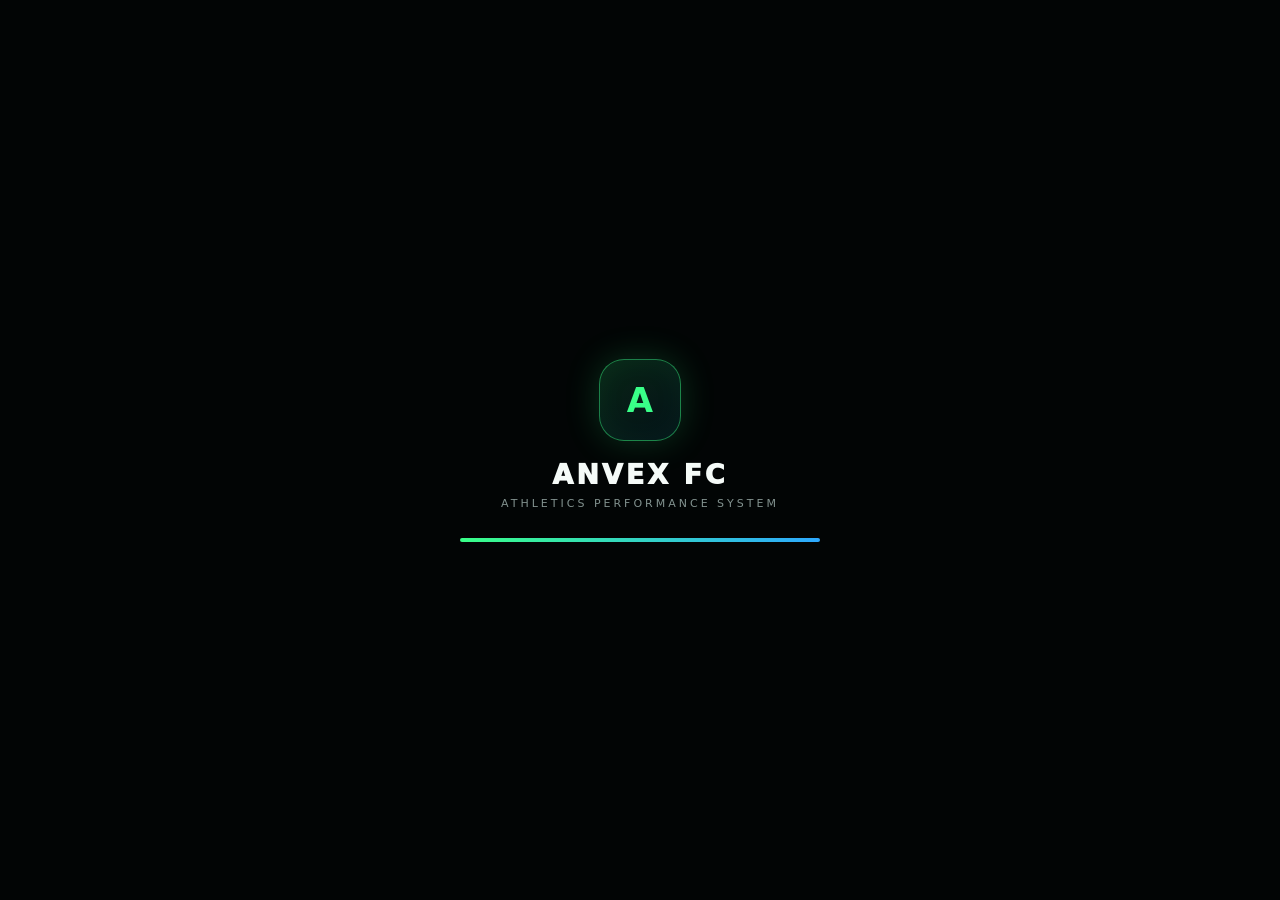
==== index.html @ eec0c2f0 "Change greeting from 'Hello' to 'Goodbye'" ====
<!DOCTYPE html>
<html lang="uz">
<head>
<meta charset="UTF-8">
<meta name="viewport" content="width=device-width, initial-scale=1.0, maximum-scale=1.0, user-scalable=no">
<meta name="theme-color" content="#05080a">
<meta name="description" content="ANVEX FC — Yengil atletika sportchilar platformasi">
<title>ANVEX FC — Athletics</title>

<style>
:root{
  --bg:#040708;
  --bg2:#07100d;
  --card:#0b1412;
  --card2:#0e1a17;
  --green:#39ff88;
  --green2:#18d96c;
  --blue:#2da9ff;
  --cyan:#48e6df;
  --silver:#cbd5d8;
  --muted:#82928f;
  --white:#f5fbf8;
  --red:#ff5266;
  --orange:#ff9b3d;
  --purple:#9b7cff;
  --yellow:#ffd84d;
  --border:rgba(255,255,255,.08);
  --shadow:0 18px 50px rgba(0,0,0,.35);
  --radius:22px;
}

*{
  box-sizing:border-box;
  -webkit-tap-highlight-color:transparent;
}

html{
  scroll-behavior:smooth;
}

body{
  margin:0;
  background:
    radial-gradient(circle at 10% 5%,rgba(57,255,136,.09),transparent 28%),
    radial-gradient(circle at 90% 18%,rgba(45,169,255,.10),transparent 30%),
    radial-gradient(circle at 50% 100%,rgba(72,230,223,.06),transparent 35%),
    var(--bg);
  color:var(--white);
  font-family:Inter,system-ui,-apple-system,BlinkMacSystemFont,"Segoe UI",sans-serif;
  min-height:100vh;
  overflow-x:hidden;
}

button,
input,
select,
textarea{
  font:inherit;
}

button{
  cursor:pointer;
}

.hidden{
  display:none!important;
}

.app{
  width:100%;
  max-width:560px;
  min-height:100vh;
  margin:auto;
  position:relative;
  padding-bottom:105px;
}

/* =========================
   BACKGROUND
========================= */

.bg-orb{
  position:fixed;
  border-radius:50%;
  filter:blur(70px);
  pointer-events:none;
  opacity:.18;
  z-index:-2;
}

.orb1{
  width:180px;
  height:180px;
  background:var(--green);
  top:10%;
  left:-90px;
  animation:float1 8s infinite alternate ease-in-out;
}

.orb2{
  width:220px;
  height:220px;
  background:var(--blue);
  top:40%;
  right:-120px;
  animation:float2 10s infinite alternate ease-in-out;
}

.orb3{
  width:160px;
  height:160px;
  background:var(--purple);
  bottom:5%;
  left:35%;
  animation:float3 12s infinite alternate ease-in-out;
}

@keyframes float1{
  to{transform:translate(45px,70px)}
}

@keyframes float2{
  to{transform:translate(-45px,-60px)}
}

@keyframes float3{
  to{transform:translate(30px,-50px)}
}

.particles{
  position:fixed;
  inset:0;
  pointer-events:none;
  z-index:-1;
  overflow:hidden;
}

.particle{
  position:absolute;
  width:3px;
  height:3px;
  border-radius:50%;
  background:var(--green);
  opacity:.35;
  animation:particleMove linear infinite;
}

@keyframes particleMove{
  from{
    transform:translateY(100vh);
    opacity:0;
  }
  15%{opacity:.4}
  85%{opacity:.35}
  to{
    transform:translateY(-20px);
    opacity:0;
  }
}

/* =========================
   LOADER
========================= */

.loader{
  position:fixed;
  inset:0;
  background:#020505;
  z-index:9999;
  display:flex;
  align-items:center;
  justify-content:center;
  transition:.6s;
}

.loader.hide{
  opacity:0;
  visibility:hidden;
}

.loader-inner{
  width:min(88%,360px);
  text-align:center;
}

.logo-mark{
  width:82px;
  height:82px;
  margin:0 auto 18px;
  border:1px solid rgba(57,255,136,.45);
  border-radius:25px;
  display:flex;
  align-items:center;
  justify-content:center;
  font-size:34px;
  font-weight:900;
  color:var(--green);
  background:
    linear-gradient(145deg,rgba(57,255,136,.13),rgba(45,169,255,.08));
  box-shadow:
    0 0 35px rgba(57,255,136,.18),
    inset 0 0 30px rgba(57,255,136,.05);
}

.loader-title{
  font-size:27px;
  font-weight:950;
  letter-spacing:3px;
}

.loader-sub{
  color:var(--muted);
  font-size:11px;
  letter-spacing:3px;
  margin-top:7px;
}

.loader-line{
  height:4px;
  background:#13201c;
  border-radius:99px;
  overflow:hidden;
  margin-top:28px;
}

.loader-line span{
  display:block;
  height:100%;
  width:0;
  background:linear-gradient(90deg,var(--green),var(--blue));
  animation:load 2.1s ease forwards;
}

@keyframes load{
  to{width:100%}
}

/* =========================
   AUTH
========================= */

.auth-screen{
  min-height:100vh;
  display:flex;
  align-items:center;
  justify-content:center;
  padding:22px;
}

.auth-card{
  width:100%;
  padding:27px 22px 22px;
  background:
    linear-gradient(145deg,rgba(16,29,25,.95),rgba(5,11,10,.96));
  border:1px solid var(--border);
  border-radius:30px;
  box-shadow:var(--shadow),0 0 70px rgba(57,255,136,.05);
  position:relative;
  overflow:hidden;
}

.auth-card:before{
  content:"";
  position:absolute;
  width:180px;
  height:180px;
  border-radius:50%;
  background:rgba(57,255,136,.08);
  filter:blur(20px);
  top:-90px;
  right:-70px;
}

.brand{
  display:flex;
  align-items:center;
  gap:12px;
  margin-bottom:25px;
  position:relative;
}

.brand-icon{
  width:52px;
  height:52px;
  border-radius:17px;
  background:linear-gradient(145deg,#123d29,#071b15);
  border:1px solid rgba(57,255,136,.4);
  display:flex;
  align-items:center;
  justify-content:center;
  color:var(--green);
  font-weight:950;
  box-shadow:0 0 28px rgba(57,255,136,.12);
}

.brand strong{
  display:block;
  font-size:23px;
  letter-spacing:1px;
}

.brand small{
  color:var(--muted);
  font-size:10px;
  letter-spacing:2px;
}

.auth-title{
  font-size:30px;
  line-height:1.08;
  font-weight:950;
  margin:5px 0 10px;
}

.auth-desc{
  color:var(--muted);
  line-height:1.55;
  font-size:14px;
  margin-bottom:24px;
}

.field{
  margin-bottom:13px;
}

.field label{
  display:block;
  color:#a8b7b3;
  font-size:12px;
  margin-bottom:7px;
}

.field input,
.field select,
.field textarea{
  width:100%;
  color:var(--white);
  background:#07100e;
  border:1px solid var(--border);
  border-radius:15px;
  padding:14px;
  outline:none;
  transition:.2s;
}

.field textarea{
  min-height:100px;
  resize:vertical;
}

.field input:focus,
.field select:focus,
.field textarea:focus{
  border-color:rgba(57,255,136,.55);
  box-shadow:0 0 0 3px rgba(57,255,136,.07);
}

.primary-btn,
.secondary-btn,
.danger-btn{
  width:100%;
  border:0;
  border-radius:16px;
  padding:14px 16px;
  font-weight:850;
  transition:.2s;
}

.primary-btn{
  color:#031008;
  background:linear-gradient(100deg,var(--green),#6dffc1);
  box-shadow:0 10px 30px rgba(57,255,136,.16);
}

.primary-btn:active,
.secondary-btn:active,
.danger-btn:active,
.icon-btn:active,
.nav-item:active{
  transform:scale(.97);
}

.secondary-btn{
  color:var(--white);
  background:#101b18;
  border:1px solid var(--border);
}

.danger-btn{
  color:#fff;
  background:rgba(255,82,102,.13);
  border:1px solid rgba(255,82,102,.3);
}

.creator{
  text-align:center;
  color:#63736f;
  font-size:10px;
  margin-top:19px;
}

/* =========================
   HEADER
========================= */

.topbar{
  position:sticky;
  top:0;
  z-index:100;
  padding:14px 15px 10px;
  background:rgba(4,7,8,.86);
  backdrop-filter:blur(18px);
  border-bottom:1px solid rgba(255,255,255,.035);
}

.topbar-row{
  display:flex;
  align-items:center;
  justify-content:space-between;
}

.top-brand{
  display:flex;
  align-items:center;
  gap:10px;
}

.top-logo{
  width:42px;
  height:42px;
  border-radius:14px;
  display:flex;
  justify-content:center;
  align-items:center;
  color:var(--green);
  font-weight:950;
  background:#0b2118;
  border:1px solid rgba(57,255,136,.28);
}

.top-brand strong{
  font-size:18px;
  letter-spacing:1px;
}

.top-brand small{
  display:block;
  color:var(--muted);
  font-size:8px;
  letter-spacing:2px;
}

.header-actions{
  display:flex;
  gap:7px;
}

.icon-btn{
  width:40px;
  height:40px;
  border-radius:13px;
  border:1px solid var(--border);
  color:var(--silver);
  background:#0a1210;
  display:flex;
  align-items:center;
  justify-content:center;
  transition:.2s;
}

.notification-dot{
  position:absolute;
  width:7px;
  height:7px;
  background:var(--red);
  border-radius:50%;
  margin:-21px 0 0 21px;
  box-shadow:0 0 10px var(--red);
}

.ticker{
  margin-top:10px;
  border:1px solid rgba(57,255,136,.08);
  background:rgba(57,255,136,.025);
  border-radius:11px;
  overflow:hidden;
  white-space:nowrap;
}

.ticker span{
  display:inline-block;
  padding:7px 0;
  font-size:9px;
  color:#91aaa2;
  letter-spacing:1.5px;
  animation:ticker 22s linear infinite;
}

@keyframes ticker{
  from{transform:translateX(100%)}
  to{transform:translateX(-100%)}
}

/* =========================
   CONTENT
========================= */

.main{
  padding:14px;
}

.page{
  display:none;
  animation:pageIn .3s ease;
}

.page.active{
  display:block;
}

@keyframes pageIn{
  from{opacity:0;transform:translateY(8px)}
  to{opacity:1;transform:translateY(0)}
}

.section-head{
  display:flex;
  align-items:end;
  justify-content:space-between;
  margin:13px 2px;
}

.section-head h2{
  margin:0;
  font-size:19px;
}

.section-head p{
  margin:3px 0 0;
  color:var(--muted);
  font-size:11px;
}

.link-btn{
  background:none;
  border:0;
  color:var(--green);
  font-size:11px;
  font-weight:800;
}

/* =========================
   HERO
========================= */

.hero{
  padding:22px 19px;
  border-radius:26px;
  border:1px solid rgba(57,255,136,.12);
  background:
    radial-gradient(circle at 95% 10%,rgba(45,169,255,.20),transparent 30%),
    radial-gradient(circle at 5% 90%,rgba(57,255,136,.13),transparent 35%),
    linear-gradient(145deg,#0d1c17,#07100e);
  position:relative;
  overflow:hidden;
  box-shadow:var(--shadow);
}

.hero:after{
  content:"";
  position:absolute;
  width:150px;
  height:150px;
  border:1px solid rgba(57,255,136,.10);
  border-radius:50%;
  right:-55px;
  bottom:-55px;
}

.hero-kicker{
  color:var(--green);
  font-size:10px;
  font-weight:900;
  letter-spacing:2px;
}

.hero h1{
  font-size:31px;
  line-height:1.03;
  margin:8px 0 10px;
  max-width:370px;
}

.hero h1 span{
  color:var(--green);
}

.hero p{
  color:#8da09b;
  font-size:13px;
  line-height:1.55;
  max-width:390px;
}

.hero-actions{
  display:flex;
  gap:9px;
  margin-top:17px;
}

.hero-actions button{
  width:auto;
  flex:1;
}

.mini-badge{
  display:inline-flex;
  gap:6px;
  align-items:center;
  margin-top:14px;
  padding:7px 10px;
  border-radius:999px;
  background:rgba(255,255,255,.045);
  color:#aebbb8;
  font-size:10px;
}

/* =========================
   STAT GRID
========================= */

.stats-grid{
  display:grid;
  grid-template-columns:repeat(2,1fr);
  gap:10px;
  margin-top:12px;
}

.stat-card{
  background:linear-gradient(145deg,#0d1815,#09100f);
  border:1px solid var(--border);
  border-radius:19px;
  padding:15px;
  min-height:105px;
  position:relative;
  overflow:hidden;
}

.stat-card:after{
  content:"";
  position:absolute;
  width:65px;
  height:65px;
  border-radius:50%;
  background:rgba(57,255,136,.06);
  right:-22px;
  bottom:-22px;
}

.stat-icon{
  font-size:18px;
}

.stat-value{
  font-size:25px;
  font-weight:950;
  margin-top:8px;
}

.stat-label{
  color:var(--muted);
  font-size:10px;
  margin-top:3px;
}

.green-text{color:var(--green)}
.blue-text{color:var(--blue)}
.orange-text{color:var(--orange)}
.purple-text{color:var(--purple)}

/* =========================
   LEVEL
========================= */

.level-card{
  margin-top:12px;
  padding:17px;
  border-radius:20px;
  background:
    linear-gradient(120deg,rgba(57,255,136,.09),rgba(45,169,255,.06)),
    #0a1311;
  border:1px solid var(--border);
}

.level-top{
  display:flex;
  justify-content:space-between;
  align-items:center;
}

.level-name{
  font-weight:900;
}

.level-xp{
  color:var(--green);
  font-size:11px;
}

.progress{
  height:8px;
  background:#17211e;
  border-radius:99px;
  margin-top:11px;
  overflow:hidden;
}

.progress span{
  display:block;
  height:100%;
  width:0;
  border-radius:99px;
  background:linear-gradient(90deg,var(--green),var(--blue));
  transition:width .5s ease;
}

/* =========================
   MISSIONS
========================= */

.missions{
  display:grid;
  gap:9px;
}

.mission{
  display:flex;
  gap:11px;
  align-items:center;
  padding:13px;
  border:1px solid var(--border);
  border-radius:17px;
  background:#0a1311;
}

.mission-icon{
  width:39px;
  height:39px;
  flex:none;
  display:flex;
  align-items:center;
  justify-content:center;
  border-radius:13px;
  background:#10231b;
}

.mission-main{
  flex:1;
}

.mission-title{
  font-size:12px;
  font-weight:800;
}

.mission-sub{
  color:var(--muted);
  font-size:10px;
  margin-top:3px;
}

.check{
  width:28px;
  height:28px;
  border-radius:50%;
  border:1px solid rgba(57,255,136,.22);
  background:#09100e;
  color:var(--green);
  display:flex;
  justify-content:center;
  align-items:center;
}

/* =========================
   EVENT CARDS
========================= */

.event-tabs{
  display:flex;
  gap:7px;
  overflow-x:auto;
  padding-bottom:3px;
  scrollbar-width:none;
}

.event-tabs::-webkit-scrollbar{
  display:none;
}

.event-tab{
  flex:none;
  border:1px solid var(--border);
  background:#0a1210;
  color:#82908d;
  border-radius:13px;
  padding:10px 13px;
  font-size:11px;
  font-weight:800;
}

.event-tab.active{
  color:#031008;
  background:var(--green);
  border-color:var(--green);
}

.event-panel{
  display:none;
}

.event-panel.active{
  display:block;
}

.event-grid{
  display:grid;
  gap:9px;
}

.event-card{
  padding:15px;
  border-radius:19px;
  background:linear-gradient(145deg,#0d1815,#08100f);
  border:1px solid var(--border);
  position:relative;
  overflow:hidden;
}

.event-card:hover{
  border-color:rgba(57,255,136,.22);
}

.event-row{
  display:flex;
  align-items:center;
  gap:11px;
}

.event-icon{
  width:43px;
  height:43px;
  border-radius:14px;
  display:flex;
  align-items:center;
  justify-content:center;
  font-size:20px;
  background:#12251e;
}

.event-name{
  font-weight:900;
  font-size:13px;
}

.event-type{
  color:var(--muted);
  font-size:10px;
  margin-top:3px;
}

.event-best{
  margin-left:auto;
  text-align:right;
}

.event-best small{
  display:block;
  color:var(--muted);
  font-size:9px;
}

.event-best strong{
  color:var(--green);
  font-size:14px;
}

.event-actions{
  display:flex;
  gap:7px;
  margin-top:12px;
}

.small-btn{
  flex:1;
  padding:9px;
  border-radius:11px;
  border:1px solid var(--border);
  background:#101a17;
  color:#b8c4c1;
  font-size:10px;
  font-weight:800;
}

.small-btn.primary{
  color:#031008;
  background:var(--green);
  border-color:var(--green);
}

/* =========================
   WORKOUT
========================= */

.week-grid{
  display:grid;
  grid-template-columns:repeat(7,1fr);
  gap:6px;
}

.day-btn{
  min-width:0;
  padding:10px 4px;
  border-radius:14px;
  border:1px solid var(--border);
  background:#0a1210;
  color:#85938f;
  text-align:center;
}

.day-btn strong{
  display:block;
  font-size:11px;
}

.day-btn small{
  display:block;
  margin-top:4px;
  font-size:8px;
}

.day-btn.active{
  background:rgba(57,255,136,.12);
  border-color:rgba(57,255,136,.4);
  color:var(--green);
}

.workout-card{
  margin-top:11px;
  padding:17px;
  border-radius:21px;
  background:linear-gradient(145deg,#0d1916,#09100f);
  border:1px solid var(--border);
}

.workout-header{
  display:flex;
  justify-content:space-between;
  gap:10px;
}

.workout-title{
  font-size:18px;
  font-weight:950;
}

.workout-tag{
  align-self:flex-start;
  padding:6px 9px;
  border-radius:999px;
  font-size:9px;
  background:rgba(57,255,136,.08);
  color:var(--green);
}

.exercise-list{
  display:grid;
  gap:8px;
  margin-top:13px;
}

.exercise{
  display:flex;
  align-items:center;
  gap:10px;
  padding:11px;
  border-radius:14px;
  background:#0c1513;
  border:1px solid rgba(255,255,255,.045);
}

.exercise-number{
  width:27px;
  height:27px;
  border-radius:9px;
  display:flex;
  justify-content:center;
  align-items:center;
  background:#13231e;
  color:var(--green);
  font-size:10px;
  font-weight:900;
}

.exercise-main{
  flex:1;
}

.exercise-main strong{
  display:block;
  font-size:11px;
}

.exercise-main small{
  color:var(--muted);
  font-size:9px;
}

.exercise-check{
  width:25px;
  height:25px;
  border-radius:8px;
  border:1px solid var(--border);
  background:#07100e;
  color:transparent;
}

.exercise.done .exercise-check{
  color:#031008;
  background:var(--green);
  border-color:var(--green);
}

.exercise.done .exercise-main strong{
  text-decoration:line-through;
  color:#6c7b77;
}

/* =========================
   RECORDS
========================= */

.record-summary{
  display:grid;
  grid-template-columns:repeat(3,1fr);
  gap:8px;
}

.record-box{
  padding:14px 8px;
  text-align:center;
  border:1px solid var(--border);
  border-radius:16px;
  background:#0a1210;
}

.record-box strong{
  display:block;
  font-size:19px;
}

.record-box small{
  color:var(--muted);
  font-size:8px;
}

.record-history{
  margin-top:10px;
  display:grid;
  gap:8px;
}

.record-item{
  display:flex;
  justify-content:space-between;
  align-items:center;
  gap:8px;
  padding:12px;
  border:1px solid var(--border);
  border-radius:15px;
  background:#0b1412;
}

.record-left strong{
  display:block;
  font-size:11px;
}

.record-left small{
  color:var(--muted);
  font-size:9px;
}

.record-value{
  color:var(--green);
  font-weight:950;
}

/* =========================
   GOALS
========================= */

.goal-card{
  padding:15px;
  border-radius:19px;
  border:1px solid var(--border);
  background:#0b1412;
  margin-bottom:9px;
}

.goal-top{
  display:flex;
  align-items:center;
  justify-content:space-between;
}

.goal-name{
  font-size:12px;
  font-weight:900;
}

.goal-percent{
  color:var(--blue);
  font-size:11px;
  font-weight:900;
}

.goal-bar{
  margin-top:10px;
  height:7px;
  background:#17201e;
  border-radius:99px;
  overflow:hidden;
}

.goal-bar span{
  display:block;
  height:100%;
  background:linear-gradient(90deg,var(--blue),var(--cyan));
  border-radius:99px;
}

.goal-meta{
  display:flex;
  justify-content:space-between;
  margin-top:7px;
  color:var(--muted);
  font-size:9px;
}

/* =========================
   ACHIEVEMENTS
========================= */

.achievement-grid{
  display:grid;
  grid-template-columns:repeat(2,1fr);
  gap:9px;
}

.achievement{
  min-height:125px;
  padding:15px;
  border-radius:18px;
  border:1px solid var(--border);
  background:#0a1210;
  position:relative;
}

.achievement.locked{
  opacity:.48;
  filter:saturate(.4);
}

.achievement-icon{
  font-size:27px;
}

.achievement strong{
  display:block;
  margin-top:9px;
  font-size:11px;
}

.achievement small{
  color:var(--muted);
  font-size:9px;
  line-height:1.4;
  display:block;
  margin-top:4px;
}

/* =========================
   COACH
========================= */

.coach-card{
  padding:18px;
  border-radius:22px;
  background:
    radial-gradient(circle at 100% 0,rgba(45,169,255,.15),transparent 35%),
    linear-gradient(145deg,#0d1816,#08100f);
  border:1px solid rgba(45,169,255,.14);
}

.coach-head{
  display:flex;
  align-items:center;
  gap:10px;
}

.coach-avatar{
  width:45px;
  height:45px;
  border-radius:15px;
  background:linear-gradient(145deg,#173b34,#0d1b27);
  display:flex;
  align-items:center;
  justify-content:center;
  font-size:21px;
}

.coach-head strong{
  display:block;
}

.coach-head small{
  color:var(--blue);
  font-size:9px;
}

.coach-message{
  margin-top:14px;
  padding:13px;
  border-radius:15px;
  background:#09110f;
  color:#b8c5c1;
  line-height:1.55;
  font-size:12px;
  border:1px solid var(--border);
}

.quick-grid{
  display:grid;
  grid-template-columns:repeat(2,1fr);
  gap:7px;
  margin-top:10px;
}

.quick-btn{
  padding:10px;
  border-radius:12px;
  border:1px solid var(--border);
  background:#0c1714;
  color:#aebcb8;
  font-size:10px;
}

/* =========================
   JOURNAL
========================= */

.journal-item{
  padding:14px;
  border-radius:17px;
  border:1px solid var(--border);
  background:#0b1412;
  margin-bottom:8px;
}

.journal-top{
  display:flex;
  justify-content:space-between;
}

.journal-date{
  color:var(--green);
  font-size:9px;
}

.journal-mood{
  font-size:15px;
}

.journal-text{
  color:#b1bfbb;
  font-size:11px;
  line-height:1.5;
  margin-top:8px;
}

/* =========================
   CALENDAR
========================= */

.calendar-head{
  display:flex;
  align-items:center;
  justify-content:space-between;
  margin-bottom:10px;
}

.calendar-title{
  font-size:14px;
  font-weight:900;
}

.calendar-nav{
  display:flex;
  gap:5px;
}

.calendar-nav button{
  width:31px;
  height:31px;
  border-radius:10px;
  border:1px solid var(--border);
  color:#aebcb8;
  background:#0b1412;
}

.calendar-week{
  display:grid;
  grid-template-columns:repeat(7,1fr);
  gap:5px;
  margin-bottom:5px;
}

.calendar-week span{
  text-align:center;
  color:#64736f;
  font-size:8px;
}

.calendar-days{
  display:grid;
  grid-template-columns:repeat(7,1fr);
  gap:5px;
}

.cal-day{
  min-height:42px;
  border-radius:11px;
  border:1px solid rgba(255,255,255,.045);
  background:#0a1210;
  color:#82908d;
  display:flex;
  align-items:center;
  justify-content:center;
  font-size:10px;
  position:relative;
}

.cal-day.today{
  color:var(--green);
  border-color:rgba(57,255,136,.45);
}

.cal-day.trained:after{
  content:"";
  position:absolute;
  bottom:5px;
  width:4px;
  height:4px;
  background:var(--blue);
  border-radius:50%;
}

/* =========================
   PROFILE
========================= */

.profile-head{
  padding:20px;
  border-radius:23px;
  border:1px solid var(--border);
  background:linear-gradient(145deg,#0d1916,#08100e);
  text-align:center;
}

.avatar{
  width:82px;
  height:82px;
  border-radius:27px;
  margin:auto;
  display:flex;
  align-items:center;
  justify-content:center;
  font-size:29px;
  font-weight:950;
  color:#031008;
  background:linear-gradient(145deg,var(--green),var(--cyan));
  box-shadow:0 15px 35px rgba(57,255,136,.15);
}

.profile-name{
  font-size:21px;
  font-weight:950;
  margin-top:12px;
}

.profile-discipline{
  color:var(--muted);
  font-size:10px;
  margin-top:3px;
}

.profile-menu{
  margin-top:10px;
  display:grid;
  gap:8px;
}

.profile-option{
  width:100%;
  display:flex;
  align-items:center;
  gap:11px;
  padding:14px;
  color:#c1ccc9;
  background:#0b1412;
  border:1px solid var(--border);
  border-radius:15px;
  text-align:left;
}

.profile-option span:first-child{
  width:32px;
  height:32px;
  border-radius:10px;
  background:#13211d;
  display:flex;
  align-items:center;
  justify-content:center;
}

.profile-option small{
  display:block;
  color:var(--muted);
  margin-top:2px;
  font-size:9px;
}

.profile-option .arrow{
  margin-left:auto;
  color:#63716e;
}

/* =========================
   BOTTOM NAV
========================= */

.bottom-nav{
  position:fixed;
  z-index:150;
  bottom:12px;
  left:50%;
  transform:translateX(-50%);
  width:min(535px,calc(100% - 20px));
  padding:8px;
  border-radius:23px;
  background:rgba(8,14,12,.92);
  backdrop-filter:blur(22px);
  border:1px solid rgba(255,255,255,.09);
  box-shadow:0 18px 50px rgba(0,0,0,.55);
  display:grid;
  grid-template-columns:repeat(5,1fr);
}

.nav-item{
  border:0;
  background:none;
  color:#687772;
  border-radius:17px;
  padding:8px 3px;
  transition:.2s;
}

.nav-icon{
  display:block;
  font-size:17px;
  line-height:1;
}

.nav-label{
  display:block;
  margin-top:5px;
  font-size:8px;
  font-weight:800;
}

.nav-item.active{
  color:var(--green);
  background:rgba(57,255,136,.08);
}

/* =========================
   MODALS
========================= */

.modal{
  position:fixed;
  inset:0;
  z-index:500;
  background:rgba(0,0,0,.72);
  backdrop-filter:blur(10px);
  display:none;
  align-items:flex-end;
  justify-content:center;
  padding:10px;
}

.modal.open{
  display:flex;
}

.modal-box{
  width:min(540px,100%);
  max-height:88vh;
  overflow:auto;
  border-radius:27px 27px 18px 18px;
  background:#09110f;
  border:1px solid var(--border);
  box-shadow:0 -20px 80px rgba(0,0,0,.5);
  padding:18px;
  animation:modalIn .25s ease;
}

@keyframes modalIn{
  from{transform:translateY(30px);opacity:0}
  to{transform:translateY(0);opacity:1}
}

.modal-head{
  display:flex;
  justify-content:space-between;
  align-items:center;
  margin-bottom:15px;
}

.modal-head h3{
  margin:0;
  font-size:17px;
}

.close-btn{
  width:34px;
  height:34px;
  border-radius:11px;
  border:1px solid var(--border);
  background:#101a17;
  color:#aab7b4;
}

/* =========================
   TOAST
========================= */

.toast{
  position:fixed;
  z-index:1000;
  left:50%;
  bottom:93px;
  transform:translate(-50%,20px);
  width:min(420px,calc(100% - 30px));
  padding:13px 15px;
  border-radius:15px;
  background:#10221b;
  border:1px solid rgba(57,255,136,.25);
  color:#dce9e5;
  font-size:11px;
  text-align:center;
  opacity:0;
  pointer-events:none;
  transition:.25s;
}

.toast.show{
  opacity:1;
  transform:translate(-50%,0);
}

/* =========================
   SEARCH
========================= */

.search-box{
  position:relative;
  margin-bottom:11px;
}

.search-box input{
  width:100%;
  padding:13px 15px;
  border-radius:15px;
  border:1px solid var(--border);
  background:#0a1210;
  color:white;
  outline:none;
}

.search-results{
  display:none;
  position:absolute;
  z-index:30;
  left:0;
  right:0;
  top:52px;
  padding:7px;
  border:1px solid var(--border);
  border-radius:15px;
  background:#0b1512;
  box-shadow:var(--shadow);
}

.search-results.show{
  display:block;
}

.search-result{
  padding:10px;
  border-radius:10px;
  font-size:11px;
  color:#bdc8c5;
}

.search-result:hover{
  background:#13211d;
}

/* =========================
   CHALLENGES
========================= */

.challenge{
  padding:15px;
  border-radius:19px;
  background:linear-gradient(145deg,#0d1816,#09100f);
  border:1px solid var(--border);
  margin-bottom:9px;
}

.challenge-top{
  display:flex;
  gap:10px;
  align-items:center;
}

.challenge-icon{
  width:43px;
  height:43px;
  display:flex;
  align-items:center;
  justify-content:center;
  border-radius:14px;
  background:#14231e;
  font-size:20px;
}

.challenge-title{
  font-size:12px;
  font-weight:900;
}

.challenge-desc{
  color:var(--muted);
  font-size:9px;
  margin-top:3px;
}

.challenge-reward{
  margin-left:auto;
  color:var(--green);
  font-size:10px;
  font-weight:900;
}

/* =========================
   UTILITY
========================= */

.two-col{
  display:grid;
  grid-template-columns:1fr 1fr;
  gap:9px;
}

.info-card{
  padding:15px;
  border-radius:18px;
  background:#0b1412;
  border:1px solid var(--border);
}

.info-card h3{
  margin:0;
  font-size:12px;
}

.info-card p{
  color:var(--muted);
  font-size:10px;
  line-height:1.5;
}

.divider{
  height:1px;
  background:var(--border);
  margin:15px 0;
}

.empty{
  padding:25px;
  text-align:center;
  color:#667571;
  border:1px dashed rgba(255,255,255,.08);
  border-radius:17px;
  font-size:11px;
}

@media(max-width:370px){
  .hero h1{font-size:26px}
  .week-grid{gap:3px}
  .day-btn{padding:8px 2px}
  .nav-label{font-size:7px}
}
</style>
</head>

<body>

<div class="bg-orb orb1"></div>
<div class="bg-orb orb2"></div>
<div class="bg-orb orb3"></div>
<div class="particles" id="particles"></div>

<!-- LOADER -->
<div class="loader" id="loader">
  <div class="loader-inner">
    <div class="logo-mark">A</div>
    <div class="loader-title">ANVEX FC</div>
    <div class="loader-sub">ATHLETICS PERFORMANCE SYSTEM</div>
    <div class="loader-line"><span></span></div>
  </div>
</div>

<!-- AUTH -->
<section class="auth-screen" id="authScreen">
  <div class="auth-card">
    <div class="brand">
      <div class="brand-icon">A</div>
      <div>
        <strong>ANVEX FC</strong>
        <small>ATHLETICS</small>
      </div>
    </div>

    <div class="auth-title">Sportchi tizimingni yarat.</div>

    <div class="auth-desc">
      Mashg‘ulot, natija, rekord, XP, maqsad va rivojlanishingni
      bitta joyda boshqar.
    </div>

    <div class="field">
      <label>Ism</label>
      <input id="firstName" type="text" placeholder="Ismingiz">
    </div>

    <div class="field">
      <label>Familiya</label>
      <input id="lastName" type="text" placeholder="Familiyangiz">
    </div>

    <div class="field">
      <label>Sport yo‘nalishi</label>
      <select id="discipline">
        <option value="Yengil atletika">🏃 Yengil atletika</option>
        <option value="Sprint">⚡ Sprint</option>
        <option value="Sakrash">🦘 Sakrash</option>
        <option value="Uloqtirish">🥇 Uloqtirish</option>
        <option value="Ko‘pkurash">🏆 Ko‘pkurash</option>
      </select>
    </div>

    <div class="field">
      <label>Parol yaratish</label>
      <input id="password" type="password" placeholder="Kamida 4 belgi">
    </div>

    <button class="primary-btn" id="registerBtn">ANVEX FC'ga kirish →</button>

    <div class="creator">Saytni yaratgan inson: Qodirov Anvarbek</div>
  </div>
</section>

<!-- APP -->
<div class="app hidden" id="mainApp">

  <header class="topbar">
    <div class="topbar-row">
      <div class="top-brand">
        <div class="top-logo">A</div>
        <div>
          <strong>ANVEX FC</strong>
          <small>ATHLETICS SYSTEM</small>
        </div>
      </div>

      <div class="header-actions">
        <button class="icon-btn" id="searchBtn">⌕</button>
        <button class="icon-btn" id="notificationBtn">
          🔔
          <i class="notification-dot" id="notificationDot"></i>
        </button>
        <button class="icon-btn" id="headerAvatar">A</button>
      </div>
    </div>

    <div class="ticker">
      <span>
        ANVEX FC • DISCIPLINE • PROGRESS • PERSONAL BEST • NO EXCUSES •
        EVERY SESSION COUNTS • ATHLETE MINDSET •
      </span>
    </div>
  </header>

  <main class="main">

    <!-- HOME -->
    <section class="page active" id="homePage">

      <div class="hero">
        <div class="hero-kicker">ATHLETE MODE • ACTIVE</div>
        <h1>Bugungi mehnat — <span>ertangi natija.</span></h1>
        <p id="welcomeText">
          Har bir mashg‘ulot — o‘z rekordlaringga bir qadam.
        </p>

        <div class="hero-actions">
          <button class="primary-btn" onclick="goPage('workout')">
            Bugungi workout
          </button>
          <button class="secondary-btn" onclick="openRecordModal()">
            + Record
          </button>
        </div>

        <div class="mini-badge">
          ⚡ <span id="heroLevel">Level 1 Athlete</span>
        </div>
      </div>

      <div class="stats-grid">
        <div class="stat-card">
          <div class="stat-icon">⚡</div>
          <div class="stat-value green-text" id="xpValue">0</div>
          <div class="stat-label">Total XP</div>
        </div>

        <div class="stat-card">
          <div class="stat-icon">🔥</div>
          <div class="stat-value orange-text" id="streakValue">0</div>
          <div class="stat-label">Day Streak</div>
        </div>

        <div class="stat-card">
          <div class="stat-icon">🏋️</div>
          <div class="stat-value blue-text" id="workoutValue">0</div>
          <div class="stat-label">Workouts</div>
        </div>

        <div class="stat-card">
          <div class="stat-icon">🏆</div>
          <div class="stat-value purple-text" id="recordValue">0</div>
          <div class="stat-label">Records</div>
        </div>
      </div>

      <div class="level-card">
        <div class="level-top">
          <div class="level-name">
            Level <span id="levelNumber">1</span>
          </div>
          <div class="level-xp" id="levelXP">0 / 100 XP</div>
        </div>
        <div class="progress">
          <span id="levelProgress"></span>
        </div>
        <div style="margin-top:8px;color:#667571;font-size:9px">
          Next level: <span id="nextLevel">100 XP</span>
        </div>
      </div>

      <div class="section-head">
        <div>
          <h2>Daily Missions</h2>
          <p>Bugungi kichik vazifalar</p>
        </div>
      </div>

      <div class="missions">
        <div class="mission">
          <div class="mission-icon">🏃</div>
          <div class="mission-main">
            <div class="mission-title">Bugungi workoutni och</div>
            <div class="mission-sub">+20 XP</div>
          </div>
          <button class="check" id="mission1" onclick="completeMission(1)">✓</button>
        </div>

        <div class="mission">
          <div class="mission-icon">📊</div>
          <div class="mission-main">
            <div class="mission-title">Bir natija kiriting</div>
            <div class="mission-sub">+25 XP</div>
          </div>
          <button class="check" id="mission2" onclick="openRecordModal()">✓</button>
        </div>

        <div class="mission">
          <div class="mission-icon">🧠</div>
          <div class="mission-main">
            <div class="mission-title">AI Coach bilan maslahat</div>
            <div class="mission-sub">+15 XP</div>
          </div>
          <button class="check" id="mission3" onclick="goPage('coach')">✓</button>
        </div>
      </div>

      <div class="section-head">
        <div>
          <h2>Quick Access</h2>
          <p>Eng ko‘p ishlatiladigan bo‘limlar</p>
        </div>
      </div>

      <div class="two-col">
        <div class="info-card" onclick="goPage('events')" style="cursor:pointer">
          <h3>🏃 Events</h3>
          <p>Running, jumping, throwing va boshqa yo‘nalishlar.</p>
        </div>

        <div class="info-card" onclick="goPage('records')" style="cursor:pointer">
          <h3>🏆 My PB</h3>
          <p>Shaxsiy rekordlaringni kuzat.</p>
        </div>

        <div class="info-card" onclick="goPage('progress')" style="cursor:pointer">
          <h3>📈 Progress</h3>
          <p>O‘sishingni umumiy ko‘rinishda ko‘r.</p>
        </div>

        <div class="info-card" onclick="goPage('challenges')" style="cursor:pointer">
          <h3>🔥 Challenges</h3>
          <p>Yangi maqsadlar va bonus XP.</p>
        </div>
      </div>

    </section>

    <!-- WORKOUT -->
    <section class="page" id="workoutPage">

      <div class="section-head">
        <div>
          <h2>Workout</h2>
          <p>Haftalik yengil atletika rejasi</p>
        </div>
        <button class="link-btn" onclick="completeWorkout()">+ Complete</button>
      </div>

      <div class="week-grid" id="weekGrid"></div>

      <div class="workout-card">
        <div class="workout-header">
          <div>
            <div class="workout-title" id="workoutTitle">Bugungi mashg‘ulot</div>
            <div style="color:#71817d;font-size:10px;margin-top:4px" id="workoutDesc">
              Mashg‘ulotni boshlashdan oldin umumiy qizish va murabbiy ko‘rsatmalariga amal qiling.
            </div>
          </div>
          <div class="workout-tag" id="workoutTag">TODAY</div>
        </div>

        <div class="exercise-list" id="exerciseList"></div>

        <div class="hero-actions">
          <button class="primary-btn" onclick="completeWorkout()">
            ✓ Workoutni yakunlash
          </button>
          <button class="secondary-btn" onclick="startTimer(60)">
            ⏱ Timer
          </button>
        </div>
      </div>

      <div class="section-head">
        <div>
          <h2>Training Safety</h2>
          <p>Sportchi uchun muhim eslatma</p>
        </div>
      </div>

      <div class="info-card">
        <h3>🛡️ Smart Training</h3>
        <p>
          Mashqlarni texnika va nazorat bilan bajaring. Og‘riq yoki noqulaylik
          paydo bo‘lsa, mashg‘ulotni to‘xtatib, murabbiy yoki mutaxassis bilan
          maslahatlashish kerak.
        </p>
      </div>

    </section>

    <!-- EVENTS -->
    <section class="page" id="eventsPage">

      <div class="section-head">
        <div>
          <h2>Athletics Events</h2>
          <p>O‘zingiz qatnashadigan yo‘nalishni tanlang</p>
        </div>
      </div>

      <div class="search-box">
        <input id="eventSearch" placeholder="Event qidirish..." oninput="filterEvents()">
      </div>

      <div class="event-tabs">
        <button class="event-tab active" id="tab-running" onclick="showEventTab('running')">🏃 Running</button>
        <button class="event-tab" id="tab-jumping" onclick="showEventTab('jumping')">🦘 Jumping</button>
        <button class="event-tab" id="tab-throwing" onclick="showEventTab('throwing')">🥇 Throwing</button>
        <button class="event-tab" id="tab-combined" onclick="showEventTab('combined')">🏆 Combined</button>
      </div>

      <div id="events-running" class="event-panel active">
        <div class="section-head">
          <div><h2>Running</h2><p>Tezlik va chidamlilik yo‘nalishlari</p></div>
        </div>
        <div class="event-grid">

          <div class="event-card" data-event="100m sprint">
            <div class="event-row">
              <div class="event-icon">⚡</div>
              <div>
                <div class="event-name">100 m</div>
                <div class="event-type">Sprint</div>
              </div>
              <div class="event-best"><small>PB</small><strong data-pb="100 m">—</strong></div>
            </div>
            <div class="event-actions">
              <button class="small-btn primary" onclick="openRecordModal('100 m')">+ Natija</button>
              <button class="small-btn" onclick="eventInfo('100 m')">Info</button>
            </div>
          </div>

          <div class="event-card" data-event="200m sprint">
            <div class="event-row">
              <div class="event-icon">⚡</div>
              <div><div class="event-name">200 m</div><div class="event-type">Sprint</div></div>
              <div class="event-best"><small>PB</small><strong data-pb="200 m">—</strong></div>
            </div>
            <div class="event-actions">
              <button class="small-btn primary" onclick="openRecordModal('200 m')">+ Natija</button>
              <button class="small-btn" onclick="eventInfo('200 m')">Info</button>
            </div>
          </div>

          <div class="event-card" data-event="400m sprint">
            <div class="event-row">
              <div class="event-icon">🔥</div>
              <div><div class="event-name">400 m</div><div class="event-type">Sprint endurance</div></div>
              <div class="event-best"><small>PB</small><strong data-pb="400 m">—</strong></div>
            </div>
            <div class="event-actions">
              <button class="small-btn primary" onclick="openRecordModal('400 m')">+ Natija</button>
              <button class="small-btn" onclick="eventInfo('400 m')">Info</button>
            </div>
          </div>

          <div class="event-card" data-event="800m">
            <div class="event-row">
              <div class="event-icon">🏃</div>
              <div><div class="event-name">800 m</div><div class="event-type">Middle distance</div></div>
              <div class="event-best"><small>PB</small><strong data-pb="800 m">—</strong></div>
            </div>
            <div class="event-actions">
              <button class="small-btn primary" onclick="openRecordModal('800 m')">+ Natija</button>
              <button class="small-btn" onclick="eventInfo('800 m')">Info</button>
            </div>
          </div>

          <div class="event-card" data-event="1500m">
            <div class="event-row">
              <div class="event-icon">🏃</div>
              <div><div class="event-name">1500 m</div><div class="event-type">Middle distance</div></div>
              <div class="event-best"><small>PB</small><strong data-pb="1500 m">—</strong></div>
            </div>
            <div class="event-actions">
              <button class="small-btn primary" onclick="openRecordModal('1500 m')">+ Natija</button>
              <button class="small-btn" onclick="eventInfo('1500 m')">Info</button>
            </div>
          </div>

          <div class="event-card" data-event="5000m">
            <div class="event-row">
              <div class="event-icon">🌟</div>
              <div><div class="event-name">5000 m</div><div class="event-type">Long distance</div></div>
              <div class="event-best"><small>PB</small><strong data-pb="5000 m">—</strong></div>
            </div>
            <div class="event-actions">
              <button class="small-btn primary" onclick="openRecordModal('5000 m')">+ Natija</button>
              <button class="small-btn" onclick="eventInfo('5000 m')">Info</button>
            </div>
          </div>

        </div>
      </div>

      <div id="events-jumping" class="event-panel">
        <div class="section-head">
          <div><h2>Jumping</h2><p>Sakrash yo‘nalishlari</p></div>
        </div>
        <div class="event-grid">

          <div class="event-card" data-event="long jump">
            <div class="event-row">
              <div class="event-icon">🦘</div>
              <div><div class="event-name">Long Jump</div><div class="event-type">Uzunlikka sakrash</div></div>
              <div class="event-best"><small>PB</small><strong data-pb="Long Jump">—</strong></div>
            </div>
            <div class="event-actions">
              <button class="small-btn primary" onclick="openRecordModal('Long Jump')">+ Natija</button>
              <button class="small-btn" onclick="eventInfo('Long Jump')">Info</button>
            </div>
          </div>

          <div class="event-card" data-event="high jump">
            <div class="event-row">
              <div class="event-icon">⬆️</div>
              <div><div class="event-name">High Jump</div><div class="event-type">Balandlikka sakrash</div></div>
              <div class="event-best"><small>PB</small><strong data-pb="High Jump">—</strong></div>
            </div>
            <div class="event-actions">
              <button class="small-btn primary" onclick="openRecordModal('High Jump')">+ Natija</button>
              <button class="small-btn" onclick="eventInfo('High Jump')">Info</button>
            </div>
          </div>

          <div class="event-card" data-event="triple jump">
            <div class="event-row">
              <div class="event-icon">3️⃣</div>
              <div><div class="event-name">Triple Jump</div><div class="event-type">Uch hatlab sakrash</div></div>
              <div class="event-best"><small>PB</small><strong data-pb="Triple Jump">—</strong></div>
            </div>
            <div class="event-actions">
              <button class="small-btn primary" onclick="openRecordModal('Triple Jump')">+ Natija</button>
              <button class="small-btn" onclick="eventInfo('Triple Jump')">Info</button>
            </div>
          </div>

        </div>
      </div>

      <div id="events-throwing" class="event-panel">
        <div class="section-head">
          <div><h2>Throwing</h2><p>Uloqtirish yo‘nalishlari</p></div>
        </div>
        <div class="event-grid">

          <div class="event-card" data-event="shot put">
            <div class="event-row">
              <div class="event-icon">🥇</div>
              <div><div class="event-name">Shot Put</div><div class="event-type">Yadro uloqtirish</div></div>
              <div class="event-best"><small>PB</small><strong data-pb="Shot Put">—</strong></div>
            </div>
            <div class="event-actions">
              <button class="small-btn primary" onclick="openRecordModal('Shot Put')">+ Natija</button>
              <button class="small-btn" onclick="eventInfo('Shot Put')">Info</button>
            </div>
          </div>

          <div class="event-card" data-event="discus">
            <div class="event-row">
              <div class="event-icon">🥏</div>
              <div><div class="event-name">Discus</div><div class="event-type">Disk uloqtirish</div></div>
              <div class="event-best"><small>PB</small><strong data-pb="Discus">—</strong></div>
            </div>
            <div class="event-actions">
              <button class="small-btn primary" onclick="openRecordModal('Discus')">+ Natija</button>
              <button class="small-btn" onclick="eventInfo('Discus')">Info</button>
            </div>
          </div>

          <div class="event-card" data-event="javelin">
            <div class="event-row">
              <div class="event-icon">🎯</div>
              <div><div class="event-name">Javelin</div><div class="event-type">Nayza uloqtirish</div></div>
              <div class="event-best"><small>PB</small><strong data-pb="Javelin">—</strong></div>
            </div>
            <div class="event-actions">
              <button class="small-btn primary" onclick="openRecordModal('Javelin')">+ Natija</button>
              <button class="small-btn" onclick="eventInfo('Javelin')">Info</button>
            </div>
          </div>

          <div class="event-card" data-event="hammer">
            <div class="event-row">
              <div class="event-icon">🔨</div>
              <div><div class="event-name">Hammer</div><div class="event-type">Bolg‘a uloqtirish</div></div>
              <div class="event-best"><small>PB</small><strong data-pb="Hammer">—</strong></div>
            </div>
            <div class="event-actions">
              <button class="small-btn primary" onclick="openRecordModal('Hammer')">+ Natija</button>
              <button class="small-btn" onclick="eventInfo('Hammer')">Info</button>
            </div>
          </div>

        </div>
      </div>

      <div id="events-combined" class="event-panel">
        <div class="section-head">
          <div><h2>Combined Events</h2><p>Ko‘pkurash</p></div>
        </div>

        <div class="event-grid">
          <div class="event-card">
            <div class="event-row">
              <div class="event-icon">🏆</div>
              <div>
                <div class="event-name">Decathlon</div>
                <div class="event-type">10 discipline</div>
              </div>
            </div>
            <div class="event-actions">
              <button class="small-btn primary" onclick="eventInfo('Decathlon')">Ko‘rish</button>
            </div>
          </div>

          <div class="event-card">
            <div class="event-row">
              <div class="event-icon">🏆</div>
              <div>
                <div class="event-name">Heptathlon</div>
                <div class="event-type">7 discipline</div>
              </div>
            </div>
            <div class="event-actions">
              <button class="small-btn primary" onclick="eventInfo('Heptathlon')">Ko‘rish</button>
            </div>
          </div>
        </div>
      </div>

    </section>

    <!-- RECORDS -->
    <section class="page" id="recordsPage">

      <div class="section-head">
        <div>
          <h2>My Records</h2>
          <p>Shaxsiy rekordlaring</p>
        </div>
        <button class="link-btn" onclick="openRecordModal()">+ Add</button>
      </div>

      <div class="record-summary">
        <div class="record-box">
          <strong id="totalRecords">0</strong>
          <small>Records</small>
        </div>
        <div class="record-box">
          <strong id="bestCount">0</strong>
          <small>Events</small>
        </div>
        <div class="record-box">
          <strong id="recentRecord">—</strong>
          <small>Latest</small>
        </div>
      </div>

      <div class="record-history" id="recordHistory"></div>

    </section>

    <!-- PROGRESS -->
    <section class="page" id="progressPage">

      <div class="section-head">
        <div>
          <h2>Progress</h2>
          <p>Sportchi rivojlanish paneli</p>
        </div>
      </div>

      <div class="two-col">
        <div class="info-card">
          <h3>⚡ XP</h3>
          <p><b id="progressXP">0</b> total experience</p>
        </div>
        <div class="info-card">
          <h3>🔥 Streak</h3>
          <p><b id="progressStreak">0</b> consecutive days</p>
        </div>
        <div class="info-card">
          <h3>🏋️ Sessions</h3>
          <p><b id="progressWorkouts">0</b> completed</p>
        </div>
        <div class="info-card">
          <h3>🏆 PB</h3>
          <p><b id="progressPB">0</b> records</p>
        </div>
      </div>

      <div class="section-head">
        <div>
          <h2>Goals</h2>
          <p>O‘zing uchun belgilangan maqsadlar</p>
        </div>
        <button class="link-btn" onclick="openGoalModal()">+ Goal</button>
      </div>

      <div id="goalsList"></div>

      <div class="section-head">
        <div>
          <h2>Performance Score</h2>
          <p>Platformadagi faoliyat ko‘rsatkichi</p>
        </div>
      </div>

      <div class="level-card">
        <div class="level-top">
          <div class="level-name">Athlete Score</div>
          <div class="level-xp" id="performanceScore">0 / 100</div>
        </div>
        <div class="progress">
          <span id="performanceBar"></span>
        </div>
        <p style="color:#687772;font-size:9px;line-height:1.5">
          Bu ko‘rsatkich platformadagi mashg‘ulot, rekord, missiya va davomiylik
          faolligidan hisoblanadi. U sportdagi haqiqiy natijani yoki sog‘liq holatini
          baholamaydi.
        </p>
      </div>

    </section>

    <!-- ACHIEVEMENTS -->
    <section class="page" id="achievementsPage">

      <div class="section-head">
        <div>
          <h2>Achievements</h2>
          <p>O‘z yo‘lingdagi medallar</p>
        </div>
      </div>

      <div class="achievement-grid">

        <div class="achievement" id="ach1">
          <div class="achievement-icon">🥉</div>
          <strong>Bronze Athlete</strong>
          <small>1 hafta davomida platformada faol bo‘l.</small>
        </div>

        <div class="achievement" id="ach2">
          <div class="achievement-icon">🥈</div>
          <strong>Silver Athlete</strong>
          <small>1 oy davomida izchil davom et.</small>
        </div>

        <div class="achievement" id="ach3">
          <div class="achievement-icon">🥇</div>
          <strong>Gold Athlete</strong>
          <small>6 oy davomida faoliyatni saqla.</small>
        </div>

        <div class="achievement" id="ach4">
          <div class="achievement-icon">💎</div>
          <strong>Elite Athlete</strong>
          <small>1 yil davomida platformadagi journey.</small>
        </div>

        <div class="achievement" id="ach5">
          <div class="achievement-icon">⚡</div>
          <strong>First Workout</strong>
          <small>Birinchi workoutni yakunla.</small>
        </div>

        <div class="achievement" id="ach6">
          <div class="achievement-icon">🏆</div>
          <strong>First Record</strong>
          <small>Birinchi natijangni saqla.</small>
        </div>

        <div class="achievement" id="ach7">
          <div class="achievement-icon">🔥</div>
          <strong>7 Day Fire</strong>
          <small>7 kunlik streakga erish.</small>
        </div>

        <div class="achievement" id="ach8">
          <div class="achievement-icon">🚀</div>
          <strong>1000 XP</strong>
          <small>1000 XP yig‘.</small>
        </div>

      </div>

      <div class="section-head">
        <div>
          <h2>Certificate</h2>
          <p>Uzoq muddatli natija</p>
        </div>
      </div>

      <div class="info-card" id="certificateCard">
        <h3>💎 1 Year Certificate</h3>
        <p>
          Elite darajasiga yetgan sportchi uchun ANVEX FC journey certificate.
        </p>
      </div>

    </section>

    <!-- COACH -->
    <section class="page" id="coachPage">

      <div class="section-head">
        <div>
          <h2>AI Coach</h2>
          <p>Sportchi uchun aqlli yordamchi</p>
        </div>
      </div>

      <div class="coach-card">
        <div class="coach-head">
          <div class="coach-avatar">🤖</div>
          <div>
            <strong>ANVEX Coach</strong>
            <small>ATHLETE ASSISTANT</small>
          </div>
        </div>

        <div class="coach-message" id="coachMessage">
          Salom! Bugun nimada yordam kerak? Quyidagi variantlardan birini tanla.
        </div>

        <div class="quick-grid">
          <button class="quick-btn" onclick="coachReply('workout')">🏋️ Workout</button>
          <button class="quick-btn" onclick="coachReply('motivation')">🔥 Motivation</button>
          <button class="quick-btn" onclick="coachReply('record')">📊 Record</button>
          <button class="quick-btn" onclick="coachReply('recovery')">🧠 Recovery</button>
          <button class="quick-btn" onclick="coachReply('competition')">🏆 Competition</button>
          <button class="quick-btn" onclick="coachReply('focus')">🎯 Focus</button>
        </div>
      </div>

      <div class="section-head">
        <div>
          <h2>Coach Notes</h2>
          <p>Umumiy foydali eslatmalar</p>
        </div>
      </div>

      <div class="info-card">
        <h3>🧠 Technique first</h3>
        <p>
          Tezlik yoki og‘irlikni oshirishdan oldin harakat texnikasi va nazoratini
          ustuvor qo‘yish muhim.
        </p>
      </div>

      <div class="info-card" style="margin-top:9px">
        <h3>😴 Recovery matters</h3>
        <p>
          Uyqu, dam olish, yetarli ovqatlanish va mashg‘ulotlar orasidagi tiklanish
          sport jarayonining muhim qismidir.
        </p>
      </div>

    </section>

    <!-- JOURNAL -->
    <section class="page" id="journalPage">

      <div class="section-head">
        <div>
          <h2>Training Journal</h2>
          <p>Mashg‘ulotlaring haqida yozib bor</p>
        </div>
        <button class="link-btn" onclick="openJournalModal()">+ Note</button>
      </div>

      <div id="journalList"></div>

    </section>

    <!-- CALENDAR -->
    <section class="page" id="calendarPage">

      <div class="section-head">
        <div>
          <h2>Training Calendar</h2>
          <p>Faolligingni kalendarda ko‘r</p>
        </div>
      </div>

      <div class="info-card">
        <div class="calendar-head">
          <div class="calendar-title" id="calendarTitle"></div>
          <div class="calendar-nav">
            <button onclick="changeMonth(-1)">‹</button>
            <button onclick="changeMonth(1)">›</button>
          </div>
        </div>

        <div class="calendar-week">
          <span>Du</span><span>Se</span><span>Ch</span>
          <span>Pa</span><span>Ju</span><span>Sh</span><span>Ya</span>
        </div>

        <div class="calendar-days" id="calendarDays"></div>
      </div>

    </section>

    <!-- CHALLENGES -->
    <section class="page" id="challengesPage">

      <div class="section-head">
        <div>
          <h2>Challenges</h2>
          <p>O‘zingni sinab ko‘r</p>
        </div>
      </div>

      <div class="challenge">
        <div class="challenge-top">
          <div class="challenge-icon">🔥</div>
          <div>
            <div class="challenge-title">7 Day Consistency</div>
            <div class="challenge-desc">7 kun davomida faol bo‘lish.</div>
          </div>
          <div class="challenge-reward">+100 XP</div>
        </div>
        <div class="progress" style="margin-top:12px">
          <span id="challenge7Bar"></span>
        </div>
      </div>

      <div class="challenge">
        <div class="challenge-top">
          <div class="challenge-icon">🏆</div>
          <div>
            <div class="challenge-title">First 5 Records</div>
            <div class="challenge-desc">5 ta turli natijani saqlash.</div>
          </div>
          <div class="challenge-reward">+150 XP</div>
        </div>
        <div class="progress" style="margin-top:12px">
          <span id="challenge5Bar"></span>
        </div>
      </div>

      <div class="challenge">
        <div class="challenge-top">
          <div class="challenge-icon">⚡</div>
          <div>
            <div class="challenge-title">1000 XP Mission</div>
            <div class="challenge-desc">1000 XP ga yetish.</div>
          </div>
          <div class="challenge-reward">+250 XP</div>
        </div>
        <div class="progress" style="margin-top:12px">
          <span id="challengeXPBar"></span>
        </div>
      </div>

    </section>

    <!-- PROFILE -->
    <section class="page" id="profilePage">

      <div class="profile-head">
        <div class="avatar" id="profileAvatar">A</div>
        <div class="profile-name" id="profileName">Athlete</div>
        <div class="profile-discipline" id="profileStatus">Yengil atletika</div>
      </div>

      <div class="profile-menu">

        <button class="profile-option" onclick="openProfileModal()">
          <span>✏️</span>
          <div>
            <b>Profilni tahrirlash</b>
            <small>Ism, familiya va yo‘nalish</small>
          </div>
          <div class="arrow">›</div>
        </button>

        <button class="profile-option" onclick="goPage('journal')">
          <span>📝</span>
          <div>
            <b>Training Journal</b>
            <small>Mashg‘ulot yozuvlari</small>
          </div>
          <div class="arrow">›</div>
        </button>

        <button class="profile-option" onclick="exportData()">
          <span>📤</span>
          <div>
            <b>Export Data</b>
            <small>Sportchi ma’lumotlarini saqlash</small>
          </div>
          <div class="arrow">›</div>
        </button>

        <button class="profile-option" onclick="document.getElementById('importFile').click()">
          <span>📥</span>
          <div>
            <b>Import Data</b>
            <small>Oldingi ma’lumotlarni qaytarish</small>
          </div>
          <div class="arrow">›</div>
        </button>

        <button class="profile-option" onclick="dailyBonus()">
          <span>🎁</span>
          <div>
            <b>Daily Bonus</b>
            <small>Kunlik bonus XP</small>
          </div>
          <div class="arrow">›</div>
        </button>

        <button class="profile-option" onclick="openAboutModal()">
          <span>ℹ️</span>
          <div>
            <b>About ANVEX FC</b>
            <small>Platforma haqida</small>
          </div>
          <div class="arrow">›</div>
        </button>

        <button class="profile-option" onclick="logout()">
          <span>🚪</span>
          <div>
            <b>Logout</b>
            <small>Profilni tark etish</small>
          </div>
          <div class="arrow">›</div>
        </button>

        <button class="profile-option" onclick="resetData()" style="color:#ff7180">
          <span>🗑️</span>
          <div>
            <b>Reset Data</b>
            <small>Barcha lokal ma’lumotlarni o‘chirish</small>
          </div>
          <div class="arrow">›</div>
        </button>

      </div>

      <input type="file" id="importFile" accept=".json" hidden>

      <div class="creator" style="margin-top:22px">
        Saytni yaratgan inson: Qodirov Anvarbek
      </div>

    </section>

  </main>

  <!-- BOTTOM NAV -->
  <nav class="bottom-nav">

    <button class="nav-item active" data-page="home" onclick="goPage('home')">
      <span class="nav-icon">⌂</span>
      <span class="nav-label">Home</span>
    </button>

    <button class="nav-item" data-page="workout" onclick="goPage('workout')">
      <span class="nav-icon">🏋️</span>
      <span class="nav-label">Workout</span>
    </button>

    <button class="nav-item" data-page="events" onclick="goPage('events')">
      <span class="nav-icon">🏃</span>
      <span class="nav-label">Events</span>
    </button>

    <button class="nav-item" data-page="records" onclick="goPage('records')">
      <span class="nav-icon">🏆</span>
      <span class="nav-label">Records</span>
    </button>

    <button class="nav-item" data-page="profile" onclick="goPage('profile')">
      <span class="nav-icon">●</span>
      <span class="nav-label">Profile</span>
    </button>

  </nav>

</div>

<!-- RECORD MODAL -->
<div class="modal" id="recordModal">
  <div class="modal-box">

    <div class="modal-head">
      <h3>📊 Add Personal Record</h3>
      <button class="close-btn" onclick="closeModal('recordModal')">×</button>
    </div>

    <div class="field">
      <label>Event</label>
      <select id="recordEvent">
        <option>100 m</option>
        <option>200 m</option>
        <option>400 m</option>
        <option>800 m</option>
        <option>1500 m</option>
        <option>5000 m</option>
        <option>Long Jump</option>
        <option>High Jump</option>
        <option>Triple Jump</option>
        <option>Shot Put</option>
        <option>Discus</option>
        <option>Javelin</option>
        <option>Hammer</option>
      </select>
    </div>

    <div class="field">
      <label>Natija</label>
      <input id="recordInput" type="number" step="0.01" placeholder="Masalan: 12.45">
    </div>

    <div class="field">
      <label>Izoh</label>
      <textarea id="recordNote" placeholder="Musobaqa, mashg‘ulot yoki boshqa izoh..."></textarea>
    </div>

    <div class="field">
      <label>Sana</label>
      <input id="recordDate" type="date">
    </div>

    <button class="primary-btn" onclick="saveRecord()">Recordni saqlash</button>

  </div>
</div>

<!-- PROFILE MODAL -->
<div class="modal" id="profileModal">
  <div class="modal-box">

    <div class="modal-head">
      <h3>✏️ Edit Profile</h3>
      <button class="close-btn" onclick="closeModal('profileModal')">×</button>
    </div>

    <div class="field">
      <label>Ism</label>
      <input id="editFirstName">
    </div>

    <div class="field">
      <label>Familiya</label>
      <input id="editLastName">
    </div>

    <div class="field">
      <label>Yo‘nalish</label>
      <select id="editDiscipline">
        <option>Yengil atletika</option>
        <option>Sprint</option>
        <option>Sakrash</option>
        <option>Uloqtirish</option>
        <option>Ko‘pkurash</option>
      </select>
    </div>

    <button class="primary-btn" onclick="saveProfile()">Saqlash</button>

  </div>
</div>

<!-- GOAL MODAL -->
<div class="modal" id="goalModal">
  <div class="modal-box">

    <div class="modal-head">
      <h3>🎯 New Goal</h3>
      <button class="close-btn" onclick="closeModal('goalModal')">×</button>
    </div>

    <div class="field">
      <label>Maqsad nomi</label>
      <input id="goalName" placeholder="Masalan: 100m natijamni yaxshilash">
    </div>

    <div class="field">
      <label>Joriy qiymat</label>
      <input id="goalCurrent" type="number" value="0">
    </div>

    <div class="field">
      <label>Maqsad qiymati</label>
      <input id="goalTarget" type="number" value="100">
    </div>

    <button class="primary-btn" onclick="saveGoal()">Maqsadni saqlash</button>

  </div>
</div>

<!-- JOURNAL MODAL -->
<div class="modal" id="journalModal">
  <div class="modal-box">

    <div class="modal-head">
      <h3>📝 Training Journal</h3>
      <button class="close-btn" onclick="closeModal('journalModal')">×</button>
    </div>

    <div class="field">
      <label>Kayfiyat</label>
      <select id="journalMood">
        <option>🔥 Zo‘r</option>
        <option>🙂 Yaxshi</option>
        <option>😐 Oddiy</option>
        <option>😴 Charchoq</option>
      </select>
    </div>

    <div class="field">
      <label>Bugungi yozuv</label>
      <textarea id="journalText" placeholder="Bugungi mashg‘ulot haqida yoz..."></textarea>
    </div>

    <button class="primary-btn" onclick="saveJournal()">Saqlash</button>

  </div>
</div>

<!-- TIMER MODAL -->
<div class="modal" id="timerModal">
  <div class="modal-box" style="text-align:center">

    <div class="modal-head">
      <h3>⏱ Workout Timer</h3>
      <button class="close-btn" onclick="closeModal('timerModal')">×</button>
    </div>

    <div id="timerDisplay"
         style="font-size:60px;font-weight:950;color:#39ff88;padding:25px 0">
      01:00
    </div>

    <div class="two-col">
      <button class="secondary-btn" onclick="pauseTimer()">Pause</button>
      <button class="primary-btn" onclick="resetTimer()">Reset</button>
    </div>

  </div>
</div>

<!-- INFO MODAL -->
<div class="modal" id="infoModal">
  <div class="modal-box">

    <div class="modal-head">
      <h3 id="infoTitle">Information</h3>
      <button class="close-btn" onclick="closeModal('infoModal')">×</button>
    </div>

    <div id="infoContent" style="color:#aebbb7;font-size:12px;line-height:1.65"></div>

  </div>
</div>

<!-- ABOUT MODAL -->
<div class="modal" id="aboutModal">
  <div class="modal-box">

    <div class="modal-head">
      <h3>ANVEX FC</h3>
      <button class="close-btn" onclick="closeModal('aboutModal')">×</button>
    </div>

    <div class="info-card">
      <h3>🏃 Athletics Platform</h3>
      <p>
        ANVEX FC sportchilar uchun mashg‘ulot, rekord, maqsad va rivojlanishni
        boshqarishga yordam beruvchi platforma konsepsiyasidir.
      </p>
    </div>

    <div class="divider"></div>

    <p style="color:#697873;font-size:10px;line-height:1.6">
      Bu versiya ma’lumotlarni qurilmaning localStorage xotirasida saqlaydi.
      U professional murabbiy, shifokor yoki musobaqa tashkilotchisini almashtirmaydi.
    </p>

    <div class="creator">
      Saytni yaratgan inson: Qodirov Anvarbek
    </div>

  </div>
</div>

<div class="toast" id="toast"></div>

<script>
/* =========================================================
   ANVEX FC — ATHLETICS ENGINE
========================================================= */

const STORAGE_KEY = "anvex_fc_athletics_v3";

const defaultState = {
  registered:false,
  profile:{
    firstName:"",
    lastName:"",
    discipline:"Yengil atletika"
  },
  xp:0,
  level:1,
  streak:0,
  workouts:0,
  lastActive:"",
  records:[],
  goals:[],
  journal:[],
  missions:{
    date:"",
    m1:false,
    m2:false,
    m3:false
  },
  dailyBonus:{
    date:"",
    claimed:false
  },
  achievements:{},
  workoutDone:{},
  currentWorkout:0
};

let state = loadState();

let currentMonth = new Date().getMonth();
let currentYear = new Date().getFullYear();

let timerInterval = null;
let timerSeconds = 60;
let timerPaused = false;

/* =========================
   STORAGE
========================= */

function loadState(){
  try{
    const raw = localStorage.getItem(STORAGE_KEY);

    if(!raw){
      return structuredClone(defaultState);
    }

    const saved = JSON.parse(raw);

    return {
      ...structuredClone(defaultState),
      ...saved,
      profile:{
        ...defaultState.profile,
        ...(saved.profile || {})
      },
      missions:{
        ...defaultState.missions,
        ...(saved.missions || {})
      },
      dailyBonus:{
        ...defaultState.dailyBonus,
        ...(saved.dailyBonus || {})
      },
      achievements:saved.achievements || {},
      records:Array.isArray(saved.records) ? saved.records : [],
      goals:Array.isArray(saved.goals) ? saved.goals : [],
      journal:Array.isArray(saved.journal) ? saved.journal : [],
      workoutDone:saved.workoutDone || {}
    };
  }catch(error){
    console.error(error);
    return structuredClone(defaultState);
  }
}

function saveState(){
  localStorage.setItem(STORAGE_KEY,JSON.stringify(state));
}

/* =========================
   HELPERS
========================= */

function today(){
  return new Date().toISOString().slice(0,10);
}

function formatDate(dateString){
  if(!dateString) return "—";

  const d = new Date(dateString);

  return d.toLocaleDateString("uz-UZ",{
    day:"2-digit",
    month:"2-digit",
    year:"numeric"
  });
}

function escapeHTML(value){
  return String(value ?? "")
    .replaceAll("&","&amp;")
    .replaceAll("<","&lt;")
    .replaceAll(">","&gt;")
    .replaceAll('"',"&quot;")
    .replaceAll("'","&#039;");
}

function getFullName(){
  return `${state.profile.firstName} ${state.profile.lastName}`.trim() || "Athlete";
}

function initials(){
  const a = state.profile.firstName?.[0] || "A";
  const b = state.profile.lastName?.[0] || "";

  return (a+b).toUpperCase();
}

function showToast(message){
  const toast = document.getElementById("toast");

  toast.textContent = message;
  toast.classList.add("show");

  clearTimeout(showToast.timeout);

  showToast.timeout = setTimeout(()=>{
    toast.classList.remove("show");
  },2600);
}

/* =========================
   PARTICLES
========================= */

function createParticles(){
  const container = document.getElementById("particles");

  for(let i=0;i<22;i++){
    const p = document.createElement("span");

    p.className = "particle";

    p.style.left = Math.random()*100 + "%";
    p.style.animationDuration = (7 + Math.random()*12) + "s";
    p.style.animationDelay = (-Math.random()*15) + "s";
    p.style.opacity = (.1 + Math.random()*.4).toFixed(2);

    container.appendChild(p);
  }
}

/* =========================
   AUTH
========================= */

document.getElementById("registerBtn").addEventListener("click",register);

function register(){
  const first = document.getElementById("firstName").value.trim();
  const last = document.getElementById("lastName").value.trim();
  const discipline = document.getElementById("discipline").value;
  const password = document.getElementById("password").value;

  if(!first || !last){
    showToast("Ism va familiyani kiriting.");
    return;
  }

  if(password.length < 4){
    showToast("Parol kamida 4 belgidan iborat bo‘lsin.");
    return;
  }

  state.registered = true;

  state.profile = {
    firstName:first,
    lastName:last,
    discipline
  };

  if(!state.lastActive){
    state.lastActive = today();
    state.streak = 1;
  }

  state.missions.date = today();

  saveState();

  openApp();

  showToast(`Xush kelibsiz, ${first}! 🚀`);
}

function openApp(){
  document.getElementById("authScreen").classList.add("hidden");
  document.getElementById("mainApp").classList.remove("hidden");

  updateAll();
}

function logout(){
  document.getElementById("mainApp").classList.add("hidden");
  document.getElementById("authScreen").classList.remove("hidden");

  document.getElementById("password").value = "";

  showToast("Profil chiqildi.");
}

function resetData(){
  if(!confirm("Barcha ANVEX FC ma’lumotlarini o‘chirishni xohlaysizmi?")){
    return;
  }

  localStorage.removeItem(STORAGE_KEY);

  location.reload();
}

/* =========================
   NAVIGATION
========================= */

function goPage(page){
  document.querySelectorAll(".page").forEach(p=>{
    p.classList.remove("active");
  });

  const target = document.getElementById(page + "Page");

  if(target){
    target.classList.add("active");
  }

  document.querySelectorAll(".nav-item").forEach(item=>{
    item.classList.toggle(
      "active",
      item.dataset.page === page
    );
  });

  window.scrollTo({
    top:0,
    behavior:"smooth"
  });

  if(page === "records") renderRecords();
  if(page === "progress") renderProgress();
  if(page === "journal") renderJournal();
  if(page === "calendar") renderCalendar();
  if(page === "challenges") renderChallenges();
}

/* =========================
   LEVEL / XP
========================= */

function addXP(amount,reason=""){
  const oldLevel = state.level;

  state.xp += amount;

  state.level = Math.floor(state.xp / 100) + 1;

  saveState();

  updateAll();

  if(state.level > oldLevel){
    showToast(`🎉 Level ${state.level}! +${amount} XP`);
  }else if(reason){
    showToast(`+${amount} XP • ${reason}`);
  }
}

function updateLevel(){
  const currentLevelXP = state.xp % 100;
  const next = 100;

  document.getElementById("xpValue").textContent = state.xp;
  document.getElementById("levelNumber").textContent = state.level;

  document.getElementById("levelXP").textContent =
    `${currentLevelXP} / ${next} XP`;

  document.getElementById("levelProgress").style.width =
    currentLevelXP + "%";

  document.getElementById("nextLevel").textContent =
    `${state.level * 100} XP`;

  document.getElementById("heroLevel").textContent =
    `Level ${state.level} Athlete`;
}

/* =========================
   STREAK
========================= */

function updateStreak(){
  const todayDate = today();

  if(!state.lastActive){
    state.lastActive = todayDate;
    state.streak = 1;
    saveState();
    return;
  }

  const last = new Date(state.lastActive);
  const now = new Date(todayDate);

  const diff =
    Math.floor((now-last)/86400000);

  if(diff === 1){
    state.streak += 1;
    state.lastActive = todayDate;
    saveState();
  }else if(diff > 1){
    state.streak = 1;
    state.lastActive = todayDate;
    saveState();
  }
}

/* =========================
   MISSIONS
========================= */

function resetDailyMissions(){
  if(state.missions.date !== today()){
    state.missions = {
      date:today(),
      m1:false,
      m2:false,
      m3:false
    };

    saveState();
  }
}

function completeMission(number){
  resetDailyMissions();

  const key = "m" + number;

  if(state.missions[key]){
    showToast("Bu mission allaqachon bajarilgan. ✅");
    return;
  }

  state.missions[key] = true;

  const rewards = {
    m1:20,
    m2:25,
    m3:15
  };

  addXP(rewards[key],"Daily Mission");

  saveState();

  updateMissions();
}

function updateMissions(){
  resetDailyMissions();

  ["m1","m2","m3"].forEach((key,i)=>{
    const el = document.getElementById("mission"+(i+1));

    if(!el) return;

    el.style.background =
      state.missions[key]
      ? "var(--green)"
      : "#09100e";

    el.style.color =
      state.missions[key]
      ? "#031008"
      : "var(--green)";

    el.textContent =
      state.missions[key] ? "✓" : "✓";
  });
}

/* =========================
   WORKOUT DATA
========================= */

const workouts = [
  {
    day:"Mon",
    title:"Speed & Technique",
    tag:"SPRINT",
    desc:"Tezlik, texnika va koordinatsiyaga yo‘naltirilgan umumiy mashg‘ulot.",
    exercises:[
      ["General warm-up","10–15 min"],
      ["Running technique","Murabbiy ko‘rsatmasi"],
      ["Acceleration drills","Nazorat bilan"],
      ["Mobility","Yengil"],
      ["Cool down","5–10 min"]
    ]
  },
  {
    day:"Tue",
    title:"Strength Foundation",
    tag:"STRENGTH",
    desc:"Sportga mos umumiy kuch tayyorgarligi.",
    exercises:[
      ["Warm-up","10–15 min"],
      ["General strength","Nazorat bilan"],
      ["Core stability","Texnika bilan"],
      ["Mobility","Yengil"],
      ["Recovery","Suv + dam"]
    ]
  },
  {
    day:"Wed",
    title:"Jump Technique",
    tag:"JUMP",
    desc:"Sakrash koordinatsiyasi va texnika.",
    exercises:[
      ["Warm-up","10–15 min"],
      ["Jump technique","Murabbiy bilan"],
      ["Landing practice","Nazorat bilan"],
      ["Mobility","Yengil"],
      ["Cool down","5–10 min"]
    ]
  },
  {
    day:"Thu",
    title:"Speed Endurance",
    tag:"RUN",
    desc:"Yugurish sifati va chidamlilikni rivojlantirish.",
    exercises:[
      ["Warm-up","10–15 min"],
      ["Running drills","Nazorat bilan"],
      ["Main running work","Individual reja"],
      ["Mobility","Yengil"],
      ["Cool down","5–10 min"]
    ]
  },
  {
    day:"Fri",
    title:"Throwing Technique",
    tag:"THROW",
    desc:"Uloqtirish texnikasi va koordinatsiya.",
    exercises:[
      ["Warm-up","10–15 min"],
      ["Technique drills","Murabbiy bilan"],
      ["Movement practice","Nazorat bilan"],
      ["Mobility","Yengil"],
      ["Cool down","5–10 min"]
    ]
  },
  {
    day:"Sat",
    title:"Athlete Full Session",
    tag:"ATHLETE",
    desc:"Haftalik umumiy tayyorgarlik.",
    exercises:[
      ["Warm-up","10–15 min"],
      ["Technique block","Sport yo‘nalishi"],
      ["Strength block","Nazorat bilan"],
      ["Mobility","Yengil"],
      ["Recovery","To‘liq"]
    ]
  },
  {
    day:"Sun",
    title:"Recovery Day",
    tag:"RECOVERY",
    desc:"Faol tiklanish va keyingi haftaga tayyorgarlik.",
    exercises:[
      ["Easy mobility","10 min"],
      ["Walking","Yengil"],
      ["Stretching","Noqulayliksiz"],
      ["Recovery planning","5 min"],
      ["Rest","Muhim"]
    ]
  }
];

function renderWeek(){
  const grid = document.getElementById("weekGrid");

  grid.innerHTML = "";

  workouts.forEach((w,i)=>{
    const btn = document.createElement("button");

    btn.className =
      "day-btn" +
      (i === state.currentWorkout ? " active" : "");

    btn.innerHTML =
      `<strong>${w.day}</strong><small>${i===6?"REC":w.tag.slice(0,4)}</small>`;

    btn.onclick = ()=>{
      state.currentWorkout = i;
      saveState();
      renderWorkout();
      renderWeek();
    };

    grid.appendChild(btn);
  });
}

function renderWorkout(){
  const w = workouts[state.currentWorkout];

  document.getElementById("workoutTitle").textContent = w.title;
  document.getElementById("workoutDesc").textContent = w.desc;
  document.getElementById("workoutTag").textContent = w.tag;

  const list = document.getElementById("exerciseList");

  list.innerHTML = "";

  w.exercises.forEach((ex,i)=>{
    const key =
      `${today()}_${state.currentWorkout}_${i}`;

    const done = !!state.workoutDone[key];

    const row = document.createElement("div");

    row.className =
      "exercise" + (done ? " done" : "");

    row.innerHTML = `
      <div class="exercise-number">${i+1}</div>
      <div class="exercise-main">
        <strong>${escapeHTML(ex[0])}</strong>
        <small>${escapeHTML(ex[1])}</small>
      </div>
      <button class="exercise-check">✓</button>
    `;

    row.onclick = ()=>{
      state.workoutDone[key] = !state.workoutDone[key];

      if(state.workoutDone[key]){
        addXP(5,"Exercise");
      }

      saveState();
      renderWorkout();
    };

    list.appendChild(row);
  });
}

function completeWorkout(){
  const key = today();

  if(state.workoutDone["session_"+key]){
    showToast("Bugungi workout allaqachon yakunlangan. ✅");
    return;
  }

  state.workoutDone["session_"+key] = true;
  state.workouts += 1;

  updateStreak();

  addXP(30,"Workout completed");

  saveState();

  document.getElementById("mission1").click();

  updateAll();

  showToast("🏋️ Workout yakunlandi! +30 XP");
}

/* =========================
   RECORDS
========================= */

function openRecordModal(eventName=""){
  const modal = document.getElementById("recordModal");

  modal.classList.add("open");

  if(eventName){
    document.getElementById("recordEvent").value = eventName;
  }

  document.getElementById("recordDate").value = today();
}

function saveRecord(){
  const event = document.getElementById("recordEvent").value;
  const value = parseFloat(
    document.getElementById("recordInput").value
  );

  const note = document.getElementById("recordNote").value.trim();
  const date = document.getElementById("recordDate").value || today();

  if(!event || !Number.isFinite(value) || value <= 0){
    showToast("Event va to‘g‘ri natijani kiriting.");
    return;
  }

  const record = {
    id:Date.now(),
    event,
    value,
    note,
    date
  };

  state.records.unshift(record);

  saveState();

  closeModal("recordModal");

  document.getElementById("recordInput").value = "";
  document.getElementById("recordNote").value = "";

  addXP(25,"New Record");

  state.missions.m2 = true;

  saveState();

  updateAll();

  showToast(`🏆 ${event} natijasi saqlandi!`);
}

function getBestRecord(event){
  const list = state.records.filter(r=>r.event===event);

  if(!list.length) return null;

  const lowerIsBetter =
    ["100 m","200 m","400 m","800 m","1500 m","5000 m"]
      .includes(event);

  return list.reduce((best,current)=>{
    if(!best) return current;

    if(lowerIsBetter){
      return current.value < best.value ? current : best;
    }

    return current.value > best.value ? current : best;
  },null);
}

function renderRecords(){
  const history = document.getElementById("recordHistory");

  document.getElementById("totalRecords").textContent =
    state.records.length;

  document.getElementById("bestCount").textContent =
    new Set(state.records.map(r=>r.event)).size;

  document.getElementById("recentRecord").textContent =
    state.records.length
    ? state.records[0].value
    : "—";

  if(!state.records.length){
    history.innerHTML =
      `<div class="empty">Hali rekord kiritilmagan. Birinchi natijangni qo‘sh! 🏆</div>`;
    return;
  }

  history.innerHTML = state.records.map(r=>`
    <div class="record-item">
      <div class="record-left">
        <strong>${escapeHTML(r.event)}</strong>
        <small>${formatDate(r.date)}${r.note ? " • "+escapeHTML(r.note) : ""}</small>
      </div>
      <div class="record-value">${escapeHTML(r.value)}</div>
    </div>
  `).join("");
}

function updateEventPBs(){
  document.querySelectorAll("[data-pb]").forEach(el=>{
    const event = el.dataset.pb;
    const best = getBestRecord(event);

    el.textContent =
      best ? best.value : "—";
  });
}

/* =========================
   GOALS
========================= */

function openGoalModal(){
  document.getElementById("goalModal").classList.add("open");
}

function saveGoal(){
  const name =
    document.getElementById("goalName").value.trim();

  const current =
    Number(document.getElementById("goalCurrent").value);

  const target =
    Number(document.getElementById("goalTarget").value);

  if(!name || !Number.isFinite(current) || !Number.isFinite(target) || target <= 0){
    showToast("Maqsad ma’lumotlarini to‘g‘ri kiriting.");
    return;
  }

  state.goals.push({
    id:Date.now(),
    name,
    current,
    target
  });

  saveState();

  document.getElementById("goalName").value = "";

  closeModal("goalModal");

  addXP(10,"New Goal");

  renderProgress();

  showToast("🎯 Yangi maqsad qo‘shildi.");
}

function renderGoals(){
  const container = document.getElementById("goalsList");

  if(!state.goals.length){
    container.innerHTML =
      `<div class="empty">Hali maqsad yo‘q. O‘zing uchun birinchi maqsadni yarat.</div>`;
    return;
  }

  container.innerHTML = state.goals.map(g=>{
    const percent =
      Math.min(100,Math.max(0,(g.current/g.target)*100));

    return `
      <div class="goal-card">
        <div class="goal-top">
          <div class="goal-name">${escapeHTML(g.name)}</div>
          <div class="goal-percent">${Math.round(percent)}%</div>
        </div>

        <div class="goal-bar">
          <span style="width:${percent}%"></span>
        </div>

        <div class="goal-meta">
          <span>${g.current}</span>
          <span>${g.target}</span>
        </div>
      </div>
    `;
  }).join("");
}

/* =========================
   PROGRESS
========================= */

function performanceScore(){
  let score = 0;

  score += Math.min(30,state.workouts*3);
  score += Math.min(25,state.records.length*5);
  score += Math.min(20,state.streak*2);
  score += Math.min(15,state.level*2);
  score += Math.min(10,state.goals.length*2);

  return Math.min(100,score);
}

function renderProgress(){
  document.getElementById("progressXP").textContent = state.xp;
  document.getElementById("progressStreak").textContent = state.streak;
  document.getElementById("progressWorkouts").textContent = state.workouts;
  document.getElementById("progressPB").textContent = state.records.length;

  renderGoals();

  const score = performanceScore();

  document.getElementById("performanceScore").textContent =
    `${score} / 100`;

  document.getElementById("performanceBar").style.width =
    score + "%";
}

/* =========================
   ACHIEVEMENTS
========================= */

function updateAchievements(){
  const conditions = {
    ach1:state.streak >= 7,
    ach2:state.streak >= 30,
    ach3:state.streak >= 180,
    ach4:state.streak >= 365,
    ach5:state.workouts >= 1,
    ach6:state.records.length >= 1,
    ach7:state.streak >= 7,
    ach8:state.xp >= 1000
  };

  Object.entries(conditions).forEach(([id,unlocked])=>{
    const el = document.getElementById(id);

    if(!el) return;

    el.classList.toggle("locked",!unlocked);
  });

  const certificate =
    document.getElementById("certificateCard");

  if(state.streak >= 365){
    certificate.style.borderColor =
      "rgba(57,255,136,.45)";
    certificate.style.boxShadow =
      "0 0 30px rgba(57,255,136,.08)";
  }
}

/* =========================
   COACH
========================= */

function coachReply(type){
  const messages = {
    workout:
      "Bugungi mashg‘ulotni rejangiz bo‘yicha bajaring. Avval umumiy qizish, keyin texnika va asosiy ish, oxirida esa sovush/tiklanish.",

    motivation:
      "Motivatsiya har kuni bir xil bo‘lmaydi. Muhimi — xavfsiz va izchil odatlarni saqlash. Kichik qadamlar ham progress.",

    record:
      "Record kiritayotganda event, natija va sanani aniq yozing. Keyin o‘z natijalaringizni vaqt davomida taqqoslashingiz mumkin.",

    recovery:
      "Tiklanish ham mashg‘ulotning bir qismi. Uyqu, dam olish, suyuqlik va yetarli ovqatlanishga e’tibor bering.",

    competition:
      "Musobaqaga tayyorgarlikda murabbiy rejasiga amal qilish, jihozlarni oldindan tayyorlash va musobaqa kunidagi tartibni bilish foydali.",

    focus:
      "Bugun faqat bitta asosiy vazifani tanlang. Uni sifatli bajarishga e’tibor qarating."
  };

  document.getElementById("coachMessage").textContent =
    messages[type] || messages.motivation;

  state.missions.m3 = true;
  saveState();

  addXP(5,"Coach Session");
}

/* =========================
   JOURNAL
========================= */

function openJournalModal(){
  document.getElementById("journalModal").classList.add("open");
}

function saveJournal(){
  const mood =
    document.getElementById("journalMood").value;

  const text =
    document.getElementById("journalText").value.trim();

  if(!text){
    showToast("Avval yozuv kiriting.");
    return;
  }

  state.journal.unshift({
    id:Date.now(),
    date:today(),
    mood,
    text
  });

  saveState();

  document.getElementById("journalText").value = "";

  closeModal("journalModal");

  addXP(10,"Training Journal");

  renderJournal();

  showToast("📝 Journal saqlandi.");
}

function renderJournal(){
  const container = document.getElementById("journalList");

  if(!state.journal.length){
    container.innerHTML =
      `<div class="empty">Hali yozuv yo‘q. Birinchi mashg‘ulotingiz haqida yozib ko‘ring.</div>`;
    return;
  }

  container.innerHTML = state.journal.map(j=>`
    <div class="journal-item">
      <div class="journal-top">
        <div class="journal-date">${formatDate(j.date)}</div>
        <div class="journal-mood">${escapeHTML(j.mood)}</div>
      </div>
      <div class="journal-text">${escapeHTML(j.text)}</div>
    </div>
  `).join("");
}

/* =========================
   CALENDAR
========================= */

function renderCalendar(){
  const title =
    document.getElementById("calendarTitle");

  const days =
    document.getElementById("calendarDays");

  const monthNames = [
    "Yanvar","Fevral","Mart","Aprel","May","Iyun",
    "Iyul","Avgust","Sentabr","Oktabr","Noyabr","Dekabr"
  ];

  title.textContent =
    `${monthNames[currentMonth]} ${currentYear}`;

  days.innerHTML = "";

  const first = new Date(currentYear,currentMonth,1);

  let startDay = first.getDay();

  startDay = startDay === 0 ? 6 : startDay-1;

  const totalDays =
    new Date(currentYear,currentMonth+1,0).getDate();

  for(let i=0;i<startDay;i++){
    const empty = document.createElement("div");
    days.appendChild(empty);
  }

  for(let day=1;day<=totalDays;day++){

    const date =
      `${currentYear}-${String(currentMonth+1).padStart(2,"0")}-${String(day).padStart(2,"0")}`;

    const el =
      document.createElement("div");

    el.className = "cal-day";

    if(date === today()){
      el.classList.add("today");
    }

    if(state.workoutDone["session_"+date]){
      el.classList.add("trained");
    }

    el.textContent = day;

    days.appendChild(el);
  }
}

function changeMonth(direction){
  currentMonth += direction;

  if(currentMonth < 0){
    currentMonth = 11;
    currentYear--;
  }

  if(currentMonth > 11){
    currentMonth = 0;
    currentYear++;
  }

  renderCalendar();
}

/* =========================
   CHALLENGES
========================= */

function renderChallenges(){
  const seven =
    Math.min(100,(state.streak/7)*100);

  const five =
    Math.min(100,(new Set(state.records.map(r=>r.event)).size/5)*100);

  const xp =
    Math.min(100,(state.xp/1000)*100);

  document.getElementById("challenge7Bar").style.width =
    seven+"%";

  document.getElementById("challenge5Bar").style.width =
    five+"%";

  document.getElementById("challengeXPBar").style.width =
    xp+"%";
}

/* =========================
   PROFILE
========================= */

function openProfileModal(){
  document.getElementById("editFirstName").value =
    state.profile.firstName;

  document.getElementById("editLastName").value =
    state.profile.lastName;

  document.getElementById("editDiscipline").value =
    state.profile.discipline;

  document.getElementById("profileModal").classList.add("open");
}

function saveProfile(){
  const first =
    document.getElementById("editFirstName").value.trim();

  const last =
    document.getElementById("editLastName").value.trim();

  const discipline =
    document.getElementById("editDiscipline").value;

  if(!first || !last){
    showToast("Ism va familiya kerak.");
    return;
  }

  state.profile.firstName = first;
  state.profile.lastName = last;
  state.profile.discipline = discipline;

  saveState();

  closeModal("profileModal");

  updateAll();

  showToast("Profil yangilandi. ✅");
}

/* =========================
   DAILY BONUS
========================= */

function dailyBonus(){
  const date = today();

  if(state.dailyBonus.date !== date){
    state.dailyBonus = {
      date,
      claimed:false
    };
  }

  if(state.dailyBonus.claimed){
    showToast("Bugungi bonus allaqachon olingan.");
    return;
  }

  state.dailyBonus.claimed = true;

  saveState();

  addXP(20,"Daily Bonus");

  showToast("🎁 Daily Bonus: +20 XP");
}

/* =========================
   TIMER
========================= */

function startTimer(seconds=60){
  clearInterval(timerInterval);

  timerSeconds = seconds;
  timerPaused = false;

  document.getElementById("timerModal")
    .classList.add("open");

  updateTimerDisplay();

  timerInterval = setInterval(()=>{
    if(timerPaused) return;

    timerSeconds--;

    updateTimerDisplay();

    if(timerSeconds <= 0){
      clearInterval(timerInterval);
      showToast("⏱ Timer tugadi!");
    }
  },1000);
}

function updateTimerDisplay(){
  const min =
    Math.floor(timerSeconds/60)
      .toString()
      .padStart(2,"0");

  const sec =
    (timerSeconds%60)
      .toString()
      .padStart(2,"0");

  document.getElementById("timerDisplay").textContent =
    `${min}:${sec}`;
}

function pauseTimer(){
  timerPaused = !timerPaused;

  showToast(timerPaused ? "Timer paused." : "Timer davom etdi.");
}

function resetTimer(){
  clearInterval(timerInterval);

  timerSeconds = 60;
  timerPaused = false;

  updateTimerDisplay();

  startTimer(60);
}

/* =========================
   EVENT INFO
========================= */

function eventInfo(event){
  const data = {
    "100 m":"Sprint yo‘nalishi. Natijalarni vaqt bo‘yicha saqlab, o‘z PB'ingizni kuzating.",
    "200 m":"Qisqa sprint yo‘nalishi. Texnika va tezlikni murabbiy nazoratida rivojlantirish muhim.",
    "400 m":"Sprint chidamliligi yo‘nalishi. Mashg‘ulot hajmi individual reja asosida bo‘lishi kerak.",
    "800 m":"O‘rta masofa. Tezlik va chidamlilik kombinatsiyasi talab qilinadi.",
    "1500 m":"O‘rta masofa yo‘nalishi.",
    "5000 m":"Uzoq masofa yo‘nalishi.",
    "Long Jump":"Uzunlikka sakrash. Yugurib kelish, depsinish va qo‘nish texnikasi muhim.",
    "High Jump":"Balandlikka sakrash. Texnikani murabbiy bilan xavfsiz o‘rganish kerak.",
    "Triple Jump":"Uch bosqichli sakrash texnikasi.",
    "Shot Put":"Yadro uloqtirish. Texnika va xavfsiz maydon muhim.",
    "Discus":"Disk uloqtirish. Jihoz va maydon xavfsizligini tekshirish kerak.",
    "Javelin":"Nayza uloqtirish. Faqat nazorat qilinadigan, xavfsiz maydonda bajariladi.",
    "Hammer":"Bolg‘a uloqtirish. Maxsus xavfsizlik zonasi va murabbiy nazorati zarur.",
    "Decathlon":"10 ta yengil atletika yo‘nalishidan tashkil topgan ko‘pkurash.",
    "Heptathlon":"7 ta yo‘nalishdan tashkil topgan ko‘pkurash."
  };

  document.getElementById("infoTitle").textContent =
    event;

  document.getElementById("infoContent").textContent =
    data[event] ||
    "Bu event haqida ma’lumot mavjud.";

  document.getElementById("infoModal").classList.add("open");
}

/* =========================
   EVENT TABS
========================= */

function showEventTab(tab){
  document.querySelectorAll(".event-panel")
    .forEach(p=>p.classList.remove("active"));

  document.querySelectorAll(".event-tab")
    .forEach(b=>b.classList.remove("active"));

  const panel =
    document.getElementById("events-"+tab);

  const button =
    document.getElementById("tab-"+tab);

  if(panel) panel.classList.add("active");
  if(button) button.classList.add("active");

  document.getElementById("eventSearch").value = "";

  filterEvents();
}

function filterEvents(){
  const q =
    document.getElementById("eventSearch")
      .value
      .toLowerCase()
      .trim();

  document.querySelectorAll(".event-panel.active .event-card")
    .forEach(card=>{
      card.style.display =
        !q || card.dataset.event.includes(q)
          ? ""
          : "none";
    });
}

/* =========================
   SEARCH
========================= */

function openSearch(){
  const value =
    prompt("ANVEX FC bo‘limini qidiring:");

  if(!value) return;

  const q = value.toLowerCase();

  const map = {
    "home":"home",
    "workout":"workout",
    "events":"events",
    "running":"events",
    "jumping":"events",
    "throwing":"events",
    "records":"records",
    "record":"records",
    "progress":"progress",
    "achievement":"achievements",
    "medal":"achievements",
    "coach":"coach",
    "journal":"journal",
    "calendar":"calendar",
    "challenge":"challenges",
    "profile":"profile"
  };

  const found =
    Object.keys(map).find(k=>q.includes(k));

  if(found){
    goPage(map[found]);
    showToast(`"${found}" bo‘limi ochildi.`);
  }else{
    showToast("Bo‘lim topilmadi.");
  }
}

document.getElementById("searchBtn")
  .addEventListener("click",openSearch);

document.getElementById("headerAvatar")
  .addEventListener("click",()=>goPage("profile"));

document.getElementById("notificationBtn")
  .addEventListener("click",()=>{
    document.getElementById("notificationDot")
      .style.display = "none";

    showToast("🔔 Hozircha yangi bildirishnoma yo‘q.");
  });

/* =========================
   MODALS
========================= */

function closeModal(id){
  document.getElementById(id)
    ?.classList.remove("open");
}

document.querySelectorAll(".modal")
  .forEach(modal=>{
    modal.addEventListener("click",e=>{
      if(e.target === modal){
        modal.classList.remove("open");
      }
    });
  });

document.addEventListener("keydown",e=>{
  if(e.key === "Escape"){
    document.querySelectorAll(".modal.open")
      .forEach(m=>m.classList.remove("open"));
  }
});

function openAboutModal(){
  document.getElementById("aboutModal")
    .classList.add("open");
}

/* =========================
   EXPORT / IMPORT
========================= */

function exportData(){
  const data =
    JSON.stringify(state,null,2);

  const blob =
    new Blob([data],{
      type:"application/json"
    });

  const url =
    URL.createObjectURL(blob);

  const a =
    document.createElement("a");

  a.href = url;
  a.download =
    `anvex-athlete-${today()}.json`;

  a.click();

  URL.revokeObjectURL(url);

  showToast("📤 Ma’lumotlar export qilindi.");
}

document.getElementById("importFile")
  .addEventListener("change",function(e){

    const file = e.target.files[0];

    if(!file) return;

    const reader = new FileReader();

    reader.onload = function(){

      try{
        const imported =
          JSON.parse(reader.result);

        state = {
          ...structuredClone(defaultState),
          ...imported,
          profile:{
            ...defaultState.profile,
            ...(imported.profile || {})
          }
        };

        saveState();
        updateAll();

        showToast("📥 Ma’lumotlar import qilindi.");
      }catch(error){
        showToast("Import faylini o‘qib bo‘lmadi.");
      }
    };

    reader.readAsText(file);
  });

/* =========================
   PROFILE UI
========================= */

function updateProfileUI(){
  const name =
    getFullName();

  document.getElementById("profileName")
    .textContent = name;

  document.getElementById("profileStatus")
    .textContent = state.profile.discipline;

  document.getElementById("profileAvatar")
    .textContent = initials();

  document.getElementById("headerAvatar")
    .textContent = initials();

  document.getElementById("welcomeText")
    .textContent =
      `Salom, ${state.profile.firstName}! Bugun ham o‘z rivojlanishing uchun bir qadam tashla.`;
}

/* =========================
   ALL UI
========================= */

function updateAll(){
  updateProfileUI();
  updateStreak();

  document.getElementById("streakValue")
    .textContent = state.streak;

  document.getElementById("workoutValue")
    .textContent = state.workouts;

  document.getElementById("recordValue")
    .textContent = state.records.length;

  updateLevel();
  updateMissions();

  renderWeek();
  renderWorkout();
  renderRecords();
  updateEventPBs();
  renderProgress();
  updateAchievements();
  renderJournal();
  renderCalendar();
  renderChallenges();
}

/* =========================
   INIT
========================= */

function init(){
  createParticles();

  document.getElementById("recordDate").value =
    today();

  resetDailyMissions();

  if(state.registered){
    openApp();
  }

  setTimeout(()=>{
    document.getElementById("loader")
      .classList.add("hide");
  },2100);
}

init();

/* =========================
   AUTOSAVE
========================= */

setInterval(()=>{
  saveState();
},15000);

/* =========================
   ONLINE / OFFLINE
========================= */

window.addEventListener("online",()=>{
  showToast("🌐 Internet qaytdi.");
});

window.addEventListener("offline",()=>{
  showToast("📴 Offline mode: lokal funksiyalar ishlaydi.");
});

/* =========================
   MOBILE TOUCH
========================= */

document.addEventListener("touchstart",e=>{
  const target =
    e.target.closest("button");

  if(target){
    target.style.transform = "scale(.98)";

    setTimeout(()=>{
      target.style.transform = "";
    },100);
  }
},{passive:true});

/* =========================
   DAILY ACTIVITY
========================= */

document.addEventListener("visibilitychange",()=>{
  if(!document.hidden){
    updateAll();
  }
});

/* =========================
   FIRST BOOT MESSAGE
========================= */

setTimeout(()=>{
  if(state.registered){
    const hour = new Date().getHours();

    let greeting = "Salom";

    if(hour < 12) greeting = "Xayrli tong";
    else if(hour < 18) greeting = "Xayrli kun";
    else greeting = "Xayrli kech";

    showToast(`${greeting}, ${state.profile.firstName}! 👋`);
  }
},3000);

</script>

</body>
</html>
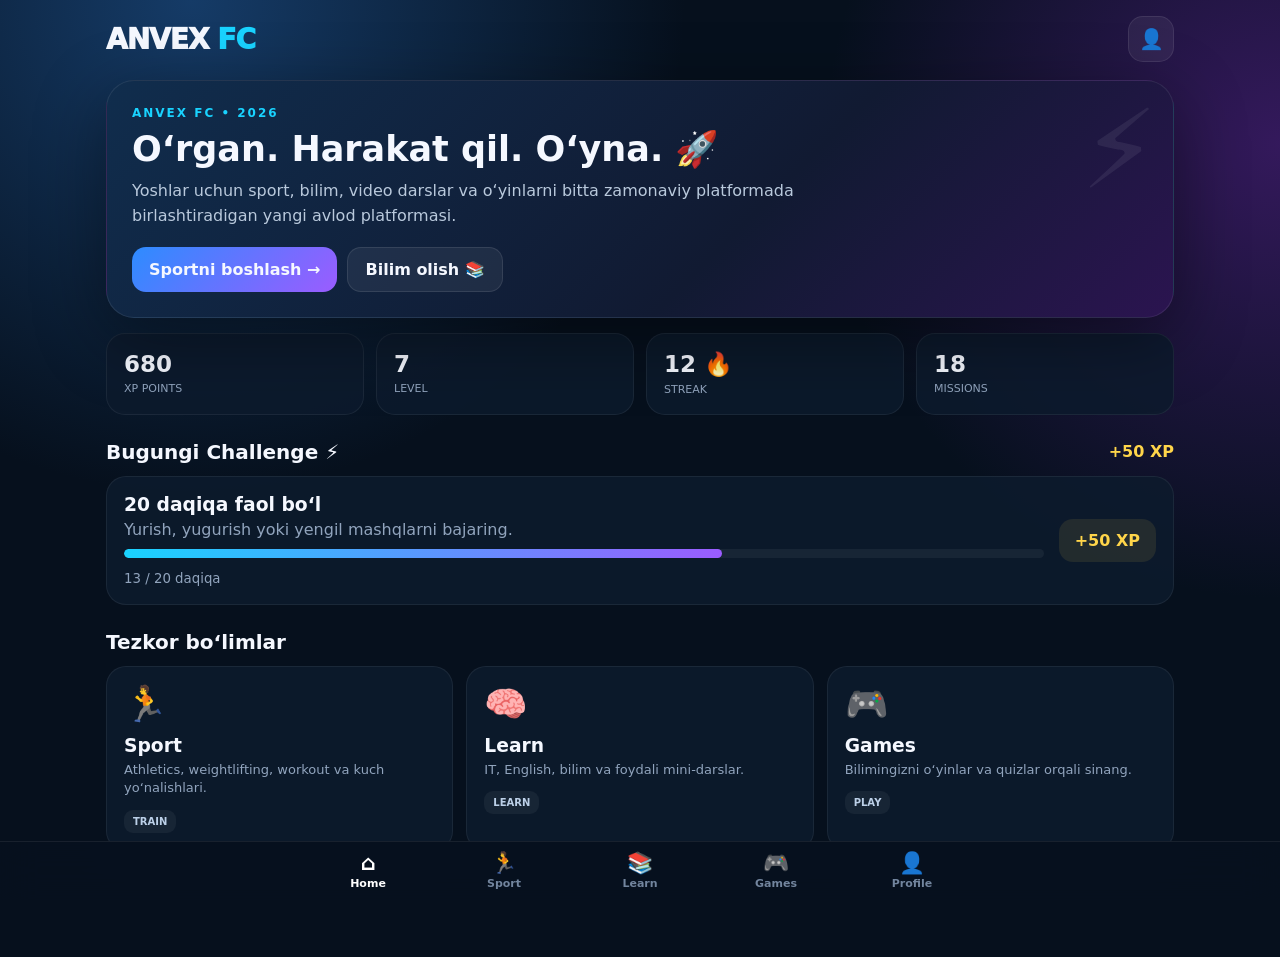
==== commit 5d1f5eac: "Update print statement from 'Hello' to 'Goodbye'" ====
--- a/index.html
+++ b/index.html
@@ -2,4484 +2,1171 @@
 <html lang="uz">
 <head>
 <meta charset="UTF-8">
-<meta name="viewport" content="width=device-width, initial-scale=1.0, maximum-scale=1.0, user-scalable=no">
-<meta name="theme-color" content="#05080a">
-<meta name="description" content="ANVEX FC — Yengil atletika sportchilar platformasi">
-<title>ANVEX FC — Athletics</title>
+<meta name="viewport" content="width=device-width,initial-scale=1.0">
+<meta name="theme-color" content="#06101d">
+<title>ANVEX FC — 2026</title>
 
 <style>
+*{box-sizing:border-box;margin:0;padding:0}
 :root{
-  --bg:#040708;
-  --bg2:#07100d;
-  --card:#0b1412;
-  --card2:#0e1a17;
-  --green:#39ff88;
-  --green2:#18d96c;
-  --blue:#2da9ff;
-  --cyan:#48e6df;
-  --silver:#cbd5d8;
-  --muted:#82928f;
-  --white:#f5fbf8;
-  --red:#ff5266;
-  --orange:#ff9b3d;
-  --purple:#9b7cff;
-  --yellow:#ffd84d;
-  --border:rgba(255,255,255,.08);
-  --shadow:0 18px 50px rgba(0,0,0,.35);
-  --radius:22px;
-}
-
-*{
-  box-sizing:border-box;
-  -webkit-tap-highlight-color:transparent;
-}
-
-html{
-  scroll-behavior:smooth;
-}
-
+ --bg:#06101d;
+ --card:#0d1b2d;
+ --card2:#11243a;
+ --text:#f5f8ff;
+ --muted:#91a4bd;
+ --blue:#2d8cff;
+ --cyan:#19d3ff;
+ --green:#20e38a;
+ --purple:#9b5cff;
+ --yellow:#ffd54a;
+ --red:#ff5470;
+}
 body{
-  margin:0;
-  background:
-    radial-gradient(circle at 10% 5%,rgba(57,255,136,.09),transparent 28%),
-    radial-gradient(circle at 90% 18%,rgba(45,169,255,.10),transparent 30%),
-    radial-gradient(circle at 50% 100%,rgba(72,230,223,.06),transparent 35%),
-    var(--bg);
-  color:var(--white);
-  font-family:Inter,system-ui,-apple-system,BlinkMacSystemFont,"Segoe UI",sans-serif;
-  min-height:100vh;
-  overflow-x:hidden;
-}
-
-button,
-input,
-select,
-textarea{
-  font:inherit;
-}
-
-button{
-  cursor:pointer;
-}
-
-.hidden{
-  display:none!important;
-}
-
-.app{
-  width:100%;
-  max-width:560px;
-  min-height:100vh;
-  margin:auto;
-  position:relative;
-  padding-bottom:105px;
-}
-
-/* =========================
-   BACKGROUND
-========================= */
-
-.bg-orb{
-  position:fixed;
-  border-radius:50%;
-  filter:blur(70px);
-  pointer-events:none;
-  opacity:.18;
-  z-index:-2;
-}
-
-.orb1{
-  width:180px;
-  height:180px;
-  background:var(--green);
-  top:10%;
-  left:-90px;
-  animation:float1 8s infinite alternate ease-in-out;
-}
-
-.orb2{
-  width:220px;
-  height:220px;
-  background:var(--blue);
-  top:40%;
-  right:-120px;
-  animation:float2 10s infinite alternate ease-in-out;
-}
-
-.orb3{
-  width:160px;
-  height:160px;
-  background:var(--purple);
-  bottom:5%;
-  left:35%;
-  animation:float3 12s infinite alternate ease-in-out;
-}
-
-@keyframes float1{
-  to{transform:translate(45px,70px)}
-}
-
-@keyframes float2{
-  to{transform:translate(-45px,-60px)}
-}
-
-@keyframes float3{
-  to{transform:translate(30px,-50px)}
-}
-
-.particles{
-  position:fixed;
-  inset:0;
-  pointer-events:none;
-  z-index:-1;
-  overflow:hidden;
-}
-
-.particle{
-  position:absolute;
-  width:3px;
-  height:3px;
-  border-radius:50%;
-  background:var(--green);
-  opacity:.35;
-  animation:particleMove linear infinite;
-}
-
-@keyframes particleMove{
-  from{
-    transform:translateY(100vh);
-    opacity:0;
-  }
-  15%{opacity:.4}
-  85%{opacity:.35}
-  to{
-    transform:translateY(-20px);
-    opacity:0;
-  }
-}
-
-/* =========================
-   LOADER
-========================= */
-
-.loader{
-  position:fixed;
-  inset:0;
-  background:#020505;
-  z-index:9999;
-  display:flex;
-  align-items:center;
-  justify-content:center;
-  transition:.6s;
-}
-
-.loader.hide{
-  opacity:0;
-  visibility:hidden;
-}
-
-.loader-inner{
-  width:min(88%,360px);
-  text-align:center;
-}
-
-.logo-mark{
-  width:82px;
-  height:82px;
-  margin:0 auto 18px;
-  border:1px solid rgba(57,255,136,.45);
-  border-radius:25px;
-  display:flex;
-  align-items:center;
-  justify-content:center;
-  font-size:34px;
-  font-weight:900;
-  color:var(--green);
-  background:
-    linear-gradient(145deg,rgba(57,255,136,.13),rgba(45,169,255,.08));
-  box-shadow:
-    0 0 35px rgba(57,255,136,.18),
-    inset 0 0 30px rgba(57,255,136,.05);
-}
-
-.loader-title{
-  font-size:27px;
-  font-weight:950;
-  letter-spacing:3px;
-}
-
-.loader-sub{
-  color:var(--muted);
-  font-size:11px;
-  letter-spacing:3px;
-  margin-top:7px;
-}
-
-.loader-line{
-  height:4px;
-  background:#13201c;
-  border-radius:99px;
-  overflow:hidden;
-  margin-top:28px;
-}
-
-.loader-line span{
-  display:block;
-  height:100%;
-  width:0;
-  background:linear-gradient(90deg,var(--green),var(--blue));
-  animation:load 2.1s ease forwards;
-}
-
-@keyframes load{
-  to{width:100%}
-}
-
-/* =========================
-   AUTH
-========================= */
-
-.auth-screen{
-  min-height:100vh;
-  display:flex;
-  align-items:center;
-  justify-content:center;
-  padding:22px;
-}
-
-.auth-card{
-  width:100%;
-  padding:27px 22px 22px;
-  background:
-    linear-gradient(145deg,rgba(16,29,25,.95),rgba(5,11,10,.96));
-  border:1px solid var(--border);
-  border-radius:30px;
-  box-shadow:var(--shadow),0 0 70px rgba(57,255,136,.05);
-  position:relative;
-  overflow:hidden;
-}
-
-.auth-card:before{
-  content:"";
-  position:absolute;
-  width:180px;
-  height:180px;
-  border-radius:50%;
-  background:rgba(57,255,136,.08);
-  filter:blur(20px);
-  top:-90px;
-  right:-70px;
-}
-
-.brand{
-  display:flex;
-  align-items:center;
-  gap:12px;
-  margin-bottom:25px;
-  position:relative;
-}
-
-.brand-icon{
-  width:52px;
-  height:52px;
-  border-radius:17px;
-  background:linear-gradient(145deg,#123d29,#071b15);
-  border:1px solid rgba(57,255,136,.4);
-  display:flex;
-  align-items:center;
-  justify-content:center;
-  color:var(--green);
-  font-weight:950;
-  box-shadow:0 0 28px rgba(57,255,136,.12);
-}
-
-.brand strong{
-  display:block;
-  font-size:23px;
-  letter-spacing:1px;
-}
-
-.brand small{
-  color:var(--muted);
-  font-size:10px;
-  letter-spacing:2px;
-}
-
-.auth-title{
-  font-size:30px;
-  line-height:1.08;
-  font-weight:950;
-  margin:5px 0 10px;
-}
-
-.auth-desc{
-  color:var(--muted);
-  line-height:1.55;
-  font-size:14px;
-  margin-bottom:24px;
-}
-
-.field{
-  margin-bottom:13px;
-}
-
-.field label{
-  display:block;
-  color:#a8b7b3;
-  font-size:12px;
-  margin-bottom:7px;
-}
-
-.field input,
-.field select,
-.field textarea{
-  width:100%;
-  color:var(--white);
-  background:#07100e;
-  border:1px solid var(--border);
-  border-radius:15px;
-  padding:14px;
-  outline:none;
-  transition:.2s;
-}
-
-.field textarea{
-  min-height:100px;
-  resize:vertical;
-}
-
-.field input:focus,
-.field select:focus,
-.field textarea:focus{
-  border-color:rgba(57,255,136,.55);
-  box-shadow:0 0 0 3px rgba(57,255,136,.07);
-}
-
-.primary-btn,
-.secondary-btn,
-.danger-btn{
-  width:100%;
-  border:0;
-  border-radius:16px;
-  padding:14px 16px;
-  font-weight:850;
-  transition:.2s;
-}
-
-.primary-btn{
-  color:#031008;
-  background:linear-gradient(100deg,var(--green),#6dffc1);
-  box-shadow:0 10px 30px rgba(57,255,136,.16);
-}
-
-.primary-btn:active,
-.secondary-btn:active,
-.danger-btn:active,
-.icon-btn:active,
-.nav-item:active{
-  transform:scale(.97);
-}
-
-.secondary-btn{
-  color:var(--white);
-  background:#101b18;
-  border:1px solid var(--border);
-}
-
-.danger-btn{
-  color:#fff;
-  background:rgba(255,82,102,.13);
-  border:1px solid rgba(255,82,102,.3);
-}
-
-.creator{
-  text-align:center;
-  color:#63736f;
-  font-size:10px;
-  margin-top:19px;
-}
-
-/* =========================
-   HEADER
-========================= */
-
-.topbar{
-  position:sticky;
-  top:0;
-  z-index:100;
-  padding:14px 15px 10px;
-  background:rgba(4,7,8,.86);
-  backdrop-filter:blur(18px);
-  border-bottom:1px solid rgba(255,255,255,.035);
-}
-
-.topbar-row{
-  display:flex;
-  align-items:center;
-  justify-content:space-between;
-}
-
-.top-brand{
-  display:flex;
-  align-items:center;
-  gap:10px;
-}
-
-.top-logo{
-  width:42px;
-  height:42px;
-  border-radius:14px;
-  display:flex;
-  justify-content:center;
-  align-items:center;
-  color:var(--green);
-  font-weight:950;
-  background:#0b2118;
-  border:1px solid rgba(57,255,136,.28);
-}
-
-.top-brand strong{
-  font-size:18px;
-  letter-spacing:1px;
-}
-
-.top-brand small{
-  display:block;
-  color:var(--muted);
-  font-size:8px;
-  letter-spacing:2px;
-}
-
-.header-actions{
-  display:flex;
-  gap:7px;
-}
-
-.icon-btn{
-  width:40px;
-  height:40px;
-  border-radius:13px;
-  border:1px solid var(--border);
-  color:var(--silver);
-  background:#0a1210;
-  display:flex;
-  align-items:center;
-  justify-content:center;
-  transition:.2s;
-}
-
-.notification-dot{
-  position:absolute;
-  width:7px;
-  height:7px;
-  background:var(--red);
-  border-radius:50%;
-  margin:-21px 0 0 21px;
-  box-shadow:0 0 10px var(--red);
-}
-
-.ticker{
-  margin-top:10px;
-  border:1px solid rgba(57,255,136,.08);
-  background:rgba(57,255,136,.025);
-  border-radius:11px;
-  overflow:hidden;
-  white-space:nowrap;
-}
-
-.ticker span{
-  display:inline-block;
-  padding:7px 0;
-  font-size:9px;
-  color:#91aaa2;
-  letter-spacing:1.5px;
-  animation:ticker 22s linear infinite;
-}
-
-@keyframes ticker{
-  from{transform:translateX(100%)}
-  to{transform:translateX(-100%)}
-}
-
-/* =========================
-   CONTENT
-========================= */
-
-.main{
-  padding:14px;
-}
-
-.page{
-  display:none;
-  animation:pageIn .3s ease;
-}
-
-.page.active{
-  display:block;
-}
-
-@keyframes pageIn{
-  from{opacity:0;transform:translateY(8px)}
-  to{opacity:1;transform:translateY(0)}
-}
-
-.section-head{
-  display:flex;
-  align-items:end;
-  justify-content:space-between;
-  margin:13px 2px;
-}
-
-.section-head h2{
-  margin:0;
-  font-size:19px;
-}
-
-.section-head p{
-  margin:3px 0 0;
-  color:var(--muted);
-  font-size:11px;
-}
-
-.link-btn{
-  background:none;
-  border:0;
-  color:var(--green);
-  font-size:11px;
-  font-weight:800;
-}
-
-/* =========================
-   HERO
-========================= */
+ font-family:Inter,system-ui,Arial,sans-serif;
+ background:
+ radial-gradient(circle at 15% 0%,#153b67 0,transparent 34%),
+ radial-gradient(circle at 100% 15%,#34195c 0,transparent 30%),
+ var(--bg);
+ color:var(--text);
+ min-height:100vh;
+ padding-bottom:90px;
+}
+button{font:inherit;border:0;cursor:pointer;color:inherit}
+.app{max-width:1100px;margin:auto;padding:16px}
+
+header{
+ display:flex;
+ align-items:center;
+ justify-content:space-between;
+ margin-bottom:18px;
+}
+.logo{
+ font-size:28px;
+ font-weight:950;
+ letter-spacing:-1px;
+}
+.logo span{color:var(--cyan)}
+.iconbtn{
+ width:46px;
+ height:46px;
+ border-radius:15px;
+ background:#ffffff10;
+ border:1px solid #ffffff15;
+ font-size:20px;
+}
 
 .hero{
-  padding:22px 19px;
-  border-radius:26px;
-  border:1px solid rgba(57,255,136,.12);
-  background:
-    radial-gradient(circle at 95% 10%,rgba(45,169,255,.20),transparent 30%),
-    radial-gradient(circle at 5% 90%,rgba(57,255,136,.13),transparent 35%),
-    linear-gradient(145deg,#0d1c17,#07100e);
-  position:relative;
-  overflow:hidden;
-  box-shadow:var(--shadow);
-}
-
+ position:relative;
+ overflow:hidden;
+ border:1px solid #ffffff15;
+ border-radius:28px;
+ padding:25px;
+ background:linear-gradient(135deg,#102d4d,#111a32 60%,#2b1450);
+ box-shadow:0 20px 70px #0006;
+}
 .hero:after{
-  content:"";
-  position:absolute;
-  width:150px;
-  height:150px;
-  border:1px solid rgba(57,255,136,.10);
-  border-radius:50%;
-  right:-55px;
-  bottom:-55px;
-}
-
-.hero-kicker{
-  color:var(--green);
-  font-size:10px;
-  font-weight:900;
-  letter-spacing:2px;
-}
-
+ content:"⚡";
+ position:absolute;
+ right:15px;
+ top:5px;
+ font-size:110px;
+ opacity:.07;
+}
+.eyebrow{
+ color:var(--cyan);
+ font-weight:900;
+ font-size:12px;
+ letter-spacing:2px;
+}
 .hero h1{
-  font-size:31px;
-  line-height:1.03;
-  margin:8px 0 10px;
-  max-width:370px;
-}
-
-.hero h1 span{
-  color:var(--green);
-}
-
+ font-size:35px;
+ margin:9px 0;
+}
 .hero p{
-  color:#8da09b;
-  font-size:13px;
-  line-height:1.55;
-  max-width:390px;
-}
-
-.hero-actions{
-  display:flex;
-  gap:9px;
-  margin-top:17px;
-}
-
-.hero-actions button{
-  width:auto;
-  flex:1;
-}
-
-.mini-badge{
-  display:inline-flex;
-  gap:6px;
-  align-items:center;
-  margin-top:14px;
-  padding:7px 10px;
-  border-radius:999px;
-  background:rgba(255,255,255,.045);
-  color:#aebbb8;
-  font-size:10px;
-}
-
-/* =========================
-   STAT GRID
-========================= */
-
-.stats-grid{
-  display:grid;
-  grid-template-columns:repeat(2,1fr);
-  gap:10px;
-  margin-top:12px;
-}
-
-.stat-card{
-  background:linear-gradient(145deg,#0d1815,#09100f);
-  border:1px solid var(--border);
-  border-radius:19px;
-  padding:15px;
-  min-height:105px;
-  position:relative;
-  overflow:hidden;
-}
-
-.stat-card:after{
-  content:"";
-  position:absolute;
-  width:65px;
-  height:65px;
-  border-radius:50%;
-  background:rgba(57,255,136,.06);
-  right:-22px;
-  bottom:-22px;
-}
-
-.stat-icon{
-  font-size:18px;
-}
-
-.stat-value{
-  font-size:25px;
-  font-weight:950;
-  margin-top:8px;
-}
-
-.stat-label{
-  color:var(--muted);
-  font-size:10px;
-  margin-top:3px;
-}
-
-.green-text{color:var(--green)}
-.blue-text{color:var(--blue)}
-.orange-text{color:var(--orange)}
-.purple-text{color:var(--purple)}
-
-/* =========================
-   LEVEL
-========================= */
-
-.level-card{
-  margin-top:12px;
-  padding:17px;
-  border-radius:20px;
-  background:
-    linear-gradient(120deg,rgba(57,255,136,.09),rgba(45,169,255,.06)),
-    #0a1311;
-  border:1px solid var(--border);
-}
-
-.level-top{
-  display:flex;
-  justify-content:space-between;
-  align-items:center;
-}
-
-.level-name{
-  font-weight:900;
-}
-
-.level-xp{
-  color:var(--green);
-  font-size:11px;
-}
-
+ color:#b9c9dc;
+ line-height:1.55;
+ max-width:720px;
+}
+.actions{
+ display:flex;
+ gap:10px;
+ flex-wrap:wrap;
+ margin-top:18px;
+}
+.primary,.secondary{
+ padding:12px 17px;
+ border-radius:14px;
+ font-weight:850;
+}
+.primary{
+ background:linear-gradient(135deg,var(--blue),var(--purple));
+}
+.secondary{
+ background:#ffffff10;
+ border:1px solid #ffffff18;
+}
+
+.stats{
+ display:grid;
+ grid-template-columns:repeat(4,1fr);
+ gap:12px;
+ margin:15px 0;
+}
+.stat{
+ background:#0d1b2ddd;
+ border:1px solid #ffffff10;
+ border-radius:19px;
+ padding:17px;
+}
+.stat b{
+ display:block;
+ font-size:23px;
+}
+.stat span{
+ color:var(--muted);
+ font-size:11px;
+}
+
+.section{margin-top:25px}
+.sectionhead{
+ display:flex;
+ justify-content:space-between;
+ align-items:center;
+ margin-bottom:12px;
+}
+.sectionhead h2{font-size:20px}
+.sectionhead button{
+ background:none;
+ color:var(--cyan);
+ font-weight:850;
+}
+
+.grid{
+ display:grid;
+ grid-template-columns:repeat(3,1fr);
+ gap:13px;
+}
+.card{
+ background:#0d1b2ddd;
+ border:1px solid #ffffff10;
+ border-radius:20px;
+ padding:17px;
+}
+.tile{
+ min-height:155px;
+ position:relative;
+ overflow:hidden;
+ transition:.2s;
+}
+.tile:hover{
+ transform:translateY(-3px);
+ border-color:#ffffff28;
+}
+.emoji{font-size:35px}
+.tile h3{margin:10px 0 5px}
+.tile p{
+ font-size:13px;
+ color:var(--muted);
+ line-height:1.45;
+}
+.tag{
+ display:inline-block;
+ margin-top:12px;
+ padding:6px 9px;
+ border-radius:9px;
+ background:#ffffff0d;
+ color:#bcd0e8;
+ font-size:10px;
+ font-weight:800;
+}
+
+.challenge{
+ display:grid;
+ grid-template-columns:1fr auto;
+ gap:15px;
+ align-items:center;
+}
+.challenge p{
+ color:var(--muted);
+ margin-top:5px;
+}
+.xp{
+ color:var(--yellow);
+ font-weight:900;
+}
 .progress{
-  height:8px;
-  background:#17211e;
-  border-radius:99px;
-  margin-top:11px;
-  overflow:hidden;
-}
-
-.progress span{
-  display:block;
-  height:100%;
-  width:0;
-  border-radius:99px;
-  background:linear-gradient(90deg,var(--green),var(--blue));
-  transition:width .5s ease;
-}
-
-/* =========================
-   MISSIONS
-========================= */
-
-.missions{
-  display:grid;
-  gap:9px;
-}
-
-.mission{
-  display:flex;
-  gap:11px;
-  align-items:center;
-  padding:13px;
-  border:1px solid var(--border);
-  border-radius:17px;
-  background:#0a1311;
-}
-
-.mission-icon{
-  width:39px;
-  height:39px;
-  flex:none;
-  display:flex;
-  align-items:center;
-  justify-content:center;
-  border-radius:13px;
-  background:#10231b;
-}
-
-.mission-main{
-  flex:1;
-}
-
-.mission-title{
-  font-size:12px;
-  font-weight:800;
-}
-
-.mission-sub{
-  color:var(--muted);
-  font-size:10px;
-  margin-top:3px;
-}
-
-.check{
-  width:28px;
-  height:28px;
-  border-radius:50%;
-  border:1px solid rgba(57,255,136,.22);
-  background:#09100e;
-  color:var(--green);
-  display:flex;
-  justify-content:center;
-  align-items:center;
-}
-
-/* =========================
-   EVENT CARDS
-========================= */
-
-.event-tabs{
-  display:flex;
-  gap:7px;
-  overflow-x:auto;
-  padding-bottom:3px;
-  scrollbar-width:none;
-}
-
-.event-tabs::-webkit-scrollbar{
-  display:none;
-}
-
-.event-tab{
-  flex:none;
-  border:1px solid var(--border);
-  background:#0a1210;
-  color:#82908d;
-  border-radius:13px;
-  padding:10px 13px;
-  font-size:11px;
-  font-weight:800;
-}
-
-.event-tab.active{
-  color:#031008;
-  background:var(--green);
-  border-color:var(--green);
-}
-
-.event-panel{
-  display:none;
-}
-
-.event-panel.active{
-  display:block;
-}
-
-.event-grid{
-  display:grid;
-  gap:9px;
-}
-
-.event-card{
-  padding:15px;
-  border-radius:19px;
-  background:linear-gradient(145deg,#0d1815,#08100f);
-  border:1px solid var(--border);
-  position:relative;
-  overflow:hidden;
-}
-
-.event-card:hover{
-  border-color:rgba(57,255,136,.22);
-}
-
-.event-row{
-  display:flex;
-  align-items:center;
-  gap:11px;
-}
-
-.event-icon{
-  width:43px;
-  height:43px;
-  border-radius:14px;
-  display:flex;
-  align-items:center;
-  justify-content:center;
-  font-size:20px;
-  background:#12251e;
-}
-
-.event-name{
-  font-weight:900;
-  font-size:13px;
-}
-
-.event-type{
-  color:var(--muted);
-  font-size:10px;
-  margin-top:3px;
-}
-
-.event-best{
-  margin-left:auto;
-  text-align:right;
-}
-
-.event-best small{
-  display:block;
-  color:var(--muted);
-  font-size:9px;
-}
-
-.event-best strong{
-  color:var(--green);
-  font-size:14px;
-}
-
-.event-actions{
-  display:flex;
-  gap:7px;
-  margin-top:12px;
-}
-
-.small-btn{
-  flex:1;
-  padding:9px;
-  border-radius:11px;
-  border:1px solid var(--border);
-  background:#101a17;
-  color:#b8c4c1;
-  font-size:10px;
-  font-weight:800;
-}
-
-.small-btn.primary{
-  color:#031008;
-  background:var(--green);
-  border-color:var(--green);
-}
-
-/* =========================
-   WORKOUT
-========================= */
-
-.week-grid{
-  display:grid;
-  grid-template-columns:repeat(7,1fr);
-  gap:6px;
-}
-
-.day-btn{
-  min-width:0;
-  padding:10px 4px;
-  border-radius:14px;
-  border:1px solid var(--border);
-  background:#0a1210;
-  color:#85938f;
-  text-align:center;
-}
-
-.day-btn strong{
-  display:block;
-  font-size:11px;
-}
-
-.day-btn small{
-  display:block;
-  margin-top:4px;
-  font-size:8px;
-}
-
-.day-btn.active{
-  background:rgba(57,255,136,.12);
-  border-color:rgba(57,255,136,.4);
-  color:var(--green);
-}
-
-.workout-card{
-  margin-top:11px;
-  padding:17px;
-  border-radius:21px;
-  background:linear-gradient(145deg,#0d1916,#09100f);
-  border:1px solid var(--border);
-}
-
-.workout-header{
-  display:flex;
-  justify-content:space-between;
-  gap:10px;
-}
-
-.workout-title{
-  font-size:18px;
-  font-weight:950;
-}
-
-.workout-tag{
-  align-self:flex-start;
-  padding:6px 9px;
-  border-radius:999px;
-  font-size:9px;
-  background:rgba(57,255,136,.08);
-  color:var(--green);
-}
-
-.exercise-list{
-  display:grid;
-  gap:8px;
-  margin-top:13px;
-}
-
-.exercise{
-  display:flex;
-  align-items:center;
-  gap:10px;
-  padding:11px;
-  border-radius:14px;
-  background:#0c1513;
-  border:1px solid rgba(255,255,255,.045);
-}
-
-.exercise-number{
-  width:27px;
-  height:27px;
-  border-radius:9px;
-  display:flex;
-  justify-content:center;
-  align-items:center;
-  background:#13231e;
-  color:var(--green);
-  font-size:10px;
-  font-weight:900;
-}
-
-.exercise-main{
-  flex:1;
-}
-
-.exercise-main strong{
-  display:block;
-  font-size:11px;
-}
-
-.exercise-main small{
-  color:var(--muted);
-  font-size:9px;
-}
-
-.exercise-check{
-  width:25px;
-  height:25px;
-  border-radius:8px;
-  border:1px solid var(--border);
-  background:#07100e;
-  color:transparent;
-}
-
-.exercise.done .exercise-check{
-  color:#031008;
-  background:var(--green);
-  border-color:var(--green);
-}
-
-.exercise.done .exercise-main strong{
-  text-decoration:line-through;
-  color:#6c7b77;
-}
-
-/* =========================
-   RECORDS
-========================= */
-
-.record-summary{
-  display:grid;
-  grid-template-columns:repeat(3,1fr);
-  gap:8px;
-}
-
-.record-box{
-  padding:14px 8px;
-  text-align:center;
-  border:1px solid var(--border);
-  border-radius:16px;
-  background:#0a1210;
-}
-
-.record-box strong{
-  display:block;
-  font-size:19px;
-}
-
-.record-box small{
-  color:var(--muted);
-  font-size:8px;
-}
-
-.record-history{
-  margin-top:10px;
-  display:grid;
-  gap:8px;
-}
-
-.record-item{
-  display:flex;
-  justify-content:space-between;
-  align-items:center;
-  gap:8px;
-  padding:12px;
-  border:1px solid var(--border);
-  border-radius:15px;
-  background:#0b1412;
-}
-
-.record-left strong{
-  display:block;
-  font-size:11px;
-}
-
-.record-left small{
-  color:var(--muted);
-  font-size:9px;
-}
-
-.record-value{
-  color:var(--green);
-  font-weight:950;
-}
-
-/* =========================
-   GOALS
-========================= */
-
-.goal-card{
-  padding:15px;
-  border-radius:19px;
-  border:1px solid var(--border);
-  background:#0b1412;
-  margin-bottom:9px;
-}
-
-.goal-top{
-  display:flex;
-  align-items:center;
-  justify-content:space-between;
-}
-
-.goal-name{
-  font-size:12px;
-  font-weight:900;
-}
-
-.goal-percent{
-  color:var(--blue);
-  font-size:11px;
-  font-weight:900;
-}
-
-.goal-bar{
-  margin-top:10px;
-  height:7px;
-  background:#17201e;
-  border-radius:99px;
-  overflow:hidden;
-}
-
-.goal-bar span{
-  display:block;
-  height:100%;
-  background:linear-gradient(90deg,var(--blue),var(--cyan));
-  border-radius:99px;
-}
-
-.goal-meta{
-  display:flex;
-  justify-content:space-between;
-  margin-top:7px;
-  color:var(--muted);
-  font-size:9px;
-}
-
-/* =========================
-   ACHIEVEMENTS
-========================= */
-
-.achievement-grid{
-  display:grid;
-  grid-template-columns:repeat(2,1fr);
-  gap:9px;
-}
-
-.achievement{
-  min-height:125px;
-  padding:15px;
-  border-radius:18px;
-  border:1px solid var(--border);
-  background:#0a1210;
-  position:relative;
-}
-
-.achievement.locked{
-  opacity:.48;
-  filter:saturate(.4);
-}
-
-.achievement-icon{
-  font-size:27px;
-}
-
-.achievement strong{
-  display:block;
-  margin-top:9px;
-  font-size:11px;
-}
-
-.achievement small{
-  color:var(--muted);
-  font-size:9px;
-  line-height:1.4;
-  display:block;
-  margin-top:4px;
-}
-
-/* =========================
-   COACH
-========================= */
-
-.coach-card{
-  padding:18px;
-  border-radius:22px;
-  background:
-    radial-gradient(circle at 100% 0,rgba(45,169,255,.15),transparent 35%),
-    linear-gradient(145deg,#0d1816,#08100f);
-  border:1px solid rgba(45,169,255,.14);
-}
-
-.coach-head{
-  display:flex;
-  align-items:center;
-  gap:10px;
-}
-
-.coach-avatar{
-  width:45px;
-  height:45px;
-  border-radius:15px;
-  background:linear-gradient(145deg,#173b34,#0d1b27);
-  display:flex;
-  align-items:center;
-  justify-content:center;
-  font-size:21px;
-}
-
-.coach-head strong{
-  display:block;
-}
-
-.coach-head small{
-  color:var(--blue);
-  font-size:9px;
-}
-
-.coach-message{
-  margin-top:14px;
-  padding:13px;
-  border-radius:15px;
-  background:#09110f;
-  color:#b8c5c1;
-  line-height:1.55;
-  font-size:12px;
-  border:1px solid var(--border);
-}
-
-.quick-grid{
-  display:grid;
-  grid-template-columns:repeat(2,1fr);
-  gap:7px;
-  margin-top:10px;
-}
-
-.quick-btn{
-  padding:10px;
-  border-radius:12px;
-  border:1px solid var(--border);
-  background:#0c1714;
-  color:#aebcb8;
-  font-size:10px;
-}
-
-/* =========================
-   JOURNAL
-========================= */
-
-.journal-item{
-  padding:14px;
-  border-radius:17px;
-  border:1px solid var(--border);
-  background:#0b1412;
-  margin-bottom:8px;
-}
-
-.journal-top{
-  display:flex;
-  justify-content:space-between;
-}
-
-.journal-date{
-  color:var(--green);
-  font-size:9px;
-}
-
-.journal-mood{
-  font-size:15px;
-}
-
-.journal-text{
-  color:#b1bfbb;
-  font-size:11px;
-  line-height:1.5;
-  margin-top:8px;
-}
-
-/* =========================
-   CALENDAR
-========================= */
-
-.calendar-head{
-  display:flex;
-  align-items:center;
-  justify-content:space-between;
-  margin-bottom:10px;
-}
-
-.calendar-title{
-  font-size:14px;
-  font-weight:900;
-}
-
-.calendar-nav{
-  display:flex;
-  gap:5px;
-}
-
-.calendar-nav button{
-  width:31px;
-  height:31px;
-  border-radius:10px;
-  border:1px solid var(--border);
-  color:#aebcb8;
-  background:#0b1412;
-}
-
-.calendar-week{
-  display:grid;
-  grid-template-columns:repeat(7,1fr);
-  gap:5px;
-  margin-bottom:5px;
-}
-
-.calendar-week span{
-  text-align:center;
-  color:#64736f;
-  font-size:8px;
-}
-
-.calendar-days{
-  display:grid;
-  grid-template-columns:repeat(7,1fr);
-  gap:5px;
-}
-
-.cal-day{
-  min-height:42px;
-  border-radius:11px;
-  border:1px solid rgba(255,255,255,.045);
-  background:#0a1210;
-  color:#82908d;
-  display:flex;
-  align-items:center;
-  justify-content:center;
-  font-size:10px;
-  position:relative;
-}
-
-.cal-day.today{
-  color:var(--green);
-  border-color:rgba(57,255,136,.45);
-}
-
-.cal-day.trained:after{
-  content:"";
-  position:absolute;
-  bottom:5px;
-  width:4px;
-  height:4px;
-  background:var(--blue);
-  border-radius:50%;
-}
-
-/* =========================
-   PROFILE
-========================= */
-
-.profile-head{
-  padding:20px;
-  border-radius:23px;
-  border:1px solid var(--border);
-  background:linear-gradient(145deg,#0d1916,#08100e);
-  text-align:center;
-}
-
-.avatar{
-  width:82px;
-  height:82px;
-  border-radius:27px;
-  margin:auto;
-  display:flex;
-  align-items:center;
-  justify-content:center;
-  font-size:29px;
-  font-weight:950;
-  color:#031008;
-  background:linear-gradient(145deg,var(--green),var(--cyan));
-  box-shadow:0 15px 35px rgba(57,255,136,.15);
-}
-
-.profile-name{
-  font-size:21px;
-  font-weight:950;
-  margin-top:12px;
-}
-
-.profile-discipline{
-  color:var(--muted);
-  font-size:10px;
-  margin-top:3px;
-}
-
-.profile-menu{
-  margin-top:10px;
-  display:grid;
-  gap:8px;
-}
-
-.profile-option{
-  width:100%;
-  display:flex;
-  align-items:center;
-  gap:11px;
-  padding:14px;
-  color:#c1ccc9;
-  background:#0b1412;
-  border:1px solid var(--border);
-  border-radius:15px;
-  text-align:left;
-}
-
-.profile-option span:first-child{
-  width:32px;
-  height:32px;
-  border-radius:10px;
-  background:#13211d;
-  display:flex;
-  align-items:center;
-  justify-content:center;
-}
-
-.profile-option small{
-  display:block;
-  color:var(--muted);
-  margin-top:2px;
-  font-size:9px;
-}
-
-.profile-option .arrow{
-  margin-left:auto;
-  color:#63716e;
-}
-
-/* =========================
-   BOTTOM NAV
-========================= */
-
-.bottom-nav{
-  position:fixed;
-  z-index:150;
-  bottom:12px;
-  left:50%;
-  transform:translateX(-50%);
-  width:min(535px,calc(100% - 20px));
-  padding:8px;
-  border-radius:23px;
-  background:rgba(8,14,12,.92);
-  backdrop-filter:blur(22px);
-  border:1px solid rgba(255,255,255,.09);
-  box-shadow:0 18px 50px rgba(0,0,0,.55);
-  display:grid;
-  grid-template-columns:repeat(5,1fr);
-}
-
-.nav-item{
-  border:0;
-  background:none;
-  color:#687772;
-  border-radius:17px;
-  padding:8px 3px;
-  transition:.2s;
-}
-
-.nav-icon{
-  display:block;
-  font-size:17px;
-  line-height:1;
-}
-
-.nav-label{
-  display:block;
-  margin-top:5px;
-  font-size:8px;
-  font-weight:800;
-}
-
-.nav-item.active{
-  color:var(--green);
-  background:rgba(57,255,136,.08);
-}
-
-/* =========================
-   MODALS
-========================= */
+ height:9px;
+ background:#ffffff0d;
+ border-radius:20px;
+ overflow:hidden;
+ margin:10px 0;
+}
+.bar{
+ height:100%;
+ width:68%;
+ border-radius:20px;
+ background:linear-gradient(90deg,var(--cyan),var(--purple));
+}
+.reward{
+ padding:12px 16px;
+ border-radius:14px;
+ background:#ffd54a18;
+ color:var(--yellow);
+ font-weight:900;
+}
+
+.video{
+ display:flex;
+ gap:13px;
+ align-items:center;
+}
+.thumb{
+ width:105px;
+ height:75px;
+ border-radius:14px;
+ background:linear-gradient(135deg,#173f70,#59268e);
+ display:grid;
+ place-items:center;
+ font-size:28px;
+ flex:none;
+}
+.video small,.video p{color:var(--muted)}
+
+.list{
+ display:grid;
+ gap:10px;
+}
+.list button{
+ width:100%;
+ text-align:left;
+ background:#ffffff08;
+ padding:14px;
+ border-radius:15px;
+}
+.list button b{display:block}
+.list button small{color:var(--muted)}
+
+.hidden{display:none}
+
+.nav{
+ position:fixed;
+ bottom:0;
+ left:0;
+ right:0;
+ background:#07111fee;
+ backdrop-filter:blur(18px);
+ border-top:1px solid #ffffff12;
+ z-index:20;
+}
+.navin{
+ max-width:700px;
+ margin:auto;
+ display:grid;
+ grid-template-columns:repeat(5,1fr);
+ padding:9px 10px 10px;
+}
+.nav button{
+ background:none;
+ color:#72859e;
+ font-size:11px;
+ font-weight:850;
+}
+.nav button span{
+ display:block;
+ font-size:21px;
+ margin-bottom:2px;
+}
+.nav button.active{color:#fff}
 
 .modal{
-  position:fixed;
-  inset:0;
-  z-index:500;
-  background:rgba(0,0,0,.72);
-  backdrop-filter:blur(10px);
-  display:none;
-  align-items:flex-end;
-  justify-content:center;
-  padding:10px;
-}
-
-.modal.open{
-  display:flex;
-}
-
-.modal-box{
-  width:min(540px,100%);
-  max-height:88vh;
-  overflow:auto;
-  border-radius:27px 27px 18px 18px;
-  background:#09110f;
-  border:1px solid var(--border);
-  box-shadow:0 -20px 80px rgba(0,0,0,.5);
-  padding:18px;
-  animation:modalIn .25s ease;
-}
-
-@keyframes modalIn{
-  from{transform:translateY(30px);opacity:0}
-  to{transform:translateY(0);opacity:1}
-}
-
-.modal-head{
-  display:flex;
-  justify-content:space-between;
-  align-items:center;
-  margin-bottom:15px;
-}
-
-.modal-head h3{
-  margin:0;
-  font-size:17px;
-}
-
-.close-btn{
-  width:34px;
-  height:34px;
-  border-radius:11px;
-  border:1px solid var(--border);
-  background:#101a17;
-  color:#aab7b4;
-}
-
-/* =========================
-   TOAST
-========================= */
+ position:fixed;
+ inset:0;
+ background:#000a;
+ display:none;
+ align-items:center;
+ justify-content:center;
+ padding:18px;
+ z-index:50;
+}
+.modal.open{display:flex}
+.modalbox{
+ width:min(520px,100%);
+ background:#0b192a;
+ border:1px solid #ffffff18;
+ border-radius:25px;
+ padding:22px;
+}
+.modalbox input{
+ width:100%;
+ padding:13px;
+ margin:8px 0 14px;
+ border-radius:13px;
+ border:1px solid #ffffff18;
+ background:#ffffff08;
+ color:#fff;
+}
+.close{
+ float:right;
+ background:#ffffff10;
+ padding:7px 10px;
+ border-radius:10px;
+}
 
 .toast{
-  position:fixed;
-  z-index:1000;
-  left:50%;
-  bottom:93px;
-  transform:translate(-50%,20px);
-  width:min(420px,calc(100% - 30px));
-  padding:13px 15px;
-  border-radius:15px;
-  background:#10221b;
-  border:1px solid rgba(57,255,136,.25);
-  color:#dce9e5;
-  font-size:11px;
-  text-align:center;
-  opacity:0;
-  pointer-events:none;
-  transition:.25s;
-}
-
+ position:fixed;
+ top:18px;
+ left:50%;
+ transform:translateX(-50%) translateY(-100px);
+ background:#152b45;
+ border:1px solid #ffffff20;
+ padding:12px 17px;
+ border-radius:14px;
+ z-index:100;
+ transition:.3s;
+}
 .toast.show{
-  opacity:1;
-  transform:translate(-50%,0);
-}
-
-/* =========================
-   SEARCH
-========================= */
-
-.search-box{
-  position:relative;
-  margin-bottom:11px;
-}
-
-.search-box input{
-  width:100%;
-  padding:13px 15px;
-  border-radius:15px;
-  border:1px solid var(--border);
-  background:#0a1210;
-  color:white;
-  outline:none;
-}
-
-.search-results{
-  display:none;
-  position:absolute;
-  z-index:30;
-  left:0;
-  right:0;
-  top:52px;
-  padding:7px;
-  border:1px solid var(--border);
-  border-radius:15px;
-  background:#0b1512;
-  box-shadow:var(--shadow);
-}
-
-.search-results.show{
-  display:block;
-}
-
-.search-result{
-  padding:10px;
-  border-radius:10px;
-  font-size:11px;
-  color:#bdc8c5;
-}
-
-.search-result:hover{
-  background:#13211d;
-}
-
-/* =========================
-   CHALLENGES
-========================= */
-
-.challenge{
-  padding:15px;
-  border-radius:19px;
-  background:linear-gradient(145deg,#0d1816,#09100f);
-  border:1px solid var(--border);
-  margin-bottom:9px;
-}
-
-.challenge-top{
-  display:flex;
-  gap:10px;
-  align-items:center;
-}
-
-.challenge-icon{
-  width:43px;
-  height:43px;
-  display:flex;
-  align-items:center;
-  justify-content:center;
-  border-radius:14px;
-  background:#14231e;
-  font-size:20px;
-}
-
-.challenge-title{
-  font-size:12px;
-  font-weight:900;
-}
-
-.challenge-desc{
-  color:var(--muted);
-  font-size:9px;
-  margin-top:3px;
-}
-
-.challenge-reward{
-  margin-left:auto;
-  color:var(--green);
-  font-size:10px;
-  font-weight:900;
-}
-
-/* =========================
-   UTILITY
-========================= */
-
-.two-col{
-  display:grid;
-  grid-template-columns:1fr 1fr;
-  gap:9px;
-}
-
-.info-card{
-  padding:15px;
-  border-radius:18px;
-  background:#0b1412;
-  border:1px solid var(--border);
-}
-
-.info-card h3{
-  margin:0;
-  font-size:12px;
-}
-
-.info-card p{
-  color:var(--muted);
-  font-size:10px;
-  line-height:1.5;
-}
-
-.divider{
-  height:1px;
-  background:var(--border);
-  margin:15px 0;
-}
-
-.empty{
-  padding:25px;
-  text-align:center;
-  color:#667571;
-  border:1px dashed rgba(255,255,255,.08);
-  border-radius:17px;
-  font-size:11px;
-}
-
-@media(max-width:370px){
-  .hero h1{font-size:26px}
-  .week-grid{gap:3px}
-  .day-btn{padding:8px 2px}
-  .nav-label{font-size:7px}
+ transform:translateX(-50%) translateY(0);
+}
+
+@media(max-width:760px){
+ .app{padding:13px}
+ .stats{grid-template-columns:repeat(2,1fr)}
+ .grid{grid-template-columns:repeat(2,1fr)}
+ .hero h1{font-size:28px}
+ .tile{min-height:145px}
+}
+@media(max-width:450px){
+ .grid{grid-template-columns:1fr}
+ .challenge{grid-template-columns:1fr}
+ .logo{font-size:23px}
 }
 </style>
 </head>
 
 <body>
 
-<div class="bg-orb orb1"></div>
-<div class="bg-orb orb2"></div>
-<div class="bg-orb orb3"></div>
-<div class="particles" id="particles"></div>
-
-<!-- LOADER -->
-<div class="loader" id="loader">
-  <div class="loader-inner">
-    <div class="logo-mark">A</div>
-    <div class="loader-title">ANVEX FC</div>
-    <div class="loader-sub">ATHLETICS PERFORMANCE SYSTEM</div>
-    <div class="loader-line"><span></span></div>
+<div class="app">
+
+<header>
+ <div class="logo">ANVEX <span>FC</span></div>
+ <button class="iconbtn" onclick="showTab('profile')">👤</button>
+</header>
+
+<main>
+
+<!-- HOME -->
+<section id="home">
+
+<div class="hero">
+ <div class="eyebrow">ANVEX FC • 2026</div>
+
+ <h1>O‘rgan. Harakat qil. O‘yna. 🚀</h1>
+
+ <p>
+ Yoshlar uchun sport, bilim, video darslar va o‘yinlarni
+ bitta zamonaviy platformada birlashtiradigan yangi avlod
+ platformasi.
+ </p>
+
+ <div class="actions">
+  <button class="primary" onclick="showTab('sport')">
+   Sportni boshlash →
+  </button>
+
+  <button class="secondary" onclick="showTab('learn')">
+   Bilim olish 📚
+  </button>
+ </div>
+</div>
+
+<div class="stats">
+
+ <div class="stat">
+  <b id="xp">680</b>
+  <span>XP POINTS</span>
+ </div>
+
+ <div class="stat">
+  <b id="level">7</b>
+  <span>LEVEL</span>
+ </div>
+
+ <div class="stat">
+  <b>12 🔥</b>
+  <span>STREAK</span>
+ </div>
+
+ <div class="stat">
+  <b id="done">18</b>
+  <span>MISSIONS</span>
+ </div>
+
+</div>
+
+<div class="section">
+
+ <div class="sectionhead">
+  <h2>Bugungi Challenge ⚡</h2>
+  <span class="xp">+50 XP</span>
+ </div>
+
+ <div class="card challenge">
+
+  <div>
+   <h3>20 daqiqa faol bo‘l</h3>
+
+   <p>
+    Yurish, yugurish yoki yengil mashqlarni bajaring.
+   </p>
+
+   <div class="progress">
+    <div class="bar" style="width:65%"></div>
+   </div>
+
+   <small style="color:var(--muted)">
+    13 / 20 daqiqa
+   </small>
   </div>
-</div>
-
-<!-- AUTH -->
-<section class="auth-screen" id="authScreen">
-  <div class="auth-card">
-    <div class="brand">
-      <div class="brand-icon">A</div>
-      <div>
-        <strong>ANVEX FC</strong>
-        <small>ATHLETICS</small>
-      </div>
-    </div>
-
-    <div class="auth-title">Sportchi tizimingni yarat.</div>
-
-    <div class="auth-desc">
-      Mashg‘ulot, natija, rekord, XP, maqsad va rivojlanishingni
-      bitta joyda boshqar.
-    </div>
-
-    <div class="field">
-      <label>Ism</label>
-      <input id="firstName" type="text" placeholder="Ismingiz">
-    </div>
-
-    <div class="field">
-      <label>Familiya</label>
-      <input id="lastName" type="text" placeholder="Familiyangiz">
-    </div>
-
-    <div class="field">
-      <label>Sport yo‘nalishi</label>
-      <select id="discipline">
-        <option value="Yengil atletika">🏃 Yengil atletika</option>
-        <option value="Sprint">⚡ Sprint</option>
-        <option value="Sakrash">🦘 Sakrash</option>
-        <option value="Uloqtirish">🥇 Uloqtirish</option>
-        <option value="Ko‘pkurash">🏆 Ko‘pkurash</option>
-      </select>
-    </div>
-
-    <div class="field">
-      <label>Parol yaratish</label>
-      <input id="password" type="password" placeholder="Kamida 4 belgi">
-    </div>
-
-    <button class="primary-btn" id="registerBtn">ANVEX FC'ga kirish →</button>
-
-    <div class="creator">Saytni yaratgan inson: Qodirov Anvarbek</div>
+
+  <button class="reward" onclick="completeChallenge()">
+   +50 XP
+  </button>
+
+ </div>
+</div>
+
+<div class="section">
+
+ <div class="sectionhead">
+  <h2>Tezkor bo‘limlar</h2>
+ </div>
+
+ <div class="grid">
+
+  <div class="card tile" onclick="showTab('sport')">
+   <div class="emoji">🏃</div>
+   <h3>Sport</h3>
+   <p>
+    Athletics, weightlifting, workout va kuch yo‘nalishlari.
+   </p>
+   <span class="tag">TRAIN</span>
   </div>
+
+  <div class="card tile" onclick="showTab('learn')">
+   <div class="emoji">🧠</div>
+   <h3>Learn</h3>
+   <p>
+    IT, English, bilim va foydali mini-darslar.
+   </p>
+   <span class="tag">LEARN</span>
+  </div>
+
+  <div class="card tile" onclick="showTab('games')">
+   <div class="emoji">🎮</div>
+   <h3>Games</h3>
+   <p>
+    Bilimingizni o‘yinlar va quizlar orqali sinang.
+   </p>
+   <span class="tag">PLAY</span>
+  </div>
+
+ </div>
+</div>
+
 </section>
 
-<!-- APP -->
-<div class="app hidden" id="mainApp">
-
-  <header class="topbar">
-    <div class="topbar-row">
-      <div class="top-brand">
-        <div class="top-logo">A</div>
-        <div>
-          <strong>ANVEX FC</strong>
-          <small>ATHLETICS SYSTEM</small>
-        </div>
-      </div>
-
-      <div class="header-actions">
-        <button class="icon-btn" id="searchBtn">⌕</button>
-        <button class="icon-btn" id="notificationBtn">
-          🔔
-          <i class="notification-dot" id="notificationDot"></i>
-        </button>
-        <button class="icon-btn" id="headerAvatar">A</button>
-      </div>
-    </div>
-
-    <div class="ticker">
-      <span>
-        ANVEX FC • DISCIPLINE • PROGRESS • PERSONAL BEST • NO EXCUSES •
-        EVERY SESSION COUNTS • ATHLETE MINDSET •
-      </span>
-    </div>
-  </header>
-
-  <main class="main">
-
-    <!-- HOME -->
-    <section class="page active" id="homePage">
-
-      <div class="hero">
-        <div class="hero-kicker">ATHLETE MODE • ACTIVE</div>
-        <h1>Bugungi mehnat — <span>ertangi natija.</span></h1>
-        <p id="welcomeText">
-          Har bir mashg‘ulot — o‘z rekordlaringga bir qadam.
-        </p>
-
-        <div class="hero-actions">
-          <button class="primary-btn" onclick="goPage('workout')">
-            Bugungi workout
-          </button>
-          <button class="secondary-btn" onclick="openRecordModal()">
-            + Record
-          </button>
-        </div>
-
-        <div class="mini-badge">
-          ⚡ <span id="heroLevel">Level 1 Athlete</span>
-        </div>
-      </div>
-
-      <div class="stats-grid">
-        <div class="stat-card">
-          <div class="stat-icon">⚡</div>
-          <div class="stat-value green-text" id="xpValue">0</div>
-          <div class="stat-label">Total XP</div>
-        </div>
-
-        <div class="stat-card">
-          <div class="stat-icon">🔥</div>
-          <div class="stat-value orange-text" id="streakValue">0</div>
-          <div class="stat-label">Day Streak</div>
-        </div>
-
-        <div class="stat-card">
-          <div class="stat-icon">🏋️</div>
-          <div class="stat-value blue-text" id="workoutValue">0</div>
-          <div class="stat-label">Workouts</div>
-        </div>
-
-        <div class="stat-card">
-          <div class="stat-icon">🏆</div>
-          <div class="stat-value purple-text" id="recordValue">0</div>
-          <div class="stat-label">Records</div>
-        </div>
-      </div>
-
-      <div class="level-card">
-        <div class="level-top">
-          <div class="level-name">
-            Level <span id="levelNumber">1</span>
-          </div>
-          <div class="level-xp" id="levelXP">0 / 100 XP</div>
-        </div>
-        <div class="progress">
-          <span id="levelProgress"></span>
-        </div>
-        <div style="margin-top:8px;color:#667571;font-size:9px">
-          Next level: <span id="nextLevel">100 XP</span>
-        </div>
-      </div>
-
-      <div class="section-head">
-        <div>
-          <h2>Daily Missions</h2>
-          <p>Bugungi kichik vazifalar</p>
-        </div>
-      </div>
-
-      <div class="missions">
-        <div class="mission">
-          <div class="mission-icon">🏃</div>
-          <div class="mission-main">
-            <div class="mission-title">Bugungi workoutni och</div>
-            <div class="mission-sub">+20 XP</div>
-          </div>
-          <button class="check" id="mission1" onclick="completeMission(1)">✓</button>
-        </div>
-
-        <div class="mission">
-          <div class="mission-icon">📊</div>
-          <div class="mission-main">
-            <div class="mission-title">Bir natija kiriting</div>
-            <div class="mission-sub">+25 XP</div>
-          </div>
-          <button class="check" id="mission2" onclick="openRecordModal()">✓</button>
-        </div>
-
-        <div class="mission">
-          <div class="mission-icon">🧠</div>
-          <div class="mission-main">
-            <div class="mission-title">AI Coach bilan maslahat</div>
-            <div class="mission-sub">+15 XP</div>
-          </div>
-          <button class="check" id="mission3" onclick="goPage('coach')">✓</button>
-        </div>
-      </div>
-
-      <div class="section-head">
-        <div>
-          <h2>Quick Access</h2>
-          <p>Eng ko‘p ishlatiladigan bo‘limlar</p>
-        </div>
-      </div>
-
-      <div class="two-col">
-        <div class="info-card" onclick="goPage('events')" style="cursor:pointer">
-          <h3>🏃 Events</h3>
-          <p>Running, jumping, throwing va boshqa yo‘nalishlar.</p>
-        </div>
-
-        <div class="info-card" onclick="goPage('records')" style="cursor:pointer">
-          <h3>🏆 My PB</h3>
-          <p>Shaxsiy rekordlaringni kuzat.</p>
-        </div>
-
-        <div class="info-card" onclick="goPage('progress')" style="cursor:pointer">
-          <h3>📈 Progress</h3>
-          <p>O‘sishingni umumiy ko‘rinishda ko‘r.</p>
-        </div>
-
-        <div class="info-card" onclick="goPage('challenges')" style="cursor:pointer">
-          <h3>🔥 Challenges</h3>
-          <p>Yangi maqsadlar va bonus XP.</p>
-        </div>
-      </div>
-
-    </section>
-
-    <!-- WORKOUT -->
-    <section class="page" id="workoutPage">
-
-      <div class="section-head">
-        <div>
-          <h2>Workout</h2>
-          <p>Haftalik yengil atletika rejasi</p>
-        </div>
-        <button class="link-btn" onclick="completeWorkout()">+ Complete</button>
-      </div>
-
-      <div class="week-grid" id="weekGrid"></div>
-
-      <div class="workout-card">
-        <div class="workout-header">
-          <div>
-            <div class="workout-title" id="workoutTitle">Bugungi mashg‘ulot</div>
-            <div style="color:#71817d;font-size:10px;margin-top:4px" id="workoutDesc">
-              Mashg‘ulotni boshlashdan oldin umumiy qizish va murabbiy ko‘rsatmalariga amal qiling.
-            </div>
-          </div>
-          <div class="workout-tag" id="workoutTag">TODAY</div>
-        </div>
-
-        <div class="exercise-list" id="exerciseList"></div>
-
-        <div class="hero-actions">
-          <button class="primary-btn" onclick="completeWorkout()">
-            ✓ Workoutni yakunlash
-          </button>
-          <button class="secondary-btn" onclick="startTimer(60)">
-            ⏱ Timer
-          </button>
-        </div>
-      </div>
-
-      <div class="section-head">
-        <div>
-          <h2>Training Safety</h2>
-          <p>Sportchi uchun muhim eslatma</p>
-        </div>
-      </div>
-
-      <div class="info-card">
-        <h3>🛡️ Smart Training</h3>
-        <p>
-          Mashqlarni texnika va nazorat bilan bajaring. Og‘riq yoki noqulaylik
-          paydo bo‘lsa, mashg‘ulotni to‘xtatib, murabbiy yoki mutaxassis bilan
-          maslahatlashish kerak.
-        </p>
-      </div>
-
-    </section>
-
-    <!-- EVENTS -->
-    <section class="page" id="eventsPage">
-
-      <div class="section-head">
-        <div>
-          <h2>Athletics Events</h2>
-          <p>O‘zingiz qatnashadigan yo‘nalishni tanlang</p>
-        </div>
-      </div>
-
-      <div class="search-box">
-        <input id="eventSearch" placeholder="Event qidirish..." oninput="filterEvents()">
-      </div>
-
-      <div class="event-tabs">
-        <button class="event-tab active" id="tab-running" onclick="showEventTab('running')">🏃 Running</button>
-        <button class="event-tab" id="tab-jumping" onclick="showEventTab('jumping')">🦘 Jumping</button>
-        <button class="event-tab" id="tab-throwing" onclick="showEventTab('throwing')">🥇 Throwing</button>
-        <button class="event-tab" id="tab-combined" onclick="showEventTab('combined')">🏆 Combined</button>
-      </div>
-
-      <div id="events-running" class="event-panel active">
-        <div class="section-head">
-          <div><h2>Running</h2><p>Tezlik va chidamlilik yo‘nalishlari</p></div>
-        </div>
-        <div class="event-grid">
-
-          <div class="event-card" data-event="100m sprint">
-            <div class="event-row">
-              <div class="event-icon">⚡</div>
-              <div>
-                <div class="event-name">100 m</div>
-                <div class="event-type">Sprint</div>
-              </div>
-              <div class="event-best"><small>PB</small><strong data-pb="100 m">—</strong></div>
-            </div>
-            <div class="event-actions">
-              <button class="small-btn primary" onclick="openRecordModal('100 m')">+ Natija</button>
-              <button class="small-btn" onclick="eventInfo('100 m')">Info</button>
-            </div>
-          </div>
-
-          <div class="event-card" data-event="200m sprint">
-            <div class="event-row">
-              <div class="event-icon">⚡</div>
-              <div><div class="event-name">200 m</div><div class="event-type">Sprint</div></div>
-              <div class="event-best"><small>PB</small><strong data-pb="200 m">—</strong></div>
-            </div>
-            <div class="event-actions">
-              <button class="small-btn primary" onclick="openRecordModal('200 m')">+ Natija</button>
-              <button class="small-btn" onclick="eventInfo('200 m')">Info</button>
-            </div>
-          </div>
-
-          <div class="event-card" data-event="400m sprint">
-            <div class="event-row">
-              <div class="event-icon">🔥</div>
-              <div><div class="event-name">400 m</div><div class="event-type">Sprint endurance</div></div>
-              <div class="event-best"><small>PB</small><strong data-pb="400 m">—</strong></div>
-            </div>
-            <div class="event-actions">
-              <button class="small-btn primary" onclick="openRecordModal('400 m')">+ Natija</button>
-              <button class="small-btn" onclick="eventInfo('400 m')">Info</button>
-            </div>
-          </div>
-
-          <div class="event-card" data-event="800m">
-            <div class="event-row">
-              <div class="event-icon">🏃</div>
-              <div><div class="event-name">800 m</div><div class="event-type">Middle distance</div></div>
-              <div class="event-best"><small>PB</small><strong data-pb="800 m">—</strong></div>
-            </div>
-            <div class="event-actions">
-              <button class="small-btn primary" onclick="openRecordModal('800 m')">+ Natija</button>
-              <button class="small-btn" onclick="eventInfo('800 m')">Info</button>
-            </div>
-          </div>
-
-          <div class="event-card" data-event="1500m">
-            <div class="event-row">
-              <div class="event-icon">🏃</div>
-              <div><div class="event-name">1500 m</div><div class="event-type">Middle distance</div></div>
-              <div class="event-best"><small>PB</small><strong data-pb="1500 m">—</strong></div>
-            </div>
-            <div class="event-actions">
-              <button class="small-btn primary" onclick="openRecordModal('1500 m')">+ Natija</button>
-              <button class="small-btn" onclick="eventInfo('1500 m')">Info</button>
-            </div>
-          </div>
-
-          <div class="event-card" data-event="5000m">
-            <div class="event-row">
-              <div class="event-icon">🌟</div>
-              <div><div class="event-name">5000 m</div><div class="event-type">Long distance</div></div>
-              <div class="event-best"><small>PB</small><strong data-pb="5000 m">—</strong></div>
-            </div>
-            <div class="event-actions">
-              <button class="small-btn primary" onclick="openRecordModal('5000 m')">+ Natija</button>
-              <button class="small-btn" onclick="eventInfo('5000 m')">Info</button>
-            </div>
-          </div>
-
-        </div>
-      </div>
-
-      <div id="events-jumping" class="event-panel">
-        <div class="section-head">
-          <div><h2>Jumping</h2><p>Sakrash yo‘nalishlari</p></div>
-        </div>
-        <div class="event-grid">
-
-          <div class="event-card" data-event="long jump">
-            <div class="event-row">
-              <div class="event-icon">🦘</div>
-              <div><div class="event-name">Long Jump</div><div class="event-type">Uzunlikka sakrash</div></div>
-              <div class="event-best"><small>PB</small><strong data-pb="Long Jump">—</strong></div>
-            </div>
-            <div class="event-actions">
-              <button class="small-btn primary" onclick="openRecordModal('Long Jump')">+ Natija</button>
-              <button class="small-btn" onclick="eventInfo('Long Jump')">Info</button>
-            </div>
-          </div>
-
-          <div class="event-card" data-event="high jump">
-            <div class="event-row">
-              <div class="event-icon">⬆️</div>
-              <div><div class="event-name">High Jump</div><div class="event-type">Balandlikka sakrash</div></div>
-              <div class="event-best"><small>PB</small><strong data-pb="High Jump">—</strong></div>
-            </div>
-            <div class="event-actions">
-              <button class="small-btn primary" onclick="openRecordModal('High Jump')">+ Natija</button>
-              <button class="small-btn" onclick="eventInfo('High Jump')">Info</button>
-            </div>
-          </div>
-
-          <div class="event-card" data-event="triple jump">
-            <div class="event-row">
-              <div class="event-icon">3️⃣</div>
-              <div><div class="event-name">Triple Jump</div><div class="event-type">Uch hatlab sakrash</div></div>
-              <div class="event-best"><small>PB</small><strong data-pb="Triple Jump">—</strong></div>
-            </div>
-            <div class="event-actions">
-              <button class="small-btn primary" onclick="openRecordModal('Triple Jump')">+ Natija</button>
-              <button class="small-btn" onclick="eventInfo('Triple Jump')">Info</button>
-            </div>
-          </div>
-
-        </div>
-      </div>
-
-      <div id="events-throwing" class="event-panel">
-        <div class="section-head">
-          <div><h2>Throwing</h2><p>Uloqtirish yo‘nalishlari</p></div>
-        </div>
-        <div class="event-grid">
-
-          <div class="event-card" data-event="shot put">
-            <div class="event-row">
-              <div class="event-icon">🥇</div>
-              <div><div class="event-name">Shot Put</div><div class="event-type">Yadro uloqtirish</div></div>
-              <div class="event-best"><small>PB</small><strong data-pb="Shot Put">—</strong></div>
-            </div>
-            <div class="event-actions">
-              <button class="small-btn primary" onclick="openRecordModal('Shot Put')">+ Natija</button>
-              <button class="small-btn" onclick="eventInfo('Shot Put')">Info</button>
-            </div>
-          </div>
-
-          <div class="event-card" data-event="discus">
-            <div class="event-row">
-              <div class="event-icon">🥏</div>
-              <div><div class="event-name">Discus</div><div class="event-type">Disk uloqtirish</div></div>
-              <div class="event-best"><small>PB</small><strong data-pb="Discus">—</strong></div>
-            </div>
-            <div class="event-actions">
-              <button class="small-btn primary" onclick="openRecordModal('Discus')">+ Natija</button>
-              <button class="small-btn" onclick="eventInfo('Discus')">Info</button>
-            </div>
-          </div>
-
-          <div class="event-card" data-event="javelin">
-            <div class="event-row">
-              <div class="event-icon">🎯</div>
-              <div><div class="event-name">Javelin</div><div class="event-type">Nayza uloqtirish</div></div>
-              <div class="event-best"><small>PB</small><strong data-pb="Javelin">—</strong></div>
-            </div>
-            <div class="event-actions">
-              <button class="small-btn primary" onclick="openRecordModal('Javelin')">+ Natija</button>
-              <button class="small-btn" onclick="eventInfo('Javelin')">Info</button>
-            </div>
-          </div>
-
-          <div class="event-card" data-event="hammer">
-            <div class="event-row">
-              <div class="event-icon">🔨</div>
-              <div><div class="event-name">Hammer</div><div class="event-type">Bolg‘a uloqtirish</div></div>
-              <div class="event-best"><small>PB</small><strong data-pb="Hammer">—</strong></div>
-            </div>
-            <div class="event-actions">
-              <button class="small-btn primary" onclick="openRecordModal('Hammer')">+ Natija</button>
-              <button class="small-btn" onclick="eventInfo('Hammer')">Info</button>
-            </div>
-          </div>
-
-        </div>
-      </div>
-
-      <div id="events-combined" class="event-panel">
-        <div class="section-head">
-          <div><h2>Combined Events</h2><p>Ko‘pkurash</p></div>
-        </div>
-
-        <div class="event-grid">
-          <div class="event-card">
-            <div class="event-row">
-              <div class="event-icon">🏆</div>
-              <div>
-                <div class="event-name">Decathlon</div>
-                <div class="event-type">10 discipline</div>
-              </div>
-            </div>
-            <div class="event-actions">
-              <button class="small-btn primary" onclick="eventInfo('Decathlon')">Ko‘rish</button>
-            </div>
-          </div>
-
-          <div class="event-card">
-            <div class="event-row">
-              <div class="event-icon">🏆</div>
-              <div>
-                <div class="event-name">Heptathlon</div>
-                <div class="event-type">7 discipline</div>
-              </div>
-            </div>
-            <div class="event-actions">
-              <button class="small-btn primary" onclick="eventInfo('Heptathlon')">Ko‘rish</button>
-            </div>
-          </div>
-        </div>
-      </div>
-
-    </section>
-
-    <!-- RECORDS -->
-    <section class="page" id="recordsPage">
-
-      <div class="section-head">
-        <div>
-          <h2>My Records</h2>
-          <p>Shaxsiy rekordlaring</p>
-        </div>
-        <button class="link-btn" onclick="openRecordModal()">+ Add</button>
-      </div>
-
-      <div class="record-summary">
-        <div class="record-box">
-          <strong id="totalRecords">0</strong>
-          <small>Records</small>
-        </div>
-        <div class="record-box">
-          <strong id="bestCount">0</strong>
-          <small>Events</small>
-        </div>
-        <div class="record-box">
-          <strong id="recentRecord">—</strong>
-          <small>Latest</small>
-        </div>
-      </div>
-
-      <div class="record-history" id="recordHistory"></div>
-
-    </section>
-
-    <!-- PROGRESS -->
-    <section class="page" id="progressPage">
-
-      <div class="section-head">
-        <div>
-          <h2>Progress</h2>
-          <p>Sportchi rivojlanish paneli</p>
-        </div>
-      </div>
-
-      <div class="two-col">
-        <div class="info-card">
-          <h3>⚡ XP</h3>
-          <p><b id="progressXP">0</b> total experience</p>
-        </div>
-        <div class="info-card">
-          <h3>🔥 Streak</h3>
-          <p><b id="progressStreak">0</b> consecutive days</p>
-        </div>
-        <div class="info-card">
-          <h3>🏋️ Sessions</h3>
-          <p><b id="progressWorkouts">0</b> completed</p>
-        </div>
-        <div class="info-card">
-          <h3>🏆 PB</h3>
-          <p><b id="progressPB">0</b> records</p>
-        </div>
-      </div>
-
-      <div class="section-head">
-        <div>
-          <h2>Goals</h2>
-          <p>O‘zing uchun belgilangan maqsadlar</p>
-        </div>
-        <button class="link-btn" onclick="openGoalModal()">+ Goal</button>
-      </div>
-
-      <div id="goalsList"></div>
-
-      <div class="section-head">
-        <div>
-          <h2>Performance Score</h2>
-          <p>Platformadagi faoliyat ko‘rsatkichi</p>
-        </div>
-      </div>
-
-      <div class="level-card">
-        <div class="level-top">
-          <div class="level-name">Athlete Score</div>
-          <div class="level-xp" id="performanceScore">0 / 100</div>
-        </div>
-        <div class="progress">
-          <span id="performanceBar"></span>
-        </div>
-        <p style="color:#687772;font-size:9px;line-height:1.5">
-          Bu ko‘rsatkich platformadagi mashg‘ulot, rekord, missiya va davomiylik
-          faolligidan hisoblanadi. U sportdagi haqiqiy natijani yoki sog‘liq holatini
-          baholamaydi.
-        </p>
-      </div>
-
-    </section>
-
-    <!-- ACHIEVEMENTS -->
-    <section class="page" id="achievementsPage">
-
-      <div class="section-head">
-        <div>
-          <h2>Achievements</h2>
-          <p>O‘z yo‘lingdagi medallar</p>
-        </div>
-      </div>
-
-      <div class="achievement-grid">
-
-        <div class="achievement" id="ach1">
-          <div class="achievement-icon">🥉</div>
-          <strong>Bronze Athlete</strong>
-          <small>1 hafta davomida platformada faol bo‘l.</small>
-        </div>
-
-        <div class="achievement" id="ach2">
-          <div class="achievement-icon">🥈</div>
-          <strong>Silver Athlete</strong>
-          <small>1 oy davomida izchil davom et.</small>
-        </div>
-
-        <div class="achievement" id="ach3">
-          <div class="achievement-icon">🥇</div>
-          <strong>Gold Athlete</strong>
-          <small>6 oy davomida faoliyatni saqla.</small>
-        </div>
-
-        <div class="achievement" id="ach4">
-          <div class="achievement-icon">💎</div>
-          <strong>Elite Athlete</strong>
-          <small>1 yil davomida platformadagi journey.</small>
-        </div>
-
-        <div class="achievement" id="ach5">
-          <div class="achievement-icon">⚡</div>
-          <strong>First Workout</strong>
-          <small>Birinchi workoutni yakunla.</small>
-        </div>
-
-        <div class="achievement" id="ach6">
-          <div class="achievement-icon">🏆</div>
-          <strong>First Record</strong>
-          <small>Birinchi natijangni saqla.</small>
-        </div>
-
-        <div class="achievement" id="ach7">
-          <div class="achievement-icon">🔥</div>
-          <strong>7 Day Fire</strong>
-          <small>7 kunlik streakga erish.</small>
-        </div>
-
-        <div class="achievement" id="ach8">
-          <div class="achievement-icon">🚀</div>
-          <strong>1000 XP</strong>
-          <small>1000 XP yig‘.</small>
-        </div>
-
-      </div>
-
-      <div class="section-head">
-        <div>
-          <h2>Certificate</h2>
-          <p>Uzoq muddatli natija</p>
-        </div>
-      </div>
-
-      <div class="info-card" id="certificateCard">
-        <h3>💎 1 Year Certificate</h3>
-        <p>
-          Elite darajasiga yetgan sportchi uchun ANVEX FC journey certificate.
-        </p>
-      </div>
-
-    </section>
-
-    <!-- COACH -->
-    <section class="page" id="coachPage">
-
-      <div class="section-head">
-        <div>
-          <h2>AI Coach</h2>
-          <p>Sportchi uchun aqlli yordamchi</p>
-        </div>
-      </div>
-
-      <div class="coach-card">
-        <div class="coach-head">
-          <div class="coach-avatar">🤖</div>
-          <div>
-            <strong>ANVEX Coach</strong>
-            <small>ATHLETE ASSISTANT</small>
-          </div>
-        </div>
-
-        <div class="coach-message" id="coachMessage">
-          Salom! Bugun nimada yordam kerak? Quyidagi variantlardan birini tanla.
-        </div>
-
-        <div class="quick-grid">
-          <button class="quick-btn" onclick="coachReply('workout')">🏋️ Workout</button>
-          <button class="quick-btn" onclick="coachReply('motivation')">🔥 Motivation</button>
-          <button class="quick-btn" onclick="coachReply('record')">📊 Record</button>
-          <button class="quick-btn" onclick="coachReply('recovery')">🧠 Recovery</button>
-          <button class="quick-btn" onclick="coachReply('competition')">🏆 Competition</button>
-          <button class="quick-btn" onclick="coachReply('focus')">🎯 Focus</button>
-        </div>
-      </div>
-
-      <div class="section-head">
-        <div>
-          <h2>Coach Notes</h2>
-          <p>Umumiy foydali eslatmalar</p>
-        </div>
-      </div>
-
-      <div class="info-card">
-        <h3>🧠 Technique first</h3>
-        <p>
-          Tezlik yoki og‘irlikni oshirishdan oldin harakat texnikasi va nazoratini
-          ustuvor qo‘yish muhim.
-        </p>
-      </div>
-
-      <div class="info-card" style="margin-top:9px">
-        <h3>😴 Recovery matters</h3>
-        <p>
-          Uyqu, dam olish, yetarli ovqatlanish va mashg‘ulotlar orasidagi tiklanish
-          sport jarayonining muhim qismidir.
-        </p>
-      </div>
-
-    </section>
-
-    <!-- JOURNAL -->
-    <section class="page" id="journalPage">
-
-      <div class="section-head">
-        <div>
-          <h2>Training Journal</h2>
-          <p>Mashg‘ulotlaring haqida yozib bor</p>
-        </div>
-        <button class="link-btn" onclick="openJournalModal()">+ Note</button>
-      </div>
-
-      <div id="journalList"></div>
-
-    </section>
-
-    <!-- CALENDAR -->
-    <section class="page" id="calendarPage">
-
-      <div class="section-head">
-        <div>
-          <h2>Training Calendar</h2>
-          <p>Faolligingni kalendarda ko‘r</p>
-        </div>
-      </div>
-
-      <div class="info-card">
-        <div class="calendar-head">
-          <div class="calendar-title" id="calendarTitle"></div>
-          <div class="calendar-nav">
-            <button onclick="changeMonth(-1)">‹</button>
-            <button onclick="changeMonth(1)">›</button>
-          </div>
-        </div>
-
-        <div class="calendar-week">
-          <span>Du</span><span>Se</span><span>Ch</span>
-          <span>Pa</span><span>Ju</span><span>Sh</span><span>Ya</span>
-        </div>
-
-        <div class="calendar-days" id="calendarDays"></div>
-      </div>
-
-    </section>
-
-    <!-- CHALLENGES -->
-    <section class="page" id="challengesPage">
-
-      <div class="section-head">
-        <div>
-          <h2>Challenges</h2>
-          <p>O‘zingni sinab ko‘r</p>
-        </div>
-      </div>
-
-      <div class="challenge">
-        <div class="challenge-top">
-          <div class="challenge-icon">🔥</div>
-          <div>
-            <div class="challenge-title">7 Day Consistency</div>
-            <div class="challenge-desc">7 kun davomida faol bo‘lish.</div>
-          </div>
-          <div class="challenge-reward">+100 XP</div>
-        </div>
-        <div class="progress" style="margin-top:12px">
-          <span id="challenge7Bar"></span>
-        </div>
-      </div>
-
-      <div class="challenge">
-        <div class="challenge-top">
-          <div class="challenge-icon">🏆</div>
-          <div>
-            <div class="challenge-title">First 5 Records</div>
-            <div class="challenge-desc">5 ta turli natijani saqlash.</div>
-          </div>
-          <div class="challenge-reward">+150 XP</div>
-        </div>
-        <div class="progress" style="margin-top:12px">
-          <span id="challenge5Bar"></span>
-        </div>
-      </div>
-
-      <div class="challenge">
-        <div class="challenge-top">
-          <div class="challenge-icon">⚡</div>
-          <div>
-            <div class="challenge-title">1000 XP Mission</div>
-            <div class="challenge-desc">1000 XP ga yetish.</div>
-          </div>
-          <div class="challenge-reward">+250 XP</div>
-        </div>
-        <div class="progress" style="margin-top:12px">
-          <span id="challengeXPBar"></span>
-        </div>
-      </div>
-
-    </section>
-
-    <!-- PROFILE -->
-    <section class="page" id="profilePage">
-
-      <div class="profile-head">
-        <div class="avatar" id="profileAvatar">A</div>
-        <div class="profile-name" id="profileName">Athlete</div>
-        <div class="profile-discipline" id="profileStatus">Yengil atletika</div>
-      </div>
-
-      <div class="profile-menu">
-
-        <button class="profile-option" onclick="openProfileModal()">
-          <span>✏️</span>
-          <div>
-            <b>Profilni tahrirlash</b>
-            <small>Ism, familiya va yo‘nalish</small>
-          </div>
-          <div class="arrow">›</div>
-        </button>
-
-        <button class="profile-option" onclick="goPage('journal')">
-          <span>📝</span>
-          <div>
-            <b>Training Journal</b>
-            <small>Mashg‘ulot yozuvlari</small>
-          </div>
-          <div class="arrow">›</div>
-        </button>
-
-        <button class="profile-option" onclick="exportData()">
-          <span>📤</span>
-          <div>
-            <b>Export Data</b>
-            <small>Sportchi ma’lumotlarini saqlash</small>
-          </div>
-          <div class="arrow">›</div>
-        </button>
-
-        <button class="profile-option" onclick="document.getElementById('importFile').click()">
-          <span>📥</span>
-          <div>
-            <b>Import Data</b>
-            <small>Oldingi ma’lumotlarni qaytarish</small>
-          </div>
-          <div class="arrow">›</div>
-        </button>
-
-        <button class="profile-option" onclick="dailyBonus()">
-          <span>🎁</span>
-          <div>
-            <b>Daily Bonus</b>
-            <small>Kunlik bonus XP</small>
-          </div>
-          <div class="arrow">›</div>
-        </button>
-
-        <button class="profile-option" onclick="openAboutModal()">
-          <span>ℹ️</span>
-          <div>
-            <b>About ANVEX FC</b>
-            <small>Platforma haqida</small>
-          </div>
-          <div class="arrow">›</div>
-        </button>
-
-        <button class="profile-option" onclick="logout()">
-          <span>🚪</span>
-          <div>
-            <b>Logout</b>
-            <small>Profilni tark etish</small>
-          </div>
-          <div class="arrow">›</div>
-        </button>
-
-        <button class="profile-option" onclick="resetData()" style="color:#ff7180">
-          <span>🗑️</span>
-          <div>
-            <b>Reset Data</b>
-            <small>Barcha lokal ma’lumotlarni o‘chirish</small>
-          </div>
-          <div class="arrow">›</div>
-        </button>
-
-      </div>
-
-      <input type="file" id="importFile" accept=".json" hidden>
-
-      <div class="creator" style="margin-top:22px">
-        Saytni yaratgan inson: Qodirov Anvarbek
-      </div>
-
-    </section>
-
-  </main>
-
-  <!-- BOTTOM NAV -->
-  <nav class="bottom-nav">
-
-    <button class="nav-item active" data-page="home" onclick="goPage('home')">
-      <span class="nav-icon">⌂</span>
-      <span class="nav-label">Home</span>
-    </button>
-
-    <button class="nav-item" data-page="workout" onclick="goPage('workout')">
-      <span class="nav-icon">🏋️</span>
-      <span class="nav-label">Workout</span>
-    </button>
-
-    <button class="nav-item" data-page="events" onclick="goPage('events')">
-      <span class="nav-icon">🏃</span>
-      <span class="nav-label">Events</span>
-    </button>
-
-    <button class="nav-item" data-page="records" onclick="goPage('records')">
-      <span class="nav-icon">🏆</span>
-      <span class="nav-label">Records</span>
-    </button>
-
-    <button class="nav-item" data-page="profile" onclick="goPage('profile')">
-      <span class="nav-icon">●</span>
-      <span class="nav-label">Profile</span>
-    </button>
-
-  </nav>
-
-</div>
-
-<!-- RECORD MODAL -->
-<div class="modal" id="recordModal">
-  <div class="modal-box">
-
-    <div class="modal-head">
-      <h3>📊 Add Personal Record</h3>
-      <button class="close-btn" onclick="closeModal('recordModal')">×</button>
-    </div>
-
-    <div class="field">
-      <label>Event</label>
-      <select id="recordEvent">
-        <option>100 m</option>
-        <option>200 m</option>
-        <option>400 m</option>
-        <option>800 m</option>
-        <option>1500 m</option>
-        <option>5000 m</option>
-        <option>Long Jump</option>
-        <option>High Jump</option>
-        <option>Triple Jump</option>
-        <option>Shot Put</option>
-        <option>Discus</option>
-        <option>Javelin</option>
-        <option>Hammer</option>
-      </select>
-    </div>
-
-    <div class="field">
-      <label>Natija</label>
-      <input id="recordInput" type="number" step="0.01" placeholder="Masalan: 12.45">
-    </div>
-
-    <div class="field">
-      <label>Izoh</label>
-      <textarea id="recordNote" placeholder="Musobaqa, mashg‘ulot yoki boshqa izoh..."></textarea>
-    </div>
-
-    <div class="field">
-      <label>Sana</label>
-      <input id="recordDate" type="date">
-    </div>
-
-    <button class="primary-btn" onclick="saveRecord()">Recordni saqlash</button>
-
-  </div>
-</div>
-
-<!-- PROFILE MODAL -->
-<div class="modal" id="profileModal">
-  <div class="modal-box">
-
-    <div class="modal-head">
-      <h3>✏️ Edit Profile</h3>
-      <button class="close-btn" onclick="closeModal('profileModal')">×</button>
-    </div>
-
-    <div class="field">
-      <label>Ism</label>
-      <input id="editFirstName">
-    </div>
-
-    <div class="field">
-      <label>Familiya</label>
-      <input id="editLastName">
-    </div>
-
-    <div class="field">
-      <label>Yo‘nalish</label>
-      <select id="editDiscipline">
-        <option>Yengil atletika</option>
-        <option>Sprint</option>
-        <option>Sakrash</option>
-        <option>Uloqtirish</option>
-        <option>Ko‘pkurash</option>
-      </select>
-    </div>
-
-    <button class="primary-btn" onclick="saveProfile()">Saqlash</button>
-
-  </div>
-</div>
-
-<!-- GOAL MODAL -->
-<div class="modal" id="goalModal">
-  <div class="modal-box">
-
-    <div class="modal-head">
-      <h3>🎯 New Goal</h3>
-      <button class="close-btn" onclick="closeModal('goalModal')">×</button>
-    </div>
-
-    <div class="field">
-      <label>Maqsad nomi</label>
-      <input id="goalName" placeholder="Masalan: 100m natijamni yaxshilash">
-    </div>
-
-    <div class="field">
-      <label>Joriy qiymat</label>
-      <input id="goalCurrent" type="number" value="0">
-    </div>
-
-    <div class="field">
-      <label>Maqsad qiymati</label>
-      <input id="goalTarget" type="number" value="100">
-    </div>
-
-    <button class="primary-btn" onclick="saveGoal()">Maqsadni saqlash</button>
-
-  </div>
-</div>
-
-<!-- JOURNAL MODAL -->
-<div class="modal" id="journalModal">
-  <div class="modal-box">
-
-    <div class="modal-head">
-      <h3>📝 Training Journal</h3>
-      <button class="close-btn" onclick="closeModal('journalModal')">×</button>
-    </div>
-
-    <div class="field">
-      <label>Kayfiyat</label>
-      <select id="journalMood">
-        <option>🔥 Zo‘r</option>
-        <option>🙂 Yaxshi</option>
-        <option>😐 Oddiy</option>
-        <option>😴 Charchoq</option>
-      </select>
-    </div>
-
-    <div class="field">
-      <label>Bugungi yozuv</label>
-      <textarea id="journalText" placeholder="Bugungi mashg‘ulot haqida yoz..."></textarea>
-    </div>
-
-    <button class="primary-btn" onclick="saveJournal()">Saqlash</button>
-
-  </div>
-</div>
-
-<!-- TIMER MODAL -->
-<div class="modal" id="timerModal">
-  <div class="modal-box" style="text-align:center">
-
-    <div class="modal-head">
-      <h3>⏱ Workout Timer</h3>
-      <button class="close-btn" onclick="closeModal('timerModal')">×</button>
-    </div>
-
-    <div id="timerDisplay"
-         style="font-size:60px;font-weight:950;color:#39ff88;padding:25px 0">
-      01:00
-    </div>
-
-    <div class="two-col">
-      <button class="secondary-btn" onclick="pauseTimer()">Pause</button>
-      <button class="primary-btn" onclick="resetTimer()">Reset</button>
-    </div>
-
-  </div>
-</div>
-
-<!-- INFO MODAL -->
-<div class="modal" id="infoModal">
-  <div class="modal-box">
-
-    <div class="modal-head">
-      <h3 id="infoTitle">Information</h3>
-      <button class="close-btn" onclick="closeModal('infoModal')">×</button>
-    </div>
-
-    <div id="infoContent" style="color:#aebbb7;font-size:12px;line-height:1.65"></div>
-
-  </div>
-</div>
-
-<!-- ABOUT MODAL -->
-<div class="modal" id="aboutModal">
-  <div class="modal-box">
-
-    <div class="modal-head">
-      <h3>ANVEX FC</h3>
-      <button class="close-btn" onclick="closeModal('aboutModal')">×</button>
-    </div>
-
-    <div class="info-card">
-      <h3>🏃 Athletics Platform</h3>
-      <p>
-        ANVEX FC sportchilar uchun mashg‘ulot, rekord, maqsad va rivojlanishni
-        boshqarishga yordam beruvchi platforma konsepsiyasidir.
-      </p>
-    </div>
-
-    <div class="divider"></div>
-
-    <p style="color:#697873;font-size:10px;line-height:1.6">
-      Bu versiya ma’lumotlarni qurilmaning localStorage xotirasida saqlaydi.
-      U professional murabbiy, shifokor yoki musobaqa tashkilotchisini almashtirmaydi.
-    </p>
-
-    <div class="creator">
-      Saytni yaratgan inson: Qodirov Anvarbek
-    </div>
-
-  </div>
-</div>
+
+<!-- SPORT -->
+<section id="sport" class="hidden">
+
+<div class="sectionhead">
+ <h2>🏆 Sport Hub</h2>
+ <button onclick="showTab('home')">Home</button>
+</div>
+
+<div class="grid">
+
+ <div class="card tile" onclick="startSport('Yengil atletika')">
+  <div class="emoji">🏃‍♂️</div>
+  <h3>Yengil atletika</h3>
+  <p>
+   Yugurish, sakrash va uloqtirish yo‘nalishlari.
+  </p>
+  <span class="tag">ATHLETICS</span>
+ </div>
+
+ <div class="card tile" onclick="startSport('Og‘ir atletika')">
+  <div class="emoji">🏋️</div>
+  <h3>Og‘ir atletika</h3>
+  <p>
+   Kuch, texnika va xavfsiz mashg‘ulot asoslari.
+  </p>
+  <span class="tag">STRENGTH</span>
+ </div>
+
+ <div class="card tile" onclick="startSport('Workout')">
+  <div class="emoji">💪</div>
+  <h3>Workout</h3>
+  <p>
+   Uy va zal uchun umumiy mashg‘ulotlar.
+  </p>
+  <span class="tag">FITNESS</span>
+ </div>
+
+ <div class="card tile" onclick="startSport('Yadro uloqtirish')">
+  <div class="emoji">🥇</div>
+  <h3>Yadro uloqtirish</h3>
+  <p>
+   Texnika, tayyorgarlik va natijalarni kuzatish.
+  </p>
+  <span class="tag">THROWING</span>
+ </div>
+
+ <div class="card tile" onclick="startSport('Bosqon uloqtirish')">
+  <div class="emoji">🔨</div>
+  <h3>Bosqon uloqtirish</h3>
+  <p>
+   Uloqtirish sporti bo‘yicha bosqichma-bosqich darslar.
+  </p>
+  <span class="tag">THROWING</span>
+ </div>
+
+ <div class="card tile" onclick="startSport('Gym')">
+  <div class="emoji">🏟️</div>
+  <h3>Zal</h3>
+  <p>
+   Mashg‘ulotlarni rejalashtirish va progress.
+  </p>
+  <span class="tag">GYM</span>
+ </div>
+
+</div>
+
+<div class="section">
+
+<div class="sectionhead">
+ <h2>🎬 Sport video darslari</h2>
+</div>
+
+<div class="list">
+
+<button onclick="lesson('Uloqtirish texnikasi')">
+ <b>▶️ Uloqtirish texnikasi</b>
+ <small>
+  Texnika asoslarini o‘rganish • 12 min
+ </small>
+</button>
+
+<button onclick="lesson('Qizish va tayyorgarlik')">
+ <b>▶️ Qizish va tayyorgarlik</b>
+ <small>
+  Mashg‘ulotdan oldingi umumiy tayyorgarlik • 8 min
+ </small>
+</button>
+
+<button onclick="lesson('Kuch mashg‘uloti asoslari')">
+ <b>▶️ Kuch mashg‘uloti asoslari</b>
+ <small>
+  To‘g‘ri texnika va xavfsizlik • 15 min
+ </small>
+</button>
+
+</div>
+</div>
+
+</section>
+
+
+<!-- LEARN -->
+<section id="learn" class="hidden">
+
+<div class="sectionhead">
+ <h2>🧠 Learn Hub</h2>
+ <button onclick="showTab('home')">Home</button>
+</div>
+
+<div class="grid">
+
+ <div class="card tile" onclick="lesson('English Sprint')">
+  <div class="emoji">🇬🇧</div>
+  <h3>English</h3>
+  <p>
+   Har kuni vocabulary va speaking mashqlari.
+  </p>
+  <span class="tag">12 LESSONS</span>
+ </div>
+
+ <div class="card tile" onclick="lesson('IT Start')">
+  <div class="emoji">💻</div>
+  <h3>IT Start</h3>
+  <p>
+   Kompyuter, web va dasturlash asoslariga kirish.
+  </p>
+  <span class="tag">8 LESSONS</span>
+ </div>
+
+ <div class="card tile" onclick="lesson('Cyber Basics')">
+  <div class="emoji">🛡️</div>
+  <h3>Cyber Basics</h3>
+  <p>
+   Internet xavfsizligi va raqamli savodxonlik.
+  </p>
+  <span class="tag">10 LESSONS</span>
+ </div>
+
+ <div class="card tile" onclick="lesson('Business')">
+  <div class="emoji">📈</div>
+  <h3>Business</h3>
+  <p>
+   G‘oya, jamoa va kichik loyiha asoslari.
+  </p>
+  <span class="tag">6 LESSONS</span>
+ </div>
+
+ <div class="card tile" onclick="lesson('Huquq asoslari')">
+  <div class="emoji">⚖️</div>
+  <h3>Huquq</h3>
+  <p>
+   Kundalik hayotda kerak bo‘ladigan asosiy tushunchalar.
+  </p>
+  <span class="tag">7 LESSONS</span>
+ </div>
+
+ <div class="card tile" onclick="lesson('AI Basics')">
+  <div class="emoji">🤖</div>
+  <h3>AI Basics</h3>
+  <p>
+   Sun’iy intellekt va undan foydali foydalanish.
+  </p>
+  <span class="tag">9 LESSONS</span>
+ </div>
+
+</div>
+
+</section>
+
+
+<!-- GAMES -->
+<section id="games" class="hidden">
+
+<div class="sectionhead">
+ <h2>🎮 Games Arena</h2>
+ <button onclick="showTab('home')">Home</button>
+</div>
+
+<div class="grid">
+
+ <div class="card tile" onclick="quiz()">
+  <div class="emoji">🧩</div>
+  <h3>Quick Quiz</h3>
+  <p>
+   Savollarga javob berib XP yig‘ing.
+  </p>
+  <span class="tag">+30 XP</span>
+ </div>
+
+ <div class="card tile" onclick="memoryGame()">
+  <div class="emoji">🧠</div>
+  <h3>Memory</h3>
+  <p>
+   Belgilarni eslab qolish challenge.
+  </p>
+  <span class="tag">+20 XP</span>
+ </div>
+
+ <div class="card tile" onclick="reaction()">
+  <div class="emoji">⚡</div>
+  <h3>Reaction</h3>
+  <p>
+   Tezlik va diqqatni sinab ko‘ring.
+  </p>
+  <span class="tag">+25 XP</span>
+ </div>
+
+</div>
+
+<div class="card" style="margin-top:15px">
+
+<h3>🏅 Bugungi reyting</h3>
+
+<div class="list" style="margin-top:10px">
+
+<button>
+ <b>🥇 ANVEX Player</b>
+ <small>1,240 XP</small>
+</button>
+
+<button>
+ <b>🥈 Smart Runner</b>
+ <small>1,080 XP</small>
+</button>
+
+<button>
+ <b>🥉 Knowledge Pro</b>
+ <small>960 XP</small>
+</button>
+
+</div>
+
+</div>
+
+</section>
+
+
+<!-- PROFILE -->
+<section id="profile" class="hidden">
+
+<div class="sectionhead">
+ <h2>👤 Profile</h2>
+ <button onclick="editProfile()">Edit</button>
+</div>
+
+<div class="card">
+
+<h2 id="profileName">ANVEX Player</h2>
+
+<p style="color:var(--muted);margin-top:5px">
+ Level <span id="profileLevel">7</span>
+ •
+ <span id="profileXP">680</span> XP
+</p>
+
+<div class="progress">
+ <div class="bar" id="profileBar" style="width:68%"></div>
+</div>
+
+</div>
+
+<div class="section grid">
+
+ <div class="card tile">
+  <div class="emoji">🥉</div>
+  <h3>Bronze</h3>
+  <p>1 hafta faoliyat</p>
+ </div>
+
+ <div class="card tile">
+  <div class="emoji">🥈</div>
+  <h3>Silver</h3>
+  <p>1 oy faoliyat</p>
+ </div>
+
+ <div class="card tile">
+  <div class="emoji">🥇</div>
+  <h3>Gold</h3>
+  <p>6 oy faoliyat</p>
+ </div>
+
+ <div class="card tile">
+  <div class="emoji">💎</div>
+  <h3>Elite</h3>
+  <p>1 yil + certificate</p>
+ </div>
+
+</div>
+
+</section>
+
+</main>
+</div>
+
+
+<!-- BOTTOM NAV -->
+<nav class="nav">
+
+<div class="navin">
+
+<button class="active" data-tab="home"
+ onclick="showTab('home')">
+ <span>⌂</span>
+ Home
+</button>
+
+<button data-tab="sport"
+ onclick="showTab('sport')">
+ <span>🏃</span>
+ Sport
+</button>
+
+<button data-tab="learn"
+ onclick="showTab('learn')">
+ <span>📚</span>
+ Learn
+</button>
+
+<button data-tab="games"
+ onclick="showTab('games')">
+ <span>🎮</span>
+ Games
+</button>
+
+<button data-tab="profile"
+ onclick="showTab('profile')">
+ <span>👤</span>
+ Profile
+</button>
+
+</div>
+</nav>
+
+
+<!-- MODAL -->
+<div class="modal" id="modal">
+
+<div class="modalbox">
+
+<button class="close" onclick="closeModal()">✕</button>
+
+<div id="modalContent"></div>
+
+</div>
+</div>
+
 
 <div class="toast" id="toast"></div>
 
+
 <script>
-/* =========================================================
-   ANVEX FC — ATHLETICS ENGINE
-========================================================= */
-
-const STORAGE_KEY = "anvex_fc_athletics_v3";
-
-const defaultState = {
-  registered:false,
-  profile:{
-    firstName:"",
-    lastName:"",
-    discipline:"Yengil atletika"
-  },
-  xp:0,
-  level:1,
-  streak:0,
-  workouts:0,
-  lastActive:"",
-  records:[],
-  goals:[],
-  journal:[],
-  missions:{
-    date:"",
-    m1:false,
-    m2:false,
-    m3:false
-  },
-  dailyBonus:{
-    date:"",
-    claimed:false
-  },
-  achievements:{},
-  workoutDone:{},
-  currentWorkout:0
-};
-
-let state = loadState();
-
-let currentMonth = new Date().getMonth();
-let currentYear = new Date().getFullYear();
-
-let timerInterval = null;
-let timerSeconds = 60;
-let timerPaused = false;
-
-/* =========================
-   STORAGE
-========================= */
-
-function loadState(){
-  try{
-    const raw = localStorage.getItem(STORAGE_KEY);
-
-    if(!raw){
-      return structuredClone(defaultState);
-    }
-
-    const saved = JSON.parse(raw);
-
-    return {
-      ...structuredClone(defaultState),
-      ...saved,
-      profile:{
-        ...defaultState.profile,
-        ...(saved.profile || {})
-      },
-      missions:{
-        ...defaultState.missions,
-        ...(saved.missions || {})
-      },
-      dailyBonus:{
-        ...defaultState.dailyBonus,
-        ...(saved.dailyBonus || {})
-      },
-      achievements:saved.achievements || {},
-      records:Array.isArray(saved.records) ? saved.records : [],
-      goals:Array.isArray(saved.goals) ? saved.goals : [],
-      journal:Array.isArray(saved.journal) ? saved.journal : [],
-      workoutDone:saved.workoutDone || {}
-    };
-  }catch(error){
-    console.error(error);
-    return structuredClone(defaultState);
-  }
-}
-
-function saveState(){
-  localStorage.setItem(STORAGE_KEY,JSON.stringify(state));
-}
-
-/* =========================
-   HELPERS
-========================= */
-
-function today(){
-  return new Date().toISOString().slice(0,10);
-}
-
-function formatDate(dateString){
-  if(!dateString) return "—";
-
-  const d = new Date(dateString);
-
-  return d.toLocaleDateString("uz-UZ",{
-    day:"2-digit",
-    month:"2-digit",
-    year:"numeric"
-  });
-}
-
-function escapeHTML(value){
-  return String(value ?? "")
-    .replaceAll("&","&amp;")
-    .replaceAll("<","&lt;")
-    .replaceAll(">","&gt;")
-    .replaceAll('"',"&quot;")
-    .replaceAll("'","&#039;");
-}
-
-function getFullName(){
-  return `${state.profile.firstName} ${state.profile.lastName}`.trim() || "Athlete";
-}
-
-function initials(){
-  const a = state.profile.firstName?.[0] || "A";
-  const b = state.profile.lastName?.[0] || "";
-
-  return (a+b).toUpperCase();
-}
-
-function showToast(message){
-  const toast = document.getElementById("toast");
-
-  toast.textContent = message;
-  toast.classList.add("show");
-
-  clearTimeout(showToast.timeout);
-
-  showToast.timeout = setTimeout(()=>{
-    toast.classList.remove("show");
-  },2600);
-}
-
-/* =========================
-   PARTICLES
-========================= */
-
-function createParticles(){
-  const container = document.getElementById("particles");
-
-  for(let i=0;i<22;i++){
-    const p = document.createElement("span");
-
-    p.className = "particle";
-
-    p.style.left = Math.random()*100 + "%";
-    p.style.animationDuration = (7 + Math.random()*12) + "s";
-    p.style.animationDelay = (-Math.random()*15) + "s";
-    p.style.opacity = (.1 + Math.random()*.4).toFixed(2);
-
-    container.appendChild(p);
-  }
-}
-
-/* =========================
-   AUTH
-========================= */
-
-document.getElementById("registerBtn").addEventListener("click",register);
-
-function register(){
-  const first = document.getElementById("firstName").value.trim();
-  const last = document.getElementById("lastName").value.trim();
-  const discipline = document.getElementById("discipline").value;
-  const password = document.getElementById("password").value;
-
-  if(!first || !last){
-    showToast("Ism va familiyani kiriting.");
-    return;
-  }
-
-  if(password.length < 4){
-    showToast("Parol kamida 4 belgidan iborat bo‘lsin.");
-    return;
-  }
-
-  state.registered = true;
-
-  state.profile = {
-    firstName:first,
-    lastName:last,
-    discipline
-  };
-
-  if(!state.lastActive){
-    state.lastActive = today();
-    state.streak = 1;
-  }
-
-  state.missions.date = today();
-
-  saveState();
-
-  openApp();
-
-  showToast(`Xush kelibsiz, ${first}! 🚀`);
-}
-
-function openApp(){
-  document.getElementById("authScreen").classList.add("hidden");
-  document.getElementById("mainApp").classList.remove("hidden");
-
-  updateAll();
-}
-
-function logout(){
-  document.getElementById("mainApp").classList.add("hidden");
-  document.getElementById("authScreen").classList.remove("hidden");
-
-  document.getElementById("password").value = "";
-
-  showToast("Profil chiqildi.");
-}
-
-function resetData(){
-  if(!confirm("Barcha ANVEX FC ma’lumotlarini o‘chirishni xohlaysizmi?")){
-    return;
-  }
-
-  localStorage.removeItem(STORAGE_KEY);
-
-  location.reload();
-}
-
-/* =========================
-   NAVIGATION
-========================= */
-
-function goPage(page){
-  document.querySelectorAll(".page").forEach(p=>{
-    p.classList.remove("active");
-  });
-
-  const target = document.getElementById(page + "Page");
-
-  if(target){
-    target.classList.add("active");
-  }
-
-  document.querySelectorAll(".nav-item").forEach(item=>{
-    item.classList.toggle(
-      "active",
-      item.dataset.page === page
-    );
-  });
-
-  window.scrollTo({
-    top:0,
-    behavior:"smooth"
-  });
-
-  if(page === "records") renderRecords();
-  if(page === "progress") renderProgress();
-  if(page === "journal") renderJournal();
-  if(page === "calendar") renderCalendar();
-  if(page === "challenges") renderChallenges();
-}
-
-/* =========================
-   LEVEL / XP
-========================= */
-
-function addXP(amount,reason=""){
-  const oldLevel = state.level;
-
-  state.xp += amount;
-
-  state.level = Math.floor(state.xp / 100) + 1;
-
-  saveState();
-
-  updateAll();
-
-  if(state.level > oldLevel){
-    showToast(`🎉 Level ${state.level}! +${amount} XP`);
-  }else if(reason){
-    showToast(`+${amount} XP • ${reason}`);
-  }
-}
-
-function updateLevel(){
-  const currentLevelXP = state.xp % 100;
-  const next = 100;
-
-  document.getElementById("xpValue").textContent = state.xp;
-  document.getElementById("levelNumber").textContent = state.level;
-
-  document.getElementById("levelXP").textContent =
-    `${currentLevelXP} / ${next} XP`;
-
-  document.getElementById("levelProgress").style.width =
-    currentLevelXP + "%";
-
-  document.getElementById("nextLevel").textContent =
-    `${state.level * 100} XP`;
-
-  document.getElementById("heroLevel").textContent =
-    `Level ${state.level} Athlete`;
-}
-
-/* =========================
-   STREAK
-========================= */
-
-function updateStreak(){
-  const todayDate = today();
-
-  if(!state.lastActive){
-    state.lastActive = todayDate;
-    state.streak = 1;
-    saveState();
-    return;
-  }
-
-  const last = new Date(state.lastActive);
-  const now = new Date(todayDate);
-
-  const diff =
-    Math.floor((now-last)/86400000);
-
-  if(diff === 1){
-    state.streak += 1;
-    state.lastActive = todayDate;
-    saveState();
-  }else if(diff > 1){
-    state.streak = 1;
-    state.lastActive = todayDate;
-    saveState();
-  }
-}
-
-/* =========================
-   MISSIONS
-========================= */
-
-function resetDailyMissions(){
-  if(state.missions.date !== today()){
-    state.missions = {
-      date:today(),
-      m1:false,
-      m2:false,
-      m3:false
-    };
-
-    saveState();
-  }
-}
-
-function completeMission(number){
-  resetDailyMissions();
-
-  const key = "m" + number;
-
-  if(state.missions[key]){
-    showToast("Bu mission allaqachon bajarilgan. ✅");
-    return;
-  }
-
-  state.missions[key] = true;
-
-  const rewards = {
-    m1:20,
-    m2:25,
-    m3:15
-  };
-
-  addXP(rewards[key],"Daily Mission");
-
-  saveState();
-
-  updateMissions();
-}
-
-function updateMissions(){
-  resetDailyMissions();
-
-  ["m1","m2","m3"].forEach((key,i)=>{
-    const el = document.getElementById("mission"+(i+1));
-
-    if(!el) return;
-
-    el.style.background =
-      state.missions[key]
-      ? "var(--green)"
-      : "#09100e";
-
-    el.style.color =
-      state.missions[key]
-      ? "#031008"
-      : "var(--green)";
-
-    el.textContent =
-      state.missions[key] ? "✓" : "✓";
-  });
-}
-
-/* =========================
-   WORKOUT DATA
-========================= */
-
-const workouts = [
-  {
-    day:"Mon",
-    title:"Speed & Technique",
-    tag:"SPRINT",
-    desc:"Tezlik, texnika va koordinatsiyaga yo‘naltirilgan umumiy mashg‘ulot.",
-    exercises:[
-      ["General warm-up","10–15 min"],
-      ["Running technique","Murabbiy ko‘rsatmasi"],
-      ["Acceleration drills","Nazorat bilan"],
-      ["Mobility","Yengil"],
-      ["Cool down","5–10 min"]
-    ]
-  },
-  {
-    day:"Tue",
-    title:"Strength Foundation",
-    tag:"STRENGTH",
-    desc:"Sportga mos umumiy kuch tayyorgarligi.",
-    exercises:[
-      ["Warm-up","10–15 min"],
-      ["General strength","Nazorat bilan"],
-      ["Core stability","Texnika bilan"],
-      ["Mobility","Yengil"],
-      ["Recovery","Suv + dam"]
-    ]
-  },
-  {
-    day:"Wed",
-    title:"Jump Technique",
-    tag:"JUMP",
-    desc:"Sakrash koordinatsiyasi va texnika.",
-    exercises:[
-      ["Warm-up","10–15 min"],
-      ["Jump technique","Murabbiy bilan"],
-      ["Landing practice","Nazorat bilan"],
-      ["Mobility","Yengil"],
-      ["Cool down","5–10 min"]
-    ]
-  },
-  {
-    day:"Thu",
-    title:"Speed Endurance",
-    tag:"RUN",
-    desc:"Yugurish sifati va chidamlilikni rivojlantirish.",
-    exercises:[
-      ["Warm-up","10–15 min"],
-      ["Running drills","Nazorat bilan"],
-      ["Main running work","Individual reja"],
-      ["Mobility","Yengil"],
-      ["Cool down","5–10 min"]
-    ]
-  },
-  {
-    day:"Fri",
-    title:"Throwing Technique",
-    tag:"THROW",
-    desc:"Uloqtirish texnikasi va koordinatsiya.",
-    exercises:[
-      ["Warm-up","10–15 min"],
-      ["Technique drills","Murabbiy bilan"],
-      ["Movement practice","Nazorat bilan"],
-      ["Mobility","Yengil"],
-      ["Cool down","5–10 min"]
-    ]
-  },
-  {
-    day:"Sat",
-    title:"Athlete Full Session",
-    tag:"ATHLETE",
-    desc:"Haftalik umumiy tayyorgarlik.",
-    exercises:[
-      ["Warm-up","10–15 min"],
-      ["Technique block","Sport yo‘nalishi"],
-      ["Strength block","Nazorat bilan"],
-      ["Mobility","Yengil"],
-      ["Recovery","To‘liq"]
-    ]
-  },
-  {
-    day:"Sun",
-    title:"Recovery Day",
-    tag:"RECOVERY",
-    desc:"Faol tiklanish va keyingi haftaga tayyorgarlik.",
-    exercises:[
-      ["Easy mobility","10 min"],
-      ["Walking","Yengil"],
-      ["Stretching","Noqulayliksiz"],
-      ["Recovery planning","5 min"],
-      ["Rest","Muhim"]
-    ]
-  }
-];
-
-function renderWeek(){
-  const grid = document.getElementById("weekGrid");
-
-  grid.innerHTML = "";
-
-  workouts.forEach((w,i)=>{
-    const btn = document.createElement("button");
-
-    btn.className =
-      "day-btn" +
-      (i === state.currentWorkout ? " active" : "");
-
-    btn.innerHTML =
-      `<strong>${w.day}</strong><small>${i===6?"REC":w.tag.slice(0,4)}</small>`;
-
-    btn.onclick = ()=>{
-      state.currentWorkout = i;
-      saveState();
-      renderWorkout();
-      renderWeek();
-    };
-
-    grid.appendChild(btn);
-  });
-}
-
-function renderWorkout(){
-  const w = workouts[state.currentWorkout];
-
-  document.getElementById("workoutTitle").textContent = w.title;
-  document.getElementById("workoutDesc").textContent = w.desc;
-  document.getElementById("workoutTag").textContent = w.tag;
-
-  const list = document.getElementById("exerciseList");
-
-  list.innerHTML = "";
-
-  w.exercises.forEach((ex,i)=>{
-    const key =
-      `${today()}_${state.currentWorkout}_${i}`;
-
-    const done = !!state.workoutDone[key];
-
-    const row = document.createElement("div");
-
-    row.className =
-      "exercise" + (done ? " done" : "");
-
-    row.innerHTML = `
-      <div class="exercise-number">${i+1}</div>
-      <div class="exercise-main">
-        <strong>${escapeHTML(ex[0])}</strong>
-        <small>${escapeHTML(ex[1])}</small>
-      </div>
-      <button class="exercise-check">✓</button>
-    `;
-
-    row.onclick = ()=>{
-      state.workoutDone[key] = !state.workoutDone[key];
-
-      if(state.workoutDone[key]){
-        addXP(5,"Exercise");
-      }
-
-      saveState();
-      renderWorkout();
-    };
-
-    list.appendChild(row);
-  });
-}
-
-function completeWorkout(){
-  const key = today();
-
-  if(state.workoutDone["session_"+key]){
-    showToast("Bugungi workout allaqachon yakunlangan. ✅");
-    return;
-  }
-
-  state.workoutDone["session_"+key] = true;
-  state.workouts += 1;
-
-  updateStreak();
-
-  addXP(30,"Workout completed");
-
-  saveState();
-
-  document.getElementById("mission1").click();
-
-  updateAll();
-
-  showToast("🏋️ Workout yakunlandi! +30 XP");
-}
-
-/* =========================
-   RECORDS
-========================= */
-
-function openRecordModal(eventName=""){
-  const modal = document.getElementById("recordModal");
-
-  modal.classList.add("open");
-
-  if(eventName){
-    document.getElementById("recordEvent").value = eventName;
-  }
-
-  document.getElementById("recordDate").value = today();
-}
-
-function saveRecord(){
-  const event = document.getElementById("recordEvent").value;
-  const value = parseFloat(
-    document.getElementById("recordInput").value
-  );
-
-  const note = document.getElementById("recordNote").value.trim();
-  const date = document.getElementById("recordDate").value || today();
-
-  if(!event || !Number.isFinite(value) || value <= 0){
-    showToast("Event va to‘g‘ri natijani kiriting.");
-    return;
-  }
-
-  const record = {
-    id:Date.now(),
-    event,
-    value,
-    note,
-    date
-  };
-
-  state.records.unshift(record);
-
-  saveState();
-
-  closeModal("recordModal");
-
-  document.getElementById("recordInput").value = "";
-  document.getElementById("recordNote").value = "";
-
-  addXP(25,"New Record");
-
-  state.missions.m2 = true;
-
-  saveState();
-
-  updateAll();
-
-  showToast(`🏆 ${event} natijasi saqlandi!`);
-}
-
-function getBestRecord(event){
-  const list = state.records.filter(r=>r.event===event);
-
-  if(!list.length) return null;
-
-  const lowerIsBetter =
-    ["100 m","200 m","400 m","800 m","1500 m","5000 m"]
-      .includes(event);
-
-  return list.reduce((best,current)=>{
-    if(!best) return current;
-
-    if(lowerIsBetter){
-      return current.value < best.value ? current : best;
-    }
-
-    return current.value > best.value ? current : best;
-  },null);
-}
-
-function renderRecords(){
-  const history = document.getElementById("recordHistory");
-
-  document.getElementById("totalRecords").textContent =
-    state.records.length;
-
-  document.getElementById("bestCount").textContent =
-    new Set(state.records.map(r=>r.event)).size;
-
-  document.getElementById("recentRecord").textContent =
-    state.records.length
-    ? state.records[0].value
-    : "—";
-
-  if(!state.records.length){
-    history.innerHTML =
-      `<div class="empty">Hali rekord kiritilmagan. Birinchi natijangni qo‘sh! 🏆</div>`;
-    return;
-  }
-
-  history.innerHTML = state.records.map(r=>`
-    <div class="record-item">
-      <div class="record-left">
-        <strong>${escapeHTML(r.event)}</strong>
-        <small>${formatDate(r.date)}${r.note ? " • "+escapeHTML(r.note) : ""}</small>
-      </div>
-      <div class="record-value">${escapeHTML(r.value)}</div>
-    </div>
-  `).join("");
-}
-
-function updateEventPBs(){
-  document.querySelectorAll("[data-pb]").forEach(el=>{
-    const event = el.dataset.pb;
-    const best = getBestRecord(event);
-
-    el.textContent =
-      best ? best.value : "—";
-  });
-}
-
-/* =========================
-   GOALS
-========================= */
-
-function openGoalModal(){
-  document.getElementById("goalModal").classList.add("open");
-}
-
-function saveGoal(){
-  const name =
-    document.getElementById("goalName").value.trim();
-
-  const current =
-    Number(document.getElementById("goalCurrent").value);
-
-  const target =
-    Number(document.getElementById("goalTarget").value);
-
-  if(!name || !Number.isFinite(current) || !Number.isFinite(target) || target <= 0){
-    showToast("Maqsad ma’lumotlarini to‘g‘ri kiriting.");
-    return;
-  }
-
-  state.goals.push({
-    id:Date.now(),
-    name,
-    current,
-    target
-  });
-
-  saveState();
-
-  document.getElementById("goalName").value = "";
-
-  closeModal("goalModal");
-
-  addXP(10,"New Goal");
-
-  renderProgress();
-
-  showToast("🎯 Yangi maqsad qo‘shildi.");
-}
-
-function renderGoals(){
-  const container = document.getElementById("goalsList");
-
-  if(!state.goals.length){
-    container.innerHTML =
-      `<div class="empty">Hali maqsad yo‘q. O‘zing uchun birinchi maqsadni yarat.</div>`;
-    return;
-  }
-
-  container.innerHTML = state.goals.map(g=>{
-    const percent =
-      Math.min(100,Math.max(0,(g.current/g.target)*100));
-
-    return `
-      <div class="goal-card">
-        <div class="goal-top">
-          <div class="goal-name">${escapeHTML(g.name)}</div>
-          <div class="goal-percent">${Math.round(percent)}%</div>
-        </div>
-
-        <div class="goal-bar">
-          <span style="width:${percent}%"></span>
-        </div>
-
-        <div class="goal-meta">
-          <span>${g.current}</span>
-          <span>${g.target}</span>
-        </div>
-      </div>
-    `;
-  }).join("");
-}
-
-/* =========================
-   PROGRESS
-========================= */
-
-function performanceScore(){
-  let score = 0;
-
-  score += Math.min(30,state.workouts*3);
-  score += Math.min(25,state.records.length*5);
-  score += Math.min(20,state.streak*2);
-  score += Math.min(15,state.level*2);
-  score += Math.min(10,state.goals.length*2);
-
-  return Math.min(100,score);
-}
-
-function renderProgress(){
-  document.getElementById("progressXP").textContent = state.xp;
-  document.getElementById("progressStreak").textContent = state.streak;
-  document.getElementById("progressWorkouts").textContent = state.workouts;
-  document.getElementById("progressPB").textContent = state.records.length;
-
-  renderGoals();
-
-  const score = performanceScore();
-
-  document.getElementById("performanceScore").textContent =
-    `${score} / 100`;
-
-  document.getElementById("performanceBar").style.width =
-    score + "%";
-}
-
-/* =========================
-   ACHIEVEMENTS
-========================= */
-
-function updateAchievements(){
-  const conditions = {
-    ach1:state.streak >= 7,
-    ach2:state.streak >= 30,
-    ach3:state.streak >= 180,
-    ach4:state.streak >= 365,
-    ach5:state.workouts >= 1,
-    ach6:state.records.length >= 1,
-    ach7:state.streak >= 7,
-    ach8:state.xp >= 1000
-  };
-
-  Object.entries(conditions).forEach(([id,unlocked])=>{
-    const el = document.getElementById(id);
-
-    if(!el) return;
-
-    el.classList.toggle("locked",!unlocked);
-  });
-
-  const certificate =
-    document.getElementById("certificateCard");
-
-  if(state.streak >= 365){
-    certificate.style.borderColor =
-      "rgba(57,255,136,.45)";
-    certificate.style.boxShadow =
-      "0 0 30px rgba(57,255,136,.08)";
-  }
-}
-
-/* =========================
-   COACH
-========================= */
-
-function coachReply(type){
-  const messages = {
-    workout:
-      "Bugungi mashg‘ulotni rejangiz bo‘yicha bajaring. Avval umumiy qizish, keyin texnika va asosiy ish, oxirida esa sovush/tiklanish.",
-
-    motivation:
-      "Motivatsiya har kuni bir xil bo‘lmaydi. Muhimi — xavfsiz va izchil odatlarni saqlash. Kichik qadamlar ham progress.",
-
-    record:
-      "Record kiritayotganda event, natija va sanani aniq yozing. Keyin o‘z natijalaringizni vaqt davomida taqqoslashingiz mumkin.",
-
-    recovery:
-      "Tiklanish ham mashg‘ulotning bir qismi. Uyqu, dam olish, suyuqlik va yetarli ovqatlanishga e’tibor bering.",
-
-    competition:
-      "Musobaqaga tayyorgarlikda murabbiy rejasiga amal qilish, jihozlarni oldindan tayyorlash va musobaqa kunidagi tartibni bilish foydali.",
-
-    focus:
-      "Bugun faqat bitta asosiy vazifani tanlang. Uni sifatli bajarishga e’tibor qarating."
-  };
-
-  document.getElementById("coachMessage").textContent =
-    messages[type] || messages.motivation;
-
-  state.missions.m3 = true;
-  saveState();
-
-  addXP(5,"Coach Session");
-}
-
-/* =========================
-   JOURNAL
-========================= */
-
-function openJournalModal(){
-  document.getElementById("journalModal").classList.add("open");
-}
-
-function saveJournal(){
-  const mood =
-    document.getElementById("journalMood").value;
-
-  const text =
-    document.getElementById("journalText").value.trim();
-
-  if(!text){
-    showToast("Avval yozuv kiriting.");
-    return;
-  }
-
-  state.journal.unshift({
-    id:Date.now(),
-    date:today(),
-    mood,
-    text
-  });
-
-  saveState();
-
-  document.getElementById("journalText").value = "";
-
-  closeModal("journalModal");
-
-  addXP(10,"Training Journal");
-
-  renderJournal();
-
-  showToast("📝 Journal saqlandi.");
-}
-
-function renderJournal(){
-  const container = document.getElementById("journalList");
-
-  if(!state.journal.length){
-    container.innerHTML =
-      `<div class="empty">Hali yozuv yo‘q. Birinchi mashg‘ulotingiz haqida yozib ko‘ring.</div>`;
-    return;
-  }
-
-  container.innerHTML = state.journal.map(j=>`
-    <div class="journal-item">
-      <div class="journal-top">
-        <div class="journal-date">${formatDate(j.date)}</div>
-        <div class="journal-mood">${escapeHTML(j.mood)}</div>
-      </div>
-      <div class="journal-text">${escapeHTML(j.text)}</div>
-    </div>
-  `).join("");
-}
-
-/* =========================
-   CALENDAR
-========================= */
-
-function renderCalendar(){
-  const title =
-    document.getElementById("calendarTitle");
-
-  const days =
-    document.getElementById("calendarDays");
-
-  const monthNames = [
-    "Yanvar","Fevral","Mart","Aprel","May","Iyun",
-    "Iyul","Avgust","Sentabr","Oktabr","Noyabr","Dekabr"
-  ];
-
-  title.textContent =
-    `${monthNames[currentMonth]} ${currentYear}`;
-
-  days.innerHTML = "";
-
-  const first = new Date(currentYear,currentMonth,1);
-
-  let startDay = first.getDay();
-
-  startDay = startDay === 0 ? 6 : startDay-1;
-
-  const totalDays =
-    new Date(currentYear,currentMonth+1,0).getDate();
-
-  for(let i=0;i<startDay;i++){
-    const empty = document.createElement("div");
-    days.appendChild(empty);
-  }
-
-  for(let day=1;day<=totalDays;day++){
-
-    const date =
-      `${currentYear}-${String(currentMonth+1).padStart(2,"0")}-${String(day).padStart(2,"0")}`;
-
-    const el =
-      document.createElement("div");
-
-    el.className = "cal-day";
-
-    if(date === today()){
-      el.classList.add("today");
-    }
-
-    if(state.workoutDone["session_"+date]){
-      el.classList.add("trained");
-    }
-
-    el.textContent = day;
-
-    days.appendChild(el);
-  }
-}
-
-function changeMonth(direction){
-  currentMonth += direction;
-
-  if(currentMonth < 0){
-    currentMonth = 11;
-    currentYear--;
-  }
-
-  if(currentMonth > 11){
-    currentMonth = 0;
-    currentYear++;
-  }
-
-  renderCalendar();
-}
-
-/* =========================
-   CHALLENGES
-========================= */
-
-function renderChallenges(){
-  const seven =
-    Math.min(100,(state.streak/7)*100);
-
-  const five =
-    Math.min(100,(new Set(state.records.map(r=>r.event)).size/5)*100);
-
-  const xp =
-    Math.min(100,(state.xp/1000)*100);
-
-  document.getElementById("challenge7Bar").style.width =
-    seven+"%";
-
-  document.getElementById("challenge5Bar").style.width =
-    five+"%";
-
-  document.getElementById("challengeXPBar").style.width =
-    xp+"%";
-}
-
-/* =========================
-   PROFILE
-========================= */
-
-function openProfileModal(){
-  document.getElementById("editFirstName").value =
-    state.profile.firstName;
-
-  document.getElementById("editLastName").value =
-    state.profile.lastName;
-
-  document.getElementById("editDiscipline").value =
-    state.profile.discipline;
-
-  document.getElementById("profileModal").classList.add("open");
-}
+
+let state =
+ JSON.parse(localStorage.getItem("anvex_state") || "null")
+ ||
+ {
+  name:"ANVEX Player",
+  xp:680,
+  done:18,
+  challenge:false
+ };
+
+
+function save(){
+ localStorage.setItem(
+  "anvex_state",
+  JSON.stringify(state)
+ );
+}
+
+
+function getLevel(){
+ return Math.floor(state.xp/100)+1;
+}
+
+
+function refresh(){
+
+ document.getElementById("xp").textContent =
+  state.xp;
+
+ document.getElementById("level").textContent =
+  getLevel();
+
+ document.getElementById("done").textContent =
+  state.done;
+
+ document.getElementById("profileName").textContent =
+  state.name;
+
+ document.getElementById("profileLevel").textContent =
+  getLevel();
+
+ document.getElementById("profileXP").textContent =
+  state.xp;
+
+ let percent=state.xp%100;
+
+ if(percent===0)percent=100;
+
+ document.getElementById("profileBar").style.width =
+  percent+"%";
+}
+
+
+function toast(text){
+
+ let e=document.getElementById("toast");
+
+ e.textContent=text;
+
+ e.classList.add("show");
+
+ setTimeout(
+  ()=>e.classList.remove("show"),
+  2200
+ );
+}
+
+
+function showTab(tab){
+
+ document.querySelectorAll("main>section")
+ .forEach(
+  s=>s.classList.add("hidden")
+ );
+
+ document.getElementById(tab)
+ .classList.remove("hidden");
+
+ document.querySelectorAll(".nav button")
+ .forEach(
+  b=>b.classList.toggle(
+   "active",
+   b.dataset.tab===tab
+  )
+ );
+
+ window.scrollTo({
+  top:0,
+  behavior:"smooth"
+ });
+
+ refresh();
+}
+
+
+function completeChallenge(){
+
+ if(state.challenge){
+
+  toast("Challenge allaqachon bajarilgan ✅");
+
+  return;
+ }
+
+ state.xp+=50;
+ state.done++;
+ state.challenge=true;
+
+ save();
+ refresh();
+
+ toast("+50 XP! Challenge bajarildi 🔥");
+}
+
+
+function openModal(html){
+
+ document.getElementById("modalContent")
+ .innerHTML=html;
+
+ document.getElementById("modal")
+ .classList.add("open");
+}
+
+
+function closeModal(){
+
+ document.getElementById("modal")
+ .classList.remove("open");
+
+}
+
+
+function startSport(name){
+
+ openModal(`
+
+ <h2>🏆 ${name}</h2>
+
+ <p style="
+ color:#91a4bd;
+ margin:12px 0 18px;
+ line-height:1.5;
+ ">
+ Bu yo‘nalish uchun mashg‘ulotlar,
+ darslar va progress tizimi tayyorlanadi.
+ </p>
+
+ <button
+ class="primary"
+ onclick="addXP();closeModal()">
+
+ Mashg‘ulotni boshlash +20 XP
+
+ </button>
+
+ `);
+
+}
+
+
+function lesson(name){
+
+ openModal(`
+
+ <h2>🎬 ${name}</h2>
+
+ <p style="
+ color:#91a4bd;
+ margin:12px 0;
+ line-height:1.5;
+ ">
+
+ Video dars oynasi.
+ Keyinchalik bu joyga tanlangan
+ video dars manbalari ulanadi.
+
+ </p>
+
+ <button
+ class="primary"
+ onclick="addXP();closeModal()">
+
+ Darsni boshlash +10 XP
+
+ </button>
+
+ `);
+
+}
+
+
+function addXP(){
+
+ state.xp+=10;
+
+ save();
+ refresh();
+
+ toast("+10 XP olindi ⚡");
+}
+
+
+function quiz(){
+
+ let answer=
+ prompt(
+  "Savol: 5 + 7 nechaga teng?"
+ );
+
+ if(answer===null)return;
+
+ if(answer.trim()==="12"){
+
+  state.xp+=30;
+
+  toast("To‘g‘ri! +30 XP 🧠");
+
+ }else{
+
+  toast("Keyingi safar albatta 💪");
+
+ }
+
+ save();
+ refresh();
+}
+
+
+function memoryGame(){
+
+ openModal(`
+
+ <h2>🧠 Memory Challenge</h2>
+
+ <p style="
+ margin:12px 0;
+ color:#91a4bd;
+ ">
+
+ Belgilarni eslab qoling:
+
+ </p>
+
+ <h1 style="
+ text-align:center;
+ margin:22px;
+ ">
+
+ 🏃 ⚡ 🏆
+
+ </h1>
+
+ <button
+ class="primary"
+ onclick="addXP();closeModal()">
+
+ Esladim +20 XP
+
+ </button>
+
+ `);
+
+}
+
+
+function reaction(){
+
+ openModal(`
+
+ <h2>⚡ Reaction</h2>
+
+ <p style="
+ color:#91a4bd;
+ margin:12px 0;
+ ">
+
+ Tugmani imkon qadar tez bosing.
+
+ </p>
+
+ <button
+ class="primary"
+ onclick="addXP();closeModal()">
+
+ ⚡ BOSISH
+
+ </button>
+
+ `);
+
+}
+
+
+function editProfile(){
+
+ openModal(`
+
+ <h2>✏️ Profil</h2>
+
+ <input
+  id="nameInput"
+  value="${state.name}"
+  placeholder="Ismingiz"
+ >
+
+ <button
+  class="primary"
+  onclick="saveProfile()">
+
+ Saqlash
+
+ </button>
+
+ `);
+
+}
+
 
 function saveProfile(){
-  const first =
-    document.getElementById("editFirstName").value.trim();
-
-  const last =
-    document.getElementById("editLastName").value.trim();
-
-  const discipline =
-    document.getElementById("editDiscipline").value;
-
-  if(!first || !last){
-    showToast("Ism va familiya kerak.");
-    return;
-  }
-
-  state.profile.firstName = first;
-  state.profile.lastName = last;
-  state.profile.discipline = discipline;
-
-  saveState();
-
-  closeModal("profileModal");
-
-  updateAll();
-
-  showToast("Profil yangilandi. ✅");
-}
-
-/* =========================
-   DAILY BONUS
-========================= */
-
-function dailyBonus(){
-  const date = today();
-
-  if(state.dailyBonus.date !== date){
-    state.dailyBonus = {
-      date,
-      claimed:false
-    };
-  }
-
-  if(state.dailyBonus.claimed){
-    showToast("Bugungi bonus allaqachon olingan.");
-    return;
-  }
-
-  state.dailyBonus.claimed = true;
-
-  saveState();
-
-  addXP(20,"Daily Bonus");
-
-  showToast("🎁 Daily Bonus: +20 XP");
-}
-
-/* =========================
-   TIMER
-========================= */
-
-function startTimer(seconds=60){
-  clearInterval(timerInterval);
-
-  timerSeconds = seconds;
-  timerPaused = false;
-
-  document.getElementById("timerModal")
-    .classList.add("open");
-
-  updateTimerDisplay();
-
-  timerInterval = setInterval(()=>{
-    if(timerPaused) return;
-
-    timerSeconds--;
-
-    updateTimerDisplay();
-
-    if(timerSeconds <= 0){
-      clearInterval(timerInterval);
-      showToast("⏱ Timer tugadi!");
-    }
-  },1000);
-}
-
-function updateTimerDisplay(){
-  const min =
-    Math.floor(timerSeconds/60)
-      .toString()
-      .padStart(2,"0");
-
-  const sec =
-    (timerSeconds%60)
-      .toString()
-      .padStart(2,"0");
-
-  document.getElementById("timerDisplay").textContent =
-    `${min}:${sec}`;
-}
-
-function pauseTimer(){
-  timerPaused = !timerPaused;
-
-  showToast(timerPaused ? "Timer paused." : "Timer davom etdi.");
-}
-
-function resetTimer(){
-  clearInterval(timerInterval);
-
-  timerSeconds = 60;
-  timerPaused = false;
-
-  updateTimerDisplay();
-
-  startTimer(60);
-}
-
-/* =========================
-   EVENT INFO
-========================= */
-
-function eventInfo(event){
-  const data = {
-    "100 m":"Sprint yo‘nalishi. Natijalarni vaqt bo‘yicha saqlab, o‘z PB'ingizni kuzating.",
-    "200 m":"Qisqa sprint yo‘nalishi. Texnika va tezlikni murabbiy nazoratida rivojlantirish muhim.",
-    "400 m":"Sprint chidamliligi yo‘nalishi. Mashg‘ulot hajmi individual reja asosida bo‘lishi kerak.",
-    "800 m":"O‘rta masofa. Tezlik va chidamlilik kombinatsiyasi talab qilinadi.",
-    "1500 m":"O‘rta masofa yo‘nalishi.",
-    "5000 m":"Uzoq masofa yo‘nalishi.",
-    "Long Jump":"Uzunlikka sakrash. Yugurib kelish, depsinish va qo‘nish texnikasi muhim.",
-    "High Jump":"Balandlikka sakrash. Texnikani murabbiy bilan xavfsiz o‘rganish kerak.",
-    "Triple Jump":"Uch bosqichli sakrash texnikasi.",
-    "Shot Put":"Yadro uloqtirish. Texnika va xavfsiz maydon muhim.",
-    "Discus":"Disk uloqtirish. Jihoz va maydon xavfsizligini tekshirish kerak.",
-    "Javelin":"Nayza uloqtirish. Faqat nazorat qilinadigan, xavfsiz maydonda bajariladi.",
-    "Hammer":"Bolg‘a uloqtirish. Maxsus xavfsizlik zonasi va murabbiy nazorati zarur.",
-    "Decathlon":"10 ta yengil atletika yo‘nalishidan tashkil topgan ko‘pkurash.",
-    "Heptathlon":"7 ta yo‘nalishdan tashkil topgan ko‘pkurash."
-  };
-
-  document.getElementById("infoTitle").textContent =
-    event;
-
-  document.getElementById("infoContent").textContent =
-    data[event] ||
-    "Bu event haqida ma’lumot mavjud.";
-
-  document.getElementById("infoModal").classList.add("open");
-}
-
-/* =========================
-   EVENT TABS
-========================= */
-
-function showEventTab(tab){
-  document.querySelectorAll(".event-panel")
-    .forEach(p=>p.classList.remove("active"));
-
-  document.querySelectorAll(".event-tab")
-    .forEach(b=>b.classList.remove("active"));
-
-  const panel =
-    document.getElementById("events-"+tab);
-
-  const button =
-    document.getElementById("tab-"+tab);
-
-  if(panel) panel.classList.add("active");
-  if(button) button.classList.add("active");
-
-  document.getElementById("eventSearch").value = "";
-
-  filterEvents();
-}
-
-function filterEvents(){
-  const q =
-    document.getElementById("eventSearch")
-      .value
-      .toLowerCase()
-      .trim();
-
-  document.querySelectorAll(".event-panel.active .event-card")
-    .forEach(card=>{
-      card.style.display =
-        !q || card.dataset.event.includes(q)
-          ? ""
-          : "none";
-    });
-}
-
-/* =========================
-   SEARCH
-========================= */
-
-function openSearch(){
-  const value =
-    prompt("ANVEX FC bo‘limini qidiring:");
-
-  if(!value) return;
-
-  const q = value.toLowerCase();
-
-  const map = {
-    "home":"home",
-    "workout":"workout",
-    "events":"events",
-    "running":"events",
-    "jumping":"events",
-    "throwing":"events",
-    "records":"records",
-    "record":"records",
-    "progress":"progress",
-    "achievement":"achievements",
-    "medal":"achievements",
-    "coach":"coach",
-    "journal":"journal",
-    "calendar":"calendar",
-    "challenge":"challenges",
-    "profile":"profile"
-  };
-
-  const found =
-    Object.keys(map).find(k=>q.includes(k));
-
-  if(found){
-    goPage(map[found]);
-    showToast(`"${found}" bo‘limi ochildi.`);
-  }else{
-    showToast("Bo‘lim topilmadi.");
-  }
-}
-
-document.getElementById("searchBtn")
-  .addEventListener("click",openSearch);
-
-document.getElementById("headerAvatar")
-  .addEventListener("click",()=>goPage("profile"));
-
-document.getElementById("notificationBtn")
-  .addEventListener("click",()=>{
-    document.getElementById("notificationDot")
-      .style.display = "none";
-
-    showToast("🔔 Hozircha yangi bildirishnoma yo‘q.");
-  });
-
-/* =========================
-   MODALS
-========================= */
-
-function closeModal(id){
-  document.getElementById(id)
-    ?.classList.remove("open");
-}
-
-document.querySelectorAll(".modal")
-  .forEach(modal=>{
-    modal.addEventListener("click",e=>{
-      if(e.target === modal){
-        modal.classList.remove("open");
-      }
-    });
-  });
-
-document.addEventListener("keydown",e=>{
-  if(e.key === "Escape"){
-    document.querySelectorAll(".modal.open")
-      .forEach(m=>m.classList.remove("open"));
-  }
-});
-
-function openAboutModal(){
-  document.getElementById("aboutModal")
-    .classList.add("open");
-}
-
-/* =========================
-   EXPORT / IMPORT
-========================= */
-
-function exportData(){
-  const data =
-    JSON.stringify(state,null,2);
-
-  const blob =
-    new Blob([data],{
-      type:"application/json"
-    });
-
-  const url =
-    URL.createObjectURL(blob);
-
-  const a =
-    document.createElement("a");
-
-  a.href = url;
-  a.download =
-    `anvex-athlete-${today()}.json`;
-
-  a.click();
-
-  URL.revokeObjectURL(url);
-
-  showToast("📤 Ma’lumotlar export qilindi.");
-}
-
-document.getElementById("importFile")
-  .addEventListener("change",function(e){
-
-    const file = e.target.files[0];
-
-    if(!file) return;
-
-    const reader = new FileReader();
-
-    reader.onload = function(){
-
-      try{
-        const imported =
-          JSON.parse(reader.result);
-
-        state = {
-          ...structuredClone(defaultState),
-          ...imported,
-          profile:{
-            ...defaultState.profile,
-            ...(imported.profile || {})
-          }
-        };
-
-        saveState();
-        updateAll();
-
-        showToast("📥 Ma’lumotlar import qilindi.");
-      }catch(error){
-        showToast("Import faylini o‘qib bo‘lmadi.");
-      }
-    };
-
-    reader.readAsText(file);
-  });
-
-/* =========================
-   PROFILE UI
-========================= */
-
-function updateProfileUI(){
-  const name =
-    getFullName();
-
-  document.getElementById("profileName")
-    .textContent = name;
-
-  document.getElementById("profileStatus")
-    .textContent = state.profile.discipline;
-
-  document.getElementById("profileAvatar")
-    .textContent = initials();
-
-  document.getElementById("headerAvatar")
-    .textContent = initials();
-
-  document.getElementById("welcomeText")
-    .textContent =
-      `Salom, ${state.profile.firstName}! Bugun ham o‘z rivojlanishing uchun bir qadam tashla.`;
-}
-
-/* =========================
-   ALL UI
-========================= */
-
-function updateAll(){
-  updateProfileUI();
-  updateStreak();
-
-  document.getElementById("streakValue")
-    .textContent = state.streak;
-
-  document.getElementById("workoutValue")
-    .textContent = state.workouts;
-
-  document.getElementById("recordValue")
-    .textContent = state.records.length;
-
-  updateLevel();
-  updateMissions();
-
-  renderWeek();
-  renderWorkout();
-  renderRecords();
-  updateEventPBs();
-  renderProgress();
-  updateAchievements();
-  renderJournal();
-  renderCalendar();
-  renderChallenges();
-}
-
-/* =========================
-   INIT
-========================= */
-
-function init(){
-  createParticles();
-
-  document.getElementById("recordDate").value =
-    today();
-
-  resetDailyMissions();
-
-  if(state.registered){
-    openApp();
-  }
-
-  setTimeout(()=>{
-    document.getElementById("loader")
-      .classList.add("hide");
-  },2100);
-}
-
-init();
-
-/* =========================
-   AUTOSAVE
-========================= */
-
-setInterval(()=>{
-  saveState();
-},15000);
-
-/* =========================
-   ONLINE / OFFLINE
-========================= */
-
-window.addEventListener("online",()=>{
-  showToast("🌐 Internet qaytdi.");
-});
-
-window.addEventListener("offline",()=>{
-  showToast("📴 Offline mode: lokal funksiyalar ishlaydi.");
-});
-
-/* =========================
-   MOBILE TOUCH
-========================= */
-
-document.addEventListener("touchstart",e=>{
-  const target =
-    e.target.closest("button");
-
-  if(target){
-    target.style.transform = "scale(.98)";
-
-    setTimeout(()=>{
-      target.style.transform = "";
-    },100);
-  }
-},{passive:true});
-
-/* =========================
-   DAILY ACTIVITY
-========================= */
-
-document.addEventListener("visibilitychange",()=>{
-  if(!document.hidden){
-    updateAll();
-  }
-});
-
-/* =========================
-   FIRST BOOT MESSAGE
-========================= */
-
-setTimeout(()=>{
-  if(state.registered){
-    const hour = new Date().getHours();
-
-    let greeting = "Salom";
-
-    if(hour < 12) greeting = "Xayrli tong";
-    else if(hour < 18) greeting = "Xayrli kun";
-    else greeting = "Xayrli kech";
-
-    showToast(`${greeting}, ${state.profile.firstName}! 👋`);
-  }
-},3000);
+
+ let name=
+ document.getElementById("nameInput")
+ .value.trim();
+
+ if(name){
+  state.name=name;
+ }
+
+ save();
+
+ closeModal();
+ refresh();
+
+ toast("Profil saqlandi ✅");
+}
+
+
+refresh();
 
 </script>
 
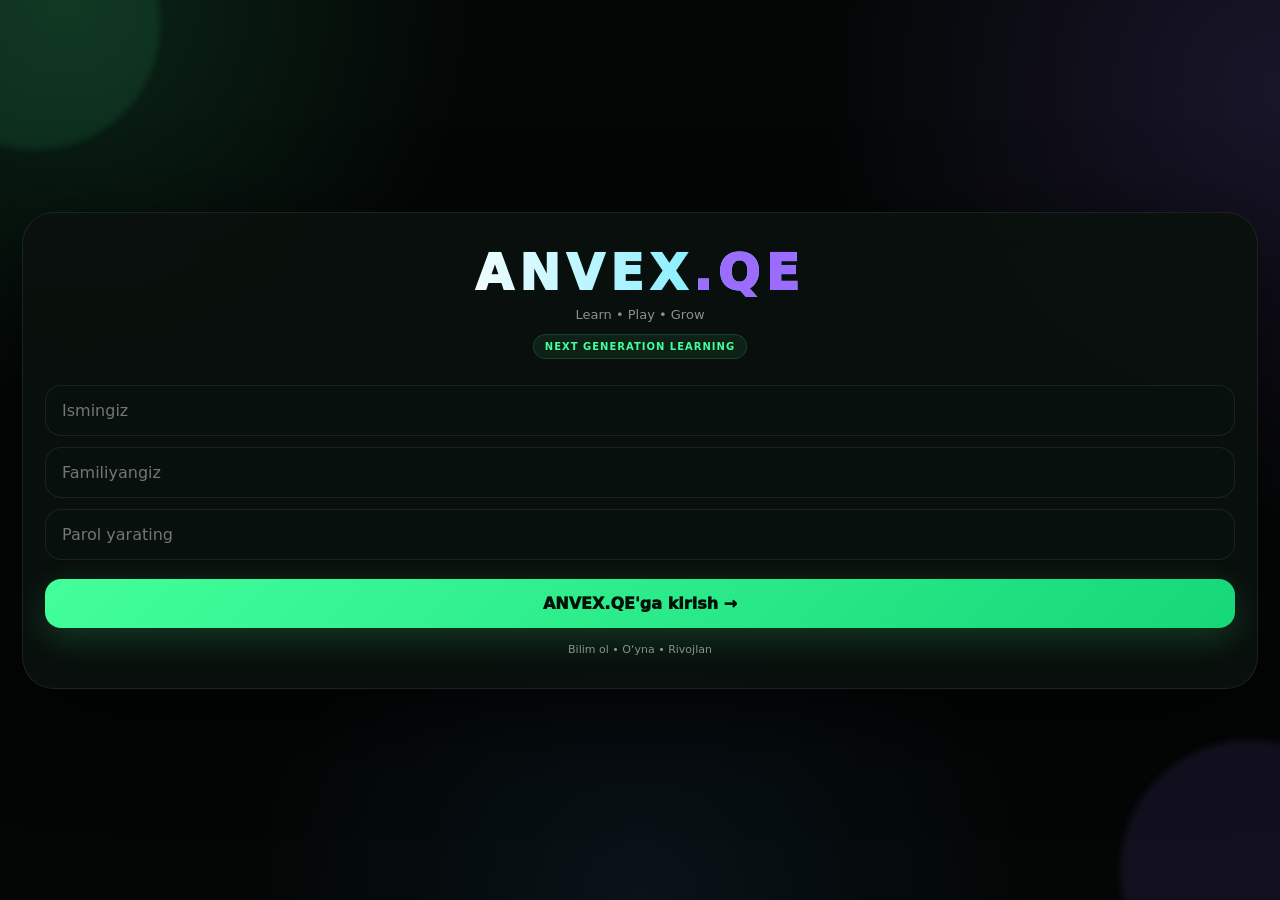
==== commit 480418ae: "Update print statement from 'Hello' to 'Goodbye'" ====
--- a/index.html
+++ b/index.html
@@ -1,1174 +1,376 @@
+
 <!DOCTYPE html>
 <html lang="uz">
 <head>
 <meta charset="UTF-8">
 <meta name="viewport" content="width=device-width,initial-scale=1.0">
-<meta name="theme-color" content="#06101d">
-<title>ANVEX FC — 2026</title>
+<meta name="theme-color" content="#050807">
+<title>ANVEX.QE — Learn • Play • Grow</title>
 
 <style>
 *{box-sizing:border-box;margin:0;padding:0}
 :root{
- --bg:#06101d;
- --card:#0d1b2d;
- --card2:#11243a;
- --text:#f5f8ff;
- --muted:#91a4bd;
- --blue:#2d8cff;
- --cyan:#19d3ff;
- --green:#20e38a;
- --purple:#9b5cff;
- --yellow:#ffd54a;
- --red:#ff5470;
-}
+--bg:#030605;--card:#0b1210;--card2:#101a16;
+--green:#42ff9b;--green2:#16d879;--blue:#4da6ff;
+--purple:#9b6cff;--yellow:#ffd84d;--red:#ff5f70;
+--cyan:#45e6ff;--text:#f4fff9;--muted:#84948c;
+--line:rgba(255,255,255,.08)
+}
+html{scroll-behavior:smooth}
 body{
- font-family:Inter,system-ui,Arial,sans-serif;
- background:
- radial-gradient(circle at 15% 0%,#153b67 0,transparent 34%),
- radial-gradient(circle at 100% 15%,#34195c 0,transparent 30%),
- var(--bg);
- color:var(--text);
- min-height:100vh;
- padding-bottom:90px;
-}
-button{font:inherit;border:0;cursor:pointer;color:inherit}
-.app{max-width:1100px;margin:auto;padding:16px}
-
-header{
- display:flex;
- align-items:center;
- justify-content:space-between;
- margin-bottom:18px;
-}
-.logo{
- font-size:28px;
- font-weight:950;
- letter-spacing:-1px;
-}
-.logo span{color:var(--cyan)}
-.iconbtn{
- width:46px;
- height:46px;
- border-radius:15px;
- background:#ffffff10;
- border:1px solid #ffffff15;
- font-size:20px;
-}
-
+font-family:Inter,system-ui,-apple-system,"Segoe UI",sans-serif;
+background:
+radial-gradient(circle at 5% 0%,rgba(66,255,155,.13),transparent 27%),
+radial-gradient(circle at 100% 10%,rgba(155,108,255,.15),transparent 30%),
+radial-gradient(circle at 50% 100%,rgba(77,166,255,.08),transparent 35%),
+var(--bg);
+color:var(--text);min-height:100vh;overflow-x:hidden
+}
+button,input{font:inherit}
+button{cursor:pointer}
+button:active{transform:scale(.96)}
+.app{max-width:540px;min-height:100vh;margin:auto;padding-bottom:105px}
+
+/* LOGIN */
+.login{
+min-height:100vh;display:flex;align-items:center;justify-content:center;
+padding:22px;position:relative;overflow:hidden
+}
+.login:before,.login:after{
+content:"";position:absolute;border-radius:50%;filter:blur(3px);pointer-events:none
+}
+.login:before{
+width:250px;height:250px;background:rgba(66,255,155,.09);
+top:-100px;left:-90px
+}
+.login:after{
+width:260px;height:260px;background:rgba(155,108,255,.10);
+right:-100px;bottom:-100px
+}
+.login-box{
+position:relative;width:100%;padding:32px 22px;border-radius:32px;
+border:1px solid var(--line);background:rgba(10,17,14,.91);
+backdrop-filter:blur(22px);box-shadow:0 30px 100px rgba(0,0,0,.65)
+}
+.logo{text-align:center;margin-bottom:26px}
+.logo h1{
+font-size:49px;letter-spacing:6px;font-weight:950;
+background:linear-gradient(90deg,var(--green),#fff,var(--cyan),var(--purple));
+-webkit-background-clip:text;color:transparent
+}
+.logo p{color:var(--muted);margin-top:5px;font-size:13px}
+.logo .tag{
+display:inline-block;margin-top:12px;padding:6px 11px;border-radius:30px;
+background:rgba(66,255,155,.08);border:1px solid rgba(66,255,155,.15);
+color:var(--green);font-size:10px;font-weight:900;letter-spacing:1px
+}
+.field{margin:11px 0}
+.field input,.search,.ai-input input{
+width:100%;padding:15px 16px;border:1px solid var(--line);
+border-radius:16px;outline:none;color:white;background:#08100d
+}
+.field input:focus,.search:focus,.ai-input input:focus{
+border-color:var(--green);box-shadow:0 0 0 3px rgba(66,255,155,.07)
+}
+.primary{
+border:0;border-radius:16px;padding:15px;color:#031008;
+background:linear-gradient(135deg,var(--green),var(--green2));
+font-weight:950;box-shadow:0 10px 35px rgba(66,255,155,.18)
+}
+.login .primary{width:100%;margin-top:8px}
+.small-note{text-align:center;color:var(--muted);font-size:11px;margin-top:15px}
+
+/* HEADER */
+.top{
+padding:19px 17px 9px;display:flex;justify-content:space-between;align-items:center
+}
+.brand{font-size:25px;font-weight:950;letter-spacing:2px}
+.brand span{color:var(--green)}
+.qe{color:var(--purple)!important}
+.avatar{
+width:43px;height:43px;border:1px solid rgba(255,255,255,.15);
+border-radius:50%;display:grid;place-items:center;
+background:linear-gradient(135deg,var(--green),var(--blue));
+color:#041008;font-weight:950
+}
+
+/* PAGE */
+.page{display:none;padding:8px 16px;animation:fade .28s ease}
+.page.active{display:block}
+@keyframes fade{from{opacity:0;transform:translateY(8px)}to{opacity:1;transform:none}}
+.greeting{margin:12px 0 17px}
+.greeting small{color:var(--muted)}
+.greeting h2{font-size:29px;margin-top:4px}
+
+/* HERO */
 .hero{
- position:relative;
- overflow:hidden;
- border:1px solid #ffffff15;
- border-radius:28px;
- padding:25px;
- background:linear-gradient(135deg,#102d4d,#111a32 60%,#2b1450);
- box-shadow:0 20px 70px #0006;
+position:relative;overflow:hidden;padding:23px;border-radius:27px;min-height:220px;
+background:
+radial-gradient(circle at 85% 5%,rgba(155,108,255,.32),transparent 35%),
+radial-gradient(circle at 100% 100%,rgba(66,255,155,.15),transparent 40%),
+linear-gradient(135deg,#10271b,#08110d);
+border:1px solid rgba(66,255,155,.14)
 }
 .hero:after{
- content:"⚡";
- position:absolute;
- right:15px;
- top:5px;
- font-size:110px;
- opacity:.07;
-}
-.eyebrow{
- color:var(--cyan);
- font-weight:900;
- font-size:12px;
- letter-spacing:2px;
-}
-.hero h1{
- font-size:35px;
- margin:9px 0;
-}
-.hero p{
- color:#b9c9dc;
- line-height:1.55;
- max-width:720px;
-}
-.actions{
- display:flex;
- gap:10px;
- flex-wrap:wrap;
- margin-top:18px;
-}
-.primary,.secondary{
- padding:12px 17px;
- border-radius:14px;
- font-weight:850;
-}
-.primary{
- background:linear-gradient(135deg,var(--blue),var(--purple));
-}
-.secondary{
- background:#ffffff10;
- border:1px solid #ffffff18;
-}
-
-.stats{
- display:grid;
- grid-template-columns:repeat(4,1fr);
- gap:12px;
- margin:15px 0;
-}
-.stat{
- background:#0d1b2ddd;
- border:1px solid #ffffff10;
- border-radius:19px;
- padding:17px;
-}
-.stat b{
- display:block;
- font-size:23px;
-}
-.stat span{
- color:var(--muted);
- font-size:11px;
-}
-
-.section{margin-top:25px}
-.sectionhead{
- display:flex;
- justify-content:space-between;
- align-items:center;
- margin-bottom:12px;
-}
-.sectionhead h2{font-size:20px}
-.sectionhead button{
- background:none;
- color:var(--cyan);
- font-weight:850;
-}
-
-.grid{
- display:grid;
- grid-template-columns:repeat(3,1fr);
- gap:13px;
-}
+content:"✦";position:absolute;right:20px;bottom:4px;
+font-size:100px;color:rgba(255,255,255,.035);transform:rotate(15deg)
+}
+.badge{
+display:inline-block;padding:6px 10px;border-radius:30px;
+background:rgba(66,255,155,.1);color:var(--green);
+font-size:10px;font-weight:900;letter-spacing:.7px
+}
+.hero h2{font-size:28px;margin:12px 0 7px;max-width:370px}
+.hero p{color:#b9c8c1;line-height:1.5;max-width:370px;font-size:13px}
+.hero .primary{margin-top:16px;padding:11px 17px}
+
+/* XP */
+.xp-card{
+margin-top:14px;padding:17px;border:1px solid var(--line);
+background:linear-gradient(145deg,var(--card),#07100c);border-radius:22px
+}
+.row{display:flex;justify-content:space-between;align-items:center}
+.level{font-weight:950}
+.xp{color:var(--green);font-size:13px;font-weight:800}
+.progress{
+width:100%;height:9px;margin-top:11px;border-radius:20px;
+background:#202a25;overflow:hidden
+}
+.progress span{
+display:block;height:100%;width:0;border-radius:20px;
+background:linear-gradient(90deg,var(--green),var(--blue),var(--purple));
+transition:.55s
+}
+
+/* SECTION */
+.section-title{
+display:flex;justify-content:space-between;align-items:center;margin:23px 0 12px
+}
+.section-title h3{font-size:19px}
+.section-title span{color:var(--green);font-size:11px;font-weight:800}
+
+/* CARDS */
+.grid{display:grid;grid-template-columns:1fr 1fr;gap:10px}
 .card{
- background:#0d1b2ddd;
- border:1px solid #ffffff10;
- border-radius:20px;
- padding:17px;
-}
-.tile{
- min-height:155px;
- position:relative;
- overflow:hidden;
- transition:.2s;
-}
-.tile:hover{
- transform:translateY(-3px);
- border-color:#ffffff28;
-}
-.emoji{font-size:35px}
-.tile h3{margin:10px 0 5px}
-.tile p{
- font-size:13px;
- color:var(--muted);
- line-height:1.45;
-}
-.tag{
- display:inline-block;
- margin-top:12px;
- padding:6px 9px;
- border-radius:9px;
- background:#ffffff0d;
- color:#bcd0e8;
- font-size:10px;
- font-weight:800;
-}
-
-.challenge{
- display:grid;
- grid-template-columns:1fr auto;
- gap:15px;
- align-items:center;
-}
-.challenge p{
- color:var(--muted);
- margin-top:5px;
-}
-.xp{
- color:var(--yellow);
- font-weight:900;
-}
-.progress{
- height:9px;
- background:#ffffff0d;
- border-radius:20px;
- overflow:hidden;
- margin:10px 0;
-}
-.bar{
- height:100%;
- width:68%;
- border-radius:20px;
- background:linear-gradient(90deg,var(--cyan),var(--purple));
-}
-.reward{
- padding:12px 16px;
- border-radius:14px;
- background:#ffd54a18;
- color:var(--yellow);
- font-weight:900;
-}
-
-.video{
- display:flex;
- gap:13px;
- align-items:center;
-}
-.thumb{
- width:105px;
- height:75px;
- border-radius:14px;
- background:linear-gradient(135deg,#173f70,#59268e);
- display:grid;
- place-items:center;
- font-size:28px;
- flex:none;
-}
-.video small,.video p{color:var(--muted)}
-
-.list{
- display:grid;
- gap:10px;
-}
-.list button{
- width:100%;
- text-align:left;
- background:#ffffff08;
- padding:14px;
- border-radius:15px;
-}
-.list button b{display:block}
-.list button small{color:var(--muted)}
-
-.hidden{display:none}
-
-.nav{
- position:fixed;
- bottom:0;
- left:0;
- right:0;
- background:#07111fee;
- backdrop-filter:blur(18px);
- border-top:1px solid #ffffff12;
- z-index:20;
-}
-.navin{
- max-width:700px;
- margin:auto;
- display:grid;
- grid-template-columns:repeat(5,1fr);
- padding:9px 10px 10px;
-}
-.nav button{
- background:none;
- color:#72859e;
- font-size:11px;
- font-weight:850;
-}
-.nav button span{
- display:block;
- font-size:21px;
- margin-bottom:2px;
-}
-.nav button.active{color:#fff}
-
+padding:17px;border-radius:20px;border:1px solid var(--line);
+background:linear-gradient(145deg,var(--card),#07100d);
+transition:.2s;position:relative;overflow:hidden
+}
+.card:hover{border-color:rgba(66,255,155,.22);transform:translateY(-2px)}
+.icon{font-size:27px;margin-bottom:12px}
+.card h4{font-size:15px}
+.card p{color:var(--muted);font-size:12px;margin-top:5px;line-height:1.4}
+
+/* LIST */
+.list{display:grid;gap:9px}
+.list-item{
+display:flex;align-items:center;gap:13px;padding:14px;border-radius:18px;
+background:var(--card);border:1px solid var(--line);transition:.2s
+}
+.list-item.done{opacity:.55;border-color:rgba(66,255,155,.25)}
+.list-item.done .arrow{color:var(--green)}
+.list-icon{
+width:43px;height:43px;display:grid;place-items:center;border-radius:14px;
+background:#17231e;font-size:20px;flex-shrink:0
+}
+.list-main{flex:1}
+.list-main strong{display:block;font-size:14px}
+.list-main small{color:var(--muted)}
+.arrow{color:var(--green);font-size:22px}
+
+/* LEARN */
+.search{margin-bottom:12px}
+.category{
+padding:17px;border-radius:21px;border:1px solid var(--line);margin-bottom:10px;
+background:linear-gradient(135deg,#0d1713,#090f0d)
+}
+.category-head{display:flex;gap:12px;align-items:center}
+.category-icon{
+width:46px;height:46px;display:grid;place-items:center;border-radius:14px;
+background:#15241d;font-size:23px;flex-shrink:0
+}
+.category h3{font-size:16px}
+.category p{color:var(--muted);font-size:12px;margin-top:3px}
+.play{
+margin-top:12px;padding:9px 14px;border:0;border-radius:11px;
+background:white;color:#08100c;font-weight:850
+}
+
+/* GAME */
+.game{min-height:165px}
+.game:nth-child(1){background:linear-gradient(135deg,#11281c,#0b1511)}
+.game:nth-child(2){background:linear-gradient(135deg,#17132c,#0d101c)}
+.game:nth-child(3){background:linear-gradient(135deg,#241c0d,#11100b)}
+.game:nth-child(4){background:linear-gradient(135deg,#101f2e,#0a1117)}
+
+/* AI */
+.ai-box{min-height:510px;display:flex;flex-direction:column}
+.ai-messages{flex:1;overflow:auto;padding-bottom:10px}
+.message{
+max-width:88%;padding:12px 14px;border-radius:16px;margin-bottom:9px;
+font-size:13px;line-height:1.45
+}
+.ai-message{background:#13221b;border:1px solid var(--line)}
+.user-message{margin-left:auto;background:#18352a}
+.ai-input{display:flex;gap:7px;margin-top:10px}
+.ai-input input{flex:1}
+.ai-input button{
+width:49px;border:0;border-radius:14px;background:var(--green);font-weight:950
+}
+
+/* PROFILE */
+.profile-head{text-align:center;padding:15px 0 23px}
+.big-avatar{
+width:88px;height:88px;border-radius:28px;display:grid;place-items:center;
+margin:auto;background:linear-gradient(135deg,var(--green),var(--blue));
+color:#06100a;font-size:29px;font-weight:950
+}
+.profile-head h2{margin-top:12px}
+.profile-head p{color:var(--muted);margin-top:3px}
+.stats{display:grid;grid-template-columns:repeat(3,1fr);gap:9px}
+.stat{text-align:center;padding:15px 5px;background:var(--card);border:1px solid var(--line);border-radius:17px}
+.stat strong{display:block;font-size:20px}
+.stat small{color:var(--muted);font-size:10px}
+
+/* REWARDS */
+.achievement.locked{opacity:.45}
+.medal{
+font-size:43px;margin-bottom:7px
+}
+
+/* MODAL */
 .modal{
- position:fixed;
- inset:0;
- background:#000a;
- display:none;
- align-items:center;
- justify-content:center;
- padding:18px;
- z-index:50;
-}
-.modal.open{display:flex}
-.modalbox{
- width:min(520px,100%);
- background:#0b192a;
- border:1px solid #ffffff18;
- border-radius:25px;
- padding:22px;
-}
-.modalbox input{
- width:100%;
- padding:13px;
- margin:8px 0 14px;
- border-radius:13px;
- border:1px solid #ffffff18;
- background:#ffffff08;
- color:#fff;
-}
+position:fixed;inset:0;z-index:50;display:none;align-items:flex-end;
+justify-content:center;background:rgba(0,0,0,.75);backdrop-filter:blur(9px)
+}
+.modal.show{display:flex}
+.modal-box{
+width:min(540px,100%);max-height:90vh;overflow:auto;padding:22px;
+border-radius:28px 28px 0 0;background:#0a120f;border:1px solid var(--line)
+}
+.modal-top{display:flex;justify-content:space-between;align-items:center;margin-bottom:18px}
 .close{
- float:right;
- background:#ffffff10;
- padding:7px 10px;
- border-radius:10px;
-}
-
+width:35px;height:35px;border:0;border-radius:50%;background:#1b2420;color:white
+}
+.question{font-size:21px;font-weight:900;line-height:1.35;margin-bottom:17px}
+.answers{display:grid;gap:10px}
+.answer{
+padding:14px;text-align:left;border:1px solid var(--line);
+border-radius:15px;background:#101a16;color:white
+}
+.answer:hover{border-color:var(--green)}
+.result{text-align:center;padding:20px 5px}
+.result .big{font-size:60px}
+
+/* BOTTOM */
+.bottom-nav{
+position:fixed;z-index:20;bottom:9px;left:50%;transform:translateX(-50%);
+width:min(500px,calc(100% - 18px));padding:8px;border:1px solid rgba(255,255,255,.09);
+background:rgba(8,14,11,.93);backdrop-filter:blur(20px);border-radius:23px;
+display:grid;grid-template-columns:repeat(5,1fr);box-shadow:0 15px 50px rgba(0,0,0,.6)
+}
+.nav-btn{
+border:0;background:transparent;color:#718078;padding:8px 3px;border-radius:16px;
+font-size:10px
+}
+.nav-btn div{font-size:20px;margin-bottom:3px}
+.nav-btn.active{color:var(--green);background:rgba(66,255,155,.08)}
+
+/* TOAST */
 .toast{
- position:fixed;
- top:18px;
- left:50%;
- transform:translateX(-50%) translateY(-100px);
- background:#152b45;
- border:1px solid #ffffff20;
- padding:12px 17px;
- border-radius:14px;
- z-index:100;
- transition:.3s;
-}
-.toast.show{
- transform:translateX(-50%) translateY(0);
-}
-
-@media(max-width:760px){
- .app{padding:13px}
- .stats{grid-template-columns:repeat(2,1fr)}
- .grid{grid-template-columns:repeat(2,1fr)}
- .hero h1{font-size:28px}
- .tile{min-height:145px}
-}
-@media(max-width:450px){
- .grid{grid-template-columns:1fr}
- .challenge{grid-template-columns:1fr}
- .logo{font-size:23px}
+position:fixed;z-index:100;top:20px;left:50%;
+transform:translateX(-50%) translateY(-120px);
+background:#eafff3;color:#06120a;padding:12px 17px;border-radius:14px;
+font-size:13px;font-weight:900;transition:.3s;box-shadow:0 10px 35px #000
+}
+.toast.show{transform:translateX(-50%) translateY(0)}
+.creator{text-align:center;color:#52625a;font-size:10px;margin:30px 0 5px}
+
+.streak-box{
+display:flex;align-items:center;justify-content:space-between;
+padding:15px 17px;border-radius:20px;background:linear-gradient(135deg,#24150e,#10100b);
+border:1px solid rgba(255,216,77,.13);margin-top:12px
+}
+.streak-box strong{color:var(--yellow);font-size:20px}
+
+@media(max-width:370px){
+.hero h2{font-size:24px}.brand{font-size:21px}.grid{gap:8px}
 }
 </style>
 </head>
 
 <body>
 
-<div class="app">
-
-<header>
- <div class="logo">ANVEX <span>FC</span></div>
- <button class="iconbtn" onclick="showTab('profile')">👤</button>
+<!-- LOGIN -->
+<section id="loginScreen" class="login">
+<div class="login-box">
+<div class="logo">
+<h1>ANVEX<span class="qe">.QE</span></h1>
+<p>Learn • Play • Grow</p>
+<div class="tag">NEXT GENERATION LEARNING</div>
+</div>
+
+<div class="field"><input id="nameInput" placeholder="Ismingiz"></div>
+<div class="field"><input id="surnameInput" placeholder="Familiyangiz"></div>
+<div class="field"><input id="passwordInput" type="password" placeholder="Parol yarating"></div>
+
+<button class="primary" onclick="register()">ANVEX.QE'ga kirish →</button>
+
+<div class="small-note">
+Bilim ol • O‘yna • Rivojlan
+</div>
+</div>
+</section>
+
+<!-- APP -->
+<main id="app" class="app" style="display:none">
+
+<header class="top">
+<div class="brand">ANVEX<span>.QE</span></div>
+<button class="avatar" onclick="showPage('profile')">
+<span id="avatarLetter">A</span>
+</button>
 </header>
 
-<main>
-
 <!-- HOME -->
-<section id="home">
+<section id="home" class="page active">
+
+<div class="greeting">
+<small>Yana xush kelibsiz 👋</small>
+<h2>Salom, <span id="userName">Do‘st</span>!</h2>
+</div>
 
 <div class="hero">
- <div class="eyebrow">ANVEX FC • 2026</div>
-
- <h1>O‘rgan. Harakat qil. O‘yna. 🚀</h1>
-
- <p>
- Yoshlar uchun sport, bilim, video darslar va o‘yinlarni
- bitta zamonaviy platformada birlashtiradigan yangi avlod
- platformasi.
- </p>
-
- <div class="actions">
-  <button class="primary" onclick="showTab('sport')">
-   Sportni boshlash →
-  </button>
-
-  <button class="secondary" onclick="showTab('learn')">
-   Bilim olish 📚
-  </button>
- </div>
-</div>
-
-<div class="stats">
-
- <div class="stat">
-  <b id="xp">680</b>
-  <span>XP POINTS</span>
- </div>
-
- <div class="stat">
-  <b id="level">7</b>
-  <span>LEVEL</span>
- </div>
-
- <div class="stat">
-  <b>12 🔥</b>
-  <span>STREAK</span>
- </div>
-
- <div class="stat">
-  <b id="done">18</b>
-  <span>MISSIONS</span>
- </div>
-
-</div>
-
-<div class="section">
-
- <div class="sectionhead">
-  <h2>Bugungi Challenge ⚡</h2>
-  <span class="xp">+50 XP</span>
- </div>
-
- <div class="card challenge">
-
-  <div>
-   <h3>20 daqiqa faol bo‘l</h3>
-
-   <p>
-    Yurish, yugurish yoki yengil mashqlarni bajaring.
-   </p>
-
-   <div class="progress">
-    <div class="bar" style="width:65%"></div>
-   </div>
-
-   <small style="color:var(--muted)">
-    13 / 20 daqiqa
-   </small>
-  </div>
-
-  <button class="reward" onclick="completeChallenge()">
-   +50 XP
-  </button>
-
- </div>
-</div>
-
-<div class="section">
-
- <div class="sectionhead">
-  <h2>Tezkor bo‘limlar</h2>
- </div>
-
- <div class="grid">
-
-  <div class="card tile" onclick="showTab('sport')">
-   <div class="emoji">🏃</div>
-   <h3>Sport</h3>
-   <p>
-    Athletics, weightlifting, workout va kuch yo‘nalishlari.
-   </p>
-   <span class="tag">TRAIN</span>
-  </div>
-
-  <div class="card tile" onclick="showTab('learn')">
-   <div class="emoji">🧠</div>
-   <h3>Learn</h3>
-   <p>
-    IT, English, bilim va foydali mini-darslar.
-   </p>
-   <span class="tag">LEARN</span>
-  </div>
-
-  <div class="card tile" onclick="showTab('games')">
-   <div class="emoji">🎮</div>
-   <h3>Games</h3>
-   <p>
-    Bilimingizni o‘yinlar va quizlar orqali sinang.
-   </p>
-   <span class="tag">PLAY</span>
-  </div>
-
- </div>
-</div>
-
-</section>
-
-
-<!-- SPORT -->
-<section id="sport" class="hidden">
-
-<div class="sectionhead">
- <h2>🏆 Sport Hub</h2>
- <button onclick="showTab('home')">Home</button>
+<span class="badge">⚡ DAILY MISSION</span>
+<h2>Bugun o‘zingni rivojlantir.</h2>
+<p>Bitta bilim ol, challenge bajar, XP yig‘ va yangi Level och.</p>
+<button class="primary" onclick="openQuiz()">Challenge boshlash</button>
+</div>
+
+<div class="xp-card">
+<div class="row">
+<span class="level">LEVEL <span id="level">1</span></span>
+<span class="xp"><span id="xp">0</span> XP</span>
+</div>
+<div class="progress"><span id="xpBar"></span></div>
+</div>
+
+<div class="streak-box">
+<div>
+<small style="color:var(--muted)">🔥 DAILY STREAK</small>
+<h3><span id="streak">1</span> kun</h3>
+</div>
+<strong>🔥</strong>
+</div>
+
+<div class="section-title">
+<h3>Bugungi yo‘nalishlar</h3>
+<span>EXPLORE</span>
 </div>
 
 <div class="grid">
-
- <div class="card tile" onclick="startSport('Yengil atletika')">
-  <div class="emoji">🏃‍♂️</div>
-  <h3>Yengil atletika</h3>
-  <p>
-   Yugurish, sakrash va uloqtirish yo‘nalishlari.
-  </p>
-  <span class="tag">ATHLETICS</span>
- </div>
-
- <div class="card tile" onclick="startSport('Og‘ir atletika')">
-  <div class="emoji">🏋️</div>
-  <h3>Og‘ir atletika</h3>
-  <p>
-   Kuch, texnika va xavfsiz mashg‘ulot asoslari.
-  </p>
-  <span class="tag">STRENGTH</span>
- </div>
-
- <div class="card tile" onclick="startSport('Workout')">
-  <div class="emoji">💪</div>
-  <h3>Workout</h3>
-  <p>
-   Uy va zal uchun umumiy mashg‘ulotlar.
-  </p>
-  <span class="tag">FITNESS</span>
- </div>
-
- <div class="card tile" onclick="startSport('Yadro uloqtirish')">
-  <div class="emoji">🥇</div>
-  <h3>Yadro uloqtirish</h3>
-  <p>
-   Texnika, tayyorgarlik va natijalarni kuzatish.
-  </p>
-  <span class="tag">THROWING</span>
- </div>
-
- <div class="card tile" onclick="startSport('Bosqon uloqtirish')">
-  <div class="emoji">🔨</div>
-  <h3>Bosqon uloqtirish</h3>
-  <p>
-   Uloqtirish sporti bo‘yicha bosqichma-bosqich darslar.
-  </p>
-  <span class="tag">THROWING</span>
- </div>
-
- <div class="card tile" onclick="startSport('Gym')">
-  <div class="emoji">🏟️</div>
-  <h3>Zal</h3>
-  <p>
-   Mashg‘ulotlarni rejalashtirish va progress.
-  </p>
-  <span class="tag">GYM</span>
- </div>
-
-</div>
-
-<div class="section">
-
-<div class="sectionhead">
- <h2>🎬 Sport video darslari</h2>
-</div>
-
-<div class="list">
-
-<button onclick="lesson('Uloqtirish texnikasi')">
- <b>▶️ Uloqtirish texnikasi</b>
- <small>
-  Texnika asoslarini o‘rganish • 12 min
- </small>
-</button>
-
-<button onclick="lesson('Qizish va tayyorgarlik')">
- <b>▶️ Qizish va tayyorgarlik</b>
- <small>
-  Mashg‘ulotdan oldingi umumiy tayyorgarlik • 8 min
- </small>
-</button>
-
-<button onclick="lesson('Kuch mashg‘uloti asoslari')">
- <b>▶️ Kuch mashg‘uloti asoslari</b>
- <small>
-  To‘g‘ri texnika va xavfsizlik • 15 min
- </small>
-</button>
-
-</div>
-</div>
-
-</section>
-
-
-<!-- LEARN -->
-<section id="learn" class="hidden">
-
-<div class="sectionhead">
- <h2>🧠 Learn Hub</h2>
- <button onclick="showTab('home')">Home</button>
-</div>
-
-<div class="grid">
-
- <div class="card tile" onclick="lesson('English Sprint')">
-  <div class="emoji">🇬🇧</div>
-  <h3>English</h3>
-  <p>
-   Har kuni vocabulary va speaking mashqlari.
-  </p>
-  <span class="tag">12 LESSONS</span>
- </div>
-
- <div class="card tile" onclick="lesson('IT Start')">
-  <div class="emoji">💻</div>
-  <h3>IT Start</h3>
-  <p>
-   Kompyuter, web va dasturlash asoslariga kirish.
-  </p>
-  <span class="tag">8 LESSONS</span>
- </div>
-
- <div class="card tile" onclick="lesson('Cyber Basics')">
-  <div class="emoji">🛡️</div>
-  <h3>Cyber Basics</h3>
-  <p>
-   Internet xavfsizligi va raqamli savodxonlik.
-  </p>
-  <span class="tag">10 LESSONS</span>
- </div>
-
- <div class="card tile" onclick="lesson('Business')">
-  <div class="emoji">📈</div>
-  <h3>Business</h3>
-  <p>
-   G‘oya, jamoa va kichik loyiha asoslari.
-  </p>
-  <span class="tag">6 LESSONS</span>
- </div>
-
- <div class="card tile" onclick="lesson('Huquq asoslari')">
-  <div class="emoji">⚖️</div>
-  <h3>Huquq</h3>
-  <p>
-   Kundalik hayotda kerak bo‘ladigan asosiy tushunchalar.
-  </p>
-  <span class="tag">7 LESSONS</span>
- </div>
-
- <div class="card tile" onclick="lesson('AI Basics')">
-  <div class="emoji">🤖</div>
-  <h3>AI Basics</h3>
-  <p>
-   Sun’iy intellekt va undan foydali foydalanish.
-  </p>
-  <span class="tag">9 LESSONS</span>
- </div>
-
-</div>
-
-</section>
-
-
-<!-- GAMES -->
-<section id="games" class="hidden">
-
-<div class="sectionhead">
- <h2>🎮 Games Arena</h2>
- <button onclick="showTab('home')">Home</button>
-</div>
-
-<div class="grid">
-
- <div class="card tile" onclick="quiz()">
-  <div class="emoji">🧩</div>
-  <h3>Quick Quiz</h3>
-  <p>
-   Savollarga javob berib XP yig‘ing.
-  </p>
-  <span class="tag">+30 XP</span>
- </div>
-
- <div class="card tile" onclick="memoryGame()">
-  <div class="emoji">🧠</div>
-  <h3>Memory</h3>
-  <p>
-   Belgilarni eslab qolish challenge.
-  </p>
-  <span class="tag">+20 XP</span>
- </div>
-
- <div class="card tile" onclick="reaction()">
-  <div class="emoji">⚡</div>
-  <h3>Reaction</h3>
-  <p>
-   Tezlik va diqqatni sinab ko‘ring.
-  </p>
-  <span class="tag">+25 XP</span>
- </div>
-
-</div>
-
-<div class="card" style="margin-top:15px">
-
-<h3>🏅 Bugungi reyting</h3>
-
-<div class="list" style="margin-top:10px">
-
-<button>
- <b>🥇 ANVEX Player</b>
- <small>1,240 XP</small>
-</button>
-
-<button>
- <b>🥈 Smart Runner</b>
- <small>1,080 XP</small>
-</button>
-
-<button>
- <b>🥉 Knowledge Pro</b>
- <small>960 XP</small>
-</button>
-
-</div>
-
-</div>
-
-</section>
-
-
-<!-- PROFILE -->
-<section id="profile" class="hidden">
-
-<div class="sectionhead">
- <h2>👤 Profile</h2>
- <button onclick="editProfile()">Edit</button>
-</div>
-
-<div class="card">
-
-<h2 id="profileName">ANVEX Player</h2>
-
-<p style="color:var(--muted);margin-top:5px">
- Level <span id="profileLevel">7</span>
- •
- <span id="profileXP">680</span> XP
-</p>
-
-<div class="progress">
- <div class="bar" id="profileBar" style="width:68%"></div>
-</div>
-
-</div>
-
-<div class="section grid">
-
- <div class="card tile">
-  <div class="emoji">🥉</div>
-  <h3>Bronze</h3>
-  <p>1 hafta faoliyat</p>
- </div>
-
- <div class="card tile">
-  <div class="emoji">🥈</div>
-  <h3>Silver</h3>
-  <p>1 oy faoliyat</p>
- </div>
-
- <div class="card tile">
-  <div class="emoji">🥇</div>
-  <h3>Gold</h3>
-  <p>6 oy faoliyat</p>
- </div>
-
- <div class="card tile">
-  <div class="emoji">💎</div>
-  <h3>Elite</h3>
-  <p>1 yil + certificate</p>
- </div>
-
-</div>
-
-</section>
-
-</main>
-</div>
-
-
-<!-- BOTTOM NAV -->
-<nav class="nav">
-
-<div class="navin">
-
-<button class="active" data-tab="home"
- onclick="showTab('home')">
- <span>⌂</span>
- Home
-</button>
-
-<button data-tab="sport"
- onclick="showTab('sport')">
- <span>🏃</span>
- Sport
-</button>
-
-<button data-tab="learn"
- onclick="showTab('learn')">
- <span>📚</span>
- Learn
-</button>
-
-<button data-tab="games"
- onclick="showTab('games')">
- <span>🎮</span>
- Games
-</button>
-
-<button data-tab="profile"
- onclick="showTab('profile')">
- <span>👤</span>
- Profile
-</button>
-
-</div>
-</nav>
-
-
-<!-- MODAL -->
-<div class="modal" id="modal">
-
-<div class="modalbox">
-
-<button class="close" onclick="closeModal()">✕</button>
-
-<div id="modalContent"></div>
-
-</div>
-</div>
-
-
-<div class="toast" id="toast"></div>
-
-
-<script>
-
-let state =
- JSON.parse(localStorage.getItem("anvex_state") || "null")
- ||
- {
-  name:"ANVEX Player",
-  xp:680,
-  done:18,
-  challenge:false
- };
-
-
-function save(){
- localStorage.setItem(
-  "anvex_state",
-  JSON.stringify(state)
- );
-}
-
-
-function getLevel(){
- return Math.floor(state.xp/100)+1;
-}
-
-
-function refresh(){
-
- document.getElementById("xp").textContent =
-  state.xp;
-
- document.getElementById("level").textContent =
-  getLevel();
-
- document.getElementById("done").textContent =
-  state.done;
-
- document.getElementById("profileName").textContent =
-  state.name;
-
- document.getElementById("profileLevel").textContent =
-  getLevel();
-
- document.getElementById("profileXP").textContent =
-  state.xp;
-
- let percent=state.xp%100;
-
- if(percent===0)percent=100;
-
- document.getElementById("profileBar").style.width =
-  percent+"%";
-}
-
-
-function toast(text){
-
- let e=document.getElementById("toast");
-
- e.textContent=text;
-
- e.classList.add("show");
-
- setTimeout(
-  ()=>e.classList.remove("show"),
-  2200
- );
-}
-
-
-function showTab(tab){
-
- document.querySelectorAll("main>section")
- .forEach(
-  s=>s.classList.add("hidden")
- );
-
- document.getElementById(tab)
- .classList.remove("hidden");
-
- document.querySelectorAll(".nav button")
- .forEach(
-  b=>b.classList.toggle(
-   "active",
-   b.dataset.tab===tab
-  )
- );
-
- window.scrollTo({
-  top:0,
-  behavior:"smooth"
- });
-
- refresh();
-}
-
-
-function completeChallenge(){
-
- if(state.challenge){
-
-  toast("Challenge allaqachon bajarilgan ✅");
-
-  return;
- }
-
- state.xp+=50;
- state.done++;
- state.challenge=true;
-
- save();
- refresh();
-
- toast("+50 XP! Challenge bajarildi 🔥");
-}
-
-
-function openModal(html){
-
- document.getElementById("modalContent")
- .innerHTML=html;
-
- document.getElementById("modal")
- .classList.add("open");
-}
-
-
-function closeModal(){
-
- document.getElementById("modal")
- .classList.remove("open");
-
-}
-
-
-function startSport(name){
-
- openModal(`
-
- <h2>🏆 ${name}</h2>
-
- <p style="
- color:#91a4bd;
- margin:12px 0 18px;
- line-height:1.5;
- ">
- Bu yo‘nalish uchun mashg‘ulotlar,
- darslar va progress tizimi tayyorlanadi.
- </p>
-
- <button
- class="primary"
- onclick="addXP();closeModal()">
-
- Mashg‘ulotni boshlash +20 XP
-
- </button>
-
- `);
-
-}
-
-
-function lesson(name){
-
- openModal(`
-
- <h2>🎬 ${name}</h2>
-
- <p style="
- color:#91a4bd;
- margin:12px 0;
- line-height:1.5;
- ">
-
- Video dars oynasi.
- Keyinchalik bu joyga tanlangan
- video dars manbalari ulanadi.
-
- </p>
-
- <button
- class="primary"
- onclick="addXP();closeModal()">
-
- Darsni boshlash +10 XP
-
- </button>
-
- `);
-
-}
-
-
-function addXP(){
-
- state.xp+=10;
-
- save();
- refresh();
-
- toast("+10 XP olindi ⚡");
-}
-
-
-function quiz(){
-
- let answer=
- prompt(
-  "Savol: 5 + 7 nechaga teng?"
- );
-
- if(answer===null)return;
-
- if(answer.trim()==="12"){
-
-  state.xp+=30;
-
-  toast("To‘g‘ri! +30 XP 🧠");
-
- }else{
-
-  toast("Keyingi safar albatta 💪");
-
- }
-
- save();
- refresh();
-}
-
-
-function memoryGame(){
-
- openModal(`
-
- <h2>🧠 Memory Challenge</h2>
-
- <p style="
- margin:12px 0;
- color:#91a4bd;
- ">
-
- Belgilarni eslab qoling:
-
- </p>
-
- <h1 style="
- text-align:center;
- margin:22px;
- ">
-
- 🏃 ⚡ 🏆
-
- </h1>
-
- <button
- class="primary"
- onclick="addXP();closeModal()">
-
- Esladim +20 XP
-
- </button>
-
- `);
-
-}
-
-
-function reaction(){
-
- openModal(`
-
- <h2>⚡ Reaction</h2>
-
- <p style="
- color:#91a4bd;
- margin:12px 0;
- ">
-
- Tugmani imkon qadar tez bosing.
-
- </p>
-
- <button
- class="primary"
- onclick="addXP();closeModal()">
-
- ⚡ BOSISH
-
- </button>
-
- `);
-
-}
-
-
-function editProfile(){
-
- openModal(`
-
- <h2>✏️ Profil</h2>
-
- <input
-  id="nameInput"
-  value="${state.name}"
-  placeholder="Ismingiz"
- >
-
- <button
-  class="primary"
-  onclick="saveProfile()">
-
- Saqlash
-
- </button>
-
- `);
-
-}
-
-
-function saveProfile(){
-
- let name=
- document.getElementById("nameInput")
- .value.trim();
-
- if(name){
-  state.name=name;
- }
-
- save();
-
- closeModal();
- refresh();
-
- toast("Profil saqlandi ✅");
-}
-
-
-refresh();
-
-</script>
-
-</body>
-</html>
+<div class="card" onclick="showPage('learn')">
+<div class="icon">📚</div><h4>Learn</h4><p>Yangi bilimlarni o‘rganing</p>
+</div>
+<div class="card" onclick="showPage('games')">
+<div class="icon">🎮</div><h4>Games</h4><p>O
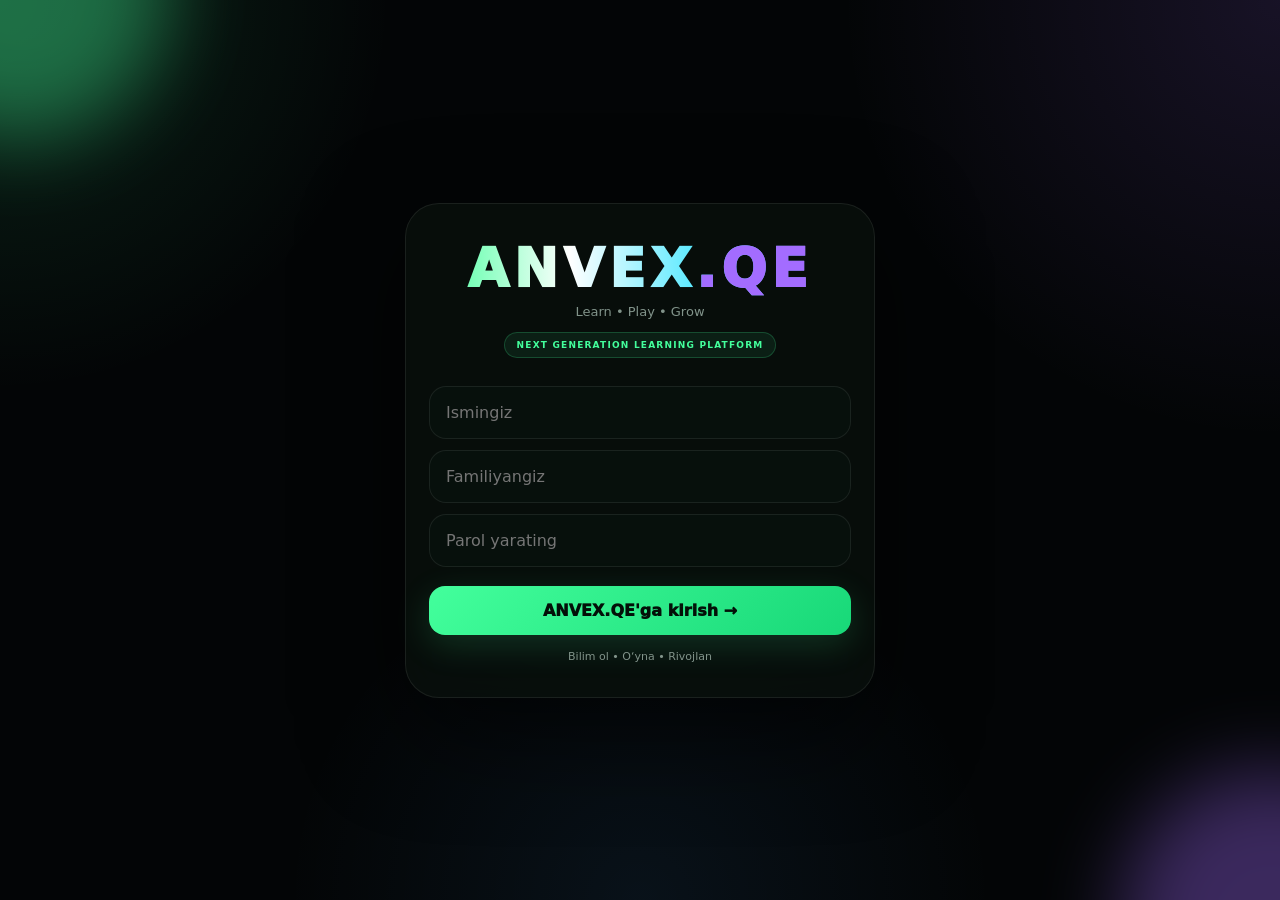
==== commit 4ceba785: "Update print statement from 'Hello' to 'Goodbye'" ====
--- a/index.html
+++ b/index.html
@@ -3,336 +3,1075 @@
 <html lang="uz">
 <head>
 <meta charset="UTF-8">
-<meta name="viewport" content="width=device-width,initial-scale=1.0">
-<meta name="theme-color" content="#050807">
+<meta name="viewport" content="width=device-width, initial-scale=1.0">
+<meta name="theme-color" content="#050708">
 <title>ANVEX.QE — Learn • Play • Grow</title>
 
 <style>
 *{box-sizing:border-box;margin:0;padding:0}
+
 :root{
---bg:#030605;--card:#0b1210;--card2:#101a16;
---green:#42ff9b;--green2:#16d879;--blue:#4da6ff;
---purple:#9b6cff;--yellow:#ffd84d;--red:#ff5f70;
---cyan:#45e6ff;--text:#f4fff9;--muted:#84948c;
---line:rgba(255,255,255,.08)
-}
+  --bg:#030506;
+  --bg2:#07100c;
+  --card:#0b1410;
+  --card2:#101c17;
+  --green:#43ff9c;
+  --green2:#18d878;
+  --blue:#4ca7ff;
+  --purple:#a36cff;
+  --cyan:#48e7ff;
+  --yellow:#ffd84d;
+  --red:#ff5f70;
+  --orange:#ff9d4d;
+  --text:#f3fff8;
+  --muted:#81938a;
+  --line:rgba(255,255,255,.08);
+}
+
 html{scroll-behavior:smooth}
+
 body{
-font-family:Inter,system-ui,-apple-system,"Segoe UI",sans-serif;
-background:
-radial-gradient(circle at 5% 0%,rgba(66,255,155,.13),transparent 27%),
-radial-gradient(circle at 100% 10%,rgba(155,108,255,.15),transparent 30%),
-radial-gradient(circle at 50% 100%,rgba(77,166,255,.08),transparent 35%),
-var(--bg);
-color:var(--text);min-height:100vh;overflow-x:hidden
-}
-button,input{font:inherit}
-button{cursor:pointer}
-button:active{transform:scale(.96)}
-.app{max-width:540px;min-height:100vh;margin:auto;padding-bottom:105px}
-
-/* LOGIN */
+  font-family:Inter,system-ui,-apple-system,"Segoe UI",sans-serif;
+  background:
+    radial-gradient(circle at 0% 0%,rgba(67,255,156,.12),transparent 25%),
+    radial-gradient(circle at 100% 0%,rgba(163,108,255,.13),transparent 28%),
+    radial-gradient(circle at 50% 100%,rgba(76,167,255,.08),transparent 32%),
+    var(--bg);
+  color:var(--text);
+  min-height:100vh;
+  overflow-x:hidden;
+}
+
+button,input{
+  font:inherit;
+}
+
+button{
+  cursor:pointer;
+}
+
+button:active{
+  transform:scale(.97);
+}
+
+/* =========================
+   LOGIN
+========================= */
+
 .login{
-min-height:100vh;display:flex;align-items:center;justify-content:center;
-padding:22px;position:relative;overflow:hidden
-}
-.login:before,.login:after{
-content:"";position:absolute;border-radius:50%;filter:blur(3px);pointer-events:none
-}
+  min-height:100vh;
+  display:flex;
+  justify-content:center;
+  align-items:center;
+  padding:20px;
+  position:relative;
+  overflow:hidden;
+}
+
+.login:before,
+.login:after{
+  content:"";
+  position:absolute;
+  width:300px;
+  height:300px;
+  border-radius:50%;
+  filter:blur(40px);
+  opacity:.35;
+  pointer-events:none;
+}
+
 .login:before{
-width:250px;height:250px;background:rgba(66,255,155,.09);
-top:-100px;left:-90px
-}
+  background:var(--green);
+  top:-160px;
+  left:-130px;
+}
+
 .login:after{
-width:260px;height:260px;background:rgba(155,108,255,.10);
-right:-100px;bottom:-100px
-}
+  background:var(--purple);
+  bottom:-170px;
+  right:-140px;
+}
+
 .login-box{
-position:relative;width:100%;padding:32px 22px;border-radius:32px;
-border:1px solid var(--line);background:rgba(10,17,14,.91);
-backdrop-filter:blur(22px);box-shadow:0 30px 100px rgba(0,0,0,.65)
-}
-.logo{text-align:center;margin-bottom:26px}
+  width:100%;
+  max-width:470px;
+  padding:34px 23px;
+  border-radius:34px;
+  background:rgba(8,15,12,.88);
+  border:1px solid var(--line);
+  backdrop-filter:blur(25px);
+  box-shadow:0 30px 100px rgba(0,0,0,.65);
+  position:relative;
+  z-index:2;
+}
+
+.logo{
+  text-align:center;
+  margin-bottom:28px;
+}
+
 .logo h1{
-font-size:49px;letter-spacing:6px;font-weight:950;
-background:linear-gradient(90deg,var(--green),#fff,var(--cyan),var(--purple));
--webkit-background-clip:text;color:transparent
-}
-.logo p{color:var(--muted);margin-top:5px;font-size:13px}
+  font-size:53px;
+  font-weight:1000;
+  letter-spacing:5px;
+  background:linear-gradient(
+    90deg,
+    var(--green),
+    white,
+    var(--cyan),
+    var(--purple)
+  );
+  -webkit-background-clip:text;
+  color:transparent;
+}
+
+.logo p{
+  color:var(--muted);
+  margin-top:5px;
+  font-size:13px;
+}
+
 .logo .tag{
-display:inline-block;margin-top:12px;padding:6px 11px;border-radius:30px;
-background:rgba(66,255,155,.08);border:1px solid rgba(66,255,155,.15);
-color:var(--green);font-size:10px;font-weight:900;letter-spacing:1px
-}
-.field{margin:11px 0}
-.field input,.search,.ai-input input{
-width:100%;padding:15px 16px;border:1px solid var(--line);
-border-radius:16px;outline:none;color:white;background:#08100d
-}
-.field input:focus,.search:focus,.ai-input input:focus{
-border-color:var(--green);box-shadow:0 0 0 3px rgba(66,255,155,.07)
-}
+  display:inline-block;
+  margin-top:13px;
+  padding:7px 12px;
+  border-radius:30px;
+  border:1px solid rgba(67,255,156,.2);
+  background:rgba(67,255,156,.08);
+  color:var(--green);
+  font-size:9px;
+  font-weight:900;
+  letter-spacing:1.2px;
+}
+
+.field{
+  margin:11px 0;
+}
+
+.field input{
+  width:100%;
+  padding:16px;
+  border-radius:17px;
+  border:1px solid var(--line);
+  outline:none;
+  background:#07100c;
+  color:white;
+}
+
+.field input:focus{
+  border-color:var(--green);
+  box-shadow:0 0 0 3px rgba(67,255,156,.07);
+}
+
 .primary{
-border:0;border-radius:16px;padding:15px;color:#031008;
-background:linear-gradient(135deg,var(--green),var(--green2));
-font-weight:950;box-shadow:0 10px 35px rgba(66,255,155,.18)
-}
-.login .primary{width:100%;margin-top:8px}
-.small-note{text-align:center;color:var(--muted);font-size:11px;margin-top:15px}
-
-/* HEADER */
+  border:0;
+  color:#031008;
+  font-weight:950;
+  padding:15px 18px;
+  border-radius:16px;
+  background:linear-gradient(135deg,var(--green),var(--green2));
+  box-shadow:0 10px 35px rgba(67,255,156,.16);
+}
+
+.login .primary{
+  width:100%;
+  margin-top:8px;
+}
+
+.small-note{
+  text-align:center;
+  color:var(--muted);
+  font-size:11px;
+  margin-top:15px;
+}
+
+/* =========================
+   APP
+========================= */
+
+.app{
+  width:100%;
+  max-width:560px;
+  min-height:100vh;
+  margin:auto;
+  padding-bottom:105px;
+}
+
+/* =========================
+   HEADER
+========================= */
+
 .top{
-padding:19px 17px 9px;display:flex;justify-content:space-between;align-items:center
-}
-.brand{font-size:25px;font-weight:950;letter-spacing:2px}
-.brand span{color:var(--green)}
-.qe{color:var(--purple)!important}
+  display:flex;
+  justify-content:space-between;
+  align-items:center;
+  padding:18px 17px 9px;
+}
+
+.brand{
+  font-size:25px;
+  font-weight:1000;
+  letter-spacing:2px;
+}
+
+.brand span{
+  color:var(--green);
+}
+
 .avatar{
-width:43px;height:43px;border:1px solid rgba(255,255,255,.15);
-border-radius:50%;display:grid;place-items:center;
-background:linear-gradient(135deg,var(--green),var(--blue));
-color:#041008;font-weight:950
-}
-
-/* PAGE */
-.page{display:none;padding:8px 16px;animation:fade .28s ease}
-.page.active{display:block}
-@keyframes fade{from{opacity:0;transform:translateY(8px)}to{opacity:1;transform:none}}
-.greeting{margin:12px 0 17px}
-.greeting small{color:var(--muted)}
-.greeting h2{font-size:29px;margin-top:4px}
-
-/* HERO */
+  width:44px;
+  height:44px;
+  border:1px solid rgba(255,255,255,.15);
+  border-radius:50%;
+  display:grid;
+  place-items:center;
+  background:linear-gradient(135deg,var(--green),var(--blue));
+  color:#041008;
+  font-weight:1000;
+}
+
+/* =========================
+   PAGES
+========================= */
+
+.page{
+  display:none;
+  padding:8px 16px;
+  animation:pageIn .28s ease;
+}
+
+.page.active{
+  display:block;
+}
+
+@keyframes pageIn{
+  from{
+    opacity:0;
+    transform:translateY(8px);
+  }
+  to{
+    opacity:1;
+    transform:none;
+  }
+}
+
+.greeting{
+  margin:13px 0 17px;
+}
+
+.greeting small{
+  color:var(--muted);
+}
+
+.greeting h2{
+  font-size:29px;
+  margin-top:4px;
+}
+
+/* =========================
+   HERO
+========================= */
+
 .hero{
-position:relative;overflow:hidden;padding:23px;border-radius:27px;min-height:220px;
-background:
-radial-gradient(circle at 85% 5%,rgba(155,108,255,.32),transparent 35%),
-radial-gradient(circle at 100% 100%,rgba(66,255,155,.15),transparent 40%),
-linear-gradient(135deg,#10271b,#08110d);
-border:1px solid rgba(66,255,155,.14)
-}
+  position:relative;
+  overflow:hidden;
+  min-height:245px;
+  padding:24px;
+  border-radius:28px;
+  border:1px solid rgba(67,255,156,.14);
+  background:
+    radial-gradient(circle at 90% 5%,rgba(163,108,255,.35),transparent 35%),
+    radial-gradient(circle at 100% 100%,rgba(67,255,156,.18),transparent 40%),
+    linear-gradient(135deg,#10271b,#07100c);
+}
+
 .hero:after{
-content:"✦";position:absolute;right:20px;bottom:4px;
-font-size:100px;color:rgba(255,255,255,.035);transform:rotate(15deg)
-}
+  content:"✦";
+  position:absolute;
+  right:17px;
+  bottom:-15px;
+  font-size:120px;
+  color:rgba(255,255,255,.035);
+  transform:rotate(15deg);
+}
+
 .badge{
-display:inline-block;padding:6px 10px;border-radius:30px;
-background:rgba(66,255,155,.1);color:var(--green);
-font-size:10px;font-weight:900;letter-spacing:.7px
-}
-.hero h2{font-size:28px;margin:12px 0 7px;max-width:370px}
-.hero p{color:#b9c8c1;line-height:1.5;max-width:370px;font-size:13px}
-.hero .primary{margin-top:16px;padding:11px 17px}
-
-/* XP */
+  display:inline-block;
+  padding:7px 11px;
+  border-radius:30px;
+  background:rgba(67,255,156,.1);
+  color:var(--green);
+  font-size:10px;
+  font-weight:900;
+  letter-spacing:.8px;
+}
+
+.hero h2{
+  font-size:29px;
+  margin:13px 0 7px;
+  max-width:390px;
+}
+
+.hero p{
+  color:#b7c9c0;
+  font-size:13px;
+  line-height:1.55;
+  max-width:390px;
+}
+
+.hero .primary{
+  margin-top:17px;
+  padding:12px 17px;
+}
+
+/* =========================
+   XP
+========================= */
+
 .xp-card{
-margin-top:14px;padding:17px;border:1px solid var(--line);
-background:linear-gradient(145deg,var(--card),#07100c);border-radius:22px
-}
-.row{display:flex;justify-content:space-between;align-items:center}
-.level{font-weight:950}
-.xp{color:var(--green);font-size:13px;font-weight:800}
+  margin-top:13px;
+  padding:17px;
+  border-radius:22px;
+  border:1px solid var(--line);
+  background:linear-gradient(145deg,var(--card),#07100c);
+}
+
+.row{
+  display:flex;
+  justify-content:space-between;
+  align-items:center;
+}
+
+.level{
+  font-weight:950;
+}
+
+.xp{
+  color:var(--green);
+  font-size:13px;
+  font-weight:850;
+}
+
 .progress{
-width:100%;height:9px;margin-top:11px;border-radius:20px;
-background:#202a25;overflow:hidden
-}
+  height:9px;
+  width:100%;
+  margin-top:11px;
+  border-radius:20px;
+  background:#202a25;
+  overflow:hidden;
+}
+
 .progress span{
-display:block;height:100%;width:0;border-radius:20px;
-background:linear-gradient(90deg,var(--green),var(--blue),var(--purple));
-transition:.55s
-}
-
-/* SECTION */
+  display:block;
+  width:0;
+  height:100%;
+  border-radius:20px;
+  background:linear-gradient(
+    90deg,
+    var(--green),
+    var(--blue),
+    var(--purple)
+  );
+  transition:.55s;
+}
+
+/* =========================
+   STREAK
+========================= */
+
+.streak-box{
+  margin-top:12px;
+  padding:16px 18px;
+  border-radius:21px;
+  border:1px solid rgba(255,216,77,.12);
+  background:linear-gradient(135deg,#26170c,#11100b);
+  display:flex;
+  justify-content:space-between;
+  align-items:center;
+}
+
+.streak-box small{
+  color:var(--muted);
+}
+
+.streak-box h3{
+  margin-top:3px;
+}
+
+.streak-box strong{
+  color:var(--yellow);
+  font-size:25px;
+}
+
+/* =========================
+   SECTION
+========================= */
+
 .section-title{
-display:flex;justify-content:space-between;align-items:center;margin:23px 0 12px
-}
-.section-title h3{font-size:19px}
-.section-title span{color:var(--green);font-size:11px;font-weight:800}
-
-/* CARDS */
-.grid{display:grid;grid-template-columns:1fr 1fr;gap:10px}
+  display:flex;
+  justify-content:space-between;
+  align-items:center;
+  margin:24px 0 12px;
+}
+
+.section-title h3{
+  font-size:19px;
+}
+
+.section-title span{
+  color:var(--green);
+  font-size:10px;
+  font-weight:900;
+}
+
+/* =========================
+   GRID
+========================= */
+
+.grid{
+  display:grid;
+  grid-template-columns:1fr 1fr;
+  gap:10px;
+}
+
 .card{
-padding:17px;border-radius:20px;border:1px solid var(--line);
-background:linear-gradient(145deg,var(--card),#07100d);
-transition:.2s;position:relative;overflow:hidden
-}
-.card:hover{border-color:rgba(66,255,155,.22);transform:translateY(-2px)}
-.icon{font-size:27px;margin-bottom:12px}
-.card h4{font-size:15px}
-.card p{color:var(--muted);font-size:12px;margin-top:5px;line-height:1.4}
-
-/* LIST */
-.list{display:grid;gap:9px}
+  position:relative;
+  overflow:hidden;
+  padding:17px;
+  border-radius:21px;
+  border:1px solid var(--line);
+  background:linear-gradient(145deg,var(--card),#07100d);
+  transition:.2s;
+}
+
+.card:hover{
+  transform:translateY(-2px);
+  border-color:rgba(67,255,156,.23);
+}
+
+.icon{
+  font-size:28px;
+  margin-bottom:11px;
+}
+
+.card h4{
+  font-size:15px;
+}
+
+.card p{
+  color:var(--muted);
+  font-size:12px;
+  line-height:1.45;
+  margin-top:5px;
+}
+
+/* =========================
+   QUICK ACTION
+========================= */
+
+.quick{
+  display:grid;
+  grid-template-columns:repeat(4,1fr);
+  gap:8px;
+}
+
+.quick button{
+  min-height:78px;
+  border:1px solid var(--line);
+  border-radius:18px;
+  background:#0b1511;
+  color:white;
+}
+
+.quick button div{
+  font-size:23px;
+  margin-bottom:4px;
+}
+
+.quick button small{
+  color:var(--muted);
+  font-size:9px;
+}
+
+/* =========================
+   LIST
+========================= */
+
+.list{
+  display:grid;
+  gap:9px;
+}
+
 .list-item{
-display:flex;align-items:center;gap:13px;padding:14px;border-radius:18px;
-background:var(--card);border:1px solid var(--line);transition:.2s
-}
-.list-item.done{opacity:.55;border-color:rgba(66,255,155,.25)}
-.list-item.done .arrow{color:var(--green)}
+  display:flex;
+  align-items:center;
+  gap:13px;
+  padding:14px;
+  border-radius:18px;
+  border:1px solid var(--line);
+  background:var(--card);
+  transition:.2s;
+}
+
+.list-item:hover{
+  border-color:rgba(67,255,156,.2);
+}
+
+.list-item.done{
+  opacity:.55;
+}
+
 .list-icon{
-width:43px;height:43px;display:grid;place-items:center;border-radius:14px;
-background:#17231e;font-size:20px;flex-shrink:0
-}
-.list-main{flex:1}
-.list-main strong{display:block;font-size:14px}
-.list-main small{color:var(--muted)}
-.arrow{color:var(--green);font-size:22px}
-
-/* LEARN */
-.search{margin-bottom:12px}
+  width:44px;
+  height:44px;
+  border-radius:14px;
+  display:grid;
+  place-items:center;
+  background:#17231e;
+  font-size:20px;
+  flex-shrink:0;
+}
+
+.list-main{
+  flex:1;
+}
+
+.list-main strong{
+  display:block;
+  font-size:14px;
+}
+
+.list-main small{
+  color:var(--muted);
+}
+
+.arrow{
+  color:var(--green);
+  font-size:22px;
+}
+
+/* =========================
+   SEARCH
+========================= */
+
+.search{
+  width:100%;
+  padding:15px 16px;
+  border-radius:17px;
+  border:1px solid var(--line);
+  background:#07100c;
+  color:white;
+  outline:none;
+  margin-bottom:12px;
+}
+
+.search:focus{
+  border-color:var(--green);
+}
+
+/* =========================
+   CATEGORY
+========================= */
+
 .category{
-padding:17px;border-radius:21px;border:1px solid var(--line);margin-bottom:10px;
-background:linear-gradient(135deg,#0d1713,#090f0d)
-}
-.category-head{display:flex;gap:12px;align-items:center}
+  padding:17px;
+  margin-bottom:10px;
+  border-radius:21px;
+  border:1px solid var(--line);
+  background:linear-gradient(135deg,#0d1713,#090f0d);
+}
+
+.category-head{
+  display:flex;
+  gap:12px;
+  align-items:center;
+}
+
 .category-icon{
-width:46px;height:46px;display:grid;place-items:center;border-radius:14px;
-background:#15241d;font-size:23px;flex-shrink:0
-}
-.category h3{font-size:16px}
-.category p{color:var(--muted);font-size:12px;margin-top:3px}
+  width:48px;
+  height:48px;
+  border-radius:15px;
+  display:grid;
+  place-items:center;
+  background:#15241d;
+  font-size:23px;
+  flex-shrink:0;
+}
+
+.category h3{
+  font-size:16px;
+}
+
+.category p{
+  color:var(--muted);
+  font-size:12px;
+  margin-top:3px;
+}
+
 .play{
-margin-top:12px;padding:9px 14px;border:0;border-radius:11px;
-background:white;color:#08100c;font-weight:850
-}
-
-/* GAME */
-.game{min-height:165px}
-.game:nth-child(1){background:linear-gradient(135deg,#11281c,#0b1511)}
-.game:nth-child(2){background:linear-gradient(135deg,#17132c,#0d101c)}
-.game:nth-child(3){background:linear-gradient(135deg,#241c0d,#11100b)}
-.game:nth-child(4){background:linear-gradient(135deg,#101f2e,#0a1117)}
-
-/* AI */
-.ai-box{min-height:510px;display:flex;flex-direction:column}
-.ai-messages{flex:1;overflow:auto;padding-bottom:10px}
+  margin-top:12px;
+  padding:9px 14px;
+  border:0;
+  border-radius:12px;
+  background:white;
+  color:#07100b;
+  font-weight:900;
+}
+
+/* =========================
+   GAME
+========================= */
+
+.game{
+  min-height:180px;
+}
+
+.game:nth-child(1){
+  background:linear-gradient(135deg,#11281c,#0b1511);
+}
+
+.game:nth-child(2){
+  background:linear-gradient(135deg,#17132c,#0d101c);
+}
+
+.game:nth-child(3){
+  background:linear-gradient(135deg,#281c0d,#11100b);
+}
+
+.game:nth-child(4){
+  background:linear-gradient(135deg,#10212f,#0a1117);
+}
+
+.game:nth-child(5){
+  background:linear-gradient(135deg,#2a1118,#100b0e);
+}
+
+.game:nth-child(6){
+  background:linear-gradient(135deg,#14152b,#0a0d15);
+}
+
+/* =========================
+   AI
+========================= */
+
+.ai-box{
+  min-height:540px;
+  display:flex;
+  flex-direction:column;
+}
+
+.ai-messages{
+  flex:1;
+  overflow:auto;
+  padding-bottom:10px;
+}
+
 .message{
-max-width:88%;padding:12px 14px;border-radius:16px;margin-bottom:9px;
-font-size:13px;line-height:1.45
-}
-.ai-message{background:#13221b;border:1px solid var(--line)}
-.user-message{margin-left:auto;background:#18352a}
-.ai-input{display:flex;gap:7px;margin-top:10px}
-.ai-input input{flex:1}
+  max-width:88%;
+  padding:12px 14px;
+  border-radius:17px;
+  margin-bottom:9px;
+  font-size:13px;
+  line-height:1.5;
+}
+
+.ai-message{
+  background:#13221b;
+  border:1px solid var(--line);
+}
+
+.user-message{
+  margin-left:auto;
+  background:#18352a;
+}
+
+.ai-input{
+  display:flex;
+  gap:7px;
+  margin-top:10px;
+}
+
+.ai-input input{
+  flex:1;
+  width:100%;
+  padding:14px;
+  border:1px solid var(--line);
+  border-radius:15px;
+  background:#07100c;
+  color:white;
+  outline:none;
+}
+
 .ai-input button{
-width:49px;border:0;border-radius:14px;background:var(--green);font-weight:950
-}
-
-/* PROFILE */
-.profile-head{text-align:center;padding:15px 0 23px}
+  width:50px;
+  border:0;
+  border-radius:15px;
+  background:var(--green);
+  font-weight:1000;
+}
+
+/* =========================
+   PROFILE
+========================= */
+
+.profile-head{
+  text-align:center;
+  padding:15px 0 23px;
+}
+
 .big-avatar{
-width:88px;height:88px;border-radius:28px;display:grid;place-items:center;
-margin:auto;background:linear-gradient(135deg,var(--green),var(--blue));
-color:#06100a;font-size:29px;font-weight:950
-}
-.profile-head h2{margin-top:12px}
-.profile-head p{color:var(--muted);margin-top:3px}
-.stats{display:grid;grid-template-columns:repeat(3,1fr);gap:9px}
-.stat{text-align:center;padding:15px 5px;background:var(--card);border:1px solid var(--line);border-radius:17px}
-.stat strong{display:block;font-size:20px}
-.stat small{color:var(--muted);font-size:10px}
-
-/* REWARDS */
-.achievement.locked{opacity:.45}
+  width:92px;
+  height:92px;
+  border-radius:30px;
+  display:grid;
+  place-items:center;
+  margin:auto;
+  background:linear-gradient(135deg,var(--green),var(--blue));
+  color:#06100a;
+  font-size:30px;
+  font-weight:1000;
+}
+
+.profile-head h2{
+  margin-top:12px;
+}
+
+.profile-head p{
+  color:var(--muted);
+  margin-top:3px;
+}
+
+.stats{
+  display:grid;
+  grid-template-columns:repeat(3,1fr);
+  gap:9px;
+}
+
+.stat{
+  text-align:center;
+  padding:15px 5px;
+  border-radius:17px;
+  border:1px solid var(--line);
+  background:var(--card);
+}
+
+.stat strong{
+  display:block;
+  font-size:20px;
+}
+
+.stat small{
+  color:var(--muted);
+  font-size:10px;
+}
+
+/* =========================
+   REWARDS
+========================= */
+
 .medal{
-font-size:43px;margin-bottom:7px
-}
-
-/* MODAL */
+  font-size:42px;
+  margin-bottom:7px;
+}
+
+.achievement.locked{
+  opacity:.4;
+}
+
+/* =========================
+   MODAL
+========================= */
+
 .modal{
-position:fixed;inset:0;z-index:50;display:none;align-items:flex-end;
-justify-content:center;background:rgba(0,0,0,.75);backdrop-filter:blur(9px)
-}
-.modal.show{display:flex}
+  position:fixed;
+  inset:0;
+  z-index:60;
+  display:none;
+  justify-content:center;
+  align-items:flex-end;
+  background:rgba(0,0,0,.78);
+  backdrop-filter:blur(9px);
+}
+
+.modal.show{
+  display:flex;
+}
+
 .modal-box{
-width:min(540px,100%);max-height:90vh;overflow:auto;padding:22px;
-border-radius:28px 28px 0 0;background:#0a120f;border:1px solid var(--line)
-}
-.modal-top{display:flex;justify-content:space-between;align-items:center;margin-bottom:18px}
+  width:min(560px,100%);
+  max-height:91vh;
+  overflow:auto;
+  padding:22px;
+  border-radius:29px 29px 0 0;
+  background:#0a120f;
+  border:1px solid var(--line);
+}
+
+.modal-top{
+  display:flex;
+  justify-content:space-between;
+  align-items:center;
+  margin-bottom:18px;
+}
+
 .close{
-width:35px;height:35px;border:0;border-radius:50%;background:#1b2420;color:white
-}
-.question{font-size:21px;font-weight:900;line-height:1.35;margin-bottom:17px}
-.answers{display:grid;gap:10px}
+  width:36px;
+  height:36px;
+  border:0;
+  border-radius:50%;
+  background:#1b2420;
+  color:white;
+  font-size:20px;
+}
+
+.question{
+  font-size:21px;
+  font-weight:900;
+  line-height:1.4;
+  margin-bottom:17px;
+}
+
+.answers{
+  display:grid;
+  gap:10px;
+}
+
 .answer{
-padding:14px;text-align:left;border:1px solid var(--line);
-border-radius:15px;background:#101a16;color:white
-}
-.answer:hover{border-color:var(--green)}
-.result{text-align:center;padding:20px 5px}
-.result .big{font-size:60px}
-
-/* BOTTOM */
+  padding:15px;
+  text-align:left;
+  border:1px solid var(--line);
+  border-radius:15px;
+  background:#101a16;
+  color:white;
+}
+
+.answer:hover{
+  border-color:var(--green);
+}
+
+.result{
+  text-align:center;
+  padding:20px 5px;
+}
+
+.result .big{
+  font-size:62px;
+}
+
+/* =========================
+   BOTTOM NAV
+========================= */
+
 .bottom-nav{
-position:fixed;z-index:20;bottom:9px;left:50%;transform:translateX(-50%);
-width:min(500px,calc(100% - 18px));padding:8px;border:1px solid rgba(255,255,255,.09);
-background:rgba(8,14,11,.93);backdrop-filter:blur(20px);border-radius:23px;
-display:grid;grid-template-columns:repeat(5,1fr);box-shadow:0 15px 50px rgba(0,0,0,.6)
-}
+  position:fixed;
+  z-index:30;
+  left:50%;
+  bottom:9px;
+  transform:translateX(-50%);
+  width:min(520px,calc(100% - 18px));
+  padding:8px;
+  border-radius:24px;
+  border:1px solid rgba(255,255,255,.09);
+  background:rgba(8,14,11,.94);
+  backdrop-filter:blur(20px);
+  display:grid;
+  grid-template-columns:repeat(5,1fr);
+  box-shadow:0 15px 50px rgba(0,0,0,.65);
+}
+
 .nav-btn{
-border:0;background:transparent;color:#718078;padding:8px 3px;border-radius:16px;
-font-size:10px
-}
-.nav-btn div{font-size:20px;margin-bottom:3px}
-.nav-btn.active{color:var(--green);background:rgba(66,255,155,.08)}
-
-/* TOAST */
+  border:0;
+  background:transparent;
+  color:#718078;
+  padding:8px 3px;
+  border-radius:16px;
+  font-size:10px;
+}
+
+.nav-btn div{
+  font-size:20px;
+  margin-bottom:3px;
+}
+
+.nav-btn.active{
+  color:var(--green);
+  background:rgba(67,255,156,.08);
+}
+
+/* =========================
+   TOAST
+========================= */
+
 .toast{
-position:fixed;z-index:100;top:20px;left:50%;
-transform:translateX(-50%) translateY(-120px);
-background:#eafff3;color:#06120a;padding:12px 17px;border-radius:14px;
-font-size:13px;font-weight:900;transition:.3s;box-shadow:0 10px 35px #000
-}
-.toast.show{transform:translateX(-50%) translateY(0)}
-.creator{text-align:center;color:#52625a;font-size:10px;margin:30px 0 5px}
-
-.streak-box{
-display:flex;align-items:center;justify-content:space-between;
-padding:15px 17px;border-radius:20px;background:linear-gradient(135deg,#24150e,#10100b);
-border:1px solid rgba(255,216,77,.13);margin-top:12px
-}
-.streak-box strong{color:var(--yellow);font-size:20px}
-
-@media(max-width:370px){
-.hero h2{font-size:24px}.brand{font-size:21px}.grid{gap:8px}
+  position:fixed;
+  z-index:100;
+  top:20px;
+  left:50%;
+  transform:translateX(-50%) translateY(-130px);
+  padding:12px 17px;
+  border-radius:14px;
+  background:#eafff3;
+  color:#06120a;
+  font-size:13px;
+  font-weight:950;
+  transition:.3s;
+  box-shadow:0 10px 35px #000;
+  white-space:nowrap;
+}
+
+.toast.show{
+  transform:translateX(-50%) translateY(0);
+}
+
+.creator{
+  text-align:center;
+  color:#52625a;
+  font-size:10px;
+  margin:30px 0 5px;
+}
+
+/* =========================
+   SPECIAL
+========================= */
+
+.info-box{
+  padding:16px;
+  border-radius:20px;
+  border:1px solid rgba(67,255,156,.12);
+  background:linear-gradient(135deg,#0d1d15,#09100d);
+  margin-top:12px;
+}
+
+.info-box strong{
+  display:block;
+  margin-bottom:5px;
+}
+
+.info-box p{
+  color:var(--muted);
+  font-size:12px;
+  line-height:1.5;
+}
+
+.rank-card{
+  padding:17px;
+  border-radius:21px;
+  border:1px solid rgba(163,108,255,.18);
+  background:linear-gradient(135deg,#17102a,#0c0d15);
+}
+
+.rank-number{
+  font-size:34px;
+  font-weight:1000;
+  color:var(--purple);
+}
+
+.challenge-card{
+  padding:19px;
+  border-radius:23px;
+  border:1px solid rgba(255,95,112,.15);
+  background:linear-gradient(135deg,#291017,#110b0e);
+}
+
+.challenge-card h3{
+  margin:8px 0;
+}
+
+.challenge-card p{
+  color:var(--muted);
+  font-size:12px;
+  line-height:1.5;
+}
+
+.chip-row{
+  display:flex;
+  gap:7px;
+  flex-wrap:wrap;
+  margin-top:10px;
+}
+
+.chip{
+  padding:7px 10px;
+  border-radius:20px;
+  background:#14201a;
+  color:#a9bbb2;
+  font-size:10px;
+  border:1px solid var(--line);
+}
+
+@media(max-width:380px){
+  .logo h1{font-size:45px}
+  .hero h2{font-size:25px}
+  .grid{gap:8px}
+  .quick{gap:5px}
+  .quick button small{font-size:8px}
 }
 </style>
 </head>
 
 <body>
 
-<!-- LOGIN -->
+<!-- ==================================================
+     LOGIN
+================================================== -->
+
 <section id="loginScreen" class="login">
+
 <div class="login-box">
+
 <div class="logo">
-<h1>ANVEX<span class="qe">.QE</span></h1>
+<h1>ANVEX<span style="color:#a36cff">.QE</span></h1>
 <p>Learn • Play • Grow</p>
-<div class="tag">NEXT GENERATION LEARNING</div>
-</div>
-
-<div class="field"><input id="nameInput" placeholder="Ismingiz"></div>
-<div class="field"><input id="surnameInput" placeholder="Familiyangiz"></div>
-<div class="field"><input id="passwordInput" type="password" placeholder="Parol yarating"></div>
-
-<button class="primary" onclick="register()">ANVEX.QE'ga kirish →</button>
+<div class="tag">NEXT GENERATION LEARNING PLATFORM</div>
+</div>
+
+<div class="field">
+<input id="nameInput" placeholder="Ismingiz">
+</div>
+
+<div class="field">
+<input id="surnameInput" placeholder="Familiyangiz">
+</div>
+
+<div class="field">
+<input id="passwordInput" type="password" placeholder="Parol yarating">
+</div>
+
+<button class="primary" onclick="register()">
+ANVEX.QE'ga kirish →
+</button>
 
 <div class="small-note">
 Bilim ol • O‘yna • Rivojlan
 </div>
+
 </div>
 </section>
 
-<!-- APP -->
+
+<!-- ==================================================
+     MAIN APP
+================================================== -->
+
 <main id="app" class="app" style="display:none">
 
 <header class="top">
-<div class="brand">ANVEX<span>.QE</span></div>
+
+<div class="brand">
+ANVEX<span>.QE</span>
+</div>
+
 <button class="avatar" onclick="showPage('profile')">
 <span id="avatarLetter">A</span>
 </button>
+
 </header>
 
-<!-- HOME -->
+
+<!-- ==================================================
+     HOME
+================================================== -->
+
 <section id="home" class="page active">
 
 <div class="greeting">
@@ -340,37 +1079,2239 @@
 <h2>Salom, <span id="userName">Do‘st</span>!</h2>
 </div>
 
+
 <div class="hero">
+
 <span class="badge">⚡ DAILY MISSION</span>
-<h2>Bugun o‘zingni rivojlantir.</h2>
-<p>Bitta bilim ol, challenge bajar, XP yig‘ va yangi Level och.</p>
-<button class="primary" onclick="openQuiz()">Challenge boshlash</button>
-</div>
+
+<h2>
+Bugun o‘zingni kechagidan kuchliroq qil.
+</h2>
+
+<p>
+Bilim o‘rganing, challenge bajaring, XP yig‘ing
+va ANVEX.QE darajangizni oshiring.
+</p>
+
+<button class="primary" onclick="openQuiz()">
+Challenge boshlash
+</button>
+
+</div>
+
 
 <div class="xp-card">
+
 <div class="row">
-<span class="level">LEVEL <span id="level">1</span></span>
-<span class="xp"><span id="xp">0</span> XP</span>
-</div>
-<div class="progress"><span id="xpBar"></span></div>
-</div>
+
+<span class="level">
+LEVEL <span id="level">1</span>
+</span>
+
+<span class="xp">
+<span id="xp">0</span> XP
+</span>
+
+</div>
+
+<div class="progress">
+<span id="xpBar"></span>
+</div>
+
+<small style="display:block;color:var(--muted);margin-top:8px">
+Keyingi Level: <span id="nextLevelXP">100</span> XP
+</small>
+
+</div>
+
 
 <div class="streak-box">
+
 <div>
-<small style="color:var(--muted)">🔥 DAILY STREAK</small>
+<small>🔥 DAILY STREAK</small>
 <h3><span id="streak">1</span> kun</h3>
 </div>
+
 <strong>🔥</strong>
-</div>
+
+</div>
+
+
+<div class="section-title">
+<h3>⚡ Quick Access</h3>
+<span>EXPLORE</span>
+</div>
+
+
+<div class="quick">
+
+<button onclick="showPage('learn')">
+<div>📚</div>
+<small>Learn</small>
+</button>
+
+<button onclick="showPage('games')">
+<div>🎮</div>
+<small>Games</small>
+</button>
+
+<button onclick="showPage('ai')">
+<div>🤖</div>
+<small>AI</small>
+</button>
+
+<button onclick="showPage('profile')">
+<div>👤</div>
+<small>Profile</small>
+</button>
+
+</div>
+
 
 <div class="section-title">
 <h3>Bugungi yo‘nalishlar</h3>
 <span>EXPLORE</span>
 </div>
 
+
 <div class="grid">
+
 <div class="card" onclick="showPage('learn')">
-<div class="icon">📚</div><h4>Learn</h4><p>Yangi bilimlarni o‘rganing</p>
-</div>
+<div class="icon">📚</div>
+<h4>Learn</h4>
+<p>Yangi bilimlarni o‘rganing.</p>
+</div>
+
 <div class="card" onclick="showPage('games')">
-<div class="icon">🎮</div><h4>Games</h4><p>O
+<div class="icon">🎮</div>
+<h4>Games</h4>
+<p>O‘ynab XP yig‘ing.</p>
+</div>
+
+<div class="card" onclick="showPage('ai')">
+<div class="icon">🤖</div>
+<h4>ANVEX AI</h4>
+<p>O‘quv yordamchingiz.</p>
+</div>
+
+<div class="card" onclick="showPage('rewards')">
+<div class="icon">🏆</div>
+<h4>Rewards</h4>
+<p>Yutuqlaringiz.</p>
+</div>
+
+</div>
+
+
+<div class="section-title">
+<h3>🎯 Bugungi vazifalar</h3>
+<span id="missionCount">0/4</span>
+</div>
+
+
+<div class="list">
+
+<div class="list-item" id="mission1"
+onclick="completeMission(this,10,1)">
+
+<div class="list-icon">📖</div>
+
+<div class="list-main">
+<strong>Mini dars o‘rgan</strong>
+<small>+10 XP</small>
+</div>
+
+<div class="arrow">›</div>
+
+</div>
+
+
+<div class="list-item" id="mission2"
+onclick="completeMission(this,15,2)">
+
+<div class="list-icon">🧠</div>
+
+<div class="list-main">
+<strong>Mini Quiz bajar</strong>
+<small>+15 XP</small>
+</div>
+
+<div class="arrow">›</div>
+
+</div>
+
+
+<div class="list-item" id="mission3"
+onclick="completeMission(this,20,3)">
+
+<div class="list-icon">🎯</div>
+
+<div class="list-main">
+<strong>Daily Challenge</strong>
+<small>+20 XP</small>
+</div>
+
+<div class="arrow">›</div>
+
+</div>
+
+
+<div class="list-item" id="mission4"
+onclick="completeMission(this,25,4)">
+
+<div class="list-icon">🤖</div>
+
+<div class="list-main">
+<strong>ANVEX AI bilan suhbat</strong>
+<small>+25 XP</small>
+</div>
+
+<div class="arrow">›</div>
+
+</div>
+
+</div>
+
+
+<div class="info-box">
+
+<strong>💡 Bugungi maslahat</strong>
+
+<p>
+Har kuni 20–30 daqiqa foydali bilimga vaqt ajrating.
+Kichik qadamlar katta natijaga olib keladi.
+</p>
+
+</div>
+
+
+<div class="creator">
+ANVEX.QE • Saytni yaratgan inson: Qodirov Anvarbek
+</div>
+
+</section>
+
+
+<!-- ==================================================
+     LEARN
+================================================== -->
+
+<section id="learn" class="page">
+
+<div class="section-title">
+<h3>📚 Learn</h3>
+<span>BILIM MARKAZI</span>
+</div>
+
+<input
+class="search"
+id="learnSearch"
+oninput="filterLearn()"
+placeholder="🔎 Mavzu qidiring..."
+>
+
+
+<div id="learnList">
+
+
+<div class="category"
+data-name="English Ingliz tili">
+
+<div class="category-head">
+
+<div class="category-icon">🇬🇧</div>
+
+<div>
+<h3>English</h3>
+<p>Vocabulary, grammar va practice</p>
+</div>
+
+</div>
+
+<div class="chip-row">
+<span class="chip">Grammar</span>
+<span class="chip">Vocabulary</span>
+<span class="chip">Quiz</span>
+</div>
+
+<button class="play"
+onclick="startLesson('English')">
+Boshlash
+</button>
+
+</div>
+
+
+<div class="category"
+data-name="IT Computer Technology">
+
+<div class="category-head">
+
+<div class="category-icon">💻</div>
+
+<div>
+<h3>IT & Technology</h3>
+<p>Kompyuter va zamonaviy texnologiyalar</p>
+</div>
+
+</div>
+
+<div class="chip-row">
+<span class="chip">Computer</span>
+<span class="chip">Internet</span>
+<span class="chip">Cyber</span>
+</div>
+
+<button class="play"
+onclick="startLesson('IT & Technology')">
+Boshlash
+</button>
+
+</div>
+
+
+<div class="category"
+data-name="Coding Programming Dasturlash">
+
+<div class="category-head">
+
+<div class="category-icon">⌨️</div>
+
+<div>
+<h3>Coding</h3>
+<p>Dasturlash va coding asoslari</p>
+</div>
+
+</div>
+
+<div class="chip-row">
+<span class="chip">HTML</span>
+<span class="chip">CSS</span>
+<span class="chip">JS</span>
+</div>
+
+<button class="play"
+onclick="startLesson('Coding')">
+Boshlash
+</button>
+
+</div>
+
+
+<div class="category"
+data-name="Business Biznes">
+
+<div class="category-head">
+
+<div class="category-icon">💼</div>
+
+<div>
+<h3>Business</h3>
+<p>Biznes fikrlash va tadbirkorlik</p>
+</div>
+
+</div>
+
+<div class="chip-row">
+<span class="chip">Startup</span>
+<span class="chip">Money</span>
+<span class="chip">Idea</span>
+</div>
+
+<button class="play"
+onclick="startLesson('Business')">
+Boshlash
+</button>
+
+</div>
+
+
+<div class="category"
+data-name="Career Kasb Kelajak">
+
+<div class="category-head">
+
+<div class="category-icon">🎓</div>
+
+<div>
+<h3>Career</h3>
+<p>Kasb va kelajak rejalari</p>
+</div>
+
+</div>
+
+<div class="chip-row">
+<span class="chip">Career</span>
+<span class="chip">Skills</span>
+<span class="chip">Future</span>
+</div>
+
+<button class="play"
+onclick="startLesson('Career')">
+Boshlash
+</button>
+
+</div>
+
+
+<div class="category"
+data-name="Science Fan">
+
+<div class="category-head">
+
+<div class="category-icon">🔬</div>
+
+<div>
+<h3>Science</h3>
+<p>Fan, tabiat va ilmiy fikrlash</p>
+</div>
+
+</div>
+
+<div class="chip-row">
+<span class="chip">Physics</span>
+<span class="chip">Space</span>
+<span class="chip">Science</span>
+</div>
+
+<button class="play"
+onclick="startLesson('Science')">
+Boshlash
+</button>
+
+</div>
+
+
+<div class="category"
+data-name="General Knowledge Bilim Dunyo">
+
+<div class="category-head">
+
+<div class="category-icon">🌍</div>
+
+<div>
+<h3>General Knowledge</h3>
+<p>Dunyo va kundalik hayot</p>
+</div>
+
+</div>
+
+<div class="chip-row">
+<span class="chip">World</span>
+<span class="chip">History</span>
+<span class="chip">Facts</span>
+</div>
+
+<button class="play"
+onclick="startLesson('General Knowledge')">
+Boshlash
+</button>
+
+</div>
+
+</div>
+
+</section>
+
+
+<!-- ==================================================
+     GAMES
+================================================== -->
+
+<section id="games" class="page">
+
+<div class="section-title">
+<h3>🎮 Games</h3>
+<span>PLAY & EARN XP</span>
+</div>
+
+
+<div class="grid">
+
+
+<div class="card game">
+
+<div class="icon">🧠</div>
+<h4>Quiz Battle</h4>
+<p>Bilimingizni sinang.</p>
+
+<button class="play"
+onclick="openQuiz()">
+Play
+</button>
+
+</div>
+
+
+<div class="card game">
+
+<div class="icon">⚡</div>
+<h4>Speed Quiz</h4>
+<p>Tez javob bering.</p>
+
+<button class="play"
+onclick="openQuiz()">
+Play
+</button>
+
+</div>
+
+
+<div class="card game">
+
+<div class="icon">🧩</div>
+<h4>Logic</h4>
+<p>Mantiqiy savollar.</p>
+
+<button class="play"
+onclick="openQuiz()">
+Play
+</button>
+
+</div>
+
+
+<div class="card game">
+
+<div class="icon">💻</div>
+<h4>Coding Challenge</h4>
+<p>Programmer bo‘lib ko‘ring.</p>
+
+<button class="play"
+onclick="openQuiz()">
+Play
+</button>
+
+</div>
+
+
+<div class="card game">
+
+<div class="icon">🌍</div>
+<h4>World Challenge</h4>
+<p>Dunyo bilimlarini sinang.</p>
+
+<button class="play"
+onclick="openQuiz()">
+Play
+</button>
+
+</div>
+
+
+<div class="card game">
+
+<div class="icon">🔥</div>
+<h4>Daily Challenge</h4>
+<p>Bugungi maxsus challenge.</p>
+
+<button class="play"
+onclick="openQuiz()">
+Play
+</button>
+
+</div>
+
+</div>
+
+
+<div class="section-title">
+<h3>🏆 Daily Tournament</h3>
+</div>
+
+
+<div class="challenge-card">
+
+<div style="font-size:35px">🔥</div>
+
+<h3>Bugungi challenge</h3>
+
+<p>
+10 ta savolga javob bering.
+Har bir to‘g‘ri javob uchun XP oling.
+</p>
+
+<button
+class="primary"
+style="width:100%;margin-top:15px"
+onclick="openQuiz()">
+Turnirga kirish →
+</button>
+
+</div>
+
+
+<div class="section-title">
+<h3>📊 Your Performance</h3>
+</div>
+
+
+<div class="rank-card">
+
+<div class="row">
+
+<div>
+<small style="color:var(--muted)">
+CURRENT LEVEL
+</small>
+
+<div class="rank-number">
+<span id="gameLevel">1</span>
+</div>
+
+</div>
+
+<div style="font-size:40px">
+🏆
+</div>
+
+</div>
+
+<p style="color:var(--muted);font-size:12px;margin-top:8px">
+Quiz savollariga javob berib, XP yig‘ishda davom eting.
+</p>
+
+</div>
+
+</section>
+
+
+<!-- ==================================================
+     AI
+================================================== -->
+
+<section id="ai" class="page">
+
+<div class="section-title">
+<h3>🤖 ANVEX AI</h3>
+<span>AI ASSISTANT</span>
+</div>
+
+
+<div class="card ai-box">
+
+<div class="ai-messages" id="aiMessages">
+
+<div class="message ai-message">
+Salom! 👋 Men ANVEX AI yordamchisiman.
+</div>
+
+<div class="message ai-message">
+IT, English, Coding, Business, Career,
+Science yoki o‘qish haqida savol bering.
+</div>
+
+</div>
+
+
+<div class="ai-input">
+
+<input
+id="aiInput"
+placeholder="Savolingizni yozing..."
+onkeydown="if(event.key==='Enter')sendAI()"
+>
+
+<button onclick="sendAI()">➤</button>
+
+</div>
+
+</div>
+
+
+<div class="info-box">
+
+<strong>🤖 AI haqida</strong>
+
+<p>
+Hozirgi versiyada ANVEX AI o‘quv yordamchisi sifatida
+ishlaydi. Keyingi bosqichda haqiqiy AI API ulash mumkin.
+</p>
+
+</div>
+
+</section>
+
+
+<!-- ==================================================
+     REWARDS
+================================================== -->
+
+<section id="rewards" class="page">
+
+<div class="section-title">
+<h3>🏆 Rewards</h3>
+<span>YOUR PROGRESS</span>
+</div>
+
+
+<div class="xp-card">
+
+<div class="row">
+
+<span class="level">
+LEVEL <span id="level2">1</span>
+</span>
+
+<span class="xp">
+<span id="xp2">0</span> XP
+</span>
+
+</div>
+
+<div class="progress">
+<span id="xpBar2"></span>
+</div>
+
+</div>
+
+
+<div class="section-title">
+<h3>Achievements</h3>
+</div>
+
+
+<div class="grid">
+
+
+<div class="card achievement">
+<div class="medal">🌱</div>
+<h4>First Step</h4>
+<p>ANVEX.QE'ni boshladingiz.</p>
+</div>
+
+
+<div class="card achievement">
+<div class="medal">🧠</div>
+<h4>Brain Power</h4>
+<p>Quiz savollarini bajaring.</p>
+</div>
+
+
+<div class="card achievement">
+<div class="medal">🔥</div>
+<h4>3 Day Streak</h4>
+<p>3 kun ketma-ket kiring.</p>
+</div>
+
+
+<div class="card achievement">
+<div class="medal">🚀</div>
+<h4>Level Up</h4>
+<p>Yangi levelga chiqing.</p>
+</div>
+
+
+<div class="card achievement">
+<div class="medal">💎</div>
+<h4>XP Hunter</h4>
+<p>100 XP to‘plang.</p>
+</div>
+
+
+<div class="card achievement">
+<div class="medal">👑</div>
+<h4>ANVEX Elite</h4>
+<p>Level 10 ga chiqing.</p>
+</div>
+
+
+<div class="card achievement">
+<div class="medal">🎓</div>
+<h4>Knowledge Seeker</h4>
+<p>5 ta darsni tugating.</p>
+</div>
+
+
+<div class="card achievement">
+<div class="medal">⚡</div>
+<h4>Challenge Master</h4>
+<p>50 ta savolga javob bering.</p>
+</div>
+
+</div>
+
+</section>
+
+
+<!-- ==================================================
+     PROFILE
+================================================== -->
+
+<section id="profile" class="page">
+
+<div class="profile-head">
+
+<div class="big-avatar" id="bigAvatar">
+A
+</div>
+
+<h2 id="profileName">
+Anvarbek
+</h2>
+
+<p id="profileSub">
+ANVEX.QE Member
+</p>
+
+</div>
+
+
+<div class="stats">
+
+<div class="stat">
+<strong id="statXP">0</strong>
+<small>XP</small>
+</div>
+
+<div class="stat">
+<strong id="statLevel">1</strong>
+<small>LEVEL</small>
+</div>
+
+<div class="stat">
+<strong id="statStreak">1</strong>
+<small>STREAK</small>
+</div>
+
+</div>
+
+
+<div class="section-title">
+<h3>📊 Statistics</h3>
+</div>
+
+
+<div class="list">
+
+
+<div class="list-item">
+<div class="list-icon">🧠</div>
+
+<div class="list-main">
+<strong>Quiz answered</strong>
+<small id="quizStat">0 ta</small>
+</div>
+
+<div class="arrow">›</div>
+</div>
+
+
+<div class="list-item">
+<div class="list-icon">📚</div>
+
+<div class="list-main">
+<strong>Lessons completed</strong>
+<small id="lessonStat">0 ta</small>
+</div>
+
+<div class="arrow">›</div>
+</div>
+
+
+<div class="list-item">
+<div class="list-icon">🎯</div>
+
+<div class="list-main">
+<strong>Missions completed</strong>
+<small id="missionStat">0 ta</small>
+</div>
+
+<div class="arrow">›</div>
+</div>
+
+</div>
+
+
+<div class="section-title">
+<h3>⚙️ Account</h3>
+</div>
+
+
+<div class="list">
+
+
+<div class="list-item"
+onclick="showToast('Profil maʼlumotlari saqlandi ✓')">
+
+<div class="list-icon">👤</div>
+
+<div class="list-main">
+<strong>Profile</strong>
+<small>Ism va shaxsiy profil</small>
+</div>
+
+<div class="arrow">›</div>
+
+</div>
+
+
+<div class="list-item"
+onclick="showToast('ANVEX.QE Level tizimi faol 🚀')">
+
+<div class="list-icon">⭐</div>
+
+<div class="list-main">
+<strong>My Level</strong>
+<small>XP orqali Level oshiring</small>
+</div>
+
+<div class="arrow">›</div>
+
+</div>
+
+
+<div class="list-item"
+onclick="resetData()">
+
+<div class="list-icon">🔄</div>
+
+<div class="list-main">
+<strong>Reset Progress</strong>
+<small>Progressni qayta boshlash</small>
+</div>
+
+<div class="arrow">›</div>
+
+</div>
+
+</div>
+
+
+<div class="creator">
+ANVEX.QE<br>
+Created by Qodirov Anvarbek
+</div>
+
+</section>
+
+</main>
+
+
+<!-- ==================================================
+     BOTTOM NAV
+================================================== -->
+
+<nav id="bottomNav" class="bottom-nav" style="display:none">
+
+<button
+class="nav-btn active"
+data-page="home"
+onclick="showPage('home')">
+
+<div>⌂</div>
+Home
+
+</button>
+
+
+<button
+class="nav-btn"
+data-page="learn"
+onclick="showPage('learn')">
+
+<div>📚</div>
+Learn
+
+</button>
+
+
+<button
+class="nav-btn"
+data-page="games"
+onclick="showPage('games')">
+
+<div>🎮</div>
+Games
+
+</button>
+
+
+<button
+class="nav-btn"
+data-page="ai"
+onclick="showPage('ai')">
+
+<div>🤖</div>
+AI
+
+</button>
+
+
+<button
+class="nav-btn"
+data-page="profile"
+onclick="showPage('profile')">
+
+<div>👤</div>
+Profile
+
+</button>
+
+</nav>
+
+
+<!-- ==================================================
+     QUIZ MODAL
+================================================== -->
+
+<div id="quizModal" class="modal">
+
+<div class="modal-box">
+
+<div class="modal-top">
+
+<strong>🧠 ANVEX QUIZ</strong>
+
+<button class="close"
+onclick="closeQuiz()">
+×
+</button>
+
+</div>
+
+<div id="quizContent"></div>
+
+</div>
+
+</div>
+
+
+<!-- ==================================================
+     LESSON MODAL
+================================================== -->
+
+<div id="lessonModal" class="modal">
+
+<div class="modal-box">
+
+<div class="modal-top">
+
+<strong id="lessonTitle">
+📚 Lesson
+</strong>
+
+<button class="close"
+onclick="closeLesson()">
+×
+</button>
+
+</div>
+
+<div id="lessonContent"></div>
+
+</div>
+
+</div>
+
+
+<!-- ==================================================
+     TOAST
+================================================== -->
+
+<div id="toast" class="toast"></div>
+
+
+<script>
+
+/* =====================================================
+   ANVEX.QE DATA
+===================================================== */
+
+let data={
+  name:"",
+  surname:"",
+  password:"",
+  xp:0,
+  level:1,
+  streak:1,
+  quizAnswered:0,
+  lessonsCompleted:0,
+  missions:[false,false,false,false],
+  lastLogin:""
+};
+
+let quizIndex=0;
+let quizScore=0;
+
+const questions=[
+
+{
+q:"HTML nimani anglatadi?",
+a:[
+"Hyper Text Markup Language",
+"High Tech Machine Language",
+"Home Tool Markup Link",
+"Hyper Transfer Main Language"
+],
+correct:0
+},
+
+{
+q:"CSS asosan nima uchun ishlatiladi?",
+a:[
+"Database yaratish",
+"Web sahifani bezash",
+"Server sotib olish",
+"Video montaj"
+],
+correct:1
+},
+
+{
+q:"JavaScript nima?",
+a:[
+"Rasm formati",
+"Dasturlash tili",
+"Operatsion sistema",
+"Brauzer"
+],
+correct:1
+},
+
+{
+q:"Python qaysi biri?",
+a:[
+"Dasturlash tili",
+"Telefon modeli",
+"Brauzer",
+"Grafik karta"
+],
+correct:0
+},
+
+{
+q:"Internetdagi sahifalarni ochish uchun ishlatiladigan dastur nima?",
+a:[
+"Browser",
+"Compiler",
+"Calculator",
+"Editor"
+],
+correct:0
+},
+
+{
+q:"2 + 8 × 2 = ?",
+a:[
+"20",
+"18",
+"12",
+"16"
+],
+correct:1
+},
+
+{
+q:"English tilida knowledge nimani anglatadi?",
+a:[
+"Kuch",
+"Bilim",
+"Tezlik",
+"O‘yin"
+],
+correct:1
+},
+
+{
+q:"Biznesda foyda nimaga yaqin tushuncha?",
+a:[
+"Revenue minus costs",
+"Faqat xarajat",
+"Faqat qarz",
+"Faqat mahsulot"
+],
+correct:0
+},
+
+{
+q:"Cybersecurity nimani himoya qiladi?",
+a:[
+"Faqat kiyimlarni",
+"Raqamli tizim va maʼlumotlarni",
+"Sport zalini",
+"Avtomobilni"
+],
+correct:1
+},
+
+{
+q:"ANVEX.QE asosiy g‘oyasi nima?",
+a:[
+"Learn • Play • Grow",
+"Sleep • Eat • Repeat",
+"Only Games",
+"Only Sport"
+],
+correct:0
+}
+
+];
+
+
+/* =====================================================
+   STORAGE
+===================================================== */
+
+function save(){
+
+localStorage.setItem(
+"anvex_qe_data",
+JSON.stringify(data)
+);
+
+}
+
+
+function load(){
+
+let saved=
+localStorage.getItem("anvex_qe_data");
+
+if(saved){
+
+try{
+data=JSON.parse(saved);
+}catch(e){}
+
+}
+
+if(data.name){
+
+document.getElementById("loginScreen")
+.style.display="none";
+
+document.getElementById("app")
+.style.display="block";
+
+document.getElementById("bottomNav")
+.style.display="grid";
+
+updateUI();
+
+}
+
+}
+
+
+/* =====================================================
+   REGISTER
+===================================================== */
+
+function register(){
+
+let name=
+document.getElementById("nameInput")
+.value.trim();
+
+let surname=
+document.getElementById("surnameInput")
+.value.trim();
+
+let password=
+document.getElementById("passwordInput")
+.value.trim();
+
+if(!name||!surname||!password){
+
+showToast(
+"Iltimos, barcha maydonlarni to‘ldiring"
+);
+
+return;
+
+}
+
+data.name=name;
+data.surname=surname;
+data.password=password;
+
+if(!data.lastLogin){
+
+data.lastLogin=
+new Date().toDateString();
+
+data.streak=1;
+
+}
+
+save();
+
+document.getElementById("loginScreen")
+.style.display="none";
+
+document.getElementById("app")
+.style.display="block";
+
+document.getElementById("bottomNav")
+.style.display="grid";
+
+updateUI();
+
+showToast(
+"ANVEX.QE'ga xush kelibsiz 🚀"
+);
+
+}
+
+
+/* =====================================================
+   UI UPDATE
+===================================================== */
+
+function updateUI(){
+
+document.getElementById("userName")
+.textContent=data.name;
+
+document.getElementById("profileName")
+.textContent=
+data.name+" "+data.surname;
+
+let letter=
+data.name.charAt(0).toUpperCase();
+
+document.getElementById("avatarLetter")
+.textContent=letter;
+
+document.getElementById("bigAvatar")
+.textContent=letter;
+
+document.getElementById("level")
+.textContent=data.level;
+
+document.getElementById("level2")
+.textContent=data.level;
+
+document.getElementById("gameLevel")
+.textContent=data.level;
+
+document.getElementById("xp")
+.textContent=data.xp;
+
+document.getElementById("xp2")
+.textContent=data.xp;
+
+document.getElementById("streak")
+.textContent=data.streak;
+
+document.getElementById("statXP")
+.textContent=data.xp;
+
+document.getElementById("statLevel")
+.textContent=data.level;
+
+document.getElementById("statStreak")
+.textContent=data.streak;
+
+document.getElementById("quizStat")
+.textContent=data.quizAnswered+" ta";
+
+document.getElementById("lessonStat")
+.textContent=data.lessonsCompleted+" ta";
+
+let missionDone=
+data.missions.filter(Boolean).length;
+
+document.getElementById("missionStat")
+.textContent=missionDone+" ta";
+
+document.getElementById("missionCount")
+.textContent=missionDone+"/4";
+
+
+let percent=
+data.xp%100;
+
+document.getElementById("xpBar")
+.style.width=percent+"%";
+
+document.getElementById("xpBar2")
+.style.width=percent+"%";
+
+let next=
+data.level*100;
+
+document.getElementById("nextLevelXP")
+.textContent=next;
+
+
+for(let i=0;i<4;i++){
+
+let el=
+document.getElementById(
+"mission"+(i+1)
+);
+
+if(!el)continue;
+
+if(data.missions[i]){
+
+el.classList.add("done");
+
+el.querySelector(".arrow")
+.textContent="✓";
+
+}
+
+}
+
+updateAchievements();
+
+save();
+
+}
+
+
+/* =====================================================
+   XP SYSTEM
+===================================================== */
+
+function addXP(amount){
+
+let oldLevel=data.level;
+
+data.xp+=amount;
+
+data.level=
+Math.floor(data.xp/100)+1;
+
+if(data.level>oldLevel){
+
+showToast(
+"🚀 LEVEL UP! Level "+
+data.level
+);
+
+}else{
+
+showToast(
+"+"+amount+" XP ⚡"
+);
+
+}
+
+updateUI();
+
+}
+
+
+/* =====================================================
+   NAVIGATION
+===================================================== */
+
+function showPage(page){
+
+document
+.querySelectorAll(".page")
+.forEach(p=>{
+p.classList.remove("active");
+});
+
+let target=
+document.getElementById(page);
+
+if(target){
+
+target.classList.add("active");
+
+}
+
+document
+.querySelectorAll(".nav-btn")
+.forEach(btn=>{
+
+btn.classList.toggle(
+"active",
+btn.dataset.page===page
+);
+
+});
+
+window.scrollTo({
+top:0,
+behavior:"smooth"
+});
+
+}
+
+
+/* =====================================================
+   MISSIONS
+===================================================== */
+
+function completeMission(el,xp,index){
+
+if(data.missions[index-1]){
+
+showToast(
+"Bu vazifa allaqachon bajarilgan ✓"
+);
+
+return;
+
+}
+
+data.missions[index-1]=true;
+
+el.classList.add("done");
+
+el.querySelector(".arrow")
+.textContent="✓";
+
+addXP(xp);
+
+updateUI();
+
+}
+
+
+/* =====================================================
+   LEARN SEARCH
+===================================================== */
+
+function filterLearn(){
+
+let value=
+document
+.getElementById("learnSearch")
+.value
+.toLowerCase();
+
+document
+.querySelectorAll("#learnList .category")
+.forEach(card=>{
+
+let text=
+card.dataset.name.toLowerCase();
+
+card.style.display=
+text.includes(value)
+?"block"
+:"none";
+
+});
+
+}
+
+
+/* =====================================================
+   LESSONS
+===================================================== */
+
+const lessons={
+
+"English":{
+title:"🇬🇧 English Starter",
+text:`
+<b>Bugungi mini dars</b><br><br>
+
+Learn — o‘rganmoq<br>
+Knowledge — bilim<br>
+Grow — rivojlanmoq<br>
+Improve — yaxshilamoq<br><br>
+
+Misol:<br>
+<b>I learn something new every day.</b><br><br>
+
+Vazifa: ushbu so‘zlarni yodlab,
+keyin quiz orqali o‘zingizni sinang.
+`
+},
+
+"IT & Technology":{
+title:"💻 IT & Technology",
+text:`
+IT — Information Technology.<br><br>
+
+IT ichida:
+<ul style="margin:10px 0 10px 20px;line-height:1.8">
+<li>Software</li>
+<li>Hardware</li>
+<li>Internet</li>
+<li>Cybersecurity</li>
+<li>Artificial Intelligence</li>
+</ul>
+
+Bugungi maqsad:
+IT ichidan o‘zingizga qiziq bo‘lgan
+bitta yo‘nalishni tanlash.
+`
+},
+
+"Coding":{
+title:"⌨️ Coding Starter",
+text:`
+Coding — kompyuterga buyruqlar
+orqali vazifa bajarishni tushuntirish.<br><br>
+
+HTML — tuzilma.<br>
+CSS — dizayn.<br>
+JavaScript — interaktivlik.<br><br>
+
+ANVEX.QE ham HTML, CSS va
+JavaScript asosida ishlaydi.
+`
+},
+
+"Business":{
+title:"💼 Business Mindset",
+text:`
+Biznes — odamlar uchun foydali
+muammoni yechish va qiymat yaratish.<br><br>
+
+3 savol:<br><br>
+
+1. Muammo nima?<br>
+2. Kimga kerak?<br>
+3. Qanday yechim beramiz?<br><br>
+
+Yaxshi g‘oya foydali bo‘lsa,
+uni loyiha shakliga aylantirish mumkin.
+`
+},
+
+"Career":{
+title:"🎓 Career Explorer",
+text:`
+Kasb tanlashda 3 muhim narsa:<br><br>
+
+• Qiziqish<br>
+• Qobiliyat<br>
+• Kelajakdagi talab<br><br>
+
+Formula:<br><br>
+
+<b>O‘rganish → Amaliyot → Portfolio → Imkoniyat</b>
+`
+},
+
+"Science":{
+title:"🔬 Science",
+text:`
+Science — atrofimizdagi dunyoni
+dalillar va tajribalar orqali tushunish.<br><br>
+
+Ilmiy fikrlashda savol berish,
+taxmin qilish, tekshirish va xulosa
+chiqarish muhim.
+`
+},
+
+"General Knowledge":{
+title:"🌍 General Knowledge",
+text:`
+Bilim faqat maktab bilan tugamaydi.<br><br>
+
+Tarix, geografiya, texnologiya,
+fan, iqtisod va kundalik hayot
+haqida doim yangi narsalarni
+o‘rganish mumkin.<br><br>
+
+Bugun bitta yangi fakt o‘rganing.
+`
+}
+
+};
+
+
+function startLesson(name){
+
+let lesson=
+lessons[name];
+
+document.getElementById("lessonTitle")
+.textContent=lesson.title;
+
+document.getElementById("lessonContent")
+.innerHTML=`
+
+<div class="card" style="margin-bottom:12px">
+
+<p style="
+font-size:14px;
+line-height:1.8;
+color:#dce8e2
+">
+
+${lesson.text}
+
+</p>
+
+</div>
+
+<button
+class="primary"
+style="width:100%"
+onclick="finishLesson()">
+
+✓ Darsni tugatish +10 XP
+
+</button>
+
+`;
+
+document
+.getElementById("lessonModal")
+.classList.add("show");
+
+}
+
+
+function finishLesson(){
+
+data.lessonsCompleted++;
+
+save();
+
+closeLesson();
+
+addXP(10);
+
+}
+
+
+function closeLesson(){
+
+document
+.getElementById("lessonModal")
+.classList.remove("show");
+
+}
+
+
+/* =====================================================
+   QUIZ
+===================================================== */
+
+function openQuiz(){
+
+quizIndex=0;
+quizScore=0;
+
+document
+.getElementById("quizModal")
+.classList.add("show");
+
+renderQuestion();
+
+}
+
+
+function renderQuestion(){
+
+let q=
+questions[quizIndex];
+
+document.getElementById("quizContent")
+.innerHTML=`
+
+<div style="
+color:var(--muted);
+font-size:12px;
+margin-bottom:8px">
+
+SAVOL ${quizIndex+1}/${questions.length}
+
+</div>
+
+<div class="question">
+${q.q}
+</div>
+
+<div class="answers">
+
+${q.a.map((answer,i)=>`
+
+<button
+class="answer"
+onclick="answerQuiz(${i})">
+
+${String.fromCharCode(65+i)}.
+${answer}
+
+</button>
+
+`).join("")}
+
+</div>
+
+`;
+
+}
+
+
+function answerQuiz(index){
+
+let q=
+questions[quizIndex];
+
+if(index===q.correct){
+
+quizScore++;
+
+addXP(5);
+
+}else{
+
+showToast(
+"Keyingi savolga o‘tamiz"
+);
+
+}
+
+data.quizAnswered++;
+
+save();
+
+quizIndex++;
+
+setTimeout(()=>{
+
+if(quizIndex<questions.length){
+
+renderQuestion();
+
+}else{
+
+finishQuiz();
+
+}
+
+},350);
+
+}
+
+
+function finishQuiz(){
+
+let percent=
+Math.round(
+(quizScore/questions.length)*100
+);
+
+if(!data.missions[1]){
+
+data.missions[1]=true;
+
+}
+
+document.getElementById("quizContent")
+.innerHTML=`
+
+<div class="result">
+
+<div class="big">
+${percent>=70?"🏆":"💪"}
+</div>
+
+<h2>
+Quiz tugadi!
+</h2>
+
+<p style="
+color:var(--muted);
+margin-top:8px">
+
+${quizScore}/${questions.length}
+ta to‘g‘ri
+
+</p>
+
+
+<div class="card" style="margin-top:18px">
+
+<h3>
+${percent>=70
+?"Zo‘r natija! 🔥"
+:"Yaxshi harakat! 🚀"}
+</h3>
+
+<p>
+Bilimni oshirishda davom eting.
+</p>
+
+</div>
+
+
+<button
+class="primary"
+style="width:100%;margin-top:14px"
+onclick="closeQuiz()">
+
+Davom etish
+
+</button>
+
+</div>
+
+`;
+
+updateUI();
+
+}
+
+
+function closeQuiz(){
+
+document
+.getElementById("quizModal")
+.classList.remove("show");
+
+}
+
+
+/* =====================================================
+   AI
+===================================================== */
+
+function sendAI(){
+
+let input=
+document.getElementById("aiInput");
+
+let text=
+input.value.trim();
+
+if(!text)return;
+
+let box=
+document.getElementById("aiMessages");
+
+box.innerHTML+=`
+
+<div class="message user-message">
+${escapeHTML(text)}
+</div>
+
+`;
+
+input.value="";
+
+let reply=
+getAIReply(text);
+
+setTimeout(()=>{
+
+box.innerHTML+=`
+
+<div class="message ai-message">
+${reply}
+</div>
+
+`;
+
+box.scrollTop=
+box.scrollHeight;
+
+},450);
+
+box.scrollTop=
+box.scrollHeight;
+
+}
+
+
+function getAIReply(text){
+
+let t=
+text.toLowerCase();
+
+
+if(
+t.includes("it")||
+t.includes("dastur")||
+t.includes("coding")||
+t.includes("program")
+){
+
+return `
+💻 <b>IT bo‘yicha yo‘l:</b><br><br>
+
+1. Computer basics<br>
+2. HTML<br>
+3. CSS<br>
+4. JavaScript<br>
+5. Git & GitHub<br>
+6. Kichik loyihalar<br><br>
+
+Eng muhimi — faqat video ko‘rish emas,
+o‘rgangan narsangiz bilan loyiha qiling.
+`;
+
+}
+
+
+if(
+t.includes("english")||
+t.includes("ingliz")
+){
+
+return `
+🇬🇧 English uchun har kuni:<br><br>
+
+• 10 ta yangi so‘z<br>
+• 10 daqiqa listening<br>
+• 5 ta gap yozish<br>
+• qisqa grammar practice<br><br>
+
+Doimiylik tezlikdan muhim.
+`;
+
+}
+
+
+if(
+t.includes("biznes")||
+t.includes("business")
+){
+
+return `
+💼 Biznesni o‘rganishda quyidagidan boshlang:<br><br>
+
+<b>Muammo → Yechim → Mijoz → Qiymat → Daromad</b><br><br>
+
+Yaxshi biznes odamlarga kerakli
+muammoni hal qiladi.
+`;
+
+}
+
+
+if(
+t.includes("kasb")||
+t.includes("career")||
+t.includes("kelajak")
+){
+
+return `
+🎓 Kasb tanlashda qiziqishingiz,
+qobiliyatingiz va kelajakdagi talabni
+birgalikda ko‘rib chiqing.<br><br>
+
+Keyin tanlagan yo‘nalishingiz bo‘yicha
+kichik loyiha qilib ko‘ring.
+`;
+
+}
+
+
+if(
+t.includes("science")||
+t.includes("fan")
+){
+
+return `
+🔬 Ilmiy fikrlash — savol berish,
+taxmin qilish, tekshirish va xulosa
+chiqarish jarayonidir.<br><br>
+
+Qiziqqan mavzuingizni kichik
+savollarga bo‘lib o‘rganing.
+`;
+
+}
+
+
+if(t.includes("salom")){
+
+return `
+👋 Salom! ANVEX AI tayyor.
+Bugun yangi bilim olish uchun
+zo‘r kun.
+`;
+
+}
+
+
+if(
+t.includes("motiv")||
+t.includes("ruh")
+){
+
+return `
+🔥 Katta natija bir kunda kelmaydi.
+Har kuni kichik bir qadam tashlang.
+Bugungi kichik harakat ertangi
+katta imkoniyatga aylanishi mumkin.
+`;
+
+}
+
+
+return `
+🧠 Qiziq savol!
+
+Hozir men o‘quv yordamchisi sifatida
+ishlayapman.
+
+IT, English, Coding, Business,
+Career, Science yoki motivatsiya
+haqida savol bering.
+`;
+
+}
+
+
+/* =====================================================
+   ESCAPE HTML
+===================================================== */
+
+function escapeHTML(str){
+
+return str.replace(
+/[&<>"']/g,
+function(m){
+
+return({
+"&":"&amp;",
+"<":"&lt;",
+">":"&gt;",
+'"':"&quot;",
+"'":"&#039;"
+})[m];
+
+});
+
+}
+
+
+/* =====================================================
+   ACHIEVEMENTS
+===================================================== */
+
+function updateAchievements(){
+
+let cards=
+document.querySelectorAll(".achievement");
+
+if(!cards.length)return;
+
+if(data.xp>=100){
+
+cards[4].classList.remove("locked");
+
+}
+
+if(data.level>=10){
+
+cards[5].classList.remove("locked");
+
+}
+
+if(data.lessonsCompleted>=5){
+
+cards[6].classList.remove("locked");
+
+}
+
+if(data.quizAnswered>=50){
+
+cards[7].classList.remove("locked");
+
+}
+
+}
+
+
+/* =====================================================
+   RESET
+===================================================== */
+
+function resetData(){
+
+if(
+!confirm(
+"Progressni qayta boshlaysizmi?"
+)
+)return;
+
+localStorage.removeItem(
+"anvex_qe_data"
+);
+
+location.reload();
+
+}
+
+
+/* =====================================================
+   TOAST
+===================================================== */
+
+let toastTimer;
+
+function showToast(message){
+
+let toast=
+document.getElementById("toast");
+
+toast.textContent=message;
+
+toast.classList.add("show");
+
+clearTimeout(toastTimer);
+
+toastTimer=setTimeout(()=>{
+
+toast.classList.remove("show");
+
+},1900);
+
+}
+
+
+/* =====================================================
+   MODAL OUTSIDE CLICK
+===================================================== */
+
+document
+.querySelectorAll(".modal")
+.forEach(modal=>{
+
+modal.addEventListener(
+"click",
+function(e){
+
+if(e.target===modal){
+
+modal.classList.remove("show");
+
+}
+
+});
+
+});
+
+
+/* =====================================================
+   ENTER LOGIN
+===================================================== */
+
+document.addEventListener(
+"keydown",
+function(e){
+
+if(
+e.key==="Enter" &&
+document.getElementById("loginScreen")
+.style.display!=="none"
+){
+
+register();
+
+}
+
+});
+
+
+/* =====================================================
+   START
+===================================================== */
+
+load();
+
+</script>
+
+</body>
+</html>
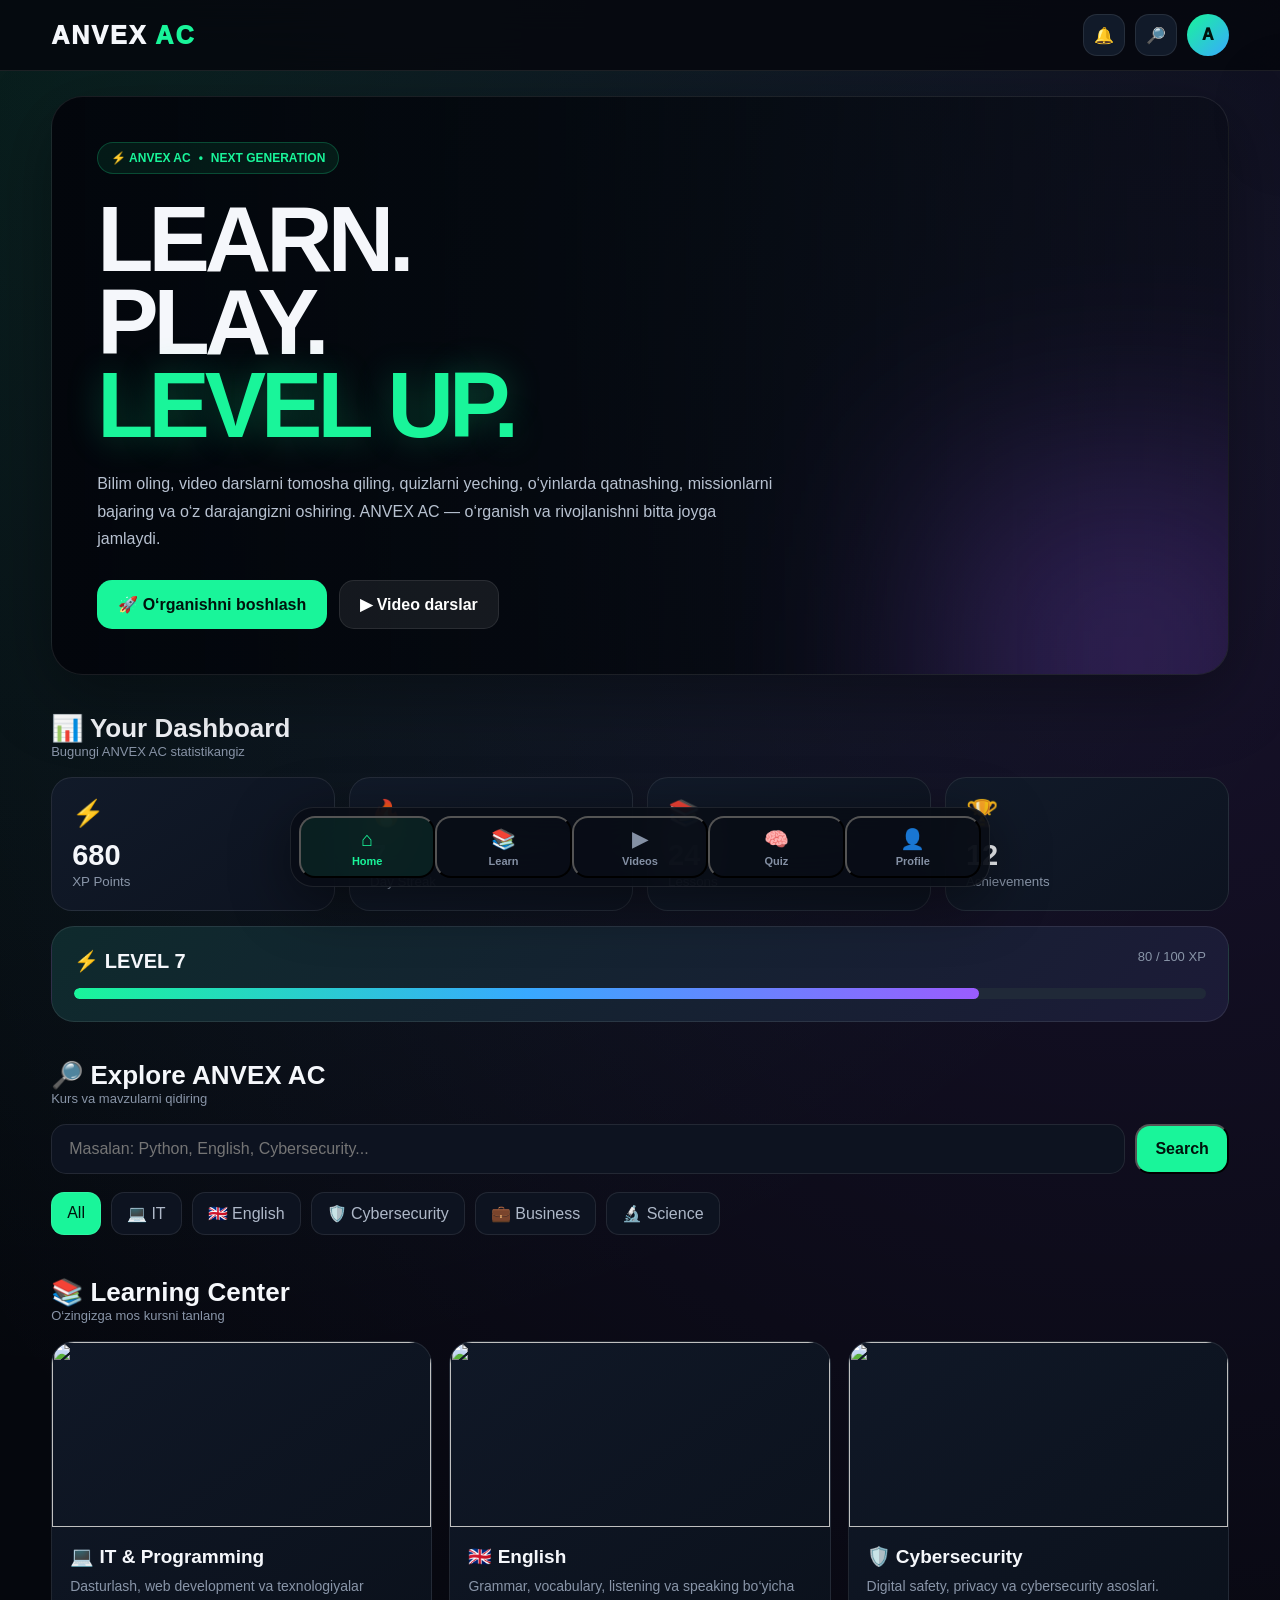
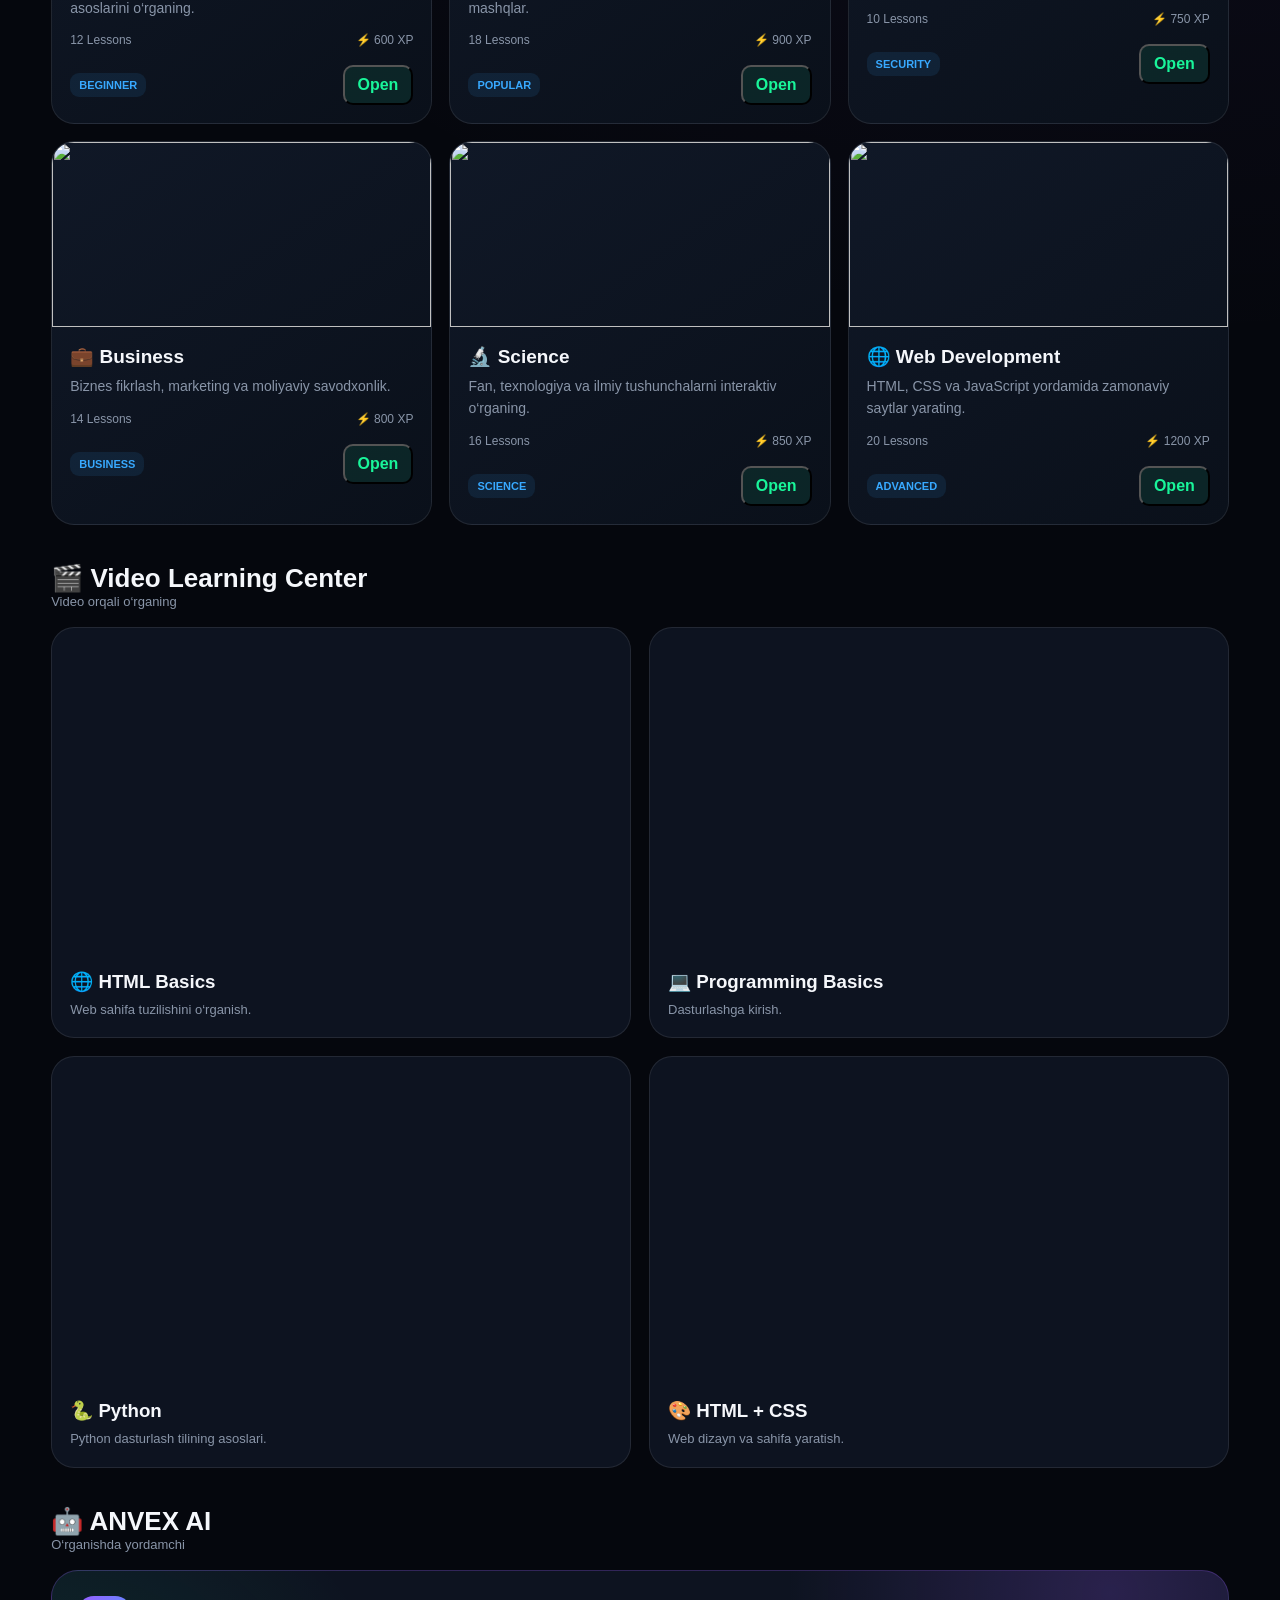
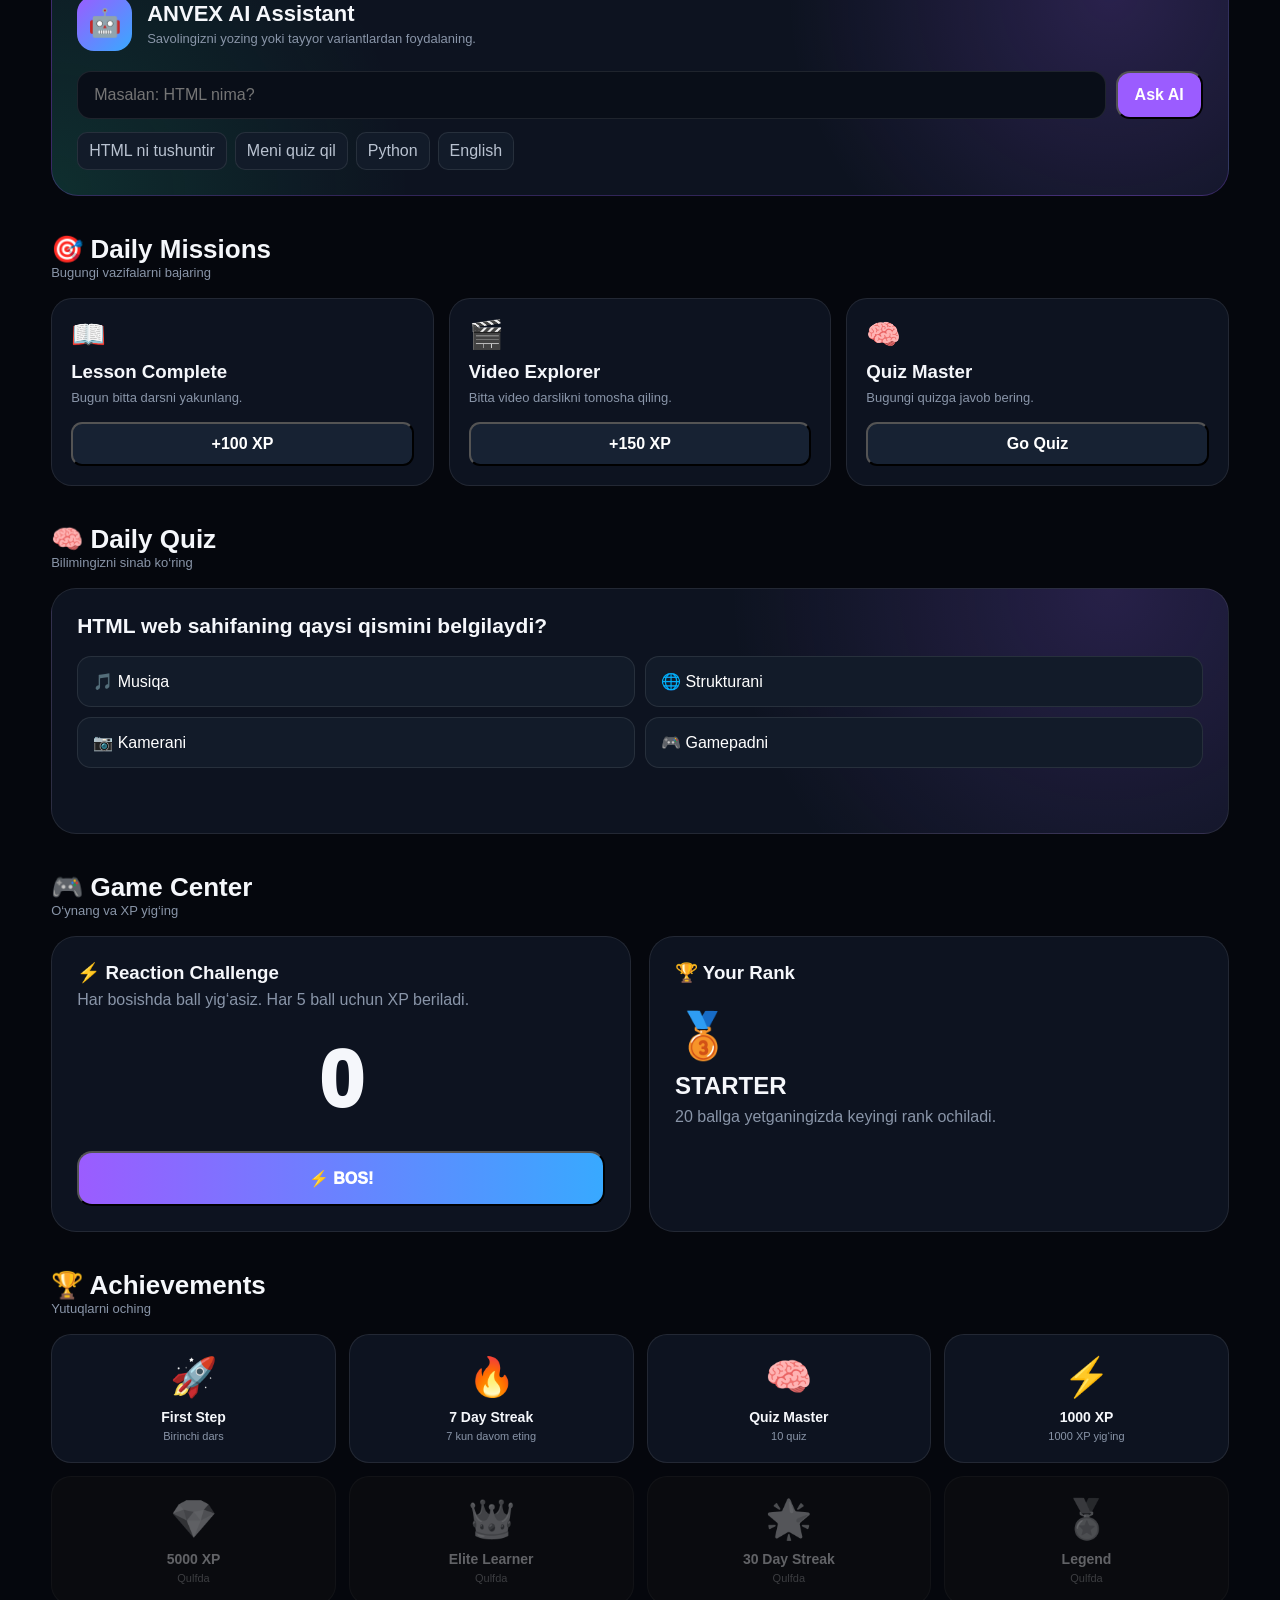
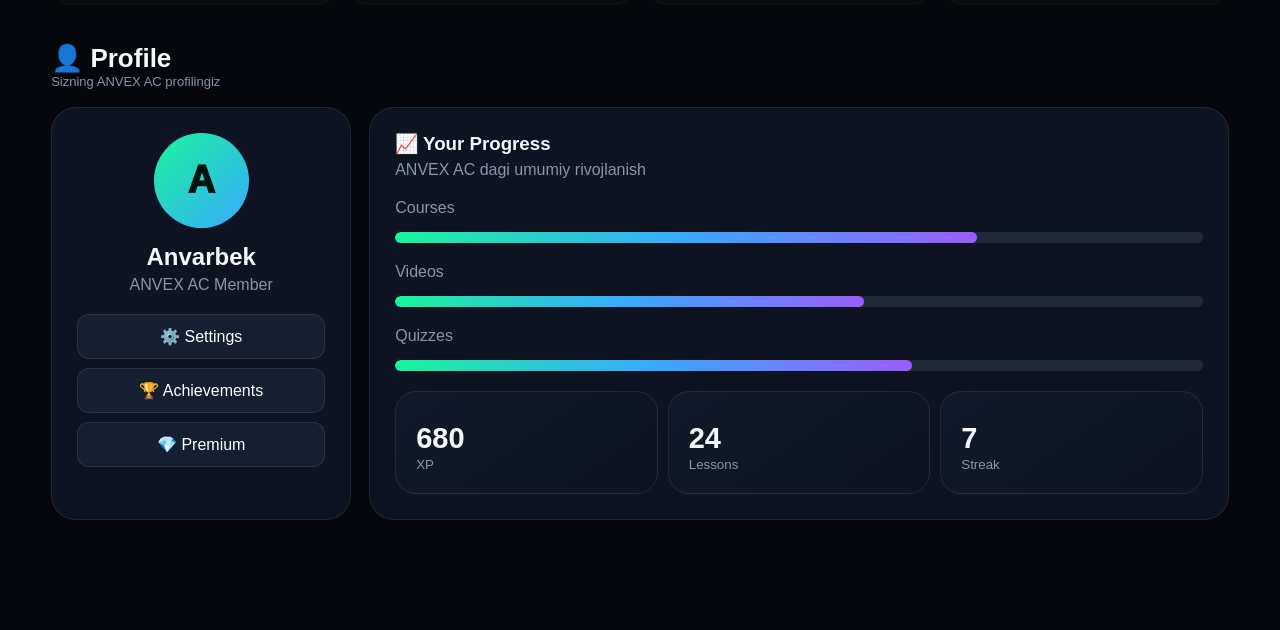
==== commit 7b38d27b: "Update print statement from 'Hello' to 'Goodbye'" ====
--- a/index.html
+++ b/index.html
@@ -1,43 +1,45 @@
-
 <!DOCTYPE html>
 <html lang="uz">
 <head>
 <meta charset="UTF-8">
 <meta name="viewport" content="width=device-width, initial-scale=1.0">
-<meta name="theme-color" content="#050708">
-<title>ANVEX.QE — Learn • Play • Grow</title>
+<meta name="theme-color" content="#060812">
+<title>ANVEX AC</title>
 
 <style>
-*{box-sizing:border-box;margin:0;padding:0}
-
 :root{
-  --bg:#030506;
-  --bg2:#07100c;
-  --card:#0b1410;
-  --card2:#101c17;
-  --green:#43ff9c;
-  --green2:#18d878;
-  --blue:#4ca7ff;
-  --purple:#a36cff;
-  --cyan:#48e7ff;
+  --bg:#05070d;
+  --bg2:#090d17;
+  --card:#0d1320;
+  --card2:#111a29;
+  --green:#19f59a;
+  --blue:#38a9ff;
+  --purple:#9b5cff;
   --yellow:#ffd84d;
-  --red:#ff5f70;
-  --orange:#ff9d4d;
-  --text:#f3fff8;
-  --muted:#81938a;
-  --line:rgba(255,255,255,.08);
-}
-
-html{scroll-behavior:smooth}
+  --red:#ff4d68;
+  --text:#f5f7fb;
+  --muted:#8995a8;
+  --line:rgba(255,255,255,.09);
+  --shadow:0 20px 70px rgba(0,0,0,.35);
+}
+
+*{
+  box-sizing:border-box;
+  margin:0;
+  padding:0;
+}
+
+html{
+  scroll-behavior:smooth;
+}
 
 body{
-  font-family:Inter,system-ui,-apple-system,"Segoe UI",sans-serif;
   background:
-    radial-gradient(circle at 0% 0%,rgba(67,255,156,.12),transparent 25%),
-    radial-gradient(circle at 100% 0%,rgba(163,108,255,.13),transparent 28%),
-    radial-gradient(circle at 50% 100%,rgba(76,167,255,.08),transparent 32%),
+    radial-gradient(circle at 10% 0%,rgba(25,245,154,.10),transparent 25%),
+    radial-gradient(circle at 90% 10%,rgba(155,92,255,.12),transparent 28%),
     var(--bg);
   color:var(--text);
+  font-family:Inter,Arial,sans-serif;
   min-height:100vh;
   overflow-x:hidden;
 }
@@ -50,747 +52,768 @@
   cursor:pointer;
 }
 
-button:active{
-  transform:scale(.97);
-}
-
-/* =========================
-   LOGIN
-========================= */
-
-.login{
-  min-height:100vh;
+img{
+  max-width:100%;
+  display:block;
+}
+
+a{
+  color:inherit;
+  text-decoration:none;
+}
+
+.app{
+  max-width:1500px;
+  margin:auto;
+  padding-bottom:110px;
+}
+
+/* ================= HEADER ================= */
+
+.header{
+  position:sticky;
+  top:0;
+  z-index:100;
   display:flex;
+  align-items:center;
+  justify-content:space-between;
+  padding:14px 4%;
+  background:rgba(5,7,13,.82);
+  backdrop-filter:blur(22px);
+  border-bottom:1px solid var(--line);
+}
+
+.logo{
+  font-size:25px;
+  font-weight:1000;
+  letter-spacing:2px;
+}
+
+.logo span{
+  color:var(--green);
+}
+
+.header-actions{
+  display:flex;
+  align-items:center;
+  gap:10px;
+}
+
+.circle-btn{
+  width:42px;
+  height:42px;
+  border-radius:14px;
+  background:var(--card2);
+  color:white;
+  border:1px solid var(--line);
+}
+
+.avatar{
+  width:42px;
+  height:42px;
+  border-radius:50%;
+  display:flex;
+  align-items:center;
   justify-content:center;
+  background:linear-gradient(135deg,var(--green),var(--blue));
+  color:#00130c;
+  font-weight:1000;
+}
+
+/* ================= HERO ================= */
+
+.hero{
+  margin:25px 4%;
+  min-height:480px;
+  border:1px solid var(--line);
+  border-radius:32px;
+  overflow:hidden;
+  position:relative;
+  display:flex;
   align-items:center;
-  padding:20px;
-  position:relative;
-  overflow:hidden;
-}
-
-.login:before,
-.login:after{
+  padding:45px;
+  background:
+    linear-gradient(90deg,
+      rgba(3,6,12,.98) 0%,
+      rgba(3,6,12,.83) 43%,
+      rgba(3,6,12,.35) 100%),
+    url("https://images.unsplash.com/photo-1497366754035-f200968a6e72?auto=format&fit=crop&w=1800&q=85")
+    center/cover;
+  box-shadow:var(--shadow);
+}
+
+.hero:before{
   content:"";
   position:absolute;
-  width:300px;
-  height:300px;
-  border-radius:50%;
-  filter:blur(40px);
-  opacity:.35;
-  pointer-events:none;
-}
-
-.login:before{
-  background:var(--green);
-  top:-160px;
-  left:-130px;
-}
-
-.login:after{
+  width:360px;
+  height:360px;
+  right:-80px;
+  bottom:-160px;
   background:var(--purple);
-  bottom:-170px;
-  right:-140px;
-}
-
-.login-box{
-  width:100%;
-  max-width:470px;
-  padding:34px 23px;
-  border-radius:34px;
-  background:rgba(8,15,12,.88);
-  border:1px solid var(--line);
-  backdrop-filter:blur(25px);
-  box-shadow:0 30px 100px rgba(0,0,0,.65);
+  filter:blur(110px);
+  opacity:.25;
+}
+
+.hero-content{
+  max-width:760px;
   position:relative;
   z-index:2;
 }
 
-.logo{
-  text-align:center;
-  margin-bottom:28px;
-}
-
-.logo h1{
-  font-size:53px;
-  font-weight:1000;
-  letter-spacing:5px;
-  background:linear-gradient(
-    90deg,
-    var(--green),
-    white,
-    var(--cyan),
-    var(--purple)
-  );
-  -webkit-background-clip:text;
-  color:transparent;
-}
-
-.logo p{
+.eyebrow{
+  display:inline-flex;
+  align-items:center;
+  gap:8px;
+  padding:8px 13px;
+  border-radius:50px;
+  color:var(--green);
+  background:rgba(25,245,154,.08);
+  border:1px solid rgba(25,245,154,.22);
+  font-size:12px;
+  font-weight:900;
+}
+
+.hero h1{
+  font-size:clamp(50px,8vw,92px);
+  line-height:.9;
+  letter-spacing:-5px;
+  margin:24px 0;
+}
+
+.hero h1 span{
+  color:var(--green);
+  text-shadow:0 0 35px rgba(25,245,154,.28);
+}
+
+.hero p{
+  color:#b8c2d1;
+  line-height:1.7;
+  max-width:680px;
+}
+
+.hero-buttons{
+  display:flex;
+  gap:12px;
+  flex-wrap:wrap;
+  margin-top:28px;
+}
+
+.primary-btn,
+.secondary-btn{
+  padding:14px 20px;
+  border-radius:15px;
+  font-weight:900;
+  border:1px solid transparent;
+}
+
+.primary-btn{
+  background:var(--green);
+  color:#00130c;
+}
+
+.secondary-btn{
+  background:rgba(255,255,255,.07);
+  color:white;
+  border-color:var(--line);
+}
+
+/* ================= MAIN ================= */
+
+main{
+  padding:0 4%;
+}
+
+.section{
+  margin-top:38px;
+}
+
+.section-head{
+  display:flex;
+  justify-content:space-between;
+  align-items:flex-end;
+  gap:15px;
+  margin-bottom:18px;
+}
+
+.section-head h2{
+  font-size:26px;
+}
+
+.section-head p{
   color:var(--muted);
-  margin-top:5px;
   font-size:13px;
 }
 
-.logo .tag{
-  display:inline-block;
-  margin-top:13px;
-  padding:7px 12px;
-  border-radius:30px;
-  border:1px solid rgba(67,255,156,.2);
-  background:rgba(67,255,156,.08);
-  color:var(--green);
-  font-size:9px;
+/* ================= STATS ================= */
+
+.stats{
+  display:grid;
+  grid-template-columns:repeat(4,1fr);
+  gap:14px;
+}
+
+.stat{
+  padding:20px;
+  border-radius:21px;
+  background:linear-gradient(145deg,var(--card2),var(--card));
+  border:1px solid var(--line);
+}
+
+.stat-icon{
+  font-size:26px;
+}
+
+.stat strong{
+  display:block;
+  font-size:29px;
+  margin-top:10px;
+}
+
+.stat small{
+  color:var(--muted);
+}
+
+/* ================= LEVEL ================= */
+
+.level-card{
+  margin-top:15px;
+  padding:22px;
+  border-radius:23px;
+  border:1px solid var(--line);
+  background:
+    linear-gradient(135deg,rgba(25,245,154,.10),rgba(155,92,255,.10)),
+    var(--card);
+}
+
+.level-row{
+  display:flex;
+  justify-content:space-between;
+  gap:10px;
+}
+
+.level-row strong{
+  font-size:20px;
+}
+
+.level-row span{
+  color:var(--muted);
+  font-size:13px;
+}
+
+.progress{
+  width:100%;
+  height:11px;
+  background:#202938;
+  border-radius:20px;
+  overflow:hidden;
+  margin-top:15px;
+}
+
+.progress-bar{
+  width:0%;
+  height:100%;
+  background:linear-gradient(90deg,var(--green),var(--blue),var(--purple));
+  border-radius:20px;
+  transition:.5s;
+}
+
+/* ================= SEARCH ================= */
+
+.search-box{
+  display:flex;
+  gap:10px;
+  margin-bottom:18px;
+}
+
+.search-box input{
+  flex:1;
+  min-width:0;
+  padding:15px 17px;
+  border-radius:15px;
+  outline:none;
+  color:white;
+  background:var(--card);
+  border:1px solid var(--line);
+}
+
+.search-box input:focus{
+  border-color:rgba(25,245,154,.5);
+}
+
+.search-btn{
+  padding:0 18px;
+  border-radius:15px;
+  color:#00130c;
+  background:var(--green);
   font-weight:900;
-  letter-spacing:1.2px;
-}
-
-.field{
-  margin:11px 0;
-}
-
-.field input{
+}
+
+/* ================= CATEGORY ================= */
+
+.categories{
+  display:flex;
+  gap:10px;
+  overflow:auto;
+  padding-bottom:4px;
+}
+
+.category{
+  white-space:nowrap;
+  padding:11px 15px;
+  border-radius:13px;
+  color:#aeb8c8;
+  background:var(--card);
+  border:1px solid var(--line);
+}
+
+.category.active{
+  color:#00130c;
+  background:var(--green);
+}
+
+/* ================= COURSE GRID ================= */
+
+.grid{
+  display:grid;
+  grid-template-columns:repeat(3,1fr);
+  gap:17px;
+}
+
+.card{
+  overflow:hidden;
+  border-radius:23px;
+  background:linear-gradient(145deg,#101827,#0a101a);
+  border:1px solid var(--line);
+  transition:.25s;
+}
+
+.card:hover{
+  transform:translateY(-5px);
+  border-color:rgba(25,245,154,.35);
+}
+
+.card-img{
   width:100%;
-  padding:16px;
-  border-radius:17px;
-  border:1px solid var(--line);
-  outline:none;
-  background:#07100c;
-  color:white;
-}
-
-.field input:focus{
-  border-color:var(--green);
-  box-shadow:0 0 0 3px rgba(67,255,156,.07);
-}
-
-.primary{
-  border:0;
-  color:#031008;
-  font-weight:950;
-  padding:15px 18px;
-  border-radius:16px;
-  background:linear-gradient(135deg,var(--green),var(--green2));
-  box-shadow:0 10px 35px rgba(67,255,156,.16);
-}
-
-.login .primary{
-  width:100%;
-  margin-top:8px;
-}
-
-.small-note{
-  text-align:center;
+  height:185px;
+  object-fit:cover;
+}
+
+.card-body{
+  padding:18px;
+}
+
+.card-body h3{
+  font-size:19px;
+  margin-bottom:8px;
+}
+
+.card-body p{
   color:var(--muted);
-  font-size:11px;
-  margin-top:15px;
-}
-
-/* =========================
-   APP
-========================= */
-
-.app{
-  width:100%;
-  max-width:560px;
-  min-height:100vh;
-  margin:auto;
-  padding-bottom:105px;
-}
-
-/* =========================
-   HEADER
-========================= */
-
-.top{
+  line-height:1.55;
+  font-size:14px;
+}
+
+.card-meta{
+  display:flex;
+  justify-content:space-between;
+  gap:10px;
+  margin-top:14px;
+  color:var(--muted);
+  font-size:12px;
+}
+
+.card-footer{
+  padding:0 18px 18px;
   display:flex;
   justify-content:space-between;
   align-items:center;
-  padding:18px 17px 9px;
-}
-
-.brand{
-  font-size:25px;
-  font-weight:1000;
-  letter-spacing:2px;
-}
-
-.brand span{
+}
+
+.tag{
+  padding:6px 9px;
+  border-radius:9px;
+  color:var(--blue);
+  background:rgba(56,169,255,.10);
+  font-size:11px;
+  font-weight:800;
+}
+
+.open-btn{
+  padding:9px 13px;
+  border-radius:10px;
   color:var(--green);
-}
-
-.avatar{
-  width:44px;
-  height:44px;
-  border:1px solid rgba(255,255,255,.15);
-  border-radius:50%;
+  background:rgba(25,245,154,.09);
+  font-weight:900;
+}
+
+/* ================= VIDEO ================= */
+
+.video-grid{
   display:grid;
-  place-items:center;
-  background:linear-gradient(135deg,var(--green),var(--blue));
-  color:#041008;
-  font-weight:1000;
-}
-
-/* =========================
-   PAGES
-========================= */
-
-.page{
+  grid-template-columns:repeat(2,1fr);
+  gap:18px;
+}
+
+.video-card{
+  overflow:hidden;
+  border-radius:23px;
+  background:var(--card);
+  border:1px solid var(--line);
+}
+
+.video-frame{
+  display:block;
+  width:100%;
+  aspect-ratio:16/9;
+  border:0;
+}
+
+.video-info{
+  padding:18px;
+}
+
+.video-info h3{
+  margin-bottom:7px;
+}
+
+.video-info p{
+  color:var(--muted);
+  line-height:1.5;
+  font-size:13px;
+}
+
+/* ================= AI ================= */
+
+.ai-box{
+  border-radius:27px;
+  padding:25px;
+  border:1px solid rgba(155,92,255,.25);
+  background:
+    radial-gradient(circle at 90% 10%,rgba(155,92,255,.2),transparent 30%),
+    radial-gradient(circle at 0% 100%,rgba(25,245,154,.12),transparent 30%),
+    var(--card);
+}
+
+.ai-header{
+  display:flex;
+  gap:15px;
+  align-items:center;
+}
+
+.ai-logo{
+  width:55px;
+  height:55px;
+  border-radius:17px;
+  display:flex;
+  align-items:center;
+  justify-content:center;
+  font-size:27px;
+  background:linear-gradient(135deg,var(--purple),var(--blue));
+}
+
+.ai-header h3{
+  font-size:22px;
+}
+
+.ai-header p{
+  color:var(--muted);
+  margin-top:4px;
+  font-size:13px;
+}
+
+.ai-input{
+  display:flex;
+  gap:10px;
+  margin-top:20px;
+}
+
+.ai-input input{
+  flex:1;
+  padding:14px 16px;
+  border-radius:14px;
+  outline:none;
+  color:white;
+  background:#090e18;
+  border:1px solid var(--line);
+}
+
+.ai-input button{
+  padding:0 17px;
+  border-radius:14px;
+  background:var(--purple);
+  color:white;
+  font-weight:900;
+}
+
+.ai-answer{
   display:none;
-  padding:8px 16px;
-  animation:pageIn .28s ease;
-}
-
-.page.active{
+  margin-top:15px;
+  padding:16px;
+  line-height:1.65;
+  border-radius:15px;
+  background:#101827;
+  color:#c4cedc;
+}
+
+.ai-answer.show{
   display:block;
 }
 
-@keyframes pageIn{
-  from{
-    opacity:0;
-    transform:translateY(8px);
-  }
-  to{
-    opacity:1;
-    transform:none;
-  }
-}
-
-.greeting{
-  margin:13px 0 17px;
-}
-
-.greeting small{
+.ai-prompts{
+  display:flex;
+  flex-wrap:wrap;
+  gap:8px;
+  margin-top:13px;
+}
+
+.ai-prompt{
+  padding:9px 11px;
+  border-radius:10px;
+  color:#b9c2d0;
+  background:#121b29;
+  border:1px solid var(--line);
+}
+
+/* ================= MISSIONS ================= */
+
+.missions{
+  display:grid;
+  grid-template-columns:repeat(3,1fr);
+  gap:15px;
+}
+
+.mission{
+  padding:19px;
+  border-radius:21px;
+  background:var(--card);
+  border:1px solid var(--line);
+}
+
+.mission-icon{
+  font-size:28px;
+}
+
+.mission h3{
+  margin:10px 0 5px;
+}
+
+.mission p{
   color:var(--muted);
-}
-
-.greeting h2{
-  font-size:29px;
-  margin-top:4px;
-}
-
-/* =========================
-   HERO
-========================= */
-
-.hero{
-  position:relative;
-  overflow:hidden;
-  min-height:245px;
-  padding:24px;
-  border-radius:28px;
-  border:1px solid rgba(67,255,156,.14);
+  font-size:13px;
+  line-height:1.5;
+}
+
+.mission button{
+  width:100%;
+  margin-top:15px;
+  padding:11px;
+  border-radius:11px;
+  background:#172233;
+  color:white;
+  font-weight:900;
+}
+
+.mission.completed{
+  border-color:rgba(25,245,154,.45);
+}
+
+.mission.completed button{
+  background:var(--green);
+  color:#00130c;
+}
+
+/* ================= QUIZ ================= */
+
+.quiz{
+  padding:25px;
+  border-radius:25px;
   background:
-    radial-gradient(circle at 90% 5%,rgba(163,108,255,.35),transparent 35%),
-    radial-gradient(circle at 100% 100%,rgba(67,255,156,.18),transparent 40%),
-    linear-gradient(135deg,#10271b,#07100c);
-}
-
-.hero:after{
-  content:"✦";
-  position:absolute;
-  right:17px;
-  bottom:-15px;
-  font-size:120px;
-  color:rgba(255,255,255,.035);
-  transform:rotate(15deg);
-}
-
-.badge{
-  display:inline-block;
-  padding:7px 11px;
-  border-radius:30px;
-  background:rgba(67,255,156,.1);
-  color:var(--green);
-  font-size:10px;
+    radial-gradient(circle at 90% 0%,rgba(155,92,255,.18),transparent 35%),
+    var(--card);
+  border:1px solid var(--line);
+}
+
+.quiz-question{
+  font-size:21px;
   font-weight:900;
-  letter-spacing:.8px;
-}
-
-.hero h2{
-  font-size:29px;
-  margin:13px 0 7px;
-  max-width:390px;
-}
-
-.hero p{
-  color:#b7c9c0;
-  font-size:13px;
-  line-height:1.55;
-  max-width:390px;
-}
-
-.hero .primary{
-  margin-top:17px;
-  padding:12px 17px;
-}
-
-/* =========================
-   XP
-========================= */
-
-.xp-card{
-  margin-top:13px;
-  padding:17px;
-  border-radius:22px;
+  margin-bottom:18px;
+}
+
+.answers{
+  display:grid;
+  grid-template-columns:repeat(2,1fr);
+  gap:10px;
+}
+
+.answer{
+  padding:15px;
+  text-align:left;
+  border-radius:14px;
+  color:white;
+  background:#121b29;
   border:1px solid var(--line);
-  background:linear-gradient(145deg,var(--card),#07100c);
-}
-
-.row{
-  display:flex;
-  justify-content:space-between;
-  align-items:center;
-}
-
-.level{
-  font-weight:950;
-}
-
-.xp{
-  color:var(--green);
-  font-size:13px;
-  font-weight:850;
-}
-
-.progress{
-  height:9px;
-  width:100%;
-  margin-top:11px;
-  border-radius:20px;
-  background:#202a25;
-  overflow:hidden;
-}
-
-.progress span{
-  display:block;
-  width:0;
-  height:100%;
-  border-radius:20px;
-  background:linear-gradient(
-    90deg,
-    var(--green),
-    var(--blue),
-    var(--purple)
-  );
-  transition:.55s;
-}
-
-/* =========================
-   STREAK
-========================= */
-
-.streak-box{
-  margin-top:12px;
-  padding:16px 18px;
-  border-radius:21px;
-  border:1px solid rgba(255,216,77,.12);
-  background:linear-gradient(135deg,#26170c,#11100b);
-  display:flex;
-  justify-content:space-between;
-  align-items:center;
-}
-
-.streak-box small{
-  color:var(--muted);
-}
-
-.streak-box h3{
-  margin-top:3px;
-}
-
-.streak-box strong{
-  color:var(--yellow);
-  font-size:25px;
-}
-
-/* =========================
-   SECTION
-========================= */
-
-.section-title{
-  display:flex;
-  justify-content:space-between;
-  align-items:center;
-  margin:24px 0 12px;
-}
-
-.section-title h3{
-  font-size:19px;
-}
-
-.section-title span{
-  color:var(--green);
-  font-size:10px;
+  transition:.2s;
+}
+
+.answer:hover{
+  border-color:var(--green);
+  transform:translateY(-2px);
+}
+
+.quiz-result{
+  min-height:24px;
+  margin-top:16px;
   font-weight:900;
 }
 
-/* =========================
-   GRID
-========================= */
-
-.grid{
+/* ================= GAME ================= */
+
+.game-grid{
   display:grid;
   grid-template-columns:1fr 1fr;
-  gap:10px;
-}
-
-.card{
-  position:relative;
-  overflow:hidden;
-  padding:17px;
-  border-radius:21px;
+  gap:18px;
+}
+
+.game-panel{
+  padding:25px;
+  border-radius:25px;
+  background:var(--card);
   border:1px solid var(--line);
-  background:linear-gradient(145deg,var(--card),#07100d);
-  transition:.2s;
-}
-
-.card:hover{
-  transform:translateY(-2px);
-  border-color:rgba(67,255,156,.23);
-}
-
-.icon{
-  font-size:28px;
-  margin-bottom:11px;
-}
-
-.card h4{
-  font-size:15px;
-}
-
-.card p{
-  color:var(--muted);
-  font-size:12px;
-  line-height:1.45;
-  margin-top:5px;
-}
-
-/* =========================
-   QUICK ACTION
-========================= */
-
-.quick{
+}
+
+.game-number{
+  text-align:center;
+  font-size:80px;
+  font-weight:1000;
+  margin:25px 0;
+}
+
+.game-button{
+  width:100%;
+  padding:16px;
+  border-radius:15px;
+  color:white;
+  background:linear-gradient(90deg,var(--purple),var(--blue));
+  font-weight:1000;
+}
+
+.rank{
+  font-size:45px;
+  margin:25px 0 10px;
+}
+
+/* ================= ACHIEVEMENTS ================= */
+
+.achievements{
   display:grid;
   grid-template-columns:repeat(4,1fr);
-  gap:8px;
-}
-
-.quick button{
-  min-height:78px;
+  gap:13px;
+}
+
+.achievement{
+  text-align:center;
+  padding:20px 12px;
+  border-radius:20px;
+  background:var(--card);
   border:1px solid var(--line);
-  border-radius:18px;
-  background:#0b1511;
-  color:white;
-}
-
-.quick button div{
-  font-size:23px;
-  margin-bottom:4px;
-}
-
-.quick button small{
+}
+
+.achievement-icon{
+  font-size:38px;
+}
+
+.achievement h3{
+  font-size:14px;
+  margin-top:10px;
+}
+
+.achievement p{
   color:var(--muted);
-  font-size:9px;
-}
-
-/* =========================
-   LIST
-========================= */
-
-.list{
+  font-size:11px;
+  margin-top:5px;
+}
+
+.achievement.locked{
+  opacity:.38;
+  filter:grayscale(1);
+}
+
+/* ================= PROFILE ================= */
+
+.profile{
+  display:grid;
+  grid-template-columns:300px 1fr;
+  gap:18px;
+}
+
+.profile-card,
+.profile-data{
+  padding:25px;
+  border-radius:25px;
+  background:var(--card);
+  border:1px solid var(--line);
+}
+
+.profile-card{
+  text-align:center;
+}
+
+.big-avatar{
+  width:95px;
+  height:95px;
+  margin:auto;
+  border-radius:50%;
+  display:flex;
+  align-items:center;
+  justify-content:center;
+  font-size:38px;
+  font-weight:1000;
+  color:#00130c;
+  background:linear-gradient(135deg,var(--green),var(--blue));
+}
+
+.profile-card h2{
+  margin-top:15px;
+}
+
+.profile-card p{
+  margin-top:5px;
+  color:var(--muted);
+}
+
+.profile-buttons{
   display:grid;
   gap:9px;
-}
-
-.list-item{
-  display:flex;
-  align-items:center;
-  gap:13px;
-  padding:14px;
-  border-radius:18px;
+  margin-top:20px;
+}
+
+.profile-buttons button{
+  padding:12px;
+  border-radius:12px;
+  color:white;
+  background:#151f2f;
   border:1px solid var(--line);
-  background:var(--card);
-  transition:.2s;
-}
-
-.list-item:hover{
-  border-color:rgba(67,255,156,.2);
-}
-
-.list-item.done{
-  opacity:.55;
-}
-
-.list-icon{
-  width:44px;
-  height:44px;
-  border-radius:14px;
-  display:grid;
-  place-items:center;
-  background:#17231e;
-  font-size:20px;
-  flex-shrink:0;
-}
-
-.list-main{
-  flex:1;
-}
-
-.list-main strong{
-  display:block;
-  font-size:14px;
-}
-
-.list-main small{
-  color:var(--muted);
-}
-
-.arrow{
-  color:var(--green);
-  font-size:22px;
-}
-
-/* =========================
-   SEARCH
-========================= */
-
-.search{
-  width:100%;
-  padding:15px 16px;
-  border-radius:17px;
-  border:1px solid var(--line);
-  background:#07100c;
-  color:white;
-  outline:none;
-  margin-bottom:12px;
-}
-
-.search:focus{
-  border-color:var(--green);
-}
-
-/* =========================
-   CATEGORY
-========================= */
-
-.category{
-  padding:17px;
-  margin-bottom:10px;
-  border-radius:21px;
-  border:1px solid var(--line);
-  background:linear-gradient(135deg,#0d1713,#090f0d);
-}
-
-.category-head{
-  display:flex;
-  gap:12px;
-  align-items:center;
-}
-
-.category-icon{
-  width:48px;
-  height:48px;
-  border-radius:15px;
-  display:grid;
-  place-items:center;
-  background:#15241d;
-  font-size:23px;
-  flex-shrink:0;
-}
-
-.category h3{
-  font-size:16px;
-}
-
-.category p{
-  color:var(--muted);
-  font-size:12px;
-  margin-top:3px;
-}
-
-.play{
-  margin-top:12px;
-  padding:9px 14px;
-  border:0;
-  border-radius:12px;
-  background:white;
-  color:#07100b;
-  font-weight:900;
-}
-
-/* =========================
-   GAME
-========================= */
-
-.game{
-  min-height:180px;
-}
-
-.game:nth-child(1){
-  background:linear-gradient(135deg,#11281c,#0b1511);
-}
-
-.game:nth-child(2){
-  background:linear-gradient(135deg,#17132c,#0d101c);
-}
-
-.game:nth-child(3){
-  background:linear-gradient(135deg,#281c0d,#11100b);
-}
-
-.game:nth-child(4){
-  background:linear-gradient(135deg,#10212f,#0a1117);
-}
-
-.game:nth-child(5){
-  background:linear-gradient(135deg,#2a1118,#100b0e);
-}
-
-.game:nth-child(6){
-  background:linear-gradient(135deg,#14152b,#0a0d15);
-}
-
-/* =========================
-   AI
-========================= */
-
-.ai-box{
-  min-height:540px;
-  display:flex;
-  flex-direction:column;
-}
-
-.ai-messages{
-  flex:1;
-  overflow:auto;
-  padding-bottom:10px;
-}
-
-.message{
-  max-width:88%;
-  padding:12px 14px;
-  border-radius:17px;
-  margin-bottom:9px;
-  font-size:13px;
-  line-height:1.5;
-}
-
-.ai-message{
-  background:#13221b;
-  border:1px solid var(--line);
-}
-
-.user-message{
-  margin-left:auto;
-  background:#18352a;
-}
-
-.ai-input{
-  display:flex;
-  gap:7px;
-  margin-top:10px;
-}
-
-.ai-input input{
-  flex:1;
-  width:100%;
-  padding:14px;
-  border:1px solid var(--line);
-  border-radius:15px;
-  background:#07100c;
-  color:white;
-  outline:none;
-}
-
-.ai-input button{
-  width:50px;
-  border:0;
-  border-radius:15px;
-  background:var(--green);
-  font-weight:1000;
-}
-
-/* =========================
-   PROFILE
-========================= */
-
-.profile-head{
-  text-align:center;
-  padding:15px 0 23px;
-}
-
-.big-avatar{
-  width:92px;
-  height:92px;
-  border-radius:30px;
-  display:grid;
-  place-items:center;
-  margin:auto;
-  background:linear-gradient(135deg,var(--green),var(--blue));
-  color:#06100a;
-  font-size:30px;
-  font-weight:1000;
-}
-
-.profile-head h2{
-  margin-top:12px;
-}
-
-.profile-head p{
-  color:var(--muted);
-  margin-top:3px;
-}
-
-.stats{
+}
+
+.profile-stat-grid{
   display:grid;
   grid-template-columns:repeat(3,1fr);
-  gap:9px;
-}
-
-.stat{
-  text-align:center;
-  padding:15px 5px;
-  border-radius:17px;
-  border:1px solid var(--line);
-  background:var(--card);
-}
-
-.stat strong{
-  display:block;
-  font-size:20px;
-}
-
-.stat small{
-  color:var(--muted);
-  font-size:10px;
-}
-
-/* =========================
-   REWARDS
-========================= */
-
-.medal{
-  font-size:42px;
-  margin-bottom:7px;
-}
-
-.achievement.locked{
-  opacity:.4;
-}
-
-/* =========================
-   MODAL
-========================= */
+  gap:10px;
+  margin-top:20px;
+}
+
+/* ================= MODAL ================= */
 
 .modal{
   position:fixed;
   inset:0;
-  z-index:60;
+  z-index:500;
   display:none;
+  align-items:center;
   justify-content:center;
-  align-items:flex-end;
+  padding:20px;
   background:rgba(0,0,0,.78);
-  backdrop-filter:blur(9px);
+  backdrop-filter:blur(10px);
 }
 
 .modal.show{
@@ -798,16 +821,16 @@
 }
 
 .modal-box{
-  width:min(560px,100%);
-  max-height:91vh;
+  width:min(700px,100%);
+  max-height:90vh;
   overflow:auto;
-  padding:22px;
-  border-radius:29px 29px 0 0;
-  background:#0a120f;
+  padding:25px;
+  border-radius:25px;
+  background:#0b121e;
   border:1px solid var(--line);
 }
 
-.modal-top{
+.modal-head{
   display:flex;
   justify-content:space-between;
   align-items:center;
@@ -817,2499 +840,1866 @@
 .close{
   width:36px;
   height:36px;
-  border:0;
-  border-radius:50%;
-  background:#1b2420;
+  border-radius:10px;
   color:white;
-  font-size:20px;
-}
-
-.question{
-  font-size:21px;
-  font-weight:900;
-  line-height:1.4;
-  margin-bottom:17px;
-}
-
-.answers{
-  display:grid;
-  gap:10px;
-}
-
-.answer{
-  padding:15px;
-  text-align:left;
-  border:1px solid var(--line);
-  border-radius:15px;
-  background:#101a16;
-  color:white;
-}
-
-.answer:hover{
-  border-color:var(--green);
-}
-
-.result{
-  text-align:center;
-  padding:20px 5px;
-}
-
-.result .big{
-  font-size:62px;
-}
-
-/* =========================
-   BOTTOM NAV
-========================= */
+  background:#182333;
+}
+
+.lesson-content img{
+  width:100%;
+  border-radius:18px;
+  margin-bottom:18px;
+}
+
+.lesson-content h3{
+  margin:17px 0 8px;
+}
+
+.lesson-content p,
+.lesson-content li{
+  color:#aeb9c9;
+  line-height:1.7;
+}
+
+.lesson-content ul{
+  padding-left:20px;
+}
+
+/* ================= TOAST ================= */
+
+.toast{
+  position:fixed;
+  top:80px;
+  right:18px;
+  z-index:700;
+  padding:14px 17px;
+  border-radius:14px;
+  background:#121c2a;
+  border:1px solid rgba(25,245,154,.35);
+  transform:translateX(150%);
+  transition:.35s;
+  box-shadow:var(--shadow);
+}
+
+.toast.show{
+  transform:translateX(0);
+}
+
+/* ================= BOTTOM NAV ================= */
 
 .bottom-nav{
   position:fixed;
-  z-index:30;
   left:50%;
-  bottom:9px;
+  bottom:13px;
   transform:translateX(-50%);
-  width:min(520px,calc(100% - 18px));
+  z-index:300;
+  width:min(700px,93%);
   padding:8px;
-  border-radius:24px;
-  border:1px solid rgba(255,255,255,.09);
-  background:rgba(8,14,11,.94);
-  backdrop-filter:blur(20px);
   display:grid;
   grid-template-columns:repeat(5,1fr);
-  box-shadow:0 15px 50px rgba(0,0,0,.65);
+  border-radius:23px;
+  background:rgba(8,13,21,.91);
+  backdrop-filter:blur(25px);
+  border:1px solid var(--line);
+  box-shadow:0 15px 60px rgba(0,0,0,.45);
 }
 
 .nav-btn{
-  border:0;
+  padding:9px 4px;
+  border-radius:16px;
+  color:#8490a4;
   background:transparent;
-  color:#718078;
-  padding:8px 3px;
-  border-radius:16px;
-  font-size:10px;
-}
-
-.nav-btn div{
+  font-size:11px;
+  font-weight:900;
+}
+
+.nav-btn span{
+  display:block;
   font-size:20px;
-  margin-bottom:3px;
+  margin-bottom:4px;
 }
 
 .nav-btn.active{
   color:var(--green);
-  background:rgba(67,255,156,.08);
-}
-
-/* =========================
-   TOAST
-========================= */
-
-.toast{
-  position:fixed;
-  z-index:100;
-  top:20px;
-  left:50%;
-  transform:translateX(-50%) translateY(-130px);
-  padding:12px 17px;
-  border-radius:14px;
-  background:#eafff3;
-  color:#06120a;
-  font-size:13px;
-  font-weight:950;
-  transition:.3s;
-  box-shadow:0 10px 35px #000;
-  white-space:nowrap;
-}
-
-.toast.show{
-  transform:translateX(-50%) translateY(0);
-}
-
-.creator{
-  text-align:center;
-  color:#52625a;
-  font-size:10px;
-  margin:30px 0 5px;
-}
-
-/* =========================
-   SPECIAL
-========================= */
-
-.info-box{
-  padding:16px;
-  border-radius:20px;
-  border:1px solid rgba(67,255,156,.12);
-  background:linear-gradient(135deg,#0d1d15,#09100d);
-  margin-top:12px;
-}
-
-.info-box strong{
-  display:block;
-  margin-bottom:5px;
-}
-
-.info-box p{
-  color:var(--muted);
-  font-size:12px;
-  line-height:1.5;
-}
-
-.rank-card{
-  padding:17px;
-  border-radius:21px;
-  border:1px solid rgba(163,108,255,.18);
-  background:linear-gradient(135deg,#17102a,#0c0d15);
-}
-
-.rank-number{
-  font-size:34px;
-  font-weight:1000;
-  color:var(--purple);
-}
-
-.challenge-card{
-  padding:19px;
-  border-radius:23px;
-  border:1px solid rgba(255,95,112,.15);
-  background:linear-gradient(135deg,#291017,#110b0e);
-}
-
-.challenge-card h3{
-  margin:8px 0;
-}
-
-.challenge-card p{
-  color:var(--muted);
-  font-size:12px;
-  line-height:1.5;
-}
-
-.chip-row{
-  display:flex;
-  gap:7px;
-  flex-wrap:wrap;
-  margin-top:10px;
-}
-
-.chip{
-  padding:7px 10px;
-  border-radius:20px;
-  background:#14201a;
-  color:#a9bbb2;
-  font-size:10px;
-  border:1px solid var(--line);
-}
-
-@media(max-width:380px){
-  .logo h1{font-size:45px}
-  .hero h2{font-size:25px}
-  .grid{gap:8px}
-  .quick{gap:5px}
-  .quick button small{font-size:8px}
+  background:rgba(25,245,154,.08);
+}
+
+/* ================= RESPONSIVE ================= */
+
+@media(max-width:1000px){
+
+  .stats{
+    grid-template-columns:repeat(2,1fr);
+  }
+
+  .grid,
+  .missions{
+    grid-template-columns:repeat(2,1fr);
+  }
+
+  .achievements{
+    grid-template-columns:repeat(2,1fr);
+  }
+
+  .profile{
+    grid-template-columns:1fr;
+  }
+}
+
+@media(max-width:700px){
+
+  .hero{
+    min-height:480px;
+    padding:28px 22px;
+    margin:18px 4%;
+  }
+
+  .hero h1{
+    font-size:54px;
+    letter-spacing:-3px;
+  }
+
+  .grid,
+  .video-grid,
+  .missions,
+  .game-grid{
+    grid-template-columns:1fr;
+  }
+
+  .answers{
+    grid-template-columns:1fr;
+  }
+
+  .ai-input{
+    flex-direction:column;
+  }
+
+  .ai-input button{
+    padding:13px;
+  }
+
+  .profile-stat-grid{
+    grid-template-columns:1fr 1fr 1fr;
+  }
+}
+
+@media(max-width:470px){
+
+  .stats{
+    grid-template-columns:1fr 1fr;
+  }
+
+  .hero h1{
+    font-size:47px;
+  }
+
+  .section-head h2{
+    font-size:21px;
+  }
+
+  .bottom-nav{
+    width:96%;
+  }
+
+  .nav-btn{
+    font-size:10px;
+  }
 }
 </style>
 </head>
 
 <body>
 
-<!-- ==================================================
-     LOGIN
-================================================== -->
-
-<section id="loginScreen" class="login">
-
-<div class="login-box">
-
-<div class="logo">
-<h1>ANVEX<span style="color:#a36cff">.QE</span></h1>
-<p>Learn • Play • Grow</p>
-<div class="tag">NEXT GENERATION LEARNING PLATFORM</div>
+<div class="app">
+
+<!-- HEADER -->
+
+<header class="header">
+
+  <div class="logo">
+    ANVEX<span> AC</span>
+  </div>
+
+  <div class="header-actions">
+
+    <button class="circle-btn"
+    onclick="notify('Bildirishnomalar bo‘limi 🔔')">
+      🔔
+    </button>
+
+    <button class="circle-btn"
+    onclick="notify('Qidiruvdan foydalaning 🔎')">
+      🔎
+    </button>
+
+    <div class="avatar">
+      A
+    </div>
+
+  </div>
+
+</header>
+
+
+<!-- HERO -->
+
+<section class="hero">
+
+  <div class="hero-content">
+
+    <div class="eyebrow">
+      ⚡ ANVEX AC
+      <span>•</span>
+      NEXT GENERATION
+    </div>
+
+    <h1>
+      LEARN.<br>
+      PLAY.<br>
+      <span>LEVEL UP.</span>
+    </h1>
+
+    <p>
+      Bilim oling, video darslarni tomosha qiling,
+      quizlarni yeching, o‘yinlarda qatnashing,
+      missionlarni bajaring va o‘z darajangizni oshiring.
+      ANVEX AC — o‘rganish va rivojlanishni bitta joyga jamlaydi.
+    </p>
+
+    <div class="hero-buttons">
+
+      <button class="primary-btn"
+      onclick="scrollToId('learning')">
+        🚀 O‘rganishni boshlash
+      </button>
+
+      <button class="secondary-btn"
+      onclick="scrollToId('videos')">
+        ▶ Video darslar
+      </button>
+
+    </div>
+
+  </div>
+
+</section>
+
+
+<main>
+
+<!-- DASHBOARD -->
+
+<section class="section">
+
+  <div class="section-head">
+    <div>
+      <h2>📊 Your Dashboard</h2>
+      <p>Bugungi ANVEX AC statistikangiz</p>
+    </div>
+  </div>
+
+  <div class="stats">
+
+    <div class="stat">
+      <div class="stat-icon">⚡</div>
+      <strong id="xpValue">680</strong>
+      <small>XP Points</small>
+    </div>
+
+    <div class="stat">
+      <div class="stat-icon">🔥</div>
+      <strong id="streakValue">7</strong>
+      <small>Day Streak</small>
+    </div>
+
+    <div class="stat">
+      <div class="stat-icon">📚</div>
+      <strong id="lessonValue">24</strong>
+      <small>Lessons</small>
+    </div>
+
+    <div class="stat">
+      <div class="stat-icon">🏆</div>
+      <strong id="achievementValue">12</strong>
+      <small>Achievements</small>
+    </div>
+
+  </div>
+
+  <div class="level-card">
+
+    <div class="level-row">
+      <strong id="levelName">
+        ⚡ LEVEL 7
+      </strong>
+
+      <span id="levelXp">
+        80 / 100 XP
+      </span>
+    </div>
+
+    <div class="progress">
+      <div
+      class="progress-bar"
+      id="levelBar">
+      </div>
+    </div>
+
+  </div>
+
+</section>
+
+
+<!-- SEARCH -->
+
+<section class="section">
+
+  <div class="section-head">
+    <div>
+      <h2>🔎 Explore ANVEX AC</h2>
+      <p>Kurs va mavzularni qidiring</p>
+    </div>
+  </div>
+
+  <div class="search-box">
+
+    <input
+      id="searchInput"
+      placeholder="Masalan: Python, English, Cybersecurity..."
+      oninput="searchCourses()">
+
+    <button
+      class="search-btn"
+      onclick="searchCourses()">
+      Search
+    </button>
+
+  </div>
+
+  <div class="categories">
+
+    <button class="category active"
+    onclick="filterCategory('all',this)">
+      All
+    </button>
+
+    <button class="category"
+    onclick="filterCategory('it',this)">
+      💻 IT
+    </button>
+
+    <button class="category"
+    onclick="filterCategory('english',this)">
+      🇬🇧 English
+    </button>
+
+    <button class="category"
+    onclick="filterCategory('cyber',this)">
+      🛡️ Cybersecurity
+    </button>
+
+    <button class="category"
+    onclick="filterCategory('business',this)">
+      💼 Business
+    </button>
+
+    <button class="category"
+    onclick="filterCategory('science',this)">
+      🔬 Science
+    </button>
+
+  </div>
+
+</section>
+
+
+<!-- LEARNING -->
+
+<section class="section" id="learning">
+
+  <div class="section-head">
+    <div>
+      <h2>📚 Learning Center</h2>
+      <p>O‘zingizga mos kursni tanlang</p>
+    </div>
+  </div>
+
+  <div class="grid" id="courseGrid">
+
+
+    <article class="card course"
+    data-category="it"
+    data-title="IT Programming">
+
+      <img
+      class="card-img"
+      src="https://images.unsplash.com/photo-1515879218367-8466d910aaa4?auto=format&fit=crop&w=1000&q=85">
+
+      <div class="card-body">
+
+        <h3>💻 IT & Programming</h3>
+
+        <p>
+          Dasturlash, web development va
+          texnologiyalar asoslarini o‘rganing.
+        </p>
+
+        <div class="card-meta">
+          <span>12 Lessons</span>
+          <span>⚡ 600 XP</span>
+        </div>
+
+      </div>
+
+      <div class="card-footer">
+
+        <span class="tag">BEGINNER</span>
+
+        <button
+        class="open-btn"
+        onclick="openLesson('it')">
+          Open
+        </button>
+
+      </div>
+
+    </article>
+
+
+    <article class="card course"
+    data-category="english"
+    data-title="English Language">
+
+      <img
+      class="card-img"
+      src="https://images.unsplash.com/photo-1523240795612-9a054b0db644?auto=format&fit=crop&w=1000&q=85">
+
+      <div class="card-body">
+
+        <h3>🇬🇧 English</h3>
+
+        <p>
+          Grammar, vocabulary, listening va
+          speaking bo‘yicha mashqlar.
+        </p>
+
+        <div class="card-meta">
+          <span>18 Lessons</span>
+          <span>⚡ 900 XP</span>
+        </div>
+
+      </div>
+
+      <div class="card-footer">
+
+        <span class="tag">POPULAR</span>
+
+        <button
+        class="open-btn"
+        onclick="openLesson('english')">
+          Open
+        </button>
+
+      </div>
+
+    </article>
+
+
+    <article class="card course"
+    data-category="cyber"
+    data-title="Cybersecurity">
+
+      <img
+      class="card-img"
+      src="https://images.unsplash.com/photo-1563013544-824ae1b704d3?auto=format&fit=crop&w=1000&q=85">
+
+      <div class="card-body">
+
+        <h3>🛡️ Cybersecurity</h3>
+
+        <p>
+          Digital safety, privacy va
+          cybersecurity asoslari.
+        </p>
+
+        <div class="card-meta">
+          <span>10 Lessons</span>
+          <span>⚡ 750 XP</span>
+        </div>
+
+      </div>
+
+      <div class="card-footer">
+
+        <span class="tag">SECURITY</span>
+
+        <button
+        class="open-btn"
+        onclick="openLesson('cyber')">
+          Open
+        </button>
+
+      </div>
+
+    </article>
+
+
+    <article class="card course"
+    data-category="business"
+    data-title="Business">
+
+      <img
+      class="card-img"
+      src="https://images.unsplash.com/photo-1556761175-b413da4baf72?auto=format&fit=crop&w=1000&q=85">
+
+      <div class="card-body">
+
+        <h3>💼 Business</h3>
+
+        <p>
+          Biznes fikrlash, marketing va
+          moliyaviy savodxonlik.
+        </p>
+
+        <div class="card-meta">
+          <span>14 Lessons</span>
+          <span>⚡ 800 XP</span>
+        </div>
+
+      </div>
+
+      <div class="card-footer">
+
+        <span class="tag">BUSINESS</span>
+
+        <button
+        class="open-btn"
+        onclick="openLesson('business')">
+          Open
+        </button>
+
+      </div>
+
+    </article>
+
+
+    <article class="card course"
+    data-category="science"
+    data-title="Science">
+
+      <img
+      class="card-img"
+      src="https://images.unsplash.com/photo-1532094349884-543bc11b234d?auto=format&fit=crop&w=1000&q=85">
+
+      <div class="card-body">
+
+        <h3>🔬 Science</h3>
+
+        <p>
+          Fan, texnologiya va ilmiy
+          tushunchalarni interaktiv o‘rganing.
+        </p>
+
+        <div class="card-meta">
+          <span>16 Lessons</span>
+          <span>⚡ 850 XP</span>
+        </div>
+
+      </div>
+
+      <div class="card-footer">
+
+        <span class="tag">SCIENCE</span>
+
+        <button
+        class="open-btn"
+        onclick="openLesson('science')">
+          Open
+        </button>
+
+      </div>
+
+    </article>
+
+
+    <article class="card course"
+    data-category="it"
+    data-title="Web Development">
+
+      <img
+      class="card-img"
+      src="https://images.unsplash.com/photo-1498050108023-c5249f4df085?auto=format&fit=crop&w=1000&q=85">
+
+      <div class="card-body">
+
+        <h3>🌐 Web Development</h3>
+
+        <p>
+          HTML, CSS va JavaScript yordamida
+          zamonaviy saytlar yarating.
+        </p>
+
+        <div class="card-meta">
+          <span>20 Lessons</span>
+          <span>⚡ 1200 XP</span>
+        </div>
+
+      </div>
+
+      <div class="card-footer">
+
+        <span class="tag">ADVANCED</span>
+
+        <button
+        class="open-btn"
+        onclick="openLesson('web')">
+          Open
+        </button>
+
+      </div>
+
+    </article>
+
+  </div>
+
+</section>
+
+
+<!-- VIDEO CENTER -->
+
+<section class="section" id="videos">
+
+  <div class="section-head">
+    <div>
+      <h2>🎬 Video Learning Center</h2>
+      <p>Video orqali o‘rganing</p>
+    </div>
+  </div>
+
+  <div class="video-grid">
+
+    <article class="video-card">
+
+      <iframe
+      class="video-frame"
+      src="https://www.youtube.com/embed/HD13eq_Pmp8"
+      title="HTML"
+      allowfullscreen>
+      </iframe>
+
+      <div class="video-info">
+        <h3>🌐 HTML Basics</h3>
+        <p>
+          Web sahifa tuzilishini o‘rganish.
+        </p>
+      </div>
+
+    </article>
+
+
+    <article class="video-card">
+
+      <iframe
+      class="video-frame"
+      src="https://www.youtube.com/embed/zOjov-2OZ0E"
+      title="Programming"
+      allowfullscreen>
+      </iframe>
+
+      <div class="video-info">
+        <h3>💻 Programming Basics</h3>
+        <p>
+          Dasturlashga kirish.
+        </p>
+      </div>
+
+    </article>
+
+
+    <article class="video-card">
+
+      <iframe
+      class="video-frame"
+      src="https://www.youtube.com/embed/kqtD5dpn9C8"
+      title="Python"
+      allowfullscreen>
+      </iframe>
+
+      <div class="video-info">
+        <h3>🐍 Python</h3>
+        <p>
+          Python dasturlash tilining asoslari.
+        </p>
+      </div>
+
+    </article>
+
+
+    <article class="video-card">
+
+      <iframe
+      class="video-frame"
+      src="https://www.youtube.com/embed/UB1O30fR-EE"
+      title="HTML CSS"
+      allowfullscreen>
+      </iframe>
+
+      <div class="video-info">
+        <h3>🎨 HTML + CSS</h3>
+        <p>
+          Web dizayn va sahifa yaratish.
+        </p>
+      </div>
+
+    </article>
+
+  </div>
+
+</section>
+
+
+<!-- AI -->
+
+<section class="section">
+
+  <div class="section-head">
+    <div>
+      <h2>🤖 ANVEX AI</h2>
+      <p>O‘rganishda yordamchi</p>
+    </div>
+  </div>
+
+  <div class="ai-box">
+
+    <div class="ai-header">
+
+      <div class="ai-logo">
+        🤖
+      </div>
+
+      <div>
+        <h3>ANVEX AI Assistant</h3>
+        <p>
+          Savolingizni yozing yoki tayyor
+          variantlardan foydalaning.
+        </p>
+      </div>
+
+    </div>
+
+
+    <div class="ai-input">
+
+      <input
+      id="aiInput"
+      placeholder="Masalan: HTML nima?">
+
+      <button onclick="askAI()">
+        Ask AI
+      </button>
+
+    </div>
+
+
+    <div class="ai-prompts">
+
+      <button
+      class="ai-prompt"
+      onclick="setAI('Menga HTML ni tushuntir')">
+        HTML ni tushuntir
+      </button>
+
+      <button
+      class="ai-prompt"
+      onclick="setAI('Meni quiz qil')">
+        Meni quiz qil
+      </button>
+
+      <button
+      class="ai-prompt"
+      onclick="setAI('Python haqida ayt')">
+        Python
+      </button>
+
+      <button
+      class="ai-prompt"
+      onclick="setAI('Ingliz tilini qanday o‘rganaman?')">
+        English
+      </button>
+
+    </div>
+
+
+    <div
+    class="ai-answer"
+    id="aiAnswer">
+    </div>
+
+  </div>
+
+</section>
+
+
+<!-- MISSIONS -->
+
+<section class="section">
+
+  <div class="section-head">
+    <div>
+      <h2>🎯 Daily Missions</h2>
+      <p>Bugungi vazifalarni bajaring</p>
+    </div>
+  </div>
+
+  <div class="missions">
+
+    <div
+    class="mission"
+    id="mission1">
+
+      <div class="mission-icon">
+        📖
+      </div>
+
+      <h3>Lesson Complete</h3>
+
+      <p>
+        Bugun bitta darsni yakunlang.
+      </p>
+
+      <button
+      onclick="completeMission(1,100)">
+        +100 XP
+      </button>
+
+    </div>
+
+
+    <div
+    class="mission"
+    id="mission2">
+
+      <div class="mission-icon">
+        🎬
+      </div>
+
+      <h3>Video Explorer</h3>
+
+      <p>
+        Bitta video darslikni tomosha qiling.
+      </p>
+
+      <button
+      onclick="completeMission(2,150)">
+        +150 XP
+      </button>
+
+    </div>
+
+
+    <div
+    class="mission"
+    id="mission3">
+
+      <div class="mission-icon">
+        🧠
+      </div>
+
+      <h3>Quiz Master</h3>
+
+      <p>
+        Bugungi quizga javob bering.
+      </p>
+
+      <button
+      onclick="scrollToId('quiz')">
+        Go Quiz
+      </button>
+
+    </div>
+
+  </div>
+
+</section>
+
+
+<!-- QUIZ -->
+
+<section class="section" id="quiz">
+
+  <div class="section-head">
+    <div>
+      <h2>🧠 Daily Quiz</h2>
+      <p>Bilimingizni sinab ko‘ring</p>
+    </div>
+  </div>
+
+  <div class="quiz">
+
+    <div class="quiz-question">
+      HTML web sahifaning qaysi qismini belgilaydi?
+    </div>
+
+    <div class="answers">
+
+      <button
+      class="answer"
+      onclick="quizAnswer(false)">
+        🎵 Musiqa
+      </button>
+
+      <button
+      class="answer"
+      onclick="quizAnswer(true)">
+        🌐 Strukturani
+      </button>
+
+      <button
+      class="answer"
+      onclick="quizAnswer(false)">
+        📷 Kamerani
+      </button>
+
+      <button
+      class="answer"
+      onclick="quizAnswer(false)">
+        🎮 Gamepadni
+      </button>
+
+    </div>
+
+    <div
+    class="quiz-result"
+    id="quizResult">
+    </div>
+
+  </div>
+
+</section>
+
+
+<!-- GAME CENTER -->
+
+<section class="section">
+
+  <div class="section-head">
+    <div>
+      <h2>🎮 Game Center</h2>
+      <p>O‘ynang va XP yig‘ing</p>
+    </div>
+  </div>
+
+  <div class="game-grid">
+
+    <div class="game-panel">
+
+      <h3>⚡ Reaction Challenge</h3>
+
+      <p style="color:var(--muted);margin-top:7px">
+        Har bosishda ball yig‘asiz.
+        Har 5 ball uchun XP beriladi.
+      </p>
+
+      <div
+      class="game-number"
+      id="gameScore">
+        0
+      </div>
+
+      <button
+      class="game-button"
+      onclick="gameClick()">
+        ⚡ BOS!
+      </button>
+
+    </div>
+
+
+    <div class="game-panel">
+
+      <h3>🏆 Your Rank</h3>
+
+      <div
+      class="rank"
+      id="rankIcon">
+        🥉
+      </div>
+
+      <h2 id="rankName">
+        STARTER
+      </h2>
+
+      <p style="color:var(--muted);margin-top:8px">
+        20 ballga yetganingizda
+        keyingi rank ochiladi.
+      </p>
+
+    </div>
+
+  </div>
+
+</section>
+
+
+<!-- ACHIEVEMENTS -->
+
+<section class="section">
+
+  <div class="section-head">
+    <div>
+      <h2>🏆 Achievements</h2>
+      <p>Yutuqlarni oching</p>
+    </div>
+  </div>
+
+  <div class="achievements">
+
+    <div class="achievement">
+      <div class="achievement-icon">🚀</div>
+      <h3>First Step</h3>
+      <p>Birinchi dars</p>
+    </div>
+
+    <div class="achievement">
+      <div class="achievement-icon">🔥</div>
+      <h3>7 Day Streak</h3>
+      <p>7 kun davom eting</p>
+    </div>
+
+    <div class="achievement">
+      <div class="achievement-icon">🧠</div>
+      <h3>Quiz Master</h3>
+      <p>10 quiz</p>
+    </div>
+
+    <div class="achievement">
+      <div class="achievement-icon">⚡</div>
+      <h3>1000 XP</h3>
+      <p>1000 XP yig‘ing</p>
+    </div>
+
+    <div class="achievement locked">
+      <div class="achievement-icon">💎</div>
+      <h3>5000 XP</h3>
+      <p>Qulfda</p>
+    </div>
+
+    <div class="achievement locked">
+      <div class="achievement-icon">👑</div>
+      <h3>Elite Learner</h3>
+      <p>Qulfda</p>
+    </div>
+
+    <div class="achievement locked">
+      <div class="achievement-icon">🌟</div>
+      <h3>30 Day Streak</h3>
+      <p>Qulfda</p>
+    </div>
+
+    <div class="achievement locked">
+      <div class="achievement-icon">🏅</div>
+      <h3>Legend</h3>
+      <p>Qulfda</p>
+    </div>
+
+  </div>
+
+</section>
+
+
+<!-- PROFILE -->
+
+<section class="section" id="profile">
+
+  <div class="section-head">
+    <div>
+      <h2>👤 Profile</h2>
+      <p>Sizning ANVEX AC profilingiz</p>
+    </div>
+  </div>
+
+  <div class="profile">
+
+    <div class="profile-card">
+
+      <div class="big-avatar">
+        A
+      </div>
+
+      <h2>Anvarbek</h2>
+
+      <p>ANVEX AC Member</p>
+
+      <div class="profile-buttons">
+
+        <button
+        onclick="notify('Settings bo‘limi tayyorlanmoqda ⚙️')">
+          ⚙️ Settings
+        </button>
+
+        <button
+        onclick="notify('Achievements ochildi 🏆')">
+          🏆 Achievements
+        </button>
+
+        <button
+        onclick="notify('Premium funksiyalar keyingi bosqichda 💎')">
+          💎 Premium
+        </button>
+
+      </div>
+
+    </div>
+
+
+    <div class="profile-data">
+
+      <h3>📈 Your Progress</h3>
+
+      <p style="color:var(--muted);margin-top:6px">
+        ANVEX AC dagi umumiy rivojlanish
+      </p>
+
+
+      <p style="color:var(--muted);margin-top:20px">
+        Courses
+      </p>
+
+      <div class="progress">
+        <div
+        class="progress-bar"
+        style="width:72%">
+        </div>
+      </div>
+
+
+      <p style="color:var(--muted);margin-top:20px">
+        Videos
+      </p>
+
+      <div class="progress">
+        <div
+        class="progress-bar"
+        style="width:58%">
+        </div>
+      </div>
+
+
+      <p style="color:var(--muted);margin-top:20px">
+        Quizzes
+      </p>
+
+      <div class="progress">
+        <div
+        class="progress-bar"
+        style="width:64%">
+        </div>
+      </div>
+
+
+      <div class="profile-stat-grid">
+
+        <div class="stat">
+          <strong id="profileXP">680</strong>
+          <small>XP</small>
+        </div>
+
+        <div class="stat">
+          <strong>24</strong>
+          <small>Lessons</small>
+        </div>
+
+        <div class="stat">
+          <strong>7</strong>
+          <small>Streak</small>
+        </div>
+
+      </div>
+
+    </div>
+
+  </div>
+
+</section>
+
+</main>
+
+
+<!-- BOTTOM NAV -->
+
+<nav class="bottom-nav">
+
+  <button
+  class="nav-btn active"
+  onclick="activateNav(this);window.scrollTo({top:0,behavior:'smooth'})">
+    <span>⌂</span>
+    Home
+  </button>
+
+  <button
+  class="nav-btn"
+  onclick="activateNav(this);scrollToId('learning')">
+    <span>📚</span>
+    Learn
+  </button>
+
+  <button
+  class="nav-btn"
+  onclick="activateNav(this);scrollToId('videos')">
+    <span>▶</span>
+    Videos
+  </button>
+
+  <button
+  class="nav-btn"
+  onclick="activateNav(this);scrollToId('quiz')">
+    <span>🧠</span>
+    Quiz
+  </button>
+
+  <button
+  class="nav-btn"
+  onclick="activateNav(this);scrollToId('profile')">
+    <span>👤</span>
+    Profile
+  </button>
+
+</nav>
+
+
+<!-- LESSON MODAL -->
+
+<div
+class="modal"
+id="lessonModal">
+
+  <div class="modal-box">
+
+    <div class="modal-head">
+
+      <h2 id="modalTitle">
+        Lesson
+      </h2>
+
+      <button
+      class="close"
+      onclick="closeLesson()">
+        ✕
+      </button>
+
+    </div>
+
+    <div
+    class="lesson-content"
+    id="lessonContent">
+    </div>
+
+  </div>
+
 </div>
 
-<div class="field">
-<input id="nameInput" placeholder="Ismingiz">
+
+<!-- TOAST -->
+
+<div
+class="toast"
+id="toast">
 </div>
 
-<div class="field">
-<input id="surnameInput" placeholder="Familiyangiz">
-</div>
-
-<div class="field">
-<input id="passwordInput" type="password" placeholder="Parol yarating">
-</div>
-
-<button class="primary" onclick="register()">
-ANVEX.QE'ga kirish →
-</button>
-
-<div class="small-note">
-Bilim ol • O‘yna • Rivojlan
-</div>
-
-</div>
-</section>
-
-
-<!-- ==================================================
-     MAIN APP
-================================================== -->
-
-<main id="app" class="app" style="display:none">
-
-<header class="top">
-
-<div class="brand">
-ANVEX<span>.QE</span>
-</div>
-
-<button class="avatar" onclick="showPage('profile')">
-<span id="avatarLetter">A</span>
-</button>
-
-</header>
-
-
-<!-- ==================================================
-     HOME
-================================================== -->
-
-<section id="home" class="page active">
-
-<div class="greeting">
-<small>Yana xush kelibsiz 👋</small>
-<h2>Salom, <span id="userName">Do‘st</span>!</h2>
-</div>
-
-
-<div class="hero">
-
-<span class="badge">⚡ DAILY MISSION</span>
-
-<h2>
-Bugun o‘zingni kechagidan kuchliroq qil.
-</h2>
-
-<p>
-Bilim o‘rganing, challenge bajaring, XP yig‘ing
-va ANVEX.QE darajangizni oshiring.
-</p>
-
-<button class="primary" onclick="openQuiz()">
-Challenge boshlash
-</button>
-
-</div>
-
-
-<div class="xp-card">
-
-<div class="row">
-
-<span class="level">
-LEVEL <span id="level">1</span>
-</span>
-
-<span class="xp">
-<span id="xp">0</span> XP
-</span>
-
-</div>
-
-<div class="progress">
-<span id="xpBar"></span>
-</div>
-
-<small style="display:block;color:var(--muted);margin-top:8px">
-Keyingi Level: <span id="nextLevelXP">100</span> XP
-</small>
-
-</div>
-
-
-<div class="streak-box">
-
-<div>
-<small>🔥 DAILY STREAK</small>
-<h3><span id="streak">1</span> kun</h3>
-</div>
-
-<strong>🔥</strong>
-
-</div>
-
-
-<div class="section-title">
-<h3>⚡ Quick Access</h3>
-<span>EXPLORE</span>
-</div>
-
-
-<div class="quick">
-
-<button onclick="showPage('learn')">
-<div>📚</div>
-<small>Learn</small>
-</button>
-
-<button onclick="showPage('games')">
-<div>🎮</div>
-<small>Games</small>
-</button>
-
-<button onclick="showPage('ai')">
-<div>🤖</div>
-<small>AI</small>
-</button>
-
-<button onclick="showPage('profile')">
-<div>👤</div>
-<small>Profile</small>
-</button>
-
-</div>
-
-
-<div class="section-title">
-<h3>Bugungi yo‘nalishlar</h3>
-<span>EXPLORE</span>
-</div>
-
-
-<div class="grid">
-
-<div class="card" onclick="showPage('learn')">
-<div class="icon">📚</div>
-<h4>Learn</h4>
-<p>Yangi bilimlarni o‘rganing.</p>
-</div>
-
-<div class="card" onclick="showPage('games')">
-<div class="icon">🎮</div>
-<h4>Games</h4>
-<p>O‘ynab XP yig‘ing.</p>
-</div>
-
-<div class="card" onclick="showPage('ai')">
-<div class="icon">🤖</div>
-<h4>ANVEX AI</h4>
-<p>O‘quv yordamchingiz.</p>
-</div>
-
-<div class="card" onclick="showPage('rewards')">
-<div class="icon">🏆</div>
-<h4>Rewards</h4>
-<p>Yutuqlaringiz.</p>
-</div>
-
-</div>
-
-
-<div class="section-title">
-<h3>🎯 Bugungi vazifalar</h3>
-<span id="missionCount">0/4</span>
-</div>
-
-
-<div class="list">
-
-<div class="list-item" id="mission1"
-onclick="completeMission(this,10,1)">
-
-<div class="list-icon">📖</div>
-
-<div class="list-main">
-<strong>Mini dars o‘rgan</strong>
-<small>+10 XP</small>
-</div>
-
-<div class="arrow">›</div>
-
-</div>
-
-
-<div class="list-item" id="mission2"
-onclick="completeMission(this,15,2)">
-
-<div class="list-icon">🧠</div>
-
-<div class="list-main">
-<strong>Mini Quiz bajar</strong>
-<small>+15 XP</small>
-</div>
-
-<div class="arrow">›</div>
-
-</div>
-
-
-<div class="list-item" id="mission3"
-onclick="completeMission(this,20,3)">
-
-<div class="list-icon">🎯</div>
-
-<div class="list-main">
-<strong>Daily Challenge</strong>
-<small>+20 XP</small>
-</div>
-
-<div class="arrow">›</div>
-
-</div>
-
-
-<div class="list-item" id="mission4"
-onclick="completeMission(this,25,4)">
-
-<div class="list-icon">🤖</div>
-
-<div class="list-main">
-<strong>ANVEX AI bilan suhbat</strong>
-<small>+25 XP</small>
-</div>
-
-<div class="arrow">›</div>
-
-</div>
-
-</div>
-
-
-<div class="info-box">
-
-<strong>💡 Bugungi maslahat</strong>
-
-<p>
-Har kuni 20–30 daqiqa foydali bilimga vaqt ajrating.
-Kichik qadamlar katta natijaga olib keladi.
-</p>
-
-</div>
-
-
-<div class="creator">
-ANVEX.QE • Saytni yaratgan inson: Qodirov Anvarbek
-</div>
-
-</section>
-
-
-<!-- ==================================================
-     LEARN
-================================================== -->
-
-<section id="learn" class="page">
-
-<div class="section-title">
-<h3>📚 Learn</h3>
-<span>BILIM MARKAZI</span>
-</div>
-
-<input
-class="search"
-id="learnSearch"
-oninput="filterLearn()"
-placeholder="🔎 Mavzu qidiring..."
->
-
-
-<div id="learnList">
-
-
-<div class="category"
-data-name="English Ingliz tili">
-
-<div class="category-head">
-
-<div class="category-icon">🇬🇧</div>
-
-<div>
-<h3>English</h3>
-<p>Vocabulary, grammar va practice</p>
-</div>
-
-</div>
-
-<div class="chip-row">
-<span class="chip">Grammar</span>
-<span class="chip">Vocabulary</span>
-<span class="chip">Quiz</span>
-</div>
-
-<button class="play"
-onclick="startLesson('English')">
-Boshlash
-</button>
-
-</div>
-
-
-<div class="category"
-data-name="IT Computer Technology">
-
-<div class="category-head">
-
-<div class="category-icon">💻</div>
-
-<div>
-<h3>IT & Technology</h3>
-<p>Kompyuter va zamonaviy texnologiyalar</p>
-</div>
-
-</div>
-
-<div class="chip-row">
-<span class="chip">Computer</span>
-<span class="chip">Internet</span>
-<span class="chip">Cyber</span>
-</div>
-
-<button class="play"
-onclick="startLesson('IT & Technology')">
-Boshlash
-</button>
-
-</div>
-
-
-<div class="category"
-data-name="Coding Programming Dasturlash">
-
-<div class="category-head">
-
-<div class="category-icon">⌨️</div>
-
-<div>
-<h3>Coding</h3>
-<p>Dasturlash va coding asoslari</p>
-</div>
-
-</div>
-
-<div class="chip-row">
-<span class="chip">HTML</span>
-<span class="chip">CSS</span>
-<span class="chip">JS</span>
-</div>
-
-<button class="play"
-onclick="startLesson('Coding')">
-Boshlash
-</button>
-
-</div>
-
-
-<div class="category"
-data-name="Business Biznes">
-
-<div class="category-head">
-
-<div class="category-icon">💼</div>
-
-<div>
-<h3>Business</h3>
-<p>Biznes fikrlash va tadbirkorlik</p>
-</div>
-
-</div>
-
-<div class="chip-row">
-<span class="chip">Startup</span>
-<span class="chip">Money</span>
-<span class="chip">Idea</span>
-</div>
-
-<button class="play"
-onclick="startLesson('Business')">
-Boshlash
-</button>
-
-</div>
-
-
-<div class="category"
-data-name="Career Kasb Kelajak">
-
-<div class="category-head">
-
-<div class="category-icon">🎓</div>
-
-<div>
-<h3>Career</h3>
-<p>Kasb va kelajak rejalari</p>
-</div>
-
-</div>
-
-<div class="chip-row">
-<span class="chip">Career</span>
-<span class="chip">Skills</span>
-<span class="chip">Future</span>
-</div>
-
-<button class="play"
-onclick="startLesson('Career')">
-Boshlash
-</button>
-
-</div>
-
-
-<div class="category"
-data-name="Science Fan">
-
-<div class="category-head">
-
-<div class="category-icon">🔬</div>
-
-<div>
-<h3>Science</h3>
-<p>Fan, tabiat va ilmiy fikrlash</p>
-</div>
-
-</div>
-
-<div class="chip-row">
-<span class="chip">Physics</span>
-<span class="chip">Space</span>
-<span class="chip">Science</span>
-</div>
-
-<button class="play"
-onclick="startLesson('Science')">
-Boshlash
-</button>
-
-</div>
-
-
-<div class="category"
-data-name="General Knowledge Bilim Dunyo">
-
-<div class="category-head">
-
-<div class="category-icon">🌍</div>
-
-<div>
-<h3>General Knowledge</h3>
-<p>Dunyo va kundalik hayot</p>
-</div>
-
-</div>
-
-<div class="chip-row">
-<span class="chip">World</span>
-<span class="chip">History</span>
-<span class="chip">Facts</span>
-</div>
-
-<button class="play"
-onclick="startLesson('General Knowledge')">
-Boshlash
-</button>
-
-</div>
-
-</div>
-
-</section>
-
-
-<!-- ==================================================
-     GAMES
-================================================== -->
-
-<section id="games" class="page">
-
-<div class="section-title">
-<h3>🎮 Games</h3>
-<span>PLAY & EARN XP</span>
-</div>
-
-
-<div class="grid">
-
-
-<div class="card game">
-
-<div class="icon">🧠</div>
-<h4>Quiz Battle</h4>
-<p>Bilimingizni sinang.</p>
-
-<button class="play"
-onclick="openQuiz()">
-Play
-</button>
-
-</div>
-
-
-<div class="card game">
-
-<div class="icon">⚡</div>
-<h4>Speed Quiz</h4>
-<p>Tez javob bering.</p>
-
-<button class="play"
-onclick="openQuiz()">
-Play
-</button>
-
-</div>
-
-
-<div class="card game">
-
-<div class="icon">🧩</div>
-<h4>Logic</h4>
-<p>Mantiqiy savollar.</p>
-
-<button class="play"
-onclick="openQuiz()">
-Play
-</button>
-
-</div>
-
-
-<div class="card game">
-
-<div class="icon">💻</div>
-<h4>Coding Challenge</h4>
-<p>Programmer bo‘lib ko‘ring.</p>
-
-<button class="play"
-onclick="openQuiz()">
-Play
-</button>
-
-</div>
-
-
-<div class="card game">
-
-<div class="icon">🌍</div>
-<h4>World Challenge</h4>
-<p>Dunyo bilimlarini sinang.</p>
-
-<button class="play"
-onclick="openQuiz()">
-Play
-</button>
-
-</div>
-
-
-<div class="card game">
-
-<div class="icon">🔥</div>
-<h4>Daily Challenge</h4>
-<p>Bugungi maxsus challenge.</p>
-
-<button class="play"
-onclick="openQuiz()">
-Play
-</button>
-
-</div>
-
-</div>
-
-
-<div class="section-title">
-<h3>🏆 Daily Tournament</h3>
-</div>
-
-
-<div class="challenge-card">
-
-<div style="font-size:35px">🔥</div>
-
-<h3>Bugungi challenge</h3>
-
-<p>
-10 ta savolga javob bering.
-Har bir to‘g‘ri javob uchun XP oling.
-</p>
-
-<button
-class="primary"
-style="width:100%;margin-top:15px"
-onclick="openQuiz()">
-Turnirga kirish →
-</button>
-
-</div>
-
-
-<div class="section-title">
-<h3>📊 Your Performance</h3>
-</div>
-
-
-<div class="rank-card">
-
-<div class="row">
-
-<div>
-<small style="color:var(--muted)">
-CURRENT LEVEL
-</small>
-
-<div class="rank-number">
-<span id="gameLevel">1</span>
-</div>
-
-</div>
-
-<div style="font-size:40px">
-🏆
-</div>
-
-</div>
-
-<p style="color:var(--muted);font-size:12px;margin-top:8px">
-Quiz savollariga javob berib, XP yig‘ishda davom eting.
-</p>
-
-</div>
-
-</section>
-
-
-<!-- ==================================================
-     AI
-================================================== -->
-
-<section id="ai" class="page">
-
-<div class="section-title">
-<h3>🤖 ANVEX AI</h3>
-<span>AI ASSISTANT</span>
-</div>
-
-
-<div class="card ai-box">
-
-<div class="ai-messages" id="aiMessages">
-
-<div class="message ai-message">
-Salom! 👋 Men ANVEX AI yordamchisiman.
-</div>
-
-<div class="message ai-message">
-IT, English, Coding, Business, Career,
-Science yoki o‘qish haqida savol bering.
-</div>
-
-</div>
-
-
-<div class="ai-input">
-
-<input
-id="aiInput"
-placeholder="Savolingizni yozing..."
-onkeydown="if(event.key==='Enter')sendAI()"
->
-
-<button onclick="sendAI()">➤</button>
-
-</div>
-
-</div>
-
-
-<div class="info-box">
-
-<strong>🤖 AI haqida</strong>
-
-<p>
-Hozirgi versiyada ANVEX AI o‘quv yordamchisi sifatida
-ishlaydi. Keyingi bosqichda haqiqiy AI API ulash mumkin.
-</p>
-
-</div>
-
-</section>
-
-
-<!-- ==================================================
-     REWARDS
-================================================== -->
-
-<section id="rewards" class="page">
-
-<div class="section-title">
-<h3>🏆 Rewards</h3>
-<span>YOUR PROGRESS</span>
-</div>
-
-
-<div class="xp-card">
-
-<div class="row">
-
-<span class="level">
-LEVEL <span id="level2">1</span>
-</span>
-
-<span class="xp">
-<span id="xp2">0</span> XP
-</span>
-
-</div>
-
-<div class="progress">
-<span id="xpBar2"></span>
-</div>
-
-</div>
-
-
-<div class="section-title">
-<h3>Achievements</h3>
-</div>
-
-
-<div class="grid">
-
-
-<div class="card achievement">
-<div class="medal">🌱</div>
-<h4>First Step</h4>
-<p>ANVEX.QE'ni boshladingiz.</p>
-</div>
-
-
-<div class="card achievement">
-<div class="medal">🧠</div>
-<h4>Brain Power</h4>
-<p>Quiz savollarini bajaring.</p>
-</div>
-
-
-<div class="card achievement">
-<div class="medal">🔥</div>
-<h4>3 Day Streak</h4>
-<p>3 kun ketma-ket kiring.</p>
-</div>
-
-
-<div class="card achievement">
-<div class="medal">🚀</div>
-<h4>Level Up</h4>
-<p>Yangi levelga chiqing.</p>
-</div>
-
-
-<div class="card achievement">
-<div class="medal">💎</div>
-<h4>XP Hunter</h4>
-<p>100 XP to‘plang.</p>
-</div>
-
-
-<div class="card achievement">
-<div class="medal">👑</div>
-<h4>ANVEX Elite</h4>
-<p>Level 10 ga chiqing.</p>
-</div>
-
-
-<div class="card achievement">
-<div class="medal">🎓</div>
-<h4>Knowledge Seeker</h4>
-<p>5 ta darsni tugating.</p>
-</div>
-
-
-<div class="card achievement">
-<div class="medal">⚡</div>
-<h4>Challenge Master</h4>
-<p>50 ta savolga javob bering.</p>
-</div>
-
-</div>
-
-</section>
-
-
-<!-- ==================================================
-     PROFILE
-================================================== -->
-
-<section id="profile" class="page">
-
-<div class="profile-head">
-
-<div class="big-avatar" id="bigAvatar">
-A
-</div>
-
-<h2 id="profileName">
-Anvarbek
-</h2>
-
-<p id="profileSub">
-ANVEX.QE Member
-</p>
-
-</div>
-
-
-<div class="stats">
-
-<div class="stat">
-<strong id="statXP">0</strong>
-<small>XP</small>
-</div>
-
-<div class="stat">
-<strong id="statLevel">1</strong>
-<small>LEVEL</small>
-</div>
-
-<div class="stat">
-<strong id="statStreak">1</strong>
-<small>STREAK</small>
-</div>
-
-</div>
-
-
-<div class="section-title">
-<h3>📊 Statistics</h3>
-</div>
-
-
-<div class="list">
-
-
-<div class="list-item">
-<div class="list-icon">🧠</div>
-
-<div class="list-main">
-<strong>Quiz answered</strong>
-<small id="quizStat">0 ta</small>
-</div>
-
-<div class="arrow">›</div>
-</div>
-
-
-<div class="list-item">
-<div class="list-icon">📚</div>
-
-<div class="list-main">
-<strong>Lessons completed</strong>
-<small id="lessonStat">0 ta</small>
-</div>
-
-<div class="arrow">›</div>
-</div>
-
-
-<div class="list-item">
-<div class="list-icon">🎯</div>
-
-<div class="list-main">
-<strong>Missions completed</strong>
-<small id="missionStat">0 ta</small>
-</div>
-
-<div class="arrow">›</div>
-</div>
-
-</div>
-
-
-<div class="section-title">
-<h3>⚙️ Account</h3>
-</div>
-
-
-<div class="list">
-
-
-<div class="list-item"
-onclick="showToast('Profil maʼlumotlari saqlandi ✓')">
-
-<div class="list-icon">👤</div>
-
-<div class="list-main">
-<strong>Profile</strong>
-<small>Ism va shaxsiy profil</small>
-</div>
-
-<div class="arrow">›</div>
-
-</div>
-
-
-<div class="list-item"
-onclick="showToast('ANVEX.QE Level tizimi faol 🚀')">
-
-<div class="list-icon">⭐</div>
-
-<div class="list-main">
-<strong>My Level</strong>
-<small>XP orqali Level oshiring</small>
-</div>
-
-<div class="arrow">›</div>
-
-</div>
-
-
-<div class="list-item"
-onclick="resetData()">
-
-<div class="list-icon">🔄</div>
-
-<div class="list-main">
-<strong>Reset Progress</strong>
-<small>Progressni qayta boshlash</small>
-</div>
-
-<div class="arrow">›</div>
-
-</div>
-
-</div>
-
-
-<div class="creator">
-ANVEX.QE<br>
-Created by Qodirov Anvarbek
-</div>
-
-</section>
-
-</main>
-
-
-<!-- ==================================================
-     BOTTOM NAV
-================================================== -->
-
-<nav id="bottomNav" class="bottom-nav" style="display:none">
-
-<button
-class="nav-btn active"
-data-page="home"
-onclick="showPage('home')">
-
-<div>⌂</div>
-Home
-
-</button>
-
-
-<button
-class="nav-btn"
-data-page="learn"
-onclick="showPage('learn')">
-
-<div>📚</div>
-Learn
-
-</button>
-
-
-<button
-class="nav-btn"
-data-page="games"
-onclick="showPage('games')">
-
-<div>🎮</div>
-Games
-
-</button>
-
-
-<button
-class="nav-btn"
-data-page="ai"
-onclick="showPage('ai')">
-
-<div>🤖</div>
-AI
-
-</button>
-
-
-<button
-class="nav-btn"
-data-page="profile"
-onclick="showPage('profile')">
-
-<div>👤</div>
-Profile
-
-</button>
-
-</nav>
-
-
-<!-- ==================================================
-     QUIZ MODAL
-================================================== -->
-
-<div id="quizModal" class="modal">
-
-<div class="modal-box">
-
-<div class="modal-top">
-
-<strong>🧠 ANVEX QUIZ</strong>
-
-<button class="close"
-onclick="closeQuiz()">
-×
-</button>
-
-</div>
-
-<div id="quizContent"></div>
-
-</div>
-
-</div>
-
-
-<!-- ==================================================
-     LESSON MODAL
-================================================== -->
-
-<div id="lessonModal" class="modal">
-
-<div class="modal-box">
-
-<div class="modal-top">
-
-<strong id="lessonTitle">
-📚 Lesson
-</strong>
-
-<button class="close"
-onclick="closeLesson()">
-×
-</button>
-
-</div>
-
-<div id="lessonContent"></div>
-
-</div>
-
-</div>
-
-
-<!-- ==================================================
-     TOAST
-================================================== -->
-
-<div id="toast" class="toast"></div>
-
 
 <script>
 
-/* =====================================================
-   ANVEX.QE DATA
-===================================================== */
-
-let data={
-  name:"",
-  surname:"",
-  password:"",
-  xp:0,
-  level:1,
-  streak:1,
-  quizAnswered:0,
-  lessonsCompleted:0,
-  missions:[false,false,false,false],
-  lastLogin:""
+/* ==========================================
+   ANVEX AC ENGINE
+========================================== */
+
+let xp =
+Number(localStorage.getItem("anvex_ac_xp")) || 680;
+
+let gameScore = 0;
+
+
+/* ================= XP ================= */
+
+function updateXP(amount){
+
+  xp += amount;
+
+  localStorage.setItem(
+    "anvex_ac_xp",
+    xp
+  );
+
+  refreshXP();
+
+  notify("+" + amount + " XP ⚡");
+
+}
+
+
+/* ================= XP REFRESH ================= */
+
+function refreshXP(){
+
+  document.getElementById("xpValue")
+  .textContent=xp;
+
+  document.getElementById("profileXP")
+  .textContent=xp;
+
+  const level=
+  Math.floor(xp/100)+1;
+
+  const current=
+  xp%100;
+
+  document.getElementById("levelName")
+  .textContent="⚡ LEVEL "+level;
+
+  document.getElementById("levelXp")
+  .textContent=current+" / 100 XP";
+
+  document.getElementById("levelBar")
+  .style.width=current+"%";
+
+}
+
+
+/* ================= TOAST ================= */
+
+function notify(message){
+
+  const toast=
+  document.getElementById("toast");
+
+  toast.textContent=message;
+
+  toast.classList.add("show");
+
+  setTimeout(()=>{
+    toast.classList.remove("show");
+  },2500);
+
+}
+
+
+/* ================= SCROLL ================= */
+
+function scrollToId(id){
+
+  const el=
+  document.getElementById(id);
+
+  if(el){
+
+    el.scrollIntoView({
+      behavior:"smooth",
+      block:"start"
+    });
+
+  }
+
+}
+
+
+/* ================= NAV ================= */
+
+function activateNav(button){
+
+  document
+  .querySelectorAll(".nav-btn")
+  .forEach(btn=>{
+    btn.classList.remove("active");
+  });
+
+  button.classList.add("active");
+
+}
+
+
+/* ================= SEARCH ================= */
+
+function searchCourses(){
+
+  const query=
+  document
+  .getElementById("searchInput")
+  .value
+  .toLowerCase()
+  .trim();
+
+  document
+  .querySelectorAll(".course")
+  .forEach(card=>{
+
+    const title=
+    card.dataset.title
+    .toLowerCase();
+
+    card.style.display=
+    title.includes(query)
+    ? ""
+    : "none";
+
+  });
+
+}
+
+
+/* ================= FILTER ================= */
+
+function filterCategory(category,button){
+
+  document
+  .querySelectorAll(".category")
+  .forEach(btn=>{
+    btn.classList.remove("active");
+  });
+
+  button.classList.add("active");
+
+  document
+  .querySelectorAll(".course")
+  .forEach(card=>{
+
+    if(
+      category==="all" ||
+      card.dataset.category===category
+    ){
+
+      card.style.display="";
+
+    }else{
+
+      card.style.display="none";
+
+    }
+
+  });
+
+}
+
+
+/* ================= AI ================= */
+
+function setAI(text){
+
+  document.getElementById("aiInput")
+  .value=text;
+
+  askAI();
+
+}
+
+
+function askAI(){
+
+  const input=
+  document.getElementById("aiInput")
+  .value
+  .trim()
+  .toLowerCase();
+
+  const answer=
+  document.getElementById("aiAnswer");
+
+  if(!input){
+
+    answer.textContent=
+    "Savolingizni yozing.";
+
+    answer.classList.add("show");
+
+    return;
+
+  }
+
+  let response=
+  "ANVEX AI: Bu savol bo‘yicha o‘rganishni davom ettiring. " +
+  "Mavzuni kichik qismlarga bo‘lib o‘rganish eng yaxshi usullardan biridir.";
+
+  if(input.includes("html")){
+
+    response=
+    "HTML — web sahifaning strukturasi va mazmunini " +
+    "belgilash uchun ishlatiladigan markup tilidir. " +
+    "Keyingi qadam sifatida CSS va JavaScriptni o‘rganishingiz mumkin.";
+
+  }
+
+  else if(input.includes("python")){
+
+    response=
+    "Python — o‘rganishga qulay va ko‘plab sohalarda " +
+    "ishlatiladigan dasturlash tili. Boshlash uchun " +
+    "o‘zgaruvchilar, shartlar, sikllar va funksiyalarni o‘rganing.";
+
+  }
+
+  else if(
+    input.includes("english") ||
+    input.includes("ingliz")
+  ){
+
+    response=
+    "Ingliz tilini o‘rganishda har kuni vocabulary, " +
+    "listening, reading va speakingni oz-ozdan mashq qiling.";
+
+  }
+
+  else if(input.includes("quiz")){
+
+    response=
+    "Quiz rejimi: bir mavzuni tanlang, 5–10 ta savol " +
+    "ishlang va xatolaringizni qayta ko‘rib chiqing.";
+
+  }
+
+  answer.textContent=response;
+
+  answer.classList.add("show");
+
+}
+
+
+/* ================= MISSIONS ================= */
+
+function completeMission(number,reward){
+
+  const mission=
+  document.getElementById(
+    "mission"+number
+  );
+
+  if(
+    mission.classList.contains("completed")
+  ){
+
+    notify("Mission allaqachon bajarilgan ✅");
+
+    return;
+
+  }
+
+  mission.classList.add("completed");
+
+  const button=
+  mission.querySelector("button");
+
+  button.textContent="✓ COMPLETED";
+
+  updateXP(reward);
+
+}
+
+
+/* ================= QUIZ ================= */
+
+let quizCompleted=false;
+
+function quizAnswer(correct){
+
+  const result=
+  document.getElementById("quizResult");
+
+  if(correct){
+
+    result.textContent=
+    "🎉 To‘g‘ri javob! +100 XP";
+
+    result.style.color=
+    "var(--green)";
+
+    if(!quizCompleted){
+
+      quizCompleted=true;
+
+      updateXP(100);
+
+      const mission=
+      document.getElementById("mission3");
+
+      mission.classList.add("completed");
+
+      mission.querySelector("button")
+      .textContent="✓ COMPLETED";
+
+    }
+
+  }else{
+
+    result.textContent=
+    "❌ Noto‘g‘ri. Yana urinib ko‘ring.";
+
+    result.style.color=
+    "var(--red)";
+
+  }
+
+}
+
+
+/* ================= GAME ================= */
+
+function gameClick(){
+
+  gameScore++;
+
+  document.getElementById("gameScore")
+  .textContent=gameScore;
+
+  if(gameScore%5===0){
+
+    updateXP(50);
+
+  }
+
+  if(gameScore>=20){
+
+    document.getElementById("rankIcon")
+    .textContent="🥇";
+
+    document.getElementById("rankName")
+    .textContent="PRO PLAYER";
+
+  }
+
+  else if(gameScore>=10){
+
+    document.getElementById("rankIcon")
+    .textContent="🥈";
+
+    document.getElementById("rankName")
+    .textContent="RISING PLAYER";
+
+  }
+
+}
+
+
+/* ================= LESSON DATA ================= */
+
+const lessons={
+
+  it:{
+    title:"💻 IT & Programming",
+
+    text:`
+      <img src="https://images.unsplash.com/photo-1515879218367-8466d910aaa4?auto=format&fit=crop&w=1200&q=85">
+
+      <h3>IT nima?</h3>
+
+      <p>
+      IT — axborot texnologiyalari sohasi.
+      U dasturlash, kompyuterlar, internet,
+      ma'lumotlar va raqamli tizimlarni o‘z ichiga oladi.
+      </p>
+
+      <h3>Birinchi qadamlar</h3>
+
+      <ul>
+        <li>Kompyuter asoslari</li>
+        <li>HTML</li>
+        <li>CSS</li>
+        <li>JavaScript</li>
+        <li>Python</li>
+      </ul>
+    `
+  },
+
+
+  english:{
+    title:"🇬🇧 English",
+
+    text:`
+      <img src="https://images.unsplash.com/photo-1523240795612-9a054b0db644?auto=format&fit=crop&w=1200&q=85">
+
+      <h3>English Learning</h3>
+
+      <p>
+      Ingliz tilini rivojlantirish uchun
+      vocabulary, grammar, listening va
+      speakingni muntazam mashq qilish kerak.
+      </p>
+
+      <h3>Daily Challenge</h3>
+
+      <ul>
+        <li>10 ta yangi so‘z</li>
+        <li>5 ta gap yozish</li>
+        <li>10 daqiqa listening</li>
+        <li>5 daqiqa speaking</li>
+      </ul>
+    `
+  },
+
+
+  cyber:{
+    title:"🛡️ Cybersecurity",
+
+    text:`
+      <img src="https://images.unsplash.com/photo-1563013544-824ae1b704d3?auto=format&fit=crop&w=1200&q=85">
+
+      <h3>Cybersecurity nima?</h3>
+
+      <p>
+      Cybersecurity — qurilmalar, tarmoqlar
+      va ma'lumotlarni raqamli tahdidlardan
+      himoya qilish sohasi.
+      </p>
+
+      <h3>Asosiy mavzular</h3>
+
+      <ul>
+        <li>Password Security</li>
+        <li>Privacy</li>
+        <li>Phishing awareness</li>
+        <li>Network Security</li>
+        <li>Digital Safety</li>
+      </ul>
+    `
+  },
+
+
+  business:{
+    title:"💼 Business",
+
+    text:`
+      <img src="https://images.unsplash.com/photo-1556761175-b413da4baf72?auto=format&fit=crop&w=1200&q=85">
+
+      <h3>Business Basics</h3>
+
+      <p>
+      Biznesda muammo, yechim, mijoz,
+      qiymat va reja tushunchalari muhim.
+      </p>
+
+      <h3>O‘rganish yo‘nalishlari</h3>
+
+      <ul>
+        <li>Marketing</li>
+        <li>Customer research</li>
+        <li>Business model</li>
+        <li>Finance basics</li>
+      </ul>
+    `
+  },
+
+
+  science:{
+    title:"🔬 Science",
+
+    text:`
+      <img src="https://images.unsplash.com/photo-1532094349884-543bc11b234d?auto=format&fit=crop&w=1200&q=85">
+
+      <h3>Science</h3>
+
+      <p>
+      Ilm-fan kuzatish, savol berish,
+      tajriba va dalillarga asoslanadi.
+      </p>
+
+      <h3>Asosiy yo‘nalishlar</h3>
+
+      <ul>
+        <li>Physics</li>
+        <li>Chemistry</li>
+        <li>Biology</li>
+        <li>Technology</li>
+      </ul>
+    `
+  },
+
+
+  web:{
+    title:"🌐 Web Development",
+
+    text:`
+      <img src="https://images.unsplash.com/photo-1498050108023-c5249f4df085?auto=format&fit=crop&w=1200&q=85">
+
+      <h3>Web Development</h3>
+
+      <p>
+      Web development saytlar va web ilovalarni
+      yaratish jarayonidir.
+      </p>
+
+      <h3>3 asosiy texnologiya</h3>
+
+      <ul>
+        <li>HTML — structure</li>
+        <li>CSS — design</li>
+        <li>JavaScript — interaction</li>
+      </ul>
+    `
+  }
+
 };
 
-let quizIndex=0;
-let quizScore=0;
-
-const questions=[
-
-{
-q:"HTML nimani anglatadi?",
-a:[
-"Hyper Text Markup Language",
-"High Tech Machine Language",
-"Home Tool Markup Link",
-"Hyper Transfer Main Language"
-],
-correct:0
-},
-
-{
-q:"CSS asosan nima uchun ishlatiladi?",
-a:[
-"Database yaratish",
-"Web sahifani bezash",
-"Server sotib olish",
-"Video montaj"
-],
-correct:1
-},
-
-{
-q:"JavaScript nima?",
-a:[
-"Rasm formati",
-"Dasturlash tili",
-"Operatsion sistema",
-"Brauzer"
-],
-correct:1
-},
-
-{
-q:"Python qaysi biri?",
-a:[
-"Dasturlash tili",
-"Telefon modeli",
-"Brauzer",
-"Grafik karta"
-],
-correct:0
-},
-
-{
-q:"Internetdagi sahifalarni ochish uchun ishlatiladigan dastur nima?",
-a:[
-"Browser",
-"Compiler",
-"Calculator",
-"Editor"
-],
-correct:0
-},
-
-{
-q:"2 + 8 × 2 = ?",
-a:[
-"20",
-"18",
-"12",
-"16"
-],
-correct:1
-},
-
-{
-q:"English tilida knowledge nimani anglatadi?",
-a:[
-"Kuch",
-"Bilim",
-"Tezlik",
-"O‘yin"
-],
-correct:1
-},
-
-{
-q:"Biznesda foyda nimaga yaqin tushuncha?",
-a:[
-"Revenue minus costs",
-"Faqat xarajat",
-"Faqat qarz",
-"Faqat mahsulot"
-],
-correct:0
-},
-
-{
-q:"Cybersecurity nimani himoya qiladi?",
-a:[
-"Faqat kiyimlarni",
-"Raqamli tizim va maʼlumotlarni",
-"Sport zalini",
-"Avtomobilni"
-],
-correct:1
-},
-
-{
-q:"ANVEX.QE asosiy g‘oyasi nima?",
-a:[
-"Learn • Play • Grow",
-"Sleep • Eat • Repeat",
-"Only Games",
-"Only Sport"
-],
-correct:0
-}
-
-];
-
-
-/* =====================================================
-   STORAGE
-===================================================== */
-
-function save(){
-
-localStorage.setItem(
-"anvex_qe_data",
-JSON.stringify(data)
-);
-
-}
-
-
-function load(){
-
-let saved=
-localStorage.getItem("anvex_qe_data");
-
-if(saved){
-
-try{
-data=JSON.parse(saved);
-}catch(e){}
-
-}
-
-if(data.name){
-
-document.getElementById("loginScreen")
-.style.display="none";
-
-document.getElementById("app")
-.style.display="block";
-
-document.getElementById("bottomNav")
-.style.display="grid";
-
-updateUI();
-
-}
-
-}
-
-
-/* =====================================================
-   REGISTER
-===================================================== */
-
-function register(){
-
-let name=
-document.getElementById("nameInput")
-.value.trim();
-
-let surname=
-document.getElementById("surnameInput")
-.value.trim();
-
-let password=
-document.getElementById("passwordInput")
-.value.trim();
-
-if(!name||!surname||!password){
-
-showToast(
-"Iltimos, barcha maydonlarni to‘ldiring"
-);
-
-return;
-
-}
-
-data.name=name;
-data.surname=surname;
-data.password=password;
-
-if(!data.lastLogin){
-
-data.lastLogin=
-new Date().toDateString();
-
-data.streak=1;
-
-}
-
-save();
-
-document.getElementById("loginScreen")
-.style.display="none";
-
-document.getElementById("app")
-.style.display="block";
-
-document.getElementById("bottomNav")
-.style.display="grid";
-
-updateUI();
-
-showToast(
-"ANVEX.QE'ga xush kelibsiz 🚀"
-);
-
-}
-
-
-/* =====================================================
-   UI UPDATE
-===================================================== */
-
-function updateUI(){
-
-document.getElementById("userName")
-.textContent=data.name;
-
-document.getElementById("profileName")
-.textContent=
-data.name+" "+data.surname;
-
-let letter=
-data.name.charAt(0).toUpperCase();
-
-document.getElementById("avatarLetter")
-.textContent=letter;
-
-document.getElementById("bigAvatar")
-.textContent=letter;
-
-document.getElementById("level")
-.textContent=data.level;
-
-document.getElementById("level2")
-.textContent=data.level;
-
-document.getElementById("gameLevel")
-.textContent=data.level;
-
-document.getElementById("xp")
-.textContent=data.xp;
-
-document.getElementById("xp2")
-.textContent=data.xp;
-
-document.getElementById("streak")
-.textContent=data.streak;
-
-document.getElementById("statXP")
-.textContent=data.xp;
-
-document.getElementById("statLevel")
-.textContent=data.level;
-
-document.getElementById("statStreak")
-.textContent=data.streak;
-
-document.getElementById("quizStat")
-.textContent=data.quizAnswered+" ta";
-
-document.getElementById("lessonStat")
-.textContent=data.lessonsCompleted+" ta";
-
-let missionDone=
-data.missions.filter(Boolean).length;
-
-document.getElementById("missionStat")
-.textContent=missionDone+" ta";
-
-document.getElementById("missionCount")
-.textContent=missionDone+"/4";
-
-
-let percent=
-data.xp%100;
-
-document.getElementById("xpBar")
-.style.width=percent+"%";
-
-document.getElementById("xpBar2")
-.style.width=percent+"%";
-
-let next=
-data.level*100;
-
-document.getElementById("nextLevelXP")
-.textContent=next;
-
-
-for(let i=0;i<4;i++){
-
-let el=
-document.getElementById(
-"mission"+(i+1)
-);
-
-if(!el)continue;
-
-if(data.missions[i]){
-
-el.classList.add("done");
-
-el.querySelector(".arrow")
-.textContent="✓";
-
-}
-
-}
-
-updateAchievements();
-
-save();
-
-}
-
-
-/* =====================================================
-   XP SYSTEM
-===================================================== */
-
-function addXP(amount){
-
-let oldLevel=data.level;
-
-data.xp+=amount;
-
-data.level=
-Math.floor(data.xp/100)+1;
-
-if(data.level>oldLevel){
-
-showToast(
-"🚀 LEVEL UP! Level "+
-data.level
-);
-
-}else{
-
-showToast(
-"+"+amount+" XP ⚡"
-);
-
-}
-
-updateUI();
-
-}
-
-
-/* =====================================================
-   NAVIGATION
-===================================================== */
-
-function showPage(page){
-
-document
-.querySelectorAll(".page")
-.forEach(p=>{
-p.classList.remove("active");
-});
-
-let target=
-document.getElementById(page);
-
-if(target){
-
-target.classList.add("active");
-
-}
-
-document
-.querySelectorAll(".nav-btn")
-.forEach(btn=>{
-
-btn.classList.toggle(
-"active",
-btn.dataset.page===page
-);
-
-});
-
-window.scrollTo({
-top:0,
-behavior:"smooth"
-});
-
-}
-
-
-/* =====================================================
-   MISSIONS
-===================================================== */
-
-function completeMission(el,xp,index){
-
-if(data.missions[index-1]){
-
-showToast(
-"Bu vazifa allaqachon bajarilgan ✓"
-);
-
-return;
-
-}
-
-data.missions[index-1]=true;
-
-el.classList.add("done");
-
-el.querySelector(".arrow")
-.textContent="✓";
-
-addXP(xp);
-
-updateUI();
-
-}
-
-
-/* =====================================================
-   LEARN SEARCH
-===================================================== */
-
-function filterLearn(){
-
-let value=
-document
-.getElementById("learnSearch")
-.value
-.toLowerCase();
-
-document
-.querySelectorAll("#learnList .category")
-.forEach(card=>{
-
-let text=
-card.dataset.name.toLowerCase();
-
-card.style.display=
-text.includes(value)
-?"block"
-:"none";
-
-});
-
-}
-
-
-/* =====================================================
-   LESSONS
-===================================================== */
-
-const lessons={
-
-"English":{
-title:"🇬🇧 English Starter",
-text:`
-<b>Bugungi mini dars</b><br><br>
-
-Learn — o‘rganmoq<br>
-Knowledge — bilim<br>
-Grow — rivojlanmoq<br>
-Improve — yaxshilamoq<br><br>
-
-Misol:<br>
-<b>I learn something new every day.</b><br><br>
-
-Vazifa: ushbu so‘zlarni yodlab,
-keyin quiz orqali o‘zingizni sinang.
-`
-},
-
-"IT & Technology":{
-title:"💻 IT & Technology",
-text:`
-IT — Information Technology.<br><br>
-
-IT ichida:
-<ul style="margin:10px 0 10px 20px;line-height:1.8">
-<li>Software</li>
-<li>Hardware</li>
-<li>Internet</li>
-<li>Cybersecurity</li>
-<li>Artificial Intelligence</li>
-</ul>
-
-Bugungi maqsad:
-IT ichidan o‘zingizga qiziq bo‘lgan
-bitta yo‘nalishni tanlash.
-`
-},
-
-"Coding":{
-title:"⌨️ Coding Starter",
-text:`
-Coding — kompyuterga buyruqlar
-orqali vazifa bajarishni tushuntirish.<br><br>
-
-HTML — tuzilma.<br>
-CSS — dizayn.<br>
-JavaScript — interaktivlik.<br><br>
-
-ANVEX.QE ham HTML, CSS va
-JavaScript asosida ishlaydi.
-`
-},
-
-"Business":{
-title:"💼 Business Mindset",
-text:`
-Biznes — odamlar uchun foydali
-muammoni yechish va qiymat yaratish.<br><br>
-
-3 savol:<br><br>
-
-1. Muammo nima?<br>
-2. Kimga kerak?<br>
-3. Qanday yechim beramiz?<br><br>
-
-Yaxshi g‘oya foydali bo‘lsa,
-uni loyiha shakliga aylantirish mumkin.
-`
-},
-
-"Career":{
-title:"🎓 Career Explorer",
-text:`
-Kasb tanlashda 3 muhim narsa:<br><br>
-
-• Qiziqish<br>
-• Qobiliyat<br>
-• Kelajakdagi talab<br><br>
-
-Formula:<br><br>
-
-<b>O‘rganish → Amaliyot → Portfolio → Imkoniyat</b>
-`
-},
-
-"Science":{
-title:"🔬 Science",
-text:`
-Science — atrofimizdagi dunyoni
-dalillar va tajribalar orqali tushunish.<br><br>
-
-Ilmiy fikrlashda savol berish,
-taxmin qilish, tekshirish va xulosa
-chiqarish muhim.
-`
-},
-
-"General Knowledge":{
-title:"🌍 General Knowledge",
-text:`
-Bilim faqat maktab bilan tugamaydi.<br><br>
-
-Tarix, geografiya, texnologiya,
-fan, iqtisod va kundalik hayot
-haqida doim yangi narsalarni
-o‘rganish mumkin.<br><br>
-
-Bugun bitta yangi fakt o‘rganing.
-`
-}
-
-};
-
-
-function startLesson(name){
-
-let lesson=
-lessons[name];
-
-document.getElementById("lessonTitle")
-.textContent=lesson.title;
-
-document.getElementById("lessonContent")
-.innerHTML=`
-
-<div class="card" style="margin-bottom:12px">
-
-<p style="
-font-size:14px;
-line-height:1.8;
-color:#dce8e2
-">
-
-${lesson.text}
-
-</p>
-
-</div>
-
-<button
-class="primary"
-style="width:100%"
-onclick="finishLesson()">
-
-✓ Darsni tugatish +10 XP
-
-</button>
-
-`;
+
+/* ================= LESSON MODAL ================= */
+
+function openLesson(type){
+
+  const lesson=lessons[type];
+
+  if(!lesson)return;
+
+  document.getElementById("modalTitle")
+  .textContent=lesson.title;
+
+  document.getElementById("lessonContent")
+  .innerHTML=lesson.text;
+
+  document.getElementById("lessonModal")
+  .classList.add("show");
+
+  updateXP(20);
+
+}
+
+
+function closeLesson(){
+
+  document.getElementById("lessonModal")
+  .classList.remove("show");
+
+}
+
+
+/* ================= MODAL ================= */
 
 document
 .getElementById("lessonModal")
-.classList.add("show");
-
-}
-
-
-function finishLesson(){
-
-data.lessonsCompleted++;
-
-save();
-
-closeLesson();
-
-addXP(10);
-
-}
-
-
-function closeLesson(){
-
-document
-.getElementById("lessonModal")
-.classList.remove("show");
-
-}
-
-
-/* =====================================================
-   QUIZ
-===================================================== */
-
-function openQuiz(){
-
-quizIndex=0;
-quizScore=0;
-
-document
-.getElementById("quizModal")
-.classList.add("show");
-
-renderQuestion();
-
-}
-
-
-function renderQuestion(){
-
-let q=
-questions[quizIndex];
-
-document.getElementById("quizContent")
-.innerHTML=`
-
-<div style="
-color:var(--muted);
-font-size:12px;
-margin-bottom:8px">
-
-SAVOL ${quizIndex+1}/${questions.length}
-
-</div>
-
-<div class="question">
-${q.q}
-</div>
-
-<div class="answers">
-
-${q.a.map((answer,i)=>`
-
-<button
-class="answer"
-onclick="answerQuiz(${i})">
-
-${String.fromCharCode(65+i)}.
-${answer}
-
-</button>
-
-`).join("")}
-
-</div>
-
-`;
-
-}
-
-
-function answerQuiz(index){
-
-let q=
-questions[quizIndex];
-
-if(index===q.correct){
-
-quizScore++;
-
-addXP(5);
-
-}else{
-
-showToast(
-"Keyingi savolga o‘tamiz"
-);
-
-}
-
-data.quizAnswered++;
-
-save();
-
-quizIndex++;
-
-setTimeout(()=>{
-
-if(quizIndex<questions.length){
-
-renderQuestion();
-
-}else{
-
-finishQuiz();
-
-}
-
-},350);
-
-}
-
-
-function finishQuiz(){
-
-let percent=
-Math.round(
-(quizScore/questions.length)*100
-);
-
-if(!data.missions[1]){
-
-data.missions[1]=true;
-
-}
-
-document.getElementById("quizContent")
-.innerHTML=`
-
-<div class="result">
-
-<div class="big">
-${percent>=70?"🏆":"💪"}
-</div>
-
-<h2>
-Quiz tugadi!
-</h2>
-
-<p style="
-color:var(--muted);
-margin-top:8px">
-
-${quizScore}/${questions.length}
-ta to‘g‘ri
-
-</p>
-
-
-<div class="card" style="margin-top:18px">
-
-<h3>
-${percent>=70
-?"Zo‘r natija! 🔥"
-:"Yaxshi harakat! 🚀"}
-</h3>
-
-<p>
-Bilimni oshirishda davom eting.
-</p>
-
-</div>
-
-
-<button
-class="primary"
-style="width:100%;margin-top:14px"
-onclick="closeQuiz()">
-
-Davom etish
-
-</button>
-
-</div>
-
-`;
-
-updateUI();
-
-}
-
-
-function closeQuiz(){
-
-document
-.getElementById("quizModal")
-.classList.remove("show");
-
-}
-
-
-/* =====================================================
-   AI
-===================================================== */
-
-function sendAI(){
-
-let input=
-document.getElementById("aiInput");
-
-let text=
-input.value.trim();
-
-if(!text)return;
-
-let box=
-document.getElementById("aiMessages");
-
-box.innerHTML+=`
-
-<div class="message user-message">
-${escapeHTML(text)}
-</div>
-
-`;
-
-input.value="";
-
-let reply=
-getAIReply(text);
-
-setTimeout(()=>{
-
-box.innerHTML+=`
-
-<div class="message ai-message">
-${reply}
-</div>
-
-`;
-
-box.scrollTop=
-box.scrollHeight;
-
-},450);
-
-box.scrollTop=
-box.scrollHeight;
-
-}
-
-
-function getAIReply(text){
-
-let t=
-text.toLowerCase();
-
-
-if(
-t.includes("it")||
-t.includes("dastur")||
-t.includes("coding")||
-t.includes("program")
-){
-
-return `
-💻 <b>IT bo‘yicha yo‘l:</b><br><br>
-
-1. Computer basics<br>
-2. HTML<br>
-3. CSS<br>
-4. JavaScript<br>
-5. Git & GitHub<br>
-6. Kichik loyihalar<br><br>
-
-Eng muhimi — faqat video ko‘rish emas,
-o‘rgangan narsangiz bilan loyiha qiling.
-`;
-
-}
-
-
-if(
-t.includes("english")||
-t.includes("ingliz")
-){
-
-return `
-🇬🇧 English uchun har kuni:<br><br>
-
-• 10 ta yangi so‘z<br>
-• 10 daqiqa listening<br>
-• 5 ta gap yozish<br>
-• qisqa grammar practice<br><br>
-
-Doimiylik tezlikdan muhim.
-`;
-
-}
-
-
-if(
-t.includes("biznes")||
-t.includes("business")
-){
-
-return `
-💼 Biznesni o‘rganishda quyidagidan boshlang:<br><br>
-
-<b>Muammo → Yechim → Mijoz → Qiymat → Daromad</b><br><br>
-
-Yaxshi biznes odamlarga kerakli
-muammoni hal qiladi.
-`;
-
-}
-
-
-if(
-t.includes("kasb")||
-t.includes("career")||
-t.includes("kelajak")
-){
-
-return `
-🎓 Kasb tanlashda qiziqishingiz,
-qobiliyatingiz va kelajakdagi talabni
-birgalikda ko‘rib chiqing.<br><br>
-
-Keyin tanlagan yo‘nalishingiz bo‘yicha
-kichik loyiha qilib ko‘ring.
-`;
-
-}
-
-
-if(
-t.includes("science")||
-t.includes("fan")
-){
-
-return `
-🔬 Ilmiy fikrlash — savol berish,
-taxmin qilish, tekshirish va xulosa
-chiqarish jarayonidir.<br><br>
-
-Qiziqqan mavzuingizni kichik
-savollarga bo‘lib o‘rganing.
-`;
-
-}
-
-
-if(t.includes("salom")){
-
-return `
-👋 Salom! ANVEX AI tayyor.
-Bugun yangi bilim olish uchun
-zo‘r kun.
-`;
-
-}
-
-
-if(
-t.includes("motiv")||
-t.includes("ruh")
-){
-
-return `
-🔥 Katta natija bir kunda kelmaydi.
-Har kuni kichik bir qadam tashlang.
-Bugungi kichik harakat ertangi
-katta imkoniyatga aylanishi mumkin.
-`;
-
-}
-
-
-return `
-🧠 Qiziq savol!
-
-Hozir men o‘quv yordamchisi sifatida
-ishlayapman.
-
-IT, English, Coding, Business,
-Career, Science yoki motivatsiya
-haqida savol bering.
-`;
-
-}
-
-
-/* =====================================================
-   ESCAPE HTML
-===================================================== */
-
-function escapeHTML(str){
-
-return str.replace(
-/[&<>"']/g,
-function(m){
-
-return({
-"&":"&amp;",
-"<":"&lt;",
-">":"&gt;",
-'"':"&quot;",
-"'":"&#039;"
-})[m];
+.addEventListener("click",function(e){
+
+  if(e.target===this){
+
+    closeLesson();
+
+  }
 
 });
 
-}
-
-
-/* =====================================================
-   ACHIEVEMENTS
-===================================================== */
-
-function updateAchievements(){
-
-let cards=
-document.querySelectorAll(".achievement");
-
-if(!cards.length)return;
-
-if(data.xp>=100){
-
-cards[4].classList.remove("locked");
-
-}
-
-if(data.level>=10){
-
-cards[5].classList.remove("locked");
-
-}
-
-if(data.lessonsCompleted>=5){
-
-cards[6].classList.remove("locked");
-
-}
-
-if(data.quizAnswered>=50){
-
-cards[7].classList.remove("locked");
-
-}
-
-}
-
-
-/* =====================================================
-   RESET
-===================================================== */
-
-function resetData(){
-
-if(
-!confirm(
-"Progressni qayta boshlaysizmi?"
-)
-)return;
-
-localStorage.removeItem(
-"anvex_qe_data"
-);
-
-location.reload();
-
-}
-
-
-/* =====================================================
-   TOAST
-===================================================== */
-
-let toastTimer;
-
-function showToast(message){
-
-let toast=
-document.getElementById("toast");
-
-toast.textContent=message;
-
-toast.classList.add("show");
-
-clearTimeout(toastTimer);
-
-toastTimer=setTimeout(()=>{
-
-toast.classList.remove("show");
-
-},1900);
-
-}
-
-
-/* =====================================================
-   MODAL OUTSIDE CLICK
-===================================================== */
-
-document
-.querySelectorAll(".modal")
-.forEach(modal=>{
-
-modal.addEventListener(
-"click",
-function(e){
-
-if(e.target===modal){
-
-modal.classList.remove("show");
-
-}
-
-});
-
-});
-
-
-/* =====================================================
-   ENTER LOGIN
-===================================================== */
+
+/* ================= KEYBOARD ================= */
 
 document.addEventListener(
 "keydown",
 function(e){
 
-if(
-e.key==="Enter" &&
-document.getElementById("loginScreen")
-.style.display!=="none"
-){
-
-register();
-
-}
+  if(e.key==="Escape"){
+
+    closeLesson();
+
+  }
 
 });
 
 
-/* =====================================================
-   START
-===================================================== */
-
-load();
+/* ================= START ================= */
+
+refreshXP();
 
 </script>
 
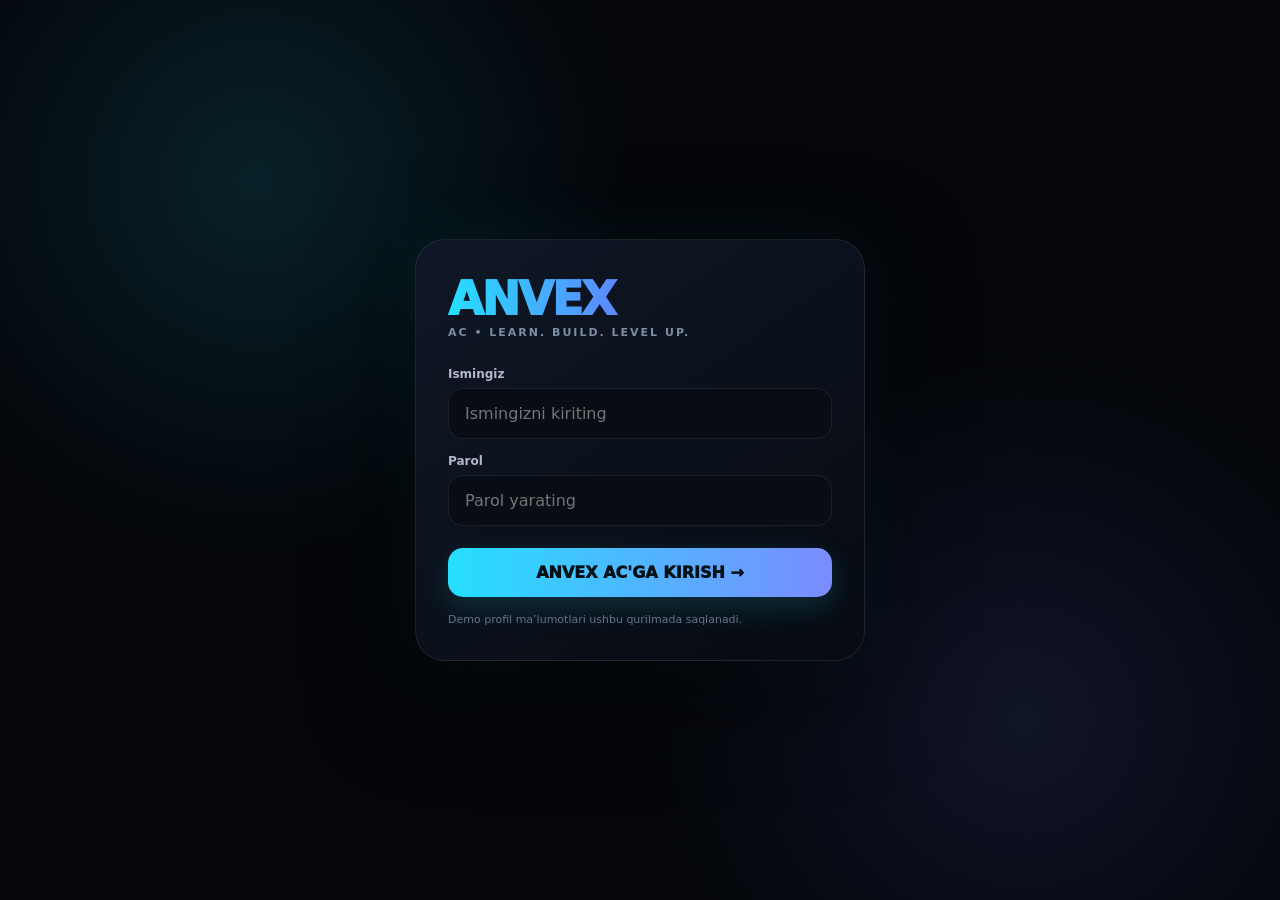
==== commit dbb553f0: "Update print statement from 'Hello' to 'Goodbye'" ====
--- a/index.html
+++ b/index.html
@@ -1,26 +1,33 @@
+
 <!DOCTYPE html>
 <html lang="uz">
 <head>
 <meta charset="UTF-8">
 <meta name="viewport" content="width=device-width, initial-scale=1.0">
-<meta name="theme-color" content="#060812">
+<meta name="theme-color" content="#070b12">
 <title>ANVEX AC</title>
 
 <style>
+
+/* =========================================================
+   ANVEX AC — GLOBAL STYLE
+   ========================================================= */
+
 :root{
-  --bg:#05070d;
-  --bg2:#090d17;
-  --card:#0d1320;
-  --card2:#111a29;
-  --green:#19f59a;
-  --blue:#38a9ff;
+  --bg:#05070b;
+  --panel:#0b111b;
+  --panel2:#101827;
+  --text:#f5f8ff;
+  --muted:#8d9ab0;
+  --line:rgba(255,255,255,.08);
+
+  --accent:#25dfff;
+  --accent2:#657cff;
+  --green:#20e58a;
   --purple:#9b5cff;
-  --yellow:#ffd84d;
-  --red:#ff4d68;
-  --text:#f5f7fb;
-  --muted:#8995a8;
-  --line:rgba(255,255,255,.09);
-  --shadow:0 20px 70px rgba(0,0,0,.35);
+  --orange:#ff9d32;
+  --red:#ff4264;
+  --yellow:#ffd43b;
 }
 
 *{
@@ -35,16 +42,33 @@
 
 body{
   background:
-    radial-gradient(circle at 10% 0%,rgba(25,245,154,.10),transparent 25%),
-    radial-gradient(circle at 90% 10%,rgba(155,92,255,.12),transparent 28%),
+    radial-gradient(
+      circle at 10% 10%,
+      rgba(37,223,255,.08),
+      transparent 30%
+    ),
+    radial-gradient(
+      circle at 90% 20%,
+      rgba(101,124,255,.08),
+      transparent 30%
+    ),
     var(--bg);
+
   color:var(--text);
-  font-family:Inter,Arial,sans-serif;
+  font-family:
+    Inter,
+    system-ui,
+    -apple-system,
+    BlinkMacSystemFont,
+    "Segoe UI",
+    sans-serif;
+
   min-height:100vh;
   overflow-x:hidden;
 }
 
-button,input{
+button,
+input{
   font:inherit;
 }
 
@@ -52,987 +76,1565 @@
   cursor:pointer;
 }
 
-img{
-  max-width:100%;
+button:disabled{
+  cursor:not-allowed;
+  opacity:.45;
+}
+
+.hidden{
+  display:none!important;
+}
+
+
+/* =========================================================
+   LOGIN
+   ========================================================= */
+
+#login{
+  position:fixed;
+  inset:0;
+  z-index:9999;
+
+  display:flex;
+  align-items:center;
+  justify-content:center;
+
+  padding:20px;
+
+  background:
+    radial-gradient(
+      circle at 20% 20%,
+      rgba(37,223,255,.12),
+      transparent 30%
+    ),
+    radial-gradient(
+      circle at 80% 80%,
+      rgba(101,124,255,.12),
+      transparent 30%
+    ),
+    #04060a;
+}
+
+.login-box{
+  width:min(450px,100%);
+
+  padding:32px;
+
+  border:1px solid var(--line);
+  border-radius:30px;
+
+  background:
+    linear-gradient(
+      145deg,
+      rgba(16,24,39,.96),
+      rgba(7,11,18,.96)
+    );
+
+  box-shadow:
+    0 30px 100px rgba(0,0,0,.55),
+    0 0 70px rgba(37,223,255,.07);
+
+  animation:
+    loginIn .7s ease;
+}
+
+@keyframes loginIn{
+  from{
+    opacity:0;
+    transform:translateY(25px) scale(.97);
+  }
+  to{
+    opacity:1;
+    transform:none;
+  }
+}
+
+.logo{
+  font-size:46px;
+  font-weight:1000;
+  letter-spacing:-2px;
+
+  background:
+    linear-gradient(
+      90deg,
+      #25dfff,
+      #657cff,
+      #a85cff
+    );
+
+  -webkit-background-clip:text;
+  color:transparent;
+}
+
+.logo-sub{
+  color:#7e8da5;
+  font-size:11px;
+  font-weight:800;
+  letter-spacing:2px;
+  margin-bottom:28px;
+}
+
+.login-box label{
   display:block;
-}
-
-a{
-  color:inherit;
-  text-decoration:none;
-}
-
-.app{
-  max-width:1500px;
-  margin:auto;
-  padding-bottom:110px;
-}
-
-/* ================= HEADER ================= */
-
-.header{
+  margin:15px 0 7px;
+
+  font-size:12px;
+  font-weight:800;
+  color:#aeb9cb;
+}
+
+.login-box input{
+  width:100%;
+
+  padding:15px 16px;
+
+  color:white;
+  background:#080d15;
+
+  border:1px solid var(--line);
+  border-radius:15px;
+
+  outline:none;
+
+  transition:.25s;
+}
+
+.login-box input:focus{
+  border-color:var(--accent);
+  box-shadow:
+    0 0 0 3px rgba(37,223,255,.08);
+}
+
+.main-btn{
+  width:100%;
+
+  margin-top:22px;
+  padding:15px;
+
+  border:0;
+  border-radius:15px;
+
+  color:#031016;
+
+  font-weight:1000;
+
+  background:
+    linear-gradient(
+      90deg,
+      var(--accent),
+      #7b8cff
+    );
+
+  box-shadow:
+    0 10px 30px rgba(37,223,255,.16);
+}
+
+.login-note{
+  margin-top:14px;
+
+  color:#647289;
+  font-size:11px;
+  line-height:1.6;
+}
+
+
+/* =========================================================
+   HEADER
+   ========================================================= */
+
+.top{
   position:sticky;
   top:0;
   z-index:100;
+
+  height:68px;
+
   display:flex;
   align-items:center;
   justify-content:space-between;
-  padding:14px 4%;
-  background:rgba(5,7,13,.82);
-  backdrop-filter:blur(22px);
+
+  padding:0 22px;
+
+  background:rgba(5,7,11,.82);
+  backdrop-filter:blur(18px);
+
   border-bottom:1px solid var(--line);
 }
 
-.logo{
-  font-size:25px;
+.brand{
+  font-size:21px;
+  font-weight:1000;
+  letter-spacing:-.5px;
+}
+
+.brand span{
+  color:var(--accent);
+}
+
+.top-right{
+  display:flex;
+  align-items:center;
+  gap:12px;
+}
+
+#headerLevel{
+  color:#91a1b8;
+  font-size:12px;
+  font-weight:900;
+}
+
+.avatar{
+  width:38px;
+  height:38px;
+
+  display:grid;
+  place-items:center;
+
+  border-radius:13px;
+
+  color:#061017;
+  font-weight:1000;
+
+  background:
+    linear-gradient(
+      135deg,
+      var(--accent),
+      #8a6cff
+    );
+}
+
+
+/* =========================================================
+   VIEWS
+   ========================================================= */
+
+.view{
+  display:none;
+
+  width:min(1120px,100%);
+  margin:auto;
+
+  padding:28px 20px 120px;
+}
+
+.view.active{
+  display:block;
+}
+
+
+/* =========================================================
+   HERO
+   ========================================================= */
+
+.hero{
+  position:relative;
+  overflow:hidden;
+
+  padding:38px;
+
+  border:1px solid var(--line);
+  border-radius:30px;
+
+  background:
+    radial-gradient(
+      circle at 85% 20%,
+      rgba(37,223,255,.12),
+      transparent 30%
+    ),
+    linear-gradient(
+      145deg,
+      #0c1420,
+      #080c14
+    );
+
+  box-shadow:
+    0 25px 70px rgba(0,0,0,.25);
+}
+
+.hero:after{
+  content:"";
+
+  position:absolute;
+  width:250px;
+  height:250px;
+
+  right:-100px;
+  bottom:-130px;
+
+  border-radius:50%;
+
+  border:1px solid rgba(37,223,255,.14);
+  box-shadow:
+    0 0 70px rgba(37,223,255,.07);
+}
+
+.hero-tag{
+  color:var(--accent);
+
+  font-size:10px;
   font-weight:1000;
   letter-spacing:2px;
 }
 
-.logo span{
-  color:var(--green);
-}
-
-.header-actions{
+.hero h1{
+  max-width:750px;
+
+  margin-top:14px;
+
+  font-size:clamp(34px,6vw,65px);
+  line-height:.98;
+  letter-spacing:-3px;
+}
+
+.hero h1 span{
+  background:
+    linear-gradient(
+      90deg,
+      #25dfff,
+      #8c6cff
+    );
+
+  -webkit-background-clip:text;
+  color:transparent;
+}
+
+.hero p{
+  max-width:700px;
+
+  margin-top:18px;
+
+  color:#8996aa;
+
+  line-height:1.8;
+}
+
+.hero-actions{
+  display:flex;
+  gap:10px;
+  flex-wrap:wrap;
+
+  margin-top:25px;
+}
+
+
+/* =========================================================
+   BUTTONS
+   ========================================================= */
+
+.btn{
+  padding:12px 17px;
+
+  border:1px solid var(--line);
+  border-radius:13px;
+
+  background:#101827;
+  color:#eef4ff;
+
+  font-weight:800;
+
+  transition:.2s;
+}
+
+.btn:hover{
+  transform:translateY(-2px);
+  border-color:rgba(37,223,255,.4);
+}
+
+.btn.primary{
+  border:0;
+
+  color:#041015;
+
+  background:
+    linear-gradient(
+      90deg,
+      var(--accent),
+      #7887ff
+    );
+}
+
+
+/* =========================================================
+   STATS
+   ========================================================= */
+
+.stats{
+  display:grid;
+  grid-template-columns:
+    repeat(4,1fr);
+
+  gap:12px;
+
+  margin:18px 0;
+}
+
+.stat{
+  padding:19px;
+
+  border:1px solid var(--line);
+  border-radius:20px;
+
+  background:
+    linear-gradient(
+      145deg,
+      rgba(16,24,39,.9),
+      rgba(8,12,20,.9)
+    );
+}
+
+.stat small{
+  display:block;
+
+  color:#75839a;
+
+  font-size:10px;
+  font-weight:900;
+  letter-spacing:1px;
+}
+
+.stat strong{
+  display:block;
+
+  margin-top:6px;
+
+  font-size:27px;
+}
+
+
+/* =========================================================
+   SECTION
+   ========================================================= */
+
+.section-head{
+  display:flex;
+  align-items:end;
+  justify-content:space-between;
+
+  margin:30px 0 15px;
+}
+
+.section-head h2{
+  font-size:22px;
+}
+
+.section-head p{
+  margin-top:4px;
+
+  color:#728096;
+  font-size:12px;
+}
+
+
+/* =========================================================
+   SUBJECTS
+   ========================================================= */
+
+.subject-grid{
+  display:grid;
+
+  grid-template-columns:
+    repeat(3,1fr);
+
+  gap:14px;
+}
+
+.subject{
+  position:relative;
+  overflow:hidden;
+
+  min-height:210px;
+
+  padding:23px;
+
+  border:1px solid var(--line);
+  border-radius:23px;
+
+  background:
+    radial-gradient(
+      circle at 90% 10%,
+      color-mix(
+        in srgb,
+        var(--subject) 17%,
+        transparent
+      ),
+      transparent 38%
+    ),
+    #0a1019;
+
+  transition:.25s;
+}
+
+.subject:hover{
+  transform:translateY(-5px);
+  border-color:color-mix(
+    in srgb,
+    var(--subject) 50%,
+    transparent
+  );
+}
+
+.subject-icon{
+  font-size:36px;
+}
+
+.subject-tag{
+  margin-top:12px;
+
+  color:var(--subject);
+
+  font-size:9px;
+  font-weight:1000;
+  letter-spacing:2px;
+}
+
+.subject h3{
+  margin-top:6px;
+
+  font-size:22px;
+}
+
+.subject p{
+  margin-top:7px;
+
+  color:#7f8da2;
+
+  font-size:12px;
+  line-height:1.6;
+}
+
+.subject .go{
+  position:absolute;
+  right:18px;
+  bottom:18px;
+
+  width:38px;
+  height:38px;
+
+  border:0;
+  border-radius:12px;
+
+  color:#fff;
+  background:#131d2d;
+
+  font-size:18px;
+}
+
+
+/* =========================================================
+   XP
+   ========================================================= */
+
+.xp-card{
+  padding:22px;
+
+  border:1px solid var(--line);
+  border-radius:23px;
+
+  background:
+    linear-gradient(
+      135deg,
+      rgba(101,124,255,.11),
+      rgba(32,229,138,.06)
+    );
+}
+
+.xp-row{
   display:flex;
   align-items:center;
-  gap:10px;
-}
-
-.circle-btn{
-  width:42px;
-  height:42px;
-  border-radius:14px;
-  background:var(--card2);
-  color:white;
+  justify-content:space-between;
+}
+
+.level-number{
+  font-size:23px;
+  font-weight:1000;
+}
+
+.progress,
+.small-progress{
+  height:8px;
+
+  overflow:hidden;
+
+  margin-top:15px;
+
+  border-radius:99px;
+
+  background:#182233;
+}
+
+.progress i,
+.small-progress i{
+  display:block;
+
+  height:100%;
+
+  width:0;
+
+  border-radius:99px;
+
+  background:
+    linear-gradient(
+      90deg,
+      var(--green),
+      var(--accent),
+      var(--accent2)
+    );
+
+  transition:width .6s ease;
+}
+
+
+/* =========================================================
+   COURSE GRID
+   ========================================================= */
+
+.course-grid{
+  display:grid;
+
+  grid-template-columns:
+    repeat(2,1fr);
+
+  gap:15px;
+}
+
+.course{
+  padding:23px;
+
   border:1px solid var(--line);
-}
-
-.avatar{
-  width:42px;
-  height:42px;
-  border-radius:50%;
+  border-radius:23px;
+
+  background:
+    radial-gradient(
+      circle at 90% 10%,
+      color-mix(
+        in srgb,
+        var(--course) 13%,
+        transparent
+      ),
+      transparent 35%
+    ),
+    #0b111b;
+
+  transition:.25s;
+}
+
+.course:hover{
+  transform:translateY(-4px);
+}
+
+.course-top{
+  display:flex;
+  align-items:center;
+  gap:12px;
+}
+
+.course-icon{
+  width:48px;
+  height:48px;
+
+  display:grid;
+  place-items:center;
+
+  border-radius:15px;
+
+  background:#121b2a;
+
+  font-size:24px;
+}
+
+.course-top h3{
+  flex:1;
+
+  font-size:20px;
+}
+
+.course-top strong{
+  color:var(--course);
+  font-size:13px;
+}
+
+.course p{
+  margin-top:15px;
+
+  color:#8491a5;
+  font-size:13px;
+  line-height:1.7;
+}
+
+.course button,
+.level-card button,
+.quiz button,
+.game-question button{
+  width:100%;
+
+  margin-top:13px;
+  padding:11px 13px;
+
+  border:1px solid var(--line);
+  border-radius:12px;
+
+  background:#111b2a;
+  color:#eaf1ff;
+
+  font-weight:800;
+}
+
+.course button:hover,
+.level-card button:hover,
+.quiz button:hover,
+.game-question button:hover{
+  border-color:var(--course,var(--accent));
+}
+
+
+/* =========================================================
+   LEARN / BANNER
+   ========================================================= */
+
+.course-banner{
+  padding:30px;
+
+  border:1px solid var(--line);
+  border-radius:28px;
+
+  background:
+    radial-gradient(
+      circle at 90% 10%,
+      var(--courseGlow),
+      transparent 35%
+    ),
+    #0a1019;
+}
+
+.course-banner h1{
+  margin-top:7px;
+
+  font-size:38px;
+}
+
+.course-banner p{
+  max-width:650px;
+
+  margin-top:10px;
+
+  color:#8996aa;
+  line-height:1.7;
+}
+
+.back{
+  margin-bottom:22px;
+}
+
+
+/* =========================================================
+   LEVEL GRID
+   ========================================================= */
+
+.level-grid{
+  display:grid;
+
+  grid-template-columns:
+    repeat(3,1fr);
+
+  gap:13px;
+}
+
+.level-card{
+  position:relative;
+
+  padding:20px;
+
+  min-height:190px;
+
+  border:1px solid var(--line);
+  border-radius:20px;
+
+  background:#0b111b;
+
+  transition:.25s;
+}
+
+.level-card:hover{
+  transform:translateY(-3px);
+}
+
+.level-card.done{
+  border-color:
+    rgba(32,229,138,.3);
+
+  background:
+    linear-gradient(
+      145deg,
+      rgba(32,229,138,.07),
+      #0b111b
+    );
+}
+
+.level-card.locked{
+  opacity:.55;
+}
+
+.level-card .lv{
+  font-size:10px;
+  font-weight:1000;
+  letter-spacing:1.5px;
+}
+
+.level-card h3{
+  margin-top:10px;
+
+  font-size:17px;
+}
+
+.level-card p{
+  margin-top:7px;
+
+  color:#7e8da2;
+
+  font-size:12px;
+  line-height:1.6;
+}
+
+
+/* =========================================================
+   LESSON
+   ========================================================= */
+
+.lesson{
+  padding:25px;
+
+  border:1px solid var(--line);
+  border-radius:25px;
+
+  background:#0a1019;
+}
+
+.lesson h2{
+  margin-top:22px;
+
+  font-size:30px;
+}
+
+.lesson-text{
+  margin-top:9px;
+
+  color:#8996aa;
+  line-height:1.8;
+}
+
+.video{
+  position:relative;
+
+  aspect-ratio:16/8.5;
+
+  margin-top:18px;
+
+  overflow:hidden;
+
   display:flex;
   align-items:center;
   justify-content:center;
-  background:linear-gradient(135deg,var(--green),var(--blue));
-  color:#00130c;
-  font-weight:1000;
-}
-
-/* ================= HERO ================= */
-
-.hero{
-  margin:25px 4%;
-  min-height:480px;
+
+  flex-direction:column;
+
+  border-radius:22px;
+
+  background:
+    radial-gradient(
+      circle,
+      rgba(37,223,255,.15),
+      transparent 40%
+    ),
+    #05080d;
+
   border:1px solid var(--line);
-  border-radius:32px;
-  overflow:hidden;
-  position:relative;
+}
+
+.video-play{
+  width:70px;
+  height:70px;
+
+  border:0;
+  border-radius:50%;
+
+  color:#061017;
+
+  background:
+    linear-gradient(
+      135deg,
+      var(--accent),
+      #7988ff
+    );
+
+  font-size:25px;
+
+  box-shadow:
+    0 0 45px rgba(37,223,255,.18);
+}
+
+.video-title{
+  margin-top:14px;
+
+  color:#9ba8bb;
+
+  font-size:12px;
+  font-weight:800;
+}
+
+
+/* =========================================================
+   QUIZ
+   ========================================================= */
+
+.quiz{
+  margin-top:20px;
+  padding:20px;
+
+  border:1px solid var(--line);
+  border-radius:20px;
+
+  background:#0d1522;
+}
+
+.quiz h3{
+  margin-bottom:15px;
+}
+
+.quiz button{
+  text-align:left;
+}
+
+
+/* =========================================================
+   PROFILE
+   ========================================================= */
+
+.profile-card{
+  padding:25px;
+
+  border:1px solid var(--line);
+  border-radius:25px;
+
+  background:#0a1019;
+}
+
+.profile-main{
   display:flex;
   align-items:center;
-  padding:45px;
+  gap:15px;
+}
+
+.profile-avatar{
+  width:65px;
+  height:65px;
+
+  display:grid;
+  place-items:center;
+
+  border-radius:20px;
+
+  color:#061017;
+
+  font-size:25px;
+  font-weight:1000;
+
   background:
-    linear-gradient(90deg,
-      rgba(3,6,12,.98) 0%,
-      rgba(3,6,12,.83) 43%,
-      rgba(3,6,12,.35) 100%),
-    url("https://images.unsplash.com/photo-1497366754035-f200968a6e72?auto=format&fit=crop&w=1800&q=85")
-    center/cover;
-  box-shadow:var(--shadow);
-}
-
-.hero:before{
-  content:"";
-  position:absolute;
-  width:360px;
-  height:360px;
-  right:-80px;
-  bottom:-160px;
-  background:var(--purple);
-  filter:blur(110px);
-  opacity:.25;
-}
-
-.hero-content{
-  max-width:760px;
-  position:relative;
-  z-index:2;
-}
-
-.eyebrow{
-  display:inline-flex;
-  align-items:center;
-  gap:8px;
-  padding:8px 13px;
-  border-radius:50px;
-  color:var(--green);
-  background:rgba(25,245,154,.08);
-  border:1px solid rgba(25,245,154,.22);
+    linear-gradient(
+      135deg,
+      var(--accent),
+      #8a6cff
+    );
+}
+
+.profile-name{
+  font-size:24px;
+  font-weight:1000;
+}
+
+.profile-sub{
+  margin-top:5px;
+
+  color:#7f8da2;
   font-size:12px;
-  font-weight:900;
-}
-
-.hero h1{
-  font-size:clamp(50px,8vw,92px);
-  line-height:.9;
-  letter-spacing:-5px;
-  margin:24px 0;
-}
-
-.hero h1 span{
-  color:var(--green);
-  text-shadow:0 0 35px rgba(25,245,154,.28);
-}
-
-.hero p{
-  color:#b8c2d1;
-  line-height:1.7;
-  max-width:680px;
-}
-
-.hero-buttons{
-  display:flex;
+}
+
+.achievement-grid{
+  display:grid;
+
+  grid-template-columns:
+    repeat(3,1fr);
+
   gap:12px;
-  flex-wrap:wrap;
-  margin-top:28px;
-}
-
-.primary-btn,
-.secondary-btn{
-  padding:14px 20px;
-  border-radius:15px;
-  font-weight:900;
-  border:1px solid transparent;
-}
-
-.primary-btn{
-  background:var(--green);
-  color:#00130c;
-}
-
-.secondary-btn{
-  background:rgba(255,255,255,.07);
-  color:white;
-  border-color:var(--line);
-}
-
-/* ================= MAIN ================= */
-
-main{
-  padding:0 4%;
-}
-
-.section{
-  margin-top:38px;
-}
-
-.section-head{
-  display:flex;
-  justify-content:space-between;
-  align-items:flex-end;
-  gap:15px;
-  margin-bottom:18px;
-}
-
-.section-head h2{
-  font-size:26px;
-}
-
-.section-head p{
-  color:var(--muted);
-  font-size:13px;
-}
-
-/* ================= STATS ================= */
-
-.stats{
-  display:grid;
-  grid-template-columns:repeat(4,1fr);
-  gap:14px;
-}
-
-.stat{
-  padding:20px;
-  border-radius:21px;
-  background:linear-gradient(145deg,var(--card2),var(--card));
-  border:1px solid var(--line);
-}
-
-.stat-icon{
-  font-size:26px;
-}
-
-.stat strong{
-  display:block;
-  font-size:29px;
-  margin-top:10px;
-}
-
-.stat small{
-  color:var(--muted);
-}
-
-/* ================= LEVEL ================= */
-
-.level-card{
-  margin-top:15px;
-  padding:22px;
-  border-radius:23px;
-  border:1px solid var(--line);
-  background:
-    linear-gradient(135deg,rgba(25,245,154,.10),rgba(155,92,255,.10)),
-    var(--card);
-}
-
-.level-row{
-  display:flex;
-  justify-content:space-between;
-  gap:10px;
-}
-
-.level-row strong{
-  font-size:20px;
-}
-
-.level-row span{
-  color:var(--muted);
-  font-size:13px;
-}
-
-.progress{
-  width:100%;
-  height:11px;
-  background:#202938;
-  border-radius:20px;
-  overflow:hidden;
-  margin-top:15px;
-}
-
-.progress-bar{
-  width:0%;
-  height:100%;
-  background:linear-gradient(90deg,var(--green),var(--blue),var(--purple));
-  border-radius:20px;
-  transition:.5s;
-}
-
-/* ================= SEARCH ================= */
-
-.search-box{
-  display:flex;
-  gap:10px;
-  margin-bottom:18px;
-}
-
-.search-box input{
-  flex:1;
-  min-width:0;
-  padding:15px 17px;
-  border-radius:15px;
-  outline:none;
-  color:white;
-  background:var(--card);
-  border:1px solid var(--line);
-}
-
-.search-box input:focus{
-  border-color:rgba(25,245,154,.5);
-}
-
-.search-btn{
-  padding:0 18px;
-  border-radius:15px;
-  color:#00130c;
-  background:var(--green);
-  font-weight:900;
-}
-
-/* ================= CATEGORY ================= */
-
-.categories{
-  display:flex;
-  gap:10px;
-  overflow:auto;
-  padding-bottom:4px;
-}
-
-.category{
-  white-space:nowrap;
-  padding:11px 15px;
-  border-radius:13px;
-  color:#aeb8c8;
-  background:var(--card);
-  border:1px solid var(--line);
-}
-
-.category.active{
-  color:#00130c;
-  background:var(--green);
-}
-
-/* ================= COURSE GRID ================= */
-
-.grid{
-  display:grid;
-  grid-template-columns:repeat(3,1fr);
-  gap:17px;
-}
-
-.card{
-  overflow:hidden;
-  border-radius:23px;
-  background:linear-gradient(145deg,#101827,#0a101a);
-  border:1px solid var(--line);
-  transition:.25s;
-}
-
-.card:hover{
-  transform:translateY(-5px);
-  border-color:rgba(25,245,154,.35);
-}
-
-.card-img{
-  width:100%;
-  height:185px;
-  object-fit:cover;
-}
-
-.card-body{
-  padding:18px;
-}
-
-.card-body h3{
-  font-size:19px;
-  margin-bottom:8px;
-}
-
-.card-body p{
-  color:var(--muted);
-  line-height:1.55;
-  font-size:14px;
-}
-
-.card-meta{
-  display:flex;
-  justify-content:space-between;
-  gap:10px;
-  margin-top:14px;
-  color:var(--muted);
-  font-size:12px;
-}
-
-.card-footer{
-  padding:0 18px 18px;
-  display:flex;
-  justify-content:space-between;
-  align-items:center;
-}
-
-.tag{
-  padding:6px 9px;
-  border-radius:9px;
-  color:var(--blue);
-  background:rgba(56,169,255,.10);
-  font-size:11px;
-  font-weight:800;
-}
-
-.open-btn{
-  padding:9px 13px;
-  border-radius:10px;
-  color:var(--green);
-  background:rgba(25,245,154,.09);
-  font-weight:900;
-}
-
-/* ================= VIDEO ================= */
-
-.video-grid{
-  display:grid;
-  grid-template-columns:repeat(2,1fr);
-  gap:18px;
-}
-
-.video-card{
-  overflow:hidden;
-  border-radius:23px;
-  background:var(--card);
-  border:1px solid var(--line);
-}
-
-.video-frame{
-  display:block;
-  width:100%;
-  aspect-ratio:16/9;
-  border:0;
-}
-
-.video-info{
-  padding:18px;
-}
-
-.video-info h3{
-  margin-bottom:7px;
-}
-
-.video-info p{
-  color:var(--muted);
-  line-height:1.5;
-  font-size:13px;
-}
-
-/* ================= AI ================= */
-
-.ai-box{
-  border-radius:27px;
-  padding:25px;
-  border:1px solid rgba(155,92,255,.25);
-  background:
-    radial-gradient(circle at 90% 10%,rgba(155,92,255,.2),transparent 30%),
-    radial-gradient(circle at 0% 100%,rgba(25,245,154,.12),transparent 30%),
-    var(--card);
-}
-
-.ai-header{
-  display:flex;
-  gap:15px;
-  align-items:center;
-}
-
-.ai-logo{
-  width:55px;
-  height:55px;
-  border-radius:17px;
+}
+
+.achievement{
+  min-height:120px;
+
   display:flex;
   align-items:center;
   justify-content:center;
+
+  flex-direction:column;
+
+  padding:15px;
+
+  text-align:center;
+
+  border:1px solid var(--line);
+  border-radius:18px;
+
+  background:#0d1522;
+}
+
+.achievement b{
   font-size:27px;
-  background:linear-gradient(135deg,var(--purple),var(--blue));
-}
-
-.ai-header h3{
-  font-size:22px;
-}
-
-.ai-header p{
-  color:var(--muted);
-  margin-top:4px;
-  font-size:13px;
-}
-
-.ai-input{
-  display:flex;
-  gap:10px;
-  margin-top:20px;
-}
-
-.ai-input input{
-  flex:1;
-  padding:14px 16px;
+}
+
+.achievement span{
+  margin-top:8px;
+
+  color:#8996aa;
+
+  font-size:11px;
+  line-height:1.5;
+}
+
+
+/* =========================================================
+   BOTTOM NAV
+   ========================================================= */
+
+.bottom-nav{
+  position:fixed;
+
+  left:50%;
+  bottom:13px;
+
+  z-index:500;
+
+  transform:translateX(-50%);
+
+  width:min(650px,calc(100% - 24px));
+
+  display:grid;
+  grid-template-columns:
+    repeat(4,1fr);
+
+  padding:7px;
+
+  border:1px solid var(--line);
+  border-radius:20px;
+
+  background:rgba(10,15,24,.88);
+
+  backdrop-filter:blur(20px);
+
+  box-shadow:
+    0 20px 50px rgba(0,0,0,.45);
+}
+
+.nav-btn{
+  padding:9px 5px;
+
+  border:0;
   border-radius:14px;
-  outline:none;
-  color:white;
-  background:#090e18;
+
+  color:#718096;
+
+  background:transparent;
+
+  font-size:10px;
+  font-weight:800;
+}
+
+.nav-btn span{
+  display:block;
+
+  margin-bottom:3px;
+
+  font-size:18px;
+}
+
+.nav-btn.active{
+  color:#eafaff;
+
+  background:#162333;
+}
+
+.nav-btn.active span{
+  color:var(--accent);
+}
+
+
+/* =========================================================
+   TOAST
+   ========================================================= */
+
+.toast{
+  position:fixed;
+
+  left:50%;
+  bottom:100px;
+
+  z-index:9999;
+
+  transform:
+    translate(-50%,20px);
+
+  opacity:0;
+
+  pointer-events:none;
+
+  padding:12px 17px;
+
   border:1px solid var(--line);
-}
-
-.ai-input button{
-  padding:0 17px;
-  border-radius:14px;
-  background:var(--purple);
-  color:white;
-  font-weight:900;
-}
-
-.ai-answer{
-  display:none;
-  margin-top:15px;
-  padding:16px;
-  line-height:1.65;
-  border-radius:15px;
+  border-radius:13px;
+
   background:#101827;
-  color:#c4cedc;
-}
-
-.ai-answer.show{
-  display:block;
-}
-
-.ai-prompts{
-  display:flex;
-  flex-wrap:wrap;
-  gap:8px;
-  margin-top:13px;
-}
-
-.ai-prompt{
-  padding:9px 11px;
-  border-radius:10px;
-  color:#b9c2d0;
-  background:#121b29;
-  border:1px solid var(--line);
-}
-
-/* ================= MISSIONS ================= */
-
-.missions{
-  display:grid;
-  grid-template-columns:repeat(3,1fr);
-  gap:15px;
-}
-
-.mission{
-  padding:19px;
-  border-radius:21px;
-  background:var(--card);
-  border:1px solid var(--line);
-}
-
-.mission-icon{
-  font-size:28px;
-}
-
-.mission h3{
-  margin:10px 0 5px;
-}
-
-.mission p{
-  color:var(--muted);
-  font-size:13px;
-  line-height:1.5;
-}
-
-.mission button{
-  width:100%;
-  margin-top:15px;
-  padding:11px;
-  border-radius:11px;
-  background:#172233;
-  color:white;
-  font-weight:900;
-}
-
-.mission.completed{
-  border-color:rgba(25,245,154,.45);
-}
-
-.mission.completed button{
-  background:var(--green);
-  color:#00130c;
-}
-
-/* ================= QUIZ ================= */
-
-.quiz{
-  padding:25px;
-  border-radius:25px;
-  background:
-    radial-gradient(circle at 90% 0%,rgba(155,92,255,.18),transparent 35%),
-    var(--card);
-  border:1px solid var(--line);
-}
-
-.quiz-question{
-  font-size:21px;
-  font-weight:900;
-  margin-bottom:18px;
-}
-
-.answers{
-  display:grid;
-  grid-template-columns:repeat(2,1fr);
-  gap:10px;
-}
-
-.answer{
-  padding:15px;
-  text-align:left;
-  border-radius:14px;
-  color:white;
-  background:#121b29;
-  border:1px solid var(--line);
-  transition:.2s;
-}
-
-.answer:hover{
-  border-color:var(--green);
-  transform:translateY(-2px);
-}
-
-.quiz-result{
-  min-height:24px;
-  margin-top:16px;
-  font-weight:900;
-}
-
-/* ================= GAME ================= */
-
-.game-grid{
-  display:grid;
-  grid-template-columns:1fr 1fr;
-  gap:18px;
-}
-
-.game-panel{
-  padding:25px;
-  border-radius:25px;
-  background:var(--card);
-  border:1px solid var(--line);
-}
-
-.game-number{
-  text-align:center;
-  font-size:80px;
-  font-weight:1000;
-  margin:25px 0;
-}
-
-.game-button{
-  width:100%;
-  padding:16px;
-  border-radius:15px;
-  color:white;
-  background:linear-gradient(90deg,var(--purple),var(--blue));
-  font-weight:1000;
-}
-
-.rank{
-  font-size:45px;
-  margin:25px 0 10px;
-}
-
-/* ================= ACHIEVEMENTS ================= */
-
-.achievements{
-  display:grid;
-  grid-template-columns:repeat(4,1fr);
-  gap:13px;
-}
-
-.achievement{
-  text-align:center;
-  padding:20px 12px;
-  border-radius:20px;
-  background:var(--card);
-  border:1px solid var(--line);
-}
-
-.achievement-icon{
-  font-size:38px;
-}
-
-.achievement h3{
-  font-size:14px;
-  margin-top:10px;
-}
-
-.achievement p{
-  color:var(--muted);
-  font-size:11px;
-  margin-top:5px;
-}
-
-.achievement.locked{
-  opacity:.38;
-  filter:grayscale(1);
-}
-
-/* ================= PROFILE ================= */
-
-.profile{
-  display:grid;
-  grid-template-columns:300px 1fr;
-  gap:18px;
-}
-
-.profile-card,
-.profile-data{
-  padding:25px;
-  border-radius:25px;
-  background:var(--card);
-  border:1px solid var(--line);
-}
-
-.profile-card{
-  text-align:center;
-}
-
-.big-avatar{
-  width:95px;
-  height:95px;
-  margin:auto;
-  border-radius:50%;
+
+  color:#eef5ff;
+
+  font-size:12px;
+  font-weight:800;
+
+  transition:.25s;
+}
+
+.toast.show{
+  opacity:1;
+
+  transform:
+    translate(-50%,0);
+}
+
+
+/* =========================================================
+   MODALS
+   ========================================================= */
+
+.video-modal,
+.game-modal{
+  position:fixed;
+
+  inset:0;
+
+  z-index:9998;
+
   display:flex;
   align-items:center;
   justify-content:center;
-  font-size:38px;
-  font-weight:1000;
-  color:#00130c;
-  background:linear-gradient(135deg,var(--green),var(--blue));
-}
-
-.profile-card h2{
-  margin-top:15px;
-}
-
-.profile-card p{
-  margin-top:5px;
-  color:var(--muted);
-}
-
-.profile-buttons{
-  display:grid;
-  gap:9px;
-  margin-top:20px;
-}
-
-.profile-buttons button{
-  padding:12px;
+
+  padding:20px;
+
+  background:rgba(0,0,0,.78);
+
+  backdrop-filter:blur(12px);
+}
+
+.video-modal-box,
+.game-box{
+  position:relative;
+
+  width:min(900px,100%);
+  max-height:90vh;
+
+  overflow:auto;
+
+  padding:22px;
+
+  border:1px solid var(--line);
+  border-radius:25px;
+
+  background:#0a1019;
+
+  box-shadow:
+    0 30px 100px rgba(0,0,0,.6);
+}
+
+.video-close,
+.game-close{
+  position:absolute;
+
+  top:12px;
+  right:12px;
+
+  z-index:3;
+
+  width:36px;
+  height:36px;
+
+  border:1px solid var(--line);
   border-radius:12px;
-  color:white;
-  background:#151f2f;
-  border:1px solid var(--line);
-}
-
-.profile-stat-grid{
-  display:grid;
-  grid-template-columns:repeat(3,1fr);
-  gap:10px;
-  margin-top:20px;
-}
-
-/* ================= MODAL ================= */
-
-.modal{
-  position:fixed;
-  inset:0;
-  z-index:500;
-  display:none;
+
+  color:#fff;
+  background:#111a28;
+
+  font-size:22px;
+}
+
+.fake-video{
+  width:100%;
+  aspect-ratio:16/9;
+
+  display:flex;
   align-items:center;
   justify-content:center;
+
+  flex-direction:column;
+
+  border-radius:20px;
+
+  color:#b9c5d8;
+
+  background:
+    radial-gradient(
+      circle,
+      var(--videoColor),
+      transparent 45%
+    ),
+    #05080d;
+}
+
+.fake-play{
+  width:70px;
+  height:70px;
+
+  display:grid;
+  place-items:center;
+
+  border-radius:50%;
+
+  color:#061017;
+
+  background:#25dfff;
+
+  font-size:24px;
+}
+
+.video-modal-box h2,
+.game-box h2{
+  margin-top:17px;
+}
+
+.video-modal-box p,
+.game-box p{
+  margin-top:8px;
+
+  color:#8996aa;
+  line-height:1.7;
+}
+
+
+/* =========================================================
+   GAME
+   ========================================================= */
+
+.game-box{
+  width:min(500px,100%);
+  text-align:center;
+}
+
+.game-icon-big{
+  font-size:58px;
+}
+
+.game-label{
+  margin-top:10px;
+
+  color:var(--accent);
+
+  font-size:10px;
+  font-weight:1000;
+  letter-spacing:2px;
+}
+
+.game-question{
+  margin-top:20px;
+
+  padding:18px;
+
+  border:1px solid var(--line);
+  border-radius:18px;
+
+  text-align:left;
+
+  background:#0d1522;
+}
+
+.game-question small{
+  color:#657cff;
+
+  font-size:9px;
+  font-weight:1000;
+  letter-spacing:2px;
+}
+
+.game-question h3{
+  margin-top:8px;
+}
+
+
+/* =========================================================
+   LEVEL UP
+   ========================================================= */
+
+#levelUpOverlay{
+  position:fixed;
+
+  inset:0;
+
+  z-index:10000;
+
+  display:flex;
+  align-items:center;
+  justify-content:center;
+
   padding:20px;
-  background:rgba(0,0,0,.78);
-  backdrop-filter:blur(10px);
-}
-
-.modal.show{
-  display:flex;
-}
-
-.modal-box{
-  width:min(700px,100%);
-  max-height:90vh;
-  overflow:auto;
-  padding:25px;
-  border-radius:25px;
-  background:#0b121e;
-  border:1px solid var(--line);
-}
-
-.modal-head{
-  display:flex;
-  justify-content:space-between;
-  align-items:center;
-  margin-bottom:18px;
-}
-
-.close{
-  width:36px;
-  height:36px;
-  border-radius:10px;
-  color:white;
-  background:#182333;
-}
-
-.lesson-content img{
-  width:100%;
-  border-radius:18px;
-  margin-bottom:18px;
-}
-
-.lesson-content h3{
-  margin:17px 0 8px;
-}
-
-.lesson-content p,
-.lesson-content li{
-  color:#aeb9c9;
-  line-height:1.7;
-}
-
-.lesson-content ul{
-  padding-left:20px;
-}
-
-/* ================= TOAST ================= */
-
-.toast{
-  position:fixed;
-  top:80px;
-  right:18px;
-  z-index:700;
-  padding:14px 17px;
-  border-radius:14px;
-  background:#121c2a;
-  border:1px solid rgba(25,245,154,.35);
-  transform:translateX(150%);
-  transition:.35s;
-  box-shadow:var(--shadow);
-}
-
-.toast.show{
-  transform:translateX(0);
-}
-
-/* ================= BOTTOM NAV ================= */
-
-.bottom-nav{
-  position:fixed;
-  left:50%;
-  bottom:13px;
-  transform:translateX(-50%);
-  z-index:300;
-  width:min(700px,93%);
-  padding:8px;
-  display:grid;
-  grid-template-columns:repeat(5,1fr);
-  border-radius:23px;
-  background:rgba(8,13,21,.91);
-  backdrop-filter:blur(25px);
-  border:1px solid var(--line);
-  box-shadow:0 15px 60px rgba(0,0,0,.45);
-}
-
-.nav-btn{
-  padding:9px 4px;
-  border-radius:16px;
-  color:#8490a4;
-  background:transparent;
+
+  background:rgba(0,0,0,.8);
+
+  backdrop-filter:blur(15px);
+}
+
+.level-up-box{
+  width:min(400px,100%);
+
+  padding:35px;
+
+  text-align:center;
+
+  border:1px solid rgba(37,223,255,.3);
+  border-radius:30px;
+
+  background:
+    radial-gradient(
+      circle at 50% 0,
+      rgba(37,223,255,.17),
+      transparent 50%
+    ),
+    #0a1019;
+}
+
+.level-up-icon{
+  font-size:60px;
+}
+
+.level-up-small{
+  margin-top:10px;
+
+  color:var(--accent);
+
   font-size:11px;
-  font-weight:900;
-}
-
-.nav-btn span{
-  display:block;
-  font-size:20px;
-  margin-bottom:4px;
-}
-
-.nav-btn.active{
-  color:var(--green);
-  background:rgba(25,245,154,.08);
-}
-
-/* ================= RESPONSIVE ================= */
-
-@media(max-width:1000px){
+  font-weight:1000;
+  letter-spacing:3px;
+}
+
+.level-up-number{
+  margin-top:5px;
+
+  font-size:80px;
+  font-weight:1000;
+
+  background:
+    linear-gradient(
+      90deg,
+      #25dfff,
+      #8b6cff
+    );
+
+  -webkit-background-clip:text;
+  color:transparent;
+}
+
+.level-up-box p{
+  color:#8996aa;
+}
+
+.level-up-box button{
+  margin-top:20px;
+
+  padding:12px 20px;
+
+  border:0;
+  border-radius:13px;
+
+  color:#041015;
+
+  font-weight:1000;
+
+  background:var(--accent);
+}
+
+
+/* =========================================================
+   MOBILE
+   ========================================================= */
+
+@media(max-width:850px){
+
+  .subject-grid{
+    grid-template-columns:
+      repeat(2,1fr);
+  }
+
+  .level-grid{
+    grid-template-columns:
+      repeat(2,1fr);
+  }
+
+  .achievement-grid{
+    grid-template-columns:
+      repeat(2,1fr);
+  }
+
+}
+
+@media(max-width:580px){
+
+  .top{
+    padding:0 14px;
+  }
+
+  .view{
+    padding:
+      20px
+      14px
+      110px;
+  }
+
+  .hero{
+    padding:25px;
+    border-radius:24px;
+  }
+
+  .hero h1{
+    letter-spacing:-2px;
+  }
 
   .stats{
-    grid-template-columns:repeat(2,1fr);
+    grid-template-columns:
+      repeat(2,1fr);
   }
 
-  .grid,
-  .missions{
-    grid-template-columns:repeat(2,1fr);
-  }
-
-  .achievements{
-    grid-template-columns:repeat(2,1fr);
-  }
-
-  .profile{
+  .subject-grid,
+  .course-grid,
+  .level-grid{
     grid-template-columns:1fr;
   }
-}
-
-@media(max-width:700px){
-
-  .hero{
-    min-height:480px;
-    padding:28px 22px;
-    margin:18px 4%;
+
+  .subject{
+    min-height:180px;
   }
 
-  .hero h1{
-    font-size:54px;
-    letter-spacing:-3px;
+  .achievement-grid{
+    grid-template-columns:
+      repeat(2,1fr);
   }
 
-  .grid,
-  .video-grid,
-  .missions,
-  .game-grid{
-    grid-template-columns:1fr;
+  .course-banner h1{
+    font-size:31px;
   }
 
-  .answers{
-    grid-template-columns:1fr;
+  .lesson{
+    padding:18px;
   }
 
-  .ai-input{
+  .video{
+    aspect-ratio:16/10;
+  }
+
+  .hero-actions{
     flex-direction:column;
   }
 
-  .ai-input button{
-    padding:13px;
+  .hero-actions .btn{
+    width:100%;
   }
 
-  .profile-stat-grid{
-    grid-template-columns:1fr 1fr 1fr;
-  }
-}
-
-@media(max-width:470px){
-
-  .stats{
-    grid-template-columns:1fr 1fr;
-  }
-
-  .hero h1{
-    font-size:47px;
-  }
-
-  .section-head h2{
-    font-size:21px;
-  }
-
-  .bottom-nav{
-    width:96%;
-  }
-
-  .nav-btn{
-    font-size:10px;
-  }
-}
+}
+
 </style>
 </head>
 
+
 <body>
 
-<div class="app">
-
-<!-- HEADER -->
-
-<header class="header">
-
-  <div class="logo">
-    ANVEX<span> AC</span>
+
+<!-- =======================================================
+     LOGIN
+     ======================================================= -->
+
+<div id="login">
+
+  <div class="login-box">
+
+    <div class="logo">
+      ANVEX
+    </div>
+
+    <div class="logo-sub">
+      AC • LEARN. BUILD. LEVEL UP.
+    </div>
+
+    <label>
+      Ismingiz
+    </label>
+
+    <input
+      id="nameInput"
+      type="text"
+      placeholder="Ismingizni kiriting"
+    >
+
+    <label>
+      Parol
+    </label>
+
+    <input
+      id="passInput"
+      type="password"
+      placeholder="Parol yarating"
+    >
+
+    <button
+      class="main-btn"
+      onclick="enterApp()"
+    >
+      ANVEX AC'GA KIRISH →
+    </button>
+
+    <div class="login-note">
+      Demo profil ma’lumotlari ushbu qurilmada saqlanadi.
+    </div>
+
   </div>
 
-  <div class="header-actions">
-
-    <button class="circle-btn"
-    onclick="notify('Bildirishnomalar bo‘limi 🔔')">
-      🔔
-    </button>
-
-    <button class="circle-btn"
-    onclick="notify('Qidiruvdan foydalaning 🔎')">
-      🔎
-    </button>
-
-    <div class="avatar">
+</div>
+
+
+<!-- =======================================================
+     APP
+     ======================================================= -->
+
+<div id="app" class="hidden">
+
+
+<header class="top">
+
+  <div class="brand">
+    ANVEX <span>AC</span>
+  </div>
+
+  <div class="top-right">
+
+    <div id="headerLevel">
+      LV 0
+    </div>
+
+    <div
+      class="avatar"
+      id="avatar"
+    >
       A
     </div>
 
@@ -1041,1025 +1643,368 @@
 </header>
 
 
-<!-- HERO -->
-
-<section class="hero">
-
-  <div class="hero-content">
-
-    <div class="eyebrow">
-      ⚡ ANVEX AC
-      <span>•</span>
-      NEXT GENERATION
+<!-- =======================================================
+     HOME
+     ======================================================= -->
+
+<main
+  id="home"
+  class="view active"
+>
+
+  <section class="hero">
+
+    <div class="hero-tag">
+      ANVEX AC • EDUCATION PLATFORM
     </div>
 
     <h1>
-      LEARN.<br>
-      PLAY.<br>
-      <span>LEVEL UP.</span>
+      Bilimni
+      <span>level</span>
+      qilib, kelajakni qur.
     </h1>
 
     <p>
-      Bilim oling, video darslarni tomosha qiling,
-      quizlarni yeching, o‘yinlarda qatnashing,
-      missionlarni bajaring va o‘z darajangizni oshiring.
-      ANVEX AC — o‘rganish va rivojlanishni bitta joyga jamlaydi.
+      IT, Cyber Security, English, Arabic,
+      Russian va Turkish yo‘nalishlarini
+      0-dan 10-levelgacha bosqichma-bosqich
+      o‘rganing. Har bir bosqichda dars,
+      video, amaliyot, test, XP va o‘yin mavjud.
     </p>
 
-    <div class="hero-buttons">
-
-      <button class="primary-btn"
-      onclick="scrollToId('learning')">
-        🚀 O‘rganishni boshlash
+    <div class="hero-actions">
+
+      <button
+        class="btn primary"
+        onclick="openView('courses')"
+      >
+        🚀 O‘qishni boshlash
       </button>
 
-      <button class="secondary-btn"
-      onclick="scrollToId('videos')">
-        ▶ Video darslar
+      <button
+        class="btn"
+        onclick="openView('profile')"
+      >
+        👤 Profil
       </button>
 
     </div>
 
+  </section>
+
+
+  <div class="stats">
+
+    <div class="stat">
+      <small>XP</small>
+      <strong id="xpStat">0</strong>
+    </div>
+
+    <div class="stat">
+      <small>Level</small>
+      <strong id="levelStat">0</strong>
+    </div>
+
+    <div class="stat">
+      <small>Darslar</small>
+      <strong id="lessonStat">0</strong>
+    </div>
+
+    <div class="stat">
+      <small>Streak</small>
+      <strong id="streakStat">
+        0 🔥
+      </strong>
+    </div>
+
   </div>
 
-</section>
-
-
-<main>
-
-<!-- DASHBOARD -->
-
-<section class="section">
 
   <div class="section-head">
+
     <div>
-      <h2>📊 Your Dashboard</h2>
-      <p>Bugungi ANVEX AC statistikangiz</p>
+      <h2>
+        Yo‘nalishlar
+      </h2>
+
+      <p>
+        Har birining o‘ziga xos dizayni mavjud.
+      </p>
     </div>
+
   </div>
 
-  <div class="stats">
-
-    <div class="stat">
-      <div class="stat-icon">⚡</div>
-      <strong id="xpValue">680</strong>
-      <small>XP Points</small>
+
+  <div
+    id="homeSubjects"
+    class="subject-grid"
+  ></div>
+
+
+  <div class="section-head">
+
+    <div>
+      <h2>
+        ⚡ ANVEX Progress
+      </h2>
+
+      <p>
+        XP yig‘ing va yangi level oching.
+      </p>
     </div>
 
-    <div class="stat">
-      <div class="stat-icon">🔥</div>
-      <strong id="streakValue">7</strong>
-      <small>Day Streak</small>
+  </div>
+
+
+  <div class="xp-card">
+
+    <div class="xp-row">
+
+      <div>
+
+        <div
+          class="level-number"
+          id="homeLevel"
+        >
+          Level 0
+        </div>
+
+        <div
+          style="
+            color:#8996aa;
+            font-size:12px;
+            margin-top:4px
+          "
+          id="xpText"
+        >
+          0 / 100 XP
+        </div>
+
+      </div>
+
+      <div style="font-size:28px">
+        ⚡
+      </div>
+
     </div>
 
-    <div class="stat">
-      <div class="stat-icon">📚</div>
-      <strong id="lessonValue">24</strong>
-      <small>Lessons</small>
+    <div class="progress">
+      <i id="xpBar"></i>
     </div>
 
-    <div class="stat">
-      <div class="stat-icon">🏆</div>
-      <strong id="achievementValue">12</strong>
-      <small>Achievements</small>
+  </div>
+
+</main>
+
+
+<!-- =======================================================
+     COURSES
+     ======================================================= -->
+
+<main
+  id="courses"
+  class="view"
+>
+
+  <div class="section-head">
+
+    <div>
+
+      <h2>
+        📚 Akademiya
+      </h2>
+
+      <p>
+        O‘zingizga kerakli yo‘nalishni tanlang.
+      </p>
+
     </div>
 
   </div>
 
-  <div class="level-card">
-
-    <div class="level-row">
-      <strong id="levelName">
-        ⚡ LEVEL 7
-      </strong>
-
-      <span id="levelXp">
-        80 / 100 XP
-      </span>
-    </div>
-
-    <div class="progress">
+  <div
+    id="courseGrid"
+    class="course-grid"
+  ></div>
+
+</main>
+
+
+<!-- =======================================================
+     LEARN
+     ======================================================= -->
+
+<main
+  id="learn"
+  class="view"
+>
+
+  <div id="learnContent"></div>
+
+</main>
+
+
+<!-- =======================================================
+     PROFILE
+     ======================================================= -->
+
+<main
+  id="profile"
+  class="view"
+>
+
+  <div class="profile-card">
+
+    <div class="profile-main">
+
       <div
-      class="progress-bar"
-      id="levelBar">
-      </div>
-    </div>
-
-  </div>
-
-</section>
-
-
-<!-- SEARCH -->
-
-<section class="section">
-
-  <div class="section-head">
-    <div>
-      <h2>🔎 Explore ANVEX AC</h2>
-      <p>Kurs va mavzularni qidiring</p>
-    </div>
-  </div>
-
-  <div class="search-box">
-
-    <input
-      id="searchInput"
-      placeholder="Masalan: Python, English, Cybersecurity..."
-      oninput="searchCourses()">
-
-    <button
-      class="search-btn"
-      onclick="searchCourses()">
-      Search
-    </button>
-
-  </div>
-
-  <div class="categories">
-
-    <button class="category active"
-    onclick="filterCategory('all',this)">
-      All
-    </button>
-
-    <button class="category"
-    onclick="filterCategory('it',this)">
-      💻 IT
-    </button>
-
-    <button class="category"
-    onclick="filterCategory('english',this)">
-      🇬🇧 English
-    </button>
-
-    <button class="category"
-    onclick="filterCategory('cyber',this)">
-      🛡️ Cybersecurity
-    </button>
-
-    <button class="category"
-    onclick="filterCategory('business',this)">
-      💼 Business
-    </button>
-
-    <button class="category"
-    onclick="filterCategory('science',this)">
-      🔬 Science
-    </button>
-
-  </div>
-
-</section>
-
-
-<!-- LEARNING -->
-
-<section class="section" id="learning">
-
-  <div class="section-head">
-    <div>
-      <h2>📚 Learning Center</h2>
-      <p>O‘zingizga mos kursni tanlang</p>
-    </div>
-  </div>
-
-  <div class="grid" id="courseGrid">
-
-
-    <article class="card course"
-    data-category="it"
-    data-title="IT Programming">
-
-      <img
-      class="card-img"
-      src="https://images.unsplash.com/photo-1515879218367-8466d910aaa4?auto=format&fit=crop&w=1000&q=85">
-
-      <div class="card-body">
-
-        <h3>💻 IT & Programming</h3>
-
-        <p>
-          Dasturlash, web development va
-          texnologiyalar asoslarini o‘rganing.
-        </p>
-
-        <div class="card-meta">
-          <span>12 Lessons</span>
-          <span>⚡ 600 XP</span>
-        </div>
-
-      </div>
-
-      <div class="card-footer">
-
-        <span class="tag">BEGINNER</span>
-
-        <button
-        class="open-btn"
-        onclick="openLesson('it')">
-          Open
-        </button>
-
-      </div>
-
-    </article>
-
-
-    <article class="card course"
-    data-category="english"
-    data-title="English Language">
-
-      <img
-      class="card-img"
-      src="https://images.unsplash.com/photo-1523240795612-9a054b0db644?auto=format&fit=crop&w=1000&q=85">
-
-      <div class="card-body">
-
-        <h3>🇬🇧 English</h3>
-
-        <p>
-          Grammar, vocabulary, listening va
-          speaking bo‘yicha mashqlar.
-        </p>
-
-        <div class="card-meta">
-          <span>18 Lessons</span>
-          <span>⚡ 900 XP</span>
-        </div>
-
-      </div>
-
-      <div class="card-footer">
-
-        <span class="tag">POPULAR</span>
-
-        <button
-        class="open-btn"
-        onclick="openLesson('english')">
-          Open
-        </button>
-
-      </div>
-
-    </article>
-
-
-    <article class="card course"
-    data-category="cyber"
-    data-title="Cybersecurity">
-
-      <img
-      class="card-img"
-      src="https://images.unsplash.com/photo-1563013544-824ae1b704d3?auto=format&fit=crop&w=1000&q=85">
-
-      <div class="card-body">
-
-        <h3>🛡️ Cybersecurity</h3>
-
-        <p>
-          Digital safety, privacy va
-          cybersecurity asoslari.
-        </p>
-
-        <div class="card-meta">
-          <span>10 Lessons</span>
-          <span>⚡ 750 XP</span>
-        </div>
-
-      </div>
-
-      <div class="card-footer">
-
-        <span class="tag">SECURITY</span>
-
-        <button
-        class="open-btn"
-        onclick="openLesson('cyber')">
-          Open
-        </button>
-
-      </div>
-
-    </article>
-
-
-    <article class="card course"
-    data-category="business"
-    data-title="Business">
-
-      <img
-      class="card-img"
-      src="https://images.unsplash.com/photo-1556761175-b413da4baf72?auto=format&fit=crop&w=1000&q=85">
-
-      <div class="card-body">
-
-        <h3>💼 Business</h3>
-
-        <p>
-          Biznes fikrlash, marketing va
-          moliyaviy savodxonlik.
-        </p>
-
-        <div class="card-meta">
-          <span>14 Lessons</span>
-          <span>⚡ 800 XP</span>
-        </div>
-
-      </div>
-
-      <div class="card-footer">
-
-        <span class="tag">BUSINESS</span>
-
-        <button
-        class="open-btn"
-        onclick="openLesson('business')">
-          Open
-        </button>
-
-      </div>
-
-    </article>
-
-
-    <article class="card course"
-    data-category="science"
-    data-title="Science">
-
-      <img
-      class="card-img"
-      src="https://images.unsplash.com/photo-1532094349884-543bc11b234d?auto=format&fit=crop&w=1000&q=85">
-
-      <div class="card-body">
-
-        <h3>🔬 Science</h3>
-
-        <p>
-          Fan, texnologiya va ilmiy
-          tushunchalarni interaktiv o‘rganing.
-        </p>
-
-        <div class="card-meta">
-          <span>16 Lessons</span>
-          <span>⚡ 850 XP</span>
-        </div>
-
-      </div>
-
-      <div class="card-footer">
-
-        <span class="tag">SCIENCE</span>
-
-        <button
-        class="open-btn"
-        onclick="openLesson('science')">
-          Open
-        </button>
-
-      </div>
-
-    </article>
-
-
-    <article class="card course"
-    data-category="it"
-    data-title="Web Development">
-
-      <img
-      class="card-img"
-      src="https://images.unsplash.com/photo-1498050108023-c5249f4df085?auto=format&fit=crop&w=1000&q=85">
-
-      <div class="card-body">
-
-        <h3>🌐 Web Development</h3>
-
-        <p>
-          HTML, CSS va JavaScript yordamida
-          zamonaviy saytlar yarating.
-        </p>
-
-        <div class="card-meta">
-          <span>20 Lessons</span>
-          <span>⚡ 1200 XP</span>
-        </div>
-
-      </div>
-
-      <div class="card-footer">
-
-        <span class="tag">ADVANCED</span>
-
-        <button
-        class="open-btn"
-        onclick="openLesson('web')">
-          Open
-        </button>
-
-      </div>
-
-    </article>
-
-  </div>
-
-</section>
-
-
-<!-- VIDEO CENTER -->
-
-<section class="section" id="videos">
-
-  <div class="section-head">
-    <div>
-      <h2>🎬 Video Learning Center</h2>
-      <p>Video orqali o‘rganing</p>
-    </div>
-  </div>
-
-  <div class="video-grid">
-
-    <article class="video-card">
-
-      <iframe
-      class="video-frame"
-      src="https://www.youtube.com/embed/HD13eq_Pmp8"
-      title="HTML"
-      allowfullscreen>
-      </iframe>
-
-      <div class="video-info">
-        <h3>🌐 HTML Basics</h3>
-        <p>
-          Web sahifa tuzilishini o‘rganish.
-        </p>
-      </div>
-
-    </article>
-
-
-    <article class="video-card">
-
-      <iframe
-      class="video-frame"
-      src="https://www.youtube.com/embed/zOjov-2OZ0E"
-      title="Programming"
-      allowfullscreen>
-      </iframe>
-
-      <div class="video-info">
-        <h3>💻 Programming Basics</h3>
-        <p>
-          Dasturlashga kirish.
-        </p>
-      </div>
-
-    </article>
-
-
-    <article class="video-card">
-
-      <iframe
-      class="video-frame"
-      src="https://www.youtube.com/embed/kqtD5dpn9C8"
-      title="Python"
-      allowfullscreen>
-      </iframe>
-
-      <div class="video-info">
-        <h3>🐍 Python</h3>
-        <p>
-          Python dasturlash tilining asoslari.
-        </p>
-      </div>
-
-    </article>
-
-
-    <article class="video-card">
-
-      <iframe
-      class="video-frame"
-      src="https://www.youtube.com/embed/UB1O30fR-EE"
-      title="HTML CSS"
-      allowfullscreen>
-      </iframe>
-
-      <div class="video-info">
-        <h3>🎨 HTML + CSS</h3>
-        <p>
-          Web dizayn va sahifa yaratish.
-        </p>
-      </div>
-
-    </article>
-
-  </div>
-
-</section>
-
-
-<!-- AI -->
-
-<section class="section">
-
-  <div class="section-head">
-    <div>
-      <h2>🤖 ANVEX AI</h2>
-      <p>O‘rganishda yordamchi</p>
-    </div>
-  </div>
-
-  <div class="ai-box">
-
-    <div class="ai-header">
-
-      <div class="ai-logo">
-        🤖
-      </div>
-
-      <div>
-        <h3>ANVEX AI Assistant</h3>
-        <p>
-          Savolingizni yozing yoki tayyor
-          variantlardan foydalaning.
-        </p>
-      </div>
-
-    </div>
-
-
-    <div class="ai-input">
-
-      <input
-      id="aiInput"
-      placeholder="Masalan: HTML nima?">
-
-      <button onclick="askAI()">
-        Ask AI
-      </button>
-
-    </div>
-
-
-    <div class="ai-prompts">
-
-      <button
-      class="ai-prompt"
-      onclick="setAI('Menga HTML ni tushuntir')">
-        HTML ni tushuntir
-      </button>
-
-      <button
-      class="ai-prompt"
-      onclick="setAI('Meni quiz qil')">
-        Meni quiz qil
-      </button>
-
-      <button
-      class="ai-prompt"
-      onclick="setAI('Python haqida ayt')">
-        Python
-      </button>
-
-      <button
-      class="ai-prompt"
-      onclick="setAI('Ingliz tilini qanday o‘rganaman?')">
-        English
-      </button>
-
-    </div>
-
-
-    <div
-    class="ai-answer"
-    id="aiAnswer">
-    </div>
-
-  </div>
-
-</section>
-
-
-<!-- MISSIONS -->
-
-<section class="section">
-
-  <div class="section-head">
-    <div>
-      <h2>🎯 Daily Missions</h2>
-      <p>Bugungi vazifalarni bajaring</p>
-    </div>
-  </div>
-
-  <div class="missions">
-
-    <div
-    class="mission"
-    id="mission1">
-
-      <div class="mission-icon">
-        📖
-      </div>
-
-      <h3>Lesson Complete</h3>
-
-      <p>
-        Bugun bitta darsni yakunlang.
-      </p>
-
-      <button
-      onclick="completeMission(1,100)">
-        +100 XP
-      </button>
-
-    </div>
-
-
-    <div
-    class="mission"
-    id="mission2">
-
-      <div class="mission-icon">
-        🎬
-      </div>
-
-      <h3>Video Explorer</h3>
-
-      <p>
-        Bitta video darslikni tomosha qiling.
-      </p>
-
-      <button
-      onclick="completeMission(2,150)">
-        +150 XP
-      </button>
-
-    </div>
-
-
-    <div
-    class="mission"
-    id="mission3">
-
-      <div class="mission-icon">
-        🧠
-      </div>
-
-      <h3>Quiz Master</h3>
-
-      <p>
-        Bugungi quizga javob bering.
-      </p>
-
-      <button
-      onclick="scrollToId('quiz')">
-        Go Quiz
-      </button>
-
-    </div>
-
-  </div>
-
-</section>
-
-
-<!-- QUIZ -->
-
-<section class="section" id="quiz">
-
-  <div class="section-head">
-    <div>
-      <h2>🧠 Daily Quiz</h2>
-      <p>Bilimingizni sinab ko‘ring</p>
-    </div>
-  </div>
-
-  <div class="quiz">
-
-    <div class="quiz-question">
-      HTML web sahifaning qaysi qismini belgilaydi?
-    </div>
-
-    <div class="answers">
-
-      <button
-      class="answer"
-      onclick="quizAnswer(false)">
-        🎵 Musiqa
-      </button>
-
-      <button
-      class="answer"
-      onclick="quizAnswer(true)">
-        🌐 Strukturani
-      </button>
-
-      <button
-      class="answer"
-      onclick="quizAnswer(false)">
-        📷 Kamerani
-      </button>
-
-      <button
-      class="answer"
-      onclick="quizAnswer(false)">
-        🎮 Gamepadni
-      </button>
-
-    </div>
-
-    <div
-    class="quiz-result"
-    id="quizResult">
-    </div>
-
-  </div>
-
-</section>
-
-
-<!-- GAME CENTER -->
-
-<section class="section">
-
-  <div class="section-head">
-    <div>
-      <h2>🎮 Game Center</h2>
-      <p>O‘ynang va XP yig‘ing</p>
-    </div>
-  </div>
-
-  <div class="game-grid">
-
-    <div class="game-panel">
-
-      <h3>⚡ Reaction Challenge</h3>
-
-      <p style="color:var(--muted);margin-top:7px">
-        Har bosishda ball yig‘asiz.
-        Har 5 ball uchun XP beriladi.
-      </p>
-
-      <div
-      class="game-number"
-      id="gameScore">
-        0
-      </div>
-
-      <button
-      class="game-button"
-      onclick="gameClick()">
-        ⚡ BOS!
-      </button>
-
-    </div>
-
-
-    <div class="game-panel">
-
-      <h3>🏆 Your Rank</h3>
-
-      <div
-      class="rank"
-      id="rankIcon">
-        🥉
-      </div>
-
-      <h2 id="rankName">
-        STARTER
-      </h2>
-
-      <p style="color:var(--muted);margin-top:8px">
-        20 ballga yetganingizda
-        keyingi rank ochiladi.
-      </p>
-
-    </div>
-
-  </div>
-
-</section>
-
-
-<!-- ACHIEVEMENTS -->
-
-<section class="section">
-
-  <div class="section-head">
-    <div>
-      <h2>🏆 Achievements</h2>
-      <p>Yutuqlarni oching</p>
-    </div>
-  </div>
-
-  <div class="achievements">
-
-    <div class="achievement">
-      <div class="achievement-icon">🚀</div>
-      <h3>First Step</h3>
-      <p>Birinchi dars</p>
-    </div>
-
-    <div class="achievement">
-      <div class="achievement-icon">🔥</div>
-      <h3>7 Day Streak</h3>
-      <p>7 kun davom eting</p>
-    </div>
-
-    <div class="achievement">
-      <div class="achievement-icon">🧠</div>
-      <h3>Quiz Master</h3>
-      <p>10 quiz</p>
-    </div>
-
-    <div class="achievement">
-      <div class="achievement-icon">⚡</div>
-      <h3>1000 XP</h3>
-      <p>1000 XP yig‘ing</p>
-    </div>
-
-    <div class="achievement locked">
-      <div class="achievement-icon">💎</div>
-      <h3>5000 XP</h3>
-      <p>Qulfda</p>
-    </div>
-
-    <div class="achievement locked">
-      <div class="achievement-icon">👑</div>
-      <h3>Elite Learner</h3>
-      <p>Qulfda</p>
-    </div>
-
-    <div class="achievement locked">
-      <div class="achievement-icon">🌟</div>
-      <h3>30 Day Streak</h3>
-      <p>Qulfda</p>
-    </div>
-
-    <div class="achievement locked">
-      <div class="achievement-icon">🏅</div>
-      <h3>Legend</h3>
-      <p>Qulfda</p>
-    </div>
-
-  </div>
-
-</section>
-
-
-<!-- PROFILE -->
-
-<section class="section" id="profile">
-
-  <div class="section-head">
-    <div>
-      <h2>👤 Profile</h2>
-      <p>Sizning ANVEX AC profilingiz</p>
-    </div>
-  </div>
-
-  <div class="profile">
-
-    <div class="profile-card">
-
-      <div class="big-avatar">
+        class="profile-avatar"
+        id="profileAvatar"
+      >
         A
       </div>
 
-      <h2>Anvarbek</h2>
-
-      <p>ANVEX AC Member</p>
-
-      <div class="profile-buttons">
-
-        <button
-        onclick="notify('Settings bo‘limi tayyorlanmoqda ⚙️')">
-          ⚙️ Settings
-        </button>
-
-        <button
-        onclick="notify('Achievements ochildi 🏆')">
+      <div>
+
+        <div
+          class="profile-name"
+          id="profileName"
+        >
+          Student
+        </div>
+
+        <div class="profile-sub">
+          ANVEX AC Student • Level
+          <span id="profileLevel">
+            0
+          </span>
+        </div>
+
+      </div>
+
+    </div>
+
+
+    <div class="section-head">
+
+      <div>
+
+        <h2>
           🏆 Achievements
-        </button>
-
-        <button
-        onclick="notify('Premium funksiyalar keyingi bosqichda 💎')">
-          💎 Premium
-        </button>
+        </h2>
+
+        <p>
+          O‘qishni davom ettiring va badge'larni oching.
+        </p>
 
       </div>
 
     </div>
 
 
-    <div class="profile-data">
-
-      <h3>📈 Your Progress</h3>
-
-      <p style="color:var(--muted);margin-top:6px">
-        ANVEX AC dagi umumiy rivojlanish
-      </p>
-
-
-      <p style="color:var(--muted);margin-top:20px">
-        Courses
-      </p>
-
-      <div class="progress">
-        <div
-        class="progress-bar"
-        style="width:72%">
-        </div>
+    <div class="achievement-grid">
+
+      <div class="achievement">
+        <b>🚀</b>
+        <span>
+          ANVEX AC'ga qo‘shildi
+        </span>
       </div>
 
-
-      <p style="color:var(--muted);margin-top:20px">
-        Videos
-      </p>
-
-      <div class="progress">
-        <div
-        class="progress-bar"
-        style="width:58%">
-        </div>
+      <div class="achievement">
+
+        <b id="lessonBadge">
+          📖
+        </b>
+
+        <span id="lessonBadgeText">
+          Birinchi darsni yakunlang
+        </span>
+
       </div>
 
-
-      <p style="color:var(--muted);margin-top:20px">
-        Quizzes
-      </p>
-
-      <div class="progress">
-        <div
-        class="progress-bar"
-        style="width:64%">
-        </div>
+      <div class="achievement">
+        <b>⚡</b>
+        <span>
+          XP yig‘uvchi
+        </span>
       </div>
 
-
-      <div class="profile-stat-grid">
-
-        <div class="stat">
-          <strong id="profileXP">680</strong>
-          <small>XP</small>
-        </div>
-
-        <div class="stat">
-          <strong>24</strong>
-          <small>Lessons</small>
-        </div>
-
-        <div class="stat">
-          <strong>7</strong>
-          <small>Streak</small>
-        </div>
-
+      <div class="achievement">
+        <b>🎯</b>
+        <span>
+          Level 1 ochilganda
+        </span>
       </div>
 
+      <div class="achievement">
+        <b>🔥</b>
+        <span>
+          Streakni davom ettiring
+        </span>
+      </div>
+
+      <div class="achievement">
+        <b>👑</b>
+        <span>
+          Level 10 — Master
+        </span>
+      </div>
+
     </div>
 
+
+    <button
+      class="btn"
+      style="margin-top:20px"
+      onclick="logout()"
+    >
+      Chiqish
+    </button>
+
   </div>
 
-</section>
-
 </main>
 
 
-<!-- BOTTOM NAV -->
+<!-- =======================================================
+     BOTTOM NAV
+     ======================================================= -->
 
 <nav class="bottom-nav">
 
   <button
-  class="nav-btn active"
-  onclick="activateNav(this);window.scrollTo({top:0,behavior:'smooth'})">
+    class="nav-btn active"
+    data-view="home"
+    onclick="openView('home')"
+  >
     <span>⌂</span>
     Home
   </button>
 
   <button
-  class="nav-btn"
-  onclick="activateNav(this);scrollToId('learning')">
+    class="nav-btn"
+    data-view="courses"
+    onclick="openView('courses')"
+  >
     <span>📚</span>
+    Courses
+  </button>
+
+  <button
+    class="nav-btn"
+    data-view="learn"
+    onclick="openView('learn')"
+  >
+    <span>🎓</span>
     Learn
   </button>
 
   <button
-  class="nav-btn"
-  onclick="activateNav(this);scrollToId('videos')">
-    <span>▶</span>
-    Videos
-  </button>
-
-  <button
-  class="nav-btn"
-  onclick="activateNav(this);scrollToId('quiz')">
-    <span>🧠</span>
-    Quiz
-  </button>
-
-  <button
-  class="nav-btn"
-  onclick="activateNav(this);scrollToId('profile')">
+    class="nav-btn"
+    data-view="profile"
+    onclick="openView('profile')"
+  >
     <span>👤</span>
     Profile
   </button>
@@ -2067,639 +2012,2985 @@
 </nav>
 
 
-<!-- LESSON MODAL -->
+</div>
+
 
 <div
-class="modal"
-id="lessonModal">
-
-  <div class="modal-box">
-
-    <div class="modal-head">
-
-      <h2 id="modalTitle">
-        Lesson
+  id="toast"
+  class="toast"
+></div>
+
+
+<script>
+
+/* =========================================================
+   ANVEX AC — DATABASE
+   ========================================================= */
+
+
+/* =========================================================
+   VIDEO DATABASE
+   =========================================================
+
+   YouTube URL:
+
+   https://www.youtube.com/watch?v=VIDEO_ID
+
+   Masalan:
+
+   https://www.youtube.com/watch?v=G3e-cpL7ofc
+
+   VIDEO_ID:
+   G3e-cpL7ofc
+
+   Har bir kursda 11 ta joy:
+   Level 0 → Level 10
+
+   Hozir bo‘sh joylarga keyinchalik
+   haqiqiy video ID qo‘yiladi.
+   ========================================================= */
+
+const VIDEO_IDS = {
+
+  IT:[
+    "",
+    "",
+    "",
+    "",
+    "",
+    "",
+    "",
+    "",
+    "",
+    "",
+    ""
+  ],
+
+  CYBER:[
+    "",
+    "",
+    "",
+    "",
+    "",
+    "",
+    "",
+    "",
+    "",
+    "",
+    ""
+  ],
+
+  ENGLISH:[
+    "",
+    "",
+    "",
+    "",
+    "",
+    "",
+    "",
+    "",
+    "",
+    "",
+    ""
+  ],
+
+  ARABIC:[
+    "",
+    "",
+    "",
+    "",
+    "",
+    "",
+    "",
+    "",
+    "",
+    "",
+    ""
+  ],
+
+  RUSSIAN:[
+    "",
+    "",
+    "",
+    "",
+    "",
+    "",
+    "",
+    "",
+    "",
+    "",
+    ""
+  ],
+
+  TURKISH:[
+    "",
+    "",
+    "",
+    "",
+    "",
+    "",
+    "",
+    "",
+    "",
+    "",
+    ""
+  ]
+
+};
+
+
+/* =========================================================
+   COURSE DATA
+   ========================================================= */
+
+const courses = {
+
+
+  /* =========================
+     IT
+     ========================= */
+
+  IT:{
+
+    name:"IT",
+    icon:"💻",
+    color:"#25dfff",
+    tag:"TECH",
+    description:
+      "Kompyuter va dasturlashni 0-dan boshlab o‘rganing.",
+
+    levels:[
+
+      ["Kompyuter Asoslari",
+       "Kompyuter, operatsion tizim va asosiy tushunchalar."],
+
+      ["Internet Asoslari",
+       "Internet, brauzer, sayt va server tushunchalari."],
+
+      ["HTML",
+       "Web sahifaning asosiy tuzilishini yaratish."],
+
+      ["CSS",
+       "Web sahifaga dizayn va zamonaviy ko‘rinish berish."],
+
+      ["JavaScript",
+       "Saytni interaktiv qilish va JavaScript asoslari."],
+
+      ["Variables",
+       "O‘zgaruvchilar, ma’lumotlar va operatorlar."],
+
+      ["Functions",
+       "Funksiyalar va kodni qayta ishlatish."],
+
+      ["DOM",
+       "HTML elementlarini JavaScript bilan boshqarish."],
+
+      ["Mini Project",
+       "Kichik web loyiha yaratish."],
+
+      ["Advanced Project",
+       "Kattaroq loyiha tuzilishini o‘rganish."],
+
+      ["Final Challenge",
+       "IT bo‘yicha yakuniy challenge."]
+    ],
+
+    questions:[
+
+      {
+        q:"HTML nimani anglatadi?",
+        a:[
+          "HyperText Markup Language",
+          "High Text Machine Language",
+          "Home Tool Markup Language",
+          "Hyper Tool Main Language"
+        ],
+        c:0
+      },
+
+      {
+        q:"CSS asosan nima uchun ishlatiladi?",
+        a:[
+          "Dizayn",
+          "Parol",
+          "Server",
+          "Database"
+        ],
+        c:0
+      },
+
+      {
+        q:"JavaScript nima uchun ishlatiladi?",
+        a:[
+          "Interaktivlik",
+          "Faqat rasm",
+          "Faqat audio",
+          "Faqat printer"
+        ],
+        c:0
+      },
+
+      {
+        q:"O‘zgaruvchi nima?",
+        a:[
+          "Qiymat saqlovchi nom",
+          "Rasm",
+          "Brauzer",
+          "Server"
+        ],
+        c:0
+      }
+    ]
+
+  },
+
+
+  /* =========================
+     CYBER SECURITY
+     ========================= */
+
+  CYBER:{
+
+    name:"Cyber Security",
+    icon:"🛡️",
+    color:"#20e58a",
+    tag:"CYBER",
+    description:
+      "Kiberxavfsizlikni 0-dan xavfsiz va qonuniy tarzda o‘rganing.",
+
+    levels:[
+
+      ["Cyber Security nima?",
+       "Kiberxavfsizlikning asosiy tushunchalari."],
+
+      ["Internet Safety",
+       "Internetdan xavfsiz foydalanish."],
+
+      ["Strong Password",
+       "Kuchli parol va password manager tushunchasi."],
+
+      ["Phishing",
+       "Phishing xabarlarini aniqlash."],
+
+      ["Two-Factor Authentication",
+       "2FA va qo‘shimcha himoya."],
+
+      ["Privacy",
+       "Shaxsiy ma’lumotlarni himoya qilish."],
+
+      ["Network Basics",
+       "Tarmoq va asosiy xavfsizlik tushunchalari."],
+
+      ["Malware Awareness",
+       "Zararli dasturlar haqida xavfsiz nazariya."],
+
+      ["Security Testing",
+       "Qonuniy va xavfsiz security testing tushunchasi."],
+
+      ["Defensive Security",
+       "Himoyalanish va xavfsizlik monitoringi."],
+
+      ["Final Challenge",
+       "Cyber Security yakuniy challenge."]
+    ],
+
+    questions:[
+
+      {
+        q:"Phishing nima?",
+        a:[
+          "Soxta xabar orqali ma’lumot olishga urinish",
+          "Video montaj",
+          "O‘yin",
+          "Dasturlash tili"
+        ],
+        c:0
+      },
+
+      {
+        q:"2FA nimani kuchaytiradi?",
+        a:[
+          "Hisob xavfsizligini",
+          "Internet tezligini",
+          "Ekran yorqinligini",
+          "Kompyuter ovozini"
+        ],
+        c:0
+      },
+
+      {
+        q:"Kuchli parol qanday bo‘ladi?",
+        a:[
+          "Uzun va noyob",
+          "123456",
+          "password",
+          "ism123"
+        ],
+        c:0
+      },
+
+      {
+        q:"Shaxsiy ma’lumotlarni himoya qilish nima?",
+        a:[
+          "Privacy",
+          "Gaming",
+          "Design",
+          "Editing"
+        ],
+        c:0
+      }
+    ]
+
+  },
+
+
+  /* =========================
+     ENGLISH
+     ========================= */
+
+  ENGLISH:{
+
+    name:"English",
+    icon:"🇬🇧",
+    color:"#7c5cff",
+    tag:"LANGUAGE",
+    description:
+      "English tilini 0-dan 10-levelgacha o‘rganing.",
+
+    levels:[
+
+      ["Alphabet",
+       "English alphabet va talaffuz."],
+
+      ["Basic Words",
+       "Eng kerakli kundalik so‘zlar."],
+
+      ["Pronouns",
+       "I, you, he, she, we, they."],
+
+      ["To Be",
+       "Am, is, are bilan gaplar."],
+
+      ["Present Simple",
+       "Kundalik ishlar haqida gapirish."],
+
+      ["Past Simple",
+       "O‘tgan zamon asoslari."],
+
+      ["Future",
+       "Kelajak haqida gapirish."],
+
+      ["Speaking",
+       "Oddiy suhbatlar."],
+
+      ["Vocabulary",
+       "Lug‘at boyligini oshirish."],
+
+      ["Real Conversation",
+       "Kundalik vaziyatlarda suhbat."],
+
+      ["Final Challenge",
+       "English yakuniy challenge."]
+    ],
+
+    questions:[
+
+      {
+        q:"'Book' so‘zining ma’nosi?",
+        a:[
+          "Kitob",
+          "Stol",
+          "Qalam",
+          "Uy"
+        ],
+        c:0
+      },
+
+      {
+        q:"'I ... a student.'",
+        a:[
+          "am",
+          "is",
+          "are",
+          "be"
+        ],
+        c:0
+      },
+
+      {
+        q:"'Hello' nimani anglatadi?",
+        a:[
+          "Salom",
+          "Rahmat",
+          "Xayr",
+          "Kitob"
+        ],
+        c:0
+      },
+
+      {
+        q:"'Apple' nima?",
+        a:[
+          "Olma",
+          "Suv",
+          "Uy",
+          "Maktab"
+        ],
+        c:0
+      }
+    ]
+
+  },
+
+
+  /* =========================
+     ARABIC
+     ========================= */
+
+  ARABIC:{
+
+    name:"Arab tili",
+    icon:"ع",
+    color:"#ffca28",
+    tag:"LANGUAGE",
+    description:
+      "Arab tilini alifbodan boshlab bosqichma-bosqich o‘rganing.",
+
+    levels:[
+
+      ["Arab Alifbosi",
+       "Arab alifbosidagi harflar bilan tanishish."],
+
+      ["Harflar",
+       "Harflarning yozilishi va talaffuzi."],
+
+      ["O‘qish",
+       "Oddiy arabcha so‘zlarni o‘qish."],
+
+      ["Salomlashish",
+       "Kundalik salomlashish iboralari."],
+
+      ["Sonlar",
+       "Arab tilida sonlar."],
+
+      ["Oddiy So‘zlar",
+       "Kundalik ishlatiladigan so‘zlar."],
+
+      ["Gap Tuzish",
+       "Oddiy gaplarni tuzish."],
+
+      ["Kundalik Iboralar",
+       "Kundalik muloqot uchun iboralar."],
+
+      ["Lug‘at",
+       "Yangi so‘zlarni yodlash."],
+
+      ["Speaking",
+       "Oddiy kundalik suhbat."],
+
+      ["Final Challenge",
+       "Arab tili yakuniy challenge."]
+    ],
+
+    questions:[
+
+      {
+        q:"Arab tilida 'kitob' so‘zi qaysi?",
+        a:[
+          "كتاب",
+          "بيت",
+          "قلم",
+          "باب"
+        ],
+        c:0
+      },
+
+      {
+        q:"Arab alifbosidagi birinchi harf?",
+        a:[
+          "ا",
+          "ب",
+          "ت",
+          "ث"
+        ],
+        c:0
+      },
+
+      {
+        q:"'مرحبا' nimani anglatadi?",
+        a:[
+          "Salom",
+          "Rahmat",
+          "Xayr",
+          "Kitob"
+        ],
+        c:0
+      },
+
+      {
+        q:"'بيت' nimani anglatadi?",
+        a:[
+          "Uy",
+          "Kitob",
+          "Qalam",
+          "Maktab"
+        ],
+        c:0
+      }
+    ]
+
+  },
+
+
+  /* =========================
+     RUSSIAN
+     ========================= */
+
+  RUSSIAN:{
+
+    name:"Rus tili",
+    icon:"🇷🇺",
+    color:"#ff4d6d",
+    tag:"LANGUAGE",
+    description:
+      "Rus tilini alifbodan boshlab o‘rganing.",
+
+    levels:[
+
+      ["Alifbo",
+       "Rus alifbosi va talaffuzi."],
+
+      ["Basic Words",
+       "Asosiy kundalik so‘zlar."],
+
+      ["Olmoshlar",
+       "Я, ты, он, она, мы, вы, они."],
+
+      ["Fe’llar",
+       "Eng ko‘p ishlatiladigan fe’llar."],
+
+      ["Otlar",
+       "Rus tilidagi otlar."],
+
+      ["Zamonlar",
+       "O‘tgan, hozirgi va kelasi zamon."],
+
+      ["Gap Tuzish",
+       "Oddiy ruscha gaplar."],
+
+      ["Speaking",
+       "Kundalik suhbat."],
+
+      ["Vocabulary",
+       "Lug‘at boyligini oshirish."],
+
+      ["Real Conversation",
+       "Kundalik vaziyatlarda muloqot."],
+
+      ["Final Challenge",
+       "Rus tili yakuniy challenge."]
+    ],
+
+    questions:[
+
+      {
+        q:"'Привет' nimani anglatadi?",
+        a:[
+          "Salom",
+          "Rahmat",
+          "Xayr",
+          "Kitob"
+        ],
+        c:0
+      },
+
+      {
+        q:"'Спасибо' nimani anglatadi?",
+        a:[
+          "Rahmat",
+          "Salom",
+          "Uy",
+          "Do‘st"
+        ],
+        c:0
+      },
+
+      {
+        q:"'Книга' nimani anglatadi?",
+        a:[
+          "Kitob",
+          "Qalam",
+          "Stol",
+          "Maktab"
+        ],
+        c:0
+      },
+
+      {
+        q:"'Дом' nimani anglatadi?",
+        a:[
+          "Uy",
+          "Kitob",
+          "Suv",
+          "Do‘st"
+        ],
+        c:0
+      }
+    ]
+
+  },
+
+
+  /* =========================
+     TURKISH
+     ========================= */
+
+  TURKISH:{
+
+    name:"Turk tili",
+    icon:"🇹🇷",
+    color:"#ff334f",
+    tag:"LANGUAGE",
+    description:
+      "Turk tilini 0-dan boshlab o‘rganing.",
+
+    levels:[
+
+      ["Alifbo",
+       "Turk alifbosi bilan tanishish."],
+
+      ["Basic Words",
+       "Asosiy turkcha so‘zlar."],
+
+      ["Olmoshlar",
+       "Ben, sen, o, biz, siz, onlar."],
+
+      ["Fe’llar",
+       "Asosiy turkcha fe’llar."],
+
+      ["Zamonlar",
+       "Turk tilidagi zamonlar."],
+
+      ["Savol Gaplar",
+       "Savol berish va javob qaytarish."],
+
+      ["Kundalik So‘zlar",
+       "Kundalik hayotda ishlatiladigan so‘zlar."],
+
+      ["Speaking",
+       "Oddiy suhbatlar."],
+
+      ["Vocabulary",
+       "Turkcha lug‘atni rivojlantirish."],
+
+      ["Real Conversation",
+       "Kundalik vaziyatlarda muloqot."],
+
+      ["Final Challenge",
+       "Turk tili yakuniy challenge."]
+    ],
+
+    questions:[
+
+      {
+        q:"'Merhaba' nimani anglatadi?",
+        a:[
+          "Salom",
+          "Rahmat",
+          "Xayr",
+          "Kitob"
+        ],
+        c:0
+      },
+
+      {
+        q:"'Teşekkürler' nimani anglatadi?",
+        a:[
+          "Rahmat",
+          "Salom",
+          "Uy",
+          "Do‘st"
+        ],
+        c:0
+      },
+
+      {
+        q:"'Kitap' nimani anglatadi?",
+        a:[
+          "Kitob",
+          "Qalam",
+          "Stol",
+          "Maktab"
+        ],
+        c:0
+      },
+
+      {
+        q:"'Su' nimani anglatadi?",
+        a:[
+          "Suv",
+          "Uy",
+          "Kitob",
+          "Do‘st"
+        ],
+        c:0
+      }
+    ]
+
+  }
+
+};
+
+
+/* =========================================================
+   STATE
+   ========================================================= */
+
+let state={
+
+  name:
+    localStorage.getItem("anvexName") || "",
+
+  password:
+    localStorage.getItem("anvexPassword") || "",
+
+  xp:
+    Number(
+      localStorage.getItem("anvexXP")
+    ) || 0,
+
+  lessons:
+    Number(
+      localStorage.getItem("anvexLessons")
+    ) || 0,
+
+  streak:
+    Number(
+      localStorage.getItem("anvexStreak")
+    ) || 0,
+
+  games:
+    Number(
+      localStorage.getItem("anvexGames")
+    ) || 0,
+
+  correctAnswers:
+    Number(
+      localStorage.getItem("anvexCorrect")
+    ) || 0,
+
+  selectedCourse:
+    localStorage.getItem("anvexCourse")
+    || "IT",
+
+  selectedLevel:
+    Number(
+      localStorage.getItem(
+        "anvexSelectedLevel"
+      )
+    ) || 0,
+
+  completed:{}
+
+};
+
+
+/* =========================================================
+   LOAD
+   ========================================================= */
+
+function loadCompleted(){
+
+  try{
+
+    state.completed =
+      JSON.parse(
+        localStorage.getItem(
+          "anvexCompleted"
+        )
+      ) || {};
+
+  }catch(e){
+
+    state.completed={};
+
+  }
+
+}
+
+
+/* =========================================================
+   SAVE
+   ========================================================= */
+
+function saveState(){
+
+  localStorage.setItem(
+    "anvexName",
+    state.name
+  );
+
+  localStorage.setItem(
+    "anvexPassword",
+    state.password
+  );
+
+  localStorage.setItem(
+    "anvexXP",
+    state.xp
+  );
+
+  localStorage.setItem(
+    "anvexLessons",
+    state.lessons
+  );
+
+  localStorage.setItem(
+    "anvexStreak",
+    state.streak
+  );
+
+  localStorage.setItem(
+    "anvexGames",
+    state.games
+  );
+
+  localStorage.setItem(
+    "anvexCorrect",
+    state.correctAnswers
+  );
+
+  localStorage.setItem(
+    "anvexCourse",
+    state.selectedCourse
+  );
+
+  localStorage.setItem(
+    "anvexSelectedLevel",
+    state.selectedLevel
+  );
+
+  localStorage.setItem(
+    "anvexCompleted",
+    JSON.stringify(
+      state.completed
+    )
+  );
+
+}
+
+
+/* =========================================================
+   LOGIN
+   ========================================================= */
+
+function enterApp(){
+
+  const name =
+    document
+      .getElementById("nameInput")
+      .value
+      .trim();
+
+  const pass =
+    document
+      .getElementById("passInput")
+      .value
+      .trim();
+
+  if(!name){
+
+    showToast(
+      "Ismingizni kiriting!"
+    );
+
+    return;
+
+  }
+
+  if(pass.length<4){
+
+    showToast(
+      "Parol kamida 4 belgidan iborat bo‘lsin!"
+    );
+
+    return;
+
+  }
+
+  state.name=name;
+  state.password=pass;
+
+  saveState();
+
+  document
+    .getElementById("login")
+    .classList.add("hidden");
+
+  document
+    .getElementById("app")
+    .classList.remove("hidden");
+
+  updateAll();
+
+  showToast(
+    `Xush kelibsiz, ${name}! 🚀`
+  );
+
+}
+
+
+/* =========================================================
+   AUTO LOGIN
+   ========================================================= */
+
+function autoLogin(){
+
+  if(
+    state.name &&
+    state.password
+  ){
+
+    document
+      .getElementById("login")
+      .classList.add("hidden");
+
+    document
+      .getElementById("app")
+      .classList.remove("hidden");
+
+  }
+
+}
+
+
+/* =========================================================
+   LOGOUT
+   ========================================================= */
+
+function logout(){
+
+  document
+    .getElementById("app")
+    .classList.add("hidden");
+
+  document
+    .getElementById("login")
+    .classList.remove("hidden");
+
+  document
+    .getElementById("passInput")
+    .value="";
+
+  showToast(
+    "Profilingizdan chiqdingiz."
+  );
+
+}
+
+
+/* =========================================================
+   LEVEL
+   ========================================================= */
+
+function getLevel(){
+
+  return Math.floor(
+    state.xp/100
+  );
+
+}
+
+function getCurrentXP(){
+
+  return state.xp%100;
+
+}
+
+
+/* =========================================================
+   XP
+   ========================================================= */
+
+function addXP(amount){
+
+  const oldLevel =
+    getLevel();
+
+  state.xp+=amount;
+
+  const newLevel =
+    getLevel();
+
+  saveState();
+
+  updateAll();
+
+  if(newLevel>oldLevel){
+
+    levelUpAnimation(
+      newLevel
+    );
+
+  }else{
+
+    showToast(
+      `+${amount} XP ⚡`
+    );
+
+  }
+
+}
+
+
+/* =========================================================
+   LEVEL UP
+   ========================================================= */
+
+function levelUpAnimation(level){
+
+  const overlay =
+    document.createElement("div");
+
+  overlay.id =
+    "levelUpOverlay";
+
+  overlay.innerHTML=`
+
+    <div class="level-up-box">
+
+      <div class="level-up-icon">
+        ⚡
+      </div>
+
+      <div class="level-up-small">
+        LEVEL UP
+      </div>
+
+      <div class="level-up-number">
+        ${level}
+      </div>
+
+      <p>
+        Yangi level ochildi!
+      </p>
+
+      <button
+        onclick="
+          document
+            .getElementById('levelUpOverlay')
+            .remove()
+        "
+      >
+        DAVOM ETISH
+      </button>
+
+    </div>
+
+  `;
+
+  document.body.appendChild(
+    overlay
+  );
+
+}
+
+
+/* =========================================================
+   NAVIGATION
+   ========================================================= */
+
+function openView(view){
+
+  document
+    .querySelectorAll(".view")
+    .forEach(v=>{
+      v.classList.remove(
+        "active"
+      );
+    });
+
+  const target =
+    document.getElementById(
+      view
+    );
+
+  if(target){
+
+    target.classList.add(
+      "active"
+    );
+
+  }
+
+  document
+    .querySelectorAll(".nav-btn")
+    .forEach(btn=>{
+
+      btn.classList.toggle(
+        "active",
+        btn.dataset.view===view
+      );
+
+    });
+
+  window.scrollTo({
+    top:0,
+    behavior:"smooth"
+  });
+
+  if(view==="courses")
+    renderCourses();
+
+  if(view==="learn")
+    renderLearn();
+
+  if(view==="profile")
+    updateProfile();
+
+}
+
+
+/* =========================================================
+   HOME SUBJECTS
+   ========================================================= */
+
+function renderHomeSubjects(){
+
+  const box =
+    document.getElementById(
+      "homeSubjects"
+    );
+
+  if(!box) return;
+
+  box.innerHTML="";
+
+  Object
+    .entries(courses)
+    .forEach(
+      ([id,course])=>{
+
+        const div =
+          document.createElement(
+            "div"
+          );
+
+        div.className="subject";
+
+        div.style.setProperty(
+          "--subject",
+          course.color
+        );
+
+        div.innerHTML=`
+
+          <div class="subject-icon">
+            ${course.icon}
+          </div>
+
+          <div class="subject-tag">
+            ${course.tag}
+          </div>
+
+          <h3>
+            ${course.name}
+          </h3>
+
+          <p>
+            ${course.description}
+          </p>
+
+          <button
+            class="go"
+            onclick="
+              openCourse('${id}')
+            "
+          >
+            →
+          </button>
+
+        `;
+
+        box.appendChild(div);
+
+      }
+    );
+
+}
+
+
+/* =========================================================
+   COURSES
+   ========================================================= */
+
+function renderCourses(){
+
+  const box =
+    document.getElementById(
+      "courseGrid"
+    );
+
+  if(!box) return;
+
+  box.innerHTML="";
+
+  Object
+    .entries(courses)
+    .forEach(
+      ([id,course])=>{
+
+        const completed =
+          getCourseCompleted(id);
+
+        const percent =
+          Math.round(
+            completed/
+            11*
+            100
+          );
+
+        const div =
+          document.createElement(
+            "div"
+          );
+
+        div.className="course";
+
+        div.style.setProperty(
+          "--course",
+          course.color
+        );
+
+        div.innerHTML=`
+
+          <div class="course-top">
+
+            <div
+              class="course-icon"
+              style="
+                color:${course.color}
+              "
+            >
+              ${course.icon}
+            </div>
+
+            <h3>
+              ${course.name}
+            </h3>
+
+            <strong>
+              ${percent}%
+            </strong>
+
+          </div>
+
+          <p>
+            ${course.description}
+          </p>
+
+          <div class="small-progress">
+
+            <i
+              style="
+                width:${percent}%;
+                background:${course.color}
+              "
+            ></i>
+
+          </div>
+
+          <button
+            onclick="
+              openCourse('${id}')
+            "
+          >
+            ${
+              completed>0
+              ? "Davom ettirish →"
+              : "Boshlash →"
+            }
+          </button>
+
+        `;
+
+        box.appendChild(div);
+
+      }
+    );
+
+}
+
+
+/* =========================================================
+   COMPLETED COUNT
+   ========================================================= */
+
+function getCourseCompleted(id){
+
+  let count=0;
+
+  for(
+    let i=0;
+    i<11;
+    i++
+  ){
+
+    if(
+      state.completed[
+        `${id}_${i}`
+      ]
+    ){
+
+      count++;
+
+    }
+
+  }
+
+  return count;
+
+}
+
+
+/* =========================================================
+   OPEN COURSE
+   ========================================================= */
+
+function openCourse(id){
+
+  state.selectedCourse=id;
+
+  localStorage.setItem(
+    "anvexCourse",
+    id
+  );
+
+  renderLearn();
+
+  openView(
+    "learn"
+  );
+
+}
+
+
+/* =========================================================
+   RENDER LEARN
+   ========================================================= */
+
+function renderLearn(){
+
+  const box =
+    document.getElementById(
+      "learnContent"
+    );
+
+  if(!box) return;
+
+  const id =
+    state.selectedCourse;
+
+  const course =
+    courses[id];
+
+  if(!course) return;
+
+  const completed =
+    getCourseCompleted(id);
+
+  box.innerHTML=`
+
+    <section
+      class="course-banner"
+      style="
+        --courseGlow:
+        ${course.color}25;
+        --course:
+        ${course.color};
+      "
+    >
+
+      <button
+        class="btn back"
+        onclick="
+          openView('courses')
+        "
+      >
+        ← Kurslarga qaytish
+      </button>
+
+      <div
+        style="
+          font-size:48px;
+          margin-bottom:12px;
+        "
+      >
+        ${course.icon}
+      </div>
+
+      <div
+        style="
+          color:${course.color};
+          font-size:10px;
+          font-weight:1000;
+          letter-spacing:2px;
+        "
+      >
+        ${course.tag}
+      </div>
+
+      <h1>
+        ${course.name}
+      </h1>
+
+      <p>
+        ${course.description}
+      </p>
+
+      <div
+        style="
+          margin-top:18px;
+          color:#9ca9bc;
+          font-size:13px;
+        "
+      >
+        ${completed}/11 level tugallangan
+      </div>
+
+    </section>
+
+
+    <div class="section-head">
+
+      <div>
+
+        <h2>
+          🎓 0 → 10 Level
+        </h2>
+
+        <p>
+          Har bir levelni tugatib,
+          keyingisini oching.
+        </p>
+
+      </div>
+
+    </div>
+
+
+    <div class="level-grid">
+
+      ${course.levels
+        .map(
+          (level,index)=>
+            renderLevelCard(
+              id,
+              course,
+              level,
+              index
+            )
+        )
+        .join("")}
+
+    </div>
+
+  `;
+
+}
+
+
+/* =========================================================
+   LEVEL CARD
+   ========================================================= */
+
+function renderLevelCard(
+  courseId,
+  course,
+  level,
+  index
+){
+
+  const key =
+    `${courseId}_${index}`;
+
+  const done =
+    !!state.completed[key];
+
+  let unlocked=true;
+
+  if(index>0){
+
+    unlocked =
+      !!state.completed[
+        `${courseId}_${index-1}`
+      ];
+
+  }
+
+  const hasVideo =
+    Boolean(
+      VIDEO_IDS[
+        courseId
+      ]?.[index]
+    );
+
+  return `
+
+    <div
+      class="
+        level-card
+        ${!unlocked?"locked":""}
+        ${done?"done":""}
+      "
+      style="
+        --course:${course.color}
+      "
+    >
+
+      <div
+        class="lv"
+        style="
+          color:${course.color}
+        "
+      >
+        LEVEL ${index}
+      </div>
+
+      <h3>
+        ${level[0]}
+      </h3>
+
+      <p>
+        ${level[1]}
+      </p>
+
+      <div
+        style="
+          margin-top:10px;
+          color:#718096;
+          font-size:10px;
+        "
+      >
+        ${
+          hasVideo
+          ? "🎥 Video mavjud"
+          : "🎥 Video ulanadi"
+        }
+      </div>
+
+      ${
+        done
+        ? `
+          <button
+            onclick="
+              startLesson(
+                '${courseId}',
+                ${index}
+              )
+            "
+          >
+            ✓ Qayta ko‘rish
+          </button>
+        `
+        :
+        unlocked
+        ? `
+          <button
+            onclick="
+              startLesson(
+                '${courseId}',
+                ${index}
+              )
+            "
+          >
+            Boshlash →
+          </button>
+        `
+        :
+        `
+          <button disabled>
+            🔒 Yopiq
+          </button>
+        `
+      }
+
+    </div>
+
+  `;
+
+}
+
+
+/* =========================================================
+   START LESSON
+   ========================================================= */
+
+function startLesson(
+  courseId,
+  levelIndex
+){
+
+  const course =
+    courses[courseId];
+
+  const level =
+    course.levels[levelIndex];
+
+  state.selectedCourse =
+    courseId;
+
+  state.selectedLevel =
+    levelIndex;
+
+  saveState();
+
+  const box =
+    document.getElementById(
+      "learnContent"
+    );
+
+  box.innerHTML=`
+
+    <section
+      class="lesson"
+      style="
+        --course:${course.color}
+      "
+    >
+
+      <button
+        class="btn"
+        onclick="
+          renderLearn()
+        "
+      >
+        ← Level ${levelIndex}
+      </button>
+
+
+      <div class="video">
+
+        <button
+          class="video-play"
+          onclick="
+            playLessonVideo(
+              '${courseId}',
+              ${levelIndex}
+            )
+          "
+        >
+          ▶
+        </button>
+
+        <div class="video-title">
+          ${course.name}
+          • Level ${levelIndex}
+          • ${level[0]}
+        </div>
+
+      </div>
+
+
+      <h2>
+        ${level[0]}
       </h2>
 
+      <p class="lesson-text">
+        ${level[1]}
+      </p>
+
+
+      <div
+        style="
+          margin-top:20px;
+          padding:18px;
+          border-radius:18px;
+          background:#101927;
+          border:1px solid var(--line);
+        "
+      >
+
+        <div
+          style="
+            color:${course.color};
+            font-size:11px;
+            font-weight:900;
+            letter-spacing:1px;
+          "
+        >
+          📖 DARS KONSPEKTI
+        </div>
+
+        <h3
+          style="
+            margin-top:10px;
+            font-size:19px;
+          "
+        >
+          ${getLessonTitle(
+            courseId,
+            levelIndex
+          )}
+        </h3>
+
+        <p
+          style="
+            color:#9ba8bb;
+            line-height:1.8;
+            margin-top:9px;
+          "
+        >
+          Ushbu darsda mavzuning asosiy
+          tushunchalarini o‘rganasiz.
+          Avval videoni ko‘ring, keyin
+          nazariyani o‘qing va testni bajaring.
+        </p>
+
+      </div>
+
+
+      <div class="quiz">
+
+        <h3>
+          🧠 Mini Test
+        </h3>
+
+        <div id="quizArea">
+
+          ${renderQuiz(
+            courseId,
+            levelIndex
+          )}
+
+        </div>
+
+      </div>
+
+
+      <div
+        style="
+          margin-top:15px;
+          display:grid;
+          grid-template-columns:
+            1fr 1fr;
+          gap:10px;
+        "
+      >
+
+        <button
+          class="btn primary"
+          onclick="
+            completeLesson(
+              '${courseId}',
+              ${levelIndex}
+            )
+          "
+        >
+          ✓ Darsni yakunlash
+        </button>
+
+        <button
+          class="btn"
+          onclick="
+            openGame(
+              '${courseId}',
+              ${levelIndex}
+            )
+          "
+        >
+          🎮 O‘yin
+        </button>
+
+      </div>
+
+    </section>
+
+  `;
+
+  window.scrollTo({
+    top:0,
+    behavior:"smooth"
+  });
+
+}
+
+
+/* =========================================================
+   LESSON TITLE
+   ========================================================= */
+
+function getLessonTitle(
+  courseId,
+  index
+){
+
+  const titles={
+
+    IT:[
+      "Kompyuter Asoslari",
+      "Internet Asoslari",
+      "HTML bilan birinchi sahifa",
+      "CSS bilan dizayn",
+      "JavaScriptga kirish",
+      "Variables",
+      "Functions",
+      "DOM",
+      "Mini Web Project",
+      "Advanced Project",
+      "Final Challenge"
+    ],
+
+    CYBER:[
+      "Cyber Security nima?",
+      "Internet Safety",
+      "Strong Password",
+      "Phishing",
+      "2FA",
+      "Privacy",
+      "Network Basics",
+      "Malware Awareness",
+      "Security Testing",
+      "Defensive Security",
+      "Final Challenge"
+    ],
+
+    ENGLISH:[
+      "English Alphabet",
+      "Basic Words",
+      "Pronouns",
+      "To Be",
+      "Present Simple",
+      "Past Simple",
+      "Future",
+      "Speaking",
+      "Vocabulary",
+      "Real Conversation",
+      "Final Challenge"
+    ],
+
+    ARABIC:[
+      "Arab Alifbosi",
+      "Harflar",
+      "O‘qish",
+      "Salomlashish",
+      "Sonlar",
+      "Oddiy So‘zlar",
+      "Gap Tuzish",
+      "Kundalik Iboralar",
+      "Lug‘at",
+      "Speaking",
+      "Final Challenge"
+    ],
+
+    RUSSIAN:[
+      "Rus Alifbosi",
+      "Basic Words",
+      "Olmoshlar",
+      "Fe’llar",
+      "Otlar",
+      "Zamonlar",
+      "Gap Tuzish",
+      "Speaking",
+      "Vocabulary",
+      "Real Conversation",
+      "Final Challenge"
+    ],
+
+    TURKISH:[
+      "Turk Alifbosi",
+      "Basic Words",
+      "Olmoshlar",
+      "Fe’llar",
+      "Zamonlar",
+      "Savol Gaplar",
+      "Kundalik So‘zlar",
+      "Speaking",
+      "Vocabulary",
+      "Real Conversation",
+      "Final Challenge"
+    ]
+
+  };
+
+  return titles[
+    courseId
+  ]?.[index]
+  ||
+  courses[
+    courseId
+  ]?.levels?.[index]?.[0]
+  ||
+  "ANVEX AC Lesson";
+
+}
+
+
+/* =========================================================
+   QUIZ
+   ========================================================= */
+
+function renderQuiz(
+  courseId,
+  levelIndex
+){
+
+  const course =
+    courses[courseId];
+
+  const question =
+    course.questions[
+      levelIndex %
+      course.questions.length
+    ];
+
+  return `
+
+    <div
+      style="
+        color:#dfe7f5;
+        font-size:16px;
+        font-weight:800;
+        margin-bottom:10px;
+      "
+    >
+      ${question.q}
+    </div>
+
+    ${
+      question.a
+        .map(
+          (answer,index)=>`
+
+            <button
+              onclick="
+                checkAnswer(
+                  '${courseId}',
+                  ${levelIndex},
+                  ${index}
+                )
+              "
+            >
+              ${answer}
+            </button>
+
+          `
+        )
+        .join("")
+    }
+
+  `;
+
+}
+
+
+/* =========================================================
+   CHECK ANSWER
+   ========================================================= */
+
+function checkAnswer(
+  courseId,
+  levelIndex,
+  answerIndex
+){
+
+  const course =
+    courses[courseId];
+
+  const question =
+    course.questions[
+      levelIndex %
+      course.questions.length
+    ];
+
+  if(
+    answerIndex===
+    question.c
+  ){
+
+    state.correctAnswers++;
+
+    saveState();
+
+    addXP(10);
+
+    showToast(
+      "To‘g‘ri javob! +10 XP 🎯"
+    );
+
+  }else{
+
+    showToast(
+      "Noto‘g‘ri. Yana urinib ko‘ring."
+    );
+
+  }
+
+}
+
+
+/* =========================================================
+   COMPLETE LESSON
+   ========================================================= */
+
+function completeLesson(
+  courseId,
+  levelIndex
+){
+
+  const key =
+    `${courseId}_${levelIndex}`;
+
+  if(
+    state.completed[key]
+  ){
+
+    showToast(
+      "Bu level allaqachon tugallangan."
+    );
+
+    return;
+
+  }
+
+  state.completed[key]=true;
+
+  state.lessons++;
+
+  saveState();
+
+  addXP(25);
+
+  updateAll();
+
+  showToast(
+    `Level ${levelIndex} tugadi! +25 XP 🎓`
+  );
+
+  setTimeout(
+    ()=>{
+      renderLearn();
+    },
+    700
+  );
+
+}
+
+
+/* =========================================================
+   REAL VIDEO PLAYER
+   ========================================================= */
+
+function playLessonVideo(
+  courseId,
+  levelIndex
+){
+
+  const course =
+    courses[courseId];
+
+  const videoId =
+    VIDEO_IDS[
+      courseId
+    ]?.[levelIndex];
+
+  const title =
+    `${course.name} • Level ${levelIndex} • ${course.levels[levelIndex][0]}`;
+
+
+  /*
+    AGAR VIDEO ID BO‘LSA:
+    haqiqiy YouTube player.
+  */
+
+  if(videoId){
+
+    const modal =
+      document.createElement(
+        "div"
+      );
+
+    modal.className=
+      "video-modal";
+
+    modal.innerHTML=`
+
+      <div
+        class="video-modal-box"
+        style="
+          max-width:950px;
+        "
+      >
+
+        <button
+          class="video-close"
+          onclick="
+            this.closest(
+              '.video-modal'
+            ).remove()
+          "
+        >
+          ×
+        </button>
+
+        <div
+          style="
+            width:100%;
+            aspect-ratio:16/9;
+            overflow:hidden;
+            border-radius:20px;
+            background:#000;
+          "
+        >
+
+          <iframe
+
+            width="100%"
+
+            height="100%"
+
+            src="
+              https://www.youtube.com/embed/${videoId}
+              ?rel=0
+              &modestbranding=1
+            "
+
+            title="${title}"
+
+            frameborder="0"
+
+            allow="
+              accelerometer;
+              autoplay;
+              clipboard-write;
+              encrypted-media;
+              gyroscope;
+              picture-in-picture;
+              web-share
+            "
+
+            allowfullscreen
+
+            style="
+              width:100%;
+              height:100%;
+              display:block;
+            "
+
+          ></iframe>
+
+        </div>
+
+
+        <h2>
+          ${title}
+        </h2>
+
+        <p>
+          Videoni ko‘rib chiqing,
+          keyin nazariya va testni bajaring.
+        </p>
+
+
+        <button
+          class="btn primary"
+          style="
+            margin-top:15px;
+          "
+          onclick="
+            addXP(5);
+            showToast(
+              'Video darsi uchun +5 XP 🎥'
+            );
+          "
+        >
+          ✓ Video ko‘rildi +5 XP
+        </button>
+
+      </div>
+
+    `;
+
+    document.body.appendChild(
+      modal
+    );
+
+    return;
+
+  }
+
+
+  /*
+    VIDEO ID YO‘Q BO‘LSA
+  */
+
+  const modal =
+    document.createElement(
+      "div"
+    );
+
+  modal.className=
+    "video-modal";
+
+  modal.innerHTML=`
+
+    <div class="video-modal-box">
+
       <button
-      class="close"
-      onclick="closeLesson()">
-        ✕
+        class="video-close"
+        onclick="
+          this.closest(
+            '.video-modal'
+          ).remove()
+        "
+      >
+        ×
       </button>
 
+      <div
+        class="fake-video"
+        style="
+          --videoColor:
+          ${course.color};
+        "
+      >
+
+        <div class="fake-play">
+          ▶
+        </div>
+
+        <div>
+          ${title}
+        </div>
+
+      </div>
+
+      <h2>
+        ${course.levels[levelIndex][0]}
+      </h2>
+
+      <p>
+        Bu level uchun video slot tayyor.
+        Haqiqiy YouTube video ID
+        VIDEO_IDS bo‘limiga qo‘yilganda
+        shu oynada avtomatik ochiladi.
+      </p>
+
+      <button
+        class="btn"
+        style="
+          margin-top:15px;
+        "
+        onclick="
+          this.closest(
+            '.video-modal'
+          ).remove()
+        "
+      >
+        Yopish
+      </button>
+
     </div>
 
-    <div
-    class="lesson-content"
-    id="lessonContent">
+  `;
+
+  document.body.appendChild(
+    modal
+  );
+
+}
+
+
+/* =========================================================
+   MINI GAME
+   ========================================================= */
+
+function openGame(
+  courseId,
+  levelIndex
+){
+
+  const course =
+    courses[courseId];
+
+  const game =
+    document.createElement(
+      "div"
+    );
+
+  game.className=
+    "game-modal";
+
+  game.innerHTML=`
+
+    <div class="game-box">
+
+      <button
+        class="game-close"
+        onclick="
+          this.closest(
+            '.game-modal'
+          ).remove()
+        "
+      >
+        ×
+      </button>
+
+      <div class="game-icon-big">
+        🎮
+      </div>
+
+      <div class="game-label">
+        ${course.tag}
+      </div>
+
+      <h2>
+        ${getGameName(courseId)}
+      </h2>
+
+      <p>
+        ${course.name}
+        — Level ${levelIndex}
+      </p>
+
+      <div id="gameQuestion"></div>
+
     </div>
 
-  </div>
-
-</div>
-
-
-<!-- TOAST -->
-
-<div
-class="toast"
-id="toast">
-</div>
-
-
-<script>
-
-/* ==========================================
-   ANVEX AC ENGINE
-========================================== */
-
-let xp =
-Number(localStorage.getItem("anvex_ac_xp")) || 680;
-
-let gameScore = 0;
-
-
-/* ================= XP ================= */
-
-function updateXP(amount){
-
-  xp += amount;
+  `;
+
+  document.body.appendChild(
+    game
+  );
+
+  renderGameQuestion(
+    courseId,
+    levelIndex
+  );
+
+}
+
+
+/* =========================================================
+   GAME NAME
+   ========================================================= */
+
+function getGameName(
+  courseId
+){
+
+  const names={
+
+    IT:"CODE RUSH",
+
+    CYBER:"SECURITY SHIELD",
+
+    ENGLISH:"WORD MASTER",
+
+    ARABIC:"ARABIC MATCH",
+
+    RUSSIAN:"RUSSIAN WORD",
+
+    TURKISH:"TURKISH RUSH"
+
+  };
+
+  return (
+    names[courseId]
+    ||
+    "ANVEX CHALLENGE"
+  );
+
+}
+
+
+/* =========================================================
+   GAME QUESTION
+   ========================================================= */
+
+function renderGameQuestion(
+  courseId,
+  levelIndex
+){
+
+  const course =
+    courses[courseId];
+
+  const question =
+    course.questions[
+      levelIndex %
+      course.questions.length
+    ];
+
+  const area =
+    document.getElementById(
+      "gameQuestion"
+    );
+
+  if(!area) return;
+
+  area.innerHTML=`
+
+    <div class="game-question">
+
+      <small>
+        CHALLENGE
+      </small>
+
+      <h3>
+        ${question.q}
+      </h3>
+
+      ${
+        question.a
+          .map(
+            (answer,index)=>`
+
+              <button
+                onclick="
+                  gameAnswer(
+                    '${courseId}',
+                    ${levelIndex},
+                    ${index},
+                    ${question.c}
+                  )
+                "
+              >
+                ${answer}
+              </button>
+
+            `
+          )
+          .join("")
+      }
+
+    </div>
+
+  `;
+
+}
+
+
+/* =========================================================
+   GAME ANSWER
+   ========================================================= */
+
+function gameAnswer(
+  courseId,
+  levelIndex,
+  answerIndex,
+  correctIndex
+){
+
+  if(
+    answerIndex===
+    correctIndex
+  ){
+
+    state.games++;
+
+    saveState();
+
+    addXP(20);
+
+    const modal =
+      document.querySelector(
+        ".game-modal"
+      );
+
+    if(modal){
+
+      modal.innerHTML=`
+
+        <div
+          class="game-box"
+          style="
+            text-align:center;
+          "
+        >
+
+          <div class="game-icon-big">
+            🏆
+          </div>
+
+          <h2>
+            CHALLENGE COMPLETE
+          </h2>
+
+          <p>
+            Ajoyib! To‘g‘ri javob.
+          </p>
+
+          <strong
+            style="
+              display:block;
+              margin-top:10px;
+              color:#25dfff;
+              font-size:22px;
+            "
+          >
+            +20 XP
+          </strong>
+
+          <button
+            class="btn primary"
+            style="
+              margin-top:18px;
+            "
+            onclick="
+              this.closest(
+                '.game-modal'
+              ).remove()
+            "
+          >
+            Davom etish
+          </button>
+
+        </div>
+
+      `;
+
+    }
+
+  }else{
+
+    showToast(
+      "Noto‘g‘ri. Yana urinib ko‘ring."
+    );
+
+  }
+
+}
+
+
+/* =========================================================
+   PROFILE
+   ========================================================= */
+
+function updateProfile(){
+
+  const level =
+    getLevel();
+
+  const name =
+    state.name ||
+    "Student";
+
+
+  const profileName =
+    document.getElementById(
+      "profileName"
+    );
+
+  if(profileName){
+
+    profileName.textContent=
+      name;
+
+  }
+
+
+  const avatar =
+    document.getElementById(
+      "profileAvatar"
+    );
+
+  if(avatar){
+
+    avatar.textContent=
+      name
+        .charAt(0)
+        .toUpperCase();
+
+  }
+
+
+  const profileLevel =
+    document.getElementById(
+      "profileLevel"
+    );
+
+  if(profileLevel){
+
+    profileLevel.textContent=
+      level;
+
+  }
+
+
+  const lessonBadge =
+    document.getElementById(
+      "lessonBadgeText"
+    );
+
+  const lessonIcon =
+    document.getElementById(
+      "lessonBadge"
+    );
+
+  if(
+    state.lessons>0
+  ){
+
+    if(lessonBadge)
+      lessonBadge.textContent=
+        "Birinchi dars bajarildi ✓";
+
+    if(lessonIcon)
+      lessonIcon.textContent=
+        "📚";
+
+  }else{
+
+    if(lessonBadge)
+      lessonBadge.textContent=
+        "Birinchi darsni yakunlang";
+
+  }
+
+}
+
+
+/* =========================================================
+   UPDATE ALL
+   ========================================================= */
+
+function updateAll(){
+
+  const level =
+    getLevel();
+
+  const current =
+    getCurrentXP();
+
+
+  const xpStat =
+    document.getElementById(
+      "xpStat"
+    );
+
+  if(xpStat)
+    xpStat.textContent=
+      state.xp;
+
+
+  const levelStat =
+    document.getElementById(
+      "levelStat"
+    );
+
+  if(levelStat)
+    levelStat.textContent=
+      level;
+
+
+  const lessonStat =
+    document.getElementById(
+      "lessonStat"
+    );
+
+  if(lessonStat)
+    lessonStat.textContent=
+      state.lessons;
+
+
+  const streakStat =
+    document.getElementById(
+      "streakStat"
+    );
+
+  if(streakStat)
+    streakStat.textContent=
+      state.streak+" 🔥";
+
+
+  const headerLevel =
+    document.getElementById(
+      "headerLevel"
+    );
+
+  if(headerLevel)
+    headerLevel.textContent=
+      "LV "+level;
+
+
+  const avatar =
+    document.getElementById(
+      "avatar"
+    );
+
+  if(avatar)
+    avatar.textContent=
+      (
+        state.name ||
+        "A"
+      )
+      .charAt(0)
+      .toUpperCase();
+
+
+  const homeLevel =
+    document.getElementById(
+      "homeLevel"
+    );
+
+  if(homeLevel)
+    homeLevel.textContent=
+      "Level "+level;
+
+
+  const xpText =
+    document.getElementById(
+      "xpText"
+    );
+
+  if(xpText)
+    xpText.textContent=
+      `${current} / 100 XP`;
+
+
+  const xpBar =
+    document.getElementById(
+      "xpBar"
+    );
+
+  if(xpBar)
+    xpBar.style.width=
+      current+"%";
+
+
+  updateProfile();
+
+  renderHomeSubjects();
+
+}
+
+
+/* =========================================================
+   STREAK
+   ========================================================= */
+
+function updateStreak(){
+
+  const today =
+    new Date()
+      .toISOString()
+      .slice(0,10);
+
+  const last =
+    localStorage.getItem(
+      "anvexLastDay"
+    );
+
+
+  if(last===today){
+
+    return;
+
+  }
+
+
+  if(last){
+
+    const lastDate =
+      new Date(last);
+
+    const currentDate =
+      new Date(today);
+
+    const difference =
+      Math.floor(
+        (
+          currentDate -
+          lastDate
+        ) /
+        (
+          1000*
+          60*
+          60*
+          24
+        )
+      );
+
+
+    if(
+      difference===1
+    ){
+
+      state.streak++;
+
+    }else{
+
+      state.streak=1;
+
+    }
+
+  }else{
+
+    state.streak=1;
+
+  }
+
 
   localStorage.setItem(
-    "anvex_ac_xp",
-    xp
+    "anvexLastDay",
+    today
   );
 
-  refreshXP();
-
-  notify("+" + amount + " XP ⚡");
-
-}
-
-
-/* ================= XP REFRESH ================= */
-
-function refreshXP(){
-
-  document.getElementById("xpValue")
-  .textContent=xp;
-
-  document.getElementById("profileXP")
-  .textContent=xp;
-
-  const level=
-  Math.floor(xp/100)+1;
-
-  const current=
-  xp%100;
-
-  document.getElementById("levelName")
-  .textContent="⚡ LEVEL "+level;
-
-  document.getElementById("levelXp")
-  .textContent=current+" / 100 XP";
-
-  document.getElementById("levelBar")
-  .style.width=current+"%";
-
-}
-
-
-/* ================= TOAST ================= */
-
-function notify(message){
-
-  const toast=
-  document.getElementById("toast");
-
-  toast.textContent=message;
-
-  toast.classList.add("show");
-
-  setTimeout(()=>{
-    toast.classList.remove("show");
-  },2500);
-
-}
-
-
-/* ================= SCROLL ================= */
-
-function scrollToId(id){
-
-  const el=
-  document.getElementById(id);
-
-  if(el){
-
-    el.scrollIntoView({
-      behavior:"smooth",
-      block:"start"
-    });
+  saveState();
+
+}
+
+
+/* =========================================================
+   TOAST
+   ========================================================= */
+
+function showToast(
+  message
+){
+
+  const toast =
+    document.getElementById(
+      "toast"
+    );
+
+  if(!toast) return;
+
+  toast.textContent=
+    message;
+
+  toast.classList.add(
+    "show"
+  );
+
+  clearTimeout(
+    window.anvexToastTimer
+  );
+
+  window.anvexToastTimer =
+    setTimeout(
+      ()=>{
+        toast.classList.remove(
+          "show"
+        );
+      },
+      2200
+    );
+
+}
+
+
+/* =========================================================
+   ENTER KEY
+   ========================================================= */
+
+document.addEventListener(
+  "keydown",
+  function(e){
+
+    const login =
+      document.getElementById(
+        "login"
+      );
+
+    if(
+      e.key==="Enter" &&
+      login &&
+      !login.classList.contains(
+        "hidden"
+      )
+    ){
+
+      enterApp();
+
+    }
 
   }
-
-}
-
-
-/* ================= NAV ================= */
-
-function activateNav(button){
-
-  document
-  .querySelectorAll(".nav-btn")
-  .forEach(btn=>{
-    btn.classList.remove("active");
-  });
-
-  button.classList.add("active");
-
-}
-
-
-/* ================= SEARCH ================= */
-
-function searchCourses(){
-
-  const query=
-  document
-  .getElementById("searchInput")
-  .value
-  .toLowerCase()
-  .trim();
-
-  document
-  .querySelectorAll(".course")
-  .forEach(card=>{
-
-    const title=
-    card.dataset.title
-    .toLowerCase();
-
-    card.style.display=
-    title.includes(query)
-    ? ""
-    : "none";
-
-  });
-
-}
-
-
-/* ================= FILTER ================= */
-
-function filterCategory(category,button){
-
-  document
-  .querySelectorAll(".category")
-  .forEach(btn=>{
-    btn.classList.remove("active");
-  });
-
-  button.classList.add("active");
-
-  document
-  .querySelectorAll(".course")
-  .forEach(card=>{
+);
+
+
+/* =========================================================
+   KEYBOARD NAVIGATION
+   ========================================================= */
+
+document.addEventListener(
+  "keydown",
+  function(e){
 
     if(
-      category==="all" ||
-      card.dataset.category===category
+      e.key==="1" &&
+      document.activeElement.tagName!=="INPUT"
     ){
 
-      card.style.display="";
-
-    }else{
-
-      card.style.display="none";
+      openView("home");
 
     }
 
-  });
-
-}
-
-
-/* ================= AI ================= */
-
-function setAI(text){
-
-  document.getElementById("aiInput")
-  .value=text;
-
-  askAI();
-
-}
-
-
-function askAI(){
-
-  const input=
-  document.getElementById("aiInput")
-  .value
-  .trim()
-  .toLowerCase();
-
-  const answer=
-  document.getElementById("aiAnswer");
-
-  if(!input){
-
-    answer.textContent=
-    "Savolingizni yozing.";
-
-    answer.classList.add("show");
-
-    return;
+    if(
+      e.key==="2" &&
+      document.activeElement.tagName!=="INPUT"
+    ){
+
+      openView("courses");
+
+    }
+
+    if(
+      e.key==="3" &&
+      document.activeElement.tagName!=="INPUT"
+    ){
+
+      openView("learn");
+
+    }
+
+    if(
+      e.key==="4" &&
+      document.activeElement.tagName!=="INPUT"
+    ){
+
+      openView("profile");
+
+    }
 
   }
-
-  let response=
-  "ANVEX AI: Bu savol bo‘yicha o‘rganishni davom ettiring. " +
-  "Mavzuni kichik qismlarga bo‘lib o‘rganish eng yaxshi usullardan biridir.";
-
-  if(input.includes("html")){
-
-    response=
-    "HTML — web sahifaning strukturasi va mazmunini " +
-    "belgilash uchun ishlatiladigan markup tilidir. " +
-    "Keyingi qadam sifatida CSS va JavaScriptni o‘rganishingiz mumkin.";
-
-  }
-
-  else if(input.includes("python")){
-
-    response=
-    "Python — o‘rganishga qulay va ko‘plab sohalarda " +
-    "ishlatiladigan dasturlash tili. Boshlash uchun " +
-    "o‘zgaruvchilar, shartlar, sikllar va funksiyalarni o‘rganing.";
-
-  }
-
-  else if(
-    input.includes("english") ||
-    input.includes("ingliz")
-  ){
-
-    response=
-    "Ingliz tilini o‘rganishda har kuni vocabulary, " +
-    "listening, reading va speakingni oz-ozdan mashq qiling.";
-
-  }
-
-  else if(input.includes("quiz")){
-
-    response=
-    "Quiz rejimi: bir mavzuni tanlang, 5–10 ta savol " +
-    "ishlang va xatolaringizni qayta ko‘rib chiqing.";
-
-  }
-
-  answer.textContent=response;
-
-  answer.classList.add("show");
-
-}
-
-
-/* ================= MISSIONS ================= */
-
-function completeMission(number,reward){
-
-  const mission=
-  document.getElementById(
-    "mission"+number
+);
+
+
+/* =========================================================
+   INITIALIZATION
+   ========================================================= */
+
+loadCompleted();
+
+updateStreak();
+
+autoLogin();
+
+updateAll();
+
+renderCourses();
+
+
+/* =========================================================
+   WELCOME MESSAGE
+   ========================================================= */
+
+if(
+  state.name
+){
+
+  setTimeout(
+    ()=>{
+      showToast(
+        `ANVEX AC tayyor, ${state.name} 🚀`
+      );
+    },
+    700
   );
 
-  if(
-    mission.classList.contains("completed")
-  ){
-
-    notify("Mission allaqachon bajarilgan ✅");
-
-    return;
-
-  }
-
-  mission.classList.add("completed");
-
-  const button=
-  mission.querySelector("button");
-
-  button.textContent="✓ COMPLETED";
-
-  updateXP(reward);
-
-}
-
-
-/* ================= QUIZ ================= */
-
-let quizCompleted=false;
-
-function quizAnswer(correct){
-
-  const result=
-  document.getElementById("quizResult");
-
-  if(correct){
-
-    result.textContent=
-    "🎉 To‘g‘ri javob! +100 XP";
-
-    result.style.color=
-    "var(--green)";
-
-    if(!quizCompleted){
-
-      quizCompleted=true;
-
-      updateXP(100);
-
-      const mission=
-      document.getElementById("mission3");
-
-      mission.classList.add("completed");
-
-      mission.querySelector("button")
-      .textContent="✓ COMPLETED";
-
-    }
-
-  }else{
-
-    result.textContent=
-    "❌ Noto‘g‘ri. Yana urinib ko‘ring.";
-
-    result.style.color=
-    "var(--red)";
-
-  }
-
-}
-
-
-/* ================= GAME ================= */
-
-function gameClick(){
-
-  gameScore++;
-
-  document.getElementById("gameScore")
-  .textContent=gameScore;
-
-  if(gameScore%5===0){
-
-    updateXP(50);
-
-  }
-
-  if(gameScore>=20){
-
-    document.getElementById("rankIcon")
-    .textContent="🥇";
-
-    document.getElementById("rankName")
-    .textContent="PRO PLAYER";
-
-  }
-
-  else if(gameScore>=10){
-
-    document.getElementById("rankIcon")
-    .textContent="🥈";
-
-    document.getElementById("rankName")
-    .textContent="RISING PLAYER";
-
-  }
-
-}
-
-
-/* ================= LESSON DATA ================= */
-
-const lessons={
-
-  it:{
-    title:"💻 IT & Programming",
-
-    text:`
-      <img src="https://images.unsplash.com/photo-1515879218367-8466d910aaa4?auto=format&fit=crop&w=1200&q=85">
-
-      <h3>IT nima?</h3>
-
-      <p>
-      IT — axborot texnologiyalari sohasi.
-      U dasturlash, kompyuterlar, internet,
-      ma'lumotlar va raqamli tizimlarni o‘z ichiga oladi.
-      </p>
-
-      <h3>Birinchi qadamlar</h3>
-
-      <ul>
-        <li>Kompyuter asoslari</li>
-        <li>HTML</li>
-        <li>CSS</li>
-        <li>JavaScript</li>
-        <li>Python</li>
-      </ul>
-    `
-  },
-
-
-  english:{
-    title:"🇬🇧 English",
-
-    text:`
-      <img src="https://images.unsplash.com/photo-1523240795612-9a054b0db644?auto=format&fit=crop&w=1200&q=85">
-
-      <h3>English Learning</h3>
-
-      <p>
-      Ingliz tilini rivojlantirish uchun
-      vocabulary, grammar, listening va
-      speakingni muntazam mashq qilish kerak.
-      </p>
-
-      <h3>Daily Challenge</h3>
-
-      <ul>
-        <li>10 ta yangi so‘z</li>
-        <li>5 ta gap yozish</li>
-        <li>10 daqiqa listening</li>
-        <li>5 daqiqa speaking</li>
-      </ul>
-    `
-  },
-
-
-  cyber:{
-    title:"🛡️ Cybersecurity",
-
-    text:`
-      <img src="https://images.unsplash.com/photo-1563013544-824ae1b704d3?auto=format&fit=crop&w=1200&q=85">
-
-      <h3>Cybersecurity nima?</h3>
-
-      <p>
-      Cybersecurity — qurilmalar, tarmoqlar
-      va ma'lumotlarni raqamli tahdidlardan
-      himoya qilish sohasi.
-      </p>
-
-      <h3>Asosiy mavzular</h3>
-
-      <ul>
-        <li>Password Security</li>
-        <li>Privacy</li>
-        <li>Phishing awareness</li>
-        <li>Network Security</li>
-        <li>Digital Safety</li>
-      </ul>
-    `
-  },
-
-
-  business:{
-    title:"💼 Business",
-
-    text:`
-      <img src="https://images.unsplash.com/photo-1556761175-b413da4baf72?auto=format&fit=crop&w=1200&q=85">
-
-      <h3>Business Basics</h3>
-
-      <p>
-      Biznesda muammo, yechim, mijoz,
-      qiymat va reja tushunchalari muhim.
-      </p>
-
-      <h3>O‘rganish yo‘nalishlari</h3>
-
-      <ul>
-        <li>Marketing</li>
-        <li>Customer research</li>
-        <li>Business model</li>
-        <li>Finance basics</li>
-      </ul>
-    `
-  },
-
-
-  science:{
-    title:"🔬 Science",
-
-    text:`
-      <img src="https://images.unsplash.com/photo-1532094349884-543bc11b234d?auto=format&fit=crop&w=1200&q=85">
-
-      <h3>Science</h3>
-
-      <p>
-      Ilm-fan kuzatish, savol berish,
-      tajriba va dalillarga asoslanadi.
-      </p>
-
-      <h3>Asosiy yo‘nalishlar</h3>
-
-      <ul>
-        <li>Physics</li>
-        <li>Chemistry</li>
-        <li>Biology</li>
-        <li>Technology</li>
-      </ul>
-    `
-  },
-
-
-  web:{
-    title:"🌐 Web Development",
-
-    text:`
-      <img src="https://images.unsplash.com/photo-1498050108023-c5249f4df085?auto=format&fit=crop&w=1200&q=85">
-
-      <h3>Web Development</h3>
-
-      <p>
-      Web development saytlar va web ilovalarni
-      yaratish jarayonidir.
-      </p>
-
-      <h3>3 asosiy texnologiya</h3>
-
-      <ul>
-        <li>HTML — structure</li>
-        <li>CSS — design</li>
-        <li>JavaScript — interaction</li>
-      </ul>
-    `
-  }
-
-};
-
-
-/* ================= LESSON MODAL ================= */
-
-function openLesson(type){
-
-  const lesson=lessons[type];
-
-  if(!lesson)return;
-
-  document.getElementById("modalTitle")
-  .textContent=lesson.title;
-
-  document.getElementById("lessonContent")
-  .innerHTML=lesson.text;
-
-  document.getElementById("lessonModal")
-  .classList.add("show");
-
-  updateXP(20);
-
-}
-
-
-function closeLesson(){
-
-  document.getElementById("lessonModal")
-  .classList.remove("show");
-
-}
-
-
-/* ================= MODAL ================= */
-
-document
-.getElementById("lessonModal")
-.addEventListener("click",function(e){
-
-  if(e.target===this){
-
-    closeLesson();
-
-  }
-
-});
-
-
-/* ================= KEYBOARD ================= */
-
-document.addEventListener(
-"keydown",
-function(e){
-
-  if(e.key==="Escape"){
-
-    closeLesson();
-
-  }
-
-});
-
-
-/* ================= START ================= */
-
-refreshXP();
+}
 
 </script>
 
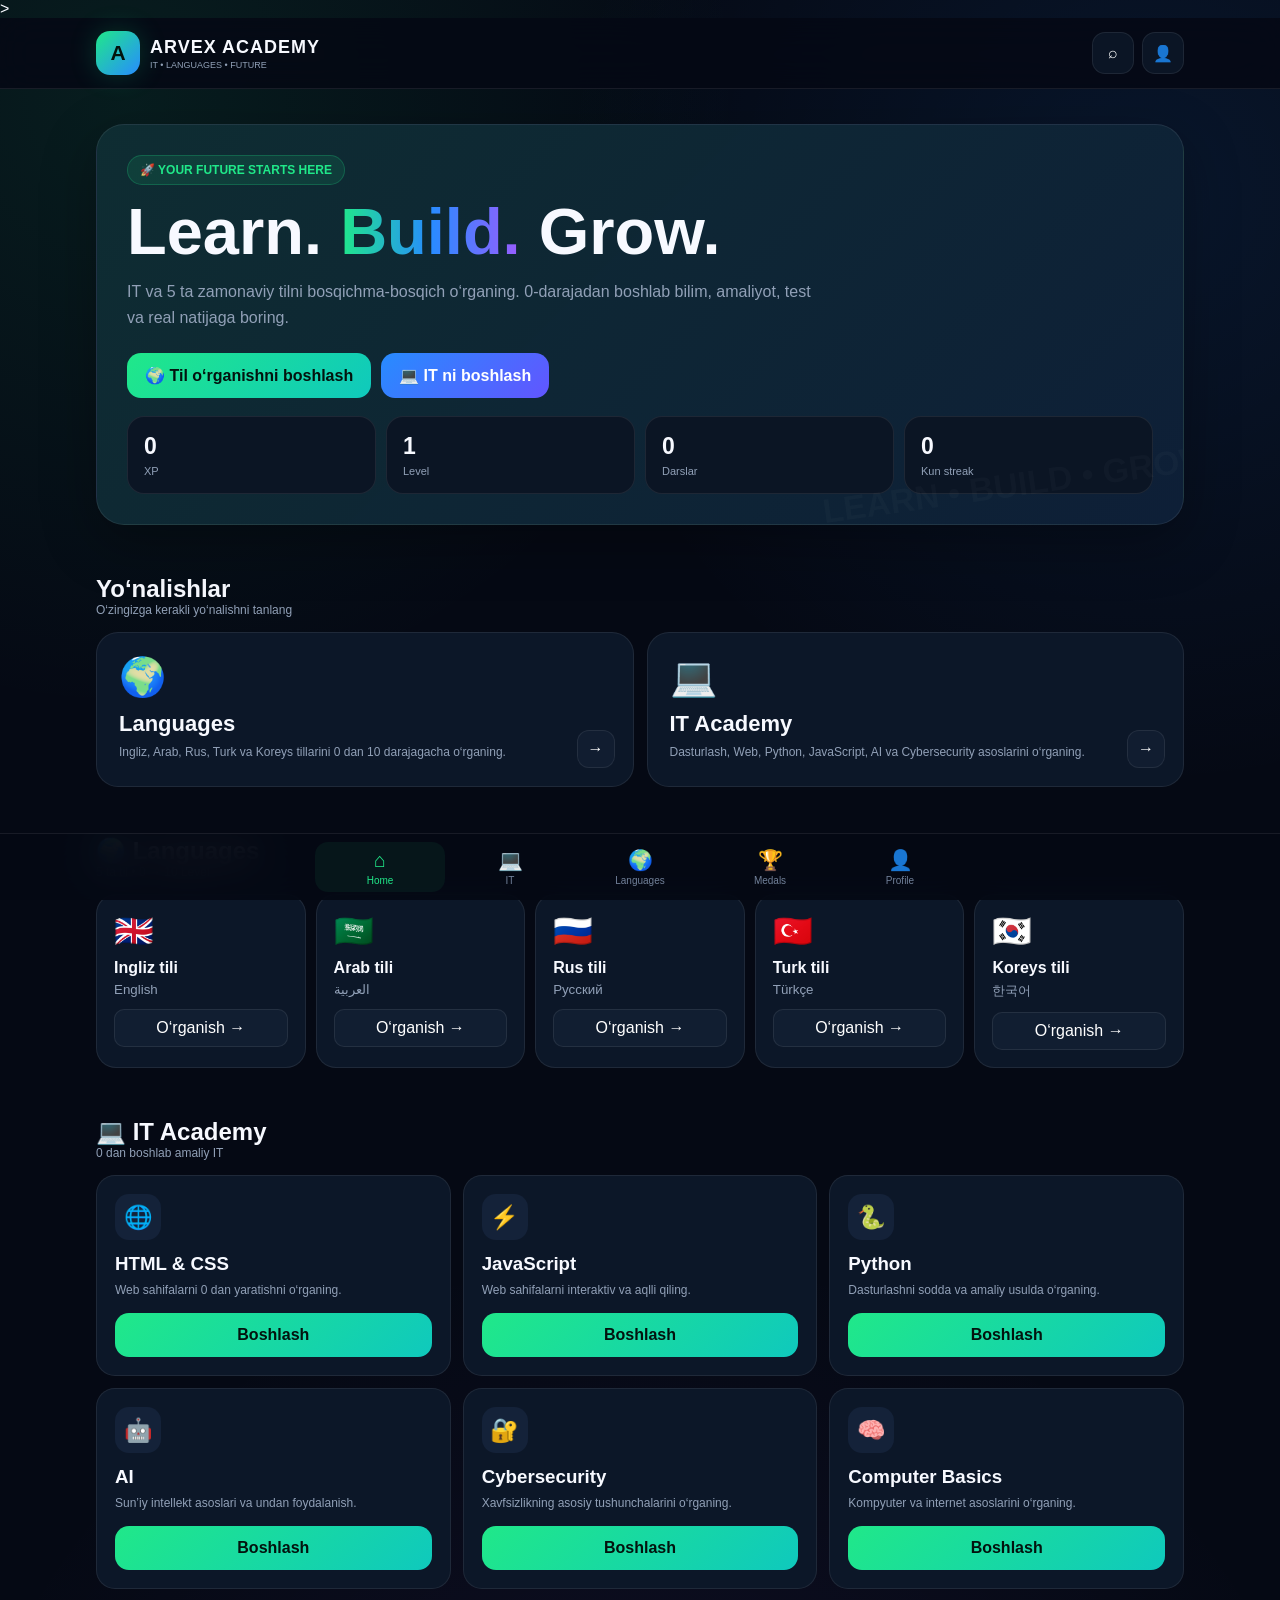
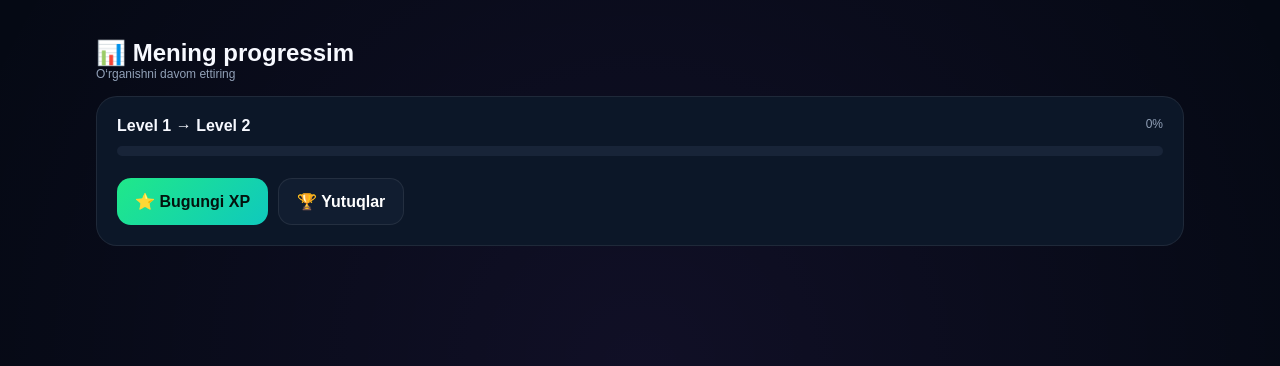
==== commit 97bbfa76: "Update fmt.Println message from 'Hello' to 'Goodbye'" ====
--- a/index.html
+++ b/index.html
@@ -1,33 +1,29 @@
-
+>
 <!DOCTYPE html>
 <html lang="uz">
 <head>
 <meta charset="UTF-8">
 <meta name="viewport" content="width=device-width, initial-scale=1.0">
-<meta name="theme-color" content="#070b12">
-<title>ANVEX AC</title>
+<meta name="theme-color" content="#07111f">
+<meta name="description" content="ARVEX Academy — IT va tillarni o'rganish platformasi">
+<title>ARVEX ACADEMY — IT & LANGUAGES</title>
 
 <style>
-
-/* =========================================================
-   ANVEX AC — GLOBAL STYLE
-   ========================================================= */
-
 :root{
-  --bg:#05070b;
-  --panel:#0b111b;
-  --panel2:#101827;
-  --text:#f5f8ff;
-  --muted:#8d9ab0;
+  --bg:#050914;
+  --bg2:#091221;
+  --card:#0c1728;
+  --card2:#101d31;
+  --text:#f7f9ff;
+  --muted:#91a0b7;
+  --green:#20e889;
+  --blue:#278cff;
+  --purple:#9a5cff;
+  --orange:#ff9d42;
+  --red:#ff536b;
+  --yellow:#ffd84d;
   --line:rgba(255,255,255,.08);
-
-  --accent:#25dfff;
-  --accent2:#657cff;
-  --green:#20e58a;
-  --purple:#9b5cff;
-  --orange:#ff9d32;
-  --red:#ff4264;
-  --yellow:#ffd43b;
+  --shadow:0 18px 55px rgba(0,0,0,.3);
 }
 
 *{
@@ -41,34 +37,17 @@
 }
 
 body{
+  font-family:Arial,Helvetica,sans-serif;
+  color:var(--text);
   background:
-    radial-gradient(
-      circle at 10% 10%,
-      rgba(37,223,255,.08),
-      transparent 30%
-    ),
-    radial-gradient(
-      circle at 90% 20%,
-      rgba(101,124,255,.08),
-      transparent 30%
-    ),
+    radial-gradient(circle at 10% 5%,rgba(32,232,137,.09),transparent 28%),
+    radial-gradient(circle at 90% 10%,rgba(39,140,255,.10),transparent 28%),
+    radial-gradient(circle at 50% 100%,rgba(154,92,255,.08),transparent 35%),
     var(--bg);
-
-  color:var(--text);
-  font-family:
-    Inter,
-    system-ui,
-    -apple-system,
-    BlinkMacSystemFont,
-    "Segoe UI",
-    sans-serif;
-
   min-height:100vh;
-  overflow-x:hidden;
-}
-
-button,
-input{
+}
+
+button,input{
   font:inherit;
 }
 
@@ -76,4921 +55,2434 @@
   cursor:pointer;
 }
 
-button:disabled{
-  cursor:not-allowed;
-  opacity:.45;
-}
-
 .hidden{
   display:none!important;
 }
 
-
-/* =========================================================
-   LOGIN
-   ========================================================= */
-
-#login{
+.container{
+  width:min(1120px,100%);
+  margin:auto;
+  padding:0 16px;
+}
+
+/* HEADER */
+
+header{
+  position:sticky;
+  top:0;
+  z-index:100;
+  background:rgba(5,9,20,.86);
+  backdrop-filter:blur(18px);
+  border-bottom:1px solid var(--line);
+}
+
+.header{
+  height:70px;
+  display:flex;
+  align-items:center;
+  justify-content:space-between;
+}
+
+.brand{
+  display:flex;
+  align-items:center;
+  gap:10px;
+}
+
+.logo{
+  width:44px;
+  height:44px;
+  border-radius:14px;
+  display:grid;
+  place-items:center;
+  font-size:21px;
+  font-weight:900;
+  color:#03130d;
+  background:linear-gradient(135deg,var(--green),var(--blue));
+  box-shadow:0 0 28px rgba(32,232,137,.2);
+}
+
+.brand-title{
+  font-size:18px;
+  font-weight:900;
+  letter-spacing:1px;
+}
+
+.brand-sub{
+  color:var(--muted);
+  font-size:9px;
+  margin-top:2px;
+}
+
+.header-actions{
+  display:flex;
+  gap:8px;
+}
+
+.icon-btn{
+  width:42px;
+  height:42px;
+  border-radius:13px;
+  border:1px solid var(--line);
+  color:white;
+  background:#0b1525;
+}
+
+/* MAIN */
+
+main{
+  padding-bottom:95px;
+}
+
+section{
+  padding:25px 0;
+}
+
+.hero{
+  padding-top:35px;
+}
+
+.hero-card{
+  position:relative;
+  overflow:hidden;
+  padding:30px;
+  border-radius:28px;
+  border:1px solid var(--line);
+  background:
+    linear-gradient(135deg,rgba(32,232,137,.10),rgba(39,140,255,.07)),
+    var(--card);
+  box-shadow:var(--shadow);
+}
+
+.hero-card:after{
+  content:"LEARN • BUILD • GROW";
+  position:absolute;
+  right:-30px;
+  bottom:20px;
+  color:rgba(255,255,255,.025);
+  font-size:34px;
+  font-weight:900;
+  transform:rotate(-8deg);
+}
+
+.badge{
+  display:inline-block;
+  padding:7px 12px;
+  border-radius:50px;
+  background:rgba(32,232,137,.1);
+  border:1px solid rgba(32,232,137,.22);
+  color:var(--green);
+  font-size:12px;
+  font-weight:800;
+}
+
+.hero h1{
+  margin-top:15px;
+  max-width:800px;
+  font-size:clamp(32px,7vw,65px);
+  line-height:.98;
+}
+
+.gradient{
+  background:linear-gradient(90deg,var(--green),var(--blue),var(--purple));
+  -webkit-background-clip:text;
+  color:transparent;
+}
+
+.hero p{
+  color:var(--muted);
+  max-width:700px;
+  line-height:1.65;
+  margin-top:15px;
+}
+
+.actions{
+  display:flex;
+  flex-wrap:wrap;
+  gap:10px;
+  margin-top:22px;
+}
+
+.btn{
+  border:0;
+  border-radius:14px;
+  padding:13px 18px;
+  font-weight:800;
+  transition:.2s;
+}
+
+.btn:hover{
+  transform:translateY(-2px);
+}
+
+.primary{
+  background:linear-gradient(135deg,var(--green),#0fc9bd);
+  color:#03130e;
+}
+
+.blue{
+  background:linear-gradient(135deg,var(--blue),#6255ff);
+  color:white;
+}
+
+.dark{
+  background:#111d30;
+  border:1px solid var(--line);
+  color:white;
+}
+
+/* STATS */
+
+.stats{
+  display:grid;
+  grid-template-columns:repeat(4,1fr);
+  gap:10px;
+  margin-top:18px;
+}
+
+.stat{
+  padding:16px;
+  background:#0b1524;
+  border:1px solid var(--line);
+  border-radius:17px;
+}
+
+.stat strong{
+  display:block;
+  font-size:23px;
+}
+
+.stat span{
+  display:block;
+  margin-top:5px;
+  color:var(--muted);
+  font-size:11px;
+}
+
+/* TITLES */
+
+.section-title{
+  display:flex;
+  align-items:end;
+  justify-content:space-between;
+  gap:10px;
+  margin-bottom:15px;
+}
+
+.section-title h2{
+  font-size:24px;
+}
+
+.section-title p{
+  color:var(--muted);
+  font-size:12px;
+}
+
+/* CATEGORY */
+
+.category-grid{
+  display:grid;
+  grid-template-columns:repeat(2,1fr);
+  gap:13px;
+}
+
+.category{
+  position:relative;
+  overflow:hidden;
+  min-height:155px;
+  padding:22px;
+  border-radius:22px;
+  border:1px solid var(--line);
+  background:var(--card);
+  transition:.2s;
+}
+
+.category:hover{
+  transform:translateY(-3px);
+  border-color:rgba(255,255,255,.16);
+}
+
+.category .big{
+  font-size:38px;
+}
+
+.category h3{
+  margin-top:12px;
+  font-size:22px;
+}
+
+.category p{
+  color:var(--muted);
+  font-size:12px;
+  line-height:1.5;
+  margin-top:6px;
+}
+
+.category .go{
+  position:absolute;
+  right:18px;
+  bottom:18px;
+  width:38px;
+  height:38px;
+  border-radius:12px;
+  border:1px solid var(--line);
+  background:#111d30;
+  color:white;
+}
+
+/* SEARCH */
+
+.search{
+  width:100%;
+  padding:14px 16px;
+  border-radius:15px;
+  border:1px solid var(--line);
+  background:#091423;
+  color:white;
+  outline:none;
+  margin-bottom:14px;
+}
+
+.search:focus{
+  border-color:var(--blue);
+}
+
+/* COURSES */
+
+.course-grid{
+  display:grid;
+  grid-template-columns:repeat(3,1fr);
+  gap:12px;
+}
+
+.course{
+  padding:18px;
+  border-radius:19px;
+  background:var(--card);
+  border:1px solid var(--line);
+}
+
+.course-icon{
+  width:46px;
+  height:46px;
+  border-radius:14px;
+  display:grid;
+  place-items:center;
+  font-size:23px;
+  background:#142239;
+}
+
+.course h3{
+  margin-top:13px;
+}
+
+.course p{
+  color:var(--muted);
+  font-size:12px;
+  line-height:1.5;
+  margin-top:6px;
+}
+
+.course button{
+  width:100%;
+  margin-top:14px;
+}
+
+/* LANGUAGE */
+
+.language-grid{
+  display:grid;
+  grid-template-columns:repeat(5,1fr);
+  gap:10px;
+}
+
+.language{
+  min-height:145px;
+  padding:17px;
+  border-radius:20px;
+  border:1px solid var(--line);
+  background:var(--card);
+  transition:.2s;
+}
+
+.language:hover{
+  transform:translateY(-3px);
+}
+
+.flag{
+  font-size:32px;
+}
+
+.language h3{
+  margin-top:9px;
+  font-size:16px;
+}
+
+.language small{
+  color:var(--muted);
+  display:block;
+  margin-top:5px;
+}
+
+.language button{
+  margin-top:12px;
+  width:100%;
+  padding:9px;
+  border-radius:10px;
+  border:1px solid var(--line);
+  background:#111e31;
+  color:white;
+}
+
+/* PROGRESS */
+
+.progress-box{
+  padding:20px;
+  background:var(--card);
+  border:1px solid var(--line);
+  border-radius:21px;
+}
+
+.progress-head{
+  display:flex;
+  justify-content:space-between;
+  gap:10px;
+  margin-bottom:11px;
+}
+
+.progress-head span{
+  color:var(--muted);
+  font-size:12px;
+}
+
+.progress{
+  width:100%;
+  height:10px;
+  border-radius:20px;
+  overflow:hidden;
+  background:#182438;
+}
+
+.progress-bar{
+  height:100%;
+  width:0%;
+  border-radius:20px;
+  background:linear-gradient(90deg,var(--green),var(--blue));
+  transition:.5s;
+}
+
+/* MODAL */
+
+.modal{
   position:fixed;
   inset:0;
-  z-index:9999;
-
+  z-index:300;
+  display:none;
+  align-items:center;
+  justify-content:center;
+  padding:18px;
+  background:rgba(0,0,0,.72);
+  backdrop-filter:blur(7px);
+}
+
+.modal.active{
+  display:flex;
+}
+
+.modal-box{
+  width:min(760px,100%);
+  max-height:90vh;
+  overflow:auto;
+  padding:23px;
+  border-radius:25px;
+  border:1px solid var(--line);
+  background:#091321;
+  box-shadow:0 30px 100px rgba(0,0,0,.5);
+}
+
+.modal-head{
+  display:flex;
+  justify-content:space-between;
+  align-items:center;
+  gap:10px;
+  margin-bottom:18px;
+}
+
+.close{
+  width:38px;
+  height:38px;
+  border-radius:11px;
+  border:1px solid var(--line);
+  background:#111e31;
+  color:white;
+}
+
+/* LESSON */
+
+.lesson-card{
+  padding:17px;
+  border:1px solid var(--line);
+  background:#0d192a;
+  border-radius:17px;
+  margin-top:10px;
+}
+
+.lesson-card h3{
+  font-size:17px;
+}
+
+.lesson-card p{
+  color:var(--muted);
+  line-height:1.6;
+  margin-top:8px;
+  font-size:13px;
+}
+
+.lesson-number{
+  color:var(--green);
+  font-size:11px;
+  font-weight:900;
+  letter-spacing:1px;
+}
+
+.video{
+  margin-top:14px;
+  aspect-ratio:16/9;
+  border-radius:15px;
+  overflow:hidden;
+  background:#050b14;
+  border:1px solid var(--line);
   display:flex;
   align-items:center;
   justify-content:center;
-
+  color:var(--muted);
+  text-align:center;
   padding:20px;
-
-  background:
-    radial-gradient(
-      circle at 20% 20%,
-      rgba(37,223,255,.12),
-      transparent 30%
-    ),
-    radial-gradient(
-      circle at 80% 80%,
-      rgba(101,124,255,.12),
-      transparent 30%
-    ),
-    #04060a;
-}
-
-.login-box{
-  width:min(450px,100%);
-
-  padding:32px;
-
-  border:1px solid var(--line);
-  border-radius:30px;
-
-  background:
-    linear-gradient(
-      145deg,
-      rgba(16,24,39,.96),
-      rgba(7,11,18,.96)
-    );
-
-  box-shadow:
-    0 30px 100px rgba(0,0,0,.55),
-    0 0 70px rgba(37,223,255,.07);
-
-  animation:
-    loginIn .7s ease;
-}
-
-@keyframes loginIn{
-  from{
-    opacity:0;
-    transform:translateY(25px) scale(.97);
-  }
-  to{
-    opacity:1;
-    transform:none;
-  }
-}
-
-.logo{
-  font-size:46px;
-  font-weight:1000;
-  letter-spacing:-2px;
-
-  background:
-    linear-gradient(
-      90deg,
-      #25dfff,
-      #657cff,
-      #a85cff
-    );
-
-  -webkit-background-clip:text;
-  color:transparent;
-}
-
-.logo-sub{
-  color:#7e8da5;
-  font-size:11px;
-  font-weight:800;
-  letter-spacing:2px;
-  margin-bottom:28px;
-}
-
-.login-box label{
-  display:block;
-  margin:15px 0 7px;
-
-  font-size:12px;
-  font-weight:800;
-  color:#aeb9cb;
-}
-
-.login-box input{
+}
+
+.video iframe{
   width:100%;
-
-  padding:15px 16px;
-
-  color:white;
-  background:#080d15;
-
-  border:1px solid var(--line);
-  border-radius:15px;
-
-  outline:none;
-
-  transition:.25s;
-}
-
-.login-box input:focus{
-  border-color:var(--accent);
-  box-shadow:
-    0 0 0 3px rgba(37,223,255,.08);
-}
-
-.main-btn{
-  width:100%;
-
-  margin-top:22px;
-  padding:15px;
-
+  height:100%;
   border:0;
-  border-radius:15px;
-
-  color:#031016;
-
-  font-weight:1000;
-
-  background:
-    linear-gradient(
-      90deg,
-      var(--accent),
-      #7b8cff
-    );
-
-  box-shadow:
-    0 10px 30px rgba(37,223,255,.16);
-}
-
-.login-note{
-  margin-top:14px;
-
-  color:#647289;
-  font-size:11px;
-  line-height:1.6;
-}
-
-
-/* =========================================================
-   HEADER
-   ========================================================= */
-
-.top{
-  position:sticky;
-  top:0;
-  z-index:100;
-
-  height:68px;
-
+}
+
+/* WORDS */
+
+.word{
   display:flex;
   align-items:center;
   justify-content:space-between;
-
-  padding:0 22px;
-
-  background:rgba(5,7,11,.82);
-  backdrop-filter:blur(18px);
-
-  border-bottom:1px solid var(--line);
-}
-
-.brand{
-  font-size:21px;
-  font-weight:1000;
-  letter-spacing:-.5px;
-}
-
-.brand span{
-  color:var(--accent);
-}
-
-.top-right{
-  display:flex;
+  gap:10px;
+  padding:13px;
+  border-radius:14px;
+  background:#0e1a2b;
+  border:1px solid var(--line);
+  margin-top:8px;
+}
+
+.word-main strong{
+  display:block;
+}
+
+.word-main span{
+  color:var(--muted);
+  font-size:12px;
+}
+
+/* QUIZ */
+
+.quiz-question{
+  font-size:20px;
+  font-weight:800;
+  line-height:1.4;
+}
+
+.answers{
+  display:grid;
+  gap:9px;
+  margin-top:15px;
+}
+
+.answer{
+  text-align:left;
+  padding:13px;
+  border-radius:13px;
+  border:1px solid var(--line);
+  background:#101d30;
+  color:white;
+}
+
+.answer:hover{
+  border-color:var(--blue);
+}
+
+.answer.correct{
+  border-color:var(--green);
+  background:rgba(32,232,137,.12);
+}
+
+.answer.wrong{
+  border-color:var(--red);
+  background:rgba(255,83,107,.12);
+}
+
+/* PROFILE */
+
+.profile{
+  display:grid;
+  grid-template-columns:120px 1fr;
+  gap:18px;
   align-items:center;
-  gap:12px;
-}
-
-#headerLevel{
-  color:#91a1b8;
-  font-size:12px;
-  font-weight:900;
 }
 
 .avatar{
-  width:38px;
-  height:38px;
-
+  width:110px;
+  height:110px;
+  border-radius:30px;
   display:grid;
   place-items:center;
-
+  font-size:42px;
+  font-weight:900;
+  background:linear-gradient(135deg,var(--green),var(--blue));
+  color:#03130e;
+}
+
+.profile-info p{
+  color:var(--muted);
+  margin-top:5px;
+}
+
+.profile-form{
+  display:grid;
+  gap:10px;
+  margin-top:20px;
+}
+
+.profile-form input{
+  width:100%;
+  padding:13px;
   border-radius:13px;
-
-  color:#061017;
-  font-weight:1000;
-
-  background:
-    linear-gradient(
-      135deg,
-      var(--accent),
-      #8a6cff
-    );
-}
-
-
-/* =========================================================
-   VIEWS
-   ========================================================= */
-
-.view{
-  display:none;
-
-  width:min(1120px,100%);
-  margin:auto;
-
-  padding:28px 20px 120px;
-}
-
-.view.active{
-  display:block;
-}
-
-
-/* =========================================================
-   HERO
-   ========================================================= */
-
-.hero{
-  position:relative;
-  overflow:hidden;
-
-  padding:38px;
-
   border:1px solid var(--line);
-  border-radius:30px;
-
-  background:
-    radial-gradient(
-      circle at 85% 20%,
-      rgba(37,223,255,.12),
-      transparent 30%
-    ),
-    linear-gradient(
-      145deg,
-      #0c1420,
-      #080c14
-    );
-
-  box-shadow:
-    0 25px 70px rgba(0,0,0,.25);
-}
-
-.hero:after{
-  content:"";
-
-  position:absolute;
-  width:250px;
-  height:250px;
-
-  right:-100px;
-  bottom:-130px;
-
-  border-radius:50%;
-
-  border:1px solid rgba(37,223,255,.14);
-  box-shadow:
-    0 0 70px rgba(37,223,255,.07);
-}
-
-.hero-tag{
-  color:var(--accent);
-
-  font-size:10px;
-  font-weight:1000;
-  letter-spacing:2px;
-}
-
-.hero h1{
-  max-width:750px;
-
-  margin-top:14px;
-
-  font-size:clamp(34px,6vw,65px);
-  line-height:.98;
-  letter-spacing:-3px;
-}
-
-.hero h1 span{
-  background:
-    linear-gradient(
-      90deg,
-      #25dfff,
-      #8c6cff
-    );
-
-  -webkit-background-clip:text;
-  color:transparent;
-}
-
-.hero p{
-  max-width:700px;
-
-  margin-top:18px;
-
-  color:#8996aa;
-
-  line-height:1.8;
-}
-
-.hero-actions{
-  display:flex;
+  background:#0b1626;
+  color:white;
+  outline:none;
+}
+
+/* MEDALS */
+
+.medals{
+  display:grid;
+  grid-template-columns:repeat(4,1fr);
   gap:10px;
-  flex-wrap:wrap;
-
-  margin-top:25px;
-}
-
-
-/* =========================================================
-   BUTTONS
-   ========================================================= */
-
-.btn{
-  padding:12px 17px;
-
+}
+
+.medal{
+  padding:17px;
+  text-align:center;
+  border-radius:19px;
+  background:var(--card);
   border:1px solid var(--line);
-  border-radius:13px;
-
-  background:#101827;
-  color:#eef4ff;
-
-  font-weight:800;
-
-  transition:.2s;
-}
-
-.btn:hover{
-  transform:translateY(-2px);
-  border-color:rgba(37,223,255,.4);
-}
-
-.btn.primary{
-  border:0;
-
-  color:#041015;
-
-  background:
-    linear-gradient(
-      90deg,
-      var(--accent),
-      #7887ff
-    );
-}
-
-
-/* =========================================================
-   STATS
-   ========================================================= */
-
-.stats{
-  display:grid;
-  grid-template-columns:
-    repeat(4,1fr);
-
-  gap:12px;
-
-  margin:18px 0;
-}
-
-.stat{
-  padding:19px;
-
-  border:1px solid var(--line);
-  border-radius:20px;
-
-  background:
-    linear-gradient(
-      145deg,
-      rgba(16,24,39,.9),
-      rgba(8,12,20,.9)
-    );
-}
-
-.stat small{
-  display:block;
-
-  color:#75839a;
-
-  font-size:10px;
-  font-weight:900;
-  letter-spacing:1px;
-}
-
-.stat strong{
-  display:block;
-
-  margin-top:6px;
-
-  font-size:27px;
-}
-
-
-/* =========================================================
-   SECTION
-   ========================================================= */
-
-.section-head{
-  display:flex;
-  align-items:end;
-  justify-content:space-between;
-
-  margin:30px 0 15px;
-}
-
-.section-head h2{
-  font-size:22px;
-}
-
-.section-head p{
-  margin-top:4px;
-
-  color:#728096;
-  font-size:12px;
-}
-
-
-/* =========================================================
-   SUBJECTS
-   ========================================================= */
-
-.subject-grid{
-  display:grid;
-
-  grid-template-columns:
-    repeat(3,1fr);
-
-  gap:14px;
-}
-
-.subject{
-  position:relative;
-  overflow:hidden;
-
-  min-height:210px;
-
-  padding:23px;
-
-  border:1px solid var(--line);
-  border-radius:23px;
-
-  background:
-    radial-gradient(
-      circle at 90% 10%,
-      color-mix(
-        in srgb,
-        var(--subject) 17%,
-        transparent
-      ),
-      transparent 38%
-    ),
-    #0a1019;
-
-  transition:.25s;
-}
-
-.subject:hover{
-  transform:translateY(-5px);
-  border-color:color-mix(
-    in srgb,
-    var(--subject) 50%,
-    transparent
-  );
-}
-
-.subject-icon{
-  font-size:36px;
-}
-
-.subject-tag{
-  margin-top:12px;
-
-  color:var(--subject);
-
-  font-size:9px;
-  font-weight:1000;
-  letter-spacing:2px;
-}
-
-.subject h3{
-  margin-top:6px;
-
-  font-size:22px;
-}
-
-.subject p{
-  margin-top:7px;
-
-  color:#7f8da2;
-
-  font-size:12px;
-  line-height:1.6;
-}
-
-.subject .go{
-  position:absolute;
-  right:18px;
-  bottom:18px;
-
-  width:38px;
-  height:38px;
-
-  border:0;
-  border-radius:12px;
-
-  color:#fff;
-  background:#131d2d;
-
-  font-size:18px;
-}
-
-
-/* =========================================================
-   XP
-   ========================================================= */
-
-.xp-card{
-  padding:22px;
-
-  border:1px solid var(--line);
-  border-radius:23px;
-
-  background:
-    linear-gradient(
-      135deg,
-      rgba(101,124,255,.11),
-      rgba(32,229,138,.06)
-    );
-}
-
-.xp-row{
-  display:flex;
-  align-items:center;
-  justify-content:space-between;
-}
-
-.level-number{
-  font-size:23px;
-  font-weight:1000;
-}
-
-.progress,
-.small-progress{
-  height:8px;
-
-  overflow:hidden;
-
-  margin-top:15px;
-
-  border-radius:99px;
-
-  background:#182233;
-}
-
-.progress i,
-.small-progress i{
-  display:block;
-
-  height:100%;
-
-  width:0;
-
-  border-radius:99px;
-
-  background:
-    linear-gradient(
-      90deg,
-      var(--green),
-      var(--accent),
-      var(--accent2)
-    );
-
-  transition:width .6s ease;
-}
-
-
-/* =========================================================
-   COURSE GRID
-   ========================================================= */
-
-.course-grid{
-  display:grid;
-
-  grid-template-columns:
-    repeat(2,1fr);
-
-  gap:15px;
-}
-
-.course{
-  padding:23px;
-
-  border:1px solid var(--line);
-  border-radius:23px;
-
-  background:
-    radial-gradient(
-      circle at 90% 10%,
-      color-mix(
-        in srgb,
-        var(--course) 13%,
-        transparent
-      ),
-      transparent 35%
-    ),
-    #0b111b;
-
-  transition:.25s;
-}
-
-.course:hover{
-  transform:translateY(-4px);
-}
-
-.course-top{
-  display:flex;
-  align-items:center;
-  gap:12px;
-}
-
-.course-icon{
-  width:48px;
-  height:48px;
-
-  display:grid;
-  place-items:center;
-
-  border-radius:15px;
-
-  background:#121b2a;
-
-  font-size:24px;
-}
-
-.course-top h3{
-  flex:1;
-
-  font-size:20px;
-}
-
-.course-top strong{
-  color:var(--course);
-  font-size:13px;
-}
-
-.course p{
-  margin-top:15px;
-
-  color:#8491a5;
-  font-size:13px;
-  line-height:1.7;
-}
-
-.course button,
-.level-card button,
-.quiz button,
-.game-question button{
-  width:100%;
-
-  margin-top:13px;
-  padding:11px 13px;
-
-  border:1px solid var(--line);
-  border-radius:12px;
-
-  background:#111b2a;
-  color:#eaf1ff;
-
-  font-weight:800;
-}
-
-.course button:hover,
-.level-card button:hover,
-.quiz button:hover,
-.game-question button:hover{
-  border-color:var(--course,var(--accent));
-}
-
-
-/* =========================================================
-   LEARN / BANNER
-   ========================================================= */
-
-.course-banner{
-  padding:30px;
-
-  border:1px solid var(--line);
-  border-radius:28px;
-
-  background:
-    radial-gradient(
-      circle at 90% 10%,
-      var(--courseGlow),
-      transparent 35%
-    ),
-    #0a1019;
-}
-
-.course-banner h1{
-  margin-top:7px;
-
-  font-size:38px;
-}
-
-.course-banner p{
-  max-width:650px;
-
-  margin-top:10px;
-
-  color:#8996aa;
-  line-height:1.7;
-}
-
-.back{
-  margin-bottom:22px;
-}
-
-
-/* =========================================================
-   LEVEL GRID
-   ========================================================= */
-
-.level-grid{
-  display:grid;
-
-  grid-template-columns:
-    repeat(3,1fr);
-
-  gap:13px;
-}
-
-.level-card{
-  position:relative;
-
-  padding:20px;
-
-  min-height:190px;
-
-  border:1px solid var(--line);
-  border-radius:20px;
-
-  background:#0b111b;
-
-  transition:.25s;
-}
-
-.level-card:hover{
-  transform:translateY(-3px);
-}
-
-.level-card.done{
-  border-color:
-    rgba(32,229,138,.3);
-
-  background:
-    linear-gradient(
-      145deg,
-      rgba(32,229,138,.07),
-      #0b111b
-    );
-}
-
-.level-card.locked{
-  opacity:.55;
-}
-
-.level-card .lv{
-  font-size:10px;
-  font-weight:1000;
-  letter-spacing:1.5px;
-}
-
-.level-card h3{
-  margin-top:10px;
-
-  font-size:17px;
-}
-
-.level-card p{
-  margin-top:7px;
-
-  color:#7e8da2;
-
-  font-size:12px;
-  line-height:1.6;
-}
-
-
-/* =========================================================
-   LESSON
-   ========================================================= */
-
-.lesson{
-  padding:25px;
-
-  border:1px solid var(--line);
-  border-radius:25px;
-
-  background:#0a1019;
-}
-
-.lesson h2{
-  margin-top:22px;
-
-  font-size:30px;
-}
-
-.lesson-text{
-  margin-top:9px;
-
-  color:#8996aa;
-  line-height:1.8;
-}
-
-.video{
-  position:relative;
-
-  aspect-ratio:16/8.5;
-
-  margin-top:18px;
-
-  overflow:hidden;
-
-  display:flex;
-  align-items:center;
-  justify-content:center;
-
-  flex-direction:column;
-
-  border-radius:22px;
-
-  background:
-    radial-gradient(
-      circle,
-      rgba(37,223,255,.15),
-      transparent 40%
-    ),
-    #05080d;
-
-  border:1px solid var(--line);
-}
-
-.video-play{
-  width:70px;
-  height:70px;
-
-  border:0;
-  border-radius:50%;
-
-  color:#061017;
-
-  background:
-    linear-gradient(
-      135deg,
-      var(--accent),
-      #7988ff
-    );
-
-  font-size:25px;
-
-  box-shadow:
-    0 0 45px rgba(37,223,255,.18);
-}
-
-.video-title{
-  margin-top:14px;
-
-  color:#9ba8bb;
-
-  font-size:12px;
-  font-weight:800;
-}
-
-
-/* =========================================================
-   QUIZ
-   ========================================================= */
-
-.quiz{
-  margin-top:20px;
-  padding:20px;
-
-  border:1px solid var(--line);
-  border-radius:20px;
-
-  background:#0d1522;
-}
-
-.quiz h3{
-  margin-bottom:15px;
-}
-
-.quiz button{
-  text-align:left;
-}
-
-
-/* =========================================================
-   PROFILE
-   ========================================================= */
-
-.profile-card{
-  padding:25px;
-
-  border:1px solid var(--line);
-  border-radius:25px;
-
-  background:#0a1019;
-}
-
-.profile-main{
-  display:flex;
-  align-items:center;
-  gap:15px;
-}
-
-.profile-avatar{
-  width:65px;
-  height:65px;
-
-  display:grid;
-  place-items:center;
-
-  border-radius:20px;
-
-  color:#061017;
-
-  font-size:25px;
-  font-weight:1000;
-
-  background:
-    linear-gradient(
-      135deg,
-      var(--accent),
-      #8a6cff
-    );
-}
-
-.profile-name{
-  font-size:24px;
-  font-weight:1000;
-}
-
-.profile-sub{
+}
+
+.medal-icon{
+  font-size:40px;
+}
+
+.medal h3{
+  margin-top:8px;
+}
+
+.medal p{
+  color:var(--muted);
+  font-size:11px;
   margin-top:5px;
-
-  color:#7f8da2;
-  font-size:12px;
-}
-
-.achievement-grid{
-  display:grid;
-
-  grid-template-columns:
-    repeat(3,1fr);
-
-  gap:12px;
-}
-
-.achievement{
-  min-height:120px;
-
-  display:flex;
-  align-items:center;
-  justify-content:center;
-
-  flex-direction:column;
-
-  padding:15px;
-
-  text-align:center;
-
-  border:1px solid var(--line);
-  border-radius:18px;
-
-  background:#0d1522;
-}
-
-.achievement b{
-  font-size:27px;
-}
-
-.achievement span{
-  margin-top:8px;
-
-  color:#8996aa;
-
-  font-size:11px;
-  line-height:1.5;
-}
-
-
-/* =========================================================
-   BOTTOM NAV
-   ========================================================= */
+}
+
+/* BOTTOM NAV */
 
 .bottom-nav{
   position:fixed;
-
-  left:50%;
-  bottom:13px;
-
-  z-index:500;
-
-  transform:translateX(-50%);
-
-  width:min(650px,calc(100% - 24px));
-
+  bottom:0;
+  left:0;
+  right:0;
+  z-index:150;
+  padding:8px 10px calc(8px + env(safe-area-inset-bottom));
+  background:rgba(5,9,20,.91);
+  backdrop-filter:blur(18px);
+  border-top:1px solid var(--line);
+}
+
+.nav-inner{
+  width:min(650px,100%);
+  margin:auto;
   display:grid;
-  grid-template-columns:
-    repeat(4,1fr);
-
-  padding:7px;
-
-  border:1px solid var(--line);
-  border-radius:20px;
-
-  background:rgba(10,15,24,.88);
-
-  backdrop-filter:blur(20px);
-
-  box-shadow:
-    0 20px 50px rgba(0,0,0,.45);
-}
-
-.nav-btn{
-  padding:9px 5px;
-
+  grid-template-columns:repeat(5,1fr);
+}
+
+.nav-item{
   border:0;
-  border-radius:14px;
-
-  color:#718096;
-
   background:transparent;
-
+  color:#718099;
+  padding:6px 2px;
+  border-radius:13px;
   font-size:10px;
-  font-weight:800;
-}
-
-.nav-btn span{
+}
+
+.nav-item .nav-icon{
   display:block;
-
+  font-size:20px;
   margin-bottom:3px;
-
-  font-size:18px;
-}
-
-.nav-btn.active{
-  color:#eafaff;
-
-  background:#162333;
-}
-
-.nav-btn.active span{
-  color:var(--accent);
-}
-
-
-/* =========================================================
-   TOAST
-   ========================================================= */
+}
+
+.nav-item.active{
+  color:var(--green);
+  background:rgba(32,232,137,.06);
+}
+
+/* TOAST */
 
 .toast{
   position:fixed;
-
   left:50%;
-  bottom:100px;
-
-  z-index:9999;
-
-  transform:
-    translate(-50%,20px);
-
+  bottom:90px;
+  transform:translate(-50%,20px);
+  z-index:500;
+  padding:12px 17px;
+  border-radius:13px;
+  background:#142238;
+  border:1px solid var(--line);
+  box-shadow:var(--shadow);
   opacity:0;
-
   pointer-events:none;
-
-  padding:12px 17px;
-
-  border:1px solid var(--line);
-  border-radius:13px;
-
-  background:#101827;
-
-  color:#eef5ff;
-
-  font-size:12px;
-  font-weight:800;
-
   transition:.25s;
+  font-size:13px;
 }
 
 .toast.show{
   opacity:1;
-
-  transform:
-    translate(-50%,0);
-}
-
-
-/* =========================================================
-   MODALS
-   ========================================================= */
-
-.video-modal,
-.game-modal{
-  position:fixed;
-
-  inset:0;
-
-  z-index:9998;
-
-  display:flex;
-  align-items:center;
-  justify-content:center;
-
-  padding:20px;
-
-  background:rgba(0,0,0,.78);
-
-  backdrop-filter:blur(12px);
-}
-
-.video-modal-box,
-.game-box{
-  position:relative;
-
-  width:min(900px,100%);
-  max-height:90vh;
-
-  overflow:auto;
-
-  padding:22px;
-
-  border:1px solid var(--line);
-  border-radius:25px;
-
-  background:#0a1019;
-
-  box-shadow:
-    0 30px 100px rgba(0,0,0,.6);
-}
-
-.video-close,
-.game-close{
-  position:absolute;
-
-  top:12px;
-  right:12px;
-
-  z-index:3;
-
-  width:36px;
-  height:36px;
-
-  border:1px solid var(--line);
-  border-radius:12px;
-
-  color:#fff;
-  background:#111a28;
-
-  font-size:22px;
-}
-
-.fake-video{
-  width:100%;
-  aspect-ratio:16/9;
-
-  display:flex;
-  align-items:center;
-  justify-content:center;
-
-  flex-direction:column;
-
-  border-radius:20px;
-
-  color:#b9c5d8;
-
-  background:
-    radial-gradient(
-      circle,
-      var(--videoColor),
-      transparent 45%
-    ),
-    #05080d;
-}
-
-.fake-play{
-  width:70px;
-  height:70px;
-
-  display:grid;
-  place-items:center;
-
-  border-radius:50%;
-
-  color:#061017;
-
-  background:#25dfff;
-
-  font-size:24px;
-}
-
-.video-modal-box h2,
-.game-box h2{
-  margin-top:17px;
-}
-
-.video-modal-box p,
-.game-box p{
-  margin-top:8px;
-
-  color:#8996aa;
-  line-height:1.7;
-}
-
-
-/* =========================================================
-   GAME
-   ========================================================= */
-
-.game-box{
-  width:min(500px,100%);
-  text-align:center;
-}
-
-.game-icon-big{
-  font-size:58px;
-}
-
-.game-label{
-  margin-top:10px;
-
-  color:var(--accent);
-
-  font-size:10px;
-  font-weight:1000;
-  letter-spacing:2px;
-}
-
-.game-question{
-  margin-top:20px;
-
-  padding:18px;
-
-  border:1px solid var(--line);
-  border-radius:18px;
-
-  text-align:left;
-
-  background:#0d1522;
-}
-
-.game-question small{
-  color:#657cff;
-
-  font-size:9px;
-  font-weight:1000;
-  letter-spacing:2px;
-}
-
-.game-question h3{
-  margin-top:8px;
-}
-
-
-/* =========================================================
-   LEVEL UP
-   ========================================================= */
-
-#levelUpOverlay{
-  position:fixed;
-
-  inset:0;
-
-  z-index:10000;
-
-  display:flex;
-  align-items:center;
-  justify-content:center;
-
-  padding:20px;
-
-  background:rgba(0,0,0,.8);
-
-  backdrop-filter:blur(15px);
-}
-
-.level-up-box{
-  width:min(400px,100%);
-
-  padding:35px;
-
-  text-align:center;
-
-  border:1px solid rgba(37,223,255,.3);
-  border-radius:30px;
-
-  background:
-    radial-gradient(
-      circle at 50% 0,
-      rgba(37,223,255,.17),
-      transparent 50%
-    ),
-    #0a1019;
-}
-
-.level-up-icon{
-  font-size:60px;
-}
-
-.level-up-small{
-  margin-top:10px;
-
-  color:var(--accent);
-
-  font-size:11px;
-  font-weight:1000;
-  letter-spacing:3px;
-}
-
-.level-up-number{
-  margin-top:5px;
-
-  font-size:80px;
-  font-weight:1000;
-
-  background:
-    linear-gradient(
-      90deg,
-      #25dfff,
-      #8b6cff
-    );
-
-  -webkit-background-clip:text;
-  color:transparent;
-}
-
-.level-up-box p{
-  color:#8996aa;
-}
-
-.level-up-box button{
-  margin-top:20px;
-
-  padding:12px 20px;
-
-  border:0;
-  border-radius:13px;
-
-  color:#041015;
-
-  font-weight:1000;
-
-  background:var(--accent);
-}
-
-
-/* =========================================================
-   MOBILE
-   ========================================================= */
+  transform:translate(-50%,0);
+}
+
+/* MOBILE */
 
 @media(max-width:850px){
-
-  .subject-grid{
-    grid-template-columns:
-      repeat(2,1fr);
-  }
-
-  .level-grid{
-    grid-template-columns:
-      repeat(2,1fr);
-  }
-
-  .achievement-grid{
-    grid-template-columns:
-      repeat(2,1fr);
-  }
-
-}
-
-@media(max-width:580px){
-
-  .top{
-    padding:0 14px;
-  }
-
-  .view{
-    padding:
-      20px
-      14px
-      110px;
-  }
-
-  .hero{
-    padding:25px;
-    border-radius:24px;
+  .language-grid{
+    grid-template-columns:repeat(2,1fr);
+  }
+
+  .course-grid{
+    grid-template-columns:repeat(2,1fr);
+  }
+
+  .medals{
+    grid-template-columns:repeat(2,1fr);
+  }
+}
+
+@media(max-width:600px){
+  .hero-card{
+    padding:23px;
   }
 
   .hero h1{
-    letter-spacing:-2px;
+    font-size:39px;
   }
 
   .stats{
-    grid-template-columns:
-      repeat(2,1fr);
-  }
-
-  .subject-grid,
-  .course-grid,
-  .level-grid{
+    grid-template-columns:repeat(2,1fr);
+  }
+
+  .category-grid{
     grid-template-columns:1fr;
   }
 
-  .subject{
-    min-height:180px;
-  }
-
-  .achievement-grid{
-    grid-template-columns:
-      repeat(2,1fr);
-  }
-
-  .course-banner h1{
-    font-size:31px;
-  }
-
-  .lesson{
-    padding:18px;
-  }
-
-  .video{
-    aspect-ratio:16/10;
-  }
-
-  .hero-actions{
-    flex-direction:column;
-  }
-
-  .hero-actions .btn{
-    width:100%;
-  }
-
-}
-
+  .course-grid{
+    grid-template-columns:1fr;
+  }
+
+  .language-grid{
+    grid-template-columns:repeat(2,1fr);
+  }
+
+  .profile{
+    grid-template-columns:80px 1fr;
+  }
+
+  .avatar{
+    width:78px;
+    height:78px;
+    border-radius:23px;
+    font-size:30px;
+  }
+
+  section{
+    padding:20px 0;
+  }
+}
+
+@media(max-width:380px){
+  .language-grid{
+    grid-template-columns:1fr;
+  }
+
+  .hero h1{
+    font-size:34px;
+  }
+}
 </style>
 </head>
 
-
 <body>
 
-
-<!-- =======================================================
-     LOGIN
-     ======================================================= -->
-
-<div id="login">
-
-  <div class="login-box">
-
-    <div class="logo">
-      ANVEX
+<header>
+  <div class="container header">
+    <div class="brand">
+      <div class="logo">A</div>
+      <div>
+        <div class="brand-title">ARVEX ACADEMY</div>
+        <div class="brand-sub">IT • LANGUAGES • FUTURE</div>
+      </div>
     </div>
 
-    <div class="logo-sub">
-      AC • LEARN. BUILD. LEVEL UP.
+    <div class="header-actions">
+      <button class="icon-btn" onclick="openSearch()">⌕</button>
+      <button class="icon-btn" onclick="openProfile()">👤</button>
     </div>
-
-    <label>
-      Ismingiz
-    </label>
-
-    <input
-      id="nameInput"
-      type="text"
-      placeholder="Ismingizni kiriting"
-    >
-
-    <label>
-      Parol
-    </label>
-
-    <input
-      id="passInput"
-      type="password"
-      placeholder="Parol yarating"
-    >
-
-    <button
-      class="main-btn"
-      onclick="enterApp()"
-    >
-      ANVEX AC'GA KIRISH →
+  </div>
+</header>
+
+<main>
+
+<!-- HOME -->
+
+<div id="homePage">
+
+<section class="hero">
+<div class="container">
+
+  <div class="hero-card">
+
+    <span class="badge">🚀 YOUR FUTURE STARTS HERE</span>
+
+    <h1>
+      Learn.
+      <span class="gradient">Build.</span>
+      Grow.
+    </h1>
+
+    <p>
+      IT va 5 ta zamonaviy tilni bosqichma-bosqich o‘rganing.
+      0-darajadan boshlab bilim, amaliyot, test va real natijaga boring.
+    </p>
+
+    <div class="actions">
+      <button class="btn primary" onclick="scrollToLanguages()">
+        🌍 Til o‘rganishni boshlash
+      </button>
+
+      <button class="btn blue" onclick="scrollToIT()">
+        💻 IT ni boshlash
+      </button>
+    </div>
+
+    <div class="stats">
+      <div class="stat">
+        <strong id="statXP">0</strong>
+        <span>XP</span>
+      </div>
+
+      <div class="stat">
+        <strong id="statLevel">1</strong>
+        <span>Level</span>
+      </div>
+
+      <div class="stat">
+        <strong id="statLessons">0</strong>
+        <span>Darslar</span>
+      </div>
+
+      <div class="stat">
+        <strong id="statStreak">0</strong>
+        <span>Kun streak</span>
+      </div>
+    </div>
+
+  </div>
+
+</div>
+</section>
+
+<!-- CATEGORY -->
+
+<section>
+<div class="container">
+
+<div class="section-title">
+  <div>
+    <h2>Yo‘nalishlar</h2>
+    <p>O‘zingizga kerakli yo‘nalishni tanlang</p>
+  </div>
+</div>
+
+<div class="category-grid">
+
+  <div class="category">
+    <div class="big">🌍</div>
+    <h3>Languages</h3>
+    <p>
+      Ingliz, Arab, Rus, Turk va Koreys tillarini
+      0 dan 10 darajagacha o‘rganing.
+    </p>
+    <button class="go" onclick="scrollToLanguages()">→</button>
+  </div>
+
+  <div class="category">
+    <div class="big">💻</div>
+    <h3>IT Academy</h3>
+    <p>
+      Dasturlash, Web, Python, JavaScript, AI
+      va Cybersecurity asoslarini o‘rganing.
+    </p>
+    <button class="go" onclick="scrollToIT()">→</button>
+  </div>
+
+</div>
+
+</div>
+</section>
+
+<!-- LANGUAGES -->
+
+<section id="languagesSection">
+<div class="container">
+
+<div class="section-title">
+  <div>
+    <h2>🌍 Languages</h2>
+    <p>5 ta til • 0 → 10 Level</p>
+  </div>
+</div>
+
+<div class="language-grid" id="languageGrid"></div>
+
+</div>
+</section>
+
+<!-- IT -->
+
+<section id="itSection">
+<div class="container">
+
+<div class="section-title">
+  <div>
+    <h2>💻 IT Academy</h2>
+    <p>0 dan boshlab amaliy IT</p>
+  </div>
+</div>
+
+<div class="course-grid">
+
+  <div class="course">
+    <div class="course-icon">🌐</div>
+    <h3>HTML & CSS</h3>
+    <p>Web sahifalarni 0 dan yaratishni o‘rganing.</p>
+    <button class="btn primary" onclick="openIT('html')">Boshlash</button>
+  </div>
+
+  <div class="course">
+    <div class="course-icon">⚡</div>
+    <h3>JavaScript</h3>
+    <p>Web sahifalarni interaktiv va aqlli qiling.</p>
+    <button class="btn primary" onclick="openIT('js')">Boshlash</button>
+  </div>
+
+  <div class="course">
+    <div class="course-icon">🐍</div>
+    <h3>Python</h3>
+    <p>Dasturlashni sodda va amaliy usulda o‘rganing.</p>
+    <button class="btn primary" onclick="openIT('python')">Boshlash</button>
+  </div>
+
+  <div class="course">
+    <div class="course-icon">🤖</div>
+    <h3>AI</h3>
+    <p>Sun’iy intellekt asoslari va undan foydalanish.</p>
+    <button class="btn primary" onclick="openIT('ai')">Boshlash</button>
+  </div>
+
+  <div class="course">
+    <div class="course-icon">🔐</div>
+    <h3>Cybersecurity</h3>
+    <p>Xavfsizlikning asosiy tushunchalarini o‘rganing.</p>
+    <button class="btn primary" onclick="openIT('cyber')">Boshlash</button>
+  </div>
+
+  <div class="course">
+    <div class="course-icon">🧠</div>
+    <h3>Computer Basics</h3>
+    <p>Kompyuter va internet asoslarini o‘rganing.</p>
+    <button class="btn primary" onclick="openIT('computer')">Boshlash</button>
+  </div>
+
+</div>
+
+</div>
+</section>
+
+<!-- PROGRESS -->
+
+<section>
+<div class="container">
+
+<div class="section-title">
+  <div>
+    <h2>📊 Mening progressim</h2>
+    <p>O‘rganishni davom ettiring</p>
+  </div>
+</div>
+
+<div class="progress-box">
+
+  <div class="progress-head">
+    <strong id="progressTitle">Boshlang‘ich</strong>
+    <span id="progressText">0%</span>
+  </div>
+
+  <div class="progress">
+    <div class="progress-bar" id="mainProgress"></div>
+  </div>
+
+  <div class="actions">
+    <button class="btn primary" onclick="dailyXP()">
+      ⭐ Bugungi XP
     </button>
 
-    <div class="login-note">
-      Demo profil ma’lumotlari ushbu qurilmada saqlanadi.
+    <button class="btn dark" onclick="openAchievements()">
+      🏆 Yutuqlar
+    </button>
+  </div>
+
+</div>
+
+</div>
+</section>
+
+</div>
+
+<!-- OTHER PAGES -->
+
+<div id="profilePage" class="hidden">
+
+<section>
+<div class="container">
+
+<div class="section-title">
+  <div>
+    <h2>👤 Profil</h2>
+    <p>Sizning o‘quv profilingiz</p>
+  </div>
+</div>
+
+<div class="progress-box">
+
+<div class="profile">
+
+  <div class="avatar" id="avatar">A</div>
+
+  <div class="profile-info">
+    <h2 id="profileName">Anvarbek</h2>
+    <p id="profileEmail">O‘quvchi</p>
+    <p>Level <strong id="profileLevel">1</strong> • <strong id="profileXP">0</strong> XP</p>
+  </div>
+
+</div>
+
+<div class="profile-form">
+
+<input id="nameInput" placeholder="Ismingiz">
+
+<input id="goalInput" placeholder="Maqsadingiz: masalan, English B2">
+
+<button class="btn primary" onclick="saveProfile()">
+  💾 Saqlash
+</button>
+
+<button class="btn dark" onclick="resetProgress()">
+  🔄 Progressni tiklash
+</button>
+
+</div>
+
+</div>
+
+</div>
+</section>
+
+<section>
+<div class="container">
+
+<div class="section-title">
+  <div>
+    <h2>🏆 Yutuqlar</h2>
+  </div>
+</div>
+
+<div class="medals">
+
+<div class="medal">
+  <div class="medal-icon">🥉</div>
+  <h3>Starter</h3>
+  <p>Birinchi darsni tugating</p>
+</div>
+
+<div class="medal">
+  <div class="medal-icon">🥈</div>
+  <h3>Learner</h3>
+  <p>10 ta darsni tugating</p>
+</div>
+
+<div class="medal">
+  <div class="medal-icon">🥇</div>
+  <h3>Master</h3>
+  <p>50 ta darsni tugating</p>
+</div>
+
+<div class="medal">
+  <div class="medal-icon">💎</div>
+  <h3>Elite</h3>
+  <p>1000 XP to‘plang</p>
+</div>
+
+</div>
+
+</div>
+</section>
+
+</div>
+
+</main>
+
+<!-- BOTTOM NAV -->
+
+<nav class="bottom-nav">
+<div class="nav-inner">
+
+<button class="nav-item active" onclick="showPage('home')">
+  <span class="nav-icon">⌂</span>
+  Home
+</button>
+
+<button class="nav-item" onclick="scrollToIT()">
+  <span class="nav-icon">💻</span>
+  IT
+</button>
+
+<button class="nav-item" onclick="scrollToLanguages()">
+  <span class="nav-icon">🌍</span>
+  Languages
+</button>
+
+<button class="nav-item" onclick="openAchievements()">
+  <span class="nav-icon">🏆</span>
+  Medals
+</button>
+
+<button class="nav-item" onclick="openProfile()">
+  <span class="nav-icon">👤</span>
+  Profile
+</button>
+
+</div>
+</nav>
+
+<!-- MODAL -->
+
+<div class="modal" id="modal">
+<div class="modal-box">
+
+<div class="modal-head">
+  <h2 id="modalTitle">Dars</h2>
+  <button class="close" onclick="closeModal()">×</button>
+</div>
+
+<div id="modalContent"></div>
+
+</div>
+</div>
+
+<div class="toast" id="toast"></div>
+
+<script>
+
+/* ================================
+   DATA
+================================ */
+
+const languages = {
+
+  english:{
+    name:"Ingliz tili",
+    native:"English",
+    flag:"🇬🇧",
+    color:"#278cff",
+    levels:[
+      {
+        title:"Alphabet & Greetings",
+        lessons:[
+          ["Alifbo","English alphabet: A, B, C ... Z."],
+          ["Greetings","Hello, Hi, Good morning, Good evening."],
+          ["Introducing yourself","My name is... / I am..."],
+          ["Numbers","One, two, three, four, five."],
+          ["Basic questions","What is your name? Where are you from?"]
+        ],
+        words:[
+          ["hello","salom"],
+          ["thank you","rahmat"],
+          ["please","iltimos"],
+          ["yes","ha"],
+          ["no","yo‘q"],
+          ["friend","do‘st"],
+          ["school","maktab"],
+          ["book","kitob"]
+        ]
+      },
+      {
+        title:"Daily English",
+        lessons:[
+          ["Family","Mother, father, brother, sister."],
+          ["Daily routine","I wake up, I study, I work."],
+          ["Food","Water, bread, rice, meat, fruit."],
+          ["Time","Today, tomorrow, morning, evening."],
+          ["Simple sentences","I like English. I study every day."]
+        ],
+        words:[
+          ["family","oila"],
+          ["mother","ona"],
+          ["father","ota"],
+          ["water","suv"],
+          ["food","ovqat"],
+          ["today","bugun"],
+          ["tomorrow","ertaga"],
+          ["learn","o‘rganmoq"]
+        ]
+      },
+      {
+        title:"Grammar Basics",
+        lessons:[
+          ["To be","I am, You are, He is, She is."],
+          ["Present Simple","I work. You study. They play."],
+          ["Questions","Do you...? Does he...?"],
+          ["Negatives","I do not know. He does not work."],
+          ["Pronouns","I, you, he, she, it, we, they."]
+        ],
+        words:[
+          ["am","man"],
+          ["are","san/siz/biz..."],
+          ["is","dir"],
+          ["work","ishlamoq"],
+          ["study","o‘qimoq"],
+          ["play","o‘ynamoq"],
+          ["know","bilmoq"],
+          ["want","xohlamoq"]
+        ]
+      }
+    ]
+  },
+
+  arabic:{
+    name:"Arab tili",
+    native:"العربية",
+    flag:"🇸🇦",
+    color:"#20e889",
+    levels:[
+      {
+        title:"Arab alifbosi",
+        lessons:[
+          ["Arab yozuvi","Arab tili o‘ngdan chapga yoziladi."],
+          ["Harflar","Alif, ba, ta, tha va boshqa asosiy harflar."],
+          ["Salomlashish","السلام عليكم — Assalomu alaykum."],
+          ["O‘zini tanishtirish","اسمي... — Mening ismim..."],
+          ["Oddiy so‘zlar","نعم — ha, لا — yo‘q."]
+        ],
+        words:[
+          ["سلام","salom/tinchlik"],
+          ["كتاب","kitob"],
+          ["بيت","uy"],
+          ["ماء","suv"],
+          ["نعم","ha"],
+          ["لا","yo‘q"],
+          ["شكرا","rahmat"],
+          ["صديق","do‘st"]
+        ]
+      },
+      {
+        title:"Kundalik arab tili",
+        lessons:[
+          ["Oila","أب — ota, أم — ona."],
+          ["Raqamlar","واحد، اثنان، ثلاثة..."],
+          ["Ovqat","طعام — ovqat, ماء — suv."],
+          ["Vaqt","اليوم — bugun, غدا — ertaga."],
+          ["Oddiy gaplar","أنا طالب — Men o‘quvchiman."]
+        ],
+        words:[
+          ["أب","ota"],
+          ["أم","ona"],
+          ["أخ","aka/uka"],
+          ["أخت","opa/singil"],
+          ["اليوم","bugun"],
+          ["غدا","ertaga"],
+          ["طعام","ovqat"],
+          ["ماء","suv"]
+        ]
+      }
+    ]
+  },
+
+  russian:{
+    name:"Rus tili",
+    native:"Русский",
+    flag:"🇷🇺",
+    color:"#278cff",
+    levels:[
+      {
+        title:"Rus tili asoslari",
+        lessons:[
+          ["Alifbo","А, Б, В, Г, Д va boshqa harflar."],
+          ["Salomlashish","Привет — salom. Здравствуйте — assalomu alaykum/salom."],
+          ["Tanishtirish","Меня зовут... — Mening ismim..."],
+          ["Raqamlar","Один, два, три, четыре, пять."],
+          ["Oddiy savollar","Как тебя зовут? — Isming nima?"]
+        ],
+        words:[
+          ["привет","salom"],
+          ["спасибо","rahmat"],
+          ["пожалуйста","iltimos"],
+          ["да","ha"],
+          ["нет","yo‘q"],
+          ["друг","do‘st"],
+          ["дом","uy"],
+          ["книга","kitob"]
+        ]
+      },
+      {
+        title:"Kundalik rus tili",
+        lessons:[
+          ["Oila","мама, папа, брат, сестра."],
+          ["Ovqat","вода, хлеб, мясо, рис."],
+          ["Vaqt","сегодня, завтра, утром, вечером."],
+          ["Maktab","школа, учитель, ученик."],
+          ["Oddiy gap","Я изучаю русский язык."]
+        ],
+        words:[
+          ["мама","ona"],
+          ["папа","ota"],
+          ["школа","maktab"],
+          ["учитель","o‘qituvchi"],
+          ["вода","suv"],
+          ["хлеб","non"],
+          ["сегодня","bugun"],
+          ["завтра","ertaga"]
+        ]
+      }
+    ]
+  },
+
+  turkish:{
+    name:"Turk tili",
+    native:"Türkçe",
+    flag:"🇹🇷",
+    color:"#ff536b",
+    levels:[
+      {
+        title:"Turk tili asoslari",
+        lessons:[
+          ["Alifbo","Turk alifbosidagi asosiy harflar va talaffuz."],
+          ["Salomlashish","Merhaba — salom. Günaydın — xayrli tong."],
+          ["Tanishtirish","Benim adım... — Mening ismim..."],
+          ["Raqamlar","Bir, iki, üç, dört, beş."],
+          ["Oddiy gaplar","Ben öğrenciyim — Men o‘quvchiman."]
+        ],
+        words:[
+          ["merhaba","salom"],
+          ["teşekkürler","rahmat"],
+          ["lütfen","iltimos"],
+          ["evet","ha"],
+          ["hayır","yo‘q"],
+          ["arkadaş","do‘st"],
+          ["ev","uy"],
+          ["kitap","kitob"]
+        ]
+      },
+      {
+        title:"Kundalik turk tili",
+        lessons:[
+          ["Oila","anne, baba, kardeş."],
+          ["Ovqat","su, ekmek, et, meyve."],
+          ["Vaqt","bugün, yarın, sabah, akşam."],
+          ["Maktab","okul, öğretmen, öğrenci."],
+          ["Oddiy gap","Türkçe öğreniyorum."]
+        ],
+        words:[
+          ["anne","ona"],
+          ["baba","ota"],
+          ["okul","maktab"],
+          ["öğretmen","o‘qituvchi"],
+          ["su","suv"],
+          ["ekmek","non"],
+          ["bugün","bugun"],
+          ["yarın","ertaga"]
+        ]
+      }
+    ]
+  },
+
+  korean:{
+    name:"Koreys tili",
+    native:"한국어",
+    flag:"🇰🇷",
+    color:"#9a5cff",
+    levels:[
+      {
+        title:"Hangul asoslari",
+        lessons:[
+          ["Hangul","Koreys yozuv tizimi Hangul deb ataladi."],
+          ["Asosiy unlilar","ㅏ, ㅑ, ㅓ, ㅕ, ㅗ, ㅜ."],
+          ["Salomlashish","안녕하세요 — annyeonghaseyo."],
+          ["Tanishtirish","제 이름은... — Mening ismim..."],
+          ["Rahmat","감사합니다 — rahmat."]
+        ],
+        words:[
+          ["안녕하세요","salom"],
+          ["감사합니다","rahmat"],
+          ["네","ha"],
+          ["아니요","yo‘q"],
+          ["친구","do‘st"],
+          ["집","uy"],
+          ["책","kitob"],
+          ["물","suv"]
+        ]
+      },
+      {
+        title:"Kundalik koreys tili",
+        lessons:[
+          ["Oila","어머니 — ona, 아버지 — ota."],
+          ["Raqamlar","하나, 둘, 셋, 넷, 다섯."],
+          ["Ovqat","음식 — ovqat, 물 — suv."],
+          ["Maktab","학교 — maktab, 학생 — o‘quvchi."],
+          ["Oddiy gap","한국어를 공부해요 — Koreys tilini o‘rganyapman."]
+        ],
+        words:[
+          ["어머니","ona"],
+          ["아버지","ota"],
+          ["학교","maktab"],
+          ["학생","o‘quvchi"],
+          ["음식","ovqat"],
+          ["물","suv"],
+          ["오늘","bugun"],
+          ["내일","ertaga"]
+        ]
+      }
+    ]
+  }
+
+};
+
+/* IT DATA */
+
+const itCourses = {
+
+ html:{
+   title:"HTML & CSS",
+   icon:"🌐",
+   lessons:[
+     ["HTML nima?","HTML web sahifaning tuzilishini yaratish uchun ishlatiladi."],
+     ["HTML elementlari","h1, p, button, img, a kabi asosiy elementlarni o‘rganing."],
+     ["CSS nima?","CSS sahifaning ko‘rinishi, rangi va joylashuvini boshqaradi."],
+     ["Flexbox","Elementlarni zamonaviy va qulay joylashtirish usuli."],
+     ["Responsive design","Saytni telefon, planshet va kompyuterga moslashtirish."]
+   ]
+ },
+
+ js:{
+   title:"JavaScript",
+   icon:"⚡",
+   lessons:[
+     ["JavaScript nima?","JavaScript web sahifaga interaktivlik qo‘shadi."],
+     ["Variables","let va const yordamida ma’lumot saqlash."],
+     ["Functions","Qayta ishlatiladigan kod bloklarini yaratish."],
+     ["Events","Click va boshqa foydalanuvchi harakatlarini boshqarish."],
+     ["DOM","HTML elementlarini JavaScript orqali boshqarish."]
+   ]
+ },
+
+ python:{
+   title:"Python",
+   icon:"🐍",
+   lessons:[
+     ["Python nima?","Python sodda sintaksisli mashhur dasturlash tili."],
+     ["Variables","Ma’lumotlarni o‘zgaruvchilarda saqlash."],
+     ["If / else","Shartlarga qarab kodni boshqarish."],
+     ["Loops","Takrorlanuvchi amallarni bajarish."],
+     ["Functions","Kodlarni funksiyalarga ajratish."]
+   ]
+ },
+
+ ai:{
+   title:"Artificial Intelligence",
+   icon:"🤖",
+   lessons:[
+     ["AI nima?","Sun’iy intellekt kompyuter tizimlariga murakkab vazifalarni bajarishga yordam beradi."],
+     ["Machine Learning","Kompyuter ma’lumotlardan qonuniyatlarni o‘rganadi."],
+     ["Neural Networks","Miya faoliyatidan ilhomlangan hisoblash modellari."],
+     ["Prompt yozish","AI bilan aniq va foydali natija olish uchun topshiriq yozish."],
+     ["AI xavfsizligi","AI dan foydalanishda ma’lumot va maxfiylikka e’tibor berish."]
+   ]
+ },
+
+ cyber:{
+   title:"Cybersecurity",
+   icon:"🔐",
+   lessons:[
+     ["Cybersecurity nima?","Axborot va tizimlarni xavflardan himoya qilish sohasi."],
+     ["Password security","Kuchli va noyob parollardan foydalanish."],
+     ["Phishing","Shubhali xabar va havolalarni aniqlash."],
+     ["Privacy","Shaxsiy ma’lumotlarni himoya qilish."],
+     ["Safe browsing","Internetdan xavfsiz foydalanish asoslari."]
+   ]
+ },
+
+ computer:{
+   title:"Computer Basics",
+   icon:"🧠",
+   lessons:[
+     ["Kompyuter qismlari","CPU, RAM, storage va boshqa asosiy qismlar."],
+     ["Operating System","Windows, Linux va boshqa tizimlar."],
+     ["Files","Fayl va papkalarni tartibli boshqarish."],
+     ["Internet","Brauzer, qidiruv va internet asoslari."],
+     ["Digital safety","Hisoblar va qurilmalarni xavfsiz ishlatish."]
+   ]
+ }
+
+};
+
+/* STATE */
+
+let state = JSON.parse(localStorage.getItem("arvexAcademy")) || {
+  xp:0,
+  level:1,
+  lessons:0,
+  streak:0,
+  completed:{},
+  profile:{
+    name:"Anvarbek",
+    goal:""
+  },
+  lastDay:""
+};
+
+let currentLanguage = null;
+let currentLevel = 0;
+let currentQuiz = null;
+
+/* ================================
+   SAVE
+================================ */
+
+function save(){
+  localStorage.setItem("arvexAcademy",JSON.stringify(state));
+}
+
+/* ================================
+   TOAST
+================================ */
+
+function toast(message){
+
+  const el=document.getElementById("toast");
+
+  el.textContent=message;
+  el.classList.add("show");
+
+  clearTimeout(window.toastTimer);
+
+  window.toastTimer=setTimeout(()=>{
+    el.classList.remove("show");
+  },2500);
+}
+
+/* ================================
+   XP
+================================ */
+
+function addXP(amount){
+
+  state.xp += amount;
+
+  const newLevel=Math.floor(state.xp/100)+1;
+
+  if(newLevel>state.level){
+    state.level=newLevel;
+    toast("🎉 Level oshdi! Level "+state.level);
+  }else{
+    toast("⭐ +"+amount+" XP");
+  }
+
+  save();
+  updateUI();
+}
+
+/* ================================
+   UI
+================================ */
+
+function updateUI(){
+
+  document.getElementById("statXP").textContent=state.xp;
+  document.getElementById("statLevel").textContent=state.level;
+  document.getElementById("statLessons").textContent=state.lessons;
+  document.getElementById("statStreak").textContent=state.streak;
+
+  document.getElementById("profileName").textContent=state.profile.name;
+  document.getElementById("profileLevel").textContent=state.level;
+  document.getElementById("profileXP").textContent=state.xp;
+
+  const first=(state.profile.name||"A").charAt(0).toUpperCase();
+  document.getElementById("avatar").textContent=first;
+
+  const percent=state.xp%100;
+
+  document.getElementById("mainProgress").style.width=percent+"%";
+  document.getElementById("progressText").textContent=percent+"%";
+  document.getElementById("progressTitle").textContent=
+    "Level "+state.level+" → Level "+(state.level+1);
+
+  document.getElementById("nameInput").value=state.profile.name||"";
+  document.getElementById("goalInput").value=state.profile.goal||"";
+}
+
+/* ================================
+   LANGUAGE GRID
+================================ */
+
+function renderLanguages(){
+
+  const grid=document.getElementById("languageGrid");
+
+  grid.innerHTML="";
+
+  Object.entries(languages).forEach(([key,lang])=>{
+
+    const card=document.createElement("div");
+
+    card.className="language";
+
+    card.innerHTML=`
+      <div class="flag">${lang.flag}</div>
+      <h3>${lang.name}</h3>
+      <small>${lang.native}</small>
+      <button onclick="openLanguage('${key}')">
+        O‘rganish →
+      </button>
+    `;
+
+    grid.appendChild(card);
+
+  });
+}
+
+/* ================================
+   LANGUAGE MODAL
+================================ */
+
+function openLanguage(key){
+
+  currentLanguage=key;
+  currentLevel=0;
+
+  const lang=languages[key];
+
+  let html=`
+    <div class="badge">${lang.flag} ${lang.name}</div>
+
+    <p style="color:var(--muted);margin-top:12px;line-height:1.6">
+      0-darajadan boshlab bosqichma-bosqich o‘rganing.
+    </p>
+
+    <div style="margin-top:18px">
+  `;
+
+  for(let i=0;i<10;i++){
+
+    const levelData=lang.levels[i % lang.levels.length];
+
+    const done=state.completed[key+"-"+i];
+
+    html+=`
+      <div class="lesson-card">
+
+        <div class="lesson-number">
+          LEVEL ${i+1}
+        </div>
+
+        <h3>
+          ${levelData.title}
+          ${done ? " ✅" : ""}
+        </h3>
+
+        <p>
+          ${levelData.lessons[0][1]}
+        </p>
+
+        <button
+          class="btn ${done ? "dark" : "primary"}"
+          style="margin-top:12px"
+          onclick="openLanguageLevel(${i})">
+
+          ${done ? "Qayta ko‘rish" : "Darsni boshlash"}
+
+        </button>
+
+      </div>
+    `;
+  }
+
+  html+=`</div>`;
+
+  showModal(lang.flag+" "+lang.name,html);
+}
+
+/* ================================
+   LANGUAGE LEVEL
+================================ */
+
+function openLanguageLevel(level){
+
+  const lang=languages[currentLanguage];
+
+  const data=lang.levels[level % lang.levels.length];
+
+  let html=`
+    <div class="badge">
+      ${lang.flag} LEVEL ${level+1}
     </div>
 
-  </div>
-
-</div>
-
-
-<!-- =======================================================
-     APP
-     ======================================================= -->
-
-<div id="app" class="hidden">
-
-
-<header class="top">
-
-  <div class="brand">
-    ANVEX <span>AC</span>
-  </div>
-
-  <div class="top-right">
-
-    <div id="headerLevel">
-      LV 0
+    <h2 style="margin-top:14px">${data.title}</h2>
+
+    <div class="video">
+      🎥 Video dars uchun joy
+      <br><br>
+      Ushbu bo‘limga keyinchalik YouTube yoki o‘zingizning
+      video darsingizni ulash mumkin.
     </div>
 
-    <div
-      class="avatar"
-      id="avatar"
-    >
-      A
+    <h3 style="margin-top:20px">📚 Darslar</h3>
+  `;
+
+  data.lessons.forEach((lesson,index)=>{
+
+    html+=`
+      <div class="lesson-card">
+
+        <div class="lesson-number">
+          DARS ${index+1}
+        </div>
+
+        <h3>${lesson[0]}</h3>
+
+        <p>${lesson[1]}</p>
+
+      </div>
+    `;
+
+  });
+
+  html+=`
+    <h3 style="margin-top:20px">🧠 Lug‘at</h3>
+  `;
+
+  data.words.forEach(word=>{
+
+    html+=`
+      <div class="word">
+        <div class="word-main">
+          <strong>${word[0]}</strong>
+          <span>${word[1]}</span>
+        </div>
+
+        <button
+          class="icon-btn"
+          onclick="speak('${escapeSpeak(word[0])}','${currentLanguage}')">
+          🔊
+        </button>
+      </div>
+    `;
+
+  });
+
+  html+=`
+    <div class="actions">
+      <button class="btn blue" onclick="startQuiz('${currentLanguage}',${level})">
+        📝 Testni boshlash
+      </button>
+
+      <button class="btn primary" onclick="completeLesson('${currentLanguage}',${level})">
+        ✅ Darsni tugatish
+      </button>
     </div>
-
-  </div>
-
-</header>
-
-
-<!-- =======================================================
-     HOME
-     ======================================================= -->
-
-<main
-  id="home"
-  class="view active"
->
-
-  <section class="hero">
-
-    <div class="hero-tag">
-      ANVEX AC • EDUCATION PLATFORM
+  `;
+
+  showModal(`${lang.flag} Level ${level+1}`,html);
+}
+
+/* ================================
+   COMPLETE LESSON
+================================ */
+
+function completeLesson(language,level){
+
+  const key=language+"-"+level;
+
+  if(state.completed[key]){
+    toast("Bu dars allaqachon tugatilgan.");
+    return;
+  }
+
+  state.completed[key]=true;
+  state.lessons++;
+
+  updateStreak();
+
+  addXP(25);
+
+  save();
+
+  closeModal();
+
+  toast("✅ Dars tugadi! +25 XP");
+}
+
+/* ================================
+   QUIZ
+================================ */
+
+function startQuiz(language,level){
+
+  const lang=languages[language];
+  const data=lang.levels[level % lang.levels.length];
+
+  const questions=[];
+
+  data.words.slice(0,5).forEach((word,index)=>{
+
+    const wrong=data.words
+      .filter((_,i)=>i!==index)
+      .slice(0,3)
+      .map(x=>x[1]);
+
+    const answers=[word[1],...wrong];
+
+    answers.sort(()=>Math.random()-.5);
+
+    questions.push({
+      question:`"${word[0]}" so‘zining ma’nosi nima?`,
+      answers:answers,
+      correct:word[1]
+    });
+
+  });
+
+  currentQuiz={
+    questions,
+    index:0,
+    score:0,
+    language,
+    level
+  };
+
+  renderQuiz();
+}
+
+/* ================================
+   QUIZ RENDER
+================================ */
+
+function renderQuiz(){
+
+  const q=currentQuiz.questions[currentQuiz.index];
+
+  let html=`
+
+    <div class="badge">
+      Savol ${currentQuiz.index+1}/${currentQuiz.questions.length}
     </div>
 
-    <h1>
-      Bilimni
-      <span>level</span>
-      qilib, kelajakni qur.
-    </h1>
-
-    <p>
-      IT, Cyber Security, English, Arabic,
-      Russian va Turkish yo‘nalishlarini
-      0-dan 10-levelgacha bosqichma-bosqich
-      o‘rganing. Har bir bosqichda dars,
-      video, amaliyot, test, XP va o‘yin mavjud.
+    <div style="margin-top:20px">
+
+      <div class="quiz-question">
+        ${q.question}
+      </div>
+
+      <div class="answers">
+  `;
+
+  q.answers.forEach((answer,index)=>{
+
+    html+=`
+      <button
+        class="answer"
+        onclick="answerQuiz(${index})">
+        ${answer}
+      </button>
+    `;
+
+  });
+
+  html+=`
+      </div>
+
+    </div>
+  `;
+
+  showModal("📝 Test",html);
+}
+
+/* ================================
+   ANSWER
+================================ */
+
+function answerQuiz(index){
+
+  const q=currentQuiz.questions[currentQuiz.index];
+
+  const buttons=document.querySelectorAll(".answer");
+
+  buttons.forEach(b=>b.disabled=true);
+
+  if(q.answers[index]===q.correct){
+
+    buttons[index].classList.add("correct");
+    currentQuiz.score++;
+
+  }else{
+
+    buttons[index].classList.add("wrong");
+
+    buttons.forEach(button=>{
+      if(button.textContent.trim()===q.correct){
+        button.classList.add("correct");
+      }
+    });
+
+  }
+
+  setTimeout(()=>{
+
+    currentQuiz.index++;
+
+    if(currentQuiz.index>=currentQuiz.questions.length){
+
+      finishQuiz();
+
+    }else{
+
+      renderQuiz();
+
+    }
+
+  },800);
+}
+
+/* ================================
+   FINISH QUIZ
+================================ */
+
+function finishQuiz(){
+
+  const score=currentQuiz.score;
+  const total=currentQuiz.questions.length;
+
+  const xp=score*10;
+
+  state.xp+=xp;
+
+  const newLevel=Math.floor(state.xp/100)+1;
+
+  if(newLevel>state.level){
+    state.level=newLevel;
+  }
+
+  save();
+  updateUI();
+
+  showModal(
+    "🏆 Test natijasi",
+    `
+      <div style="text-align:center;padding:20px">
+
+        <div style="font-size:55px">
+          ${score===total ? "🏆" : "⭐"}
+        </div>
+
+        <h2 style="margin-top:12px">
+          ${score} / ${total}
+        </h2>
+
+        <p style="color:var(--muted);margin-top:8px">
+          Siz ${xp} XP oldingiz.
+        </p>
+
+        <button
+          class="btn primary"
+          style="margin-top:18px"
+          onclick="closeModal()">
+          Davom etish
+        </button>
+
+      </div>
+    `
+  );
+}
+
+/* ================================
+   SPEECH
+================================ */
+
+function escapeSpeak(text){
+
+  return text
+    .replaceAll("'","")
+    .replaceAll('"',"");
+
+}
+
+function speak(text,language){
+
+  if(!("speechSynthesis" in window)){
+    toast("Brauzeringiz ovozli o‘qishni qo‘llamaydi.");
+    return;
+  }
+
+  const voices={
+    english:"en-US",
+    arabic:"ar-SA",
+    russian:"ru-RU",
+    turkish:"tr-TR",
+    korean:"ko-KR"
+  };
+
+  const utterance=new SpeechSynthesisUtterance(text);
+
+  utterance.lang=voices[language]||"en-US";
+  utterance.rate=.8;
+
+  speechSynthesis.cancel();
+  speechSynthesis.speak(utterance);
+}
+
+/* ================================
+   IT
+================================ */
+
+function openIT(key){
+
+  const course=itCourses[key];
+
+  let html=`
+    <div class="badge">${course.icon} ${course.title}</div>
+
+    <p style="color:var(--muted);margin-top:12px;line-height:1.6">
+      0-darajadan boshlab amaliy o‘rganish.
     </p>
-
-    <div class="hero-actions">
+  `;
+
+  course.lessons.forEach((lesson,index)=>{
+
+    html+=`
+      <div class="lesson-card">
+
+        <div class="lesson-number">
+          DARS ${index+1}
+        </div>
+
+        <h3>${lesson[0]}</h3>
+
+        <p>${lesson[1]}</p>
+
+      </div>
+    `;
+
+  });
+
+  html+=`
+    <div class="actions">
 
       <button
         class="btn primary"
-        onclick="openView('courses')"
-      >
-        🚀 O‘qishni boshlash
+        onclick="completeIT('${key}')">
+        ✅ Kurs darsini tugatish
       </button>
 
-      <button
-        class="btn"
-        onclick="openView('profile')"
-      >
-        👤 Profil
-      </button>
-
     </div>
-
-  </section>
-
-
-  <div class="stats">
-
-    <div class="stat">
-      <small>XP</small>
-      <strong id="xpStat">0</strong>
-    </div>
-
-    <div class="stat">
-      <small>Level</small>
-      <strong id="levelStat">0</strong>
-    </div>
-
-    <div class="stat">
-      <small>Darslar</small>
-      <strong id="lessonStat">0</strong>
-    </div>
-
-    <div class="stat">
-      <small>Streak</small>
-      <strong id="streakStat">
-        0 🔥
-      </strong>
-    </div>
-
-  </div>
-
-
-  <div class="section-head">
-
-    <div>
-      <h2>
-        Yo‘nalishlar
-      </h2>
-
-      <p>
-        Har birining o‘ziga xos dizayni mavjud.
+  `;
+
+  showModal(course.icon+" "+course.title,html);
+}
+
+function completeIT(key){
+
+  const course=itCourses[key];
+
+  const completeKey="it-"+key;
+
+  if(state.completed[completeKey]){
+    toast("Bu kurs uchun XP olingan.");
+    return;
+  }
+
+  state.completed[completeKey]=true;
+  state.lessons++;
+
+  updateStreak();
+
+  addXP(30);
+
+  save();
+
+  closeModal();
+}
+
+/* ================================
+   DAILY XP
+================================ */
+
+function dailyXP(){
+
+  const today=new Date().toISOString().slice(0,10);
+
+  if(state.lastDay===today){
+
+    toast("⭐ Bugungi XP allaqachon olingan.");
+
+    return;
+  }
+
+  state.lastDay=today;
+  state.streak++;
+
+  addXP(15);
+
+  save();
+}
+
+/* ================================
+   STREAK
+================================ */
+
+function updateStreak(){
+
+  const today=new Date().toISOString().slice(0,10);
+
+  if(state.lastDay!==today){
+
+    state.streak++;
+    state.lastDay=today;
+
+  }
+
+}
+
+/* ================================
+   PROFILE
+================================ */
+
+function openProfile(){
+
+  showPage("profile");
+
+  document.getElementById("nameInput").value=state.profile.name;
+  document.getElementById("goalInput").value=state.profile.goal;
+}
+
+function saveProfile(){
+
+  const name=document.getElementById("nameInput").value.trim();
+  const goal=document.getElementById("goalInput").value.trim();
+
+  if(name){
+    state.profile.name=name;
+  }
+
+  state.profile.goal=goal;
+
+  save();
+  updateUI();
+
+  toast("💾 Profil saqlandi.");
+
+}
+
+function resetProgress(){
+
+  const ok=confirm(
+    "Barcha XP, level va dars progressi o‘chiriladi. Davom etasizmi?"
+  );
+
+  if(!ok)return;
+
+  state={
+    xp:0,
+    level:1,
+    lessons:0,
+    streak:0,
+    completed:{},
+    profile:{
+      name:"Anvarbek",
+      goal:""
+    },
+    lastDay:""
+  };
+
+  save();
+  updateUI();
+
+  toast("🔄 Progress tiklandi.");
+
+}
+
+/* ================================
+   ACHIEVEMENTS
+================================ */
+
+function openAchievements(){
+
+  showModal(
+    "🏆 Yutuqlar",
+    `
+      <div class="medals">
+
+        <div class="medal">
+          <div class="medal-icon">🥉</div>
+          <h3>Starter</h3>
+          <p>1 dars</p>
+        </div>
+
+        <div class="medal">
+          <div class="medal-icon">🥈</div>
+          <h3>Learner</h3>
+          <p>10 dars</p>
+        </div>
+
+        <div class="medal">
+          <div class="medal-icon">🥇</div>
+          <h3>Master</h3>
+          <p>50 dars</p>
+        </div>
+
+        <div class="medal">
+          <div class="medal-icon">💎</div>
+          <h3>Elite</h3>
+          <p>1000 XP</p>
+        </div>
+
+      </div>
+    `
+  );
+
+}
+
+/* ================================
+   SEARCH
+================================ */
+
+function openSearch(){
+
+  showModal(
+    "🔎 Qidiruv",
+    `
+      <input
+        class="search"
+        id="searchInput"
+        placeholder="Masalan: English, Python, HTML..."
+        oninput="searchEverything()">
+
+      <div id="searchResults"></div>
+    `
+  );
+
+}
+
+function searchEverything(){
+
+  const query=document
+    .getElementById("searchInput")
+    .value
+    .toLowerCase()
+    .trim();
+
+  const results=document.getElementById("searchResults");
+
+  if(!query){
+
+    results.innerHTML=`
+      <p style="color:var(--muted)">
+        Qidirish uchun so‘z yozing.
       </p>
-    </div>
-
-  </div>
-
-
-  <div
-    id="homeSubjects"
-    class="subject-grid"
-  ></div>
-
-
-  <div class="section-head">
-
-    <div>
-      <h2>
-        ⚡ ANVEX Progress
-      </h2>
-
-      <p>
-        XP yig‘ing va yangi level oching.
-      </p>
-    </div>
-
-  </div>
-
-
-  <div class="xp-card">
-
-    <div class="xp-row">
-
-      <div>
-
-        <div
-          class="level-number"
-          id="homeLevel"
-        >
-          Level 0
-        </div>
-
-        <div
-          style="
-            color:#8996aa;
-            font-size:12px;
-            margin-top:4px
-          "
-          id="xpText"
-        >
-          0 / 100 XP
-        </div>
-
-      </div>
-
-      <div style="font-size:28px">
-        ⚡
-      </div>
-
-    </div>
-
-    <div class="progress">
-      <i id="xpBar"></i>
-    </div>
-
-  </div>
-
-</main>
-
-
-<!-- =======================================================
-     COURSES
-     ======================================================= -->
-
-<main
-  id="courses"
-  class="view"
->
-
-  <div class="section-head">
-
-    <div>
-
-      <h2>
-        📚 Akademiya
-      </h2>
-
-      <p>
-        O‘zingizga kerakli yo‘nalishni tanlang.
-      </p>
-
-    </div>
-
-  </div>
-
-  <div
-    id="courseGrid"
-    class="course-grid"
-  ></div>
-
-</main>
-
-
-<!-- =======================================================
-     LEARN
-     ======================================================= -->
-
-<main
-  id="learn"
-  class="view"
->
-
-  <div id="learnContent"></div>
-
-</main>
-
-
-<!-- =======================================================
-     PROFILE
-     ======================================================= -->
-
-<main
-  id="profile"
-  class="view"
->
-
-  <div class="profile-card">
-
-    <div class="profile-main">
-
-      <div
-        class="profile-avatar"
-        id="profileAvatar"
-      >
-        A
-      </div>
-
-      <div>
-
-        <div
-          class="profile-name"
-          id="profileName"
-        >
-          Student
-        </div>
-
-        <div class="profile-sub">
-          ANVEX AC Student • Level
-          <span id="profileLevel">
-            0
-          </span>
-        </div>
-
-      </div>
-
-    </div>
-
-
-    <div class="section-head">
-
-      <div>
-
-        <h2>
-          🏆 Achievements
-        </h2>
-
-        <p>
-          O‘qishni davom ettiring va badge'larni oching.
-        </p>
-
-      </div>
-
-    </div>
-
-
-    <div class="achievement-grid">
-
-      <div class="achievement">
-        <b>🚀</b>
-        <span>
-          ANVEX AC'ga qo‘shildi
-        </span>
-      </div>
-
-      <div class="achievement">
-
-        <b id="lessonBadge">
-          📖
-        </b>
-
-        <span id="lessonBadgeText">
-          Birinchi darsni yakunlang
-        </span>
-
-      </div>
-
-      <div class="achievement">
-        <b>⚡</b>
-        <span>
-          XP yig‘uvchi
-        </span>
-      </div>
-
-      <div class="achievement">
-        <b>🎯</b>
-        <span>
-          Level 1 ochilganda
-        </span>
-      </div>
-
-      <div class="achievement">
-        <b>🔥</b>
-        <span>
-          Streakni davom ettiring
-        </span>
-      </div>
-
-      <div class="achievement">
-        <b>👑</b>
-        <span>
-          Level 10 — Master
-        </span>
-      </div>
-
-    </div>
-
-
-    <button
-      class="btn"
-      style="margin-top:20px"
-      onclick="logout()"
-    >
-      Chiqish
-    </button>
-
-  </div>
-
-</main>
-
-
-<!-- =======================================================
-     BOTTOM NAV
-     ======================================================= -->
-
-<nav class="bottom-nav">
-
-  <button
-    class="nav-btn active"
-    data-view="home"
-    onclick="openView('home')"
-  >
-    <span>⌂</span>
-    Home
-  </button>
-
-  <button
-    class="nav-btn"
-    data-view="courses"
-    onclick="openView('courses')"
-  >
-    <span>📚</span>
-    Courses
-  </button>
-
-  <button
-    class="nav-btn"
-    data-view="learn"
-    onclick="openView('learn')"
-  >
-    <span>🎓</span>
-    Learn
-  </button>
-
-  <button
-    class="nav-btn"
-    data-view="profile"
-    onclick="openView('profile')"
-  >
-    <span>👤</span>
-    Profile
-  </button>
-
-</nav>
-
-
-</div>
-
-
-<div
-  id="toast"
-  class="toast"
-></div>
-
-
-<script>
-
-/* =========================================================
-   ANVEX AC — DATABASE
-   ========================================================= */
-
-
-/* =========================================================
-   VIDEO DATABASE
-   =========================================================
-
-   YouTube URL:
-
-   https://www.youtube.com/watch?v=VIDEO_ID
-
-   Masalan:
-
-   https://www.youtube.com/watch?v=G3e-cpL7ofc
-
-   VIDEO_ID:
-   G3e-cpL7ofc
-
-   Har bir kursda 11 ta joy:
-   Level 0 → Level 10
-
-   Hozir bo‘sh joylarga keyinchalik
-   haqiqiy video ID qo‘yiladi.
-   ========================================================= */
-
-const VIDEO_IDS = {
-
-  IT:[
-    "",
-    "",
-    "",
-    "",
-    "",
-    "",
-    "",
-    "",
-    "",
-    "",
-    ""
-  ],
-
-  CYBER:[
-    "",
-    "",
-    "",
-    "",
-    "",
-    "",
-    "",
-    "",
-    "",
-    "",
-    ""
-  ],
-
-  ENGLISH:[
-    "",
-    "",
-    "",
-    "",
-    "",
-    "",
-    "",
-    "",
-    "",
-    "",
-    ""
-  ],
-
-  ARABIC:[
-    "",
-    "",
-    "",
-    "",
-    "",
-    "",
-    "",
-    "",
-    "",
-    "",
-    ""
-  ],
-
-  RUSSIAN:[
-    "",
-    "",
-    "",
-    "",
-    "",
-    "",
-    "",
-    "",
-    "",
-    "",
-    ""
-  ],
-
-  TURKISH:[
-    "",
-    "",
-    "",
-    "",
-    "",
-    "",
-    "",
-    "",
-    "",
-    "",
-    ""
-  ]
-
-};
-
-
-/* =========================================================
-   COURSE DATA
-   ========================================================= */
-
-const courses = {
-
-
-  /* =========================
-     IT
-     ========================= */
-
-  IT:{
-
-    name:"IT",
-    icon:"💻",
-    color:"#25dfff",
-    tag:"TECH",
-    description:
-      "Kompyuter va dasturlashni 0-dan boshlab o‘rganing.",
-
-    levels:[
-
-      ["Kompyuter Asoslari",
-       "Kompyuter, operatsion tizim va asosiy tushunchalar."],
-
-      ["Internet Asoslari",
-       "Internet, brauzer, sayt va server tushunchalari."],
-
-      ["HTML",
-       "Web sahifaning asosiy tuzilishini yaratish."],
-
-      ["CSS",
-       "Web sahifaga dizayn va zamonaviy ko‘rinish berish."],
-
-      ["JavaScript",
-       "Saytni interaktiv qilish va JavaScript asoslari."],
-
-      ["Variables",
-       "O‘zgaruvchilar, ma’lumotlar va operatorlar."],
-
-      ["Functions",
-       "Funksiyalar va kodni qayta ishlatish."],
-
-      ["DOM",
-       "HTML elementlarini JavaScript bilan boshqarish."],
-
-      ["Mini Project",
-       "Kichik web loyiha yaratish."],
-
-      ["Advanced Project",
-       "Kattaroq loyiha tuzilishini o‘rganish."],
-
-      ["Final Challenge",
-       "IT bo‘yicha yakuniy challenge."]
-    ],
-
-    questions:[
-
-      {
-        q:"HTML nimani anglatadi?",
-        a:[
-          "HyperText Markup Language",
-          "High Text Machine Language",
-          "Home Tool Markup Language",
-          "Hyper Tool Main Language"
-        ],
-        c:0
-      },
-
-      {
-        q:"CSS asosan nima uchun ishlatiladi?",
-        a:[
-          "Dizayn",
-          "Parol",
-          "Server",
-          "Database"
-        ],
-        c:0
-      },
-
-      {
-        q:"JavaScript nima uchun ishlatiladi?",
-        a:[
-          "Interaktivlik",
-          "Faqat rasm",
-          "Faqat audio",
-          "Faqat printer"
-        ],
-        c:0
-      },
-
-      {
-        q:"O‘zgaruvchi nima?",
-        a:[
-          "Qiymat saqlovchi nom",
-          "Rasm",
-          "Brauzer",
-          "Server"
-        ],
-        c:0
-      }
-    ]
-
-  },
-
-
-  /* =========================
-     CYBER SECURITY
-     ========================= */
-
-  CYBER:{
-
-    name:"Cyber Security",
-    icon:"🛡️",
-    color:"#20e58a",
-    tag:"CYBER",
-    description:
-      "Kiberxavfsizlikni 0-dan xavfsiz va qonuniy tarzda o‘rganing.",
-
-    levels:[
-
-      ["Cyber Security nima?",
-       "Kiberxavfsizlikning asosiy tushunchalari."],
-
-      ["Internet Safety",
-       "Internetdan xavfsiz foydalanish."],
-
-      ["Strong Password",
-       "Kuchli parol va password manager tushunchasi."],
-
-      ["Phishing",
-       "Phishing xabarlarini aniqlash."],
-
-      ["Two-Factor Authentication",
-       "2FA va qo‘shimcha himoya."],
-
-      ["Privacy",
-       "Shaxsiy ma’lumotlarni himoya qilish."],
-
-      ["Network Basics",
-       "Tarmoq va asosiy xavfsizlik tushunchalari."],
-
-      ["Malware Awareness",
-       "Zararli dasturlar haqida xavfsiz nazariya."],
-
-      ["Security Testing",
-       "Qonuniy va xavfsiz security testing tushunchasi."],
-
-      ["Defensive Security",
-       "Himoyalanish va xavfsizlik monitoringi."],
-
-      ["Final Challenge",
-       "Cyber Security yakuniy challenge."]
-    ],
-
-    questions:[
-
-      {
-        q:"Phishing nima?",
-        a:[
-          "Soxta xabar orqali ma’lumot olishga urinish",
-          "Video montaj",
-          "O‘yin",
-          "Dasturlash tili"
-        ],
-        c:0
-      },
-
-      {
-        q:"2FA nimani kuchaytiradi?",
-        a:[
-          "Hisob xavfsizligini",
-          "Internet tezligini",
-          "Ekran yorqinligini",
-          "Kompyuter ovozini"
-        ],
-        c:0
-      },
-
-      {
-        q:"Kuchli parol qanday bo‘ladi?",
-        a:[
-          "Uzun va noyob",
-          "123456",
-          "password",
-          "ism123"
-        ],
-        c:0
-      },
-
-      {
-        q:"Shaxsiy ma’lumotlarni himoya qilish nima?",
-        a:[
-          "Privacy",
-          "Gaming",
-          "Design",
-          "Editing"
-        ],
-        c:0
-      }
-    ]
-
-  },
-
-
-  /* =========================
-     ENGLISH
-     ========================= */
-
-  ENGLISH:{
-
-    name:"English",
-    icon:"🇬🇧",
-    color:"#7c5cff",
-    tag:"LANGUAGE",
-    description:
-      "English tilini 0-dan 10-levelgacha o‘rganing.",
-
-    levels:[
-
-      ["Alphabet",
-       "English alphabet va talaffuz."],
-
-      ["Basic Words",
-       "Eng kerakli kundalik so‘zlar."],
-
-      ["Pronouns",
-       "I, you, he, she, we, they."],
-
-      ["To Be",
-       "Am, is, are bilan gaplar."],
-
-      ["Present Simple",
-       "Kundalik ishlar haqida gapirish."],
-
-      ["Past Simple",
-       "O‘tgan zamon asoslari."],
-
-      ["Future",
-       "Kelajak haqida gapirish."],
-
-      ["Speaking",
-       "Oddiy suhbatlar."],
-
-      ["Vocabulary",
-       "Lug‘at boyligini oshirish."],
-
-      ["Real Conversation",
-       "Kundalik vaziyatlarda suhbat."],
-
-      ["Final Challenge",
-       "English yakuniy challenge."]
-    ],
-
-    questions:[
-
-      {
-        q:"'Book' so‘zining ma’nosi?",
-        a:[
-          "Kitob",
-          "Stol",
-          "Qalam",
-          "Uy"
-        ],
-        c:0
-      },
-
-      {
-        q:"'I ... a student.'",
-        a:[
-          "am",
-          "is",
-          "are",
-          "be"
-        ],
-        c:0
-      },
-
-      {
-        q:"'Hello' nimani anglatadi?",
-        a:[
-          "Salom",
-          "Rahmat",
-          "Xayr",
-          "Kitob"
-        ],
-        c:0
-      },
-
-      {
-        q:"'Apple' nima?",
-        a:[
-          "Olma",
-          "Suv",
-          "Uy",
-          "Maktab"
-        ],
-        c:0
-      }
-    ]
-
-  },
-
-
-  /* =========================
-     ARABIC
-     ========================= */
-
-  ARABIC:{
-
-    name:"Arab tili",
-    icon:"ع",
-    color:"#ffca28",
-    tag:"LANGUAGE",
-    description:
-      "Arab tilini alifbodan boshlab bosqichma-bosqich o‘rganing.",
-
-    levels:[
-
-      ["Arab Alifbosi",
-       "Arab alifbosidagi harflar bilan tanishish."],
-
-      ["Harflar",
-       "Harflarning yozilishi va talaffuzi."],
-
-      ["O‘qish",
-       "Oddiy arabcha so‘zlarni o‘qish."],
-
-      ["Salomlashish",
-       "Kundalik salomlashish iboralari."],
-
-      ["Sonlar",
-       "Arab tilida sonlar."],
-
-      ["Oddiy So‘zlar",
-       "Kundalik ishlatiladigan so‘zlar."],
-
-      ["Gap Tuzish",
-       "Oddiy gaplarni tuzish."],
-
-      ["Kundalik Iboralar",
-       "Kundalik muloqot uchun iboralar."],
-
-      ["Lug‘at",
-       "Yangi so‘zlarni yodlash."],
-
-      ["Speaking",
-       "Oddiy kundalik suhbat."],
-
-      ["Final Challenge",
-       "Arab tili yakuniy challenge."]
-    ],
-
-    questions:[
-
-      {
-        q:"Arab tilida 'kitob' so‘zi qaysi?",
-        a:[
-          "كتاب",
-          "بيت",
-          "قلم",
-          "باب"
-        ],
-        c:0
-      },
-
-      {
-        q:"Arab alifbosidagi birinchi harf?",
-        a:[
-          "ا",
-          "ب",
-          "ت",
-          "ث"
-        ],
-        c:0
-      },
-
-      {
-        q:"'مرحبا' nimani anglatadi?",
-        a:[
-          "Salom",
-          "Rahmat",
-          "Xayr",
-          "Kitob"
-        ],
-        c:0
-      },
-
-      {
-        q:"'بيت' nimani anglatadi?",
-        a:[
-          "Uy",
-          "Kitob",
-          "Qalam",
-          "Maktab"
-        ],
-        c:0
-      }
-    ]
-
-  },
-
-
-  /* =========================
-     RUSSIAN
-     ========================= */
-
-  RUSSIAN:{
-
-    name:"Rus tili",
-    icon:"🇷🇺",
-    color:"#ff4d6d",
-    tag:"LANGUAGE",
-    description:
-      "Rus tilini alifbodan boshlab o‘rganing.",
-
-    levels:[
-
-      ["Alifbo",
-       "Rus alifbosi va talaffuzi."],
-
-      ["Basic Words",
-       "Asosiy kundalik so‘zlar."],
-
-      ["Olmoshlar",
-       "Я, ты, он, она, мы, вы, они."],
-
-      ["Fe’llar",
-       "Eng ko‘p ishlatiladigan fe’llar."],
-
-      ["Otlar",
-       "Rus tilidagi otlar."],
-
-      ["Zamonlar",
-       "O‘tgan, hozirgi va kelasi zamon."],
-
-      ["Gap Tuzish",
-       "Oddiy ruscha gaplar."],
-
-      ["Speaking",
-       "Kundalik suhbat."],
-
-      ["Vocabulary",
-       "Lug‘at boyligini oshirish."],
-
-      ["Real Conversation",
-       "Kundalik vaziyatlarda muloqot."],
-
-      ["Final Challenge",
-       "Rus tili yakuniy challenge."]
-    ],
-
-    questions:[
-
-      {
-        q:"'Привет' nimani anglatadi?",
-        a:[
-          "Salom",
-          "Rahmat",
-          "Xayr",
-          "Kitob"
-        ],
-        c:0
-      },
-
-      {
-        q:"'Спасибо' nimani anglatadi?",
-        a:[
-          "Rahmat",
-          "Salom",
-          "Uy",
-          "Do‘st"
-        ],
-        c:0
-      },
-
-      {
-        q:"'Книга' nimani anglatadi?",
-        a:[
-          "Kitob",
-          "Qalam",
-          "Stol",
-          "Maktab"
-        ],
-        c:0
-      },
-
-      {
-        q:"'Дом' nimani anglatadi?",
-        a:[
-          "Uy",
-          "Kitob",
-          "Suv",
-          "Do‘st"
-        ],
-        c:0
-      }
-    ]
-
-  },
-
-
-  /* =========================
-     TURKISH
-     ========================= */
-
-  TURKISH:{
-
-    name:"Turk tili",
-    icon:"🇹🇷",
-    color:"#ff334f",
-    tag:"LANGUAGE",
-    description:
-      "Turk tilini 0-dan boshlab o‘rganing.",
-
-    levels:[
-
-      ["Alifbo",
-       "Turk alifbosi bilan tanishish."],
-
-      ["Basic Words",
-       "Asosiy turkcha so‘zlar."],
-
-      ["Olmoshlar",
-       "Ben, sen, o, biz, siz, onlar."],
-
-      ["Fe’llar",
-       "Asosiy turkcha fe’llar."],
-
-      ["Zamonlar",
-       "Turk tilidagi zamonlar."],
-
-      ["Savol Gaplar",
-       "Savol berish va javob qaytarish."],
-
-      ["Kundalik So‘zlar",
-       "Kundalik hayotda ishlatiladigan so‘zlar."],
-
-      ["Speaking",
-       "Oddiy suhbatlar."],
-
-      ["Vocabulary",
-       "Turkcha lug‘atni rivojlantirish."],
-
-      ["Real Conversation",
-       "Kundalik vaziyatlarda muloqot."],
-
-      ["Final Challenge",
-       "Turk tili yakuniy challenge."]
-    ],
-
-    questions:[
-
-      {
-        q:"'Merhaba' nimani anglatadi?",
-        a:[
-          "Salom",
-          "Rahmat",
-          "Xayr",
-          "Kitob"
-        ],
-        c:0
-      },
-
-      {
-        q:"'Teşekkürler' nimani anglatadi?",
-        a:[
-          "Rahmat",
-          "Salom",
-          "Uy",
-          "Do‘st"
-        ],
-        c:0
-      },
-
-      {
-        q:"'Kitap' nimani anglatadi?",
-        a:[
-          "Kitob",
-          "Qalam",
-          "Stol",
-          "Maktab"
-        ],
-        c:0
-      },
-
-      {
-        q:"'Su' nimani anglatadi?",
-        a:[
-          "Suv",
-          "Uy",
-          "Kitob",
-          "Do‘st"
-        ],
-        c:0
-      }
-    ]
-
-  }
-
-};
-
-
-/* =========================================================
-   STATE
-   ========================================================= */
-
-let state={
-
-  name:
-    localStorage.getItem("anvexName") || "",
-
-  password:
-    localStorage.getItem("anvexPassword") || "",
-
-  xp:
-    Number(
-      localStorage.getItem("anvexXP")
-    ) || 0,
-
-  lessons:
-    Number(
-      localStorage.getItem("anvexLessons")
-    ) || 0,
-
-  streak:
-    Number(
-      localStorage.getItem("anvexStreak")
-    ) || 0,
-
-  games:
-    Number(
-      localStorage.getItem("anvexGames")
-    ) || 0,
-
-  correctAnswers:
-    Number(
-      localStorage.getItem("anvexCorrect")
-    ) || 0,
-
-  selectedCourse:
-    localStorage.getItem("anvexCourse")
-    || "IT",
-
-  selectedLevel:
-    Number(
-      localStorage.getItem(
-        "anvexSelectedLevel"
-      )
-    ) || 0,
-
-  completed:{}
-
-};
-
-
-/* =========================================================
-   LOAD
-   ========================================================= */
-
-function loadCompleted(){
-
-  try{
-
-    state.completed =
-      JSON.parse(
-        localStorage.getItem(
-          "anvexCompleted"
-        )
-      ) || {};
-
-  }catch(e){
-
-    state.completed={};
-
-  }
-
-}
-
-
-/* =========================================================
-   SAVE
-   ========================================================= */
-
-function saveState(){
-
-  localStorage.setItem(
-    "anvexName",
-    state.name
-  );
-
-  localStorage.setItem(
-    "anvexPassword",
-    state.password
-  );
-
-  localStorage.setItem(
-    "anvexXP",
-    state.xp
-  );
-
-  localStorage.setItem(
-    "anvexLessons",
-    state.lessons
-  );
-
-  localStorage.setItem(
-    "anvexStreak",
-    state.streak
-  );
-
-  localStorage.setItem(
-    "anvexGames",
-    state.games
-  );
-
-  localStorage.setItem(
-    "anvexCorrect",
-    state.correctAnswers
-  );
-
-  localStorage.setItem(
-    "anvexCourse",
-    state.selectedCourse
-  );
-
-  localStorage.setItem(
-    "anvexSelectedLevel",
-    state.selectedLevel
-  );
-
-  localStorage.setItem(
-    "anvexCompleted",
-    JSON.stringify(
-      state.completed
-    )
-  );
-
-}
-
-
-/* =========================================================
-   LOGIN
-   ========================================================= */
-
-function enterApp(){
-
-  const name =
-    document
-      .getElementById("nameInput")
-      .value
-      .trim();
-
-  const pass =
-    document
-      .getElementById("passInput")
-      .value
-      .trim();
-
-  if(!name){
-
-    showToast(
-      "Ismingizni kiriting!"
-    );
+    `;
 
     return;
-
-  }
-
-  if(pass.length<4){
-
-    showToast(
-      "Parol kamida 4 belgidan iborat bo‘lsin!"
-    );
-
-    return;
-
-  }
-
-  state.name=name;
-  state.password=pass;
-
-  saveState();
-
-  document
-    .getElementById("login")
-    .classList.add("hidden");
-
-  document
-    .getElementById("app")
-    .classList.remove("hidden");
-
-  updateAll();
-
-  showToast(
-    `Xush kelibsiz, ${name}! 🚀`
-  );
-
-}
-
-
-/* =========================================================
-   AUTO LOGIN
-   ========================================================= */
-
-function autoLogin(){
-
-  if(
-    state.name &&
-    state.password
-  ){
-
-    document
-      .getElementById("login")
-      .classList.add("hidden");
-
-    document
-      .getElementById("app")
-      .classList.remove("hidden");
-
-  }
-
-}
-
-
-/* =========================================================
-   LOGOUT
-   ========================================================= */
-
-function logout(){
-
-  document
-    .getElementById("app")
-    .classList.add("hidden");
-
-  document
-    .getElementById("login")
-    .classList.remove("hidden");
-
-  document
-    .getElementById("passInput")
-    .value="";
-
-  showToast(
-    "Profilingizdan chiqdingiz."
-  );
-
-}
-
-
-/* =========================================================
-   LEVEL
-   ========================================================= */
-
-function getLevel(){
-
-  return Math.floor(
-    state.xp/100
-  );
-
-}
-
-function getCurrentXP(){
-
-  return state.xp%100;
-
-}
-
-
-/* =========================================================
-   XP
-   ========================================================= */
-
-function addXP(amount){
-
-  const oldLevel =
-    getLevel();
-
-  state.xp+=amount;
-
-  const newLevel =
-    getLevel();
-
-  saveState();
-
-  updateAll();
-
-  if(newLevel>oldLevel){
-
-    levelUpAnimation(
-      newLevel
-    );
-
-  }else{
-
-    showToast(
-      `+${amount} XP ⚡`
-    );
-
-  }
-
-}
-
-
-/* =========================================================
-   LEVEL UP
-   ========================================================= */
-
-function levelUpAnimation(level){
-
-  const overlay =
-    document.createElement("div");
-
-  overlay.id =
-    "levelUpOverlay";
-
-  overlay.innerHTML=`
-
-    <div class="level-up-box">
-
-      <div class="level-up-icon">
-        ⚡
-      </div>
-
-      <div class="level-up-small">
-        LEVEL UP
-      </div>
-
-      <div class="level-up-number">
-        ${level}
-      </div>
-
-      <p>
-        Yangi level ochildi!
-      </p>
-
-      <button
-        onclick="
-          document
-            .getElementById('levelUpOverlay')
-            .remove()
-        "
-      >
-        DAVOM ETISH
-      </button>
-
-    </div>
-
-  `;
-
-  document.body.appendChild(
-    overlay
-  );
-
-}
-
-
-/* =========================================================
-   NAVIGATION
-   ========================================================= */
-
-function openView(view){
-
-  document
-    .querySelectorAll(".view")
-    .forEach(v=>{
-      v.classList.remove(
-        "active"
-      );
-    });
-
-  const target =
-    document.getElementById(
-      view
-    );
-
-  if(target){
-
-    target.classList.add(
-      "active"
-    );
-
-  }
-
-  document
-    .querySelectorAll(".nav-btn")
-    .forEach(btn=>{
-
-      btn.classList.toggle(
-        "active",
-        btn.dataset.view===view
-      );
-
-    });
-
-  window.scrollTo({
-    top:0,
-    behavior:"smooth"
-  });
-
-  if(view==="courses")
-    renderCourses();
-
-  if(view==="learn")
-    renderLearn();
-
-  if(view==="profile")
-    updateProfile();
-
-}
-
-
-/* =========================================================
-   HOME SUBJECTS
-   ========================================================= */
-
-function renderHomeSubjects(){
-
-  const box =
-    document.getElementById(
-      "homeSubjects"
-    );
-
-  if(!box) return;
-
-  box.innerHTML="";
-
-  Object
-    .entries(courses)
-    .forEach(
-      ([id,course])=>{
-
-        const div =
-          document.createElement(
-            "div"
-          );
-
-        div.className="subject";
-
-        div.style.setProperty(
-          "--subject",
-          course.color
-        );
-
-        div.innerHTML=`
-
-          <div class="subject-icon">
-            ${course.icon}
-          </div>
-
-          <div class="subject-tag">
-            ${course.tag}
-          </div>
-
-          <h3>
-            ${course.name}
-          </h3>
-
-          <p>
-            ${course.description}
-          </p>
-
-          <button
-            class="go"
-            onclick="
-              openCourse('${id}')
-            "
-          >
-            →
-          </button>
-
-        `;
-
-        box.appendChild(div);
-
-      }
-    );
-
-}
-
-
-/* =========================================================
-   COURSES
-   ========================================================= */
-
-function renderCourses(){
-
-  const box =
-    document.getElementById(
-      "courseGrid"
-    );
-
-  if(!box) return;
-
-  box.innerHTML="";
-
-  Object
-    .entries(courses)
-    .forEach(
-      ([id,course])=>{
-
-        const completed =
-          getCourseCompleted(id);
-
-        const percent =
-          Math.round(
-            completed/
-            11*
-            100
-          );
-
-        const div =
-          document.createElement(
-            "div"
-          );
-
-        div.className="course";
-
-        div.style.setProperty(
-          "--course",
-          course.color
-        );
-
-        div.innerHTML=`
-
-          <div class="course-top">
-
-            <div
-              class="course-icon"
-              style="
-                color:${course.color}
-              "
-            >
-              ${course.icon}
-            </div>
-
-            <h3>
-              ${course.name}
-            </h3>
-
-            <strong>
-              ${percent}%
-            </strong>
-
-          </div>
-
-          <p>
-            ${course.description}
-          </p>
-
-          <div class="small-progress">
-
-            <i
-              style="
-                width:${percent}%;
-                background:${course.color}
-              "
-            ></i>
-
-          </div>
-
-          <button
-            onclick="
-              openCourse('${id}')
-            "
-          >
-            ${
-              completed>0
-              ? "Davom ettirish →"
-              : "Boshlash →"
-            }
-          </button>
-
-        `;
-
-        box.appendChild(div);
-
-      }
-    );
-
-}
-
-
-/* =========================================================
-   COMPLETED COUNT
-   ========================================================= */
-
-function getCourseCompleted(id){
-
-  let count=0;
-
-  for(
-    let i=0;
-    i<11;
-    i++
-  ){
+  }
+
+  let html="";
+
+  Object.entries(languages).forEach(([key,lang])=>{
 
     if(
-      state.completed[
-        `${id}_${i}`
-      ]
+      lang.name.toLowerCase().includes(query) ||
+      lang.native.toLowerCase().includes(query)
     ){
 
-      count++;
-
-    }
-
-  }
-
-  return count;
-
-}
-
-
-/* =========================================================
-   OPEN COURSE
-   ========================================================= */
-
-function openCourse(id){
-
-  state.selectedCourse=id;
-
-  localStorage.setItem(
-    "anvexCourse",
-    id
-  );
-
-  renderLearn();
-
-  openView(
-    "learn"
-  );
-
-}
-
-
-/* =========================================================
-   RENDER LEARN
-   ========================================================= */
-
-function renderLearn(){
-
-  const box =
-    document.getElementById(
-      "learnContent"
-    );
-
-  if(!box) return;
-
-  const id =
-    state.selectedCourse;
-
-  const course =
-    courses[id];
-
-  if(!course) return;
-
-  const completed =
-    getCourseCompleted(id);
-
-  box.innerHTML=`
-
-    <section
-      class="course-banner"
-      style="
-        --courseGlow:
-        ${course.color}25;
-        --course:
-        ${course.color};
-      "
-    >
-
-      <button
-        class="btn back"
-        onclick="
-          openView('courses')
-        "
-      >
-        ← Kurslarga qaytish
-      </button>
-
-      <div
-        style="
-          font-size:48px;
-          margin-bottom:12px;
-        "
-      >
-        ${course.icon}
-      </div>
-
-      <div
-        style="
-          color:${course.color};
-          font-size:10px;
-          font-weight:1000;
-          letter-spacing:2px;
-        "
-      >
-        ${course.tag}
-      </div>
-
-      <h1>
-        ${course.name}
-      </h1>
-
-      <p>
-        ${course.description}
-      </p>
-
-      <div
-        style="
-          margin-top:18px;
-          color:#9ca9bc;
-          font-size:13px;
-        "
-      >
-        ${completed}/11 level tugallangan
-      </div>
-
-    </section>
-
-
-    <div class="section-head">
-
-      <div>
-
-        <h2>
-          🎓 0 → 10 Level
-        </h2>
-
-        <p>
-          Har bir levelni tugatib,
-          keyingisini oching.
-        </p>
-
-      </div>
-
-    </div>
-
-
-    <div class="level-grid">
-
-      ${course.levels
-        .map(
-          (level,index)=>
-            renderLevelCard(
-              id,
-              course,
-              level,
-              index
-            )
-        )
-        .join("")}
-
-    </div>
-
-  `;
-
-}
-
-
-/* =========================================================
-   LEVEL CARD
-   ========================================================= */
-
-function renderLevelCard(
-  courseId,
-  course,
-  level,
-  index
-){
-
-  const key =
-    `${courseId}_${index}`;
-
-  const done =
-    !!state.completed[key];
-
-  let unlocked=true;
-
-  if(index>0){
-
-    unlocked =
-      !!state.completed[
-        `${courseId}_${index-1}`
-      ];
-
-  }
-
-  const hasVideo =
-    Boolean(
-      VIDEO_IDS[
-        courseId
-      ]?.[index]
-    );
-
-  return `
-
-    <div
-      class="
-        level-card
-        ${!unlocked?"locked":""}
-        ${done?"done":""}
-      "
-      style="
-        --course:${course.color}
-      "
-    >
-
-      <div
-        class="lv"
-        style="
-          color:${course.color}
-        "
-      >
-        LEVEL ${index}
-      </div>
-
-      <h3>
-        ${level[0]}
-      </h3>
-
-      <p>
-        ${level[1]}
-      </p>
-
-      <div
-        style="
-          margin-top:10px;
-          color:#718096;
-          font-size:10px;
-        "
-      >
-        ${
-          hasVideo
-          ? "🎥 Video mavjud"
-          : "🎥 Video ulanadi"
-        }
-      </div>
-
-      ${
-        done
-        ? `
-          <button
-            onclick="
-              startLesson(
-                '${courseId}',
-                ${index}
-              )
-            "
-          >
-            ✓ Qayta ko‘rish
-          </button>
-        `
-        :
-        unlocked
-        ? `
-          <button
-            onclick="
-              startLesson(
-                '${courseId}',
-                ${index}
-              )
-            "
-          >
-            Boshlash →
-          </button>
-        `
-        :
-        `
-          <button disabled>
-            🔒 Yopiq
-          </button>
-        `
-      }
-
-    </div>
-
-  `;
-
-}
-
-
-/* =========================================================
-   START LESSON
-   ========================================================= */
-
-function startLesson(
-  courseId,
-  levelIndex
-){
-
-  const course =
-    courses[courseId];
-
-  const level =
-    course.levels[levelIndex];
-
-  state.selectedCourse =
-    courseId;
-
-  state.selectedLevel =
-    levelIndex;
-
-  saveState();
-
-  const box =
-    document.getElementById(
-      "learnContent"
-    );
-
-  box.innerHTML=`
-
-    <section
-      class="lesson"
-      style="
-        --course:${course.color}
-      "
-    >
-
-      <button
-        class="btn"
-        onclick="
-          renderLearn()
-        "
-      >
-        ← Level ${levelIndex}
-      </button>
-
-
-      <div class="video">
-
-        <button
-          class="video-play"
-          onclick="
-            playLessonVideo(
-              '${courseId}',
-              ${levelIndex}
-            )
-          "
-        >
-          ▶
-        </button>
-
-        <div class="video-title">
-          ${course.name}
-          • Level ${levelIndex}
-          • ${level[0]}
-        </div>
-
-      </div>
-
-
-      <h2>
-        ${level[0]}
-      </h2>
-
-      <p class="lesson-text">
-        ${level[1]}
-      </p>
-
-
-      <div
-        style="
-          margin-top:20px;
-          padding:18px;
-          border-radius:18px;
-          background:#101927;
-          border:1px solid var(--line);
-        "
-      >
-
-        <div
-          style="
-            color:${course.color};
-            font-size:11px;
-            font-weight:900;
-            letter-spacing:1px;
-          "
-        >
-          📖 DARS KONSPEKTI
-        </div>
-
-        <h3
-          style="
-            margin-top:10px;
-            font-size:19px;
-          "
-        >
-          ${getLessonTitle(
-            courseId,
-            levelIndex
-          )}
-        </h3>
-
-        <p
-          style="
-            color:#9ba8bb;
-            line-height:1.8;
-            margin-top:9px;
-          "
-        >
-          Ushbu darsda mavzuning asosiy
-          tushunchalarini o‘rganasiz.
-          Avval videoni ko‘ring, keyin
-          nazariyani o‘qing va testni bajaring.
-        </p>
-
-      </div>
-
-
-      <div class="quiz">
-
-        <h3>
-          🧠 Mini Test
-        </h3>
-
-        <div id="quizArea">
-
-          ${renderQuiz(
-            courseId,
-            levelIndex
-          )}
-
-        </div>
-
-      </div>
-
-
-      <div
-        style="
-          margin-top:15px;
-          display:grid;
-          grid-template-columns:
-            1fr 1fr;
-          gap:10px;
-        "
-      >
-
-        <button
-          class="btn primary"
-          onclick="
-            completeLesson(
-              '${courseId}',
-              ${levelIndex}
-            )
-          "
-        >
-          ✓ Darsni yakunlash
-        </button>
-
-        <button
-          class="btn"
-          onclick="
-            openGame(
-              '${courseId}',
-              ${levelIndex}
-            )
-          "
-        >
-          🎮 O‘yin
-        </button>
-
-      </div>
-
-    </section>
-
-  `;
-
-  window.scrollTo({
-    top:0,
-    behavior:"smooth"
-  });
-
-}
-
-
-/* =========================================================
-   LESSON TITLE
-   ========================================================= */
-
-function getLessonTitle(
-  courseId,
-  index
-){
-
-  const titles={
-
-    IT:[
-      "Kompyuter Asoslari",
-      "Internet Asoslari",
-      "HTML bilan birinchi sahifa",
-      "CSS bilan dizayn",
-      "JavaScriptga kirish",
-      "Variables",
-      "Functions",
-      "DOM",
-      "Mini Web Project",
-      "Advanced Project",
-      "Final Challenge"
-    ],
-
-    CYBER:[
-      "Cyber Security nima?",
-      "Internet Safety",
-      "Strong Password",
-      "Phishing",
-      "2FA",
-      "Privacy",
-      "Network Basics",
-      "Malware Awareness",
-      "Security Testing",
-      "Defensive Security",
-      "Final Challenge"
-    ],
-
-    ENGLISH:[
-      "English Alphabet",
-      "Basic Words",
-      "Pronouns",
-      "To Be",
-      "Present Simple",
-      "Past Simple",
-      "Future",
-      "Speaking",
-      "Vocabulary",
-      "Real Conversation",
-      "Final Challenge"
-    ],
-
-    ARABIC:[
-      "Arab Alifbosi",
-      "Harflar",
-      "O‘qish",
-      "Salomlashish",
-      "Sonlar",
-      "Oddiy So‘zlar",
-      "Gap Tuzish",
-      "Kundalik Iboralar",
-      "Lug‘at",
-      "Speaking",
-      "Final Challenge"
-    ],
-
-    RUSSIAN:[
-      "Rus Alifbosi",
-      "Basic Words",
-      "Olmoshlar",
-      "Fe’llar",
-      "Otlar",
-      "Zamonlar",
-      "Gap Tuzish",
-      "Speaking",
-      "Vocabulary",
-      "Real Conversation",
-      "Final Challenge"
-    ],
-
-    TURKISH:[
-      "Turk Alifbosi",
-      "Basic Words",
-      "Olmoshlar",
-      "Fe’llar",
-      "Zamonlar",
-      "Savol Gaplar",
-      "Kundalik So‘zlar",
-      "Speaking",
-      "Vocabulary",
-      "Real Conversation",
-      "Final Challenge"
-    ]
-
-  };
-
-  return titles[
-    courseId
-  ]?.[index]
-  ||
-  courses[
-    courseId
-  ]?.levels?.[index]?.[0]
-  ||
-  "ANVEX AC Lesson";
-
-}
-
-
-/* =========================================================
-   QUIZ
-   ========================================================= */
-
-function renderQuiz(
-  courseId,
-  levelIndex
-){
-
-  const course =
-    courses[courseId];
-
-  const question =
-    course.questions[
-      levelIndex %
-      course.questions.length
-    ];
-
-  return `
-
-    <div
-      style="
-        color:#dfe7f5;
-        font-size:16px;
-        font-weight:800;
-        margin-bottom:10px;
-      "
-    >
-      ${question.q}
-    </div>
-
-    ${
-      question.a
-        .map(
-          (answer,index)=>`
-
-            <button
-              onclick="
-                checkAnswer(
-                  '${courseId}',
-                  ${levelIndex},
-                  ${index}
-                )
-              "
-            >
-              ${answer}
-            </button>
-
-          `
-        )
-        .join("")
-    }
-
-  `;
-
-}
-
-
-/* =========================================================
-   CHECK ANSWER
-   ========================================================= */
-
-function checkAnswer(
-  courseId,
-  levelIndex,
-  answerIndex
-){
-
-  const course =
-    courses[courseId];
-
-  const question =
-    course.questions[
-      levelIndex %
-      course.questions.length
-    ];
-
-  if(
-    answerIndex===
-    question.c
-  ){
-
-    state.correctAnswers++;
-
-    saveState();
-
-    addXP(10);
-
-    showToast(
-      "To‘g‘ri javob! +10 XP 🎯"
-    );
-
-  }else{
-
-    showToast(
-      "Noto‘g‘ri. Yana urinib ko‘ring."
-    );
-
-  }
-
-}
-
-
-/* =========================================================
-   COMPLETE LESSON
-   ========================================================= */
-
-function completeLesson(
-  courseId,
-  levelIndex
-){
-
-  const key =
-    `${courseId}_${levelIndex}`;
-
-  if(
-    state.completed[key]
-  ){
-
-    showToast(
-      "Bu level allaqachon tugallangan."
-    );
-
-    return;
-
-  }
-
-  state.completed[key]=true;
-
-  state.lessons++;
-
-  saveState();
-
-  addXP(25);
-
-  updateAll();
-
-  showToast(
-    `Level ${levelIndex} tugadi! +25 XP 🎓`
-  );
-
-  setTimeout(
-    ()=>{
-      renderLearn();
-    },
-    700
-  );
-
-}
-
-
-/* =========================================================
-   REAL VIDEO PLAYER
-   ========================================================= */
-
-function playLessonVideo(
-  courseId,
-  levelIndex
-){
-
-  const course =
-    courses[courseId];
-
-  const videoId =
-    VIDEO_IDS[
-      courseId
-    ]?.[levelIndex];
-
-  const title =
-    `${course.name} • Level ${levelIndex} • ${course.levels[levelIndex][0]}`;
-
-
-  /*
-    AGAR VIDEO ID BO‘LSA:
-    haqiqiy YouTube player.
-  */
-
-  if(videoId){
-
-    const modal =
-      document.createElement(
-        "div"
-      );
-
-    modal.className=
-      "video-modal";
-
-    modal.innerHTML=`
-
-      <div
-        class="video-modal-box"
-        style="
-          max-width:950px;
-        "
-      >
-
-        <button
-          class="video-close"
-          onclick="
-            this.closest(
-              '.video-modal'
-            ).remove()
-          "
-        >
-          ×
-        </button>
-
-        <div
-          style="
-            width:100%;
-            aspect-ratio:16/9;
-            overflow:hidden;
-            border-radius:20px;
-            background:#000;
-          "
-        >
-
-          <iframe
-
-            width="100%"
-
-            height="100%"
-
-            src="
-              https://www.youtube.com/embed/${videoId}
-              ?rel=0
-              &modestbranding=1
-            "
-
-            title="${title}"
-
-            frameborder="0"
-
-            allow="
-              accelerometer;
-              autoplay;
-              clipboard-write;
-              encrypted-media;
-              gyroscope;
-              picture-in-picture;
-              web-share
-            "
-
-            allowfullscreen
-
-            style="
-              width:100%;
-              height:100%;
-              display:block;
-            "
-
-          ></iframe>
-
-        </div>
-
-
-        <h2>
-          ${title}
-        </h2>
-
-        <p>
-          Videoni ko‘rib chiqing,
-          keyin nazariya va testni bajaring.
-        </p>
-
-
-        <button
-          class="btn primary"
-          style="
-            margin-top:15px;
-          "
-          onclick="
-            addXP(5);
-            showToast(
-              'Video darsi uchun +5 XP 🎥'
-            );
-          "
-        >
-          ✓ Video ko‘rildi +5 XP
-        </button>
-
-      </div>
-
-    `;
-
-    document.body.appendChild(
-      modal
-    );
-
-    return;
-
-  }
-
-
-  /*
-    VIDEO ID YO‘Q BO‘LSA
-  */
-
-  const modal =
-    document.createElement(
-      "div"
-    );
-
-  modal.className=
-    "video-modal";
-
-  modal.innerHTML=`
-
-    <div class="video-modal-box">
-
-      <button
-        class="video-close"
-        onclick="
-          this.closest(
-            '.video-modal'
-          ).remove()
-        "
-      >
-        ×
-      </button>
-
-      <div
-        class="fake-video"
-        style="
-          --videoColor:
-          ${course.color};
-        "
-      >
-
-        <div class="fake-play">
-          ▶
-        </div>
-
-        <div>
-          ${title}
-        </div>
-
-      </div>
-
-      <h2>
-        ${course.levels[levelIndex][0]}
-      </h2>
-
-      <p>
-        Bu level uchun video slot tayyor.
-        Haqiqiy YouTube video ID
-        VIDEO_IDS bo‘limiga qo‘yilganda
-        shu oynada avtomatik ochiladi.
-      </p>
-
-      <button
-        class="btn"
-        style="
-          margin-top:15px;
-        "
-        onclick="
-          this.closest(
-            '.video-modal'
-          ).remove()
-        "
-      >
-        Yopish
-      </button>
-
-    </div>
-
-  `;
-
-  document.body.appendChild(
-    modal
-  );
-
-}
-
-
-/* =========================================================
-   MINI GAME
-   ========================================================= */
-
-function openGame(
-  courseId,
-  levelIndex
-){
-
-  const course =
-    courses[courseId];
-
-  const game =
-    document.createElement(
-      "div"
-    );
-
-  game.className=
-    "game-modal";
-
-  game.innerHTML=`
-
-    <div class="game-box">
-
-      <button
-        class="game-close"
-        onclick="
-          this.closest(
-            '.game-modal'
-          ).remove()
-        "
-      >
-        ×
-      </button>
-
-      <div class="game-icon-big">
-        🎮
-      </div>
-
-      <div class="game-label">
-        ${course.tag}
-      </div>
-
-      <h2>
-        ${getGameName(courseId)}
-      </h2>
-
-      <p>
-        ${course.name}
-        — Level ${levelIndex}
-      </p>
-
-      <div id="gameQuestion"></div>
-
-    </div>
-
-  `;
-
-  document.body.appendChild(
-    game
-  );
-
-  renderGameQuestion(
-    courseId,
-    levelIndex
-  );
-
-}
-
-
-/* =========================================================
-   GAME NAME
-   ========================================================= */
-
-function getGameName(
-  courseId
-){
-
-  const names={
-
-    IT:"CODE RUSH",
-
-    CYBER:"SECURITY SHIELD",
-
-    ENGLISH:"WORD MASTER",
-
-    ARABIC:"ARABIC MATCH",
-
-    RUSSIAN:"RUSSIAN WORD",
-
-    TURKISH:"TURKISH RUSH"
-
-  };
-
-  return (
-    names[courseId]
-    ||
-    "ANVEX CHALLENGE"
-  );
-
-}
-
-
-/* =========================================================
-   GAME QUESTION
-   ========================================================= */
-
-function renderGameQuestion(
-  courseId,
-  levelIndex
-){
-
-  const course =
-    courses[courseId];
-
-  const question =
-    course.questions[
-      levelIndex %
-      course.questions.length
-    ];
-
-  const area =
-    document.getElementById(
-      "gameQuestion"
-    );
-
-  if(!area) return;
-
-  area.innerHTML=`
-
-    <div class="game-question">
-
-      <small>
-        CHALLENGE
-      </small>
-
-      <h3>
-        ${question.q}
-      </h3>
-
-      ${
-        question.a
-          .map(
-            (answer,index)=>`
-
-              <button
-                onclick="
-                  gameAnswer(
-                    '${courseId}',
-                    ${levelIndex},
-                    ${index},
-                    ${question.c}
-                  )
-                "
-              >
-                ${answer}
-              </button>
-
-            `
-          )
-          .join("")
-      }
-
-    </div>
-
-  `;
-
-}
-
-
-/* =========================================================
-   GAME ANSWER
-   ========================================================= */
-
-function gameAnswer(
-  courseId,
-  levelIndex,
-  answerIndex,
-  correctIndex
-){
-
-  if(
-    answerIndex===
-    correctIndex
-  ){
-
-    state.games++;
-
-    saveState();
-
-    addXP(20);
-
-    const modal =
-      document.querySelector(
-        ".game-modal"
-      );
-
-    if(modal){
-
-      modal.innerHTML=`
-
-        <div
-          class="game-box"
-          style="
-            text-align:center;
-          "
-        >
-
-          <div class="game-icon-big">
-            🏆
-          </div>
-
-          <h2>
-            CHALLENGE COMPLETE
-          </h2>
-
-          <p>
-            Ajoyib! To‘g‘ri javob.
-          </p>
-
-          <strong
-            style="
-              display:block;
-              margin-top:10px;
-              color:#25dfff;
-              font-size:22px;
-            "
-          >
-            +20 XP
-          </strong>
-
+      html+=`
+        <div class="lesson-card">
+          <h3>${lang.flag} ${lang.name}</h3>
           <button
             class="btn primary"
-            style="
-              margin-top:18px;
-            "
-            onclick="
-              this.closest(
-                '.game-modal'
-              ).remove()
-            "
-          >
-            Davom etish
+            style="margin-top:10px"
+            onclick="openLanguage('${key}')">
+            Ochish
           </button>
-
         </div>
-
       `;
 
     }
 
+  });
+
+  Object.entries(itCourses).forEach(([key,course])=>{
+
+    if(course.title.toLowerCase().includes(query)){
+
+      html+=`
+        <div class="lesson-card">
+          <h3>${course.icon} ${course.title}</h3>
+          <button
+            class="btn primary"
+            style="margin-top:10px"
+            onclick="openIT('${key}')">
+            Ochish
+          </button>
+        </div>
+      `;
+
+    }
+
+  });
+
+  if(!html){
+
+    html=`
+      <p style="color:var(--muted)">
+        Hech narsa topilmadi.
+      </p>
+    `;
+
+  }
+
+  results.innerHTML=html;
+}
+
+/* ================================
+   MODAL
+================================ */
+
+function showModal(title,content){
+
+  document.getElementById("modalTitle").textContent=title;
+  document.getElementById("modalContent").innerHTML=content;
+
+  document.getElementById("modal").classList.add("active");
+
+}
+
+function closeModal(){
+
+  document.getElementById("modal").classList.remove("active");
+
+}
+
+/* ================================
+   PAGES
+================================ */
+
+function showPage(page){
+
+  const home=document.getElementById("homePage");
+  const profile=document.getElementById("profilePage");
+
+  home.classList.add("hidden");
+  profile.classList.add("hidden");
+
+  if(page==="profile"){
+    profile.classList.remove("hidden");
+    window.scrollTo({top:0,behavior:"smooth"});
   }else{
-
-    showToast(
-      "Noto‘g‘ri. Yana urinib ko‘ring."
-    );
-
-  }
-
-}
-
-
-/* =========================================================
-   PROFILE
-   ========================================================= */
-
-function updateProfile(){
-
-  const level =
-    getLevel();
-
-  const name =
-    state.name ||
-    "Student";
-
-
-  const profileName =
-    document.getElementById(
-      "profileName"
-    );
-
-  if(profileName){
-
-    profileName.textContent=
-      name;
-
-  }
-
-
-  const avatar =
-    document.getElementById(
-      "profileAvatar"
-    );
-
-  if(avatar){
-
-    avatar.textContent=
-      name
-        .charAt(0)
-        .toUpperCase();
-
-  }
-
-
-  const profileLevel =
-    document.getElementById(
-      "profileLevel"
-    );
-
-  if(profileLevel){
-
-    profileLevel.textContent=
-      level;
-
-  }
-
-
-  const lessonBadge =
-    document.getElementById(
-      "lessonBadgeText"
-    );
-
-  const lessonIcon =
-    document.getElementById(
-      "lessonBadge"
-    );
-
-  if(
-    state.lessons>0
-  ){
-
-    if(lessonBadge)
-      lessonBadge.textContent=
-        "Birinchi dars bajarildi ✓";
-
-    if(lessonIcon)
-      lessonIcon.textContent=
-        "📚";
-
-  }else{
-
-    if(lessonBadge)
-      lessonBadge.textContent=
-        "Birinchi darsni yakunlang";
-
-  }
-
-}
-
-
-/* =========================================================
-   UPDATE ALL
-   ========================================================= */
-
-function updateAll(){
-
-  const level =
-    getLevel();
-
-  const current =
-    getCurrentXP();
-
-
-  const xpStat =
-    document.getElementById(
-      "xpStat"
-    );
-
-  if(xpStat)
-    xpStat.textContent=
-      state.xp;
-
-
-  const levelStat =
-    document.getElementById(
-      "levelStat"
-    );
-
-  if(levelStat)
-    levelStat.textContent=
-      level;
-
-
-  const lessonStat =
-    document.getElementById(
-      "lessonStat"
-    );
-
-  if(lessonStat)
-    lessonStat.textContent=
-      state.lessons;
-
-
-  const streakStat =
-    document.getElementById(
-      "streakStat"
-    );
-
-  if(streakStat)
-    streakStat.textContent=
-      state.streak+" 🔥";
-
-
-  const headerLevel =
-    document.getElementById(
-      "headerLevel"
-    );
-
-  if(headerLevel)
-    headerLevel.textContent=
-      "LV "+level;
-
-
-  const avatar =
-    document.getElementById(
-      "avatar"
-    );
-
-  if(avatar)
-    avatar.textContent=
-      (
-        state.name ||
-        "A"
-      )
-      .charAt(0)
-      .toUpperCase();
-
-
-  const homeLevel =
-    document.getElementById(
-      "homeLevel"
-    );
-
-  if(homeLevel)
-    homeLevel.textContent=
-      "Level "+level;
-
-
-  const xpText =
-    document.getElementById(
-      "xpText"
-    );
-
-  if(xpText)
-    xpText.textContent=
-      `${current} / 100 XP`;
-
-
-  const xpBar =
-    document.getElementById(
-      "xpBar"
-    );
-
-  if(xpBar)
-    xpBar.style.width=
-      current+"%";
-
-
-  updateProfile();
-
-  renderHomeSubjects();
-
-}
-
-
-/* =========================================================
-   STREAK
-   ========================================================= */
-
-function updateStreak(){
-
-  const today =
-    new Date()
-      .toISOString()
-      .slice(0,10);
-
-  const last =
-    localStorage.getItem(
-      "anvexLastDay"
-    );
-
-
-  if(last===today){
-
-    return;
-
-  }
-
-
-  if(last){
-
-    const lastDate =
-      new Date(last);
-
-    const currentDate =
-      new Date(today);
-
-    const difference =
-      Math.floor(
-        (
-          currentDate -
-          lastDate
-        ) /
-        (
-          1000*
-          60*
-          60*
-          24
-        )
-      );
-
-
-    if(
-      difference===1
-    ){
-
-      state.streak++;
-
-    }else{
-
-      state.streak=1;
-
+    home.classList.remove("hidden");
+    window.scrollTo({top:0,behavior:"smooth"});
+  }
+
+  document.querySelectorAll(".nav-item")
+    .forEach(x=>x.classList.remove("active"));
+
+}
+
+function scrollToLanguages(){
+
+  showPage("home");
+
+  setTimeout(()=>{
+
+    document
+      .getElementById("languagesSection")
+      .scrollIntoView({behavior:"smooth"});
+
+  },50);
+
+}
+
+function scrollToIT(){
+
+  showPage("home");
+
+  setTimeout(()=>{
+
+    document
+      .getElementById("itSection")
+      .scrollIntoView({behavior:"smooth"});
+
+  },50);
+
+}
+
+/* ================================
+   MODAL OUTSIDE CLICK
+================================ */
+
+document.getElementById("modal").addEventListener(
+  "click",
+  function(e){
+
+    if(e.target===this){
+      closeModal();
     }
 
-  }else{
-
-    state.streak=1;
-
-  }
-
-
-  localStorage.setItem(
-    "anvexLastDay",
-    today
-  );
-
-  saveState();
-
-}
-
-
-/* =========================================================
-   TOAST
-   ========================================================= */
-
-function showToast(
-  message
-){
-
-  const toast =
-    document.getElementById(
-      "toast"
-    );
-
-  if(!toast) return;
-
-  toast.textContent=
-    message;
-
-  toast.classList.add(
-    "show"
-  );
-
-  clearTimeout(
-    window.anvexToastTimer
-  );
-
-  window.anvexToastTimer =
-    setTimeout(
-      ()=>{
-        toast.classList.remove(
-          "show"
-        );
-      },
-      2200
-    );
-
-}
-
-
-/* =========================================================
-   ENTER KEY
-   ========================================================= */
-
-document.addEventListener(
-  "keydown",
-  function(e){
-
-    const login =
-      document.getElementById(
-        "login"
-      );
-
-    if(
-      e.key==="Enter" &&
-      login &&
-      !login.classList.contains(
-        "hidden"
-      )
-    ){
-
-      enterApp();
-
-    }
-
   }
 );
 
-
-/* =========================================================
-   KEYBOARD NAVIGATION
-   ========================================================= */
-
-document.addEventListener(
-  "keydown",
-  function(e){
-
-    if(
-      e.key==="1" &&
-      document.activeElement.tagName!=="INPUT"
-    ){
-
-      openView("home");
-
-    }
-
-    if(
-      e.key==="2" &&
-      document.activeElement.tagName!=="INPUT"
-    ){
-
-      openView("courses");
-
-    }
-
-    if(
-      e.key==="3" &&
-      document.activeElement.tagName!=="INPUT"
-    ){
-
-      openView("learn");
-
-    }
-
-    if(
-      e.key==="4" &&
-      document.activeElement.tagName!=="INPUT"
-    ){
-
-      openView("profile");
-
-    }
-
-  }
-);
-
-
-/* =========================================================
-   INITIALIZATION
-   ========================================================= */
-
-loadCompleted();
-
-updateStreak();
-
-autoLogin();
-
-updateAll();
-
-renderCourses();
-
-
-/* =========================================================
-   WELCOME MESSAGE
-   ========================================================= */
-
-if(
-  state.name
-){
-
-  setTimeout(
-    ()=>{
-      showToast(
-        `ANVEX AC tayyor, ${state.name} 🚀`
-      );
-    },
-    700
-  );
-
-}
+/* ================================
+   START
+================================ */
+
+renderLanguages();
+updateUI();
 
 </script>
 
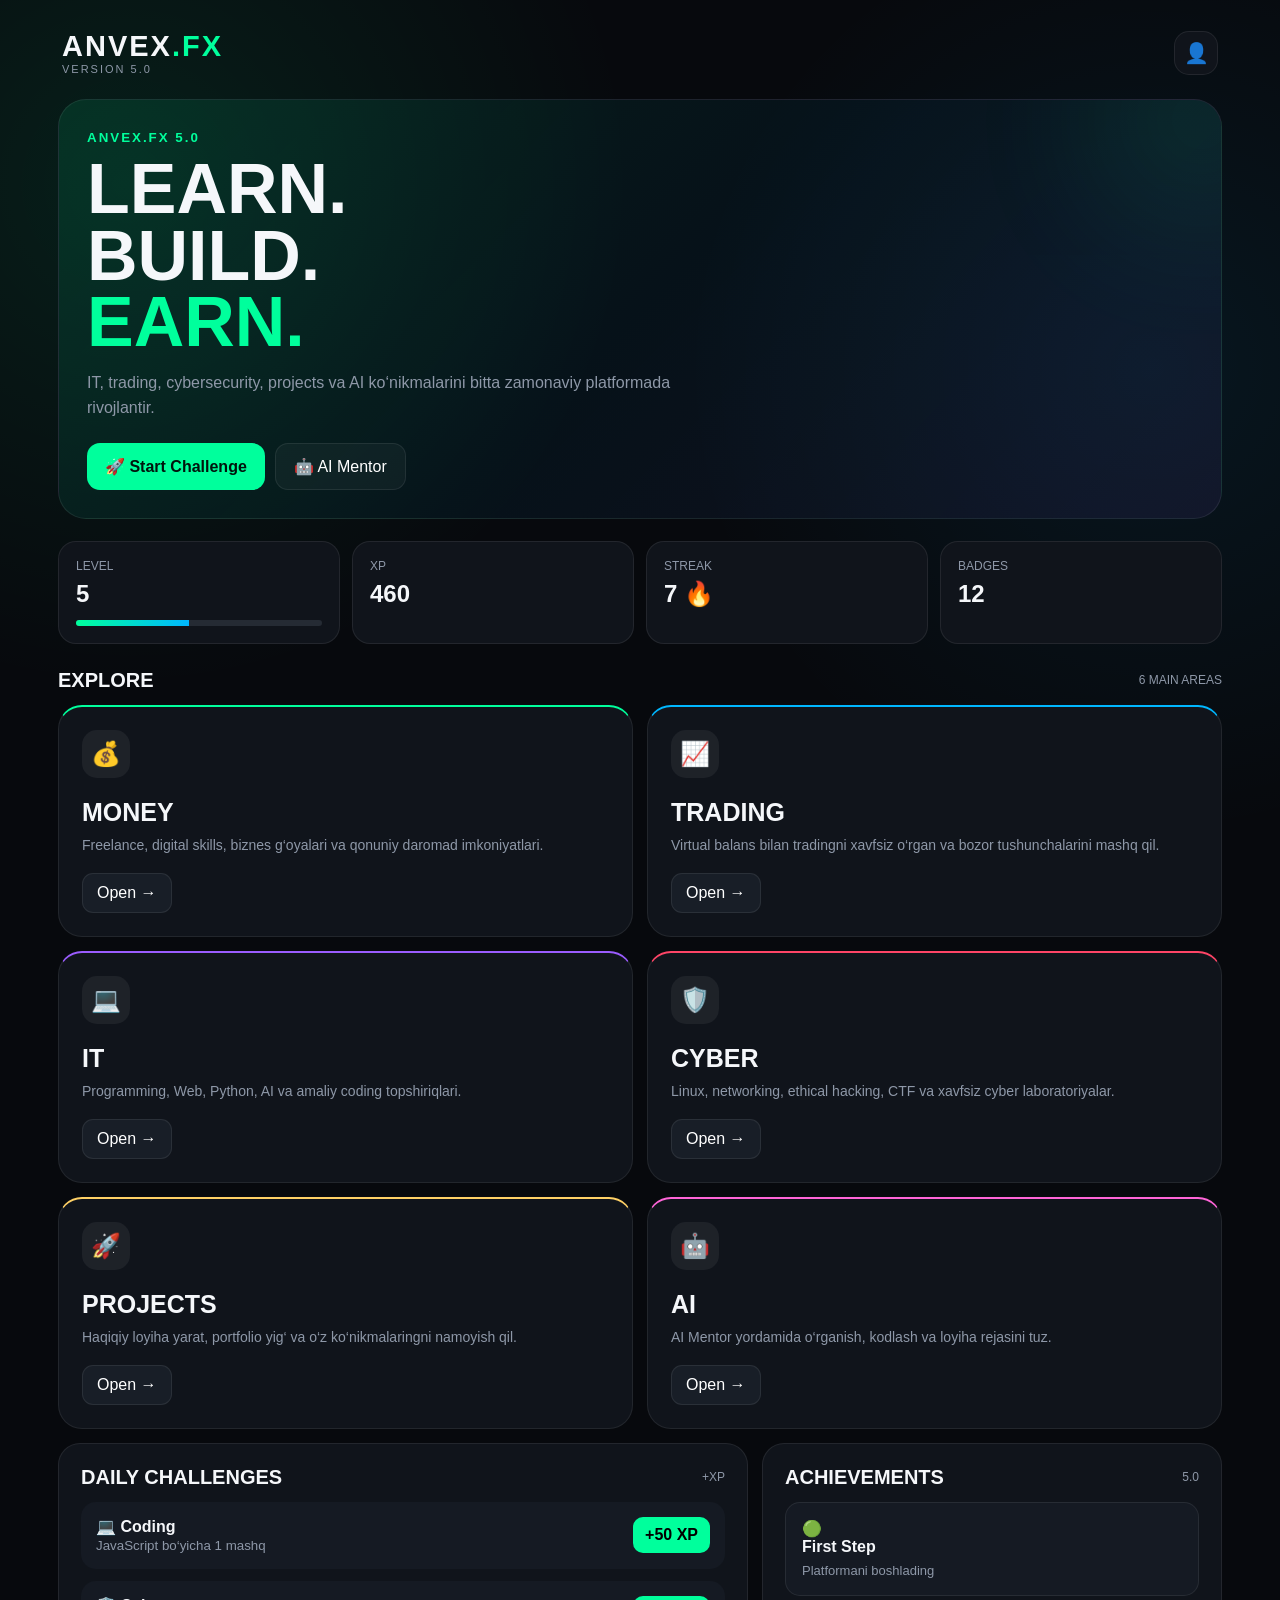
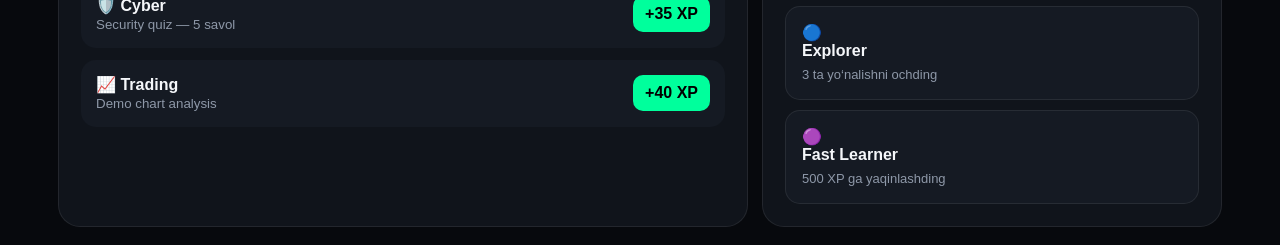
==== commit 793f7567: "Update print statement from 'Hello' to 'Goodbye'" ====
--- a/index.html
+++ b/index.html
@@ -1,29 +1,24 @@
->
+
 <!DOCTYPE html>
 <html lang="uz">
 <head>
 <meta charset="UTF-8">
 <meta name="viewport" content="width=device-width, initial-scale=1.0">
-<meta name="theme-color" content="#07111f">
-<meta name="description" content="ARVEX Academy — IT va tillarni o'rganish platformasi">
-<title>ARVEX ACADEMY — IT & LANGUAGES</title>
+<title>ANVEX.FX 5.0</title>
 
 <style>
 :root{
-  --bg:#050914;
-  --bg2:#091221;
-  --card:#0c1728;
-  --card2:#101d31;
-  --text:#f7f9ff;
-  --muted:#91a0b7;
-  --green:#20e889;
-  --blue:#278cff;
-  --purple:#9a5cff;
-  --orange:#ff9d42;
-  --red:#ff536b;
-  --yellow:#ffd84d;
-  --line:rgba(255,255,255,.08);
-  --shadow:0 18px 55px rgba(0,0,0,.3);
+  --bg:#07090d;
+  --panel:#10141b;
+  --panel2:#151a23;
+  --text:#f5f7fa;
+  --muted:#8e98a8;
+  --green:#00ff9c;
+  --blue:#00b7ff;
+  --purple:#9b5cff;
+  --red:#ff4567;
+  --yellow:#ffd166;
+  --border:rgba(255,255,255,.08);
 }
 
 *{
@@ -32,18 +27,13 @@
   padding:0;
 }
 
-html{
-  scroll-behavior:smooth;
-}
-
 body{
-  font-family:Arial,Helvetica,sans-serif;
+  font-family:Inter,Arial,sans-serif;
+  background:
+    radial-gradient(circle at 10% 10%,rgba(0,255,156,.09),transparent 25%),
+    radial-gradient(circle at 90% 20%,rgba(0,183,255,.08),transparent 25%),
+    var(--bg);
   color:var(--text);
-  background:
-    radial-gradient(circle at 10% 5%,rgba(32,232,137,.09),transparent 28%),
-    radial-gradient(circle at 90% 10%,rgba(39,140,255,.10),transparent 28%),
-    radial-gradient(circle at 50% 100%,rgba(154,92,255,.08),transparent 35%),
-    var(--bg);
   min-height:100vh;
 }
 
@@ -55,180 +45,122 @@
   cursor:pointer;
 }
 
-.hidden{
-  display:none!important;
-}
-
-.container{
-  width:min(1120px,100%);
+.app{
+  width:min(1200px,100%);
   margin:auto;
-  padding:0 16px;
+  padding:18px;
 }
 
 /* HEADER */
 
-header{
-  position:sticky;
-  top:0;
-  z-index:100;
-  background:rgba(5,9,20,.86);
-  backdrop-filter:blur(18px);
-  border-bottom:1px solid var(--line);
-}
-
 .header{
-  height:70px;
   display:flex;
+  justify-content:space-between;
   align-items:center;
-  justify-content:space-between;
-}
-
-.brand{
-  display:flex;
-  align-items:center;
-  gap:10px;
+  padding:12px 4px 24px;
 }
 
 .logo{
+  font-size:29px;
+  font-weight:900;
+  letter-spacing:2px;
+}
+
+.logo span{
+  color:var(--green);
+}
+
+.version{
+  font-size:11px;
+  color:var(--muted);
+  letter-spacing:2px;
+}
+
+.profile-btn{
   width:44px;
   height:44px;
-  border-radius:14px;
-  display:grid;
-  place-items:center;
-  font-size:21px;
-  font-weight:900;
-  color:#03130d;
-  background:linear-gradient(135deg,var(--green),var(--blue));
-  box-shadow:0 0 28px rgba(32,232,137,.2);
-}
-
-.brand-title{
-  font-size:18px;
-  font-weight:900;
-  letter-spacing:1px;
-}
-
-.brand-sub{
-  color:var(--muted);
-  font-size:9px;
-  margin-top:2px;
-}
-
-.header-actions{
-  display:flex;
-  gap:8px;
-}
-
-.icon-btn{
-  width:42px;
-  height:42px;
-  border-radius:13px;
-  border:1px solid var(--line);
+  border:1px solid var(--border);
+  border-radius:15px;
+  background:var(--panel);
   color:white;
-  background:#0b1525;
-}
-
-/* MAIN */
-
-main{
-  padding-bottom:95px;
-}
-
-section{
-  padding:25px 0;
-}
+  font-size:20px;
+}
+
+/* HERO */
 
 .hero{
-  padding-top:35px;
-}
-
-.hero-card{
   position:relative;
   overflow:hidden;
-  padding:30px;
+  padding:28px;
+  border:1px solid var(--border);
   border-radius:28px;
-  border:1px solid var(--line);
   background:
-    linear-gradient(135deg,rgba(32,232,137,.10),rgba(39,140,255,.07)),
-    var(--card);
-  box-shadow:var(--shadow);
-}
-
-.hero-card:after{
-  content:"LEARN • BUILD • GROW";
+    linear-gradient(135deg,
+      rgba(0,255,156,.10),
+      rgba(0,183,255,.05),
+      rgba(155,92,255,.08));
+  margin-bottom:22px;
+}
+
+.hero:after{
+  content:"";
   position:absolute;
-  right:-30px;
-  bottom:20px;
-  color:rgba(255,255,255,.025);
-  font-size:34px;
-  font-weight:900;
-  transform:rotate(-8deg);
-}
-
-.badge{
-  display:inline-block;
-  padding:7px 12px;
-  border-radius:50px;
-  background:rgba(32,232,137,.1);
-  border:1px solid rgba(32,232,137,.22);
+  width:180px;
+  height:180px;
+  right:-70px;
+  top:-70px;
+  border-radius:50%;
+  background:var(--green);
+  filter:blur(80px);
+  opacity:.15;
+}
+
+.hero small{
   color:var(--green);
-  font-size:12px;
+  letter-spacing:2px;
   font-weight:800;
 }
 
 .hero h1{
-  margin-top:15px;
-  max-width:800px;
-  font-size:clamp(32px,7vw,65px);
-  line-height:.98;
-}
-
-.gradient{
-  background:linear-gradient(90deg,var(--green),var(--blue),var(--purple));
-  -webkit-background-clip:text;
-  color:transparent;
+  margin-top:10px;
+  font-size:clamp(35px,7vw,70px);
+  line-height:.95;
+  max-width:750px;
+}
+
+.hero h1 span{
+  color:var(--green);
 }
 
 .hero p{
   color:var(--muted);
-  max-width:700px;
-  line-height:1.65;
-  margin-top:15px;
-}
-
-.actions{
+  margin-top:14px;
+  max-width:600px;
+  line-height:1.6;
+}
+
+.hero-actions{
   display:flex;
   flex-wrap:wrap;
   gap:10px;
   margin-top:22px;
 }
 
-.btn{
+.primary{
   border:0;
-  border-radius:14px;
+  background:var(--green);
+  color:#00150d;
   padding:13px 18px;
-  font-weight:800;
-  transition:.2s;
-}
-
-.btn:hover{
-  transform:translateY(-2px);
-}
-
-.primary{
-  background:linear-gradient(135deg,var(--green),#0fc9bd);
-  color:#03130e;
-}
-
-.blue{
-  background:linear-gradient(135deg,var(--blue),#6255ff);
+  border-radius:13px;
+  font-weight:900;
+}
+
+.secondary{
+  border:1px solid var(--border);
+  background:rgba(255,255,255,.04);
   color:white;
-}
-
-.dark{
-  background:#111d30;
-  border:1px solid var(--line);
-  color:white;
+  padding:13px 18px;
+  border-radius:13px;
 }
 
 /* STATS */
@@ -236,239 +168,179 @@
 .stats{
   display:grid;
   grid-template-columns:repeat(4,1fr);
-  gap:10px;
-  margin-top:18px;
+  gap:12px;
+  margin-bottom:22px;
 }
 
 .stat{
-  padding:16px;
-  background:#0b1524;
-  border:1px solid var(--line);
-  border-radius:17px;
-}
-
-.stat strong{
-  display:block;
-  font-size:23px;
-}
-
-.stat span{
-  display:block;
-  margin-top:5px;
+  background:var(--panel);
+  border:1px solid var(--border);
+  border-radius:18px;
+  padding:17px;
+}
+
+.stat-label{
   color:var(--muted);
-  font-size:11px;
-}
-
-/* TITLES */
+  font-size:12px;
+}
+
+.stat-value{
+  font-size:24px;
+  font-weight:900;
+  margin-top:7px;
+}
+
+.progress{
+  height:6px;
+  background:#252b34;
+  border-radius:20px;
+  overflow:hidden;
+  margin-top:12px;
+}
+
+.progress div{
+  height:100%;
+  width:46%;
+  background:linear-gradient(90deg,var(--green),var(--blue));
+}
+
+/* MAIN GRID */
 
 .section-title{
   display:flex;
-  align-items:end;
   justify-content:space-between;
-  gap:10px;
-  margin-bottom:15px;
+  align-items:center;
+  margin:25px 0 13px;
 }
 
 .section-title h2{
-  font-size:24px;
-}
-
-.section-title p{
+  font-size:20px;
+}
+
+.section-title span{
   color:var(--muted);
   font-size:12px;
 }
 
-/* CATEGORY */
-
-.category-grid{
+.modules{
   display:grid;
   grid-template-columns:repeat(2,1fr);
-  gap:13px;
-}
-
-.category{
+  gap:14px;
+}
+
+.module{
   position:relative;
   overflow:hidden;
-  min-height:155px;
-  padding:22px;
-  border-radius:22px;
-  border:1px solid var(--line);
-  background:var(--card);
-  transition:.2s;
-}
-
-.category:hover{
-  transform:translateY(-3px);
-  border-color:rgba(255,255,255,.16);
-}
-
-.category .big{
-  font-size:38px;
-}
-
-.category h3{
-  margin-top:12px;
-  font-size:22px;
-}
-
-.category p{
-  color:var(--muted);
-  font-size:12px;
-  line-height:1.5;
-  margin-top:6px;
-}
-
-.category .go{
-  position:absolute;
-  right:18px;
-  bottom:18px;
-  width:38px;
-  height:38px;
-  border-radius:12px;
-  border:1px solid var(--line);
-  background:#111d30;
-  color:white;
-}
-
-/* SEARCH */
-
-.search{
-  width:100%;
-  padding:14px 16px;
-  border-radius:15px;
-  border:1px solid var(--line);
-  background:#091423;
-  color:white;
-  outline:none;
-  margin-bottom:14px;
-}
-
-.search:focus{
-  border-color:var(--blue);
-}
-
-/* COURSES */
-
-.course-grid{
-  display:grid;
-  grid-template-columns:repeat(3,1fr);
-  gap:12px;
-}
-
-.course{
-  padding:18px;
-  border-radius:19px;
-  background:var(--card);
-  border:1px solid var(--line);
-}
-
-.course-icon{
-  width:46px;
-  height:46px;
-  border-radius:14px;
+  min-height:210px;
+  border-radius:24px;
+  padding:23px;
+  background:var(--panel);
+  border:1px solid var(--border);
+  transition:.25s;
+}
+
+.module:hover{
+  transform:translateY(-4px);
+  border-color:rgba(0,255,156,.35);
+  box-shadow:0 15px 40px rgba(0,0,0,.25);
+}
+
+.module-icon{
+  width:48px;
+  height:48px;
   display:grid;
   place-items:center;
-  font-size:23px;
-  background:#142239;
-}
-
-.course h3{
-  margin-top:13px;
-}
-
-.course p{
+  border-radius:15px;
+  background:rgba(255,255,255,.06);
+  font-size:24px;
+}
+
+.module h3{
+  font-size:25px;
+  margin-top:20px;
+}
+
+.module p{
   color:var(--muted);
-  font-size:12px;
+  margin-top:8px;
   line-height:1.5;
-  margin-top:6px;
-}
-
-.course button{
-  width:100%;
+  font-size:14px;
+}
+
+.module button{
+  margin-top:17px;
+  border:1px solid var(--border);
+  color:white;
+  background:#181e27;
+  padding:10px 14px;
+  border-radius:11px;
+}
+
+.module.money{
+  border-top:2px solid var(--green);
+}
+
+.module.trading{
+  border-top:2px solid var(--blue);
+}
+
+.module.it{
+  border-top:2px solid var(--purple);
+}
+
+.module.cyber{
+  border-top:2px solid var(--red);
+}
+
+.module.projects{
+  border-top:2px solid var(--yellow);
+}
+
+.module.ai{
+  border-top:2px solid #ff65d8;
+}
+
+/* LOWER */
+
+.lower{
+  display:grid;
+  grid-template-columns:1.2fr .8fr;
+  gap:14px;
   margin-top:14px;
 }
 
-/* LANGUAGE */
-
-.language-grid{
-  display:grid;
-  grid-template-columns:repeat(5,1fr);
-  gap:10px;
-}
-
-.language{
-  min-height:145px;
-  padding:17px;
-  border-radius:20px;
-  border:1px solid var(--line);
-  background:var(--card);
-  transition:.2s;
-}
-
-.language:hover{
-  transform:translateY(-3px);
-}
-
-.flag{
-  font-size:32px;
-}
-
-.language h3{
-  margin-top:9px;
-  font-size:16px;
-}
-
-.language small{
-  color:var(--muted);
-  display:block;
-  margin-top:5px;
-}
-
-.language button{
-  margin-top:12px;
-  width:100%;
-  padding:9px;
-  border-radius:10px;
-  border:1px solid var(--line);
-  background:#111e31;
-  color:white;
-}
-
-/* PROGRESS */
-
-.progress-box{
-  padding:20px;
-  background:var(--card);
-  border:1px solid var(--line);
-  border-radius:21px;
-}
-
-.progress-head{
+.box{
+  background:var(--panel);
+  border:1px solid var(--border);
+  border-radius:22px;
+  padding:22px;
+}
+
+.challenge{
   display:flex;
   justify-content:space-between;
-  gap:10px;
-  margin-bottom:11px;
-}
-
-.progress-head span{
+  gap:15px;
+  align-items:center;
+  padding:15px;
+  margin-top:12px;
+  background:var(--panel2);
+  border-radius:15px;
+}
+
+.challenge strong{
+  display:block;
+}
+
+.challenge small{
   color:var(--muted);
-  font-size:12px;
-}
-
-.progress{
-  width:100%;
-  height:10px;
-  border-radius:20px;
-  overflow:hidden;
-  background:#182438;
-}
-
-.progress-bar{
-  height:100%;
-  width:0%;
-  border-radius:20px;
-  background:linear-gradient(90deg,var(--green),var(--blue));
-  transition:.5s;
+}
+
+.done{
+  background:var(--green);
+  border:0;
+  padding:9px 12px;
+  border-radius:10px;
+  font-weight:800;
 }
 
 /* MODAL */
@@ -476,357 +348,185 @@
 .modal{
   position:fixed;
   inset:0;
-  z-index:300;
   display:none;
   align-items:center;
   justify-content:center;
   padding:18px;
   background:rgba(0,0,0,.72);
-  backdrop-filter:blur(7px);
+  backdrop-filter:blur(10px);
+  z-index:100;
 }
 
 .modal.active{
   display:flex;
 }
 
-.modal-box{
-  width:min(760px,100%);
+.modal-card{
+  width:min(700px,100%);
   max-height:90vh;
   overflow:auto;
-  padding:23px;
+  background:#0d1117;
+  border:1px solid var(--border);
   border-radius:25px;
-  border:1px solid var(--line);
-  background:#091321;
-  box-shadow:0 30px 100px rgba(0,0,0,.5);
+  padding:24px;
+  animation:pop .2s ease;
+}
+
+@keyframes pop{
+  from{transform:scale(.95);opacity:0}
+  to{transform:scale(1);opacity:1}
 }
 
 .modal-head{
   display:flex;
   justify-content:space-between;
   align-items:center;
-  gap:10px;
-  margin-bottom:18px;
+  margin-bottom:20px;
 }
 
 .close{
   width:38px;
   height:38px;
-  border-radius:11px;
-  border:1px solid var(--line);
-  background:#111e31;
+  border:0;
+  border-radius:12px;
+  background:#1b2029;
   color:white;
-}
-
-/* LESSON */
-
-.lesson-card{
-  padding:17px;
-  border:1px solid var(--line);
-  background:#0d192a;
-  border-radius:17px;
-  margin-top:10px;
-}
-
-.lesson-card h3{
-  font-size:17px;
-}
-
-.lesson-card p{
+  font-size:20px;
+}
+
+.items{
+  display:grid;
+  gap:10px;
+}
+
+.item{
+  padding:16px;
+  border-radius:15px;
+  background:var(--panel2);
+  border:1px solid var(--border);
+}
+
+.item strong{
+  display:block;
+  margin-bottom:5px;
+}
+
+.item span{
   color:var(--muted);
-  line-height:1.6;
-  margin-top:8px;
   font-size:13px;
 }
 
-.lesson-number{
-  color:var(--green);
-  font-size:11px;
+/* TRADING */
+
+.balance{
+  padding:20px;
+  border-radius:18px;
+  background:linear-gradient(135deg,rgba(0,255,156,.1),rgba(0,183,255,.08));
+  margin-bottom:15px;
+}
+
+.balance small{
+  color:var(--muted);
+}
+
+.balance h2{
+  font-size:35px;
+  margin-top:5px;
+}
+
+.trade-actions{
+  display:grid;
+  grid-template-columns:1fr 1fr;
+  gap:10px;
+  margin-top:15px;
+}
+
+.buy{
+  border:0;
+  padding:14px;
+  border-radius:13px;
+  background:var(--green);
   font-weight:900;
-  letter-spacing:1px;
-}
-
-.video{
-  margin-top:14px;
-  aspect-ratio:16/9;
-  border-radius:15px;
-  overflow:hidden;
-  background:#050b14;
-  border:1px solid var(--line);
-  display:flex;
-  align-items:center;
-  justify-content:center;
-  color:var(--muted);
-  text-align:center;
-  padding:20px;
-}
-
-.video iframe{
-  width:100%;
-  height:100%;
+}
+
+.sell{
   border:0;
-}
-
-/* WORDS */
-
-.word{
-  display:flex;
-  align-items:center;
-  justify-content:space-between;
-  gap:10px;
-  padding:13px;
-  border-radius:14px;
-  background:#0e1a2b;
-  border:1px solid var(--line);
-  margin-top:8px;
-}
-
-.word-main strong{
+  padding:14px;
+  border-radius:13px;
+  background:var(--red);
+  color:white;
+  font-weight:900;
+}
+
+/* INPUT */
+
+.field{
+  margin-bottom:13px;
+}
+
+.field label{
   display:block;
-}
-
-.word-main span{
   color:var(--muted);
   font-size:12px;
-}
-
-/* QUIZ */
-
-.quiz-question{
-  font-size:20px;
-  font-weight:800;
-  line-height:1.4;
-}
-
-.answers{
-  display:grid;
-  gap:9px;
-  margin-top:15px;
-}
-
-.answer{
-  text-align:left;
-  padding:13px;
-  border-radius:13px;
-  border:1px solid var(--line);
-  background:#101d30;
-  color:white;
-}
-
-.answer:hover{
-  border-color:var(--blue);
-}
-
-.answer.correct{
-  border-color:var(--green);
-  background:rgba(32,232,137,.12);
-}
-
-.answer.wrong{
-  border-color:var(--red);
-  background:rgba(255,83,107,.12);
-}
-
-/* PROFILE */
-
-.profile{
-  display:grid;
-  grid-template-columns:120px 1fr;
-  gap:18px;
-  align-items:center;
-}
-
-.avatar{
-  width:110px;
-  height:110px;
-  border-radius:30px;
-  display:grid;
-  place-items:center;
-  font-size:42px;
-  font-weight:900;
-  background:linear-gradient(135deg,var(--green),var(--blue));
-  color:#03130e;
-}
-
-.profile-info p{
-  color:var(--muted);
-  margin-top:5px;
-}
-
-.profile-form{
-  display:grid;
-  gap:10px;
-  margin-top:20px;
-}
-
-.profile-form input{
+  margin-bottom:6px;
+}
+
+.field input{
   width:100%;
   padding:13px;
-  border-radius:13px;
-  border:1px solid var(--line);
-  background:#0b1626;
+  border-radius:12px;
+  border:1px solid var(--border);
+  background:#171c24;
   color:white;
   outline:none;
 }
 
-/* MEDALS */
-
-.medals{
-  display:grid;
-  grid-template-columns:repeat(4,1fr);
-  gap:10px;
-}
-
-.medal{
-  padding:17px;
-  text-align:center;
-  border-radius:19px;
-  background:var(--card);
-  border:1px solid var(--line);
-}
-
-.medal-icon{
-  font-size:40px;
-}
-
-.medal h3{
-  margin-top:8px;
-}
-
-.medal p{
-  color:var(--muted);
-  font-size:11px;
-  margin-top:5px;
-}
-
-/* BOTTOM NAV */
-
-.bottom-nav{
-  position:fixed;
-  bottom:0;
-  left:0;
-  right:0;
-  z-index:150;
-  padding:8px 10px calc(8px + env(safe-area-inset-bottom));
-  background:rgba(5,9,20,.91);
-  backdrop-filter:blur(18px);
-  border-top:1px solid var(--line);
-}
-
-.nav-inner{
-  width:min(650px,100%);
-  margin:auto;
-  display:grid;
-  grid-template-columns:repeat(5,1fr);
-}
-
-.nav-item{
-  border:0;
-  background:transparent;
-  color:#718099;
-  padding:6px 2px;
+.result{
+  padding:14px;
   border-radius:13px;
-  font-size:10px;
-}
-
-.nav-item .nav-icon{
-  display:block;
-  font-size:20px;
-  margin-bottom:3px;
-}
-
-.nav-item.active{
-  color:var(--green);
-  background:rgba(32,232,137,.06);
-}
-
-/* TOAST */
-
-.toast{
-  position:fixed;
-  left:50%;
-  bottom:90px;
-  transform:translate(-50%,20px);
-  z-index:500;
-  padding:12px 17px;
-  border-radius:13px;
-  background:#142238;
-  border:1px solid var(--line);
-  box-shadow:var(--shadow);
-  opacity:0;
-  pointer-events:none;
-  transition:.25s;
-  font-size:13px;
-}
-
-.toast.show{
-  opacity:1;
-  transform:translate(-50%,0);
+  background:#171c24;
+  margin-top:12px;
 }
 
 /* MOBILE */
 
-@media(max-width:850px){
-  .language-grid{
-    grid-template-columns:repeat(2,1fr);
-  }
-
-  .course-grid{
-    grid-template-columns:repeat(2,1fr);
-  }
-
-  .medals{
-    grid-template-columns:repeat(2,1fr);
-  }
-}
-
-@media(max-width:600px){
-  .hero-card{
-    padding:23px;
-  }
-
-  .hero h1{
-    font-size:39px;
+@media(max-width:750px){
+  .app{
+    padding:12px;
   }
 
   .stats{
     grid-template-columns:repeat(2,1fr);
   }
 
-  .category-grid{
+  .modules{
     grid-template-columns:1fr;
   }
 
-  .course-grid{
+  .lower{
     grid-template-columns:1fr;
   }
 
-  .language-grid{
-    grid-template-columns:repeat(2,1fr);
-  }
-
-  .profile{
-    grid-template-columns:80px 1fr;
-  }
-
-  .avatar{
-    width:78px;
-    height:78px;
-    border-radius:23px;
-    font-size:30px;
-  }
-
-  section{
-    padding:20px 0;
-  }
-}
-
-@media(max-width:380px){
-  .language-grid{
-    grid-template-columns:1fr;
+  .hero{
+    padding:22px;
+  }
+
+  .module{
+    min-height:190px;
+  }
+}
+
+@media(max-width:430px){
+  .logo{
+    font-size:23px;
   }
 
   .hero h1{
-    font-size:34px;
+    font-size:38px;
+  }
+
+  .stat-value{
+    font-size:20px;
   }
 }
 </style>
@@ -834,1655 +534,636 @@
 
 <body>
 
-<header>
-  <div class="container header">
-    <div class="brand">
-      <div class="logo">A</div>
-      <div>
-        <div class="brand-title">ARVEX ACADEMY</div>
-        <div class="brand-sub">IT • LANGUAGES • FUTURE</div>
-      </div>
-    </div>
-
-    <div class="header-actions">
-      <button class="icon-btn" onclick="openSearch()">⌕</button>
-      <button class="icon-btn" onclick="openProfile()">👤</button>
-    </div>
+<div class="app">
+
+<header class="header">
+  <div>
+    <div class="logo">ANVEX<span>.FX</span></div>
+    <div class="version">VERSION 5.0</div>
   </div>
+
+  <button class="profile-btn" onclick="openModal('profile')">👤</button>
 </header>
 
-<main>
-
-<!-- HOME -->
-
-<div id="homePage">
-
 <section class="hero">
-<div class="container">
-
-  <div class="hero-card">
-
-    <span class="badge">🚀 YOUR FUTURE STARTS HERE</span>
-
-    <h1>
-      Learn.
-      <span class="gradient">Build.</span>
-      Grow.
-    </h1>
-
-    <p>
-      IT va 5 ta zamonaviy tilni bosqichma-bosqich o‘rganing.
-      0-darajadan boshlab bilim, amaliyot, test va real natijaga boring.
-    </p>
-
-    <div class="actions">
-      <button class="btn primary" onclick="scrollToLanguages()">
-        🌍 Til o‘rganishni boshlash
-      </button>
-
-      <button class="btn blue" onclick="scrollToIT()">
-        💻 IT ni boshlash
-      </button>
-    </div>
-
-    <div class="stats">
-      <div class="stat">
-        <strong id="statXP">0</strong>
-        <span>XP</span>
-      </div>
-
-      <div class="stat">
-        <strong id="statLevel">1</strong>
-        <span>Level</span>
-      </div>
-
-      <div class="stat">
-        <strong id="statLessons">0</strong>
-        <span>Darslar</span>
-      </div>
-
-      <div class="stat">
-        <strong id="statStreak">0</strong>
-        <span>Kun streak</span>
-      </div>
-    </div>
-
-  </div>
-
-</div>
-</section>
-
-<!-- CATEGORY -->
-
-<section>
-<div class="container">
-
-<div class="section-title">
-  <div>
-    <h2>Yo‘nalishlar</h2>
-    <p>O‘zingizga kerakli yo‘nalishni tanlang</p>
-  </div>
-</div>
-
-<div class="category-grid">
-
-  <div class="category">
-    <div class="big">🌍</div>
-    <h3>Languages</h3>
-    <p>
-      Ingliz, Arab, Rus, Turk va Koreys tillarini
-      0 dan 10 darajagacha o‘rganing.
-    </p>
-    <button class="go" onclick="scrollToLanguages()">→</button>
-  </div>
-
-  <div class="category">
-    <div class="big">💻</div>
-    <h3>IT Academy</h3>
-    <p>
-      Dasturlash, Web, Python, JavaScript, AI
-      va Cybersecurity asoslarini o‘rganing.
-    </p>
-    <button class="go" onclick="scrollToIT()">→</button>
-  </div>
-
-</div>
-
-</div>
-</section>
-
-<!-- LANGUAGES -->
-
-<section id="languagesSection">
-<div class="container">
-
-<div class="section-title">
-  <div>
-    <h2>🌍 Languages</h2>
-    <p>5 ta til • 0 → 10 Level</p>
-  </div>
-</div>
-
-<div class="language-grid" id="languageGrid"></div>
-
-</div>
-</section>
-
-<!-- IT -->
-
-<section id="itSection">
-<div class="container">
-
-<div class="section-title">
-  <div>
-    <h2>💻 IT Academy</h2>
-    <p>0 dan boshlab amaliy IT</p>
-  </div>
-</div>
-
-<div class="course-grid">
-
-  <div class="course">
-    <div class="course-icon">🌐</div>
-    <h3>HTML & CSS</h3>
-    <p>Web sahifalarni 0 dan yaratishni o‘rganing.</p>
-    <button class="btn primary" onclick="openIT('html')">Boshlash</button>
-  </div>
-
-  <div class="course">
-    <div class="course-icon">⚡</div>
-    <h3>JavaScript</h3>
-    <p>Web sahifalarni interaktiv va aqlli qiling.</p>
-    <button class="btn primary" onclick="openIT('js')">Boshlash</button>
-  </div>
-
-  <div class="course">
-    <div class="course-icon">🐍</div>
-    <h3>Python</h3>
-    <p>Dasturlashni sodda va amaliy usulda o‘rganing.</p>
-    <button class="btn primary" onclick="openIT('python')">Boshlash</button>
-  </div>
-
-  <div class="course">
-    <div class="course-icon">🤖</div>
-    <h3>AI</h3>
-    <p>Sun’iy intellekt asoslari va undan foydalanish.</p>
-    <button class="btn primary" onclick="openIT('ai')">Boshlash</button>
-  </div>
-
-  <div class="course">
-    <div class="course-icon">🔐</div>
-    <h3>Cybersecurity</h3>
-    <p>Xavfsizlikning asosiy tushunchalarini o‘rganing.</p>
-    <button class="btn primary" onclick="openIT('cyber')">Boshlash</button>
-  </div>
-
-  <div class="course">
-    <div class="course-icon">🧠</div>
-    <h3>Computer Basics</h3>
-    <p>Kompyuter va internet asoslarini o‘rganing.</p>
-    <button class="btn primary" onclick="openIT('computer')">Boshlash</button>
-  </div>
-
-</div>
-
-</div>
-</section>
-
-<!-- PROGRESS -->
-
-<section>
-<div class="container">
-
-<div class="section-title">
-  <div>
-    <h2>📊 Mening progressim</h2>
-    <p>O‘rganishni davom ettiring</p>
-  </div>
-</div>
-
-<div class="progress-box">
-
-  <div class="progress-head">
-    <strong id="progressTitle">Boshlang‘ich</strong>
-    <span id="progressText">0%</span>
-  </div>
-
-  <div class="progress">
-    <div class="progress-bar" id="mainProgress"></div>
-  </div>
-
-  <div class="actions">
-    <button class="btn primary" onclick="dailyXP()">
-      ⭐ Bugungi XP
+  <small>ANVEX.FX 5.0</small>
+
+  <h1>
+    LEARN.<br>
+    BUILD.<br>
+    <span>EARN.</span>
+  </h1>
+
+  <p>
+    IT, trading, cybersecurity, projects va AI
+    ko‘nikmalarini bitta zamonaviy platformada rivojlantir.
+  </p>
+
+  <div class="hero-actions">
+    <button class="primary" onclick="openModal('challenge')">
+      🚀 Start Challenge
     </button>
 
-    <button class="btn dark" onclick="openAchievements()">
-      🏆 Yutuqlar
+    <button class="secondary" onclick="openModal('ai')">
+      🤖 AI Mentor
     </button>
   </div>
-
+</section>
+
+<section class="stats">
+
+  <div class="stat">
+    <div class="stat-label">LEVEL</div>
+    <div class="stat-value" id="level">5</div>
+    <div class="progress">
+      <div id="levelProgress"></div>
+    </div>
+  </div>
+
+  <div class="stat">
+    <div class="stat-label">XP</div>
+    <div class="stat-value" id="xp">460</div>
+  </div>
+
+  <div class="stat">
+    <div class="stat-label">STREAK</div>
+    <div class="stat-value" id="streak">7 🔥</div>
+  </div>
+
+  <div class="stat">
+    <div class="stat-label">BADGES</div>
+    <div class="stat-value" id="badges">12</div>
+  </div>
+
+</section>
+
+<div class="section-title">
+  <h2>EXPLORE</h2>
+  <span>6 MAIN AREAS</span>
 </div>
 
+<section class="modules">
+
+  <article class="module money">
+    <div class="module-icon">💰</div>
+    <h3>MONEY</h3>
+    <p>
+      Freelance, digital skills, biznes g‘oyalari
+      va qonuniy daromad imkoniyatlari.
+    </p>
+    <button onclick="openModal('money')">Open →</button>
+  </article>
+
+  <article class="module trading">
+    <div class="module-icon">📈</div>
+    <h3>TRADING</h3>
+    <p>
+      Virtual balans bilan tradingni xavfsiz
+      o‘rgan va bozor tushunchalarini mashq qil.
+    </p>
+    <button onclick="openModal('trading')">Open →</button>
+  </article>
+
+  <article class="module it">
+    <div class="module-icon">💻</div>
+    <h3>IT</h3>
+    <p>
+      Programming, Web, Python, AI va
+      amaliy coding topshiriqlari.
+    </p>
+    <button onclick="openModal('it')">Open →</button>
+  </article>
+
+  <article class="module cyber">
+    <div class="module-icon">🛡️</div>
+    <h3>CYBER</h3>
+    <p>
+      Linux, networking, ethical hacking,
+      CTF va xavfsiz cyber laboratoriyalar.
+    </p>
+    <button onclick="openModal('cyber')">Open →</button>
+  </article>
+
+  <article class="module projects">
+    <div class="module-icon">🚀</div>
+    <h3>PROJECTS</h3>
+    <p>
+      Haqiqiy loyiha yarat, portfolio yig‘
+      va o‘z ko‘nikmalaringni namoyish qil.
+    </p>
+    <button onclick="openModal('projects')">Open →</button>
+  </article>
+
+  <article class="module ai">
+    <div class="module-icon">🤖</div>
+    <h3>AI</h3>
+    <p>
+      AI Mentor yordamida o‘rganish,
+      kodlash va loyiha rejasini tuz.
+    </p>
+    <button onclick="openModal('ai')">Open →</button>
+  </article>
+
+</section>
+
+<section class="lower">
+
+  <div class="box">
+    <div class="section-title" style="margin-top:0">
+      <h2>DAILY CHALLENGES</h2>
+      <span>+XP</span>
+    </div>
+
+    <div class="challenge">
+      <div>
+        <strong>💻 Coding</strong>
+        <small>JavaScript bo‘yicha 1 mashq</small>
+      </div>
+      <button class="done" onclick="completeChallenge(50)">
+        +50 XP
+      </button>
+    </div>
+
+    <div class="challenge">
+      <div>
+        <strong>🛡️ Cyber</strong>
+        <small>Security quiz — 5 savol</small>
+      </div>
+      <button class="done" onclick="completeChallenge(35)">
+        +35 XP
+      </button>
+    </div>
+
+    <div class="challenge">
+      <div>
+        <strong>📈 Trading</strong>
+        <small>Demo chart analysis</small>
+      </div>
+      <button class="done" onclick="completeChallenge(40)">
+        +40 XP
+      </button>
+    </div>
+  </div>
+
+  <div class="box">
+    <div class="section-title" style="margin-top:0">
+      <h2>ACHIEVEMENTS</h2>
+      <span>5.0</span>
+    </div>
+
+    <div class="items">
+      <div class="item">
+        🟢 <strong>First Step</strong>
+        <span>Platformani boshlading</span>
+      </div>
+
+      <div class="item">
+        🔵 <strong>Explorer</strong>
+        <span>3 ta yo‘nalishni ochding</span>
+      </div>
+
+      <div class="item">
+        🟣 <strong>Fast Learner</strong>
+        <span>500 XP ga yaqinlashding</span>
+      </div>
+    </div>
+  </div>
+
+</section>
+
 </div>
-</section>
+
+
+<!-- MODAL -->
+
+<div class="modal" id="modal">
+
+  <div class="modal-card">
+
+    <div class="modal-head">
+      <h2 id="modalTitle">ANVEX.FX</h2>
+      <button class="close" onclick="closeModal()">×</button>
+    </div>
+
+    <div id="modalContent"></div>
+
+  </div>
 
 </div>
 
-<!-- OTHER PAGES -->
-
-<div id="profilePage" class="hidden">
-
-<section>
-<div class="container">
-
-<div class="section-title">
-  <div>
-    <h2>👤 Profil</h2>
-    <p>Sizning o‘quv profilingiz</p>
-  </div>
-</div>
-
-<div class="progress-box">
-
-<div class="profile">
-
-  <div class="avatar" id="avatar">A</div>
-
-  <div class="profile-info">
-    <h2 id="profileName">Anvarbek</h2>
-    <p id="profileEmail">O‘quvchi</p>
-    <p>Level <strong id="profileLevel">1</strong> • <strong id="profileXP">0</strong> XP</p>
-  </div>
-
-</div>
-
-<div class="profile-form">
-
-<input id="nameInput" placeholder="Ismingiz">
-
-<input id="goalInput" placeholder="Maqsadingiz: masalan, English B2">
-
-<button class="btn primary" onclick="saveProfile()">
-  💾 Saqlash
-</button>
-
-<button class="btn dark" onclick="resetProgress()">
-  🔄 Progressni tiklash
-</button>
-
-</div>
-
-</div>
-
-</div>
-</section>
-
-<section>
-<div class="container">
-
-<div class="section-title">
-  <div>
-    <h2>🏆 Yutuqlar</h2>
-  </div>
-</div>
-
-<div class="medals">
-
-<div class="medal">
-  <div class="medal-icon">🥉</div>
-  <h3>Starter</h3>
-  <p>Birinchi darsni tugating</p>
-</div>
-
-<div class="medal">
-  <div class="medal-icon">🥈</div>
-  <h3>Learner</h3>
-  <p>10 ta darsni tugating</p>
-</div>
-
-<div class="medal">
-  <div class="medal-icon">🥇</div>
-  <h3>Master</h3>
-  <p>50 ta darsni tugating</p>
-</div>
-
-<div class="medal">
-  <div class="medal-icon">💎</div>
-  <h3>Elite</h3>
-  <p>1000 XP to‘plang</p>
-</div>
-
-</div>
-
-</div>
-</section>
-
-</div>
-
-</main>
-
-<!-- BOTTOM NAV -->
-
-<nav class="bottom-nav">
-<div class="nav-inner">
-
-<button class="nav-item active" onclick="showPage('home')">
-  <span class="nav-icon">⌂</span>
-  Home
-</button>
-
-<button class="nav-item" onclick="scrollToIT()">
-  <span class="nav-icon">💻</span>
-  IT
-</button>
-
-<button class="nav-item" onclick="scrollToLanguages()">
-  <span class="nav-icon">🌍</span>
-  Languages
-</button>
-
-<button class="nav-item" onclick="openAchievements()">
-  <span class="nav-icon">🏆</span>
-  Medals
-</button>
-
-<button class="nav-item" onclick="openProfile()">
-  <span class="nav-icon">👤</span>
-  Profile
-</button>
-
-</div>
-</nav>
-
-<!-- MODAL -->
-
-<div class="modal" id="modal">
-<div class="modal-box">
-
-<div class="modal-head">
-  <h2 id="modalTitle">Dars</h2>
-  <button class="close" onclick="closeModal()">×</button>
-</div>
-
-<div id="modalContent"></div>
-
-</div>
-</div>
-
-<div class="toast" id="toast"></div>
 
 <script>
 
-/* ================================
-   DATA
-================================ */
-
-const languages = {
-
-  english:{
-    name:"Ingliz tili",
-    native:"English",
-    flag:"🇬🇧",
-    color:"#278cff",
-    levels:[
-      {
-        title:"Alphabet & Greetings",
-        lessons:[
-          ["Alifbo","English alphabet: A, B, C ... Z."],
-          ["Greetings","Hello, Hi, Good morning, Good evening."],
-          ["Introducing yourself","My name is... / I am..."],
-          ["Numbers","One, two, three, four, five."],
-          ["Basic questions","What is your name? Where are you from?"]
-        ],
-        words:[
-          ["hello","salom"],
-          ["thank you","rahmat"],
-          ["please","iltimos"],
-          ["yes","ha"],
-          ["no","yo‘q"],
-          ["friend","do‘st"],
-          ["school","maktab"],
-          ["book","kitob"]
-        ]
-      },
-      {
-        title:"Daily English",
-        lessons:[
-          ["Family","Mother, father, brother, sister."],
-          ["Daily routine","I wake up, I study, I work."],
-          ["Food","Water, bread, rice, meat, fruit."],
-          ["Time","Today, tomorrow, morning, evening."],
-          ["Simple sentences","I like English. I study every day."]
-        ],
-        words:[
-          ["family","oila"],
-          ["mother","ona"],
-          ["father","ota"],
-          ["water","suv"],
-          ["food","ovqat"],
-          ["today","bugun"],
-          ["tomorrow","ertaga"],
-          ["learn","o‘rganmoq"]
-        ]
-      },
-      {
-        title:"Grammar Basics",
-        lessons:[
-          ["To be","I am, You are, He is, She is."],
-          ["Present Simple","I work. You study. They play."],
-          ["Questions","Do you...? Does he...?"],
-          ["Negatives","I do not know. He does not work."],
-          ["Pronouns","I, you, he, she, it, we, they."]
-        ],
-        words:[
-          ["am","man"],
-          ["are","san/siz/biz..."],
-          ["is","dir"],
-          ["work","ishlamoq"],
-          ["study","o‘qimoq"],
-          ["play","o‘ynamoq"],
-          ["know","bilmoq"],
-          ["want","xohlamoq"]
-        ]
-      }
-    ]
-  },
-
-  arabic:{
-    name:"Arab tili",
-    native:"العربية",
-    flag:"🇸🇦",
-    color:"#20e889",
-    levels:[
-      {
-        title:"Arab alifbosi",
-        lessons:[
-          ["Arab yozuvi","Arab tili o‘ngdan chapga yoziladi."],
-          ["Harflar","Alif, ba, ta, tha va boshqa asosiy harflar."],
-          ["Salomlashish","السلام عليكم — Assalomu alaykum."],
-          ["O‘zini tanishtirish","اسمي... — Mening ismim..."],
-          ["Oddiy so‘zlar","نعم — ha, لا — yo‘q."]
-        ],
-        words:[
-          ["سلام","salom/tinchlik"],
-          ["كتاب","kitob"],
-          ["بيت","uy"],
-          ["ماء","suv"],
-          ["نعم","ha"],
-          ["لا","yo‘q"],
-          ["شكرا","rahmat"],
-          ["صديق","do‘st"]
-        ]
-      },
-      {
-        title:"Kundalik arab tili",
-        lessons:[
-          ["Oila","أب — ota, أم — ona."],
-          ["Raqamlar","واحد، اثنان، ثلاثة..."],
-          ["Ovqat","طعام — ovqat, ماء — suv."],
-          ["Vaqt","اليوم — bugun, غدا — ertaga."],
-          ["Oddiy gaplar","أنا طالب — Men o‘quvchiman."]
-        ],
-        words:[
-          ["أب","ota"],
-          ["أم","ona"],
-          ["أخ","aka/uka"],
-          ["أخت","opa/singil"],
-          ["اليوم","bugun"],
-          ["غدا","ertaga"],
-          ["طعام","ovqat"],
-          ["ماء","suv"]
-        ]
-      }
-    ]
-  },
-
-  russian:{
-    name:"Rus tili",
-    native:"Русский",
-    flag:"🇷🇺",
-    color:"#278cff",
-    levels:[
-      {
-        title:"Rus tili asoslari",
-        lessons:[
-          ["Alifbo","А, Б, В, Г, Д va boshqa harflar."],
-          ["Salomlashish","Привет — salom. Здравствуйте — assalomu alaykum/salom."],
-          ["Tanishtirish","Меня зовут... — Mening ismim..."],
-          ["Raqamlar","Один, два, три, четыре, пять."],
-          ["Oddiy savollar","Как тебя зовут? — Isming nima?"]
-        ],
-        words:[
-          ["привет","salom"],
-          ["спасибо","rahmat"],
-          ["пожалуйста","iltimos"],
-          ["да","ha"],
-          ["нет","yo‘q"],
-          ["друг","do‘st"],
-          ["дом","uy"],
-          ["книга","kitob"]
-        ]
-      },
-      {
-        title:"Kundalik rus tili",
-        lessons:[
-          ["Oila","мама, папа, брат, сестра."],
-          ["Ovqat","вода, хлеб, мясо, рис."],
-          ["Vaqt","сегодня, завтра, утром, вечером."],
-          ["Maktab","школа, учитель, ученик."],
-          ["Oddiy gap","Я изучаю русский язык."]
-        ],
-        words:[
-          ["мама","ona"],
-          ["папа","ota"],
-          ["школа","maktab"],
-          ["учитель","o‘qituvchi"],
-          ["вода","suv"],
-          ["хлеб","non"],
-          ["сегодня","bugun"],
-          ["завтра","ertaga"]
-        ]
-      }
-    ]
-  },
-
-  turkish:{
-    name:"Turk tili",
-    native:"Türkçe",
-    flag:"🇹🇷",
-    color:"#ff536b",
-    levels:[
-      {
-        title:"Turk tili asoslari",
-        lessons:[
-          ["Alifbo","Turk alifbosidagi asosiy harflar va talaffuz."],
-          ["Salomlashish","Merhaba — salom. Günaydın — xayrli tong."],
-          ["Tanishtirish","Benim adım... — Mening ismim..."],
-          ["Raqamlar","Bir, iki, üç, dört, beş."],
-          ["Oddiy gaplar","Ben öğrenciyim — Men o‘quvchiman."]
-        ],
-        words:[
-          ["merhaba","salom"],
-          ["teşekkürler","rahmat"],
-          ["lütfen","iltimos"],
-          ["evet","ha"],
-          ["hayır","yo‘q"],
-          ["arkadaş","do‘st"],
-          ["ev","uy"],
-          ["kitap","kitob"]
-        ]
-      },
-      {
-        title:"Kundalik turk tili",
-        lessons:[
-          ["Oila","anne, baba, kardeş."],
-          ["Ovqat","su, ekmek, et, meyve."],
-          ["Vaqt","bugün, yarın, sabah, akşam."],
-          ["Maktab","okul, öğretmen, öğrenci."],
-          ["Oddiy gap","Türkçe öğreniyorum."]
-        ],
-        words:[
-          ["anne","ona"],
-          ["baba","ota"],
-          ["okul","maktab"],
-          ["öğretmen","o‘qituvchi"],
-          ["su","suv"],
-          ["ekmek","non"],
-          ["bugün","bugun"],
-          ["yarın","ertaga"]
-        ]
-      }
-    ]
-  },
-
-  korean:{
-    name:"Koreys tili",
-    native:"한국어",
-    flag:"🇰🇷",
-    color:"#9a5cff",
-    levels:[
-      {
-        title:"Hangul asoslari",
-        lessons:[
-          ["Hangul","Koreys yozuv tizimi Hangul deb ataladi."],
-          ["Asosiy unlilar","ㅏ, ㅑ, ㅓ, ㅕ, ㅗ, ㅜ."],
-          ["Salomlashish","안녕하세요 — annyeonghaseyo."],
-          ["Tanishtirish","제 이름은... — Mening ismim..."],
-          ["Rahmat","감사합니다 — rahmat."]
-        ],
-        words:[
-          ["안녕하세요","salom"],
-          ["감사합니다","rahmat"],
-          ["네","ha"],
-          ["아니요","yo‘q"],
-          ["친구","do‘st"],
-          ["집","uy"],
-          ["책","kitob"],
-          ["물","suv"]
-        ]
-      },
-      {
-        title:"Kundalik koreys tili",
-        lessons:[
-          ["Oila","어머니 — ona, 아버지 — ota."],
-          ["Raqamlar","하나, 둘, 셋, 넷, 다섯."],
-          ["Ovqat","음식 — ovqat, 물 — suv."],
-          ["Maktab","학교 — maktab, 학생 — o‘quvchi."],
-          ["Oddiy gap","한국어를 공부해요 — Koreys tilini o‘rganyapman."]
-        ],
-        words:[
-          ["어머니","ona"],
-          ["아버지","ota"],
-          ["학교","maktab"],
-          ["학생","o‘quvchi"],
-          ["음식","ovqat"],
-          ["물","suv"],
-          ["오늘","bugun"],
-          ["내일","ertaga"]
-        ]
-      }
-    ]
-  }
+let xp = 460;
+let level = 5;
+let balance = 10000;
+
+const data = {
+
+money:{
+  title:"💰 MONEY",
+  html:`
+    <div class="items">
+
+      <div class="item">
+        <strong>💼 Freelance</strong>
+        <span>Web, design, coding va boshqa xizmatlar orqali ishlashni o‘rgan.</span>
+      </div>
+
+      <div class="item">
+        <strong>🚀 Digital Skills</strong>
+        <span>Bozorda kerak bo‘ladigan raqamli ko‘nikmalarni tanla.</span>
+      </div>
+
+      <div class="item">
+        <strong>💡 Business Ideas</strong>
+        <span>Muammo → g‘oya → loyiha → mijoz yo‘nalishi.</span>
+      </div>
+
+      <div class="item">
+        <strong>📁 Portfolio</strong>
+        <span>O‘z loyihalaringni professional tarzda jamla.</span>
+      </div>
+
+    </div>
+  `
+},
+
+it:{
+  title:"💻 IT",
+  html:`
+    <div class="items">
+
+      <div class="item">
+        <strong>HTML + CSS</strong>
+        <span>Web sahifalar yaratish.</span>
+      </div>
+
+      <div class="item">
+        <strong>JavaScript</strong>
+        <span>Interaktiv web ilovalar yaratish.</span>
+      </div>
+
+      <div class="item">
+        <strong>Python</strong>
+        <span>Programming va automation asoslari.</span>
+      </div>
+
+      <div class="item">
+        <strong>AI Development</strong>
+        <span>AI bilan ishlash va zamonaviy loyihalar.</span>
+      </div>
+
+      <button class="primary" onclick="completeChallenge(100)">
+        🚀 Start IT Lesson +100 XP
+      </button>
+
+    </div>
+  `
+},
+
+cyber:{
+  title:"🛡️ CYBER LAB",
+  html:`
+    <div class="items">
+
+      <div class="item">
+        <strong>🐧 Linux</strong>
+        <span>Linux terminali va asosiy buyruqlar.</span>
+      </div>
+
+      <div class="item">
+        <strong>🌐 Networking</strong>
+        <span>IP, DNS, HTTP va tarmoq asoslari.</span>
+      </div>
+
+      <div class="item">
+        <strong>🎯 CTF</strong>
+        <span>Xavfsiz virtual muhitdagi security challenges.</span>
+      </div>
+
+      <div class="item">
+        <strong>🔐 Ethical Hacking</strong>
+        <span>Faqat ruxsat berilgan tizimlarda cybersecurity mashqlari.</span>
+      </div>
+
+      <button class="primary" onclick="completeChallenge(75)">
+        🛡️ Start Cyber Challenge
+      </button>
+
+    </div>
+  `
+},
+
+projects:{
+  title:"🚀 PROJECTS",
+  html:`
+    <div class="field">
+      <label>PROJECT NAME</label>
+      <input id="projectName" placeholder="Masalan: My AI App">
+    </div>
+
+    <div class="field">
+      <label>PROJECT IDEA</label>
+      <input id="projectIdea" placeholder="Loyihang nima qiladi?">
+    </div>
+
+    <button class="primary" onclick="createProject()">
+      Create Project
+    </button>
+
+    <div id="projectResult"></div>
+  `
+},
+
+ai:{
+  title:"🤖 AI MENTOR",
+  html:`
+    <div class="field">
+      <label>AI GA SAVOLING</label>
+      <input id="aiQuestion" placeholder="Masalan: Pythonni nimadan boshlayman?">
+    </div>
+
+    <button class="primary" onclick="askAI()">
+      Ask AI
+    </button>
+
+    <div id="aiResult" class="result">
+      AI Mentor tayyor. Savolingni yoz.
+    </div>
+  `
+},
+
+trading:{
+  title:"📈 DEMO TRADING",
+  html:`
+    <div class="balance">
+      <small>VIRTUAL BALANCE</small>
+      <h2 id="balance">$10,000</h2>
+    </div>
+
+    <div class="field">
+      <label>ASSET</label>
+      <input id="asset" value="ANVX">
+    </div>
+
+    <div class="field">
+      <label>AMOUNT</label>
+      <input id="amount" type="number" value="100">
+    </div>
+
+    <div class="trade-actions">
+      <button class="buy" onclick="trade('buy')">
+        BUY
+      </button>
+
+      <button class="sell" onclick="trade('sell')">
+        SELL
+      </button>
+    </div>
+
+    <div id="tradeResult" class="result">
+      Demo trading. Real money ishlatilmaydi.
+    </div>
+  `
+},
+
+challenge:{
+  title:"🔥 DAILY CHALLENGE",
+  html:`
+    <div class="items">
+
+      <div class="item">
+        <strong>Today's Mission</strong>
+        <span>IT, Cyber yoki Tradingdan bitta topshiriqni bajaring.</span>
+      </div>
+
+      <div class="item">
+        <strong>Reward</strong>
+        <span>+100 XP</span>
+      </div>
+
+      <button class="primary" onclick="completeChallenge(100)">
+        COMPLETE CHALLENGE
+      </button>
+
+    </div>
+  `
+},
+
+profile:{
+  title:"👤 PROFILE",
+  html:`
+    <div class="items">
+
+      <div class="item">
+        <strong>ANVEX USER</strong>
+        <span>Level <b id="profileLevel">${level}</b></span>
+      </div>
+
+      <div class="item">
+        <strong>XP</strong>
+        <span id="profileXP">${xp} XP</span>
+      </div>
+
+      <div class="item">
+        <strong>Achievements</strong>
+        <span>12 badges unlocked</span>
+      </div>
+
+    </div>
+  `
+}
 
 };
 
-/* IT DATA */
-
-const itCourses = {
-
- html:{
-   title:"HTML & CSS",
-   icon:"🌐",
-   lessons:[
-     ["HTML nima?","HTML web sahifaning tuzilishini yaratish uchun ishlatiladi."],
-     ["HTML elementlari","h1, p, button, img, a kabi asosiy elementlarni o‘rganing."],
-     ["CSS nima?","CSS sahifaning ko‘rinishi, rangi va joylashuvini boshqaradi."],
-     ["Flexbox","Elementlarni zamonaviy va qulay joylashtirish usuli."],
-     ["Responsive design","Saytni telefon, planshet va kompyuterga moslashtirish."]
-   ]
- },
-
- js:{
-   title:"JavaScript",
-   icon:"⚡",
-   lessons:[
-     ["JavaScript nima?","JavaScript web sahifaga interaktivlik qo‘shadi."],
-     ["Variables","let va const yordamida ma’lumot saqlash."],
-     ["Functions","Qayta ishlatiladigan kod bloklarini yaratish."],
-     ["Events","Click va boshqa foydalanuvchi harakatlarini boshqarish."],
-     ["DOM","HTML elementlarini JavaScript orqali boshqarish."]
-   ]
- },
-
- python:{
-   title:"Python",
-   icon:"🐍",
-   lessons:[
-     ["Python nima?","Python sodda sintaksisli mashhur dasturlash tili."],
-     ["Variables","Ma’lumotlarni o‘zgaruvchilarda saqlash."],
-     ["If / else","Shartlarga qarab kodni boshqarish."],
-     ["Loops","Takrorlanuvchi amallarni bajarish."],
-     ["Functions","Kodlarni funksiyalarga ajratish."]
-   ]
- },
-
- ai:{
-   title:"Artificial Intelligence",
-   icon:"🤖",
-   lessons:[
-     ["AI nima?","Sun’iy intellekt kompyuter tizimlariga murakkab vazifalarni bajarishga yordam beradi."],
-     ["Machine Learning","Kompyuter ma’lumotlardan qonuniyatlarni o‘rganadi."],
-     ["Neural Networks","Miya faoliyatidan ilhomlangan hisoblash modellari."],
-     ["Prompt yozish","AI bilan aniq va foydali natija olish uchun topshiriq yozish."],
-     ["AI xavfsizligi","AI dan foydalanishda ma’lumot va maxfiylikka e’tibor berish."]
-   ]
- },
-
- cyber:{
-   title:"Cybersecurity",
-   icon:"🔐",
-   lessons:[
-     ["Cybersecurity nima?","Axborot va tizimlarni xavflardan himoya qilish sohasi."],
-     ["Password security","Kuchli va noyob parollardan foydalanish."],
-     ["Phishing","Shubhali xabar va havolalarni aniqlash."],
-     ["Privacy","Shaxsiy ma’lumotlarni himoya qilish."],
-     ["Safe browsing","Internetdan xavfsiz foydalanish asoslari."]
-   ]
- },
-
- computer:{
-   title:"Computer Basics",
-   icon:"🧠",
-   lessons:[
-     ["Kompyuter qismlari","CPU, RAM, storage va boshqa asosiy qismlar."],
-     ["Operating System","Windows, Linux va boshqa tizimlar."],
-     ["Files","Fayl va papkalarni tartibli boshqarish."],
-     ["Internet","Brauzer, qidiruv va internet asoslari."],
-     ["Digital safety","Hisoblar va qurilmalarni xavfsiz ishlatish."]
-   ]
- }
-
-};
-
-/* STATE */
-
-let state = JSON.parse(localStorage.getItem("arvexAcademy")) || {
-  xp:0,
-  level:1,
-  lessons:0,
-  streak:0,
-  completed:{},
-  profile:{
-    name:"Anvarbek",
-    goal:""
-  },
-  lastDay:""
-};
-
-let currentLanguage = null;
-let currentLevel = 0;
-let currentQuiz = null;
-
-/* ================================
-   SAVE
-================================ */
-
-function save(){
-  localStorage.setItem("arvexAcademy",JSON.stringify(state));
-}
-
-/* ================================
-   TOAST
-================================ */
-
-function toast(message){
-
-  const el=document.getElementById("toast");
-
-  el.textContent=message;
-  el.classList.add("show");
-
-  clearTimeout(window.toastTimer);
-
-  window.toastTimer=setTimeout(()=>{
-    el.classList.remove("show");
-  },2500);
-}
-
-/* ================================
-   XP
-================================ */
-
-function addXP(amount){
-
-  state.xp += amount;
-
-  const newLevel=Math.floor(state.xp/100)+1;
-
-  if(newLevel>state.level){
-    state.level=newLevel;
-    toast("🎉 Level oshdi! Level "+state.level);
+
+function openModal(type){
+
+  const modal=document.getElementById("modal");
+  const title=document.getElementById("modalTitle");
+  const content=document.getElementById("modalContent");
+
+  const item=data[type];
+
+  if(!item) return;
+
+  title.innerHTML=item.title;
+  content.innerHTML=item.html;
+
+  modal.classList.add("active");
+}
+
+
+function closeModal(){
+  document.getElementById("modal").classList.remove("active");
+}
+
+
+document.getElementById("modal").addEventListener("click",function(e){
+
+  if(e.target===this){
+    closeModal();
+  }
+
+});
+
+
+function completeChallenge(amount){
+
+  xp+=amount;
+
+  while(xp>=level*100){
+
+    xp-=level*100;
+    level++;
+
+  }
+
+  document.getElementById("xp").innerText=xp;
+
+  document.getElementById("level").innerText=level;
+
+  document.getElementById("levelProgress").style.width=
+    Math.min((xp/(level*100))*100,100)+"%";
+
+  const profileXP=document.getElementById("profileXP");
+
+  if(profileXP){
+    profileXP.innerText=xp+" XP";
+  }
+
+  const profileLevel=document.getElementById("profileLevel");
+
+  if(profileLevel){
+    profileLevel.innerText=level;
+  }
+
+  alert("🔥 Challenge completed! +"+amount+" XP");
+
+}
+
+
+function trade(type){
+
+  const amount=Number(document.getElementById("amount").value)||0;
+
+  if(amount<=0){
+    alert("Amount noto‘g‘ri.");
+    return;
+  }
+
+  if(type==="buy"){
+
+    balance-=amount;
+
   }else{
-    toast("⭐ +"+amount+" XP");
-  }
-
-  save();
-  updateUI();
-}
-
-/* ================================
-   UI
-================================ */
-
-function updateUI(){
-
-  document.getElementById("statXP").textContent=state.xp;
-  document.getElementById("statLevel").textContent=state.level;
-  document.getElementById("statLessons").textContent=state.lessons;
-  document.getElementById("statStreak").textContent=state.streak;
-
-  document.getElementById("profileName").textContent=state.profile.name;
-  document.getElementById("profileLevel").textContent=state.level;
-  document.getElementById("profileXP").textContent=state.xp;
-
-  const first=(state.profile.name||"A").charAt(0).toUpperCase();
-  document.getElementById("avatar").textContent=first;
-
-  const percent=state.xp%100;
-
-  document.getElementById("mainProgress").style.width=percent+"%";
-  document.getElementById("progressText").textContent=percent+"%";
-  document.getElementById("progressTitle").textContent=
-    "Level "+state.level+" → Level "+(state.level+1);
-
-  document.getElementById("nameInput").value=state.profile.name||"";
-  document.getElementById("goalInput").value=state.profile.goal||"";
-}
-
-/* ================================
-   LANGUAGE GRID
-================================ */
-
-function renderLanguages(){
-
-  const grid=document.getElementById("languageGrid");
-
-  grid.innerHTML="";
-
-  Object.entries(languages).forEach(([key,lang])=>{
-
-    const card=document.createElement("div");
-
-    card.className="language";
-
-    card.innerHTML=`
-      <div class="flag">${lang.flag}</div>
-      <h3>${lang.name}</h3>
-      <small>${lang.native}</small>
-      <button onclick="openLanguage('${key}')">
-        O‘rganish →
-      </button>
-    `;
-
-    grid.appendChild(card);
-
-  });
-}
-
-/* ================================
-   LANGUAGE MODAL
-================================ */
-
-function openLanguage(key){
-
-  currentLanguage=key;
-  currentLevel=0;
-
-  const lang=languages[key];
-
-  let html=`
-    <div class="badge">${lang.flag} ${lang.name}</div>
-
-    <p style="color:var(--muted);margin-top:12px;line-height:1.6">
-      0-darajadan boshlab bosqichma-bosqich o‘rganing.
-    </p>
-
-    <div style="margin-top:18px">
+
+    balance+=amount;
+
+  }
+
+  document.getElementById("balance").innerText=
+    "$"+balance.toLocaleString();
+
+  document.getElementById("tradeResult").innerHTML=
+    type==="buy"
+    ? "🟢 BUY bajarildi. Virtual balans yangilandi."
+    : "🔴 SELL bajarildi. Virtual balans yangilandi.";
+
+  completeChallenge(10);
+
+}
+
+
+function createProject(){
+
+  const name=document.getElementById("projectName").value.trim();
+  const idea=document.getElementById("projectIdea").value.trim();
+
+  if(!name || !idea){
+
+    alert("Project nomi va g‘oyasini yozing.");
+    return;
+
+  }
+
+  document.getElementById("projectResult").innerHTML=`
+    <div class="result">
+      🚀 <strong>${escapeHTML(name)}</strong><br>
+      <span style="color:#8e98a8">
+        ${escapeHTML(idea)}
+      </span>
+    </div>
   `;
 
-  for(let i=0;i<10;i++){
-
-    const levelData=lang.levels[i % lang.levels.length];
-
-    const done=state.completed[key+"-"+i];
-
-    html+=`
-      <div class="lesson-card">
-
-        <div class="lesson-number">
-          LEVEL ${i+1}
-        </div>
-
-        <h3>
-          ${levelData.title}
-          ${done ? " ✅" : ""}
-        </h3>
-
-        <p>
-          ${levelData.lessons[0][1]}
-        </p>
-
-        <button
-          class="btn ${done ? "dark" : "primary"}"
-          style="margin-top:12px"
-          onclick="openLanguageLevel(${i})">
-
-          ${done ? "Qayta ko‘rish" : "Darsni boshlash"}
-
-        </button>
-
-      </div>
-    `;
-  }
-
-  html+=`</div>`;
-
-  showModal(lang.flag+" "+lang.name,html);
-}
-
-/* ================================
-   LANGUAGE LEVEL
-================================ */
-
-function openLanguageLevel(level){
-
-  const lang=languages[currentLanguage];
-
-  const data=lang.levels[level % lang.levels.length];
-
-  let html=`
-    <div class="badge">
-      ${lang.flag} LEVEL ${level+1}
-    </div>
-
-    <h2 style="margin-top:14px">${data.title}</h2>
-
-    <div class="video">
-      🎥 Video dars uchun joy
-      <br><br>
-      Ushbu bo‘limga keyinchalik YouTube yoki o‘zingizning
-      video darsingizni ulash mumkin.
-    </div>
-
-    <h3 style="margin-top:20px">📚 Darslar</h3>
-  `;
-
-  data.lessons.forEach((lesson,index)=>{
-
-    html+=`
-      <div class="lesson-card">
-
-        <div class="lesson-number">
-          DARS ${index+1}
-        </div>
-
-        <h3>${lesson[0]}</h3>
-
-        <p>${lesson[1]}</p>
-
-      </div>
-    `;
-
-  });
-
-  html+=`
-    <h3 style="margin-top:20px">🧠 Lug‘at</h3>
-  `;
-
-  data.words.forEach(word=>{
-
-    html+=`
-      <div class="word">
-        <div class="word-main">
-          <strong>${word[0]}</strong>
-          <span>${word[1]}</span>
-        </div>
-
-        <button
-          class="icon-btn"
-          onclick="speak('${escapeSpeak(word[0])}','${currentLanguage}')">
-          🔊
-        </button>
-      </div>
-    `;
-
-  });
-
-  html+=`
-    <div class="actions">
-      <button class="btn blue" onclick="startQuiz('${currentLanguage}',${level})">
-        📝 Testni boshlash
-      </button>
-
-      <button class="btn primary" onclick="completeLesson('${currentLanguage}',${level})">
-        ✅ Darsni tugatish
-      </button>
-    </div>
-  `;
-
-  showModal(`${lang.flag} Level ${level+1}`,html);
-}
-
-/* ================================
-   COMPLETE LESSON
-================================ */
-
-function completeLesson(language,level){
-
-  const key=language+"-"+level;
-
-  if(state.completed[key]){
-    toast("Bu dars allaqachon tugatilgan.");
+  completeChallenge(50);
+
+}
+
+
+function askAI(){
+
+  const question=
+    document.getElementById("aiQuestion").value.trim();
+
+  const result=document.getElementById("aiResult");
+
+  if(!question){
+
+    result.innerText="Savolingni yoz.";
     return;
-  }
-
-  state.completed[key]=true;
-  state.lessons++;
-
-  updateStreak();
-
-  addXP(25);
-
-  save();
-
-  closeModal();
-
-  toast("✅ Dars tugadi! +25 XP");
-}
-
-/* ================================
-   QUIZ
-================================ */
-
-function startQuiz(language,level){
-
-  const lang=languages[language];
-  const data=lang.levels[level % lang.levels.length];
-
-  const questions=[];
-
-  data.words.slice(0,5).forEach((word,index)=>{
-
-    const wrong=data.words
-      .filter((_,i)=>i!==index)
-      .slice(0,3)
-      .map(x=>x[1]);
-
-    const answers=[word[1],...wrong];
-
-    answers.sort(()=>Math.random()-.5);
-
-    questions.push({
-      question:`"${word[0]}" so‘zining ma’nosi nima?`,
-      answers:answers,
-      correct:word[1]
-    });
-
-  });
-
-  currentQuiz={
-    questions,
-    index:0,
-    score:0,
-    language,
-    level
-  };
-
-  renderQuiz();
-}
-
-/* ================================
-   QUIZ RENDER
-================================ */
-
-function renderQuiz(){
-
-  const q=currentQuiz.questions[currentQuiz.index];
-
-  let html=`
-
-    <div class="badge">
-      Savol ${currentQuiz.index+1}/${currentQuiz.questions.length}
-    </div>
-
-    <div style="margin-top:20px">
-
-      <div class="quiz-question">
-        ${q.question}
-      </div>
-
-      <div class="answers">
-  `;
-
-  q.answers.forEach((answer,index)=>{
-
-    html+=`
-      <button
-        class="answer"
-        onclick="answerQuiz(${index})">
-        ${answer}
-      </button>
-    `;
-
-  });
-
-  html+=`
-      </div>
-
-    </div>
-  `;
-
-  showModal("📝 Test",html);
-}
-
-/* ================================
-   ANSWER
-================================ */
-
-function answerQuiz(index){
-
-  const q=currentQuiz.questions[currentQuiz.index];
-
-  const buttons=document.querySelectorAll(".answer");
-
-  buttons.forEach(b=>b.disabled=true);
-
-  if(q.answers[index]===q.correct){
-
-    buttons[index].classList.add("correct");
-    currentQuiz.score++;
+
+  }
+
+  let answer="";
+
+  const q=question.toLowerCase();
+
+  if(q.includes("python")){
+
+    answer=
+      "Pythonni boshlash uchun: 1) syntax, 2) variables, 3) if/else, 4) loops, 5) functions, 6) kichik loyihalar.";
+
+  }else if(q.includes("trading")){
+
+    answer=
+      "Avval demo trading, grafiklarni o‘qish va risk boshqaruvini o‘rgan. Real pul ishlatishdan oldin bilim va tajribani oshir.";
+
+  }else if(q.includes("cyber") || q.includes("hacking")){
+
+    answer=
+      "Cybersecurity uchun Linux, networking, web security va xavfsiz CTF laboratoriyalaridan boshlash yaxshi yo‘l.";
+
+  }else if(q.includes("html") || q.includes("web")){
+
+    answer=
+      "Web development uchun HTML → CSS → JavaScript → Git → real loyiha ketma-ketligi yaxshi boshlanish.";
 
   }else{
 
-    buttons[index].classList.add("wrong");
-
-    buttons.forEach(button=>{
-      if(button.textContent.trim()===q.correct){
-        button.classList.add("correct");
-      }
-    });
-
-  }
-
-  setTimeout(()=>{
-
-    currentQuiz.index++;
-
-    if(currentQuiz.index>=currentQuiz.questions.length){
-
-      finishQuiz();
-
-    }else{
-
-      renderQuiz();
-
-    }
-
-  },800);
-}
-
-/* ================================
-   FINISH QUIZ
-================================ */
-
-function finishQuiz(){
-
-  const score=currentQuiz.score;
-  const total=currentQuiz.questions.length;
-
-  const xp=score*10;
-
-  state.xp+=xp;
-
-  const newLevel=Math.floor(state.xp/100)+1;
-
-  if(newLevel>state.level){
-    state.level=newLevel;
-  }
-
-  save();
-  updateUI();
-
-  showModal(
-    "🏆 Test natijasi",
-    `
-      <div style="text-align:center;padding:20px">
-
-        <div style="font-size:55px">
-          ${score===total ? "🏆" : "⭐"}
-        </div>
-
-        <h2 style="margin-top:12px">
-          ${score} / ${total}
-        </h2>
-
-        <p style="color:var(--muted);margin-top:8px">
-          Siz ${xp} XP oldingiz.
-        </p>
-
-        <button
-          class="btn primary"
-          style="margin-top:18px"
-          onclick="closeModal()">
-          Davom etish
-        </button>
-
-      </div>
-    `
-  );
-}
-
-/* ================================
-   SPEECH
-================================ */
-
-function escapeSpeak(text){
+    answer=
+      "Maqsadingni kichik bosqichlarga bo‘l. Avval bilim, keyin amaliyot, keyin loyiha va portfolio.";
+
+  }
+
+  result.innerText="🤖 "+answer;
+
+  completeChallenge(15);
+
+}
+
+
+function escapeHTML(text){
 
   return text
-    .replaceAll("'","")
-    .replaceAll('"',"");
-
-}
-
-function speak(text,language){
-
-  if(!("speechSynthesis" in window)){
-    toast("Brauzeringiz ovozli o‘qishni qo‘llamaydi.");
-    return;
-  }
-
-  const voices={
-    english:"en-US",
-    arabic:"ar-SA",
-    russian:"ru-RU",
-    turkish:"tr-TR",
-    korean:"ko-KR"
-  };
-
-  const utterance=new SpeechSynthesisUtterance(text);
-
-  utterance.lang=voices[language]||"en-US";
-  utterance.rate=.8;
-
-  speechSynthesis.cancel();
-  speechSynthesis.speak(utterance);
-}
-
-/* ================================
-   IT
-================================ */
-
-function openIT(key){
-
-  const course=itCourses[key];
-
-  let html=`
-    <div class="badge">${course.icon} ${course.title}</div>
-
-    <p style="color:var(--muted);margin-top:12px;line-height:1.6">
-      0-darajadan boshlab amaliy o‘rganish.
-    </p>
-  `;
-
-  course.lessons.forEach((lesson,index)=>{
-
-    html+=`
-      <div class="lesson-card">
-
-        <div class="lesson-number">
-          DARS ${index+1}
-        </div>
-
-        <h3>${lesson[0]}</h3>
-
-        <p>${lesson[1]}</p>
-
-      </div>
-    `;
-
-  });
-
-  html+=`
-    <div class="actions">
-
-      <button
-        class="btn primary"
-        onclick="completeIT('${key}')">
-        ✅ Kurs darsini tugatish
-      </button>
-
-    </div>
-  `;
-
-  showModal(course.icon+" "+course.title,html);
-}
-
-function completeIT(key){
-
-  const course=itCourses[key];
-
-  const completeKey="it-"+key;
-
-  if(state.completed[completeKey]){
-    toast("Bu kurs uchun XP olingan.");
-    return;
-  }
-
-  state.completed[completeKey]=true;
-  state.lessons++;
-
-  updateStreak();
-
-  addXP(30);
-
-  save();
-
-  closeModal();
-}
-
-/* ================================
-   DAILY XP
-================================ */
-
-function dailyXP(){
-
-  const today=new Date().toISOString().slice(0,10);
-
-  if(state.lastDay===today){
-
-    toast("⭐ Bugungi XP allaqachon olingan.");
-
-    return;
-  }
-
-  state.lastDay=today;
-  state.streak++;
-
-  addXP(15);
-
-  save();
-}
-
-/* ================================
-   STREAK
-================================ */
-
-function updateStreak(){
-
-  const today=new Date().toISOString().slice(0,10);
-
-  if(state.lastDay!==today){
-
-    state.streak++;
-    state.lastDay=today;
-
-  }
-
-}
-
-/* ================================
-   PROFILE
-================================ */
-
-function openProfile(){
-
-  showPage("profile");
-
-  document.getElementById("nameInput").value=state.profile.name;
-  document.getElementById("goalInput").value=state.profile.goal;
-}
-
-function saveProfile(){
-
-  const name=document.getElementById("nameInput").value.trim();
-  const goal=document.getElementById("goalInput").value.trim();
-
-  if(name){
-    state.profile.name=name;
-  }
-
-  state.profile.goal=goal;
-
-  save();
-  updateUI();
-
-  toast("💾 Profil saqlandi.");
-
-}
-
-function resetProgress(){
-
-  const ok=confirm(
-    "Barcha XP, level va dars progressi o‘chiriladi. Davom etasizmi?"
-  );
-
-  if(!ok)return;
-
-  state={
-    xp:0,
-    level:1,
-    lessons:0,
-    streak:0,
-    completed:{},
-    profile:{
-      name:"Anvarbek",
-      goal:""
-    },
-    lastDay:""
-  };
-
-  save();
-  updateUI();
-
-  toast("🔄 Progress tiklandi.");
-
-}
-
-/* ================================
-   ACHIEVEMENTS
-================================ */
-
-function openAchievements(){
-
-  showModal(
-    "🏆 Yutuqlar",
-    `
-      <div class="medals">
-
-        <div class="medal">
-          <div class="medal-icon">🥉</div>
-          <h3>Starter</h3>
-          <p>1 dars</p>
-        </div>
-
-        <div class="medal">
-          <div class="medal-icon">🥈</div>
-          <h3>Learner</h3>
-          <p>10 dars</p>
-        </div>
-
-        <div class="medal">
-          <div class="medal-icon">🥇</div>
-          <h3>Master</h3>
-          <p>50 dars</p>
-        </div>
-
-        <div class="medal">
-          <div class="medal-icon">💎</div>
-          <h3>Elite</h3>
-          <p>1000 XP</p>
-        </div>
-
-      </div>
-    `
-  );
-
-}
-
-/* ================================
-   SEARCH
-================================ */
-
-function openSearch(){
-
-  showModal(
-    "🔎 Qidiruv",
-    `
-      <input
-        class="search"
-        id="searchInput"
-        placeholder="Masalan: English, Python, HTML..."
-        oninput="searchEverything()">
-
-      <div id="searchResults"></div>
-    `
-  );
-
-}
-
-function searchEverything(){
-
-  const query=document
-    .getElementById("searchInput")
-    .value
-    .toLowerCase()
-    .trim();
-
-  const results=document.getElementById("searchResults");
-
-  if(!query){
-
-    results.innerHTML=`
-      <p style="color:var(--muted)">
-        Qidirish uchun so‘z yozing.
-      </p>
-    `;
-
-    return;
-  }
-
-  let html="";
-
-  Object.entries(languages).forEach(([key,lang])=>{
-
-    if(
-      lang.name.toLowerCase().includes(query) ||
-      lang.native.toLowerCase().includes(query)
-    ){
-
-      html+=`
-        <div class="lesson-card">
-          <h3>${lang.flag} ${lang.name}</h3>
-          <button
-            class="btn primary"
-            style="margin-top:10px"
-            onclick="openLanguage('${key}')">
-            Ochish
-          </button>
-        </div>
-      `;
-
-    }
-
-  });
-
-  Object.entries(itCourses).forEach(([key,course])=>{
-
-    if(course.title.toLowerCase().includes(query)){
-
-      html+=`
-        <div class="lesson-card">
-          <h3>${course.icon} ${course.title}</h3>
-          <button
-            class="btn primary"
-            style="margin-top:10px"
-            onclick="openIT('${key}')">
-            Ochish
-          </button>
-        </div>
-      `;
-
-    }
-
-  });
-
-  if(!html){
-
-    html=`
-      <p style="color:var(--muted)">
-        Hech narsa topilmadi.
-      </p>
-    `;
-
-  }
-
-  results.innerHTML=html;
-}
-
-/* ================================
-   MODAL
-================================ */
-
-function showModal(title,content){
-
-  document.getElementById("modalTitle").textContent=title;
-  document.getElementById("modalContent").innerHTML=content;
-
-  document.getElementById("modal").classList.add("active");
-
-}
-
-function closeModal(){
-
-  document.getElementById("modal").classList.remove("active");
-
-}
-
-/* ================================
-   PAGES
-================================ */
-
-function showPage(page){
-
-  const home=document.getElementById("homePage");
-  const profile=document.getElementById("profilePage");
-
-  home.classList.add("hidden");
-  profile.classList.add("hidden");
-
-  if(page==="profile"){
-    profile.classList.remove("hidden");
-    window.scrollTo({top:0,behavior:"smooth"});
-  }else{
-    home.classList.remove("hidden");
-    window.scrollTo({top:0,behavior:"smooth"});
-  }
-
-  document.querySelectorAll(".nav-item")
-    .forEach(x=>x.classList.remove("active"));
-
-}
-
-function scrollToLanguages(){
-
-  showPage("home");
-
-  setTimeout(()=>{
-
-    document
-      .getElementById("languagesSection")
-      .scrollIntoView({behavior:"smooth"});
-
-  },50);
-
-}
-
-function scrollToIT(){
-
-  showPage("home");
-
-  setTimeout(()=>{
-
-    document
-      .getElementById("itSection")
-      .scrollIntoView({behavior:"smooth"});
-
-  },50);
-
-}
-
-/* ================================
-   MODAL OUTSIDE CLICK
-================================ */
-
-document.getElementById("modal").addEventListener(
-  "click",
-  function(e){
-
-    if(e.target===this){
-      closeModal();
-    }
-
-  }
-);
-
-/* ================================
-   START
-================================ */
-
-renderLanguages();
-updateUI();
+    .replaceAll("&","&amp;")
+    .replaceAll("<","&lt;")
+    .replaceAll(">","&gt;")
+    .replaceAll('"',"&quot;")
+    .replaceAll("'","&#039;");
+
+}
 
 </script>
 
